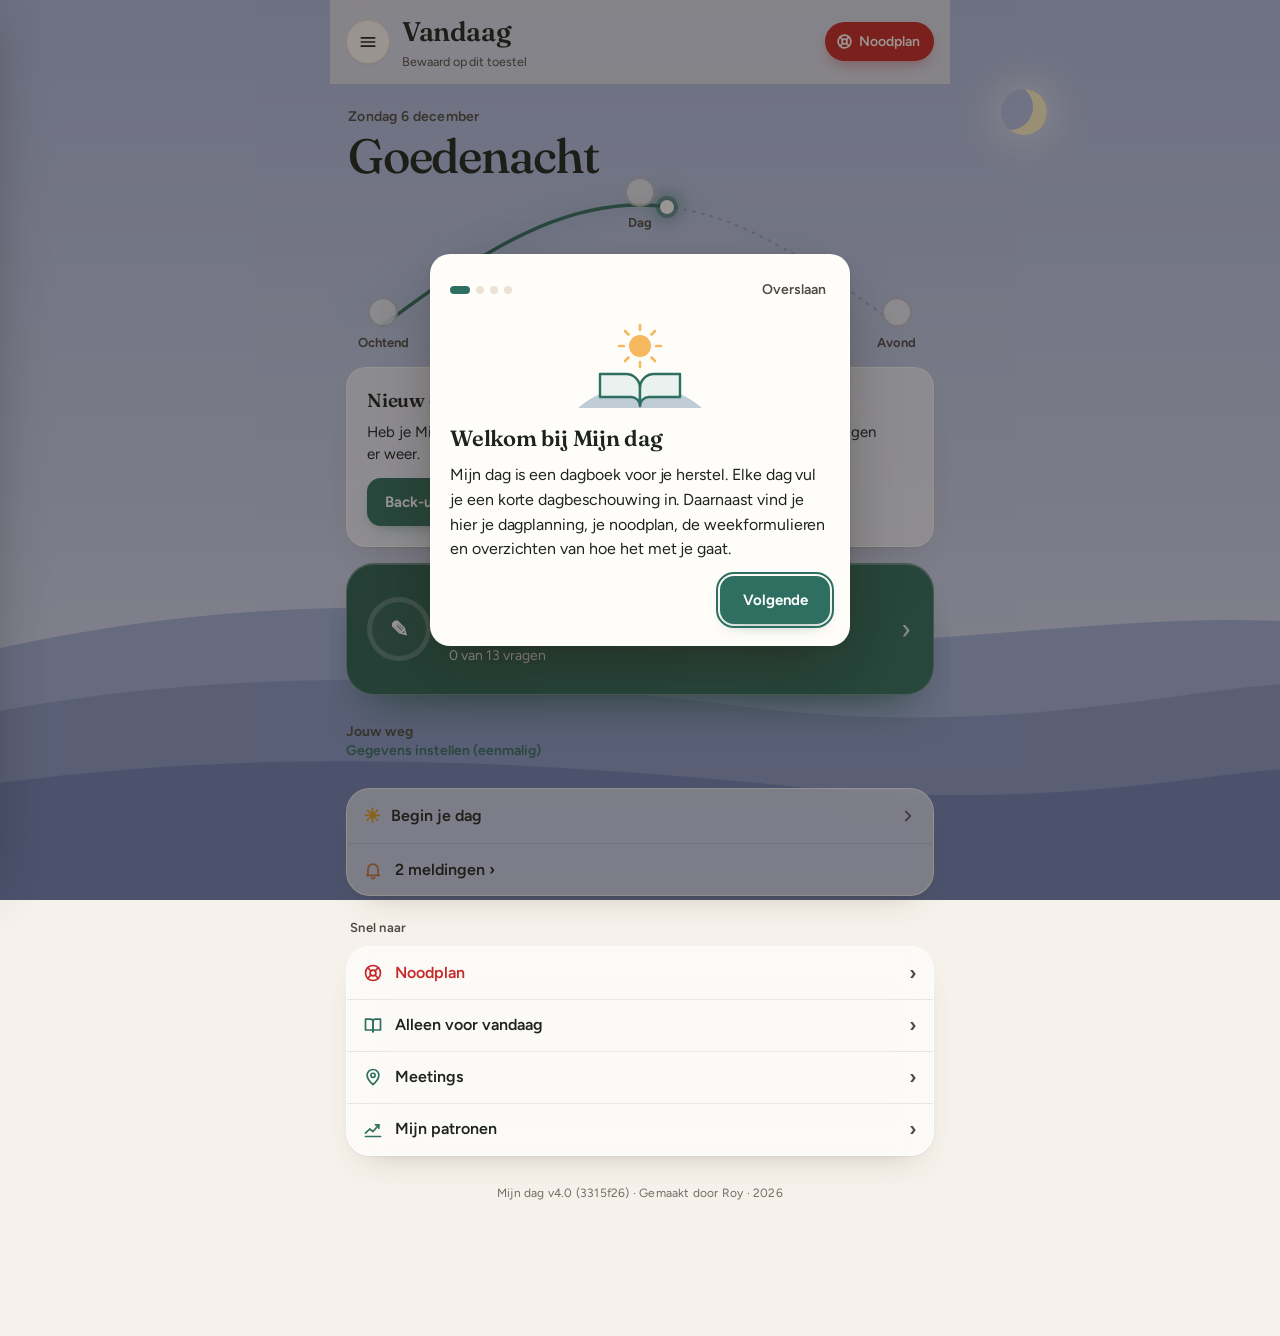
==== index.html @ 034e8bee "Mijn dag bijgewerkt (3315f26 1-op-1: vaste dag kiezen (Elke dinsdag), de app rekent zelf de volgende" ====
<!DOCTYPE html>
<!--
  Mijn dag
  © 2026 Roy van Dalem. Alle rechten voorbehouden. All rights reserved.
  Onderdelen van anderen (JSZip, PDF.js, Figtree, Fraunces): zie "Over deze app" en THIRD-PARTY-NOTICES.txt.
-->
<html lang="nl">
<head>
<meta charset="utf-8">
<script>/* weergave zo vroeg mogelijk (geen lichte flits): zelfde regel als pasModusToe in instellingen.js; met pincode (vergrendel.js) de inhoud meteen verbergen */(function(){try{var s=JSON.parse(localStorage.getItem("dagbeschouwing:settings")||"{}"),m=s.modus,h=document.documentElement;var d=m==="donker"||(m!=="licht"&&!!window.matchMedia&&matchMedia("(prefers-color-scheme: dark)").matches);if(m==="licht"||m==="donker")h.setAttribute("data-modus",m);if(d)h.setAttribute("data-donker","");if(s.theme)h.setAttribute("data-theme",s.theme);if(s.taal==="en")h.setAttribute("data-taal","en");if(s.tekstgrootte==="groot"||s.tekstgrootte==="extra")h.setAttribute("data-tekst",s.tekstgrootte);var nu=new Date(),kl=/[?&]klok=(\d{1,2})(?::|%3A)(\d{2})/i.exec(location.search);var u=kl?+kl[1]+kl[2]/60:nu.getHours()+nu.getMinutes()/60;h.setAttribute("data-tod",u<6?"nacht":u<12?"ochtend":u<18?"middag":u<22?"avond":"nacht");h.setAttribute("data-laag",h.getAttribute("data-tod")+(d?"D":""));}catch(e){}try{var l=JSON.parse(localStorage.getItem("dagbeschouwing:lock")||"null");if(l&&l.hash)document.documentElement.setAttribute("data-slot","");}catch(e){}})();</script>
<meta name="viewport" content="width=device-width, initial-scale=1">
<meta name="mobile-web-app-capable" content="yes">
<meta name="apple-mobile-web-app-capable" content="yes">
<meta name="apple-mobile-web-app-title" content="Mijn dag">
<meta name="theme-color" content="#2f6f62">
<title>Mijn dag</title>
<link rel="icon" type="image/svg+xml" href="iconen/icon.svg">
<link rel="apple-touch-icon" href="iconen/apple-touch-icon.png">
<link rel="manifest" href="manifest.webmanifest">
<link rel="preload" href="lettertypes/figtree-latin.woff2" as="font" type="font/woff2" crossorigin>
<link rel="stylesheet" href="opmaak/fonts.css">
<link rel="stylesheet" href="opmaak/app.css">
</head>
<body>
<div class="hemel" id="hemel" aria-hidden="true">
  <div class="laag l-ochtend"></div><div class="laag l-middag"></div><div class="laag l-avond"></div><div class="laag l-nacht"></div>
  <div class="laag l-ochtendD"></div><div class="laag l-middagD"></div><div class="laag l-avondD"></div><div class="laag l-nachtD"></div>
  <div class="sterren" id="sterren"><i class="vallend"></i></div>
  <div class="wolken"><i class="wolk w1"></i><i class="wolk w2"></i><i class="wolk w3"></i></div>
  <div class="lichaam"></div>
  <div class="heuvels"><svg viewBox="0 0 430 400" preserveAspectRatio="none">
    <path class="h1" d="M0 120 C70 70 140 60 215 100 C290 140 360 80 430 90 L430 400 L0 400Z"/>
    <path class="h2" d="M0 190 C80 140 170 150 250 185 C330 220 390 170 430 160 L430 400 L0 400Z"/>
    <path class="h3" d="M0 270 C90 230 180 245 270 275 C350 300 400 262 430 255 L430 400 L0 400Z"/>
  </svg></div>
</div>
<!-- openingsscherm: staat in de pagina zelf, zodat de animatie meteen bij het eerste beeld begint
     (niet pas als alle scripts geladen zijn). showSplash() in vormgeving.js laat hem daarna verdwijnen. -->
<div id="splash" aria-hidden="true"><svg viewBox="0 0 512 512"><g class="sun spdag"><circle cx="256" cy="150" r="34" fill="#f4b45f"/><line x1="308.0" y1="150.0" x2="330.0" y2="150.0" stroke="#f4b45f" stroke-width="14" stroke-linecap="round" class="ray" style="animation-delay:0.90s"/><line x1="292.8" y1="186.8" x2="308.3" y2="202.3" stroke="#f4b45f" stroke-width="14" stroke-linecap="round" class="ray" style="animation-delay:0.96s"/><line x1="256.0" y1="202.0" x2="256.0" y2="224.0" stroke="#f4b45f" stroke-width="14" stroke-linecap="round" class="ray" style="animation-delay:1.02s"/><line x1="219.2" y1="186.8" x2="203.7" y2="202.3" stroke="#f4b45f" stroke-width="14" stroke-linecap="round" class="ray" style="animation-delay:1.08s"/><line x1="204.0" y1="150.0" x2="182.0" y2="150.0" stroke="#f4b45f" stroke-width="14" stroke-linecap="round" class="ray" style="animation-delay:1.14s"/><line x1="219.2" y1="113.2" x2="203.7" y2="97.7" stroke="#f4b45f" stroke-width="14" stroke-linecap="round" class="ray" style="animation-delay:1.20s"/><line x1="256.0" y1="98.0" x2="256.0" y2="76.0" stroke="#f4b45f" stroke-width="14" stroke-linecap="round" class="ray" style="animation-delay:1.26s"/><line x1="292.8" y1="113.2" x2="308.3" y2="97.7" stroke="#f4b45f" stroke-width="14" stroke-linecap="round" class="ray" style="animation-delay:1.32s"/></g><g class="sun spnacht"><path d="M276 104a52 52 0 1 0 30 92a42 42 0 0 1-30-92z" fill="#f4b45f"/><circle cx="338" cy="96" r="6" fill="#f4b45f" class="ray" style="animation-delay:0.95s"/><circle cx="372" cy="150" r="4.5" fill="#f4b45f" class="ray" style="animation-delay:1.07s"/><circle cx="182" cy="108" r="5" fill="#f4b45f" class="ray" style="animation-delay:1.19s"/><circle cx="150" cy="168" r="3.5" fill="#f4b45f" class="ray" style="animation-delay:1.31s"/></g><g class="book" fill="none" stroke="#fff" stroke-width="24" stroke-linecap="round" stroke-linejoin="round"><path d="M90 250h96a70 70 0 0 1 70 70v130a44 44 0 0 0-44-44H90z"/><path d="M422 250h-96a70 70 0 0 0-70 70v130a44 44 0 0 1 44-44h122z"/></g></svg><div class="nm"><span class="spnl">Mijn dag</span><span class="spen">My day</span></div></div>
<div class="wrap">
  <header>
    <button class="iconbtn" id="menuBtn" type="button" aria-label="Menu openen" data-en-aria="Open menu"><svg class="ic" viewBox="0 0 24 24" aria-hidden="true"><path d="M4 7h16M4 12h16M4 17h16"/></svg></button>
    <div style="flex:1;min-width:0">
      <h1 id="pageTitle">Mijn dag</h1>
      <div class="status" id="status">Bezig met laden…</div>
    </div>
    <button class="sosbtn" id="sosBtn" type="button" data-en="Emergency"><svg class="ic" viewBox="0 0 24 24" aria-hidden="true"><circle cx="12" cy="12" r="9"/><circle cx="12" cy="12" r="3.5"/><path d="M5.6 5.6l4 4M14.4 14.4l4 4M18.4 5.6l-4 4M9.6 14.4l-4 4"/></svg>Noodplan</button>
  </header>

  <section id="view-home" class="hidden">
    <div class="groetblok" id="sky">
      <div class="datumregel" id="homeDatum"></div>
      <div class="greet" id="greet"></div>
      <button type="button" class="dagboog" id="dagRing" aria-expanded="false">
        <svg class="boogsvg" viewBox="0 0 100 100" preserveAspectRatio="none" aria-hidden="true"><path class="sbspoor" id="boogSpoor"/><path class="sbgedaan" id="boogGedaan"/></svg>
        <span class="nudot" id="skyZon"></span>
        <span class="stations" id="dagStations"></span>
      </button>
      <div class="dagrondzin hidden" id="dagRondZin"></div>
      <div class="dagringuitleg hidden" id="dagRingUitleg"></div>
    </div>

    <div class="card hidden welkomterug" id="welkomTerug">
      <div class="qtitle" data-en="New on this device?">Nieuw op dit toestel?</div>
      <div class="note" data-en="Have you used My day before? Restore your backup and all your days will be back.">Heb je Mijn dag eerder gebruikt? Zet je back-up terug, dan staan al je dagen er weer.</div>
      <div class="row" style="justify-content:flex-start;margin-top:12px">
        <button type="button" class="primary" id="welkomTerugKnop" data-en="Restore a backup">Back-up terugzetten</button>
        <button type="button" class="ghost" id="welkomNieuw" data-en="Start fresh">Ik begin nieuw</button>
      </div>
    </div>
    <p class="terugregel hidden" id="terugRegel"><span data-en="Have a backup?">Heb je een back-up?</span> <button type="button" class="linkbtn" id="terugRegelKnop" data-en="Restore it">Zet hem terug</button></p>

    <div id="homeTop">
      <button type="button" class="dbknop" id="dbKnop">
        <span class="dbk-ring" aria-hidden="true"><span class="dbk-ic" id="dbKnopIc"></span></span>
        <span class="dbk-tx"><span class="dbk-moment" id="dbKnopMoment"></span><b id="dbKnopTitel"></b><small id="dbKnopSub"></small><span class="bar"><i id="dbKnopBar"></i></span></span>
        <span class="dbk-pijl" aria-hidden="true">›</span>
      </button>
    </div>

    <div class="card tvsein hidden" id="tvSein" role="status"></div>

    <div class="card hidden" id="msCelebrate" role="button" tabindex="0" style="cursor:pointer;text-align:center;background:linear-gradient(135deg,var(--warm-soft),var(--accent-soft));border-color:transparent">
      <div id="msCelEmoji" class="celic"><svg viewBox="0 0 24 24" aria-hidden="true"><circle cx="12" cy="9" r="5.5"/><path d="M8.6 13.4 7 21l5-2.8 5 2.8-1.6-7.6"/><path d="M12 6.5l.8 1.6 1.7.2-1.2 1.2.3 1.7-1.6-.8-1.6.8.3-1.7-1.2-1.2 1.7-.2z"/></svg></div>
      <div id="msCelTag" style="display:flex;justify-content:center"></div>
      <div id="msCelTitle" style="font-weight:700;font-size:calc(22px*var(--ts));margin-top:6px"></div>
      <div id="msCelText" class="note" style="font-size:calc(15px*var(--ts));margin-top:4px"></div>
      <div class="linkbtn more" style="margin-top:6px;display:inline-block" data-en="See your overview">Bekijk je overzicht</div>
    </div>

    <div class="weg" id="weg">
      <div class="wegkop">
        <div class="wegkoprij"><div class="label" data-en="Your road">Jouw weg</div><span class="wegseizoen hidden" id="wegSeizoen"></span></div>
        <div class="skydagen" id="homeDagen"></div>
        <div id="msBox" class="hidden">
          <div class="note" id="msNext" style="margin:0"></div>
          <div class="bar wegbalk"><i id="msBar"></i></div>
          <button class="linkbtn" id="msDoneBtn" type="button" style="margin-top:8px"></button>
          <div id="msDone" class="hidden" style="margin-top:6px"></div>
        </div>
      </div>
      <div class="wegrij" id="wegRij"><div class="wegscroll" id="wegScroll" tabindex="0" role="group" aria-label="Jouw weg: je keytags" data-en-aria="Your road: your keytags"><div class="wegbaan" id="wegBaan"></div></div><div class="weghint hidden" id="wegHint" aria-hidden="true"></div></div>
      <div class="skylinks">
        <button class="linkbtn" id="ktToggle" type="button"></button>
        <button class="linkbtn" id="openSettings" type="button">Gegevens instellen</button>
      </div>
    </div>
    <div class="card hidden" id="ktCard"></div>

    <div class="rustlijst" id="homeVandaag">
      <button type="button" class="ochrij hidden" id="ochtendRij"></button>
      <div class="homekop" id="homeVandaagKop" data-en="Today">Vandaag</div>
      <div class="card hidden" id="meetToday"></div>
      <div class="card hidden" id="planCard"></div>
      <div class="card hidden" id="goalsMini"></div>
      <button type="button" class="meldrij hidden" id="meldRij" aria-expanded="false"></button>
      <div id="meldBox" class="hidden">
        <div class="card hidden" id="reviewBanner"></div>
        <div class="card hidden" id="backupBanner"></div>
        <div class="card hidden" id="wfRemind" style="background:var(--accent-soft);border-color:transparent"></div>
      </div>
    </div>

    <div class="homekop" data-en="Quick links">Snel naar</div>
    <div class="snelgrid rustlijst" id="snelKnoppen">
      <button type="button" class="snel sos" data-naar="sos"><svg class="ic" viewBox="0 0 24 24" aria-hidden="true"><circle cx="12" cy="12" r="9"/><circle cx="12" cy="12" r="3.5"/><path d="M5.6 5.6l4 4M14.4 14.4l4 4M18.4 5.6l-4 4M9.6 14.4l-4 4"/></svg><span data-en="Emergency plan">Noodplan</span></button>
      <button type="button" class="snel" data-naar="jft"><svg class="ic" viewBox="0 0 24 24" aria-hidden="true"><path d="M3 5h6a3 3 0 0 1 3 3v12a2 2 0 0 0-2-2H3z"/><path d="M21 5h-6a3 3 0 0 0-3 3v12a2 2 0 0 1 2-2h7z"/></svg><span data-en="Just for Today">Alleen voor vandaag</span></button>
      <button type="button" class="snel" data-naar="meetings"><svg class="ic" viewBox="0 0 24 24" aria-hidden="true"><path d="M12 21s-7-5.6-7-11a7 7 0 0 1 14 0c0 5.4-7 11-7 11z"/><circle cx="12" cy="10" r="2.5"/></svg><span data-en="Meetings">Meetings</span></button>
      <button type="button" class="snel" data-naar="patterns"><svg class="ic" viewBox="0 0 24 24" aria-hidden="true"><path d="M3 17l5-5 4 3 7-8"/><path d="M15 7h4v4"/><path d="M3 21h18"/></svg><span data-en="My patterns">Mijn patronen</span></button>
    </div>
  </section>

  <section id="view-today" class="hidden">
    <div class="datebar dbdate">
      <button class="iconbtn" id="prevDay" aria-label="Vorige dag" data-en-aria="Previous day"><svg class="i" viewBox="0 0 24 24" aria-hidden="true"><path d="M15 6l-6 6 6 6"/></svg></button>
      <div class="d" id="dateLabel"></div>
      <button class="iconbtn" id="nextDay" aria-label="Volgende dag" data-en-aria="Next day"><svg class="i" viewBox="0 0 24 24" aria-hidden="true"><path d="M9 6l6 6-6 6"/></svg></button>
    </div>
    <div class="introrij">
      <p class="intro" id="introTekst" data-en="In a daily reflection you take a personal inventory. You look at what went well during the day and what could be better. Be open and honest.">Bij een dagbeschouwing doe je zelfonderzoek. Je gaat na wat er op de dag goed verlopen is en wat voor verbetering vatbaar is. Wees open en eerlijk.</p>
      <button type="button" class="infoknop hidden" id="introKnop" aria-label="Uitleg" data-en-aria="Explanation" aria-expanded="false">i</button>
    </div>

    <div class="dwkeuze" id="dwKeuze" role="group" aria-label="Weergave van de vragen" data-en-aria="How the questions are shown">
      <button type="button" id="dwStap" aria-pressed="false" data-en="One question at a time">Vraag voor vraag</button>
      <button type="button" id="dwLijst" aria-pressed="false" data-en="All at once">Alles tegelijk</button>
    </div>
    <div class="stapkop hidden" id="stapKop"><div class="stapkoprij"><div class="stapteller" id="stapTeller" aria-live="polite"></div><button type="button" class="linkbtn" id="stapAlle" data-en="All questions">Alle vragen</button></div><div class="segmenten" id="stapSeg" aria-hidden="true"></div></div>
    <div id="questions"></div>
    <div class="stapnav hidden" id="stapNav">
      <button type="button" class="ghost" id="stapVorige" data-en="‹ Previous">‹ Vorige</button>
      <button type="button" class="primary" id="stapVolgende" data-en="Next ›">Volgende ›</button>
    </div>
  </section>

  <section id="view-jft" class="hidden">
    <div class="card" style="background:var(--accent-soft);border-color:transparent">
      <div class="qtitle" data-en="Just for Today">Alleen voor vandaag</div>
      <div id="jftHave" class="hidden">
        <div class="jftnav">
          <button type="button" class="jftarrow" id="jftPrev" aria-label="Vorige dag" data-en-aria="Previous day"><svg viewBox="0 0 24 24"><path d="M15 6l-6 6 6 6"/></svg></button>
          <label class="jftday"><span id="jftDate"></span><span id="jftRel" class="note"></span>
            <input type="date" id="jftPickDate" aria-label="Kies een datum" data-en-aria="Choose a date"></label>
          <button type="button" class="jftarrow" id="jftNext" aria-label="Volgende dag" data-en-aria="Next day"><svg viewBox="0 0 24 24"><path d="M9 6l6 6-6 6"/></svg></button>
        </div>
        <button type="button" class="linkbtn hidden" id="jftToday" style="display:block;margin:-4px auto 8px;font-weight:600" data-en="Back to today">Terug naar vandaag</button>
        <div id="jftTitle" style="font-weight:650;font-size:calc(20px*var(--ts));margin:2px 0 10px"></div>
        <div class="note hidden" id="jftAnders" style="margin:-4px 0 10px"></div>
        <div id="jftBody" class="hidden jftbody"></div>
        <div class="row" style="justify-content:flex-start">
          <button class="primary" id="jftToggle" type="button">Lees de tekst</button>
        </div>
        <button class="linkbtn" id="jftChange" type="button" style="margin-top:10px" data-en="Choose a file (English or Dutch)">Bestand kiezen (Nederlands of Engels)</button>
        <div class="note" id="jftTalen" style="margin-top:2px"></div>
        <details class="jfthulp"><summary data-en="Where do I find the PDF?">Waar vind ik de PDF?</summary><div class="note jftwaar"><span data-en="The texts are not included in the app, because they are copyrighted by NA. You choose the official PDF yourself; it is only stored on your own device. You usually get the Dutch PDF (‘Alleen voor vandaag’) through your group, your sponsor or someone else in NA; the English book ‘Just for Today’ is published by ">De teksten zitten niet in de app, want ze vallen onder het auteursrecht van NA. Je kiest zelf de officiële PDF; die wordt alleen op je eigen toestel opgeslagen. De Nederlandse PDF (‘Alleen voor vandaag’) krijg je meestal via je groep, je sponsor of iemand anders uit NA; het Engelse boek ‘Just for Today’ is uitgegeven door </span><a href="https://www.na.org/" target="_blank" rel="noopener noreferrer" data-en="NA World Services (na.org)">NA World Services (na.org)</a><span data-en=". Choose one PDF per language: Dutch, English or both.">. Kies per taal één PDF: Nederlands, Engels of allebei.</span></div></details>
      </div>
      <div id="jftNone">
        <div class="note" style="margin:2px 0 12px" data-en="Choose your own ‘Just for Today’ (English) or ‘Alleen voor vandaag’ (Dutch) PDF once. After that you will see the reading for that date here every day. You can load both. The file stays on your phone.">Kies één keer je eigen PDF van ‘Alleen voor vandaag’ (Nederlands) of ‘Just for Today’ (Engels). Daarna zie je hier elke dag automatisch de tekst van die datum. Je kunt ze allebei inlezen. Het bestand blijft op je telefoon.</div>
        <div class="note jftwaar"><span data-en="The texts are not included in the app, because they are copyrighted by NA. You choose the official PDF yourself; it is only stored on your own device. You usually get the Dutch PDF (‘Alleen voor vandaag’) through your group, your sponsor or someone else in NA; the English book ‘Just for Today’ is published by ">De teksten zitten niet in de app, want ze vallen onder het auteursrecht van NA. Je kiest zelf de officiële PDF; die wordt alleen op je eigen toestel opgeslagen. De Nederlandse PDF (‘Alleen voor vandaag’) krijg je meestal via je groep, je sponsor of iemand anders uit NA; het Engelse boek ‘Just for Today’ is uitgegeven door </span><a href="https://www.na.org/" target="_blank" rel="noopener noreferrer" data-en="NA World Services (na.org)">NA World Services (na.org)</a><span data-en=". Choose one PDF per language: Dutch, English or both.">. Kies per taal één PDF: Nederlands, Engels of allebei.</span></div>
        <div class="row" style="justify-content:flex-start">
          <button class="primary" id="jftPick" type="button" data-en="Choose my file">Mijn bestand kiezen</button>
        </div>
        <div class="note" style="margin-top:12px"><span data-en="Or read online: ">Of lees online: </span><a href="https://www-jftna-org.translate.goog/jft/?_x_tr_sl=en&amp;_x_tr_tl=nl&amp;_x_tr_hl=nl" target="_blank" rel="noopener" style="color:var(--accent)" data-en="translated into Dutch">vertaald naar Nederlands</a> · <a href="https://www.jftna.org/jft/" target="_blank" rel="noopener" style="color:var(--accent)" data-en="original (English)">origineel (Engels)</a></div>
      </div>
      <div class="note" id="jftMsg" role="status" aria-live="polite"></div>
      <input type="file" id="jftFile" accept="application/pdf,.pdf" class="hidden">
    </div>
  </section>

  <section id="view-hist" class="hidden">
    <section id="viewHist" class="hist"></section>
  </section>

  <section id="view-month" class="hidden">
    <div class="card" id="monthCard">
      <div class="datebar" style="margin:0 0 10px">
        <button class="iconbtn" id="mPrev" type="button" aria-label="Vorige maand" data-en-aria="Previous month"><svg class="i" viewBox="0 0 24 24" aria-hidden="true"><path d="M15 6l-6 6 6 6"/></svg></button>
        <div class="d" id="mLabel"></div>
        <button class="iconbtn" id="mNext" type="button" aria-label="Volgende maand" data-en-aria="Next month"><svg class="i" viewBox="0 0 24 24" aria-hidden="true"><path d="M9 6l6 6-6 6"/></svg></button>
      </div>
      <div class="cal" id="mCal"></div>
      <div class="legend"><span data-en=" craving"><i class="dot z"></i> zucht</span><span data-en=" trigger"><i class="dot t"></i> trigger</span><span data-en="Tap a day to open it">Tik op een dag om hem te openen</span></div>
      <div id="mStats"></div>
    </div>
  </section>

  <section id="view-patterns" class="hidden">
    <div id="patBox"></div>
  </section>

  <section id="view-talk" class="hidden">
    <div class="scale talktabs" id="talkTabs" role="tablist"></div>
    <div id="goalsHead"></div>
    <div id="goalsBox"></div>
    <div id="talkBox"></div>
  </section>

  <section id="view-meetings" class="hidden">
    <div id="meetBox"></div>
  </section>

  <section id="view-wf" class="hidden">
    <div id="wfBox"></div>
  </section>

  <section id="view-steps" class="hidden">
    <div id="stepsBox"></div>
  </section>

  <section id="view-review" class="hidden">
    <div id="reviewBox"></div>
  </section>

  <section id="view-sos" class="hidden">
    <div id="sosBox"></div>
  </section>

  <section id="view-werkboek" class="hidden">
    <div id="wbBox"></div>
  </section>

  <section id="view-backup" class="hidden">
    <div class="card">
      <div class="qtitle" data-en="Backup">Back-up</div>
      <div class="note" style="margin:2px 0 12px" data-en="Keep all your days in one file. With that file you can restore them later, also on another device.">Bewaar al je dagen in één bestand. Met dat bestand zet je ze later terug, ook op een ander toestel.</div>
      <div class="row" style="justify-content:flex-start">
        <button class="primary" id="backupMake" type="button" data-en="Make a backup">Back-up maken</button>
        <button class="ghost" id="backupRestore" type="button" data-en="Restore a backup">Back-up terugzetten</button>
      </div>
      <div class="note" id="backupLast" style="margin-top:12px"></div>
      <div class="bkuitleg">
        <div class="bkstap"><b data-en="Not automatic">Niet vanzelf</b><span data-en="A backup is not made automatically. You make it here and keep the file yourself, for example in iCloud Drive or in your email. The app reminds you every two weeks.">Een back-up gaat niet vanzelf. Jij maakt hem hier en bewaart het bestand zelf, bijvoorbeeld in iCloud Drive of in je mail. De app herinnert je er om de twee weken aan.</span></div>
        <div class="bkstap"><b data-en="Restoring">Terugzetten</b><span data-en="New phone or everything lost? Tap ‘Restore a backup’ and choose your backup file (on the iPhone: in Files). Your days and settings come back. What is already on this device is kept.">Nieuwe telefoon of alles kwijt? Tik op ‘Back-up terugzetten’ en kies je back-upbestand (op de iPhone: in Bestanden). Je dagen en instellingen komen terug. Wat al op dit toestel staat, blijft bewaard.</span></div>
      </div>
      <div class="note" id="backupMsg" role="status" aria-live="polite"></div>
      <input type="file" id="backupFile" accept="application/json,.json" class="hidden">
    </div>
  </section>
  <footer class="credits" data-en="My day v4.0 (3315f26) · Made by Roy · 2026">Mijn dag v4.0 (3315f26) · Gemaakt door Roy · 2026</footer>
</div>

<div class="drawer-bg" id="drawerBg"></div>
<nav class="drawer" id="drawer" aria-label="Menu" data-en-aria="Menu">
  <div class="dhead"><div class="dlogo"><svg class="logo" viewBox="40 40 432 432" aria-hidden="true"><circle cx="256" cy="128" r="30" fill="#f4b45f"/><g stroke="#f4b45f" stroke-width="13" stroke-linecap="round"><line x1="302.0" y1="128.0" x2="320.0" y2="128.0"/><line x1="288.5" y1="160.5" x2="301.3" y2="173.3"/><line x1="256.0" y1="174.0" x2="256.0" y2="192.0"/><line x1="223.5" y1="160.5" x2="210.7" y2="173.3"/><line x1="210.0" y1="128.0" x2="192.0" y2="128.0"/><line x1="223.5" y1="95.5" x2="210.7" y2="82.7"/><line x1="256.0" y1="82.0" x2="256.0" y2="64.0"/><line x1="288.5" y1="95.5" x2="301.3" y2="82.7"/></g><g fill="none" stroke="#fff" stroke-width="24" stroke-linecap="round" stroke-linejoin="round"><path d="M100 222h92a64 64 0 0 1 64 64v136a40 40 0 0 0-40-40h-116z"/><path d="M412 222h-92a64 64 0 0 0-64 64v136a40 40 0 0 1 40-40h116z"/></g></svg></div><div><div class="dname" data-en="My day">Mijn dag</div><div class="dsub" id="drawerSub">Dagbeschouwing</div></div></div>
  <div class="dgroup" data-en="Today">Vandaag</div>
  <button type="button" data-view="home" data-en="Today"><svg class="ic" viewBox="0 0 24 24" aria-hidden="true"><path d="M4 11l8-7 8 7"/><path d="M6 9.5V20h12V9.5"/><path d="M10 20v-5h4v5"/></svg>Vandaag</button>
  <button type="button" data-view="today" data-en="Daily reflection"><svg class="ic" viewBox="0 0 24 24" aria-hidden="true"><path d="M4 20h4L19 9l-4-4L4 16v4z"/><path d="M13.5 6.5l4 4"/></svg>Dagbeschouwing</button>
  <button type="button" data-view="jft" data-en="Just for Today"><svg class="ic" viewBox="0 0 24 24" aria-hidden="true"><path d="M3 5h6a3 3 0 0 1 3 3v12a2 2 0 0 0-2-2H3z"/><path d="M21 5h-6a3 3 0 0 0-3 3v12a2 2 0 0 1 2-2h7z"/></svg>Alleen voor vandaag</button>
  <div class="dgroup" data-en="Recovery">Herstel</div>
  <button type="button" data-view="sos" class="sos" data-en="Emergency plan"><svg class="ic" viewBox="0 0 24 24" aria-hidden="true"><circle cx="12" cy="12" r="9"/><circle cx="12" cy="12" r="3.5"/><path d="M5.6 5.6l4 4M14.4 14.4l4 4M18.4 5.6l-4 4M9.6 14.4l-4 4"/></svg>Noodplan</button>
  <button type="button" data-view="werkboek" data-en="My workbook"><svg class="ic" viewBox="0 0 24 24" aria-hidden="true"><path d="M6 3h10a2 2 0 0 1 2 2v16H8a2 2 0 0 1-2-2z"/><path d="M6 19a2 2 0 0 1 2-2h10"/><path d="M10 7h5M10 10.5h5"/></svg>Mijn werkboek</button>
  <button type="button" data-view="steps" data-en="Step work"><svg class="ic" viewBox="0 0 24 24" aria-hidden="true"><path d="M3 20h5v-5h5v-5h5V5h3"/></svg>Stappenwerk</button>
  <button type="button" data-view="meetings" data-en="Meetings"><svg class="ic" viewBox="0 0 24 24" aria-hidden="true"><path d="M12 21s-7-5.6-7-11a7 7 0 0 1 14 0c0 5.4-7 11-7 11z"/><circle cx="12" cy="10" r="2.5"/></svg>Meetings</button>
  <button type="button" data-view="talk" data-en="1-to-1 &amp; weekly goal"><svg class="ic" viewBox="0 0 24 24" aria-hidden="true"><path d="M21 12a8 8 0 0 1-11.6 7.1L4 20l1-4.6A8 8 0 1 1 21 12z"/><path d="M8.5 11h.01M12 11h.01M15.5 11h.01"/></svg>1-op-1 &amp; weekdoel</button>
  <div class="dgroup" data-en="Week">Week</div>
  <button type="button" data-view="wf" data-en="Weekly forms"><svg class="ic" viewBox="0 0 24 24" aria-hidden="true"><rect x="4" y="5" width="16" height="16" rx="2"/><path d="M8 3v4M16 3v4M4 10h16M8 14h3M8 17h6"/></svg>Weekformulieren</button>
  <button type="button" data-view="review" data-en="Week in review"><svg class="ic" viewBox="0 0 24 24" aria-hidden="true"><path d="M11 3l1.9 5.1L18 10l-5.1 1.9L11 17l-1.9-5.1L4 10l5.1-1.9z"/><path d="M18.5 14.5l.8 2.2 2.2.8-2.2.8-.8 2.2-.8-2.2-2.2-.8 2.2-.8z"/></svg>Weekterugblik</button>
  <div class="dgroup" data-en="Overviews">Overzichten</div>
  <button type="button" data-view="hist" data-en="Earlier days"><svg class="ic" viewBox="0 0 24 24" aria-hidden="true"><path d="M3 12a9 9 0 1 0 3-6.7"/><path d="M3 4v4h4"/><path d="M12 8v4l3 2"/></svg>Eerdere dagen</button>
  <button type="button" data-view="month" data-en="Month overview"><svg class="ic" viewBox="0 0 24 24" aria-hidden="true"><rect x="3" y="4" width="18" height="17" rx="2"/><path d="M3 9h18M8 2v4M16 2v4"/><path d="M8 17v-3M12 17v-5M16 17v-2"/></svg>Maandoverzicht</button>
  <button type="button" data-view="patterns" data-en="My patterns"><svg class="ic" viewBox="0 0 24 24" aria-hidden="true"><path d="M3 17l5-5 4 3 7-8"/><path d="M15 7h4v4"/><path d="M3 21h18"/></svg>Mijn patronen</button>
  <div class="dgroup" data-en="App">App</div>
  <button type="button" id="menuUitleg" data-en="How it works"><svg class="ic" viewBox="0 0 24 24" aria-hidden="true"><circle cx="12" cy="12" r="9"/><path d="M12 11v6"/><path d="M12 7.5h.01"/></svg>Uitleg</button>
  <button type="button" id="menuNieuw" data-en="What's new?"><svg class="ic" viewBox="0 0 24 24" aria-hidden="true"><path d="M12 3.5l2.6 5.3 5.9.9-4.3 4.1 1 5.8L12 16.9 6.8 19.6l1-5.8-4.3-4.1 5.9-.9z"/></svg>Wat is er nieuw?</button>
  <button type="button" id="menuSettings" data-en="Settings"><svg class="ic" viewBox="0 0 24 24" aria-hidden="true"><path d="M4 6h9M17 6h3M4 12h3M11 12h9M4 18h11M19 18h1"/><circle cx="15" cy="6" r="2"/><circle cx="9" cy="12" r="2"/><circle cx="17" cy="18" r="2"/></svg>Instellingen</button>
  <button type="button" data-view="backup" data-en="Backup"><svg class="ic" viewBox="0 0 24 24" aria-hidden="true"><path d="M12 3v12"/><path d="M7 10l5 5 5-5"/><path d="M4 20h16"/></svg>Back-up<span class="bkdot hidden" id="backupDot" aria-label="Back-up nodig" data-en-aria="Backup needed"></span></button>
  <button type="button" id="menuModus"><svg class="ic" viewBox="0 0 24 24" aria-hidden="true"><circle cx="12" cy="12" r="8"/><path d="M12 4a8 8 0 0 0 0 16z" fill="currentColor"/></svg><span id="menuModusTx"></span></button>
  <button type="button" id="menuTaal" data-en="Nederlands"><svg class="ic" viewBox="0 0 24 24" aria-hidden="true"><circle cx="12" cy="12" r="9"/><path d="M3 12h18M12 3a14 14 0 0 1 0 18M12 3a14 14 0 0 0 0 18"/></svg>English</button>
</nav>

<div class="bottom" id="bottomBar">
  <div class="in">
    <div class="prog">
      <svg class="ring" id="progRing" viewBox="0 0 44 44" aria-hidden="true"><circle class="rb" cx="22" cy="22" r="18"/><circle class="rf" id="progArc" cx="22" cy="22" r="18" stroke-dasharray="113.1" stroke-dashoffset="113.1"/><text class="rt" id="progNum" x="22" y="26.5" text-anchor="middle">0</text><path class="rc" d="M15 22.5l4.5 4.5 9.5-10"/></svg>
      <div class="ptx"><small id="progText">0 van 13 vragen</small>
      <div class="bar"><i id="progBar"></i></div></div>
    </div>
    <button class="primary" id="summaryBtn" data-en="Finish">Afronden</button>
    <button type="button" class="ghost balkknop" id="balkVorige" aria-label="Vorige vraag" data-en-aria="Previous question">‹</button>
    <button type="button" class="primary balkknop" id="balkVolgende">Volgende ›</button>
  </div>
</div>

<div class="overlay" id="overlay">
  <div class="sheet">
    <h2 data-en="Daily reflection">Dagbeschouwing</h2>
    <div class="note" id="sumNote"></div>
    <pre id="sumText"></pre>
    <div class="row" style="margin-bottom:10px;justify-content:stretch"><button class="primary" id="saveDocx" style="flex:1" data-en="Word file">Word-bestand</button><button class="primary" id="savePdf" style="flex:1" data-en="PDF file">PDF-bestand</button></div>
    <div class="note" id="docxMsg" role="status" aria-live="polite" style="margin:-4px 0 10px"></div>
    <div class="row">
      <button class="ghost" id="editDay" data-en="Edit">Aanpassen</button>
      <button class="ghost" id="closeSum" data-en="Close">Sluiten</button>
      <button class="ghost" id="copySum" data-en="Copy text">Kopieer tekst</button>
    </div>
    <div class="note" id="copyMsg" role="status" aria-live="polite"></div>
    <div class="note" id="mailRow"></div>
  </div>
</div>

<div class="overlay" id="setOverlay">
  <div class="sheet">
    <h2 data-en="Settings">Instellingen</h2>
    <div class="note" data-en="You fill this in once. The number of days is then worked out automatically every day.">Dit vul je één keer in. Het aantal dagen wordt daarna elke dag vanzelf uitgerekend.</div>
    <div class="field"><label data-en="Language">Taal</label><div class="scale" id="setTaal"></div></div>
    <div class="field"><label for="setNaam" data-en="Name">Naam</label><input id="setNaam" autocomplete="name"></div>
    <div class="field"><label for="setSince" data-en="Sober/clean since">Nuchter/clean sinds</label><input id="setSince" type="date"></div>
    <div class="field"><label for="setMail" data-en="Email address for your daily reflection (optional)">Mailadres voor je dagbeschouwing (mag leeg)</label><input id="setMail" type="email" inputmode="email" autocomplete="off"></div>
    <div class="field"><label data-en="App colour">Kleur van de app</label><div class="swatches" id="setTheme"></div></div>
    <div class="field"><label data-en="Appearance">Weergave</label><div class="scale" id="setModus"></div></div>
    <div class="field"><label id="setTekstLabel" data-en="Text size">Tekstgrootte</label><div class="scale" id="setTekst" role="group" aria-labelledby="setTekstLabel"></div></div>
    <div class="field"><label data-en="PIN">Pincode</label><p class="pinstatus" id="pinStatus"></p><div class="row pinknoppen" id="pinKnoppen"></div></div>
    <div class="row" style="margin-top:16px">
      <button class="ghost" id="setCancel" data-en="Cancel">Annuleren</button>
      <button class="primary" id="setSave" data-en="Save">Opslaan</button>
    </div>
    <button type="button" class="linkbtn overlink" id="openLijsten" data-en="Own lists (buttons)">Eigen lijsten (knopjes)</button>
    <button type="button" class="linkbtn overlink" id="setBackup" data-en="Make or restore a backup">Back-up maken of terugzetten</button>
    <button type="button" class="linkbtn overlink" id="openOver" data-en="About this app">Over deze app</button>
    <button type="button" class="linkbtn overlink wislink" id="setWissen" data-en="Delete everything">Alles verwijderen</button>
  </div>
</div>

<div class="overlay" id="lijstOverlay" role="dialog" aria-modal="true" aria-label="Eigen lijsten" data-en-aria="Own lists">
  <div class="sheet" id="lijstSheet"></div>
</div>
<div class="overlay" id="overOverlay" role="dialog" aria-modal="true" aria-label="Over deze app" data-en-aria="About this app">
  <div class="sheet" id="overSheet"></div>
</div>

<script src="externe-bibliotheken/jszip.min.js"></script>
<!-- voorlezen van meldingen (toegankelijkheid.js): staan er vanaf het begin, anders leest VoiceOver niets voor -->
<div id="srStatus" class="srregio" role="status" aria-live="polite" aria-atomic="true"></div>
<div id="srAlert" class="srregio" role="alert" aria-atomic="true"></div>
<!-- Gewone scripts (geen modules): ze delen hun namen, dus de volgorde telt. onderdelen/basis/start.js als laatste. -->
<script src="onderdelen/basis/taal.js"></script>
<script src="onderdelen/mijn-dag/vragen.js"></script>
<script src="onderdelen/basis/helpers.js"></script>
<script src="onderdelen/basis/opslag.js"></script>
<script src="onderdelen/mijn-dag/dag.js"></script>
<script src="onderdelen/mijn-dag/weergave.js"></script>
<script src="onderdelen/mijn-dag/dag-stijl.js"></script>
<script src="onderdelen/mijn-dag/ochtend.js"></script>
<script src="onderdelen/mijn-dag/vandaag.js"></script>
<script src="onderdelen/basis/instellingen.js"></script>
<script src="onderdelen/basis/over.js"></script>
<script src="onderdelen/basis/eigen-lijsten.js"></script>
<script src="onderdelen/basis/uitleg.js"></script>
<script src="onderdelen/basis/nieuw.js"></script>
<script src="onderdelen/mijn-dag/samenvatting.js"></script>
<script src="onderdelen/mijn-dag/dag-word.js"></script>
<script src="onderdelen/mijn-dag/dag-pdf.js"></script>
<script src="onderdelen/geschiedenis/geschiedenis.js"></script>
<script src="onderdelen/geschiedenis/maandoverzicht.js"></script>
<script src="onderdelen/geschiedenis/patronen.js"></script>
<script src="onderdelen/basis/menu.js"></script>
<script src="onderdelen/herstel/noodplan.js"></script>
<script src="onderdelen/herstel/terugval.js"></script>
<script src="onderdelen/herstel/mooie-momenten.js"></script>
<script src="onderdelen/herstel/werkboek.js"></script>
<script src="onderdelen/herstel/werkboek-export.js"></script>
<script src="onderdelen/herstel/werkboek-extra.js"></script>
<script src="onderdelen/herstel/jft.js"></script>
<script src="onderdelen/herstel/stappenwerk.js"></script>
<script src="onderdelen/herstel/een-op-een.js"></script>
<script src="onderdelen/week/weekdoel.js"></script>
<script src="onderdelen/week/weekterugblik.js"></script>
<script src="onderdelen/basis/backup.js"></script>
<script src="onderdelen/mijn-dag/planning-gisteren.js"></script>
<script src="onderdelen/herstel/keytags.js"></script>
<script src="onderdelen/herstel/mijlpaal.js"></script>
<script src="onderdelen/herstel/meetings.js"></script>
<script src="onderdelen/week/weekformulieren.js"></script>
<script src="onderdelen/week/weekplanning.js"></script>
<script src="onderdelen/week/wekelijkse-update.js"></script>
<script src="onderdelen/week/weekendvoorbespreking.js"></script>
<script src="onderdelen/week/exporteren.js"></script>
<script src="onderdelen/basis/vormgeving.js"></script>
<script src="onderdelen/basis/vergrendel.js"></script>
<script src="onderdelen/basis/toegankelijkheid.js"></script>
<script src="onderdelen/basis/start.js"></script>
<script src="onderdelen/basis/sw-register.js"></script>
</body>
</html>
---- opmaak/fonts.css ----
/* Figtree (SIL Open Font License), lokaal zodat de app offline werkt. Bron: Google Fonts, v9. */
/* latin-ext */
@font-face {
  font-family: 'Figtree';
  font-style: normal;
  font-weight: 400 800;
  font-display: swap;
  src: url(../lettertypes/figtree-latin-ext.woff2) format('woff2');
  unicode-range: U+0100-02BA, U+02BD-02C5, U+02C7-02CC, U+02CE-02D7, U+02DD-02FF, U+0304, U+0308, U+0329, U+1D00-1DBF, U+1E00-1E9F, U+1EF2-1EFF, U+2020, U+20A0-20AB, U+20AD-20C4, U+2113, U+2C60-2C7F, U+A720-A7FF;
}
/* latin */
@font-face {
  font-family: 'Figtree';
  font-style: normal;
  font-weight: 400 800;
  font-display: swap;
  src: url(../lettertypes/figtree-latin.woff2) format('woff2');
  unicode-range: U+0000-00FF, U+0131, U+0152-0153, U+02BB-02BC, U+02C6, U+02DA, U+02DC, U+0304, U+0308, U+0329, U+2000-206F, U+20AC, U+2122, U+2191, U+2193, U+2212, U+2215, U+FEFF, U+FFFD;
}
/* Fraunces (SIL Open Font License), serif voor grote titels, dagnummers en datums. Bron: Google Fonts, v38. */
/* latin-ext */
@font-face {
  font-family: 'Fraunces';
  font-style: normal;
  font-weight: 400 700;
  font-display: swap;
  src: url(../lettertypes/fraunces-latin-ext.woff2) format('woff2');
  unicode-range: U+0100-02BA, U+02BD-02C5, U+02C7-02CC, U+02CE-02D7, U+02DD-02FF, U+0304, U+0308, U+0329, U+1D00-1DBF, U+1E00-1E9F, U+1EF2-1EFF, U+2020, U+20A0-20AB, U+20AD-20C4, U+2113, U+2C60-2C7F, U+A720-A7FF;
}
/* latin */
@font-face {
  font-family: 'Fraunces';
  font-style: normal;
  font-weight: 400 700;
  font-display: swap;
  src: url(../lettertypes/fraunces-latin.woff2) format('woff2');
  unicode-range: U+0000-00FF, U+0131, U+0152-0153, U+02BB-02BC, U+02C6, U+02DA, U+02DC, U+0304, U+0308, U+0329, U+2000-206F, U+20AC, U+2122, U+2191, U+2193, U+2212, U+2215, U+FEFF, U+FFFD;
}
---- opmaak/app.css ----
/* © 2026 Roy van Dalem. Alle rechten voorbehouden. */
  /* ===== Ontwerpvariabelen: de enige plek waar kleuren, maten, hoeken, schaduwen, letters en beweging staan =====
     Componenten hieronder gebruiken deze variabelen. Kleurthema's (data-theme) veranderen alleen --accent en --accent-soft. */
  :root{
    /* tekstgrootte: Normaal 1, Groot 1.15, Extra groot 1.3 (html[data-tekst], zie instellingen.js). Elke lettergrootte is calc(…px*var(--ts)) */
    --ts:1;
    /* lettergroottes (schalen mee met --ts); niets kleiner dan 12px */
    --fs-bijschrift:calc(12px*var(--ts)); --fs-klein:calc(13px*var(--ts)); --fs-label:calc(14px*var(--ts));
    --fs-tekst:calc(15px*var(--ts)); --fs-lees:calc(16px*var(--ts));
    --fs-kaartkop:calc(19px*var(--ts)); --fs-kop-s:calc(18px*var(--ts)); --fs-kop-m:calc(22px*var(--ts)); --fs-kop-l:calc(24px*var(--ts)); --fs-kop-xl:calc(30px*var(--ts));
    --serif:"Fraunces",Georgia,"Times New Roman",serif;
    /* afstanden: stappen van 4 (8, 16 en 24 zijn de hoofdmaten) */
    --ruimte-1:4px; --ruimte-2:8px; --ruimte-3:12px; --ruimte-4:16px; --ruimte-6:24px;
    /* hoeken: s = kleine knopjes, m = velden en knoppen, l/xl = panelen, --radius = kaarten, rond = pillen */
    --hoek-s:10px; --hoek-m:12px; --hoek-l:14px; --hoek-xl:16px; --radius:20px; --hoek-rond:999px;
    /* kleuren (licht) */
    --bg:#f6f2eb; --card:#fffdf9; --field:#faf6ef; --line:#ebe3d6; --ink:#1d2321; --muted:#6c6a63;
    --accent:#2f6f62; --accent-soft:#e3efeb; --warm:#c8743a; --warm-soft:#f8e9dd; --danger:#c62828;
    --warm-text:#9c5420; --danger-text:#c62828;
    --glas:color-mix(in srgb,var(--bg) 64%,transparent);
    --glasrand:color-mix(in srgb,var(--line) 70%,transparent);
    /* schaduwen: gewoon (kaarten) en hoog (zwevende delen) */
    --shadow:0 1px 2px rgba(70,50,25,.06),0 16px 34px -20px rgba(70,50,25,.30);
    --shadow-hoog:0 2px 4px rgba(70,50,25,.07),0 24px 44px -22px rgba(70,50,25,.36);
    /* focus op een invulveld: gekleurde rand met zachte gloed; achtergrond achter een venster */
    --focus-veld:0 0 0 4px color-mix(in srgb,var(--accent) 16%,transparent);
    --waas:rgba(34,26,18,.46);
    /* beweging: overal dezelfde timing */
    --ease:cubic-bezier(.22,.8,.24,1); --ease-veer:cubic-bezier(.3,1.45,.5,1);
    --t-snel:.16s; --t:.32s; --t-traag:.6s;
    /* kleuren van het moment van de dag (lucht, opstartscherm) */
    --ochtend1:#f6cdc2; --ochtend2:#fde6c3; --middag1:#cfe5f6; --middag2:#eef6f2;
    --avond1:#141d47; --avond2:#3f3f80; --nacht1:#0b1230; --nacht2:#1d2a50;
    --zon:#f6b85e; --maan:#f4e6bd;
    --tint:#f3c9a8;
    /* dagring */
    --dr0:#eaa07c; --dr1:#78b2d6; --dr2:#6b6cc4;
    /* cijferkleuren van laag (k1) naar hoog (k4) in kalender en weekbolletjes; k0 = geen cijfer */
    --k0:color-mix(in srgb,var(--accent) 22%,var(--card)); --k1:#e9a79c; --k2:#f1c48d; --k3:#b7d7a8; --k4:#78bc9a;
  }
  /* donker (avondstand): diep avondblauw met warm lamplicht, niet gewoon omgekeerd */
  html[data-donker]{
    --bg:#121319; --card:#1b1d25; --field:#16171e; --line:#2a2c37; --ink:#f2ece2; --muted:#a8a196;
    --accent:#6cbfa9; --accent-soft:#22332f; --warm:#eaa66c; --warm-soft:#3a2b22; --danger:#ca4444;
    --warm-text:var(--warm); --danger-text:#ec6b6b;
    --glas:color-mix(in srgb,var(--bg) 58%,transparent); --waas:rgba(4,5,10,.6);
    --shadow:0 1px 0 rgba(255,236,210,.035) inset,0 1px 2px rgba(0,0,0,.35),0 18px 36px -18px rgba(0,0,0,.75);
    --shadow-hoog:0 1px 0 rgba(255,236,210,.05) inset,0 2px 4px rgba(0,0,0,.4),0 26px 48px -20px rgba(0,0,0,.8);
    --dr0:#f0b08e; --dr1:#8cc4e6; --dr2:#9a9cf0;
    --k0:#86a69d; --k1:#d48f86; --k2:#dcb071; --k3:#9cc28f; --k4:#6cb592;
  }
  html[data-theme="blauw"]{--accent:#2f5f9e;--accent-soft:#e2eaf6}
  html[data-theme="paars"]{--accent:#6a4c9c;--accent-soft:#ece6f5}
  html[data-theme="petrol"]{--accent:#1f6f80;--accent-soft:#dff0f3}
  html[data-theme="roze"]{--accent:#a8437a;--accent-soft:#f6e3ee}
  html[data-theme="antraciet"]{--accent:#3d4a52;--accent-soft:#e6e9eb}
  html[data-donker][data-theme="blauw"]{--accent:#7aa8e6;--accent-soft:#1f2a3a} html[data-donker][data-theme="paars"]{--accent:#b39ae0;--accent-soft:#2b2438} html[data-donker][data-theme="petrol"]{--accent:#66c2d4;--accent-soft:#1d3236} html[data-donker][data-theme="roze"]{--accent:#e28bbb;--accent-soft:#3a2230} html[data-donker][data-theme="antraciet"]{--accent:#a9b6bf;--accent-soft:#262d31}
  *{box-sizing:border-box}
  html,body{margin:0;background:var(--bg);color:var(--ink);
    font:calc(17px*var(--ts))/1.45 "Inter",-apple-system,BlinkMacSystemFont,"Segoe UI",Roboto,sans-serif;font-feature-settings:"cv11","ss01";-webkit-text-size-adjust:100%}
  .wrap{max-width:620px;margin:0 auto;padding:var(--ruimte-4) 14px 120px}
  header{display:flex;align-items:center;justify-content:space-between;gap:var(--ruimte-3);margin:var(--ruimte-1) 2px 14px}
  h1{font-size:calc(23px*var(--ts));margin:0;letter-spacing:-.3px;white-space:nowrap;overflow:hidden;text-overflow:ellipsis;color:var(--accent)}
  .status{font-size:var(--fs-klein);color:var(--muted)}
  .tabs{display:flex;background:var(--card);border:1px solid var(--line);border-radius:var(--hoek-rond);padding:var(--ruimte-1);margin-bottom:14px}
  .tabs button{flex:1;border:0;background:none;padding:9px;border-radius:var(--hoek-rond);font:inherit;font-size:var(--fs-tekst);color:var(--muted)}
  .tabs button.on{background:var(--accent);color:var(--op-accent);font-weight:600}
  .datebar{display:flex;align-items:center;justify-content:space-between;margin:0 2px var(--ruimte-3)}
  .datebar .d{font-weight:600;text-align:center;flex:1}
  .datebar .d::first-letter{text-transform:uppercase}
  .iconbtn{border:1px solid var(--line);background:var(--card);color:var(--ink);width:40px;height:40px;border-radius:50%;font-size:var(--fs-kop-s)}
  .iconbtn:disabled{opacity:.3}
  .card{background:var(--card);border:1px solid var(--line);border-radius:var(--radius);padding:var(--ruimte-4);margin-bottom:var(--ruimte-3);box-shadow:0 1px 2px rgba(0,0,0,.03),0 6px 16px rgba(0,0,0,.035)}
  .card.done{border-color:var(--accent)}
  .info{display:grid;grid-template-columns:auto 1fr;gap:var(--ruimte-2) var(--ruimte-3);align-items:center}
  .info .k{color:var(--muted);font-size:var(--fs-tekst)}
  .info .v{font-weight:600}
  .info input{width:100%;border:1px solid var(--line);border-radius:var(--hoek-s);padding:var(--ruimte-2) 10px;font:inherit;font-size:var(--fs-lees);background:var(--bg);color:var(--ink)}
  .intro{font-size:var(--fs-tekst);color:var(--muted);margin:var(--ruimte-3) 0 0}
  .linkbtn{border:0;background:none;color:var(--accent);font:inherit;font-size:var(--fs-label);padding:0}
  .qhead{display:flex;gap:10px;align-items:flex-start}
  .num{flex:none;width:28px;height:28px;border-radius:50%;background:var(--accent-soft);color:var(--accent);
    display:grid;place-items:center;font-size:var(--fs-label);font-weight:700}
  .card.done .num{background:var(--accent);color:var(--op-accent)}
  .qtitle{font-weight:650;font-size:var(--fs-kop-s);margin:1px 0 0}
  .tipbtn{border:0;background:none;color:var(--accent);font:inherit;font-size:var(--fs-label);padding:var(--ruimte-1) 0;margin-top:2px}
  .tip{font-size:var(--fs-tekst);color:var(--muted);background:var(--accent-soft);border-radius:var(--hoek-m);padding:10px var(--ruimte-3);margin-top:var(--ruimte-2)}
  .scale{display:flex;gap:var(--ruimte-2);margin-top:var(--ruimte-3)}
  .scale button{flex:1;border:1px solid var(--line);background:var(--bg);color:var(--ink);border-radius:var(--hoek-m);padding:11px var(--ruimte-1);font:inherit;font-size:var(--fs-tekst)}
  .scale button.on{background:var(--accent);border-color:var(--accent);color:var(--op-accent);font-weight:600}
  .score{display:grid;grid-template-columns:repeat(5,1fr);gap:6px;margin-top:var(--ruimte-3)}
  .score button{border:1px solid var(--line);background:var(--bg);color:var(--ink);border-radius:var(--hoek-m);padding:10px 0;font:inherit;font-weight:600}
  .score button.on{background:var(--accent);border-color:var(--accent);color:var(--op-accent)}
  .score button.on[data-low]{background:var(--danger);border-color:var(--danger)}
  .score button.on[data-mid]{background:var(--warm-knop);border-color:var(--warm-knop);color:var(--op-warm)}
  .label{font-size:var(--fs-klein);color:var(--muted);margin:var(--ruimte-3) 0 6px;text-transform:uppercase;letter-spacing:.4px}
  .chips{display:flex;flex-wrap:wrap;gap:6px}
  .chip{border:1px solid var(--line);background:var(--bg);color:var(--ink);border-radius:var(--hoek-rond);padding:7px var(--ruimte-3);font:inherit;font-size:var(--fs-label)}
  .chip:active{transform:scale(.97)}
  .chip.on{background:var(--accent);border-color:var(--accent);color:var(--op-accent)}
  .chip.feel.on{background:var(--warm-knop);color:var(--op-warm)}
  .chip.start{border-style:dashed}
  .chip.feel{background:var(--warm-soft);border-color:transparent}
  textarea{width:100%;min-height:92px;margin-top:10px;border:1px solid var(--line);border-radius:var(--hoek-m);padding:11px;
    font:inherit;font-size:var(--fs-lees);background:var(--bg);color:var(--ink);resize:vertical}
  textarea.big{min-height:170px}
  .tview{margin-top:10px;border:1px solid var(--line);border-radius:var(--hoek-m);padding:11px;font-size:var(--fs-lees);background:var(--bg);
    white-space:pre-wrap;word-wrap:break-word;min-height:92px;cursor:text;line-height:1.45}
  .tview b{font-weight:700}
  .tview .hint{display:block;color:var(--muted);font-size:var(--fs-bijschrift);margin-top:6px}
  /* v3.5: groot schrijfscherm vraag 1 */
  .card.fs{position:fixed;left:0;right:0;top:0;height:100vh;margin:0;border-radius:0;z-index:300;display:flex;flex-direction:column;
    padding:calc(12px + env(safe-area-inset-top)) 16px 12px;overflow:hidden;animation:fsIn .2s ease}
  @keyframes fsIn{from{opacity:.4;transform:scale(.98)}to{opacity:1;transform:none}}
  .card.fs > textarea{flex:1;min-height:0;margin-top:var(--ruimte-3);font-size:calc(19px*var(--ts));line-height:1.6;padding:14px;resize:none}
  .card.fs .fsum,.card.fs .fchev{display:none}
  .fsclose{display:none}
  .card.fs .fsclose{display:flex;align-items:center;justify-content:center;flex:none;width:44px;height:44px;border-radius:var(--hoek-rond);border:0;background:var(--accent-soft);color:var(--accent);cursor:pointer}
  .fsclose svg{width:22px;height:22px}
  body.fsopen{overflow:hidden}
  .klaarbtn{display:flex;align-items:center;gap:10px;width:100%;margin-top:var(--ruimte-3);min-height:48px;padding:10px 14px;border-radius:var(--hoek-m);
    border:1.5px dashed var(--line);background:var(--card);color:var(--muted);font:inherit;font-size:var(--fs-tekst);font-weight:600;cursor:pointer;text-align:left}
  .klaarbtn .kc{flex:none;width:26px;height:26px;border-radius:var(--hoek-rond);border:2px solid currentColor;display:flex;align-items:center;justify-content:center}
  .klaarbtn .kc svg{width:16px;height:16px;opacity:0}
  .klaarbtn.on{border-style:solid;border-color:var(--accent);background:var(--accent-soft);color:var(--accent)}
  .klaarbtn.on .kc{background:var(--accent);border-color:var(--accent);color:var(--op-accent)}
  .klaarbtn.on .kc svg{opacity:1}
  .klaarbtn:disabled{opacity:.5;cursor:default}
  .card.fs .klaarbtn{display:none}
  body.fsopen .bottom{display:none}
  textarea:focus,.info input:focus{outline:2px solid var(--accent);border-color:transparent}
  .bottom{position:fixed;left:0;right:0;bottom:0;background:color-mix(in srgb,var(--bg) 88%,transparent);
    backdrop-filter:blur(10px);-webkit-backdrop-filter:blur(10px);border-top:1px solid var(--line);padding:10px 14px calc(10px + env(safe-area-inset-bottom))}
  .bottom .in{max-width:620px;margin:0 auto;display:flex;align-items:center;gap:var(--ruimte-3)}
  .prog{flex:1;display:flex;align-items:center;gap:var(--ruimte-3);min-width:0}
  .prog .ptx{flex:1;min-width:0}
  .prog .bar{display:none}
  .ring{width:44px;height:44px;flex:none}
  .ring circle{fill:none;stroke-width:5}
  .ring .rb{stroke:var(--line)}
  .ring .rf{stroke:var(--accent);stroke-linecap:round;transform:rotate(-90deg);transform-origin:22px 22px;transition:stroke-dashoffset .4s ease}
  .ring .rt{font:600 calc(13px*var(--ts)) "Inter",-apple-system,sans-serif;fill:var(--ink);transition:opacity .2s}
  .ring .rc{fill:none;stroke:var(--accent);stroke-width:4;stroke-linecap:round;stroke-linejoin:round;opacity:0;transform:scale(.3);transform-origin:22px 22px;transition:opacity .2s,transform .45s cubic-bezier(.3,1.6,.5,1)}
  .ring.full .rt{opacity:0}
  .ring.full .rc{opacity:1;transform:none}
  .rip{position:absolute;border-radius:50%;background:currentColor;opacity:.22;transform:scale(0);pointer-events:none;animation:ripple .55s ease-out forwards}
  @keyframes ripple{to{transform:scale(3.2);opacity:0}}
  .chip,.scale button,.score button,button.primary,button.ghost,.daytabs button{position:relative;overflow:hidden}
  .sumdone{text-align:center;margin:var(--ruimte-1) 0 var(--ruimte-4)}
  .sumdone svg{width:64px;height:64px;display:block;margin:0 auto var(--ruimte-2)}
  .sumdone circle,.sumdone path{fill:none;stroke:var(--accent);stroke-width:5;stroke-linecap:round;stroke-linejoin:round}
  .sumdone circle{stroke-dasharray:176;stroke-dashoffset:176;transform:rotate(-90deg);transform-origin:32px 32px;animation:drawLine .55s ease forwards .1s}
  .sumdone path{stroke-dasharray:40;stroke-dashoffset:40;animation:drawLine .35s ease forwards .6s}
  .sumdone .st{font-size:calc(17px*var(--ts));font-weight:700;opacity:0;animation:fadeIn .4s ease forwards .85s}
  @keyframes drawLine{to{stroke-dashoffset:0}}
  @media (prefers-reduced-motion: reduce){.sumdone circle,.sumdone path{animation:none;stroke-dashoffset:0}.sumdone .st{animation:none;opacity:1}.rip{display:none}}
  .bar{height:8px;border-radius:99px;background:var(--line);overflow:hidden;margin-top:var(--ruimte-1)}
  .bar i{display:block;height:100%;background:var(--accent);width:0;transition:width .3s}
  .prog small{color:var(--muted);font-size:var(--fs-klein)}
  .primary{border:0;background:var(--accent);color:var(--op-accent);border-radius:var(--hoek-m);padding:var(--ruimte-3) var(--ruimte-4);font:inherit;font-weight:600;font-size:var(--fs-tekst);text-decoration:none;display:inline-block}
  .ghost{border:1px solid var(--line);background:var(--card);color:var(--ink);border-radius:var(--hoek-m);padding:11px 14px;font:inherit;font-size:var(--fs-tekst);text-decoration:none;display:inline-block}
  .hist .item{display:flex;gap:var(--ruimte-3);align-items:center;cursor:pointer}
  .hist .emo{font-size:calc(20px*var(--ts));font-weight:700;width:44px;height:44px;border-radius:50%;background:var(--accent-soft);color:var(--accent);display:grid;place-items:center;flex:none}
  .hist .t{font-weight:600;text-transform:capitalize}
  .hist .s{color:var(--muted);font-size:var(--fs-label);display:-webkit-box;-webkit-line-clamp:2;-webkit-box-orient:vertical;overflow:hidden}
  .empty{color:var(--muted);text-align:center;padding:30px 10px}
  .overlay{position:fixed;inset:0;background:rgba(0,0,0,.45);display:none;align-items:flex-end;justify-content:center;z-index:10}
  .overlay.show{display:flex}
  .sheet{background:var(--card);width:100%;max-width:620px;max-height:88vh;overflow:auto;border-radius:20px 20px 0 0;padding:18px 16px calc(18px + env(safe-area-inset-bottom))}
  .sheet h2{margin:0 0 var(--ruimte-1);font-size:calc(21px*var(--ts))}
  .sheet pre{white-space:pre-wrap;font:inherit;font-size:var(--fs-tekst);background:var(--bg);border-radius:var(--hoek-m);padding:var(--ruimte-3);margin:var(--ruimte-3) 0}
  .row{display:flex;gap:var(--ruimte-2);justify-content:flex-end;flex-wrap:wrap}
  .note{font-size:var(--fs-klein);color:var(--muted);margin-top:10px}
  .field{margin-top:var(--ruimte-3)}
  .field label{display:block;font-size:var(--fs-label);color:var(--muted);margin-bottom:var(--ruimte-1)}
  .field input{width:100%;border:1px solid var(--line);border-radius:var(--hoek-s);padding:10px;font:inherit;font-size:var(--fs-lees);background:var(--bg);color:var(--ink)}
  .bkdot{display:inline-block;width:9px;height:9px;border-radius:var(--hoek-rond);background:var(--warm);margin-left:var(--ruimte-2);vertical-align:middle;box-shadow:0 0 0 3px var(--warm-soft)}
  .bkdot.hidden{display:none}
  .jftnav{display:flex;align-items:center;gap:var(--ruimte-2);margin:10px 0 var(--ruimte-3)}
  .jftarrow{flex:none;width:44px;height:44px;border-radius:var(--hoek-rond);border:1px solid var(--line);background:var(--card);color:var(--accent);display:flex;align-items:center;justify-content:center;cursor:pointer}
  .jftarrow svg{width:20px;height:20px;fill:none;stroke:currentColor;stroke-width:2.4;stroke-linecap:round;stroke-linejoin:round}
  .jftarrow:disabled{opacity:.3;cursor:default}
  .jftday{position:relative;flex:1;min-width:0;text-align:center;background:var(--card);border-radius:var(--hoek-m);padding:6px var(--ruimte-2);cursor:pointer}
  .jftday #jftDate{display:block;font-weight:650;font-size:var(--fs-lees)}
  .jftday #jftRel{display:block;font-size:var(--fs-klein);margin:0}
  .jftday input{position:absolute;inset:0;width:100%;height:100%;opacity:0;cursor:pointer;border:0;padding:0;margin:0}
  .jftbody{font-size:var(--fs-lees);line-height:1.55;margin-bottom:var(--ruimte-3)}
  .jftbody p{margin:0 0 10px}
  .jftbody p.quote{font-style:italic}
  .jftbody p.avv{font-weight:600}
  .cal{display:grid;grid-template-columns:repeat(7,1fr);gap:var(--ruimte-1)}
  .cal .wd{font-size:var(--fs-bijschrift);color:var(--muted);text-align:center;padding-bottom:2px}
  .cal .c{aspect-ratio:1;border-radius:var(--hoek-s);border:1px solid var(--line);background:var(--bg);color:var(--ink);font:inherit;font-size:var(--fs-label);display:flex;flex-direction:column;align-items:center;justify-content:center;padding:0;gap:3px}
  .cal .c.has{background:var(--accent-soft);border-color:transparent;font-weight:600}
  .cal .c.now{border:2px solid var(--accent)}
  .cal .c.fut{opacity:.35}
  .cal .dots{display:flex;gap:3px;height:7px}
  .dot{width:7px;height:7px;border-radius:50%;display:inline-block;box-sizing:border-box}
  .dot.z{background:var(--warm)}
  .dot.t{border:1.5px solid var(--warm)}
  .legend{display:flex;gap:14px;flex-wrap:wrap;font-size:var(--fs-klein);color:var(--muted);margin:10px 0 var(--ruimte-1);align-items:center}
  .legend span{display:inline-flex;align-items:center;gap:5px}
  .tiles{display:grid;grid-template-columns:repeat(2,1fr);gap:var(--ruimte-2);margin-top:var(--ruimte-3)}
  .tile{background:var(--bg);border-radius:var(--hoek-m);padding:10px var(--ruimte-3)}
  .tile b{display:block;font-size:var(--fs-kop-m)}
  .tile small{color:var(--muted);font-size:var(--fs-klein)}
  .bl .r{display:grid;grid-template-columns:1fr auto;gap:3px var(--ruimte-2);font-size:var(--fs-tekst);margin-top:var(--ruimte-2)}
  .bl .r .track{grid-column:1 / -1;height:6px;border-radius:99px;background:var(--line);overflow:hidden}
  .bl .r .track i{display:block;height:100%;background:var(--warm)}
  .sosbtn{border:0;background:var(--danger);color:#fff;border-radius:var(--hoek-rond);padding:9px 14px 9px 11px;font:inherit;font-size:var(--fs-label);font-weight:600;flex:none}
  .ic{width:22px;height:22px;fill:none;stroke:currentColor;stroke-width:1.8;stroke-linecap:round;stroke-linejoin:round;flex:none}
  #menuBtn{display:grid;place-items:center;padding:0}
  #menuBtn .ic{width:20px;height:20px}
  .sosbtn{display:inline-flex;align-items:center;gap:6px;box-shadow:0 2px 8px color-mix(in srgb,var(--danger) 35%,transparent)}
  .sosbtn .ic{width:17px;height:17px;stroke-width:2.2}
  .drawer{position:fixed;top:0;left:0;bottom:0;width:min(82vw,300px);background:var(--card);z-index:20;transform:translateX(-105%);transition:transform .28s cubic-bezier(.2,.8,.2,1);
    padding:calc(16px + env(safe-area-inset-top)) 12px calc(18px + env(safe-area-inset-bottom));display:flex;flex-direction:column;gap:2px;box-shadow:4px 0 30px rgba(0,0,0,.18);overflow:auto;border-radius:0 22px 22px 0}
  .drawer.open{transform:none}
  .drawer-bg{position:fixed;inset:0;background:rgba(10,20,18,.35);backdrop-filter:blur(2px);-webkit-backdrop-filter:blur(2px);z-index:19;display:none}
  .drawer-bg.show{display:block}
  .drawer .dhead{display:flex;align-items:center;gap:var(--ruimte-3);padding:6px 10px 14px;margin-bottom:var(--ruimte-1);border-bottom:1px solid var(--line)}
  .drawer .dlogo{width:44px;height:44px;border-radius:var(--hoek-m);background:linear-gradient(135deg,color-mix(in srgb,var(--accent) 82%,#fff),color-mix(in srgb,var(--accent) 85%,#000));display:grid;place-items:center;flex:none;box-shadow:0 2px 8px color-mix(in srgb,var(--accent) 30%,transparent)}
  .drawer .dlogo .logo{width:34px;height:34px;display:block}
  .drawer .dname{font-weight:700;font-size:calc(19px*var(--ts));line-height:1.2;color:var(--accent)}
  .drawer .dsub{font-size:var(--fs-klein);color:var(--muted)}
  .drawer .dgroup{font-size:var(--fs-bijschrift);color:var(--muted);text-transform:uppercase;letter-spacing:.6px;padding:14px var(--ruimte-3) var(--ruimte-1)}
  .drawer button{display:flex;align-items:center;gap:14px;border:0;background:none;color:var(--ink);font:inherit;font-size:var(--fs-lees);padding:11px var(--ruimte-3);border-radius:var(--hoek-m);text-align:left;position:relative}
  .drawer button .ic{color:var(--muted)}
  .drawer button:active{background:var(--bg)}
  .drawer button.on{background:var(--accent-soft);color:var(--accent);font-weight:600}
  .drawer button.on .ic{color:var(--accent)}
  .drawer button.on::before{content:"";position:absolute;left:-12px;top:10px;bottom:10px;width:4px;border-radius:0 4px 4px 0;background:var(--accent)}
  .drawer button.sos,.drawer button.sos .ic{color:var(--danger-text,var(--danger));font-weight:600}
  .drawer button.sos.on{background:color-mix(in srgb,var(--danger) 12%,transparent)}
  .drawer button.sos.on::before{background:var(--danger)}
  .sosinp{flex:1;min-width:0;border:1px solid var(--line);border-radius:var(--hoek-s);padding:9px 10px;font:inherit;font-size:var(--fs-lees);background:var(--bg);color:var(--ink)}
  .soslist{margin:var(--ruimte-2) 0 0;padding:0;list-style:none}
  .soslist li{display:flex;gap:10px;align-items:flex-start;padding:10px 0;border-top:1px solid var(--line);font-size:calc(17px*var(--ts));cursor:pointer}
  .soslist li:first-child{border-top:0}
  .soslist li.done .t{text-decoration:line-through;color:var(--muted)}
  .soslist li.done .num{background:var(--accent);color:var(--op-accent)}
  .contact{display:flex;align-items:center;gap:10px;padding:10px 0}
  .contact + .contact{border-top:1px solid var(--line)}
  .planitem{display:flex;gap:var(--ruimte-3);align-items:center;padding:9px 0;font-size:var(--fs-lees);border-top:1px solid var(--line);cursor:pointer}
  .label + .planitem{border-top:0}
  .planitem input{width:22px;height:22px;accent-color:var(--accent);flex:none;margin:0}
  .planitem.done span{text-decoration:line-through;color:var(--muted)}
  .chip.cleanchip{border-color:var(--accent);font-weight:600}
  .chip.cleanchip::before{content:"";display:inline-block;width:14px;height:14px;margin-right:6px;vertical-align:-2px;background:var(--warm);-webkit-mask:url("data:image/svg+xml,%3Csvg xmlns=%27http://www.w3.org/2000/svg%27 viewBox=%270 0 24 24%27%3E%3Cpath d=%27M12 3.5l2.6 5.3 5.9.9-4.3 4.1 1 5.8L12 16.9 6.8 19.6l1-5.8-4.3-4.1 5.9-.9z%27/%3E%3C/svg%3E") center/contain no-repeat;mask:url("data:image/svg+xml,%3Csvg xmlns=%27http://www.w3.org/2000/svg%27 viewBox=%270 0 24 24%27%3E%3Cpath d=%27M12 3.5l2.6 5.3 5.9.9-4.3 4.1 1 5.8L12 16.9 6.8 19.6l1-5.8-4.3-4.1 5.9-.9z%27/%3E%3C/svg%3E") center/contain no-repeat}
  .chip.cleanchip.on::before{color:var(--op-accent)}
  .talkrow{display:flex;gap:var(--ruimte-3);align-items:flex-start;padding:10px 0;border-top:1px solid var(--line);cursor:pointer}
  .talkrow input{width:22px;height:22px;accent-color:var(--accent);flex:none;margin:2px 0 0}
  .talkrow .tx{flex:1;min-width:0;font-size:var(--fs-lees);word-wrap:break-word}
  .talkrow .tx small{display:block;color:var(--muted);font-size:var(--fs-klein);margin-top:2px}
  .talkrow.done .tx span{text-decoration:line-through;color:var(--muted)}
  .talkrow .del{border:0;background:none;color:var(--muted);font:inherit;font-size:var(--fs-label);padding:2px var(--ruimte-1);flex:none}
  .talkrow .del.sure{color:var(--warm-text);font-weight:600}
  html{scrollbar-width:thin;scrollbar-color:color-mix(in srgb,var(--muted) 45%,transparent) transparent}
  *{scrollbar-width:thin;scrollbar-color:color-mix(in srgb,var(--muted) 45%,transparent) transparent}
  ::-webkit-scrollbar{width:8px;height:8px}
  ::-webkit-scrollbar-track{background:transparent}
  ::-webkit-scrollbar-thumb{background:color-mix(in srgb,var(--muted) 45%,transparent);border-radius:99px;border:2px solid transparent;background-clip:padding-box}
  ::-webkit-scrollbar-thumb:hover{background-color:color-mix(in srgb,var(--muted) 70%,transparent)}
  .drawer{overscroll-behavior:contain}
  @media (max-height:740px){
    .drawer{padding-top:calc(10px + env(safe-area-inset-top));padding-bottom:10px}
    .drawer .dhead{padding:2px 10px 10px}
    .drawer .dlogo{width:38px;height:38px;border-radius:var(--hoek-s)}
    .drawer .dlogo .logo{width:30px;height:30px}
    .drawer .dgroup{padding:var(--ruimte-2) var(--ruimte-3) 2px}
    .drawer button{padding:var(--ruimte-2) var(--ruimte-3);font-size:var(--fs-tekst)}
  }
  .credits{text-align:center;font-size:var(--fs-bijschrift);color:var(--muted);margin:28px 0 var(--ruimte-1);letter-spacing:.2px;opacity:.85}
  .swatches{display:flex;flex-wrap:wrap;gap:10px 14px;margin-top:6px}
  .swwrap{display:flex;flex-direction:column;align-items:center;gap:var(--ruimte-1);font-size:var(--fs-bijschrift);color:var(--muted);min-width:46px}
  .swatch{width:38px;height:38px;border-radius:50%;background:var(--sw);border:3px solid var(--card);box-shadow:0 0 0 1px var(--line);padding:0;cursor:pointer}
  .swatch.on{box-shadow:0 0 0 2.5px var(--sw)}
  .swwrap.on{color:var(--ink);font-weight:600}
  .gdays{display:grid;grid-template-columns:repeat(7,1fr);gap:5px;margin-top:var(--ruimte-3)}
  .gdays button{border:1px solid var(--line);background:var(--bg);color:var(--ink);border-radius:var(--hoek-s);padding:6px 0;font:inherit;font-size:var(--fs-bijschrift);display:flex;flex-direction:column;align-items:center;gap:1px;cursor:pointer}
  .gdays button b{font-size:var(--fs-tekst)}
  .gdays button.on{background:var(--accent);border-color:var(--accent);color:var(--op-accent)}
  .gdays button:disabled{opacity:.35;cursor:default}
  .gdays button.today{outline:2px solid var(--accent);outline-offset:1px}
  .gcount{margin-left:auto;font-size:var(--fs-klein);color:var(--muted);flex:none}
  .goalcheck{display:flex;gap:var(--ruimte-3);align-items:flex-start;flex:1;cursor:pointer;min-width:0}
  .goalcheck input{width:22px;height:22px;accent-color:var(--accent);flex:none;margin:2px 0 0}
  .goalcheck.done .qtitle{text-decoration:line-through;color:var(--muted)}
  .planitem.done .gcount{text-decoration:none}
  .sectionhead{font-weight:700;font-size:calc(19px*var(--ts));margin:26px 2px 10px;color:var(--ink)}
  .rv-list{margin:6px 0 0;padding:0;list-style:none}
  .rv-list li{padding:6px 0 6px 18px;position:relative;font-size:var(--fs-lees)}
  .rv-list li::before{content:"";position:absolute;left:2px;top:14px;width:7px;height:7px;border-radius:50%;background:var(--accent)}
  .rv-goal{display:flex;gap:10px;align-items:flex-start;padding:7px 0;font-size:var(--fs-lees)}
  .rv-goal .m{flex:none;width:22px;text-align:center;font-weight:700;color:var(--accent)}
  .rv-goal .m.no{color:var(--muted);font-weight:400}
  .mgroup{display:flex;align-items:center;gap:10px;width:100%;border:0;background:none;font:inherit;color:var(--ink);padding:0;text-align:left;cursor:pointer}
  .mgroup .qtitle{flex:1}
  .mgroup .cnt{font-size:var(--fs-label);color:var(--muted)}
  .mday{font-size:var(--fs-klein);color:var(--muted);text-transform:uppercase;letter-spacing:.4px;margin:var(--ruimte-4) 0 2px}
  .mrow{display:flex;gap:10px;align-items:flex-start;padding:10px 0;border-top:1px solid var(--line)}
  .mday + .mrow{border-top:0}
  .mrow .tx{flex:1;min-width:0}
  .mrow .tt{font-weight:650;font-size:var(--fs-lees)}
  .mrow .ad{font-size:var(--fs-label);color:var(--muted);margin-top:2px;word-wrap:break-word}
  .mrow .nt{font-size:var(--fs-klein);color:var(--warm-text);margin-top:2px}
  .mrow .links{display:flex;gap:14px;margin-top:var(--ruimte-1);flex-wrap:wrap}
  .star{border:0;background:none;font-size:var(--fs-kop-l);line-height:1;padding:2px var(--ruimte-1);color:var(--muted);flex:none;cursor:pointer}
  .star.on{color:#e0a020}
  .badge{display:inline-block;font-size:var(--fs-bijschrift);font-weight:700;letter-spacing:.4px;border-radius:6px;padding:1px 6px;margin-right:6px;background:var(--accent-soft);color:var(--accent);vertical-align:2px}
  .mform select,.mform input{width:100%;border:1px solid var(--line);border-radius:var(--hoek-s);padding:9px 10px;font:inherit;font-size:var(--fs-lees);background:var(--bg);color:var(--ink)}
  .mform .two{display:grid;grid-template-columns:1fr 1fr;gap:var(--ruimte-2)}
  #ktCard{position:relative;overflow:hidden;transition:background .5s ease}
  #ktCard.ktdark{background:#1d2523;border-color:#1d2523}
  #ktCard.ktdark .note{color:#9aa6a2}
  #ktCard.ktdark .ktti{color:#D8FFC4}
  #ktCard.ktdark .ktnext{color:#e9eeec!important}
  .ktrow{display:flex;flex-wrap:wrap;gap:6px var(--ruimte-1);justify-content:center;margin-top:10px}
  .kt{cursor:pointer;transition:transform .25s ease;-webkit-tap-highlight-color:transparent;outline:none}
  .kt:hover{transform:translateY(-3px) rotate(-3deg)}
  .kt svg{display:block;transition:filter .5s ease}
  .kt .ktb{transition:fill .5s ease}
  .kt .ktt{font-family:inherit}
  .kt.glow svg{filter:drop-shadow(0 0 6px #9CFF7A) drop-shadow(0 0 14px #6BFF4A)}
  .kt.glow .ktb{fill:#D8FFC4}
  .kt.glow .ktt{fill:#2a7a1a}
  .ktcf{position:absolute;width:6px;height:9px;border-radius:2px;pointer-events:none}
  .greet{display:flex;align-items:center;gap:10px;font-size:calc(21px*var(--ts));font-weight:650;margin:0 2px var(--ruimte-3);letter-spacing:-.2px}
  .greet svg{width:30px;height:30px;flex:none}
  .fsum,.fchev{display:none}
  .card.done .fchev{display:block;color:var(--muted);font-size:var(--fs-tekst);padding:var(--ruimte-1) 2px 0;flex:none}
  .card.fold{padding:var(--ruimte-3) var(--ruimte-4);cursor:pointer}
  .card.fold > :not(.qhead){display:none}
  .card.fold .tipbtn,.card.fold .tip{display:none}
  .card.fold .qtitle{font-size:var(--fs-lees)}
  .card.fold .fsum{display:block;font-size:var(--fs-label);color:var(--muted);white-space:nowrap;overflow:hidden;text-overflow:ellipsis;margin-top:2px}
  .card.done .qhead{cursor:pointer}
  .qwrap{display:flex;gap:10px;overflow-x:auto;scroll-snap-type:x mandatory;-webkit-overflow-scrolling:touch;scrollbar-width:none;padding:2px 2px 14px;margin:0 -2px}
  .qwrap::-webkit-scrollbar{display:none}
  .bubble{flex:0 0 86%;scroll-snap-align:center;position:relative;background:var(--accent-soft);color:var(--ink);border-radius:20px;padding:18px 18px var(--ruimte-4);font-size:var(--fs-kop-s);font-weight:600;line-height:1.4;min-height:96px;display:flex;flex-direction:column;justify-content:center;box-sizing:border-box}
  .bubble::after{content:"";position:absolute;left:26px;bottom:-10px;border-width:12px 10px 0 0;border-style:solid;border-color:var(--accent-soft) transparent transparent transparent}
  .bubble .bdel{position:absolute;top:6px;right:8px;border:0;background:none;color:var(--muted);font:inherit;font-size:var(--fs-klein);font-weight:400;padding:var(--ruimte-1)}
  .qdots{display:flex;justify-content:center;gap:6px;margin-top:2px}
  .qdots i{width:7px;height:7px;border-radius:50%;background:var(--line);transition:background .2s}
  .qdots i.on{background:var(--accent)}
  .wfitem{display:flex;align-items:center;gap:10px;width:100%;font:inherit;color:var(--ink);cursor:pointer;text-align:left}
  .wfitem .cnt{font-size:var(--fs-kop-m);color:var(--muted)}
  .wfst{display:inline-block;margin-top:var(--ruimte-2);font-size:var(--fs-klein);font-weight:600;border-radius:var(--hoek-rond);padding:3px 10px;background:var(--bg);color:var(--muted)}
  .wfst.busy{background:#fdf0e3;color:var(--warm-text)}
  .wfst.ok{background:var(--accent-soft);color:var(--accent)}
  .wff{margin-top:var(--ruimte-3)}
  .wff textarea{margin-top:0}
  textarea.small{min-height:56px}
  .daytabs{display:grid;grid-template-columns:repeat(7,1fr);gap:var(--ruimte-1);margin:0 0 var(--ruimte-3)}
  .daytabs button{border:1px solid var(--line);background:var(--card);color:var(--ink);border-radius:var(--hoek-m);padding:7px 0 6px;font:inherit;display:flex;flex-direction:column;align-items:center;gap:1px;position:relative}
  .daytabs .dn{font-weight:650;font-size:var(--fs-label)}
  .daytabs .dd{font-size:var(--fs-bijschrift);color:var(--muted)}
  .daytabs button.on{background:var(--accent);border-color:var(--accent);color:var(--op-accent)}
  .daytabs button.on .dd{color:var(--op-accent);opacity:.85}
  .daytabs i{position:absolute;top:5px;right:6px;width:6px;height:6px;border-radius:50%;background:var(--accent)}
  .daytabs button.on i{background:#fff}
  .slots{margin-top:10px}
  .slot{display:flex;align-items:center;gap:var(--ruimte-3);width:100%;border:0;border-top:1px solid var(--line);background:none;padding:0 var(--ruimte-1);min-height:38px;font:inherit;color:var(--ink);text-align:left}
  .slot .tm{width:44px;flex:none;font-size:var(--fs-label);color:var(--muted);font-variant-numeric:tabular-nums}
  .slot .tx{flex:1;font-size:var(--fs-tekst);font-weight:600;padding:var(--ruimte-2) 10px;border-radius:8px;min-height:20px}
  .slot.has .tx{background:var(--accent-soft);align-self:stretch;display:flex;align-items:center;border-radius:0}
  .slot.has:not(.cont) .tx{border-top-left-radius:8px;border-top-right-radius:8px}
  .slot.has.end .tx{border-bottom-left-radius:8px;border-bottom-right-radius:8px}
  .slot.cont{border-top-color:transparent}
  .slot.sel{background:#fdf0e3}
  .slot.sel .tm{color:var(--warm-text);font-weight:700}
  .slotpanel{border:2px solid var(--warm);border-radius:var(--hoek-l);padding:var(--ruimte-3);margin:6px 0 10px;background:var(--card)}
  ul.remind{margin:var(--ruimte-2) 0 0;padding-left:20px;font-size:var(--fs-tekst);line-height:1.5}
  .qhead .num{position:relative}
  .card.done .qhead .num{font-size:0}
  .card.done .qhead .num::after{content:"✓";font-size:var(--fs-tekst);font-weight:800}
  .card.justdone .qhead .num{animation:numPop .5s cubic-bezier(.3,1.6,.5,1)}
  @keyframes numPop{0%{transform:scale(.4) rotate(-20deg)}60%{transform:scale(1.25) rotate(4deg)}100%{transform:scale(1) rotate(0)}}
  .chip,.scale button,.score button,button.primary,button.ghost,.star,.daytabs button{transition:transform .15s ease,background-color .2s ease,border-color .2s ease,color .2s ease}
  .tap{animation:tapPop .32s ease}
  @keyframes tapPop{0%{transform:scale(1)}35%{transform:scale(.92)}70%{transform:scale(1.06)}100%{transform:scale(1)}}
  .fadein{animation:fadeIn .28s ease}
  @keyframes fadeIn{from{opacity:0;transform:translateY(8px)}to{opacity:1;transform:none}}
  .plane{position:fixed;left:-80px;bottom:18%;width:68px;height:68px;filter:drop-shadow(0 4px 6px rgba(0,0,0,.18));z-index:200;pointer-events:none;animation:planeFly 1.6s cubic-bezier(.45,.05,.55,.95) forwards}
  @keyframes planeFly{0%{transform:translate(0,0) rotate(-8deg);opacity:0}10%{opacity:1}50%{transform:translate(55vw,-22vh) rotate(-18deg)}85%{opacity:1}100%{transform:translate(115vw,-55vh) rotate(-28deg);opacity:0}}
  @media (prefers-reduced-motion: reduce){.card.justdone .qhead .num,.tap,.fadein{animation:none}.plane{display:none}}
  #splash{position:fixed;inset:0;z-index:500;background:var(--accent);display:flex;flex-direction:column;align-items:center;justify-content:center;transition:opacity .5s ease}
  #splash.out{opacity:0;pointer-events:none}
  #splash svg{width:140px;height:140px}
  #splash .sun{transform:translateY(80px);opacity:0;animation:spRise 1.1s cubic-bezier(.2,.8,.3,1) .15s forwards}
  @keyframes spRise{to{transform:translateY(0);opacity:1}}
  #splash .ray{opacity:0;animation:spFade .35s ease forwards}
  @keyframes spFade{to{opacity:1}}
  #splash .book{opacity:0;transform:scale(.85);transform-origin:256px 330px;animation:spBook .55s ease .05s forwards}
  @keyframes spBook{to{opacity:1;transform:scale(1)}}
  #splash .nm{color:#fff;font-size:calc(26px*var(--ts));font-weight:650;margin-top:var(--ruimte-3);opacity:0;transform:translateY(6px);animation:spName .5s ease 1.25s forwards;letter-spacing:-.2px}
  @keyframes spName{to{opacity:1;transform:none}}
  /* --- vormgeving: iconen, ritme, meldingen --- */
  svg.i{width:20px;height:20px;fill:none;stroke:currentColor;stroke-width:2;stroke-linecap:round;stroke-linejoin:round;display:block;flex:none}
  .iconbtn{display:inline-grid;place-items:center;padding:0}
  .xbtn{border:0;background:none;color:var(--muted);padding:6px;margin:-6px -6px 0 0;border-radius:var(--hoek-s);display:inline-grid;place-items:center;flex:none;min-width:36px;min-height:36px}
  .xbtn:active{background:var(--accent-soft)}
  .del,.bdel{display:inline-grid;place-items:center;min-width:36px;min-height:36px}
  .star{display:inline-grid;place-items:center;min-width:40px;min-height:40px}
  .star.on{color:#e0a020}
  .celic{display:flex;justify-content:center;color:var(--warm)}
  .celic svg{width:48px;height:48px;fill:none;stroke:currentColor;stroke-width:1.6;stroke-linecap:round;stroke-linejoin:round}
  .withic{display:flex;align-items:center;gap:var(--ruimte-2)}
  .fchev{display:flex}
  .linkbtn{padding:var(--ruimte-1) 0;min-height:32px;font-weight:600}
  .linkbtn.more::after{content:"";display:inline-block;width:7px;height:7px;border-right:2px solid currentColor;border-top:2px solid currentColor;transform:rotate(45deg);margin-left:6px;vertical-align:1px}
  .linkbtn.back::before{content:"";display:inline-block;width:7px;height:7px;border-left:2px solid currentColor;border-bottom:2px solid currentColor;transform:rotate(45deg);margin-right:6px;vertical-align:1px}
  /* vast ritme: 8 / 16 / 24 */
  .wrap{padding:var(--ruimte-4) var(--ruimte-4) 120px}
  header{margin:var(--ruimte-2) 0 var(--ruimte-4)}
  .card{padding:var(--ruimte-4);margin-bottom:var(--ruimte-4)}
  .datebar{margin:0 0 var(--ruimte-4)}
  .sectionhead{margin:var(--ruimte-6) 0 var(--ruimte-2)}
  .qhead{gap:var(--ruimte-3)}
  .chips{gap:var(--ruimte-2)}
  .chip{padding:var(--ruimte-2) 14px;min-height:36px}
  .scale{gap:var(--ruimte-2);margin-top:var(--ruimte-4)}
  .score{gap:var(--ruimte-2);margin-top:var(--ruimte-4)}
  .label{margin:var(--ruimte-4) 0 var(--ruimte-2)}
  .note{margin-top:var(--ruimte-2)}
  .tip{padding:var(--ruimte-3) var(--ruimte-4);margin-top:var(--ruimte-2)}
  textarea{margin-top:var(--ruimte-2);padding:var(--ruimte-3)}
  .field{margin-top:var(--ruimte-4)}
  .row{gap:var(--ruimte-2)}
  .primary{padding:var(--ruimte-3) var(--ruimte-4);min-height:44px}
  .ghost{padding:var(--ruimte-3) var(--ruimte-4);min-height:44px}
  .iconbtn{width:44px;height:44px}
  /* lege schermen */
  .emptystate{text-align:center;padding:32px var(--ruimte-6);color:var(--muted)}
  .emptystate .eic{width:56px;height:56px;border-radius:50%;background:var(--accent-soft);color:var(--accent);display:grid;place-items:center;margin:0 auto var(--ruimte-4)}
  .emptystate .eic svg{width:28px;height:28px}
  .emptystate .et{color:var(--ink);font-weight:650;font-size:calc(17px*var(--ts));margin-bottom:var(--ruimte-2)}
  .emptystate .es{font-size:var(--fs-tekst);line-height:1.5;max-width:320px;margin:0 auto}
  /* meldingen */
  #toast{position:fixed;left:50%;bottom:calc(96px + env(safe-area-inset-bottom));transform:translate(-50%,16px);opacity:0;z-index:400;background:var(--ink);color:var(--bg);border-radius:var(--hoek-rond);padding:var(--ruimte-3) 18px;font-size:var(--fs-tekst);font-weight:600;display:flex;align-items:center;gap:var(--ruimte-2);max-width:calc(100vw - 32px);box-shadow:0 8px 24px rgba(0,0,0,.18);transition:opacity .25s ease,transform .25s ease;pointer-events:none}
  #toast.show{opacity:1;transform:translate(-50%,0)}
  #toast.warn{background:var(--warm-knop);color:var(--op-warm);border-radius:var(--hoek-xl);text-align:left;line-height:1.35}
  #toast.warn{width:min(380px,calc(100vw - 32px));padding:14px var(--ruimte-4);font-weight:600}
  #toast.warn svg{flex:none;color:#fff;stroke:#fff}
  .card.needfill{animation:needFill 2.4s ease}
  @keyframes needFill{0%,100%{box-shadow:0 0 0 0 transparent}15%,60%{box-shadow:0 0 0 3px var(--warm)}}
  #summaryBtn.notyet{opacity:.55}
  #toast svg{width:18px;height:18px;color:#7fd6b9}
  /* bevestigingsvenster */
  .dlgback{position:fixed;inset:0;z-index:450;background:rgba(0,0,0,.45);display:flex;align-items:center;justify-content:center;padding:var(--ruimte-6);opacity:0;transition:opacity .2s ease}
  .dlgback.show{opacity:1}
  .dlg{background:var(--card);border-radius:20px;padding:var(--ruimte-6);width:100%;max-width:360px;box-shadow:0 16px 48px rgba(0,0,0,.25);transform:scale(.96);transition:transform .2s ease}
  .dlgback.show .dlg{transform:none}
  .dlg h3{margin:0 0 var(--ruimte-2);font-size:calc(19px*var(--ts))}
  .dlg p{margin:0 0 var(--ruimte-6);color:var(--muted);font-size:var(--fs-tekst);line-height:1.5}
  .dlg .row{justify-content:flex-end}
  .dlg.sheet{max-width:440px;max-height:calc(100vh - 48px);overflow:auto;padding:var(--ruimte-6) 20px}
  .dlg.sheet .label{margin-top:var(--ruimte-4)}
  .dlg.sheet .row{margin-top:var(--ruimte-6)}
  .timerow{display:flex;gap:var(--ruimte-2);align-items:center}
  .timerow select{flex:1;min-width:0;min-height:44px;border:1px solid var(--line);border-radius:var(--hoek-s);padding:var(--ruimte-2) 10px;font:inherit;font-size:var(--fs-lees);background:var(--bg);color:var(--ink)}
  .addbtn{display:flex;align-items:center;justify-content:center;gap:var(--ruimte-2);width:100%;margin-top:var(--ruimte-4)}
  .vastcard{background:var(--accent-soft);border:0}
  .vastcard .row{justify-content:flex-start;margin-top:var(--ruimte-3)}
  .danger{border:0;background:var(--danger);color:#fff;border-radius:var(--hoek-m);padding:var(--ruimte-3) var(--ruimte-4);min-height:44px;font:inherit;font-weight:600;font-size:var(--fs-tekst)}
  .hidden{display:none!important}
  /* ===== v3.7 ontwerp: rustiger, strakker, professioneler ===== */
  html,body{font-family:"Figtree",-apple-system,BlinkMacSystemFont,"Segoe UI",sans-serif;font-feature-settings:"tnum" 0;letter-spacing:-.003em}
  body{background:var(--bg)}
  .wrap{padding:18px var(--ruimte-4) 130px}
  /* kop */
  header{margin:2px 0 18px}
  h1{color:var(--ink);font-size:var(--fs-kop-l);font-weight:750;letter-spacing:-.025em}
  .status{font-size:calc(12.5px*var(--ts))}
  .sosbtn{box-shadow:0 6px 16px -6px color-mix(in srgb,var(--danger) 60%,transparent)}
  /* kaarten */
  .card{border:1px solid transparent;border-radius:var(--radius);padding:20px;margin-bottom:14px;box-shadow:var(--shadow)}
  .card.done{border-color:color-mix(in srgb,var(--accent) 28%,transparent)}
  .card.fold{padding:14px 18px}
  .qhead{gap:14px}
  .num{width:32px;height:32px;border-radius:var(--hoek-s);font-size:var(--fs-label);font-weight:700;font-variant-numeric:tabular-nums}
  .qtitle{font-size:calc(17.5px*var(--ts));font-weight:650;line-height:1.35;letter-spacing:-.012em}
  .card.fold .qtitle{font-size:var(--fs-lees)}
  .tipbtn,.linkbtn{font-weight:600;font-size:var(--fs-label)}
  .tip{background:color-mix(in srgb,var(--accent-soft) 70%,var(--card));border-radius:var(--hoek-l);padding:var(--ruimte-3) 14px;font-size:var(--fs-tekst);line-height:1.5}
  .label{text-transform:none;letter-spacing:0;font-size:calc(13.5px*var(--ts));font-weight:600;color:var(--muted);margin:18px 0 var(--ruimte-2)}
  /* keuzes */
  .chip{background:var(--card);border-color:var(--line);min-height:38px;padding:var(--ruimte-2) 14px;font-weight:500;transition:background .15s,border-color .15s,color .15s}
  .chip.feel{background:var(--warm-soft);border-color:transparent}
  .chip.on,.chip.feel.on{border-color:transparent}
  .scale{gap:6px;background:var(--field);border:1px solid var(--line);border-radius:var(--hoek-xl);padding:5px}
  .scale button{border:0;background:transparent;border-radius:var(--hoek-m);min-height:42px;font-weight:600;color:var(--muted);transition:background .15s,color .15s}
  .scale button.on{color:var(--op-accent);box-shadow:0 4px 12px -6px color-mix(in srgb,var(--accent) 70%,transparent)}
  .score{gap:6px}
  .score button{background:var(--field);border-color:var(--line);border-radius:var(--hoek-m);min-height:44px;font-variant-numeric:tabular-nums}
  /* tekstvakken */
  textarea,.tview,.info input{background:var(--field);border-color:var(--line);border-radius:var(--hoek-l);line-height:1.55}
  textarea:focus,.info input:focus{outline:none;border-color:var(--accent);box-shadow:0 0 0 4px color-mix(in srgb,var(--accent) 16%,transparent)}
  /* knoppen */
  .primary{border-radius:var(--hoek-l);min-height:48px;padding:var(--ruimte-3) 18px;font-weight:650;box-shadow:0 6px 16px -8px color-mix(in srgb,var(--accent) 70%,transparent)}
  .ghost{border-radius:var(--hoek-l);min-height:48px;font-weight:600}
  .iconbtn{border-color:var(--line);box-shadow:0 1px 2px rgba(20,32,29,.05)}
  .klaarbtn{border-radius:var(--hoek-l);background:var(--field)}
  /* voortgangsbalk onderin: zwevend */
  .bottom{left:12px;right:12px;bottom:calc(10px + env(safe-area-inset-bottom));border:1px solid var(--line);border-radius:22px;
    background:color-mix(in srgb,var(--card) 90%,transparent);padding:10px 10px 10px 14px;box-shadow:0 18px 40px -16px rgba(20,32,29,.35)}
  .bottom .in{max-width:592px}
  .ring .rt{font-family:"Figtree",sans-serif;font-weight:700}
  /* menu */
  .drawer{box-shadow:24px 0 60px -20px rgba(0,0,0,.3)}
  .drawer .dgroup{text-transform:none;letter-spacing:0;font-size:var(--fs-klein);font-weight:600}
  .drawer button{border-radius:var(--hoek-m);font-weight:500}
  .drawer button.on{font-weight:650}
  /* sheets en meldingen */
  .sheet{border-radius:26px 26px 0 0}
  .credits{opacity:.8}
  :focus-visible{outline:2px solid var(--accent);outline-offset:2px}
  /* lucht bovenaan: verandert mee met het moment van de dag */
  .sky{position:relative;overflow:hidden;border-radius:26px;padding:22px 18px var(--ruimte-4);margin:0 0 var(--ruimte-4);isolation:isolate;
    --sk1:#fde8d3;--sk2:#e4f0ee;--orb:#f6b85e;--hill:color-mix(in srgb,var(--accent) 14%,transparent);--skink:var(--ink);
    background:linear-gradient(160deg,var(--sk1) 0%,var(--sk2) 78%);box-shadow:var(--shadow)}
  .sky[data-tod="middag"]{--sk1:#dcefff;--sk2:#eaf5f1;--orb:#f8c44f}
  .sky[data-tod="avond"]{--sk1:#3b3f7a;--sk2:#c98a86;--orb:#ffd6a0;--hill:rgba(20,18,50,.28);--skink:#fff}
  .sky[data-tod="nacht"]{--sk1:#0f1a33;--sk2:#273a5c;--orb:#f4e3b5;--hill:rgba(0,0,0,.28);--skink:#fff}
  .skyorb{position:absolute;right:-26px;top:-30px;width:150px;height:150px;border-radius:50%;z-index:-1;
    background:radial-gradient(circle at 50% 50%,var(--orb) 0 34%,color-mix(in srgb,var(--orb) 35%,transparent) 35%,transparent 70%);opacity:.9}
  .sky[data-tod="avond"] .skyorb,.sky[data-tod="nacht"] .skyorb{top:-20px;right:-10px;width:120px;height:120px;
    background:radial-gradient(circle at 50% 50%,var(--orb) 0 26%,color-mix(in srgb,var(--orb) 22%,transparent) 27%,transparent 68%)}
  .sky[data-tod="nacht"]::before{content:"";position:absolute;inset:0;z-index:-1;opacity:.7;
    background-image:radial-gradient(1.2px 1.2px at 18% 30%,#fff 50%,transparent 51%),radial-gradient(1px 1px at 42% 18%,#fff 50%,transparent 51%),radial-gradient(1.4px 1.4px at 60% 42%,#fff 50%,transparent 51%),radial-gradient(1px 1px at 30% 60%,#fff 50%,transparent 51%),radial-gradient(1px 1px at 70% 22%,#fff 50%,transparent 51%)}
  .skyhill{position:absolute;left:-10%;right:-10%;bottom:-62%;height:100%;border-radius:50%;background:var(--hill);z-index:-1}
  .sky .greet{color:var(--skink);font-size:calc(26px*var(--ts));font-weight:750;letter-spacing:-.025em;margin:0 0 18px;padding-right:70px}
  .sky .greet svg{display:none}
  .sky .datebar{margin:0;background:color-mix(in srgb,#fff 62%,transparent);backdrop-filter:blur(8px);-webkit-backdrop-filter:blur(8px);border-radius:var(--hoek-xl);padding:5px}
  .sky .datebar .d{color:#14201d;font-size:var(--fs-tekst)}
  .sky .iconbtn{width:38px;height:38px;border:0;background:#fff;box-shadow:0 1px 3px rgba(20,32,29,.12)}
  .sky .iconbtn:disabled{background:transparent;box-shadow:none}
  html[data-donker] .sky[data-tod="ochtend"], html[data-donker] .sky[data-tod="middag"]{--sk1:#24344a;--sk2:#1c2a27;--skink:#fff} html[data-donker] .sky .datebar{background:rgba(255,255,255,.12)} html[data-donker] .sky .datebar .d{color:#fff} html[data-donker] .sky .iconbtn{background:rgba(255,255,255,.16);color:#fff}
  /* ochtendmoment: één rustige regel bovenaan Mijn dag */
  .ochrij{display:flex;align-items:center;gap:10px;width:100%;min-height:50px;margin:0 0 14px;padding:var(--ruimte-3) var(--ruimte-4);border:0;border-radius:var(--hoek-xl);background:var(--card);color:var(--ink);font:inherit;font-size:var(--fs-lees);font-weight:600;text-align:left;cursor:pointer;box-shadow:var(--shadow)}
  .ochrij:active{background:var(--accent-soft)}
  /* startpagina Vandaag */
  .skypanel{background:color-mix(in srgb,#fff 62%,transparent);backdrop-filter:blur(8px);-webkit-backdrop-filter:blur(8px);border-radius:var(--hoek-xl);padding:var(--ruimte-3) 14px;color:#14201d}
  .skypanel .note{color:#3d4a47}
  .skypanel .linkbtn{color:#245a4f}
  .skydagen{font-size:var(--fs-kop-m);font-weight:750;letter-spacing:-.02em;margin:0 0 var(--ruimte-1)}
  .skypanel #msBox .bar{background:rgba(20,32,29,.12)}
  .skylinks{display:flex;flex-wrap:wrap;gap:var(--ruimte-1) var(--ruimte-4);margin-top:var(--ruimte-1)}
  html[data-donker] .skypanel{background:rgba(255,255,255,.12);color:#fff} html[data-donker] .skypanel .note{color:rgba(255,255,255,.82)} html[data-donker] .skypanel .linkbtn{color:#9fe0cf} html[data-donker] .skypanel #msBox .bar{background:rgba(255,255,255,.18)}
  .dbknop{display:flex;align-items:center;gap:14px;width:100%;margin:0 0 var(--ruimte-4);padding:var(--ruimte-4);border:0;border-radius:18px;background:var(--accent);color:var(--op-accent);font:inherit;text-align:left;cursor:pointer;box-shadow:var(--shadow)}
  .dbknop:active{filter:brightness(.94)}
  .dbk-ic{flex:none;display:grid;place-items:center;width:44px;height:44px;border-radius:50%;background:rgba(255,255,255,.2);font-size:var(--fs-kop-m);font-weight:700}
  .dbk-tx{flex:1;min-width:0;display:flex;flex-direction:column;gap:2px}
  .dbk-tx b{font-size:var(--fs-kop-s);font-weight:700}
  .dbk-tx small{font-size:var(--fs-label);opacity:.9}
  .dbk-tx .bar{background:rgba(255,255,255,.28);height:6px;margin-top:6px}
  .dbk-tx .bar i{background:#fff}
  .dbk-pijl{font-size:calc(28px*var(--ts));line-height:1;opacity:.85}
  .dbknop.klaar{background:var(--card);color:var(--ink);border:1px solid var(--line)}
  .dbknop.klaar .dbk-ic{background:var(--accent-soft);color:var(--accent)}
  .dbknop.klaar .bar{display:none}
  .dbknop.klaar .dbk-pijl{color:var(--accent)}
  html[data-donker] .dbknop:not(.klaar){color:#10201c} html[data-donker] .dbknop:not(.klaar) .dbk-ic{background:rgba(0,0,0,.12)} html[data-donker] .dbknop:not(.klaar) .dbk-tx .bar{background:rgba(0,0,0,.18)} html[data-donker] .dbknop:not(.klaar) .dbk-tx .bar i{background:#10201c}
  .homekop{font-size:var(--fs-klein);font-weight:600;color:var(--muted);margin:18px var(--ruimte-1) var(--ruimte-2)}
  #homeVandaag .card{padding:14px var(--ruimte-4);margin-bottom:10px}
  .meldrij{display:flex;align-items:center;width:100%;min-height:48px;margin:6px 0 var(--ruimte-3);padding:10px var(--ruimte-4);border:1px solid var(--line);border-radius:var(--hoek-l);background:var(--card);color:var(--ink);font:inherit;font-size:var(--fs-tekst);font-weight:600;text-align:left;cursor:pointer}
  .meldrij:active{background:var(--accent-soft)}
  .snelgrid{display:grid;grid-template-columns:1fr 1fr;gap:10px;margin-bottom:var(--ruimte-2)}
  .snel{display:flex;align-items:center;gap:10px;min-height:56px;padding:10px var(--ruimte-3);border:1px solid var(--line);border-radius:var(--hoek-l);background:var(--card);color:var(--ink);font:inherit;font-size:var(--fs-tekst);font-weight:600;text-align:left;cursor:pointer}
  .snel .ic{flex:none;color:var(--accent)}
  .snel.sos,.snel.sos .ic{color:var(--danger-text,var(--danger))}
  .snel:active{background:var(--accent-soft)}
  /* Dagbeschouwing: alleen datum, (korte) uitleg en de vragen */
  .dbdate{background:var(--card);border:1px solid var(--line);border-radius:var(--hoek-xl);padding:5px;margin:0 0 var(--ruimte-3)}
  .dbdate .iconbtn{border:0;background:var(--bg);box-shadow:none}
  .dbdate .iconbtn:disabled{background:transparent;opacity:.35}
  .introrij{display:flex;align-items:flex-start;justify-content:flex-end;gap:var(--ruimte-2);margin:0 2px var(--ruimte-3)}
  .introrij .intro{flex:1;margin:0}
  .infoknop{flex:none;width:30px;height:30px;border-radius:50%;border:1px solid var(--line);background:var(--card);color:var(--muted);font:italic 700 calc(15px*var(--ts))/1 Georgia,serif;cursor:pointer}
  .infoknop[aria-expanded="true"]{background:var(--accent-soft);color:var(--accent);border-color:transparent}
  .plankop{display:flex;justify-content:space-between;align-items:baseline;gap:var(--ruimte-2);width:100%;padding:0;border:0;background:none;color:inherit;font:inherit;text-align:left;cursor:pointer;min-height:32px}
  .plankop .note{color:var(--accent);font-weight:600}
  @media (max-width:420px){ h1{font-size:calc(20px*var(--ts))} }
  /* Over deze app */
  .overlink{display:block;margin:18px auto 0;color:var(--muted);font-weight:500;font-size:var(--fs-klein)}
  #overOverlay{z-index:12}
  .overkop{margin:var(--ruimte-1) 0 var(--ruimte-3)}
  .overnaam{font-size:var(--fs-kop-s);font-weight:700}
  .overcopy{font-size:var(--fs-label);color:var(--muted);margin-top:2px}
  .overtekst{font-size:var(--fs-tekst);line-height:1.5;margin:0 0 var(--ruimte-3)}
  .overlic{border:1px solid var(--line);border-radius:var(--hoek-l);padding:var(--ruimte-1) 14px;margin-top:6px}
  .overlic>summary{font-weight:600;font-size:var(--fs-tekst);padding:10px 0;cursor:pointer;min-height:44px;display:flex;align-items:center}
  .overonderdeel{border-top:1px solid var(--line);padding:var(--ruimte-1) 0}
  .overonderdeel>summary{display:flex;flex-direction:column;padding:10px 0;cursor:pointer;min-height:44px;justify-content:center}
  .overonderdeel>summary .note{margin:2px 0 0;font-size:var(--fs-klein)}
  .overonderdeel>.note{font-size:var(--fs-klein);overflow-wrap:anywhere;margin:0 0 6px}
  .overpre{white-space:pre-wrap;overflow-wrap:anywhere;font-size:var(--fs-bijschrift);line-height:1.45;background:var(--bg);border-radius:var(--hoek-s);padding:10px;margin:0 0 10px;max-height:320px;overflow:auto}
  .overkopje{font-size:var(--fs-lees);margin:var(--ruimte-4) 0 6px}
  .overlijst{margin:0 0 14px;padding-left:20px;font-size:var(--fs-tekst);line-height:1.5}
  .overlijst li{margin-bottom:6px}
  /* ===== v4 sfeer: één dagboog als rode draad ===== */
  html[data-tod="ochtend"]{--tint:#f3bfa8}
  html[data-tod="middag"]{--tint:#a9d3ec}
  html[data-tod="avond"]{--tint:#6d70c2}
  html[data-tod="nacht"]{--tint:#40508c}
  /* zachte kleurtoets van het moment over de hele app */
  body::before{content:"";position:fixed;left:0;right:0;top:0;height:60vh;z-index:-1;pointer-events:none;
    background:radial-gradient(120% 70% at 50% -12%,color-mix(in srgb,var(--tint) 30%,transparent),transparent 70%);transition:background var(--t-traag) var(--ease)}
  body{position:relative;isolation:isolate}
  /* de lucht */
  .sky{padding:var(--ruimte-6) 20px 18px;border-radius:30px;margin-bottom:18px}
  .sky[data-tod="ochtend"]{--sk1:var(--ochtend1);--sk2:var(--ochtend2);--hill:color-mix(in srgb,#d98a6a 22%,transparent);--skink:#2b1f1c}
  .sky[data-tod="middag"]{--sk1:var(--middag1);--sk2:var(--middag2);--hill:color-mix(in srgb,var(--accent) 16%,transparent);--skink:#14201d}
  .sky[data-tod="avond"]{--sk1:var(--avond1);--sk2:var(--avond2);--hill:rgba(8,10,34,.42);--skink:#fff}
  .sky[data-tod="nacht"]{--sk1:var(--nacht1);--sk2:var(--nacht2);--hill:rgba(0,0,10,.45);--skink:#fff}
  .sky{background:linear-gradient(180deg,var(--sk1) 0%,var(--sk2) 100%);transition:background var(--t-traag) var(--ease)}
  .sky::before{display:none}
  .sky .greet{margin:0 0 var(--ruimte-1);padding-right:0}
  .skysterren{position:absolute;inset:0;z-index:-1;opacity:0;transition:opacity var(--t-traag) var(--ease);
    background-image:radial-gradient(1.3px 1.3px at 12% 18%,#fff 50%,transparent 52%),radial-gradient(1px 1px at 27% 34%,#fff 50%,transparent 52%),radial-gradient(1.5px 1.5px at 44% 12%,#fff 50%,transparent 52%),radial-gradient(1px 1px at 58% 28%,#fff 50%,transparent 52%),radial-gradient(1.2px 1.2px at 71% 9%,#fff 50%,transparent 52%),radial-gradient(1px 1px at 83% 30%,#fff 50%,transparent 52%),radial-gradient(1.4px 1.4px at 92% 16%,#fff 50%,transparent 52%),radial-gradient(1px 1px at 36% 52%,#fff 50%,transparent 52%),radial-gradient(1px 1px at 66% 46%,#fff 50%,transparent 52%),radial-gradient(1.2px 1.2px at 6% 44%,#fff 50%,transparent 52%)}
  .sky[data-tod="avond"] .skysterren{opacity:.75}
  .sky[data-tod="nacht"] .skysterren{opacity:.95}
  .skyscene{position:relative;height:104px;margin:0 -20px 10px}
  .skyboog{position:absolute;inset:0;width:100%;height:100%;overflow:visible}
  .skyboog path{fill:none;vector-effect:non-scaling-stroke;stroke-linecap:round}
  .sbspoor{stroke:color-mix(in srgb,var(--skink) 22%,transparent);stroke-width:1.5;stroke-dasharray:2 6}
  .sbgedaan{stroke:color-mix(in srgb,var(--zon) 85%,transparent);stroke-width:2.5}
  .sky[data-tod="avond"] .sbgedaan{stroke:color-mix(in srgb,#ffc9a0 80%,transparent)}
  .skyzon{position:absolute;width:34px;height:34px;border-radius:50%;transform:translate(-50%,-50%);background:var(--zon);
    box-shadow:0 0 0 7px color-mix(in srgb,var(--zon) 26%,transparent),0 0 30px 10px color-mix(in srgb,var(--zon) 45%,transparent);
    transition:left var(--t-traag) var(--ease),top var(--t-traag) var(--ease)}
  .sky[data-tod="ochtend"] .skyzon{background:#f7ad6c;box-shadow:0 0 0 7px rgba(247,160,120,.28),0 0 34px 12px rgba(246,150,120,.45)}
  .sky[data-tod="avond"] .skyzon{background:#ffb48a;box-shadow:0 0 0 7px rgba(255,180,138,.22),0 0 34px 12px rgba(255,150,110,.4)}
  .skyzon.maan{width:26px;height:26px;background:transparent;box-shadow:inset -8px -3px 0 0 var(--maan),0 0 22px 4px rgba(244,230,189,.18)}
  .skyscene .skyhill{position:absolute;left:-8%;right:30%;bottom:-40px;height:70px;top:auto;border-radius:50%;background:var(--hill);z-index:0}
  .skyscene .skyhill.h2{left:35%;right:-12%;bottom:-48px;height:78px;opacity:.75}
  .skypanel{position:relative;z-index:1}
  html[data-donker] .sky[data-tod="ochtend"]{--sk1:#3a2c3c;--sk2:#5a4038;--skink:#fff;--hill:rgba(0,0,0,.25)} html[data-donker] .sky[data-tod="middag"]{--sk1:#1d3446;--sk2:#21363a;--skink:#fff;--hill:rgba(0,0,0,.25)}
  /* één verhaal: ochtend (roze/goud) → dag → avond (diepblauw) */
  .ochrij{background:linear-gradient(100deg,color-mix(in srgb,var(--ochtend1) 55%,var(--card)),color-mix(in srgb,var(--ochtend2) 45%,var(--card)))}
  #ochtendScherm{background:linear-gradient(180deg,color-mix(in srgb,var(--ochtend1) 45%,var(--bg)) 0%,var(--bg) 55%)!important}
  #ochtendKaart{background:linear-gradient(135deg,color-mix(in srgb,var(--avond2) 14%,var(--card)),var(--card) 70%)}
  html[data-donker] .ochrij{background:linear-gradient(100deg,#3a2c33,var(--card))} html[data-donker] #ochtendScherm{background:linear-gradient(180deg,#2c2230 0%,var(--bg) 55%)!important} html[data-donker] #ochtendKaart{background:linear-gradient(135deg,#232552,var(--card) 70%)}
  /* ===== v4 punt 2: keytags en mijlpalen als echte voorwerpen ===== */
  .kt svg.kton{filter:drop-shadow(0 2px 1.5px rgba(30,20,10,.22)) drop-shadow(0 8px 10px rgba(30,20,10,.16))}
  .kt.glow svg{filter:drop-shadow(0 0 6px #9CFF7A) drop-shadow(0 0 14px #6BFF4A)}
  .ktkantel{transform:perspective(320px) rotateX(var(--rx,0deg)) rotateY(var(--ry,0deg));transform-origin:50% 12%;transition:transform var(--t) var(--ease)}
  .ktkantel.kantelt{transition:transform 80ms linear}
  .kt.ktkantel:hover{transform:perspective(320px) rotateX(var(--rx,0deg)) rotateY(var(--ry,0deg)) translateY(-2px)}
  .ktzwaai > svg{animation:ktZwaai .9s var(--ease)}
  @keyframes ktZwaai{0%{transform:rotate(0)}25%{transform:rotate(-6deg)}55%{transform:rotate(4deg)}80%{transform:rotate(-1.5deg)}100%{transform:rotate(0)}}
  .kt > svg{transform-origin:50% 10%}
  .ktgloed > svg,.ktgloed.kt svg{animation:ktGloed 1.8s var(--ease)}
  .card.ktgloed,.mpheld.ktgloed{animation:kaartGloed 1.8s var(--ease)}
  @keyframes ktGloed{0%,100%{filter:drop-shadow(0 2px 1.5px rgba(30,20,10,.22)) drop-shadow(0 8px 10px rgba(30,20,10,.16))}40%{filter:drop-shadow(0 0 10px rgba(255,214,140,.95)) drop-shadow(0 0 26px rgba(255,190,110,.6))}}
  @keyframes kaartGloed{0%,100%{box-shadow:var(--shadow)}40%{box-shadow:var(--shadow),0 0 0 6px rgba(246,184,94,.18),0 0 40px 6px rgba(246,184,94,.28)}}
  /* felicitatiekaart: ruimte en een zachte gloed */
  #msCelebrate{position:relative;overflow:hidden;padding:30px 20px var(--ruimte-6);isolation:isolate}
  #msCelebrate::before,.mpheld::before{content:"";position:absolute;left:50%;top:38%;width:240px;height:240px;transform:translate(-50%,-50%);border-radius:50%;z-index:-1;
    background:radial-gradient(circle,rgba(255,220,160,.75) 0%,rgba(255,220,160,.28) 40%,transparent 70%);animation:zachtAdem 5s var(--ease) infinite}
  @keyframes zachtAdem{0%,100%{opacity:.75;transform:translate(-50%,-50%) scale(.94)}50%{opacity:1;transform:translate(-50%,-50%) scale(1.04)}}
  .mpheld{position:relative;overflow:hidden;isolation:isolate;text-align:center;padding:36px var(--ruimte-4) 26px;border-color:transparent;background:linear-gradient(160deg,var(--warm-soft),var(--accent-soft))}
  .mptitel{font-weight:650;font-size:calc(28px*var(--ts));letter-spacing:-.02em;margin-top:14px;line-height:1.2}
  /* vitrine: de keytags in een rij op een plank */
  .vitrine{margin:0 0 14px;padding:var(--ruimte-4) 14px 0;border-radius:var(--radius);background:linear-gradient(180deg,color-mix(in srgb,var(--card) 70%,var(--bg)),var(--card));box-shadow:var(--shadow);overflow:hidden}
  .vitkop{font-size:calc(13.5px*var(--ts));font-weight:600;color:var(--muted);margin:0 2px 10px}
  .vitplank{display:flex;gap:6px;justify-content:center;flex-wrap:wrap;padding:6px 6px 14px;position:relative;
    background:linear-gradient(180deg,transparent 0,transparent calc(100% - 14px),color-mix(in srgb,#a68a64 35%,var(--card)) calc(100% - 14px),color-mix(in srgb,#7c6445 30%,var(--card)) 100%);margin:0 -14px;padding-left:14px;padding-right:14px}
  .vitplank .kt{margin-bottom:-2px}
  .vitplank .kt.nu svg{filter:drop-shadow(0 0 8px rgba(255,214,140,.9)) drop-shadow(0 6px 8px rgba(30,20,10,.2))}
  html[data-donker] #msCelebrate::before, html[data-donker] .mpheld::before{background:radial-gradient(circle,rgba(255,200,130,.28) 0%,rgba(255,200,130,.1) 40%,transparent 70%)} html[data-donker] .mpheld{background:linear-gradient(160deg,#3a2b20,#22332f)}
  /* ===== v4 punt 3: typografie met karakter ===== */
  body{line-height:1.5}
  h1,#pageTitle,.sky .greet,.skydagen,.sheet h2,.dlg h3,#msCelTitle,.mptitel,.ochvraag,.datebar .d,#jftDate,#mLabel,.sectionhead,
  .tile b,.groot-getal,#splash .nm,.drawer .dname,.cal .c > span:first-child,.daytabs .dn,.overnaam{
    font-family:var(--serif);font-optical-sizing:auto;font-variant-numeric:lining-nums proportional-nums}
  h1,#pageTitle{font-weight:600;font-size:calc(27px*var(--ts));letter-spacing:-.015em}
  @media (max-width:420px){ h1,#pageTitle{font-size:calc(20.5px*var(--ts));letter-spacing:-.02em} .datebar .d{font-size:calc(16.5px*var(--ts))} }
  .sky .greet{font-weight:600;font-size:calc(31px*var(--ts));letter-spacing:-.02em;line-height:1.15}
  .skydagen{font-weight:600;font-size:var(--fs-kop-xl);letter-spacing:-.015em;margin-bottom:6px}
  .sheet h2,.dlg h3{font-weight:600;letter-spacing:-.01em}
  .sheet h2{font-size:var(--fs-kop-l)}
  #msCelTitle{font-weight:600!important;font-size:calc(26px*var(--ts))!important;line-height:1.2;letter-spacing:-.015em}
  .mptitel{font-weight:600;font-size:var(--fs-kop-xl)}
  .ochvraag{font-weight:600!important;font-size:calc(28px*var(--ts))!important;letter-spacing:-.015em!important}
  .datebar .d,#mLabel{font-weight:600;font-size:var(--fs-kop-s);letter-spacing:-.005em}
  #jftDate{font-weight:600!important;font-size:var(--fs-kop-s)!important}
  .sectionhead{font-weight:600;font-size:var(--fs-kop-m);letter-spacing:-.01em}
  .tile b{font-weight:600;font-size:var(--fs-kop-xl);line-height:1.1;letter-spacing:-.02em}
  .tile{padding:14px 14px var(--ruimte-3)}
  .groot-getal{font-weight:600!important;font-size:calc(52px*var(--ts))!important}
  .drawer .dname{font-weight:600;font-size:calc(21px*var(--ts))}
  #splash .nm{font-weight:600;font-size:var(--fs-kop-xl)}
  .cal .c > span:first-child{font-weight:500;font-size:var(--fs-tekst)}
  .daytabs .dn{font-weight:600;font-size:var(--fs-tekst)}
  .overnaam{font-weight:600;font-size:calc(21px*var(--ts))}
  .qtitle{line-height:1.38}
  .homekop{font-size:var(--fs-klein);letter-spacing:.02em;text-transform:none}
  /* ===== v4 punt 4: glas en diepte ===== */
  /* avondstand: diep avondblauw met warm lamplicht, niet gewoon omgekeerd */
    html[data-donker] body::after{content:"";position:fixed;inset:auto 0 0 0;height:55vh;z-index:-1;pointer-events:none;
      background:radial-gradient(90% 60% at 85% 105%,rgba(255,170,95,.09),transparent 70%)} html[data-donker] .card, html[data-donker] .ochrij, html[data-donker] .meldrij, html[data-donker] .snel{border-color:rgba(255,236,210,.05)}
  /* kopbalk: matglas dat bij het scrollen over de lucht blijft staan */
  header{position:sticky;top:0;z-index:9;margin:-18px -16px var(--ruimte-4);padding:calc(12px + env(safe-area-inset-top)) 16px 12px;
    background:var(--glas);backdrop-filter:blur(18px) saturate(1.6);-webkit-backdrop-filter:blur(18px) saturate(1.6);
    border-bottom:1px solid transparent;transition:border-color var(--t) var(--ease),box-shadow var(--t) var(--ease)}
  html.gescrold header{border-bottom-color:var(--glasrand);box-shadow:0 10px 24px -18px rgba(40,30,20,.35)}
  /* menu: matglas */
  .drawer{background:color-mix(in srgb,var(--card) 76%,transparent);backdrop-filter:blur(24px) saturate(1.7);-webkit-backdrop-filter:blur(24px) saturate(1.7);
    border-right:1px solid var(--glasrand)}
  .drawer-bg{background:rgba(20,16,10,.22);backdrop-filter:blur(3px);-webkit-backdrop-filter:blur(3px)}
  .sheet{background:color-mix(in srgb,var(--card) 94%,transparent);backdrop-filter:blur(20px);-webkit-backdrop-filter:blur(20px)}
  .overlay{background:rgba(20,16,10,.38)}
  /* kaarten zweven lichtjes: fijne dubbele schaduw en een haarlijn */
  .card{border:1px solid color-mix(in srgb,var(--line) 55%,transparent);box-shadow:var(--shadow)}
  .card.done{border-color:color-mix(in srgb,var(--accent) 26%,transparent)}
  .ochrij,.meldrij,.snel,.vitrine,.dbdate{box-shadow:var(--shadow)}
  .meldrij,.snel{border-color:color-mix(in srgb,var(--line) 55%,transparent)}
  .dbknop{box-shadow:0 2px 4px color-mix(in srgb,var(--accent) 25%,transparent),0 18px 36px -18px color-mix(in srgb,var(--accent) 70%,transparent)}
  .dbknop.klaar{box-shadow:var(--shadow)}
  .bottom{background:var(--glas);backdrop-filter:blur(20px) saturate(1.6);-webkit-backdrop-filter:blur(20px) saturate(1.6);border-color:var(--glasrand);box-shadow:var(--shadow-hoog)}
  .skypanel{box-shadow:0 1px 2px rgba(40,30,20,.05),0 12px 26px -18px rgba(40,30,20,.35)}
  html[data-donker] .dbknop:not(.klaar){background:linear-gradient(135deg,color-mix(in srgb,var(--accent) 42%,var(--card)),color-mix(in srgb,var(--accent) 26%,var(--card)));color:var(--ink);
      box-shadow:0 1px 0 rgba(255,236,210,.05) inset,0 18px 36px -18px rgba(0,0,0,.8)} html[data-donker] .dbknop:not(.klaar) .dbk-ic{background:rgba(255,255,255,.1)} html[data-donker] .dbknop:not(.klaar) .dbk-tx .bar{background:rgba(255,255,255,.14)} html[data-donker] .dbknop:not(.klaar) .dbk-tx .bar i{background:var(--accent)}
  /* ===== v4 punt 5: dag-ring ===== */
  .skytop{display:flex;align-items:center;gap:var(--ruimte-3)}
  .skytop-tx{flex:1;min-width:0}
  .skytop .skydagen{margin-bottom:0}
  .dagrondzin{font-family:var(--serif);font-style:italic;font-size:var(--fs-lees);margin-top:2px;color:inherit;opacity:.85}
  .dagring{flex:none;width:68px;height:68px;padding:0;border:0;background:none;border-radius:50%;cursor:pointer;position:relative;-webkit-tap-highlight-color:transparent}
  .dagring svg{width:100%;height:100%;overflow:visible}
  .dagring circle{fill:none;stroke-width:6.5;stroke-linecap:round;transform:rotate(-90deg);transform-origin:32px 32px}
  .drspoor{stroke:color-mix(in srgb,currentColor 12%,transparent)}
  .drdeel{transition:stroke-dasharray var(--t-traag) var(--ease)}
  .drdeel.d0,.drbol.d0{stroke:var(--dr0);background:var(--dr0)}
  .drdeel.d1,.drbol.d1{stroke:var(--dr1);background:var(--dr1)}
  .drdeel.d2,.drbol.d2{stroke:var(--dr2);background:var(--dr2)}
  .drvink{fill:none;stroke:var(--accent);stroke-width:3.2;stroke-linecap:round;stroke-linejoin:round;stroke-dasharray:30;stroke-dashoffset:30;transition:stroke-dashoffset var(--t-traag) var(--ease) .1s}
  .dagring.rond .drvink{stroke-dashoffset:0}
  .dagring.rond::before{content:"";position:absolute;inset:-6px;border-radius:50%;background:radial-gradient(circle,rgba(255,214,150,.45),transparent 68%);z-index:-1}
  .dagring.netrond{animation:ringRond 1.8s var(--ease)}
  @keyframes ringRond{0%{transform:scale(1)}30%{transform:scale(1.08);filter:drop-shadow(0 0 12px rgba(255,205,140,.9))}100%{transform:scale(1);filter:none}}
  .dagringuitleg{margin:10px 0 2px;padding:10px var(--ruimte-3);border-radius:var(--hoek-m);background:color-mix(in srgb,currentColor 6%,transparent);font-size:var(--fs-label)}
  .drregel{display:flex;align-items:center;gap:var(--ruimte-2);padding:2px 0}
  .drbol{width:9px;height:9px;border-radius:50%;flex:none}
  .skytop .skydagen{font-size:min(28px,7vw)}
  /* 's avonds en 's nachts: donker glas op de donkere lucht */
  .sky[data-tod="avond"] .skypanel,.sky[data-tod="nacht"] .skypanel{background:rgba(255,255,255,.1);color:#fff;box-shadow:0 1px 0 rgba(255,255,255,.08) inset,0 12px 26px -18px rgba(0,0,0,.6)}
  .sky[data-tod="avond"] .skypanel .note,.sky[data-tod="nacht"] .skypanel .note{color:rgba(255,255,255,.78)}
  .sky[data-tod="avond"] .skypanel .linkbtn,.sky[data-tod="nacht"] .skypanel .linkbtn{color:#a8e6d4}
  .sky[data-tod="avond"] .skypanel #msBox .bar,.sky[data-tod="nacht"] .skypanel #msBox .bar{background:rgba(255,255,255,.16)}
  .sky[data-tod="avond"] .skypanel #msBox .bar i,.sky[data-tod="nacht"] .skypanel #msBox .bar i{background:#8fd6c2}
  .sky[data-tod="avond"] .drvink,.sky[data-tod="nacht"] .drvink{stroke:#a8e6d4}
  /* ===== v4 punt 6: beweging die klopt (overal dezelfde timing en vaart) ===== */
  .fadein{animation:schermIn var(--t) var(--ease) both}
  @keyframes schermIn{from{opacity:0;transform:translateX(16px)}to{opacity:1;transform:none}}
  /* knoppen veren een klein beetje */
  .primary,.ghost,.danger,.chip,.scale button,.score button,.snel,.dbknop,.ochrij,.meldrij,.iconbtn,.sosbtn,.daytabs button,.gdays button,.klaarbtn,.cal .c,.drawer button{
    transition:transform var(--t-snel) var(--ease-veer),background-color var(--t) var(--ease),border-color var(--t) var(--ease),color var(--t) var(--ease),box-shadow var(--t) var(--ease)}
  .primary:active,.ghost:active,.danger:active,.chip:active,.scale button:active,.score button:active,.snel:active,.dbknop:active,.ochrij:active,.meldrij:active,
  .iconbtn:active,.sosbtn:active,.daytabs button:active,.gdays button:active,.klaarbtn:active,.cal .c:active{transform:scale(.965)}
  .drawer button:active{transform:scale(.98)}
  .tap{animation:tapPop var(--t) var(--ease-veer)}
  /* een gehaald onderdeel klikt vast */
  .card.justdone{animation:vastKlik var(--t-traag) var(--ease-veer)}
  @keyframes vastKlik{0%{transform:scale(1)}30%{transform:scale(.985)}65%{transform:scale(1.008)}100%{transform:scale(1)}}
  .card.justdone .qhead .num{animation:numPop var(--t-traag) var(--ease-veer)}
  .klaarbtn.on .kc{animation:vinkPop var(--t-traag) var(--ease-veer)}
  .vastklik input[type=checkbox]{animation:vinkPop var(--t-traag) var(--ease-veer)}
  .vastklik{animation:rijGloed var(--t-traag) var(--ease)}
  @keyframes vinkPop{0%{transform:scale(1)}35%{transform:scale(.78)}70%{transform:scale(1.14)}100%{transform:scale(1)}}
  @keyframes rijGloed{0%{background-color:transparent}35%{background-color:color-mix(in srgb,var(--accent) 10%,transparent)}100%{background-color:transparent}}
  /* menu, vensters en meldingen in dezelfde vaart */
  .drawer{transition:transform var(--t) var(--ease)}
  .dlgback{transition:opacity var(--t) var(--ease)} .dlg{transition:transform var(--t) var(--ease-veer)}
  #toast{transition:opacity var(--t) var(--ease),transform var(--t) var(--ease-veer)}
  .overlay.show .sheet{animation:vanOnder var(--t) var(--ease)}
  @keyframes vanOnder{from{transform:translateY(24px);opacity:.6}to{transform:none;opacity:1}}
  .bar i,#dbKnopBar{transition:width var(--t-traag) var(--ease)}
  /* minder beweging: geen animaties en geen overgangen */
  @media (prefers-reduced-motion: reduce){
    *,*::before,*::after{animation-duration:.001ms!important;animation-iteration-count:1!important;animation-delay:0s!important;transition-duration:.001ms!important;transition-delay:0s!important;scroll-behavior:auto!important}
    .ktkantel{transform:none!important}
  }
  /* ===== v4 punt 7: eigen tekeningen en lege staten ===== */
  .emptystate{padding:28px var(--ruimte-6) 30px}
  .illu{width:168px;margin:0 auto 14px}
  .illu svg{display:block;width:100%;height:auto;overflow:visible}
  .illu .il-lijn,.illu .il-boog{fill:none;stroke:var(--accent);stroke-width:2.4;stroke-linecap:round;stroke-linejoin:round}
  .illu .il-vlak{fill:color-mix(in srgb,var(--accent-soft) 80%,var(--card))}
  .illu .il-vlak.il-lijn{fill:color-mix(in srgb,var(--accent-soft) 80%,var(--card))}
  .illu .il-boog{stroke-dasharray:2 6;opacity:.6}
  .illu .il-heuvel{fill:color-mix(in srgb,var(--tint) 22%,var(--accent-soft))}
  .illu .il-zon{fill:var(--zon)}
  .illu .il-straal path{fill:none;stroke:var(--zon);stroke-width:2.6;stroke-linecap:round}
  .illu .il-bol{fill:var(--dr0)} .illu .il-bol.b2{fill:var(--dr1)} .illu .il-bol.b3{fill:var(--dr2)}
  .illu .il-leeg{fill:none;stroke:color-mix(in srgb,var(--muted) 55%,transparent);stroke-width:1.6;stroke-dasharray:2 2.5}
  .illu{animation:illuIn var(--t-traag) var(--ease) both}
  @keyframes illuIn{from{opacity:0;transform:translateY(6px)}to{opacity:1;transform:none}}
  .emptystate .et{font-family:var(--serif);font-weight:600;font-size:calc(21px*var(--ts));letter-spacing:-.01em}
  /* openingsscherm: dezelfde lucht als Vandaag */
  #splash{--sp1:var(--middag1);--sp2:var(--middag2);--spink:#1d2a27;background:linear-gradient(180deg,var(--sp1),var(--sp2));overflow:hidden}
  html[data-tod="ochtend"] #splash{--sp1:var(--ochtend1);--sp2:var(--ochtend2);--spink:#2b1f1c}
  html[data-tod="avond"] #splash{--sp1:var(--avond1);--sp2:var(--avond2);--spink:#fff}
  html[data-tod="nacht"] #splash{--sp1:var(--nacht1);--sp2:var(--nacht2);--spink:#fff}
  #splash::after{content:"";position:absolute;left:-15%;right:-15%;bottom:-24vh;height:44vh;border-radius:50%;background:color-mix(in srgb,var(--spink) 9%,transparent)}
  #splash .book{stroke:var(--spink)}
  #splash .nm{color:var(--spink);position:relative;z-index:1}
  #splash svg{position:relative;z-index:1}
  #splash .book{stroke:var(--accent)}
  html[data-tod="avond"] #splash .book,html[data-tod="nacht"] #splash .book{stroke:#fff}
  /* ===== v4 punt 8: maand en week als zachte bolletjes ===== */
  .cal{gap:6px}
  .cal .c{border-radius:50%;border:1.5px dashed color-mix(in srgb,var(--line) 90%,transparent);background:transparent;gap:1px}
  .cal .c.has{border:0;color:#1d2321;
    background:radial-gradient(circle at 34% 28%,rgba(255,255,255,.6),rgba(255,255,255,0) 58%),var(--kl,var(--k0));
    box-shadow:0 1px 1px rgba(60,40,20,.06),0 6px 12px -8px rgba(60,40,20,.35);animation:bolIn var(--t-traag) var(--ease-veer) both;animation-delay:calc(var(--i,0) * 18ms)}
  .cal .c.k0{--kl:var(--k0)} .cal .c.k1{--kl:var(--k1)} .cal .c.k2{--kl:var(--k2)} .cal .c.k3{--kl:var(--k3)} .cal .c.k4{--kl:var(--k4)}
  .cal .c.now{box-shadow:0 0 0 2.5px var(--card),0 0 0 4.5px var(--accent)}
  .cal .c.fut{opacity:.3}
  .cal .c .dots{height:6px}
  .cal .c.has .dot.z{background:#8a4b2a} .cal .c.has .dot.t{border-color:#8a4b2a}
  @keyframes bolIn{from{opacity:0;transform:scale(.6)}to{opacity:1;transform:none}}
  .kleurlegenda{display:flex;flex-wrap:wrap;gap:6px 14px;justify-content:center;font-size:var(--fs-klein);color:var(--muted);margin:var(--ruimte-3) 0 2px}
  .kleurlegenda span{display:inline-flex;align-items:center;gap:6px}
  .bolletje{display:inline-grid;place-items:center;width:12px;height:12px;border-radius:50%;font-style:normal;
    background:radial-gradient(circle at 34% 28%,rgba(255,255,255,.6),rgba(255,255,255,0) 58%),var(--kl,var(--k0))}
  .bolletje.k0{--kl:var(--k0)} .bolletje.k1{--kl:var(--k1)} .bolletje.k2{--kl:var(--k2)} .bolletje.k3{--kl:var(--k3)} .bolletje.k4{--kl:var(--k4)}
  .weekbollen{display:grid;grid-template-columns:repeat(7,1fr);gap:var(--ruimte-1);margin:var(--ruimte-4) 0 2px}
  .wb{display:flex;flex-direction:column;align-items:center;gap:6px;border:0;background:none;padding:0;font:inherit;color:var(--muted);font-size:calc(12.5px*var(--ts));cursor:pointer}
  div.wb{cursor:default}
  .wb .bolletje{width:38px;height:38px;font-family:var(--serif);font-size:var(--fs-lees);font-weight:600;color:#1d2321;box-shadow:0 1px 1px rgba(60,40,20,.06),0 8px 14px -9px rgba(60,40,20,.4);
    animation:bolIn var(--t-traag) var(--ease-veer) both;animation-delay:calc(var(--i,0) * 50ms)}
  .wb .bolletje.leeg{background:transparent;border:1.5px dashed var(--line);box-shadow:none}
  .wb.fut{opacity:.4}
  /* glow in the dark (1 jaar): meteen aan, zonder overvloeien of warme gloed vooraf */
  .kt svg,.kt .ktb,#ktCard{transition:none}
  .kt.glow svg,.kt.glow.ktgloed svg{animation:none;filter:drop-shadow(0 0 6px #9CFF7A) drop-shadow(0 0 14px #6BFF4A)}
  .kt.glow .ktglans{display:none}
  /* privacyverklaring en gebruiksvoorwaarden in Over deze app */
  .overtekstvak{margin:0 0 10px}
  .overtekstvak[open]{padding-bottom:var(--ruimte-3)}
  .overtekstvak .overkop4{font-size:calc(15.5px*var(--ts));font-weight:650;margin:14px 0 var(--ruimte-1)}
  .overtekstvak .overtekst{font-size:var(--fs-tekst);margin:0 0 6px}
  .overtekstvak .overlijst{margin:0 0 6px}
  .overtekstvak .note{margin-top:var(--ruimte-3)}
  /* inschuiven zonder "blijvende" animatie: anders wordt het scherm de referentie voor het grote schrijfscherm (vraag 1) */
  .fadein{animation:schermIn var(--t) var(--ease)}
  /* back-up: uitleg en welkomstkaart op een leeg toestel */
  .bkuitleg{margin-top:var(--ruimte-4);border-top:1px solid var(--line);padding-top:var(--ruimte-3);display:grid;gap:10px}
  .bkstap{font-size:calc(14.5px*var(--ts));line-height:1.5;color:var(--muted)}
  .bkstap b{display:block;color:var(--ink);font-weight:650;font-size:var(--fs-tekst);margin-bottom:2px}
  .welkomterug{background:linear-gradient(135deg,color-mix(in srgb,var(--accent-soft) 70%,var(--card)),var(--card));border-color:transparent}
  .welkomterug .note{font-size:var(--fs-tekst);color:var(--ink)}
  /* Instellingen: alles verwijderen (rood, rustig onderaan) */
  .overlink.wislink{color:var(--danger-text,var(--danger));margin-top:22px}
  /* contrast (WCAG 4,5 voor kleine tekst, nagerekend): warme kleur en rood als tekstkleur.
     Licht: #9c5420 haalt 5,06-5,58 op kaart, achtergrond en lichtoranje vlak (de gewone --warm haalde 3,1-3,4).
     Donker: --warm (#eaa66c) haalt 6,6-9,0; de lichtoranje vlakjes worden daar donkerwarm (anders 1,84).
     Rood in donker: #ec6b6b haalt 5,5-6,1 (de gewone --danger 4,0). --warm zelf blijft voor iconen en vlakken. */
  html[data-donker] .wfst.busy, html[data-donker] .slot.sel{background:var(--warm-soft)}
  /* keytags: zichtbare rand alleen bij toetsenbordgebruik (niet bij tik of muisklik) */
  .kt:focus-visible{outline:2px solid var(--accent);outline-offset:3px;border-radius:var(--hoek-l)}
  .kt:focus:not(:focus-visible){outline:none}
  [role="button"]:focus:not(:focus-visible){outline:none}
  /* eigen lijsten (Instellingen) */
  #lijstOverlay{z-index:12}
  .lijstvak{margin:0 0 10px}
  .lijstvak > summary{flex-direction:column;align-items:flex-start;justify-content:center}
  .lijstvak > summary .note{margin:2px 0 0;font-size:var(--fs-klein);font-weight:500}
  .lijstvak > .note{margin:0 0 var(--ruimte-1);font-size:var(--fs-label)}
  .lijstrij{display:flex;gap:var(--ruimte-2)}
  .lijstrij input{flex:1;min-width:0;min-height:44px;border:1px solid var(--line);border-radius:var(--hoek-m);padding:9px var(--ruimte-3);font:inherit;font-size:var(--fs-lees);background:var(--field);color:var(--ink)}
  .lijstrij input:focus{outline:none;border-color:var(--accent);box-shadow:0 0 0 4px color-mix(in srgb,var(--accent) 16%,transparent)}
  .lijstrij .ghost{flex:none}
  .lijstmelding{min-height:0;margin:6px 0 0;color:var(--warm-text)}
  .lijstmelding:empty{display:none}
  .eigenlijst{list-style:none;margin:0;padding:0}
  .eigenlijst li{display:flex;align-items:center;gap:var(--ruimte-2);padding:6px 0;border-top:1px solid var(--line);font-size:calc(15.5px*var(--ts));overflow-wrap:anywhere}
  .eigenlijst li:first-child{border-top:0}
  .eigenlijst li span{flex:1;min-width:0}
  .eigenlijst .xbtn{margin:0;min-width:44px;min-height:44px}
  .chip.vastchip{min-height:40px}
  .chip.vastchip.verborgen{background:transparent;color:var(--muted);border-style:dashed;text-decoration:line-through}
  .chip.vastchip:focus-visible,.eigenlijst .xbtn:focus-visible{outline:2px solid var(--accent);outline-offset:2px}
  /* Just for Today: bronregel onder het citaat */
  .jftbody p.bron{text-align:right;font-weight:600;font-size:var(--fs-label);color:var(--muted);margin:-4px 0 14px}
  /* Alleen voor vandaag: uitleg waar je de PDF vindt */
  .jftwaar{font-size:var(--fs-label);line-height:1.5;margin:0 0 var(--ruimte-3)}
  .jfthulp{margin-top:6px}
  .jfthulp > summary{cursor:pointer;color:var(--accent);font-weight:600;font-size:var(--fs-label);min-height:36px;display:flex;align-items:center}
  .jfthulp > .jftwaar{margin:var(--ruimte-1) 0 0}
  .jftwaar a{color:var(--accent);font-weight:600}
  /* weergave: licht, donker of automatisch (Instellingen). JavaScript zet html[data-donker] als de app donker moet zijn:
     bij "Donker" altijd, bij "Automatisch" als het toestel donker staat. Zo staan alle donkere kleuren op één plek.
     color-scheme laat ook invoervelden, scrollbalken en de datumkiezer meekleuren. */
  :root{color-scheme:light}
  html[data-donker]{color-scheme:dark}
  html[data-donker][data-tod="ochtend"] #splash{--sp1:#3a2c3c;--sp2:#5a4038;--spink:#fff}
  html[data-donker][data-tod="middag"] #splash,html[data-donker]:not([data-tod]) #splash{--sp1:#1d3446;--sp2:#21363a;--spink:#fff}
  html[data-donker] #splash .book{stroke:#fff}
  #setModus button{min-height:44px}
  /* dagen clean naast de dag-ring: altijd op één regel, ook bij 3 of 4 cijfers */
  .skytop .skydagen{font-size:clamp(19px,6.1vw,26px);white-space:nowrap}
  /* uitleg bij het eerste gebruik (zelfde venster als de bevestiging) */
  .uitlegback{z-index:460}
  .dlg.uitlegdlg{max-width:420px;max-height:calc(100vh - 32px);overflow:auto;padding:20px 20px 22px;outline:none}
  .uitlegkop{display:flex;align-items:center;justify-content:space-between;gap:var(--ruimte-3);min-height:44px;margin:-6px 0 var(--ruimte-1)}
  .uitlegkop .linkbtn{min-height:44px;padding:0 var(--ruimte-1);color:var(--muted)}
  .uitlegbol{display:flex;gap:6px}
  .uitlegbol i{width:8px;height:8px;border-radius:50%;background:var(--line)}
  .uitlegbol i.al{background:color-mix(in srgb,var(--accent) 45%,var(--line))}
  .uitlegbol i.nu{background:var(--accent);width:20px;border-radius:99px}
  .uitlegdlg .illu{width:140px;margin:var(--ruimte-1) auto 10px}
  .uitlegdlg h3{font-size:var(--fs-kop-m);margin:0 0 var(--ruimte-2)}
  .uitlegdlg p{color:var(--ink);font-size:var(--fs-lees);line-height:1.55;margin:0 0 var(--ruimte-3)}
  .uitlegdlg .linkbtn.more{min-height:44px}
  .uitlegrij{margin-top:14px;justify-content:flex-end}
  .uitlegrij button{min-height:48px;min-width:110px}
  /* pincode (vergrendel.js): zolang html[data-slot] staat, is alleen het slotscherm zichtbaar; data-afgedekt = app op de achtergrond */
  html[data-slot] body > :not(#vergrendel), html[data-afgedekt] body > :not(#vergrendel){visibility:hidden!important}
  html[data-slot] body, html[data-afgedekt] body{overflow:hidden}
  #vergrendel{position:fixed;inset:0;z-index:600;background:var(--bg);color:var(--ink);display:flex;align-items:center;justify-content:center;
    padding:calc(24px + env(safe-area-inset-top)) 16px calc(24px + env(safe-area-inset-bottom));overflow:auto;transition:opacity .25s ease}
  #vergrendel.weg{opacity:0;pointer-events:none}
  .slotbinnen{width:100%;max-width:320px;display:flex;flex-direction:column;align-items:center;text-align:center}
  .slotlogo{width:64px;height:64px;border-radius:50%;background:var(--accent-soft);color:var(--accent);display:grid;place-items:center;margin-bottom:14px}
  .slotlogo svg{width:32px;height:32px}
  #vergrendel h2{margin:0 0 6px;font-size:var(--fs-kop-l)}
  .slotuitleg{margin:0 0 20px;color:var(--muted);font-size:var(--fs-lees);line-height:1.5}
  .slotbollen{display:flex;gap:var(--ruimte-4);justify-content:center;margin:var(--ruimte-1) 0 10px}
  .slotbollen i{width:14px;height:14px;border-radius:50%;border:2px solid var(--accent);transition:background .12s ease}
  .slotbollen i.vol{background:var(--accent)}
  .slotbollen.schud{animation:slotSchud .4s ease}
  @keyframes slotSchud{0%,100%{transform:none}20%{transform:translateX(-10px)}40%{transform:translateX(9px)}60%{transform:translateX(-6px)}80%{transform:translateX(4px)}}
  .slotmelding{min-height:44px;margin:0 0 var(--ruimte-2);color:var(--danger-text,var(--danger));font-size:var(--fs-label);line-height:1.45}
  .slotpad{display:grid;grid-template-columns:repeat(3,76px);gap:14px 22px;justify-content:center}
  .slotpad button{width:76px;height:76px;border-radius:50%;border:1px solid var(--line);background:var(--card);color:var(--ink);font:inherit;font-size:calc(28px*var(--ts));font-weight:500;
    display:grid;place-items:center;cursor:pointer;transition:transform .1s ease,background .15s ease}
  .slotpad button:active{transform:scale(.94);background:var(--accent-soft)}
  .slotpad button:focus-visible{outline:3px solid var(--accent);outline-offset:2px}
  .slotpad button.slotweg{border-color:transparent;background:transparent}
  .slotpad button.slotweg svg{width:28px;height:28px}
  .slotpad.wacht button{opacity:.4;cursor:default}
  #vergrendel.bezig .slotbollen i.vol{animation:slotPuls .7s ease infinite alternate}
  @keyframes slotPuls{to{opacity:.4}}
  .slotvergeten{margin-top:22px;min-height:44px;color:var(--muted);font-size:var(--fs-tekst)}
  .slotrij{margin-top:var(--ruimte-2);justify-content:center;gap:10px;width:100%}
  .slotrij button{min-height:48px;flex:1}
  .pinstatus{margin:0 0 10px;color:var(--muted);font-size:var(--fs-label);line-height:1.5}
  .pinknoppen{gap:var(--ruimte-2);flex-wrap:wrap}
  .pinknoppen button{min-height:44px}
  .pindlg label{display:block;font-weight:600;margin:0 0 var(--ruimte-2)}
  .pindlg .pininvoer{width:100%;font-size:var(--fs-kop-l);letter-spacing:.4em;text-align:center;padding:10px var(--ruimte-3);border:1px solid var(--line);border-radius:var(--hoek-m);background:var(--bg);color:var(--ink);font-family:inherit}
  .pindlg .pinfout{min-height:22px;margin:var(--ruimte-2) 0 6px;color:var(--danger-text,var(--danger));font-size:var(--fs-label)}
  .pindlg .pinnoot{font-size:var(--fs-klein);margin:0 0 var(--ruimte-4)}
  @media (max-width:360px){.slotpad{grid-template-columns:repeat(3,68px);gap:var(--ruimte-3) 18px}.slotpad button{width:68px;height:68px}}
  @media (prefers-reduced-motion: reduce){.slotbollen.schud{animation:none}#vergrendel.bezig .slotbollen i.vol{animation:none}}
  /* leeg toestel na "Ik begin nieuw": kleine regel om toch een back-up terug te zetten (vandaag.js) */
  .terugregel{margin:0 0 14px;color:var(--muted);font-size:var(--fs-label);text-align:center}
  .terugregel .linkbtn{font-size:var(--fs-label);min-height:44px;padding:0 var(--ruimte-1)}
  /* openingsscherm staat vast in index.html: dag- of nachttekening en de naam in de gekozen taal via attributen uit het scriptje in <head> */
  #splash .spnacht,#splash .spen{display:none}
  html[data-tod="avond"] #splash .spdag,html[data-tod="nacht"] #splash .spdag{display:none}
  html[data-tod="avond"] #splash .spnacht,html[data-tod="nacht"] #splash .spnacht{display:inline}
  html[data-taal="en"] #splash .spnl{display:none}
  html[data-taal="en"] #splash .spen{display:inline}
  @media (prefers-reduced-motion: reduce){#splash{display:none}}
  /* tekstgrootte (Instellingen): vermenigvuldigt alle lettergroottes; breedtes blijven gelijk, dus niets wordt smaller */
  html[data-tekst="groot"]{--ts:1.15}
  html[data-tekst="extra"]{--ts:1.3}
  /* grotere tekst op een smal scherm: keuzeknoppen niet afkappen (dan liever een tweede rij), kalender nooit breder dan het scherm */
  .scale{flex-wrap:wrap}
  .scale button{min-width:min-content}
  .cal{grid-template-columns:repeat(7,minmax(0,1fr))}
  /* alleen voor de schermlezer (meldingen voorlezen) */
  .srregio{position:absolute;width:1px;height:1px;margin:-1px;padding:0;overflow:hidden;clip:rect(0 0 0 0);white-space:nowrap;border:0}
  /* contrast (WCAG AA): tekst op accent/oranje/rood; in donker zijn de accentkleuren licht, dus daar donkere tekst */
  :root{--op-accent:#fff;--op-warm:#fff;--warm-knop:#aa6130}
  html[data-donker]{--op-accent:#12181a;--op-warm:#12181a;--warm-knop:var(--warm)}
  /* tikvlakken minstens 44x44 (Apple-richtlijn), zonder dat het er anders uitziet:
     - doorzichtige tekstknoppen: hoger, met negatieve marge zodat de opmaak niet verschuift
     - kleine knoppen met een eigen vorm: een onzichtbaar vlak eromheen (::after)
     - chips: minimaal 44 hoog (ze knippen hun inhoud af, dus een vlak eromheen kan niet) */
  .linkbtn{min-height:44px;margin-top:-6px;margin-bottom:-6px}
  .sosbtn,.infoknop,.xbtn,.del,.bdel,.swatch,.tipbtn,.mgroup{position:relative}
  .sosbtn::after,.infoknop::after,.xbtn::after,.del::after,.bdel::after,.swatch::after,.tipbtn::after,.mgroup::after{content:"";position:absolute;left:50%;top:50%;width:max(100%,44px);height:max(100%,44px);transform:translate(-50%,-50%)}
  .chip{min-height:44px}
  /* weekplanning: keuzevakje "Bewaar als knopje voor de volgende keer" onder het invoerveld */
  .bewaarvak{display:flex;align-items:center;gap:10px;min-height:44px;margin-top:6px;font-size:var(--fs-tekst);color:var(--ink);cursor:pointer}
  .bewaarvak input{width:22px;height:22px;margin:0;flex:none;accent-color:var(--accent)}
  /* ===== Typografie: één systeem =====
     Sierletter (Fraunces): schermtitel, begroeting, sectiekop, kaartkop, datums en bemoedigende zinnen.
     Gewone letter (Figtree): vragen, tekst, knoppen. Bijschriften: klein en gedempt (.note).
     Kaartkop = het kopje bovenaan een kaart (niet de vraagtitels en niet de afvinkregels). */
  .card > .qtitle,.card > div:not([class]) > div.qtitle,.plankop > .qtitle,.qtitle.ktti,.mgroup > .qtitle,.potkop .qtitle,.wbkoprij .qtitle{
    font-family:var(--serif);font-optical-sizing:auto;font-variant-numeric:lining-nums proportional-nums;
    font-weight:600;font-size:var(--fs-kaartkop);letter-spacing:-.01em;line-height:1.25}
  .plankop > .qtitle{font-size:var(--fs-lees)}   /* past naast "0 van 4 gedaan" op één regel */
  .hist .t,.bubble{font-family:var(--serif);font-optical-sizing:auto;font-variant-numeric:lining-nums proportional-nums;letter-spacing:-.005em}
  /* kopjes breken in evenwichtige regels, lopende tekst zonder los woordje op de laatste regel (waar de browser het kan) */
  h1,h2,h3,.datebar .d,.sectionhead,.qtitle,.emptystate .et,.ochvraag,.bubble{text-wrap:balance}
  .note,.empty,p{text-wrap:pretty}
  /* ===== Beginscherm: de lucht is het hoofdelement =====
     Meer lucht rond de begroeting en de dagboog (de zon raakt de tekst niet meer), een ruimer paneel
     en een dagring die ook leeg goed te zien is. Alleen maten en kleuren; de opbouw is hetzelfde. */
  .sky{padding:28px 22px 22px;margin-bottom:var(--ruimte-6)}
  .sky .greet{margin-bottom:var(--ruimte-3)}
  .skyscene{height:136px;margin:0 -22px var(--ruimte-3)}
  .skyscene .skyhill{bottom:-44px;height:84px}
  .skyscene .skyhill.h2{bottom:-54px;height:94px}
  .skypanel{padding:var(--ruimte-4) 18px;border-radius:var(--radius)}
  .skypanel #msBox{margin-top:var(--ruimte-2)}
  .skypanel #msBox .bar{height:6px}
  .dagring{width:72px;height:72px}
  .drspoor{stroke:color-mix(in srgb,currentColor 17%,transparent)}
  .sky[data-tod="avond"] .drspoor,.sky[data-tod="nacht"] .drspoor,html[data-donker] .drspoor{stroke:rgba(255,255,255,.26)}
  @media (max-width:340px){.dagring{width:62px;height:62px}}
  /* ===== Kaarten, velden, knoppen en vensters: overal dezelfde afwerking =====
     Velden: één achtergrond, één hoek, één focus (gekleurde rand met zachte gloed). Voorbeeldtekst goed leesbaar.
     Vensters: warme waas erachter, dezelfde hoek en schaduw als zwevende delen. */
  .card{margin-bottom:var(--ruimte-4)}
  .sosinp,.timerow select,.info input,.lijstrij input{background:var(--field);border-radius:var(--hoek-m)}
  textarea:focus,input:not([type="checkbox"]):not([type="radio"]):not([type="file"]):focus,select:focus{outline:none;border-color:var(--accent);box-shadow:var(--focus-veld)}
  ::placeholder{color:var(--muted);opacity:1}
  /* "eerst iets schrijven"-regel: uitgeschakeld maar wel leesbaar (was half doorzichtig) */
  .klaarbtn:disabled{opacity:1}
  .klaarbtn:disabled .kc{opacity:.45}
  .overlay,.dlgback{background:var(--waas)}
  .dlg{border-radius:var(--radius);box-shadow:var(--shadow-hoog),0 20px 60px -20px rgba(0,0,0,.35)}
  /* ===== Beweging: rustig verschijnen en een kleine beloning =====
     Schermwissel: het scherm komt zacht omhoog en de eerste kaarten volgen kort na elkaar (klasse "komtop", staat er
     alleen de eerste 0,7 s na het wisselen, zie showView in menu.js). Alleen opacity en transform: licht voor oude iPhones.
     Geen blijvende animatie (geen "both/forwards"): anders hangt het grote schrijfscherm aan de kaart vast.
     :where() houdt deze regel zwakker dan de speciale kaartanimaties (afgerond, groot schrijfscherm, mijlpaal).
     Bij "minder beweging" zet de regel verderop alles stil. */
  @keyframes schermIn{from{opacity:0;transform:translateY(6px)}to{opacity:1;transform:none}}
  @keyframes kaartIn{from{opacity:0;transform:translateY(10px)}to{opacity:1;transform:none}}
  :where(.komtop) .card:nth-child(-n+5){animation:kaartIn var(--t) var(--ease) backwards}
  :where(.komtop) .card:nth-child(2){animation-delay:45ms}
  :where(.komtop) .card:nth-child(3){animation-delay:90ms}
  :where(.komtop) .card:nth-child(4){animation-delay:135ms}
  :where(.komtop) .card:nth-child(5){animation-delay:180ms}
  /* vraag afgerond: het cijfer springt (bestaand) en krijgt één keer een zachte kring in de themakleur */
  .card.justdone .qhead .num{animation:numPop var(--t-traag) var(--ease-veer),numKring .9s var(--ease)}
  @keyframes numKring{0%{box-shadow:0 0 0 0 color-mix(in srgb,var(--accent) 45%,transparent)}100%{box-shadow:0 0 0 14px transparent}}
  /* tekeningen op lege schermen: in donker de stippellijn en de lege rondjes beter zichtbaar */
  html[data-donker] .illu .il-boog{opacity:.9}
  html[data-donker] .illu .il-leeg{stroke:color-mix(in srgb,var(--muted) 85%,transparent)}
  /* ===== Grafieken: zachtere vormen in de themakleuren =====
     Liggende balkjes (Mijn patronen, Maandoverzicht): ronde, iets dikkere balk met een zacht verloop op een lichte baan. */
  .bl .r{gap:6px var(--ruimte-2);margin-top:var(--ruimte-3)}
  .bl .r > span:nth-child(2){font-variant-numeric:tabular-nums}
  .bl .r .track{height:8px;border-radius:var(--hoek-rond);background:color-mix(in srgb,var(--warm) 14%,var(--field))}
  .bl .r .track i{min-width:8px;border-radius:var(--hoek-rond);background:linear-gradient(90deg,color-mix(in srgb,var(--warm) 55%,var(--card)),var(--warm))}
  /* ===== Iconen: één set, overal dezelfde lijndikte =====
     Alle lijniconen (24-raster) krijgen dezelfde dikte op het scherm, hoe groot of klein ze ook getekend zijn
     (non-scaling-stroke). Het vinkje in het afvinkrondje blijft bewust dikker. */
  svg.i,.ic,.sosbtn .ic,.jftarrow svg{stroke-width:1.7px}
  svg.i *,.ic *,.jftarrow svg *{vector-effect:non-scaling-stroke}
  .meldrij{gap:var(--ruimte-2)}
  .meldrij svg.i{color:var(--warm)}

  /* =====================================================================================================
     Je dag, je weg: de hele app is de lucht. De hemel (index.html: #hemel) staat vast achter alles, kleurt mee met het moment
     van de dag (data-tod) en met licht/donker (data-donker) en wordt gekozen via data-laag op <html> (zetLaag in vormgeving.js).
     Kaarten zijn doorschijnend matglas erover. Voorbeeld: documentatie/ontwerp/wauw-voorbeeld.html
     ===================================================================================================== */
  :root{
    --muted:#4d4b44;                                   /* donkerder dan voorheen: tekst staat nu direct op de lucht (contrast minstens 4,5:1) */
    --lijn:rgba(29,35,33,.2);
    --gk:rgba(255,255,255,.64); --gr:rgba(255,255,255,.78);                 /* matglas: vlak en rand */
    --gblur:blur(16px) saturate(1.3);
    --hemel-t:1.4s;
  }
  html[data-donker]{ --muted:#c6bfb3; --lijn:rgba(255,255,255,.22); --gk:rgba(16,18,36,.44); --gr:rgba(255,255,255,.17); }   /* donker glas: licht tekst blijft leesbaar op de heldere horizon */
  html{background:var(--bg)}
  body{background:transparent}
  body::before{display:none}

  /* ---- de lucht ---- */
  .hemel{position:fixed;inset:0;z-index:-1;overflow:hidden;pointer-events:none;
    --lx:77%;--ly:188px;--lkleur:#ffd36a;--lglow:rgba(255,200,90,.6);--ster:0;--wolk:1}
  .hemel .laag{position:absolute;inset:0;opacity:0;transition:opacity var(--hemel-t) var(--ease)}
  .hemel .l-ochtend {background:linear-gradient(180deg,#f3bfc0 0%,#f9d6c0 38%,#fde8c6 100%)}
  .hemel .l-middag  {background:linear-gradient(180deg,#a9d3f2 0%,#cfe7f5 45%,#eef6f2 100%)}
  .hemel .l-avond   {background:linear-gradient(180deg,#f2cfd0 0%,#ecbcc4 48%,#dfb1cf 100%)}
  .hemel .l-nacht   {background:linear-gradient(180deg,#aebbe2 0%,#c5cfec 55%,#dde3f4 100%)}
  .hemel .l-ochtendD{background:linear-gradient(180deg,#2e2336 0%,#4a3540 55%,#5e4339 100%)}
  .hemel .l-middagD {background:linear-gradient(180deg,#16293a 0%,#1d3446 50%,#21363a 100%)}
  .hemel .l-avondD  {background:linear-gradient(180deg,#141d47 0%,#35387a 48%,#62467e 80%,#8f5470 100%)}
  .hemel .l-nachtD  {background:linear-gradient(180deg,#070d24 0%,#12204a 60%,#1d2f5a 100%)}
  html[data-laag="ochtend"] .l-ochtend,html[data-laag="middag"] .l-middag,html[data-laag="avond"] .l-avond,html[data-laag="nacht"] .l-nacht,
  html[data-laag="ochtendD"] .l-ochtendD,html[data-laag="middagD"] .l-middagD,html[data-laag="avondD"] .l-avondD,html[data-laag="nachtD"] .l-nachtD{opacity:1}
  /* zon of maan: per moment een vaste plek (px, zodat hij bovenin blijft op hoge schermen) */
  html[data-laag="ochtend"] .hemel,html[data-laag="ochtendD"] .hemel{--lx:20%;--ly:262px;--lkleur:#f7a86a;--lglow:rgba(246,150,110,.6)}
  html[data-laag="ochtendD"] .hemel{--lkleur:#e6935f;--lglow:rgba(230,130,90,.4);--ster:.25;--wolk:0}
  html[data-laag="middagD"] .hemel{--lkleur:#e8c36a;--lglow:rgba(230,190,90,.32);--ster:.3;--wolk:0}
  html[data-laag="avond"] .hemel{--lx:84%;--ly:268px;--lkleur:#ffc4a0;--lglow:rgba(255,160,120,.4);--wolk:.5}
  html[data-laag="avondD"] .hemel{--lx:84%;--ly:268px;--lkleur:#ffb48a;--lglow:rgba(255,150,110,.34);--ster:.8;--wolk:0}
  html[data-laag="nacht"] .hemel{--lx:80%;--ly:112px;--lkleur:#fff3c9;--lglow:rgba(255,255,255,.55);--wolk:.4}
  html[data-laag="nachtD"] .hemel{--lx:80%;--ly:112px;--lkleur:#f4e6bd;--lglow:rgba(244,230,189,.22);--ster:1;--wolk:0}
  .lichaam{position:absolute;left:var(--lx);top:var(--ly);width:64px;height:64px;margin:-32px 0 0 -32px;border-radius:50%;background:var(--lkleur);
    box-shadow:0 0 0 14px color-mix(in srgb,var(--lkleur) 20%,transparent),0 0 70px 26px var(--lglow);
    transition:left var(--hemel-t) var(--ease),top var(--hemel-t) var(--ease),background var(--hemel-t),box-shadow var(--hemel-t),opacity var(--t-traag);animation:hemelAdem 7s ease-in-out infinite}
  html[data-laag="nacht"] .lichaam,html[data-laag="nachtD"] .lichaam{width:46px;height:46px;margin:-23px 0 0 -23px;background:transparent;box-shadow:inset -14px -5px 0 0 var(--lkleur),0 0 40px 8px var(--lglow)}
  body:not([data-scherm="home"]) .lichaam{opacity:.4}
  @keyframes hemelAdem{0%,100%{transform:scale(1)}50%{transform:scale(1.045)}}
  .sterren{position:absolute;inset:0;opacity:var(--ster);transition:opacity var(--hemel-t)}
  .ster{position:absolute;width:2px;height:2px;border-radius:50%;background:#fff;animation:hemelFonkel 4s ease-in-out infinite}
  .ster.groot{width:3px;height:3px;box-shadow:0 0 6px 1px rgba(255,255,255,.7)}
  @keyframes hemelFonkel{0%,100%{opacity:.25}50%{opacity:1}}
  .vallend{position:absolute;top:12%;left:70%;width:90px;height:1.5px;background:linear-gradient(90deg,transparent,#fff);opacity:0;transform:rotate(28deg)}
  html.dagrond .vallend{animation:hemelVal 1.6s ease-out 1.4s 1 forwards}
  @keyframes hemelVal{0%{opacity:0;transform:translate(0,0) rotate(28deg)}15%{opacity:1}100%{opacity:0;transform:translate(-120px,70px) rotate(28deg)}}
  .wolken{position:absolute;inset:0;opacity:var(--wolk);transition:opacity var(--hemel-t)}
  .wolk{position:absolute;height:34px;border-radius:99px;background:rgba(255,255,255,.85);filter:blur(1px);animation:hemelDrijf 70s linear infinite}
  .wolk::before,.wolk::after{content:"";position:absolute;background:inherit;border-radius:50%}
  .wolk::before{width:44px;height:44px;left:16px;top:-22px}.wolk::after{width:30px;height:30px;left:52px;top:-12px}
  .wolk.w1{width:110px;top:20%;left:-130px}
  .wolk.w2{width:80px;top:34%;left:-100px;animation-duration:95s;animation-delay:-40s;opacity:.7}
  .wolk.w3{width:96px;top:12%;left:-120px;animation-duration:120s;animation-delay:-80s;opacity:.55}
  @keyframes hemelDrijf{to{transform:translateX(130vw)}}
  .heuvels{position:absolute;left:0;right:0;bottom:0;height:min(46%,360px)}
  .heuvels svg{position:absolute;inset:0;width:100%;height:100%}
  .heuvels path{transition:fill var(--hemel-t) var(--ease)}
  html[data-laag="ochtend"] .h1{fill:#efb09c}html[data-laag="ochtend"] .h2{fill:#e39a89}html[data-laag="ochtend"] .h3{fill:#c97c78}
  html[data-laag="middag"] .h1{fill:#bde0d2}html[data-laag="middag"] .h2{fill:#93c6b2}html[data-laag="middag"] .h3{fill:#6aa593}
  html[data-laag="avond"] .h1{fill:#e8aab0}html[data-laag="avond"] .h2{fill:#d891a8}html[data-laag="avond"] .h3{fill:#bb7a9c}
  html[data-laag="nacht"] .h1{fill:#a1b1dd}html[data-laag="nacht"] .h2{fill:#8a9bcb}html[data-laag="nacht"] .h3{fill:#7083b8}
  html[data-laag="ochtendD"] .h1{fill:#4f3a40}html[data-laag="ochtendD"] .h2{fill:#3b2b32}html[data-laag="ochtendD"] .h3{fill:#2a1e25}
  html[data-laag="middagD"] .h1{fill:#2a4650}html[data-laag="middagD"] .h2{fill:#1f3840}html[data-laag="middagD"] .h3{fill:#162a30}
  html[data-laag="avondD"] .h1{fill:#4a3f7a}html[data-laag="avondD"] .h2{fill:#2b2a5e}html[data-laag="avondD"] .h3{fill:#181a43}
  html[data-laag="nachtD"] .h1{fill:#1c2a52}html[data-laag="nachtD"] .h2{fill:#121d3f}html[data-laag="nachtD"] .h3{fill:#0a1330}

  /* ---- matglas: kaarten en vlakken ---- */
  .card,.ochrij,.meldrij,.snel,.dbdate,.tabs,.vitrine,.dbknop.klaar{background:var(--gk);border-color:var(--gr)}
  body[data-scherm="home"] .card,body[data-scherm="home"] .ochrij,body[data-scherm="home"] .meldrij,body[data-scherm="home"] .snel,
  body[data-scherm="home"] .dbknop.klaar{-webkit-backdrop-filter:var(--gblur);backdrop-filter:var(--gblur)}
  @supports not ((backdrop-filter:blur(1px)) or (-webkit-backdrop-filter:blur(1px))){
    .card,.ochrij,.meldrij,.snel,.dbdate,.tabs,.vitrine,.dbknop.klaar{background:var(--card)}
  }

  /* ---- beginscherm: begroeting en dagboog ---- */
  .wrap{overflow-x:clip}   /* niets op het beginscherm mag de pagina horizontaal laten scrollen */
  .groetblok{margin:22px 2px 0}
  .datumregel{font-size:var(--fs-label);font-weight:600;color:var(--muted);letter-spacing:.02em}
  .groetblok .greet{display:block;margin:4px 0 0;padding:0;color:var(--ink);font-family:var(--serif);font-weight:500;letter-spacing:-.025em;line-height:1.04;
    font-size:calc(clamp(34px,10.6vw,48px)*(1 + (var(--ts) - 1)*.5));overflow-wrap:anywhere}
  .groetblok .greet svg{display:none}
  .dagboog{position:relative;display:block;width:100%;height:150px;margin:6px 0 30px;padding:0;border:0;background:none;color:inherit;font:inherit;text-align:left;cursor:pointer}
  .boogsvg{position:absolute;inset:0;width:100%;height:100%;overflow:visible}
  .boogsvg path{fill:none;vector-effect:non-scaling-stroke;stroke-linecap:round}
  .sbspoor{stroke:var(--lijn);stroke-width:2;stroke-dasharray:2 7}
  .sbgedaan{stroke:var(--accent);stroke-width:3.5;filter:drop-shadow(0 0 6px color-mix(in srgb,var(--accent) 60%,transparent))}
  .nudot{position:absolute;width:14px;height:14px;transform:translate(-50%,-50%);border-radius:50%;background:#fff;
    box-shadow:0 0 0 4px color-mix(in srgb,var(--accent) 50%,transparent),0 0 18px 6px color-mix(in srgb,var(--accent) 55%,transparent)}
  .stations{position:absolute;inset:0}
  .station{position:absolute;transform:translate(-50%,-50%);display:flex;flex-direction:column;align-items:center;gap:6px;width:80px}
  .station .punt{position:relative;width:30px;height:30px;border-radius:50%;display:grid;place-items:center;border:2px solid var(--lijn);background:var(--gk);
    -webkit-backdrop-filter:blur(10px);backdrop-filter:blur(10px);color:var(--ink);transition:all .5s var(--ease)}
  .station .punt svg{width:16px;height:16px;stroke-width:2.8;opacity:0;transform:scale(.4);transition:all .5s var(--ease)}
  .station.klaar .punt{background:var(--accent);border-color:var(--accent);color:var(--op-accent);box-shadow:0 0 0 6px color-mix(in srgb,var(--accent) 22%,transparent)}
  .station.klaar .punt svg{opacity:1;transform:none}
  .station.deel .punt{border-color:transparent;background:conic-gradient(var(--accent) calc(var(--f)*1turn),var(--lijn) 0)}
  .station.deel .punt::after{content:"";position:absolute;inset:3px;border-radius:50%;background:var(--card)}
  .station .stl{font-size:var(--fs-klein);font-weight:650;color:var(--muted);white-space:nowrap}
  .dagboog.rond .sbgedaan{stroke-width:4.5}
  .groetblok .dagrondzin{margin:-8px 2px 14px;font-family:var(--serif);font-size:var(--fs-kop-s);color:var(--ink)}
  .groetblok .dagringuitleg{margin:-14px 0 14px;padding:12px 14px;border-radius:18px;background:var(--gk);border:1px solid var(--gr)}

  /* ---- de grote knop: dagbeschouwing ---- */
  .dbknop{position:relative;gap:16px;padding:20px 20px 20px 18px;border:1px solid rgba(255,255,255,.28);border-radius:28px;
    background:linear-gradient(135deg,color-mix(in srgb,var(--accent) 86%,#000),var(--accent));color:var(--op-accent);
    box-shadow:0 1px 0 rgba(255,255,255,.25) inset,0 26px 46px -24px color-mix(in srgb,var(--accent) 90%,#000)}
  .dbknop::after{content:"";position:absolute;inset:-1px;border-radius:inherit;pointer-events:none;animation:hoofdGloed 3.4s ease-in-out infinite}
  @keyframes hoofdGloed{0%,100%{box-shadow:0 0 0 0 color-mix(in srgb,var(--accent) 0%,transparent)}50%{box-shadow:0 0 0 7px color-mix(in srgb,var(--accent) 24%,transparent)}}
  .dbknop .dbk-tx b{font-family:var(--serif);font-weight:600;font-size:calc(21px*var(--ts));line-height:1.15;letter-spacing:-.01em}
  html[data-donker] .dbknop:not(.klaar){background:linear-gradient(135deg,color-mix(in srgb,var(--accent) 34%,transparent),color-mix(in srgb,var(--accent) 16%,transparent));
    color:var(--ink);border-color:color-mix(in srgb,var(--accent) 40%,transparent);-webkit-backdrop-filter:var(--gblur);backdrop-filter:var(--gblur)}
  .dbknop.klaar::after{display:none}

  /* ---- de grote knop: het hoofdelement van het beginscherm ---- */
  #homeTop .dbknop{min-height:132px;padding:24px 22px 24px 20px;gap:18px;margin-bottom:var(--ruimte-2)}
  .dbk-ring{flex:none;position:relative;display:grid;place-items:center;width:64px;height:64px;border-radius:50%;
    background:conic-gradient(currentColor calc(var(--dbf,0)*1turn),color-mix(in srgb,currentColor 22%,transparent) 0);transition:--dbf .6s}
  .dbk-ring .dbk-ic{width:54px;height:54px;background:color-mix(in srgb,var(--accent) 70%,#000 12%);color:inherit}
  html[data-donker] .dbk-ring .dbk-ic{background:color-mix(in srgb,var(--accent) 22%,var(--card))}
  .dbknop.klaar .dbk-ring{background:var(--accent);color:var(--accent)}
  .dbknop.klaar .dbk-ring .dbk-ic{background:var(--accent-soft)}
  .dbk-ring .dbk-ic svg.i{stroke-width:2.6}
  .dbk-moment{font-size:var(--fs-klein);font-weight:650;opacity:.88;letter-spacing:.01em}
  #homeTop .dbknop .dbk-tx b{font-size:calc(25px*var(--ts))}
  #homeTop .dbknop .dbk-tx .bar{display:none}
  /* levend: een zachte lichtstreep glijdt af en toe over de knop (niet bij "minder beweging", niet als hij klaar is) */
  .dbknop{overflow:hidden;isolation:isolate}
  .dbknop::before{content:"";position:absolute;inset:0;z-index:-1;pointer-events:none;border-radius:inherit;
    background:linear-gradient(105deg,transparent 35%,rgba(255,255,255,.22) 50%,transparent 65%);transform:translateX(-120%);animation:dbLicht 7s ease-in-out 1.6s infinite}
  @keyframes dbLicht{0%{transform:translateX(-120%)}22%,100%{transform:translateX(120%)}}
  .dbknop.klaar::before{display:none}

  @media (max-width:360px){
    #homeTop .dbknop{gap:14px;padding:20px 16px}
    .dbk-ring{width:54px;height:54px} .dbk-ring .dbk-ic{width:45px;height:45px}
    #homeTop .dbknop .dbk-tx b{font-size:calc(22px*var(--ts))}
  }
  /* feestkaartje op een mijlpaaldag: compact, zodat de grote knop het hoofdelement blijft */
  #msCelebrate{padding:16px 18px}
  #msCelebrate .kt.groot svg{width:52px;height:auto}
  #msCelTitle{font-size:var(--fs-kop-s)!important;margin-top:2px!important}
  #msCelText{font-size:var(--fs-tekst)!important}

  /* ---- Jouw weg: een landschap met een kronkelend pad ---- */
  .weg{margin:26px -16px 0}
  .wegkop{padding:0 16px}
  .weg .label{text-transform:none;letter-spacing:0;font-size:var(--fs-label);font-weight:650;color:var(--muted);margin:0}
  .weg .skydagen{margin:4px 0 0;font-family:var(--serif);font-weight:500;letter-spacing:-.025em;line-height:1.04;color:var(--ink);
    font-size:calc(clamp(34px,10.6vw,48px)*(1 + (var(--ts) - 1)*.5))}
  .weg #msNext{display:none}   /* staat nu als bordje in de verte */
  .wegbalk{display:none!important}
  .wegrij{position:relative;margin-top:-6px}
  /* eigen schuifgebied: de app schuift de weg zelf (wegVegenAan), het beginscherm schuift niet mee */
  .wegscroll{height:380px;overflow:hidden;
    -webkit-mask-image:linear-gradient(180deg,transparent 0,#000 14%,#000 86%,transparent 100%);mask-image:linear-gradient(180deg,transparent 0,#000 14%,#000 86%,transparent 100%)}
  .wegrij.lang .wegscroll{touch-action:none;cursor:grab}
  .wegrij.lang .wegbaan{will-change:transform}
  .wegscroll:focus-visible{outline:2px solid var(--accent);outline-offset:-2px}
  .weghint{position:absolute;left:50%;bottom:4px;transform:translateX(-50%);pointer-events:none;white-space:nowrap;
    padding:5px 12px 5px 28px;border-radius:99px;font-size:var(--fs-klein);font-weight:650;color:var(--ink);
    background:var(--gk);border:1px solid var(--gr);-webkit-backdrop-filter:blur(12px);backdrop-filter:blur(12px);transition:opacity .3s}
  .weghint::before{content:"";position:absolute;left:12px;top:50%;width:7px;height:7px;margin-top:-6px;border-right:2px solid currentColor;border-bottom:2px solid currentColor;transform:rotate(45deg);animation:wegVeeg 1.8s ease-in-out infinite}
  @keyframes wegVeeg{0%,100%{transform:translateY(0) rotate(45deg)}50%{transform:translateY(3px) rotate(45deg)}}
  .weghint.hidden{display:block!important;opacity:0}
  .wegdatum{position:absolute;top:30%;display:flex;flex-direction:column;white-space:nowrap;line-height:1.2;text-align:left;pointer-events:none}
  .wegstop[data-kant="r"] .wegdatum{left:calc(100% + 8px)}
  .wegstop[data-kant="l"] .wegdatum{right:calc(100% + 8px);text-align:right}
  .wegdatum b{font-size:var(--fs-klein);font-weight:700;color:var(--ink)}
  .wegdatum span{font-size:var(--fs-bijschrift);color:var(--muted)}
  @media (prefers-reduced-motion: reduce){ .weghint::before{animation:none} }
  .wegbaan{position:relative;margin:0 auto}
  .wegpad{position:absolute;left:0;top:0;width:100%;height:100%;overflow:visible}
  .wegheuvel{stroke:none}
  .wegheuvel.h-ver{fill:color-mix(in srgb,var(--accent) 9%,transparent)}
  .wegheuvel.h-mid{fill:color-mix(in srgb,var(--accent) 11%,transparent)}
  .wegheuvel.h-voor{fill:color-mix(in srgb,var(--accent) 13%,transparent)}
  .wegboom{fill:color-mix(in srgb,var(--accent) 45%,transparent)}
  .wegstam{fill:color-mix(in srgb,var(--ink) 30%,transparent)}
  .weglint{fill:color-mix(in srgb,var(--accent) 26%,transparent);stroke:color-mix(in srgb,var(--accent) 40%,transparent);stroke-width:1}
  .weglint.komt{fill:color-mix(in srgb,var(--ink) 7%,transparent);stroke:color-mix(in srgb,var(--ink) 12%,transparent)}
  .wegpad .wegtoekomst,.wegpad .weggelopen{fill:none;stroke-linecap:round}
  .wegtoekomst{stroke:var(--lijn);stroke-width:2;stroke-dasharray:3 7}
  .weggelopen{stroke:var(--accent);stroke-width:3.5;filter:drop-shadow(0 0 6px color-mix(in srgb,var(--accent) 70%,transparent))}
  /* tik op een mijlpaal: lichtspoor over het gelopen pad, daarna vliegt de keytag (keytags.js: wegViering, ktVlucht, ktShow) */
  .wegpad .wegspoor{fill:none;stroke:#fff;stroke-width:6;stroke-linecap:round;stroke-dasharray:1;stroke-dashoffset:1;
    filter:drop-shadow(0 0 5px var(--accent)) drop-shadow(0 0 12px color-mix(in srgb,var(--accent) 75%,transparent))}
  .wegpad .wegvonk{fill:#fff;filter:drop-shadow(0 0 6px #fff) drop-shadow(0 0 14px var(--accent))}
  .ktshow{position:fixed;left:0;top:0;z-index:425;pointer-events:none}
  /* seizoenen op Jouw weg (keytags.js: wegSeizoen, WEG_DECOR) */
  .wegkoprij{display:flex;align-items:center;gap:8px;flex-wrap:wrap}
  .wegseizoen{display:inline-flex;align-items:center;gap:5px;padding:3px 11px 3px 7px;border-radius:999px;font-size:var(--fs-klein);font-weight:750;line-height:1.3}
  .wegseizoen .ic{width:15px;height:15px;fill:none;stroke:currentColor;stroke-width:2;stroke-linecap:round;stroke-linejoin:round}
  .wegseizoen[data-seizoen="winter"]{background:#e3f0fb;color:#24557d}
  .wegseizoen[data-seizoen="lente"]{background:#fde3ee;color:#a2335f}
  .wegseizoen[data-seizoen="lente"] .ic{fill:currentColor;stroke:none}
  .wegseizoen[data-seizoen="zomer"]{background:#fff0bd;color:#865600}
  .wegseizoen[data-seizoen="herfst"]{background:#fde0c4;color:#963f0c}
  .wegseizoen[data-seizoen="herfst"] .ic{fill:currentColor}
  .wegseizoen[data-seizoen="herfst"] .ic path+path{stroke:#fde0c4}
  /* heuvels in de kleur van het seizoen (over de gewone tint heen) */
  .wegpad[data-seizoen="winter"] .wegheuvel.h-ver{fill:rgba(228,240,252,.2)} .wegpad[data-seizoen="winter"] .wegheuvel.h-mid{fill:rgba(228,240,252,.27)} .wegpad[data-seizoen="winter"] .wegheuvel.h-voor{fill:rgba(236,245,253,.36)}
  .wegpad[data-seizoen="lente"] .wegheuvel.h-ver{fill:rgba(150,215,125,.16)} .wegpad[data-seizoen="lente"] .wegheuvel.h-mid{fill:rgba(150,215,125,.22)} .wegpad[data-seizoen="lente"] .wegheuvel.h-voor{fill:rgba(150,215,125,.3)}
  .wegpad[data-seizoen="zomer"] .wegheuvel.h-ver{fill:rgba(85,175,85,.2)} .wegpad[data-seizoen="zomer"] .wegheuvel.h-mid{fill:rgba(85,175,85,.27)} .wegpad[data-seizoen="zomer"] .wegheuvel.h-voor{fill:rgba(95,185,90,.36)}
  .wegpad[data-seizoen="herfst"] .wegheuvel.h-ver{fill:rgba(215,135,55,.17)} .wegpad[data-seizoen="herfst"] .wegheuvel.h-mid{fill:rgba(205,120,45,.24)} .wegpad[data-seizoen="herfst"] .wegheuvel.h-voor{fill:rgba(190,105,40,.32)}
  .wegpad .wegsneeuwrand{fill:none;stroke:#fbfdff;stroke-linecap:round;stroke-linejoin:round;opacity:.85}
  /* bomen */
  .wegpad .wegden{fill:#2f6b53}
  .wegpad .wegsneeuw{fill:#fbfdff}
  .wegpad .wegboomschaduw{fill:rgba(0,0,0,.14)}
  .wegpad .wegboomglans{fill:rgba(255,255,255,.22)}
  .wegpad[data-seizoen="lente"] .wegboom{fill:#8fcf7d} .wegpad[data-seizoen="lente"] .wegboom.b2{fill:#a3d88d}
  .wegpad .wegbloesem{fill:#f5a9c8} .wegpad .wegbloesem.wit{fill:#fff3f8}
  .wegpad[data-seizoen="zomer"] .wegboom{fill:#3f9a4f} .wegpad[data-seizoen="zomer"] .wegboom.b2{fill:#4fae58} .wegpad[data-seizoen="zomer"] .wegboom.b3{fill:#358a45}
  .wegpad .wegappel{fill:#e0453a}
  .wegpad[data-seizoen="herfst"] .wegboom{fill:#e0852b} .wegpad[data-seizoen="herfst"] .wegboom.b2{fill:#c24a26} .wegpad[data-seizoen="herfst"] .wegboom.b3{fill:#e8b235}
  .wegpad .wegblad.b0{fill:#d9822b} .wegpad .wegblad.b1{fill:#b8482a} .wegpad .wegblad.b2{fill:#e8b03a}
  /* wat er door de lucht dwarrelt */
  .wegweer{position:absolute;left:0;right:0;top:0;bottom:0;overflow:hidden;pointer-events:none;z-index:2}
  .wegweer i{position:absolute;top:-16px;width:var(--m);height:var(--m);animation:wegVal 9s linear infinite}
  .wegweer i.vlok{border-radius:50%;background:#fff;opacity:.95;box-shadow:0 0 6px rgba(255,255,255,.85)}
  .wegweer i.vlok.vaag{filter:blur(1.5px);opacity:.7}
  .wegweer i.blad{border-radius:0 85% 0 85%;background:#d9822b;animation-name:wegBlad}
  .wegweer i.blad:nth-child(3n){background:#b8482a} .wegweer i.blad:nth-child(3n+1){background:#e8b03a}
  .wegweer i.blaadje{border-radius:85% 0 85% 0;background:#f7b6d0;animation-name:wegBlad}
  .wegweer i.blaadje:nth-child(2n){background:#fff0f6}
  .wegweer i.vuurvlieg,.wegweer i.pluis{width:4px;height:4px;border-radius:50%;background:#fff6a8;box-shadow:0 0 9px 3px rgba(255,236,120,.75);animation-name:wegZweef}
  .wegweer i.pluis{background:#fff;box-shadow:0 0 4px rgba(255,255,255,.8)}
  .wegweer i.vlinder{left:-24px;width:18px;height:13px;animation-name:wegVlieg}
  .wegweer i.vlinder b{position:absolute;top:0;width:9px;height:12px;background:var(--k);border-radius:70% 70% 45% 45%;animation:wegFladder .22s ease-in-out infinite alternate;box-shadow:inset 0 0 0 1.5px rgba(0,0,0,.15)}
  .wegweer i.vlinder b:first-child{left:0;transform-origin:100% 50%} .wegweer i.vlinder b:last-child{right:0;transform-origin:0 50%}
  @keyframes wegVal{0%{transform:translate(0,0) rotate(0)}50%{transform:translate(calc(var(--x)*.6),200px) rotate(260deg)}100%{transform:translate(var(--x),430px) rotate(540deg)}}
  @keyframes wegBlad{0%{transform:translate(0,0) rotate(0)}25%{transform:translate(calc(var(--x)*.5),105px) rotate(110deg)}50%{transform:translate(calc(var(--x)*-.3),215px) rotate(200deg)}75%{transform:translate(calc(var(--x)*.6),320px) rotate(310deg)}100%{transform:translate(var(--x),430px) rotate(420deg)}}
  @keyframes wegZweef{0%,100%{transform:translate(0,0);opacity:.15}30%{opacity:1}50%{transform:translate(var(--x),-26px);opacity:.95}80%{opacity:.25}}
  @keyframes wegVlieg{0%{transform:translate(0,0) rotate(6deg)}20%{transform:translate(95px,-34px) rotate(-8deg)}40%{transform:translate(190px,8px) rotate(10deg)}60%{transform:translate(285px,-28px) rotate(-6deg)}80%{transform:translate(375px,4px) rotate(8deg)}100%{transform:translate(480px,-20px) rotate(0)}}
  @keyframes wegFladder{to{transform:scaleX(.18)}}
  /* de volgende keytag loopt vol (keytags.js: renderWeg, ver) */
  .wegpad .ktgolf,.wegtag .ktgolf{animation:ktGolf 3.2s linear infinite}
  @keyframes ktGolf{to{transform:translateX(60px)}}
  @media (prefers-reduced-motion: reduce){ .wegweer{display:none} .wegtag .ktgolf{animation:none} }
  /* feest op de dag van een nieuwe keytag (keytags.js: wegFeestStart) */
  .feestbanier{position:fixed;left:50%;top:27%;z-index:431;width:min(92vw,420px);text-align:center;color:#fff;pointer-events:none;
    transform:translate(-50%,-50%);opacity:0;text-shadow:0 2px 24px rgba(0,0,0,.55)}
  .feestbanier .fbklein{font-size:var(--fs-kop-m);font-weight:750;color:#f4d58d;letter-spacing:.01em}
  .feestbanier .fbgroot{font-family:var(--serif);font-size:calc(64px*var(--ts));font-weight:600;line-height:1.02;margin-top:4px}
  .feestbanier .fbsub{font-size:var(--fs-tekst);margin-top:8px;opacity:.92}
  /* stapje vooruit na je dagbeschouwing (keytags.js: wegStapVooruit) */
  .wegpad .wegspoor.stap{stroke-dasharray:none;stroke-dashoffset:0;stroke-width:5}
  .wegpad .wegvoet{fill:#fff;opacity:.85;filter:drop-shadow(0 0 3px var(--accent))}
  .wegplus{position:absolute;left:50%;bottom:100%;margin-bottom:6px;white-space:nowrap;pointer-events:none;font-weight:800;font-size:var(--fs-tekst);
    color:#fff;background:var(--accent);padding:4px 10px;border-radius:999px;box-shadow:0 4px 14px color-mix(in srgb,var(--accent) 60%,transparent)}
  .weggelopen.tekent{stroke-dasharray:1;stroke-dashoffset:1;animation:wegTeken 1.8s var(--ease) .5s forwards}
  @keyframes wegTeken{to{stroke-dashoffset:0}}
  .wegstop{position:absolute;transform:translate(-50%,-100%);display:flex;flex-direction:column;align-items:center;min-width:44px;min-height:44px;padding:0;border:0;background:none;color:var(--ink);font:inherit;cursor:pointer}
  .wegtag{display:block;filter:drop-shadow(0 6px 6px rgba(0,0,0,.25));transform-origin:50% 0;animation:wegSlinger 6s ease-in-out infinite}
  .wegglow{filter:drop-shadow(0 0 10px #d6f5c8) drop-shadow(0 0 22px rgba(160,255,130,.55))}
  @keyframes wegSlinger{0%,100%{transform:rotate(-2.2deg)}50%{transform:rotate(2.2deg)}}
  .wegpaal{display:block;width:2px;background:color-mix(in srgb,var(--ink) 35%,transparent)}
  .wegstop.komt .wegtag{filter:none;animation:none;opacity:.8}
  .wegbord{display:flex;flex-direction:column;align-items:center;margin-bottom:6px;padding:5px 11px;border-radius:12px;white-space:nowrap;line-height:1.2;
    background:var(--gk);border:1px solid var(--gr);-webkit-backdrop-filter:blur(12px);backdrop-filter:blur(12px);box-shadow:var(--shadow)}
  .wegstop[data-bord] .wegbord{position:absolute;top:18%;margin:0}
  .wegstop[data-bord="r"] .wegbord{left:calc(100% + 6px)}
  .wegstop[data-bord="l"] .wegbord{right:calc(100% + 6px)}
  .wegbord b{font-size:var(--fs-klein);font-weight:700;color:var(--ink)}
  .wegbord span{font-size:var(--fs-bijschrift);color:var(--muted)}
  .wegjij{position:absolute;transform:translate(-50%,-50%);pointer-events:none}
  .wegjij.komt-aan{opacity:0;animation:wegAan .6s var(--ease) 2.1s forwards}
  @keyframes wegAan{to{opacity:1}}
  .wegorb{position:relative;display:block;width:22px;height:22px;border-radius:50%;background:#fff;
    box-shadow:0 0 0 5px color-mix(in srgb,var(--accent) 55%,transparent),0 0 30px 10px color-mix(in srgb,var(--accent) 60%,transparent)}
  .wegorb::after{content:"";position:absolute;inset:-9px;border-radius:50%;border:2px solid var(--accent);animation:wegGolf 2.6s ease-out infinite}
  @keyframes wegGolf{0%{transform:scale(.6);opacity:.9}100%{transform:scale(2.1);opacity:0}}
  .wegwie{position:absolute;left:24px;top:50%;transform:translateY(-50%);white-space:nowrap;padding:6px 13px;border-radius:99px;font-size:var(--fs-klein);font-weight:700;
    background:var(--gk);border:1px solid var(--gr);-webkit-backdrop-filter:blur(12px);backdrop-filter:blur(12px);color:var(--ink)}
  .wegwie.links{left:auto;right:24px}
  .weg .skylinks{padding:0 16px;margin-top:-8px}

  /* ---- rustige regels onder de knop: één glazen vlak met dunne scheidingslijnen in plaats van losse kaarten ---- */
  .rustlijst{margin:22px 0 0;border-radius:24px;background:var(--gk);border:1px solid var(--gr);box-shadow:var(--shadow);overflow:hidden}
  body[data-scherm="home"] .rustlijst{-webkit-backdrop-filter:var(--gblur);backdrop-filter:var(--gblur)}
  @supports not ((backdrop-filter:blur(1px)) or (-webkit-backdrop-filter:blur(1px))){ .rustlijst{background:var(--card)} }
  .rustlijst.leeg{display:none}
  .rustlijst .homekop{display:none}
  #homeVandaag .card,.rustlijst .ochrij,.rustlijst .meldrij,.rustlijst .snel{margin:0;border:0;border-radius:0;background:none!important;box-shadow:none!important;-webkit-backdrop-filter:none!important;backdrop-filter:none!important}
  #homeVandaag .card{padding:4px var(--ruimte-4)}
  #homeVandaag > :not(.hidden) ~ :not(.hidden),#snelKnoppen > .snel + .snel{border-top:1px solid color-mix(in srgb,var(--ink) 9%,transparent)}
  #homeVandaag .plankop{align-items:center;min-height:52px;gap:12px}
  #homeVandaag .plankop > svg.i{flex:none;color:var(--accent)}
  #homeVandaag .plankop > .qtitle{flex:1;min-width:0;font-family:inherit;font-size:var(--fs-lees);font-weight:600;margin:0}
  #homeVandaag .plankop > .note{color:var(--muted);font-weight:600}
  .rustlijst .ochrij{min-height:52px;padding:var(--ruimte-3) var(--ruimte-4)}
  .rustlijst .meldrij{min-height:52px;padding:10px var(--ruimte-4);font-size:var(--fs-lees);gap:12px}
  #meldBox{padding:0 var(--ruimte-3) var(--ruimte-3)}
  #meldBox .card{border-radius:16px;margin-top:8px}
  .homekop{margin-top:22px}

  /* ---- snelknoppen: rustige regels in hetzelfde glas ---- */
  .snelgrid.rustlijst{display:block;margin-top:0}
  .snelgrid .snel{display:flex;flex-direction:row;align-items:center;gap:12px;width:100%;min-height:52px;padding:10px var(--ruimte-4);font-size:var(--fs-lees);font-weight:600}
  .snelgrid .snel .ic{width:20px;height:20px;color:var(--accent)}
  .snelgrid .snel.sos .ic{color:var(--danger-text)}
  .snelgrid .snel::after{content:"›";margin-left:auto;color:var(--muted);font-size:calc(20px*var(--ts));line-height:1}

  @media (prefers-reduced-motion:reduce){
    .lichaam,.ster,.wolk,.wegtag,.wegorb::after,.dbknop::after,.dbknop::before,.vallend{animation:none!important}
    .weggelopen.tekent{animation:none;stroke-dashoffset:0}
    .wegjij.komt-aan{animation:none;opacity:1}
    .hemel .laag,.sterren,.wolken,.lichaam,.heuvels path{transition-duration:.01ms!important}
  }

  /* ---- dagbeschouwing: keuze Vraag voor vraag / Alles tegelijk, en de stap-weergave ---- */
  .dwkeuze{display:flex;gap:4px;padding:4px;margin:0 0 14px;border-radius:var(--hoek-rond);background:var(--gk);border:1px solid var(--gr)}
  .dwkeuze button{flex:1;min-height:44px;padding:9px 10px;border:0;border-radius:var(--hoek-rond);background:none;color:var(--muted);font:inherit;font-size:var(--fs-tekst);font-weight:600}
  .dwkeuze button.on{background:var(--accent);color:var(--op-accent)}
  .stapkop{margin:0 2px 14px}
  .stapteller{font-size:var(--fs-label);font-weight:650;color:var(--muted)}
  .segmenten{display:flex;gap:5px;margin-top:10px}
  .segmenten i{flex:1;height:5px;border-radius:99px;background:var(--lijn);transition:background .4s}
  .segmenten i.klaar{background:var(--accent)}
  .segmenten i.nu{background:var(--ink);box-shadow:0 0 10px color-mix(in srgb,var(--ink) 50%,transparent)}
  #questions .stapweg{display:none!important}
  #questions.stap .card:not(.fs){position:relative;padding:22px 20px;border-radius:28px;overflow:hidden}
  #questions.stap .card[data-nr]:not(.fs)::before{content:attr(data-nr);position:absolute;right:8px;top:-16px;font:600 120px/1 var(--serif);color:var(--ink);opacity:.06;pointer-events:none;letter-spacing:-.04em}
  #questions.stap .qhead .num,#questions.stap .qhead .fchev,#questions.stap .qhead .fsum{display:none}
  #questions.stap .qtitle{font-family:var(--serif);font-weight:500;font-size:calc(clamp(26px,8vw,34px)*(1 + (var(--ts) - 1)*.5));line-height:1.12;letter-spacing:-.02em;margin-top:2px}
  #questions.stap .card.fold{cursor:default}
  .stapnav{display:flex;gap:10px;margin-top:14px}
  .stapnav button{flex:1;min-height:52px}
  .stapnav button:disabled{opacity:.4}

  /* ---- Je dag is rond ---- */
  .dagrondscherm{position:fixed;inset:0;z-index:350;overflow:auto;padding:calc(14px + env(safe-area-inset-top)) 20px 30px;color:var(--ink);opacity:0;transition:opacity .9s var(--ease)}
  .dagrondscherm.aan{opacity:1}
  .dagrondinhoud{position:relative;max-width:420px;margin:0 auto}
  .dagrondsluit{width:46px;height:46px;border-radius:50%;display:grid;place-items:center;border:1px solid var(--gr);background:var(--gk);color:var(--ink);
    -webkit-backdrop-filter:blur(14px);backdrop-filter:blur(14px)}
  .dagrondmidden{text-align:center;margin-top:9vh}
  .rondring{position:relative;width:136px;height:136px;margin:0 auto}
  .rondring svg{width:100%;height:100%;overflow:visible}
  .rondring .b{fill:none;stroke:var(--lijn);stroke-width:6}
  .rondring .v{fill:none;stroke:var(--accent);stroke-width:6;stroke-linecap:round;stroke-dasharray:352;stroke-dashoffset:352;transform:rotate(-90deg);transform-origin:50% 50%;filter:drop-shadow(0 0 10px var(--accent))}
  .rondring .vink{fill:none;stroke:var(--ink);stroke-width:6;stroke-linecap:round;stroke-linejoin:round;stroke-dasharray:70;stroke-dashoffset:70}
  .dagrondscherm.aan .rondring .v{animation:rondTeken 1.4s var(--ease) .3s forwards}
  .dagrondscherm.aan .rondring .vink{animation:rondTeken .7s var(--ease) 1.4s forwards}
  @keyframes rondTeken{to{stroke-dashoffset:0}}
  .dagrondmidden h2{margin:30px 0 0;font:500 calc(clamp(38px,12vw,48px)*(1 + (var(--ts) - 1)*.5))/1.04 var(--serif);letter-spacing:-.025em;color:var(--ink)}
  .dagrondmidden p{margin:12px auto 0;max-width:300px;font-size:var(--fs-lees);line-height:1.5;color:var(--muted)}
  .dagrondknoppen{display:flex;flex-direction:column;gap:10px;margin:30px auto 0;max-width:300px}
  .dagrondknoppen button{min-height:54px;border-radius:20px;font-size:var(--fs-lees);font-weight:650}
  @media (prefers-reduced-motion:reduce){
    .rondring .v,.rondring .vink{animation:none!important;stroke-dashoffset:0!important}
    .dagrondscherm{transition-duration:.01ms}
  }

  /* 1-op-1 & weekdoel: tabbladen en compacte weekdoelregels */
  .talktabs{margin:4px 0 var(--ruimte-4);display:grid;grid-template-columns:1fr 1fr;gap:var(--ruimte-2)}
  /* vernieuwd (een-op-een.js / weekdoel.js): tegels, weekkaart met ring, gekleurde doelkaartjes, voorbeelden */
  .wdtab{display:flex;align-items:center;justify-content:center;gap:8px;min-height:52px;padding:10px 12px;border-radius:var(--hoek-l,18px);border:1px solid var(--gr,var(--line));
    background:var(--gk,var(--card));color:var(--ink);font:inherit;font-size:var(--fs-tekst);font-weight:650;cursor:pointer;transition:background var(--t-snel,.15s),transform var(--t-snel,.15s)}
  .wdtab .i{stroke:currentColor;fill:none;stroke-width:2}
  .wdtab:active{transform:scale(.97)}
  .wdtab.on{background:var(--accent);border-color:var(--accent);color:var(--op-accent)}
  .wdtabcnt{font-size:var(--fs-klein);font-weight:700;padding:2px 8px;border-radius:999px;background:color-mix(in srgb,currentColor 16%,transparent)}
  .wdheld{padding:var(--ruimte-4)}
  .wdnav{display:flex;align-items:center;gap:8px;margin:-4px -4px 12px}
  .wdnavtx{flex:1;text-align:center;display:flex;flex-direction:column}
  .wdnavtx b{font-size:var(--fs-tekst);font-weight:700}
  .wdnavtx small{font-size:var(--fs-klein);color:var(--muted)}
  .wdheldrij{display:flex;align-items:center;gap:16px}
  .wdheldtx{flex:1;min-width:0}
  .wdgroot{font-family:var(--serif);font-size:var(--fs-kop-m,calc(22px*var(--ts)));font-weight:600;line-height:1.2;color:var(--ink)}
  .wdklein{font-size:var(--fs-klein);color:var(--muted);margin-top:2px}
  .wdring{flex:none;width:76px;height:76px}
  .wdring svg{width:100%;height:100%}
  .wdring circle{fill:none;stroke-width:7}
  .wdring .wdrb{stroke:var(--line)}
  .wdring .wdrf{stroke:var(--accent);stroke-linecap:round;transform:rotate(-90deg);transform-origin:36px 36px;transition:stroke-dashoffset .6s var(--ease,ease)}
  .wdring .wdrt{font:700 calc(17px*var(--ts)) "Figtree",sans-serif;fill:var(--ink)}
  .wdring .wdrv{fill:none;stroke:var(--accent);stroke-width:5;stroke-linecap:round;stroke-linejoin:round}
  .wdring.vol .wdrf{stroke:var(--tv-groen)} .wdring.vol .wdrv{stroke:var(--tv-groen)}
  .wddagen{display:grid;grid-template-columns:repeat(7,1fr);gap:4px;margin-top:16px}
  .wddag{display:flex;flex-direction:column;align-items:center;gap:5px}
  .wddag small{font-size:var(--fs-klein);color:var(--muted);font-weight:600;text-transform:capitalize}
  .wdbol{width:26px;height:26px;border-radius:50%;border:2px solid var(--line);display:flex;align-items:center;justify-content:center;color:#fff}
  .wddag.voorbij .wdbol{background:color-mix(in srgb,var(--accent) 18%,transparent);border-color:transparent}
  .wddag.nu .wdbol{border-color:var(--accent);border-width:3px}
  .wddag.nu small{color:var(--accent);font-weight:800}
  .wdbol.af{background:var(--tv-groen);border-color:var(--tv-groen)}
  .wdbol .i{stroke:currentColor;stroke-width:3.2;fill:none}
  .wdlijst{display:flex;flex-direction:column;gap:10px;margin-top:12px}
  .wdlijst:empty{display:none}
  .wdkaart,.wdpunt{display:grid;grid-template-columns:auto 1fr auto;gap:4px 12px;align-items:start;padding:12px 10px 12px 12px;border-radius:var(--hoek-m,14px);
    background:color-mix(in srgb,var(--k,var(--accent)) 9%,transparent);border-left:5px solid var(--k,var(--accent));transition:opacity .3s}
  .wdpunt{--k:var(--line)}
  .wdpunt.prio{--k:var(--warm)}
  .wdkaart.done,.wdpunt.done{opacity:.62}
  .wdkaart.done .wdtekst,.wdpunt.done .wdtekst{text-decoration:line-through}
  .wdvink{width:38px;height:38px;border-radius:50%;border:2.5px solid var(--k,var(--accent));background:var(--card);color:transparent;display:flex;align-items:center;justify-content:center;padding:0;cursor:pointer;transition:background .2s,color .2s,transform .3s var(--ease-veer,ease)}
  .wdpunt .wdvink{--k:var(--accent);width:32px;height:32px}
  .wdvink .i{stroke:currentColor;stroke-width:3.2;fill:none}
  .wdvink.af{background:var(--k,var(--accent));color:#fff;transform:scale(1.08)}
  .wdvink:active{transform:scale(.9)}
  .wdtx{min-width:0;display:flex;flex-direction:column;gap:3px;padding-top:6px}
  .wdtekst{font-size:var(--fs-lees);font-weight:600;word-wrap:break-word;color:var(--ink)}
  .wdtx small{font-size:var(--fs-klein);color:var(--muted)}
  .wdok{font-size:var(--fs-klein);color:var(--accent);font-weight:600}
  .wdacties{display:flex;flex-wrap:wrap;gap:4px 14px;margin-top:2px}
  .wdacties .linkbtn{font-size:var(--fs-klein);width:auto;display:inline-flex;align-items:center;margin:0;padding:0;min-height:36px}
  .wdacties{row-gap:0}
  .wdacties .linkbtn.aan{color:var(--warm-text,var(--warm));font-weight:700}
  .wdonder{grid-column:2 / 4;display:flex;flex-direction:column;gap:6px;align-items:flex-start}
  .wdonder .linkbtn{font-size:var(--fs-klein)}
  .wdonder textarea{width:100%;min-height:0}
  .wdinvoer{display:flex;gap:6px;margin-top:14px}
  .wdinvoer .primary{flex:none;padding:10px 14px}
  .wdchips{display:flex;flex-wrap:wrap;gap:6px;margin-top:10px}
  .wdchips .chip{font-size:var(--fs-klein)}
  .wdmee .wdmeerij{display:flex;align-items:center;gap:12px;padding:10px 0;border-top:1px solid var(--line)}
  .wdmee .wdmeerij:first-of-type{margin-top:8px}
  .wdmee .wdmeerij span{flex:1;min-width:0;font-size:var(--fs-lees)}
  .wdkeuzes{display:grid;grid-template-columns:repeat(3,1fr);gap:8px;margin:12px 0}
  .wdkeus{display:flex;flex-direction:column;align-items:center;gap:8px;padding:12px 6px;border-radius:var(--hoek-m,14px);border:2px solid var(--line);background:var(--card);color:var(--ink);font:inherit;font-size:var(--fs-klein);font-weight:650;cursor:pointer}
  .wdstip{width:22px;height:22px;border-radius:50%;background:var(--z)}
  .wdkeus.on{border-color:var(--z);background:color-mix(in srgb,var(--z) 14%,var(--card))}
  .wdkal{flex:none;width:68px;height:72px;border-radius:16px;background:var(--card);border:2px solid var(--accent);display:flex;flex-direction:column;align-items:center;justify-content:center;color:var(--accent);overflow:hidden}
  .wdkal small{font-size:var(--fs-klein);font-weight:800;text-transform:uppercase;letter-spacing:.5px}
  .wdkal b{font-family:var(--serif);font-size:calc(30px*var(--ts));line-height:1;color:var(--ink)}
  .wdkal .i{stroke:currentColor;fill:none;stroke-width:1.8}
  .wddatum{display:flex;align-items:center;gap:10px;margin-top:14px;font-size:var(--fs-klein);color:var(--muted);font-weight:600}
  .wddatum span{flex:none;min-width:112px}
  .wddatum + .wddatum{margin-top:8px}
  .wddatum input,.wddatum select{flex:1;min-width:0;max-width:220px;min-height:44px;padding:8px 12px;border-radius:var(--hoek-m,14px);border:1px solid var(--line);background:var(--card);color:var(--ink);font:inherit;font-size:var(--fs-tekst);color-scheme:light dark}
  @media (prefers-reduced-motion:reduce){.wdvink,.wdring .wdrf{transition:none}}
  .goalrow{padding:10px 0;border-top:1px solid var(--line)}
  .goalrow .tx{flex:1;min-width:0;font-size:var(--fs-lees);word-wrap:break-word}
  .goalrow .gtext{font-weight:600}
  .goalcheck.done .gtext{text-decoration:line-through;color:var(--muted);font-weight:400}
  .goalrow .gdone{display:block;color:var(--accent);font-size:var(--fs-klein);font-weight:600;margin-top:2px}
  .goalrow .gstuck{display:block;margin:6px 0 0 34px;font-size:var(--fs-klein);text-align:left;padding-left:0}
  .goalrow .gstuckbox .gstuck{margin-left:0}
  .goalrow .gstuckbox{margin:8px 0 0 34px}
  .goalrow .gstuckbox textarea{margin-top:0;min-height:0}
  .goalrow .gstuckbox .note{margin:6px 0 0}
  /* ---------- terugvalpreventieplan (noodplan): stoplicht groen / oranje / rood ---------- */
  :root{--tv-groen:#3b8a57;--tv-oranje:#d27a1f;--tv-rood:#c62828}
  html[data-donker]{--tv-groen:#6cc08a;--tv-oranje:#efa75a;--tv-rood:#ec6b6b}
  [data-z="groen"]{--z:var(--tv-groen)} [data-z="oranje"]{--z:var(--tv-oranje)} [data-z="rood"]{--z:var(--tv-rood)}
  .tvdot{display:inline-block;flex:none;width:12px;height:12px;border-radius:50%;background:var(--z,var(--accent))}
  .tvkies{display:grid;grid-template-columns:repeat(3,minmax(0,1fr));gap:var(--ruimte-2);margin-top:14px}
  .tvknop{border:1.5px solid var(--line);background:var(--card);color:var(--ink);border-radius:var(--hoek-xl);padding:14px 6px 12px;font:inherit;display:flex;flex-direction:column;align-items:center;gap:4px;min-height:96px;cursor:pointer;transition:background var(--t-snel),border-color var(--t-snel),box-shadow var(--t-snel),transform var(--t-snel)}
  .tvknop .tvdot{width:26px;height:26px;margin-bottom:4px;box-shadow:0 0 0 5px color-mix(in srgb,var(--z) 16%,transparent)}
  .tvknop b{font-size:var(--fs-tekst);font-weight:650}
  .tvknop small{font-size:var(--fs-klein);color:var(--muted);line-height:1.2;text-align:center}
  .tvknop:active{transform:scale(.97)}
  .tvknop.on{border-color:var(--z);background:color-mix(in srgb,var(--z) 13%,var(--card));box-shadow:0 0 0 3px color-mix(in srgb,var(--z) 22%,transparent)}
  .tvknop.on small{color:var(--ink)}
  .tvpaneel{margin-top:14px;border-radius:var(--hoek-xl);padding:14px 16px 12px;background:color-mix(in srgb,var(--z) 8%,var(--card));border:1px solid color-mix(in srgb,var(--z) 28%,var(--line));border-left:6px solid var(--z)}
  .tvkop{font-weight:650;font-size:var(--fs-tekst);margin:16px 0 6px}
  .tvpaneel > .tvkop:first-child,.tvbel:first-child .tvkop{margin-top:2px}
  .tvsub{font-size:var(--fs-klein);color:var(--muted);margin:10px 0 6px;font-weight:600}
  .tvtags{display:flex;flex-wrap:wrap;gap:6px}
  .tvtag{background:var(--card);border:1px solid color-mix(in srgb,var(--z,var(--accent)) 35%,var(--line));border-radius:var(--hoek-rond);padding:5px 12px;font-size:var(--fs-label);line-height:1.3}
  .tvpaneel .soslist .num,.tvzone .soslist .num{background:color-mix(in srgb,var(--z) 22%,var(--card));color:var(--ink)}
  .tvpaneel .soslist li{border-top-color:color-mix(in srgb,var(--z) 18%,var(--line))}
  .tvbel{display:flex;flex-direction:column;gap:var(--ruimte-2)}
  .tvbel .tvkop{margin-bottom:0}
  .tvbelknop{display:flex;align-items:center;justify-content:center;text-decoration:none;min-height:48px;background:var(--tv-rood);border-color:var(--tv-rood);color:#fff}
  html[data-donker] .tvbelknop{color:#1b1d25}
  .tvtoch{margin-top:14px;border-top:1px solid color-mix(in srgb,var(--z) 18%,var(--line));padding-top:10px}
  .tvtoch summary{cursor:pointer;font-weight:650;color:var(--ink)}
  .tvnotitie{white-space:pre-wrap;margin-top:12px;font-size:var(--fs-tekst);line-height:1.5;padding:10px 12px;border-radius:var(--hoek-m);background:color-mix(in srgb,var(--z,var(--accent)) 7%,var(--card))}
  .tvlinks{display:flex;justify-content:space-between;gap:12px;margin-top:12px}
  .tvbalk{display:flex;gap:5px;margin:12px 0 2px}
  .tvbalk i{flex:1;height:7px;border-radius:4px;background:var(--line);transition:background var(--t-snel)}
  .tvbalk i.on{background:var(--z,var(--accent))}
  .tvbalk i.nu{outline:2px solid var(--ink);outline-offset:2px}
  .tvbalk i[role=button]{cursor:pointer}
  .tvterug{display:inline-flex;align-items:center;gap:2px;margin:0 0 10px}
  .tvstapkop{font-size:var(--fs-klein);color:var(--muted);font-weight:600}
  .tvstap{border-top:6px solid var(--z,var(--accent));margin-top:12px}
  .tvstap .tvtitel{font-size:var(--fs-kop-s);margin-top:6px}
  .tvstap .chip.on{background:color-mix(in srgb,var(--z,var(--accent)) 20%,var(--card));border-color:var(--z,var(--accent));color:var(--ink)}
  .tvstap:not([data-z]) .chip.on{background:var(--accent);border-color:var(--accent);color:var(--op-accent)}
  .tvkicker{display:inline-flex;align-items:center;gap:7px;font-size:var(--fs-klein);font-weight:700;color:var(--muted);text-transform:uppercase;letter-spacing:.5px}
  .tvzone{border-left:6px solid var(--z,var(--line))}
  .tvzonekop{display:flex;justify-content:space-between;align-items:center;gap:10px;margin-bottom:4px}
  .tvzone .qtitle{margin-bottom:2px}
  .patkleur{display:grid;grid-template-columns:repeat(3,minmax(0,1fr));gap:var(--ruimte-2);margin-top:12px}
  .patkleurtel{display:flex;flex-direction:column;align-items:center;gap:2px;padding:10px 4px;border-radius:var(--hoek-l);background:color-mix(in srgb,var(--z) 10%,var(--card))}
  .patkleurtel b{font-size:var(--fs-kop-s);font-variant-numeric:tabular-nums}
  .patkleurtel small{font-size:var(--fs-klein);color:var(--muted);text-align:center}
  .patstrook{display:grid;grid-template-columns:repeat(14,minmax(0,1fr));gap:5px;margin-top:14px}
  .patstrook i{aspect-ratio:1;border-radius:50%;background:var(--line)}
  .patstrook i[data-z]{background:var(--z)}
  .tvsein{border-left:6px solid var(--z);background:color-mix(in srgb,var(--z) 8%,var(--card))}
  .tvsein .qtitle{margin-top:6px}
  /* ---------- pot met mooie momenten (noodplan) ---------- */
  .potkop{display:flex;gap:14px;align-items:center}
  .potglas{flex:none;width:58px;height:66px;transform-origin:50% 90%}
  .potglas svg{width:100%;height:100%;display:block}
  .potglas .glas{fill:color-mix(in srgb,var(--accent) 10%,var(--card));stroke:var(--accent);stroke-width:2.2}
  .potglas .deksel{fill:var(--warm)}
  .potglas .m1{fill:var(--warm)} .potglas .m2{fill:var(--accent)} .potglas .m3{fill:#e8b04a}
  .potglas.schud{animation:potSchud .6s var(--ease)}
  @keyframes potSchud{0%,100%{transform:rotate(0)}20%{transform:rotate(-12deg)}40%{transform:rotate(10deg)}60%{transform:rotate(-7deg)}80%{transform:rotate(4deg)}}
  .potlijst{display:flex;flex-direction:column;gap:var(--ruimte-2);margin-top:12px}
  .potlijst:empty{display:none}
  .potmoment{border-radius:var(--hoek-l);padding:12px 14px;background:color-mix(in srgb,var(--accent) 9%,var(--card));border-left:4px solid var(--accent);animation:potIn .45s var(--ease) both}
  .potmoment[data-soort="trots"]{background:color-mix(in srgb,var(--warm) 11%,var(--card));border-left-color:var(--warm)}
  .potmoment[data-soort="goed"]{background:color-mix(in srgb,#e8b04a 13%,var(--card));border-left-color:#e8b04a}
  .potdatum{font-size:var(--fs-klein);color:var(--muted);font-weight:600}
  .pottekst{font-family:var(--serif);font-size:var(--fs-kop-s);line-height:1.35;margin-top:2px;text-wrap:balance}
  @keyframes potIn{from{opacity:0;transform:translateY(8px)}to{opacity:1;transform:none}}
  @media (prefers-reduced-motion:reduce){.potglas.schud,.potmoment{animation:none}}
  .tvpotlink{display:block;margin-top:12px}
  /* ---------- mijn werkboek ---------- */
  .wblijst{padding:6px 0}
  .wbrij{display:flex;align-items:center;gap:14px;width:100%;border:0;background:none;color:var(--ink);font:inherit;text-align:left;padding:14px var(--ruimte-4);cursor:pointer}
  .wbrij + .wbrij{border-top:1px solid var(--line)}
  .wbic{flex:none;width:26px;height:26px;border-radius:50%;border:2.5px solid var(--k);display:flex;align-items:center;justify-content:center;color:#fff}
  .wbic.klaar{background:var(--k)}
  .wbic .i{stroke:currentColor;stroke-width:3;fill:none}
  .wbtx{flex:1;min-width:0;display:flex;flex-direction:column;gap:2px}
  .wbtx b{font-weight:650;font-size:var(--fs-tekst)}
  .wbtx small{font-size:var(--fs-klein);color:var(--muted);line-height:1.35}
  .wbpijl{flex:none;color:var(--muted);font-size:22px}
  .wbweg{display:block;margin-top:16px;color:var(--danger-text,var(--danger))}
  .gskaart{display:block;width:100%;text-align:left;font:inherit;color:var(--ink);cursor:pointer}
  .gsdatum{font-size:var(--fs-klein);color:var(--muted);font-weight:600}
  .gstitel{font-family:var(--serif);font-size:var(--fs-kop-s);font-weight:600;margin:2px 0 8px;line-height:1.3}
  .gsdeel{padding:16px 0 4px}
  .gsdeel + .gsdeel{border-top:1px solid var(--line);margin-top:12px}
  .gskop{display:flex;gap:12px;align-items:flex-start}
  .gskop b{display:block;font-weight:650;font-size:var(--fs-tekst)}
  .gskop small{display:block;font-size:var(--fs-klein);color:var(--muted);margin-top:1px;line-height:1.35}
  .gsletter{flex:none;width:30px;height:30px;border-radius:var(--hoek-s);background:var(--accent-soft);color:var(--accent);font-weight:700;display:flex;align-items:center;justify-content:center}
  .gsletter.plus{background:var(--accent);color:var(--op-accent)}
  .gsdeel .label{display:none}
  .gsdeel .chips{margin-top:10px}
  .gsdeel textarea{margin-top:10px}
  .balansvak{border-top:6px solid var(--z,var(--muted))}
  .balansvak .chip.on{background:color-mix(in srgb,var(--z,var(--muted)) 20%,var(--card));border-color:var(--z,var(--muted));color:var(--ink)}
  .nwgroep .nwkop{display:flex;align-items:center;gap:8px}
  .nwgroep .nwkop b{flex:1;font-size:var(--fs-tekst)}
  .nwaantal{font-size:var(--fs-klein);color:var(--muted);font-weight:600}
  .nwgroep{border-left:6px solid var(--z)}
  .nwpersoon{display:flex;align-items:center;gap:12px;padding:12px 0 2px}
  .nwpersoon + .nwpersoon{border-top:1px solid var(--line);margin-top:10px}
  .nwav{flex:none;width:38px;height:38px;border-radius:50%;background:color-mix(in srgb,var(--z) 18%,var(--card));color:var(--ink);font-weight:700;display:flex;align-items:center;justify-content:center}
  .nwtx{flex:1;min-width:0;display:flex;flex-direction:column}
  .nwtx b{font-weight:650}
  .nwtx small{font-size:var(--fs-klein);color:var(--muted)}
  .nwacties{display:flex;align-items:center;gap:10px;flex:none}
  .nwin{font-size:var(--fs-klein);color:var(--tv-groen);font-weight:600}
  .nwsoort .tvknop{min-height:64px}
  .nwform .sosinp{width:100%;box-sizing:border-box}
  /* ---------- mijn werkboek v2: groepjes, tegels, voortgang ---------- */
  .wbbalk{display:flex;gap:5px;margin-top:14px}
  .wbbalk i{flex:1;height:8px;border-radius:4px;background:var(--line)}
  .wbbalk i.half{background:color-mix(in srgb,var(--k) 45%,var(--line))}
  .wbbalk i.vol{background:var(--k)}
  .wbbalktx{font-size:var(--fs-klein);color:var(--muted);margin-top:8px;font-weight:600}
  .wbgroep{font-size:var(--fs-klein);font-weight:700;color:var(--muted);text-transform:uppercase;letter-spacing:.6px;margin:20px 6px 8px}
  .wbtegel{flex:none;width:44px;height:44px;border-radius:14px;background:color-mix(in srgb,var(--k) 15%,var(--card));color:var(--k);display:flex;align-items:center;justify-content:center}
  .wbtegel .i{stroke:currentColor;stroke-width:1.8;fill:none;stroke-linecap:round;stroke-linejoin:round}
  .wbmeter{display:block;height:4px;border-radius:2px;background:var(--line);margin-top:7px;overflow:hidden;max-width:180px}
  .wbmeter i{display:block;height:100%;border-radius:2px}
  .wbklaar{flex:none;width:22px;height:22px;border-radius:50%;display:flex;align-items:center;justify-content:center;color:#fff}
  .wbklaar .i{stroke:currentColor;stroke-width:3;fill:none}
  /* ---------- dagbeschouwing: kleur en icoon per vraag, zonneboog, rooster, balk (dag-stijl.js) ---------- */
  .card.dbk .qhead .num{display:none}
  .qic{flex:none;width:40px;height:40px;border-radius:50%;background:color-mix(in srgb,var(--k) 14%,var(--card));color:var(--k);display:flex;align-items:center;justify-content:center;
    font-family:var(--serif);font-weight:600;font-size:calc(19px*var(--ts));line-height:1;transition:background .3s,color .3s}
  .card.done .qic{background:var(--k);color:#fff}
  .card.justdone .qic{animation:numPop .5s cubic-bezier(.3,1.6,.5,1)}
  .card.dbk.fold .qic{width:34px;height:34px;font-size:calc(16px*var(--ts))}
  /* vraag voor vraag: groot rond nummer, zachte kleur bovenin de kaart */
  #questions.stap .card.dbk:not(.fs){background:linear-gradient(170deg,color-mix(in srgb,var(--k) 14%,var(--card)) 0%,var(--card) 45%)}
  #questions.stap .card.dbk[data-nr]:not(.fs)::before{display:none}
  #questions.stap .card.dbk .qic{width:58px;height:58px;font-size:calc(28px*var(--ts));background:var(--k);color:#fff;box-shadow:0 10px 18px -10px var(--k);margin-bottom:4px}
  #questions.stap .card.dbk .qhead{flex-direction:column;gap:10px}
  .stapkoprij{display:flex;justify-content:space-between;align-items:center;gap:10px}
  .stapkoprij .linkbtn{font-weight:650;white-space:nowrap}
  .segmenten:has(.dbboog){display:block;margin-top:4px;cursor:pointer}
  .dbboog{display:block;width:100%;height:auto;overflow:visible}
  .dbboog .baan{fill:none;stroke:color-mix(in srgb,var(--ink) 18%,transparent);stroke-width:2;stroke-dasharray:3 5;stroke-linecap:round}
  .dbboog .stip{fill:color-mix(in srgb,var(--ink) 14%,var(--card));transition:r .3s}
  .dbboog .stip.klaar{fill:var(--k)}
  .dbboog .stip.nu{fill:var(--card);stroke:var(--k);stroke-width:3.5}
  .dbboog .stip.nu.klaar{fill:var(--k);stroke:#fff}
  .dbboog .vinkje{fill:none;stroke:#fff;stroke-width:1.6;stroke-linecap:round;stroke-linejoin:round}
  .dbboog .zongloed{fill:#ffcf5a;opacity:.45;transform-box:fill-box;transform-origin:center;animation:dbZon 2.6s ease-in-out infinite}
  @keyframes dbZon{50%{transform:scale(1.3);opacity:.2}}
  .balkknop{display:none}
  body.dbstap #summaryBtn{display:none}
  body.dbstap .balkknop{display:inline-flex;align-items:center;justify-content:center;flex:none}
  body.dbstap #balkVorige{width:48px;min-height:48px;padding:0;font-size:var(--fs-kop-s);border-radius:50%}
  body.dbstap #balkVorige:disabled{opacity:.35}
  body.dbstap #balkVolgende{min-width:128px}
  body.dbstap #stapNav{display:none!important}
  .dbroostergrid{display:grid;grid-template-columns:1fr 1fr;gap:8px;margin:12px 0 14px;max-height:60vh;overflow:auto;padding:2px}
  .dbroostervak{position:relative;display:flex;align-items:center;gap:10px;padding:10px;border:1.5px solid var(--line);border-radius:var(--hoek-m);background:var(--card);font:inherit;color:var(--ink);text-align:left;cursor:pointer;min-width:0}
  .dbroostervak.klaar{background:color-mix(in srgb,var(--k,var(--accent)) 9%,var(--card));border-color:color-mix(in srgb,var(--k,var(--accent)) 35%,var(--line))}
  .dbroostervak.nu{border-color:var(--k,var(--accent));box-shadow:0 0 0 3px color-mix(in srgb,var(--k,var(--accent)) 25%,transparent)}
  .dbroosteric{flex:none;width:32px;height:32px;border-radius:50%;font-family:var(--serif);font-weight:600;font-size:var(--fs-tekst);background:color-mix(in srgb,var(--k,var(--accent)) 15%,var(--card));color:var(--k,var(--accent));display:flex;align-items:center;justify-content:center}
  .dbroostervak.klaar .dbroosteric{background:var(--k,var(--accent));color:#fff}
  .dbroostertx{display:flex;flex-direction:column;min-width:0}
  .dbroostertx small{font-size:calc(12px*var(--ts));color:var(--muted)}
  .dbroostertx b{font-size:var(--fs-label);font-weight:650;line-height:1.2;overflow-wrap:break-word}
  body.dbstap .bottom .ptx .bar{display:none}
  /* alles tegelijk als uitklaplijst */
  #questions:not(.stap) .card.dbk{scroll-margin-top:84px;transition:box-shadow .25s}
  #questions:not(.stap) .card.dbk.fold{margin-bottom:8px}
  #questions:not(.stap) .card.dbk.fold:not(.done){background:color-mix(in srgb,var(--card) 70%,transparent)}
  #questions:not(.stap) .card.dbk.fold:not(.done) .fsum{font-style:italic}
  #questions:not(.stap) .card.dbk.fold .qhead{align-items:center}
  #questions:not(.stap) .card.dbk.fold .qtitle{font-size:var(--fs-tekst);font-weight:600;line-height:1.3}
  #questions:not(.stap) .card.dbk.dbopen{background:linear-gradient(170deg,color-mix(in srgb,var(--k) 13%,var(--card)) 0%,var(--card) 50%);box-shadow:0 0 0 2px color-mix(in srgb,var(--k) 35%,transparent),var(--shadow-hoog,0 10px 30px rgba(0,0,0,.12));animation:potIn .3s ease}
  #questions:not(.stap) .card.dbk.fold.done{background:color-mix(in srgb,var(--k) 6%,var(--card))}
  #questions:not(.stap) .card.dbk.dbopen .qtitle{font-family:var(--serif);font-size:var(--fs-kop-s)}
  body.dbstap .bottom #progText{white-space:nowrap}
  .dbroostervink{position:absolute;top:6px;right:6px;width:18px;height:18px;border-radius:50%;background:var(--k,var(--accent));color:#fff;display:flex;align-items:center;justify-content:center}
  .dbroostervink .i{stroke:currentColor;stroke-width:3.2;fill:none}
  @media (prefers-reduced-motion: reduce){ .dbboog .zongloed,.card.justdone .qic{animation:none} }
  /* ---------- G-schema: kleur per G, schaal, kettingreactie (werkboek.js) ---------- */
  .gsrij{display:grid;grid-template-columns:repeat(3,minmax(0,1fr));gap:8px 6px;margin-top:14px}
  .gsrijstap{display:flex;align-items:center;gap:6px;color:var(--k);min-width:0}
  .gsrijstap .gsrijic{flex:none;width:32px;height:32px;border-radius:50%;background:color-mix(in srgb,var(--k) 15%,var(--card));display:flex;align-items:center;justify-content:center}
  .gsrijstap .i{stroke:currentColor;stroke-width:1.9;fill:none;stroke-linecap:round;stroke-linejoin:round}
  .gsrijstap small{font-size:calc(12px*var(--ts));color:var(--ink);font-weight:600;line-height:1.2;min-width:0;hyphens:auto}
  .tvbalk.gsbalk i.on{background:var(--k)}
  .gskaart{border-left:5px solid #2f9a6b}
  .gskaart.open{border-left-color:var(--tv-oranje)}
  .gskaartrechts{display:flex;align-items:center;gap:8px}
  .gsweg{flex:none;width:36px;height:36px;margin:-6px -8px -6px 0;border:0;border-radius:50%;background:none;color:var(--muted);display:flex;align-items:center;justify-content:center;cursor:pointer}
  .gsweg:hover,.gsweg:focus-visible{background:color-mix(in srgb,var(--danger,#c62828) 12%,transparent);color:var(--danger-text,#c62828)}
  .gsweg .i{stroke:currentColor;stroke-width:1.8;fill:none;stroke-linecap:round;stroke-linejoin:round}
  .gsafmaken{font-size:var(--fs-bijschrift);font-weight:700;color:var(--tv-oranje);background:color-mix(in srgb,var(--tv-oranje) 14%,transparent);border-radius:var(--hoek-rond);padding:3px 9px}
  .gskaart .gsstippen{margin-top:12px}
  .gsstippen i{width:auto;flex:1;height:6px;border-radius:3px}
  .gskaart .gsstippen{display:flex;gap:4px}
  .gskaart .gsstippen i.on{background:var(--k)}
  .gssterktetag{background:var(--k)!important;color:#fff;border:0!important;font-weight:700;border-radius:var(--hoek-rond);padding:5px 10px;font-size:var(--fs-label)}
  .gskaarthelp{display:flex;align-items:center;gap:6px;margin-top:10px;font-size:var(--fs-klein);color:#2f9a6b;font-weight:600}
  .gskaarthelp .i,.gsvorige .i,.gspatroonkop .i{flex:none;stroke:currentColor;stroke-width:1.9;fill:none;stroke-linecap:round;stroke-linejoin:round}
  .gspatroonkop{display:flex;align-items:center;gap:6px;margin:12px 0 4px;font-size:var(--fs-klein);font-weight:700;color:var(--k)}
  .gspatroonrij{display:flex;justify-content:space-between;align-items:center;gap:10px;padding:7px 12px;margin-top:4px;border-radius:var(--hoek-m);background:color-mix(in srgb,var(--k) 9%,var(--card))}
  .gspatroonrij b{color:var(--k);font-variant-numeric:tabular-nums}
  .card.gsstap{border-top-color:var(--k)}
  .gsictegel{position:relative;flex:none;width:52px;height:52px;border-radius:16px;background:var(--k);color:#fff;display:flex;align-items:center;justify-content:center;box-shadow:0 8px 16px -8px var(--k)}
  .gsictegel .i{stroke:currentColor;stroke-width:1.8;fill:none;stroke-linecap:round;stroke-linejoin:round}
  .gsicletter{position:absolute;right:-6px;bottom:-6px;min-width:24px;height:22px;padding:0 4px;border-radius:11px;background:var(--card);color:var(--k);border:2px solid var(--k);font-size:calc(12px*var(--ts));font-weight:800;display:flex;align-items:center;justify-content:center}
  .gsvorige{display:flex;align-items:center;gap:8px;margin-top:12px;padding:8px 12px;border-radius:var(--hoek-m);background:color-mix(in srgb,var(--k) 9%,var(--card));color:var(--muted);font-size:var(--fs-klein)}
  .gsvorige .i{color:var(--k)}
  .gsvorige span{overflow:hidden;text-overflow:ellipsis;white-space:nowrap}
  .wbchips .chip.meer{border-style:dashed;color:var(--muted)}
  .gsschaalvak{margin-top:14px}
  .gsschaal{display:grid;grid-template-columns:repeat(10,minmax(0,1fr));gap:4px;margin-top:6px}
  .gsschaalknop{aspect-ratio:1;border-radius:50%;border:2px solid color-mix(in srgb,var(--k) 55%,var(--line));background:var(--card);color:var(--ink);font:inherit;font-size:var(--fs-klein);font-weight:700;padding:0;cursor:pointer;transition:transform .15s}
  .gsschaalknop.vol{background:color-mix(in srgb,var(--k) 35%,var(--card))}
  .gsschaalknop.on{background:var(--k);border-color:var(--k);color:#fff;transform:scale(1.18);box-shadow:0 4px 10px -3px var(--k)}
  .gsschaaltx{font-size:var(--fs-klein);color:var(--muted);margin-top:8px;font-weight:600}
  .gsketen{display:flex;flex-direction:column;gap:22px;margin-top:14px}
  .gsblok{position:relative;display:flex;gap:12px;padding:12px;border-radius:var(--hoek-l);background:color-mix(in srgb,var(--k) 8%,var(--card));border:1px solid color-mix(in srgb,var(--k) 26%,var(--line))}
  .gsblok:not(:last-child)::after{content:"";position:absolute;left:30px;bottom:-19px;width:0;height:0;border-left:8px solid transparent;border-right:8px solid transparent;border-top:12px solid color-mix(in srgb,var(--k) 55%,transparent)}
  .gsblokic{flex:none;width:38px;height:38px;border-radius:50%;background:var(--k);color:#fff;display:flex;align-items:center;justify-content:center}
  .gsblokic .i{stroke:currentColor;stroke-width:1.9;fill:none;stroke-linecap:round;stroke-linejoin:round}
  .gsblok .gsinhkop b{color:var(--k)}
  .gsvnkol{display:grid;grid-template-columns:1fr auto 1fr;gap:8px;align-items:stretch;margin-top:10px}
  .gsvn{display:flex;flex-direction:column;gap:6px;padding:12px;border-radius:var(--hoek-l)}
  .gsvn small{font-size:var(--fs-bijschrift);font-weight:700;text-transform:uppercase;letter-spacing:.4px}
  .gsvn b{font-family:var(--serif);font-size:var(--fs-tekst);font-style:italic;line-height:1.35}
  .gsvn span{font-size:var(--fs-klein);color:var(--muted)}
  .gsvn.toen{background:color-mix(in srgb,var(--tv-rood) 9%,var(--card));border:1px solid color-mix(in srgb,var(--tv-rood) 28%,var(--line))}
  .gsvn.toen small{color:var(--tv-rood)}
  .gsvn.nu{background:color-mix(in srgb,#2f9a6b 11%,var(--card));border:1px solid color-mix(in srgb,#2f9a6b 35%,var(--line))}
  .gsvn.nu small{color:#2f9a6b}
  .gsvnpijl{align-self:center;font-size:var(--fs-kop-m);color:var(--muted)}
  /* ---------- terugvalpreventieplan: overzicht (terugval.js: renderTvOverzicht) ---------- */
  .tvheldrij{display:flex;gap:18px;align-items:center}
  .tvheldtx{flex:1;min-width:0}
  .tvheldtx .qtitle{font-family:var(--serif);font-size:var(--fs-kop-s);line-height:1.25;overflow-wrap:anywhere}
  .tvheldtel{font-size:var(--fs-klein);color:var(--muted);font-weight:600;margin:4px 0 2px}
  .tvlicht{flex:none;display:flex;flex-direction:column;gap:9px;padding:11px 10px;border-radius:24px;background:linear-gradient(160deg,#3a4440,#1f2624);box-shadow:inset 0 2px 0 rgba(255,255,255,.08),0 10px 20px -10px rgba(0,0,0,.6)}
  .tvlamp{width:38px;height:38px;border-radius:50%;border:0;padding:0;cursor:pointer;background:color-mix(in srgb,var(--z) 28%,#151b19);box-shadow:inset 0 3px 6px rgba(0,0,0,.5)}
  .tvlamp.aan{background:radial-gradient(circle at 35% 30%,color-mix(in srgb,var(--z) 45%,#fff) 0%,var(--z) 55%);box-shadow:0 0 14px 2px color-mix(in srgb,var(--z) 55%,transparent),inset 0 -3px 5px rgba(0,0,0,.25)}
  .tvlamp.nu{animation:tvLamp 2.2s ease-in-out infinite}
  .tvlamp:focus-visible{outline:3px solid #fff;outline-offset:2px}
  @keyframes tvLamp{50%{box-shadow:0 0 26px 8px color-mix(in srgb,var(--z) 70%,transparent),inset 0 -3px 5px rgba(0,0,0,.25)}}
  .tvverder{margin-top:14px}
  .tvverdernr{flex:none;width:36px;height:36px;border-radius:50%;background:var(--k);color:#fff;font-weight:800;display:flex;align-items:center;justify-content:center}
  .tvvandaag .tvkies{margin-top:10px}
  .tvvandaag .label{margin-top:14px}
  .tvstrook{display:grid;grid-template-columns:repeat(14,minmax(0,1fr));gap:3px;margin-top:6px}
  .tvstrookdag{display:flex;flex-direction:column;align-items:center;gap:3px}
  .tvstrookdag i{width:100%;max-width:18px;aspect-ratio:1;border-radius:50%;background:var(--line);border:1.5px dashed color-mix(in srgb,var(--muted) 40%,transparent)}
  .tvstrookdag i[data-z]{background:var(--z);border:0}
  .tvstrookdag small{font-size:calc(12px*var(--ts));color:var(--muted);text-transform:uppercase}
  .tvstrookdag.vandaag small{color:var(--ink);font-weight:800}
  .tvzonekaart{border-top:5px solid var(--z);background:color-mix(in srgb,var(--z) 6%,var(--card))}
  .tvtabs{display:grid;grid-template-columns:repeat(3,1fr);gap:4px;padding:4px;border-radius:var(--hoek-rond);background:color-mix(in srgb,var(--ink) 6%,transparent)}
  .tvtab{display:flex;align-items:center;justify-content:center;gap:6px;border:0;background:none;border-radius:var(--hoek-rond);padding:9px 4px;font:inherit;font-size:var(--fs-label);font-weight:650;color:var(--muted);cursor:pointer}
  .tvtab .tvdot{width:10px;height:10px}
  .tvtab.on{background:var(--card);color:var(--ink);box-shadow:0 2px 8px -3px rgba(0,0,0,.25)}
  .tvzkop{display:flex;align-items:center;gap:14px;margin:18px 0 6px}
  .tvzlamp{flex:none;width:46px;height:46px;border-radius:50%;background:radial-gradient(circle at 35% 30%,color-mix(in srgb,var(--z) 45%,#fff) 0%,var(--z) 60%);box-shadow:0 0 18px 2px color-mix(in srgb,var(--z) 45%,transparent)}
  .tvzkop b{display:block;font-family:var(--serif);font-size:var(--fs-kop-m);line-height:1.15}
  .tvzkop small{display:block;font-size:var(--fs-klein);color:var(--muted);margin-top:2px}
  .tvherken{display:flex;flex-direction:column;gap:8px}
  .tvherkenvak{background:var(--card);border-radius:var(--hoek-m);padding:10px 12px;border:1px solid color-mix(in srgb,var(--z) 22%,var(--line))}
  .tvherkenkop{display:flex;align-items:center;gap:6px;font-size:var(--fs-klein);font-weight:700;color:var(--z);margin-bottom:6px}
  .tvherkenkop .i{stroke:currentColor;stroke-width:1.9;fill:none;stroke-linecap:round;stroke-linejoin:round}
  .tvacties{list-style:none;margin:0;padding:0;display:flex;flex-direction:column;gap:6px}
  .tvacties li{display:flex;align-items:center;gap:12px;background:var(--card);border-radius:var(--hoek-m);padding:10px 12px;font-size:var(--fs-tekst);font-weight:600}
  .tvactienr{flex:none;width:28px;height:28px;border-radius:50%;background:var(--z);color:#fff;display:flex;align-items:center;justify-content:center;font-weight:800;font-size:var(--fs-klein)}
  .tvaanpas{display:block;margin-top:14px}
  .tvflip{display:grid;width:100%;border:0;padding:0;margin-top:8px;background:none;font:inherit;text-align:left;cursor:pointer;perspective:900px}
  .tvflipvoor,.tvflipachter{grid-area:1/1;display:flex;flex-direction:column;gap:4px;padding:14px 16px;border-radius:var(--hoek-m);backface-visibility:hidden;transition:transform .5s cubic-bezier(.3,1.3,.5,1)}
  .tvflipvoor{background:color-mix(in srgb,var(--tv-rood) 10%,var(--card));border:1px solid color-mix(in srgb,var(--tv-rood) 30%,var(--line))}
  .tvflipachter{background:color-mix(in srgb,var(--tv-groen) 12%,var(--card));border:1px solid color-mix(in srgb,var(--tv-groen) 35%,var(--line));transform:rotateX(180deg)}
  .tvflip.om .tvflipvoor{transform:rotateX(-180deg)} .tvflip.om .tvflipachter{transform:rotateX(0)}
  .tvflip small{font-size:var(--fs-bijschrift);font-weight:700;text-transform:uppercase;letter-spacing:.5px;color:var(--muted)}
  .tvflipvoor b{font-family:var(--serif);font-size:var(--fs-lees);font-style:italic;color:var(--danger-text,var(--tv-rood))}
  .tvflipachter b{font-size:var(--fs-tekst);color:var(--ink)}
  .tvtegels{display:grid;grid-template-columns:1fr 1fr;gap:var(--ruimte-3)}
  .tvtegel{display:flex;flex-direction:column;align-items:flex-start;gap:8px;margin:0;font:inherit;text-align:left;color:var(--ink);cursor:pointer}
  .tvtegel:last-child:nth-child(odd){grid-column:1/-1}
  .tvtegel > b{font-size:var(--fs-label);font-weight:650;line-height:1.3}
  .tvtegelic{width:40px;height:40px;border-radius:12px;background:var(--accent-soft);color:var(--accent);display:flex;align-items:center;justify-content:center}
  .tvtegelic .i{stroke:currentColor;stroke-width:1.8;fill:none;stroke-linecap:round;stroke-linejoin:round}
  .tvtegel.leeg{border-style:dashed;background:transparent;box-shadow:none}
  .tvtegel.leeg .tvtegelic{background:transparent;border:1.5px dashed var(--line);color:var(--muted)}
  .tvtegelitems{display:flex;flex-wrap:wrap;gap:4px}
  .tvtegelitems span{font-size:var(--fs-bijschrift);background:var(--accent-soft);border-radius:var(--hoek-rond);padding:3px 8px}
  .tvtegelitems span.meer{background:none;color:var(--muted);font-weight:700}
  .tvtegelleeg{font-size:var(--fs-klein);color:var(--muted)}
  /* "Waar sta ik nu?" in het noodplan: zelfde stijl als het plan */
  .tvpaneel .tvzkop{margin:4px 0 4px}
  .tvpaneel > .tvkop{margin-top:16px}
  .soslist.tvafvink li{border-top:0;margin-top:6px;padding:10px 12px;align-items:center;background:var(--card);border-radius:var(--hoek-m);font-size:var(--fs-tekst);font-weight:600;transition:opacity .2s}
  .tvpaneel .soslist.tvafvink .num,.soslist.tvafvink .num{background:var(--z,var(--accent));color:#fff;border-radius:50%;width:28px;height:28px}
  .soslist.tvafvink li.done{opacity:.7}
  .tvpaneel .soslist.tvafvink li.done .num,.soslist.tvafvink li.done .num{background:var(--tv-groen)}
  @media (prefers-reduced-motion: reduce){ .tvlamp.nu{animation:none} .tvflipvoor,.tvflipachter{transition:none} }
  /* ---------- stappenwerk: de berg, stapkaarten, tijdlijn en aantekeningen (stappenwerk.js) ---------- */
  .stwheld .qtitle{font-family:var(--serif);font-size:var(--fs-kop-m)}
  .stwteller{font-size:var(--fs-klein);color:var(--muted);font-weight:600;margin-top:2px}
  .stwbergvak{margin-top:12px;border-radius:var(--hoek-m);overflow:hidden;
    background:linear-gradient(180deg,color-mix(in srgb,#9fd0f0 55%,var(--card)) 0%,color-mix(in srgb,#ffe7c4 50%,var(--card)) 100%)}
  html[data-donker] .stwbergvak{background:linear-gradient(180deg,#1c2740 0%,#2a2f45 100%)}
  .stwberg{display:block;width:100%;height:auto}
  .stwberg .zon{fill:#ffd36b;opacity:.9}
  html[data-donker] .stwberg .zon{fill:#f1ecd7;opacity:.85}
  .stwberg .berg2{fill:color-mix(in srgb,var(--accent) 30%,#c9d4cf)}
  .stwberg .berg{fill:color-mix(in srgb,var(--accent) 55%,#8fa39a)}
  html[data-donker] .stwberg .berg2{fill:color-mix(in srgb,var(--accent) 25%,#2b3438)} html[data-donker] .stwberg .berg{fill:color-mix(in srgb,var(--accent) 40%,#39464a)}
  .stwberg .sneeuw{fill:#fff;opacity:.95}
  .stwberg .voet{fill:color-mix(in srgb,var(--accent) 35%,#a9c48f);opacity:.9}
  .stwberg .pad{fill:none;stroke:#fff;stroke-width:4;stroke-dasharray:2 7;stroke-linecap:round;opacity:.85}
  .stwberg .vlagstok{stroke:#5b4a3a;stroke-width:2;stroke-linecap:round}
  .stwberg .vlag{fill:#fff;opacity:.7}
  .stwberg .vlag.gehaald{fill:#ffcf4a;opacity:1;transform-origin:190px 14px;animation:stwWapper 1.6s ease-in-out infinite}
  .stwsteen{cursor:pointer;outline:none}
  .stwsteen .rond{fill:#fff;fill-opacity:.8;stroke:#fff;stroke-width:2}
  .stwsteen .nr{font:700 10px system-ui,sans-serif;fill:#4a5751;text-anchor:middle}
  .stwsteen.klaar .rond{fill:var(--k);fill-opacity:1;stroke:#fff;stroke-width:2.4}
  .stwsteen .vink{fill:none;stroke:#fff;stroke-width:2.6;stroke-linecap:round;stroke-linejoin:round}
  .stwsteen.nu .rond{fill:#fff;fill-opacity:1;stroke:var(--k);stroke-width:3.4}
  .stwsteen.nu .nr{fill:var(--k)}
  .stwsteen .gloed{fill:var(--k);opacity:.35;transform-box:fill-box;transform-origin:center;animation:stwGloed 2.2s ease-in-out infinite}
  .stwsteen:focus-visible .rond{stroke:var(--ink);stroke-width:3}
  .stwpop .hoofd{fill:#3a2f28} .stwpop .lijf{fill:none;stroke:#3a2f28;stroke-width:2.6;stroke-linecap:round;stroke-linejoin:round}
  html[data-donker] .stwpop .hoofd{fill:#fff} html[data-donker] .stwpop .lijf{stroke:#fff}
  .stwpop{animation:stwHup 1.8s ease-in-out infinite}
  @keyframes stwGloed{50%{transform:scale(1.35);opacity:.12}}
  @keyframes stwHup{50%{transform:translateY(-3px)}}
  @keyframes stwWapper{50%{transform:skewY(-8deg) scaleX(.9)}}
  .stwtijdrij{display:flex;align-items:center;gap:10px;width:100%;border:0;background:none;padding:5px 0;font:inherit;color:var(--ink);cursor:pointer;text-align:left}
  .stwtijdnr{flex:none;width:24px;height:24px;border-radius:50%;background:var(--k);color:#fff;font-size:var(--fs-bijschrift);font-weight:700;display:flex;align-items:center;justify-content:center}
  .stwtijdbalk{flex:1;height:10px;border-radius:5px;background:var(--line);overflow:hidden}
  .stwtijdbalk i{display:block;height:100%;border-radius:5px;background:var(--k)}
  .stwtijdbalk i.bezig{background:repeating-linear-gradient(-45deg,var(--k) 0 6px,color-mix(in srgb,var(--k) 60%,#fff) 6px 12px)}
  .stwtijdtx{flex:none;min-width:86px;text-align:right;font-size:var(--fs-klein);color:var(--muted);font-variant-numeric:tabular-nums}
  .stwkaart{border-left:5px solid var(--k);scroll-margin-top:90px}
  .stwkaart.klaar{background:color-mix(in srgb,var(--k) 7%,var(--card))}
  .stwkop{display:flex;align-items:center;gap:12px;cursor:pointer}
  .stwic{position:relative;flex:none;width:46px;height:46px;border-radius:14px;background:color-mix(in srgb,var(--k) 16%,var(--card));color:var(--k);display:flex;align-items:center;justify-content:center}
  .stwic .i{stroke:currentColor;stroke-width:1.8;fill:none;stroke-linecap:round;stroke-linejoin:round}
  .stwkaart.klaar .stwic{background:var(--k);color:#fff}
  .stwicnr{position:absolute;right:-5px;bottom:-5px;min-width:20px;height:20px;border-radius:10px;background:var(--card);color:var(--k);border:2px solid var(--k);font-size:calc(12px*var(--ts));font-weight:800;display:flex;align-items:center;justify-content:center;padding:0 3px}
  .stwkoptx{flex:1;min-width:0}
  .stwstapnr{display:block;font-size:var(--fs-bijschrift);font-weight:700;color:var(--k);text-transform:uppercase;letter-spacing:.5px}
  .stwkoptx .qtitle{font-size:var(--fs-tekst);line-height:1.3}
  .stwstatus{font-size:var(--fs-klein);color:var(--muted);margin-top:2px}
  .stwkaart.bezig .stwstatus{color:var(--warm-text);font-weight:600}
  .stwvink{flex:none;width:24px;height:24px;border-radius:50%;background:var(--k);color:#fff;display:flex;align-items:center;justify-content:center}
  .stwvink .i{stroke:currentColor;stroke-width:3;fill:none}
  .stwpijl{flex:none;color:var(--muted)}
  .stwuitleg{margin-top:14px;font-family:var(--serif);font-size:var(--fs-lees);line-height:1.5;padding:12px 14px;border-radius:var(--hoek-m);background:color-mix(in srgb,var(--k) 10%,var(--card))}
  .stwvragen{margin-top:12px}
  .stwvragen ul{margin:6px 0 0;padding-left:20px;font-size:var(--fs-tekst);line-height:1.5}
  .stwvragen li::marker{color:var(--k)}
  .stwbewaar{margin-top:8px}
  .stwlog{margin-top:14px;display:flex;flex-direction:column;gap:8px}
  .stwnotitie{border-left:3px solid var(--k);padding:6px 0 6px 12px}
  .stwnotitiekop{display:flex;justify-content:space-between;align-items:center;gap:8px;font-size:var(--fs-klein);color:var(--muted);font-weight:600}
  .stwnotitietx{white-space:pre-wrap;font-size:var(--fs-tekst);margin-top:2px}
  @media (prefers-reduced-motion: reduce){ .stwsteen .gloed,.stwpop,.stwberg .vlag.gehaald{animation:none} }
  /* werkboek-overzicht met kaarten, stempels, voorbeelden en suggesties (werkboek-extra.js) */
  .wbheld{padding:var(--ruimte-4)}
  .wbheldrij{display:flex;align-items:center;gap:16px}
  .wbheldtx{flex:1;min-width:0}
  .wbheldtx .qtitle{font-family:var(--serif);font-size:var(--fs-kop-m)}
  .wbring{position:relative;flex:none;width:84px;height:84px}
  .wbring svg{width:100%;height:100%;transform:rotate(-90deg)}
  .wbring circle{fill:none;stroke-width:8}
  .wbring .bg{stroke:var(--line)}
  .wbring .vg{stroke-linecap:round;transition:stroke-dashoffset 1s var(--ease,ease)}
  .wbringtx{position:absolute;inset:0;display:flex;flex-direction:column;align-items:center;justify-content:center;line-height:1.05}
  .wbringtx b{font-family:var(--serif);font-size:var(--fs-kop-m);font-weight:650}
  .wbringtx small{font-size:var(--fs-bijschrift);color:var(--muted);font-weight:600}
  .wbverder{display:flex;align-items:center;gap:12px;width:100%;margin-top:14px;padding:10px 12px;border:0;border-radius:var(--hoek-m);font:inherit;text-align:left;color:var(--ink);cursor:pointer;
    background:color-mix(in srgb,var(--k) 13%,transparent);box-shadow:inset 0 0 0 1px color-mix(in srgb,var(--k) 30%,transparent)}
  .wbverder .wbtx small{font-weight:600;color:var(--k);text-transform:uppercase;letter-spacing:.5px;font-size:var(--fs-bijschrift)}
  .wbverder .wbpijl{color:var(--k)}
  .wbgrid{display:grid;grid-template-columns:1fr 1fr;gap:var(--ruimte-3);margin-bottom:var(--ruimte-2)}
  .wbkaart{position:relative;display:flex;flex-direction:column;padding:0;margin:0;overflow:hidden;font:inherit;text-align:left;color:var(--ink);cursor:pointer;
    transition:transform .18s ease,box-shadow .18s ease}
  .wbkaart:active{transform:scale(.97)}
  .wbplaat{display:block;height:86px;background:radial-gradient(120% 90% at 20% 0%,color-mix(in srgb,var(--k) 55%,#fff) 0%,var(--k) 70%);position:relative}
  .wbplaatsvg{position:absolute;inset:6px 4px 0;width:calc(100% - 8px);height:calc(100% - 6px)}
  .wbplaatsvg .w{fill:#fff}
  .wbplaatsvg .z{fill:#fff;opacity:.35}
  .wbplaatsvg .g{fill:#fff;opacity:.22}
  .wbplaatsvg .d{fill:#25302b}
  .wbplaatsvg .r{fill:none;stroke:#fff;stroke-width:2;opacity:.55;stroke-dasharray:3 4}
  .wbplaatsvg .l{fill:none;stroke:#fff;stroke-width:3.4;stroke-linecap:round;stroke-linejoin:round}
  .wbplaatsvg .lt{fill:none;stroke:#fff;stroke-width:1.6;stroke-linecap:round;opacity:.85}
  .wbkaart .stralen{transform-origin:64px 38px;animation:wbDraai 18s linear infinite}
  .wbkaart .lamp{animation:wbLamp 2.6s ease-in-out infinite}
  @keyframes wbDraai{to{transform:rotate(360deg)}}
  @keyframes wbLamp{50%{opacity:.55}}
  .wbkaarttx{display:flex;flex-direction:column;gap:3px;padding:10px 12px 12px;flex:1}
  .wbkaarttx b{font-weight:650;font-size:var(--fs-tekst);line-height:1.25}
  .wbkaarttx small{font-size:var(--fs-bijschrift);color:var(--muted);line-height:1.35;display:-webkit-box;-webkit-line-clamp:3;-webkit-box-orient:vertical;overflow:hidden}
  .wbkaarttx .wbmeter{margin-top:auto;padding-top:0;max-width:none;position:relative;top:4px}
  .wbstempel{position:absolute;top:8px;right:8px;width:58px;height:58px;border-radius:50%;display:flex;flex-direction:column;align-items:center;justify-content:center;line-height:1;
    background:color-mix(in srgb,#fff 92%,var(--k));color:var(--k);border:2.5px solid var(--k);box-shadow:0 0 0 3px #fff,0 6px 14px -6px rgba(0,0,0,.45);transform:rotate(-12deg)}
  .wbstempel .i{stroke:currentColor;stroke-width:3.2;fill:none}
  .wbstempel b{font-size:var(--fs-bijschrift);font-weight:800;text-transform:uppercase;letter-spacing:.8px}
  .wbstempel small{font-size:calc(12px*var(--ts));font-weight:600;margin-top:1px;opacity:.85}
  .wbstempel.nieuw{animation:wbStempel .7s cubic-bezier(.2,1.6,.4,1) .35s both}
  @keyframes wbStempel{0%{transform:scale(3) rotate(-40deg);opacity:0}55%{transform:scale(.88) rotate(-8deg);opacity:1}100%{transform:scale(1) rotate(-12deg)}}
  .wbkaart.klaar .wbplaat{filter:saturate(1.08)}
  .wbvb{margin-top:10px}
  .wbvbknop{display:inline-flex;align-items:center;gap:6px;font-weight:600}
  .wbvbknop .i{stroke:currentColor;stroke-width:1.9;fill:none;stroke-linecap:round;stroke-linejoin:round}
  .wbvbvak{background:color-mix(in srgb,#f4d58d 22%,var(--card));border:1px dashed color-mix(in srgb,#c9a23a 55%,var(--line));border-radius:var(--hoek-m);padding:10px var(--ruimte-3);animation:potIn .3s ease}
  .wbvbkop{display:block;font-size:var(--fs-bijschrift);font-weight:700;text-transform:uppercase;letter-spacing:.5px;color:var(--muted)}
  .wbvbtekst{font-family:var(--serif);font-size:var(--fs-lees);line-height:1.45;margin-top:4px;font-style:italic}
  .wbvbrij{display:flex;gap:16px;margin-top:8px}
  .wbvbnoot{display:block;font-size:var(--fs-bijschrift);color:var(--muted);margin-top:6px}
  .wbapp{margin-top:10px;padding:8px 10px 10px;border-radius:var(--hoek-m);background:color-mix(in srgb,var(--accent) 8%,transparent)}
  .wbappkop{display:flex;align-items:center;gap:6px;font-size:var(--fs-bijschrift);font-weight:700;color:var(--accent);text-transform:uppercase;letter-spacing:.4px;margin-bottom:6px}
  .wbappkop .i{stroke:currentColor;stroke-width:1.6;fill:currentColor;fill-opacity:.25;stroke-linejoin:round}
  .chip.wbappchip{border-style:dashed;border-color:var(--accent);color:var(--accent);background:var(--card)}
  .wbmomenten{padding-bottom:6px}
  .wbmomenten .wbrij{padding:12px 0}
  .wbmomentsoort{flex:none;font-size:var(--fs-bijschrift);font-weight:700;border-radius:var(--hoek-rond);padding:4px 9px;background:color-mix(in srgb,var(--tv-oranje) 16%,transparent);color:var(--tv-oranje)}
  .wbmomentsoort[data-q="q3"]{background:color-mix(in srgb,var(--tv-rood) 13%,transparent);color:var(--tv-rood)}
  .wbmomentsoort[data-q="q5"]{background:color-mix(in srgb,var(--accent) 14%,transparent);color:var(--accent)}
  .wbafpop{position:fixed;left:50%;top:42%;z-index:430;transform:translate(-50%,-50%);width:min(300px,calc(100vw - 48px));padding:26px 20px 20px;text-align:center;
    background:var(--card);border-radius:var(--radius);box-shadow:0 24px 60px -18px rgba(0,0,0,.5);border:1px solid var(--line);animation:wbPopIn .5s cubic-bezier(.2,1.4,.4,1)}
  .wbafpop.weg{opacity:0;transform:translate(-50%,-46%) scale(.96);transition:.3s ease}
  .wbafpop .wbstempel.groot{position:relative;top:auto;right:auto;margin:0 auto 12px;width:92px;height:92px;animation:wbStempel .7s cubic-bezier(.2,1.6,.4,1) .15s both}
  .wbafpop .wbstempel.groot b{font-size:var(--fs-klein)}
  .wbafkop{display:block;font-family:var(--serif);font-size:var(--fs-kop-l)}
  .wbafnaam{font-weight:650;color:var(--k);margin:4px 0 6px}
  .wbafpop small{color:var(--muted);font-size:var(--fs-klein)}
  @keyframes wbPopIn{from{opacity:0;transform:translate(-50%,-40%) scale(.85)}}
  @media (prefers-reduced-motion: reduce){ .wbkaart .stralen,.wbkaart .lamp,.wbstempel.nieuw,.wbafpop,.wbafpop .wbstempel.groot{animation:none} }
  .wbkoprij{display:flex;align-items:center;gap:14px}
  .wbkoprij .qtitle{margin:0}
  /* G-schema */
  .gskaarttop{display:flex;justify-content:space-between;align-items:center;gap:10px}
  .gsstippen{display:flex;gap:4px}
  .gsstippen i{width:8px;height:8px;border-radius:50%;background:var(--line)}
  .gsstippen i.on{background:var(--accent)}
  .gsletter.groot{width:44px;height:44px;border-radius:14px;font-size:var(--fs-tekst)}
  .gsdeeltitel{font-family:var(--serif);font-size:var(--fs-kop-s)!important;font-weight:600}
  .gsstap{border-top:6px solid var(--accent);margin-top:12px}
  .gsstap .tip{margin-top:14px}
  .gsstap .wbchips{margin-top:6px}
  .gsstap textarea{margin-top:12px}
  .gsbalk i.on{background:var(--accent)}
  .chip.sterkte{min-width:44px;padding-left:10px;padding-right:10px}
  .gsketen{margin-top:12px;position:relative}
  .gsschakel{display:flex;gap:12px;position:relative;padding-bottom:18px}
  .gsschakel:not(:last-child)::before{content:"";position:absolute;left:14px;top:32px;bottom:2px;width:2px;background:color-mix(in srgb,var(--accent) 30%,var(--line))}
  .gsschakel .gsletter{position:relative;z-index:1}
  .gsschakel.plus .gsinh{background:color-mix(in srgb,var(--accent) 9%,var(--card));border-radius:var(--hoek-l);padding:10px 12px;margin-top:-4px}
  .gsinh{flex:1;min-width:0}
  .gsinhkop{display:flex;justify-content:space-between;align-items:center;gap:10px;min-height:30px}
  .gsinhkop b{font-weight:650}
  .gsinh .tvtags{margin-top:4px}
  .gstekst{white-space:pre-wrap;margin-top:6px;line-height:1.5}
  .gsleeg{color:var(--muted)}
  .gssterkte{height:6px;border-radius:3px;background:var(--line);margin-top:10px;max-width:220px;overflow:hidden}
  .gssterkte i{display:block;height:100%;background:linear-gradient(90deg,var(--tv-groen),var(--tv-oranje),var(--tv-rood))}
  .gssterktetx{display:block;font-size:var(--fs-klein);color:var(--muted);margin-top:3px}
  /* beslisbalans */
  .balansschaal{text-align:center}
  .balansschaal .qtitle{text-align:left}
  .balanssvg svg{width:100%;max-width:300px;height:auto;display:block;margin:8px auto 0}
  .balanssvg .voet,.balanssvg .arm,.balanssvg .draad{fill:none;stroke:var(--muted);stroke-width:3;stroke-linecap:round;stroke-linejoin:round}
  .balanssvg .draad{stroke-width:1.4;opacity:.7}
  .balanssvg .schaal.links{fill:var(--tv-oranje)} .balanssvg .schaal.rechts{fill:var(--tv-groen)}
  .balanssvg .as{fill:var(--ink)}
  .balanssvg .getal{font:700 18px var(--sans,inherit);fill:var(--ink);text-anchor:middle}
  .balanslabels{display:flex;justify-content:space-between;gap:12px;font-size:var(--fs-klein);font-weight:600;color:var(--muted);max-width:320px;margin:2px auto 0}
  .balanslabels span:first-child{color:var(--tv-oranje)} .balanslabels span:last-child{color:var(--tv-groen)}
  .balansschaal .note{text-align:left}
  .balanskant{display:inline-block;font-size:var(--fs-klein);font-weight:700;text-transform:uppercase;letter-spacing:.5px;color:var(--muted);margin-bottom:2px}
  /* netwerkkaart */
  .nwkaart svg{width:100%;max-width:340px;height:auto;display:block;margin:0 auto}
  .nwkaart .ring{fill:none;stroke:var(--line);stroke-width:1.5}
  .nwkaart .ring.r0{fill:color-mix(in srgb,var(--accent) 3%,transparent)} .nwkaart .ring.r1{fill:color-mix(in srgb,var(--accent) 5%,transparent)} .nwkaart .ring.r2{fill:color-mix(in srgb,var(--accent) 8%,transparent)}
  .nwkaart .ringtx{font-size:9.5px;fill:var(--muted);text-anchor:middle;font-weight:600;letter-spacing:.3px}
  .nwkaart .ik{fill:var(--accent)} .nwkaart .iktx{fill:var(--op-accent);font-weight:700;font-size:13px;text-anchor:middle}
  .nwkaart .nwstip circle{fill:var(--z);stroke:var(--card);stroke-width:2.5}
  .nwkaart .nwstip .init{fill:#fff;font-weight:700;font-size:13px;text-anchor:middle}
  html[data-donker] .nwkaart .nwstip .init{fill:#1b1d25}
  .nwkaart .nwstip .naam{fill:var(--ink);font-size:10px;text-anchor:middle;font-weight:600}
  .nwlegenda{display:flex;justify-content:center;flex-wrap:wrap;gap:6px 16px;margin-top:6px;font-size:var(--fs-klein);color:var(--muted);font-weight:600}
  .nwlegenda span{display:inline-flex;align-items:center;gap:6px}
  .nwlegenda .tvdot{width:10px;height:10px}
  .nwpersoon{align-items:flex-start}
  .nwtx small{line-height:1.4}
  .nwtel{font-variant-numeric:tabular-nums;letter-spacing:.2px}
  .nwnood{display:block;text-align:left;margin-top:4px;font-size:var(--fs-klein);min-height:0}
  .nwin{display:inline-flex;align-items:center;gap:2px;margin-top:4px}
  .nwin .i{stroke:currentColor;stroke-width:3;fill:none}
  .nwacties{align-self:center}
  .nwbel{display:inline-flex;align-items:center;text-decoration:none;padding:6px 14px;min-height:36px;color:var(--ink)}
  /* plezierlijst */
  .plkies{background:color-mix(in srgb,#e0a33a 12%,var(--card));border-color:transparent}
  .plkeuze{font-family:var(--serif);font-size:calc(var(--fs-kop-s) * 1.25);font-weight:600;margin-top:10px;line-height:1.25;animation:potIn .45s var(--ease) both}
  /* nee zeggen */
  .neetips .soslist li{cursor:default}
  .neekaart{background:color-mix(in srgb,var(--tv-rood) 6%,var(--card))}
  .neevraag,.neeantwoord{margin-top:12px;border-radius:var(--hoek-l);padding:12px 14px;animation:potIn .4s var(--ease) both}
  .neevraag{background:var(--card);border:1px solid var(--line)}
  .neeantwoord{background:color-mix(in srgb,var(--tv-groen) 12%,var(--card));border-left:4px solid var(--tv-groen)}
  .neevraag small,.neeantwoord small{display:block;font-size:var(--fs-klein);color:var(--muted);font-weight:600}
  .neevraag b,.neeantwoord b{display:block;font-family:var(--serif);font-size:var(--fs-kop-s);font-weight:600;margin-top:2px;line-height:1.3}
  /* terugvalplan: nog te doen */
  .tvtodo{padding-top:12px}
  .tvtodokop{font-size:var(--fs-klein);font-weight:700;color:var(--muted);text-transform:uppercase;letter-spacing:.5px;padding:0 var(--ruimte-4) 2px}
  .tvtodonr{flex:none;width:30px;height:30px;border-radius:50%;border:2px solid var(--z,var(--line));display:flex;align-items:center;justify-content:center;font-weight:700;font-size:var(--fs-klein);color:var(--muted)}
  @media (prefers-reduced-motion:reduce){.plkeuze,.neevraag,.neeantwoord{animation:none}}
  /* ---------- wat is er nieuw? ---------- */
  .nieuwdlg{max-width:460px;width:calc(100% - 32px);max-height:calc(100dvh - 48px);display:flex;flex-direction:column;padding:0;overflow:hidden}
  .nieuwkop{padding:22px 22px 10px;background:linear-gradient(160deg,color-mix(in srgb,var(--accent) 16%,var(--card)),var(--card) 70%)}
  .nieuwkop h3{font-family:var(--serif);font-size:calc(var(--fs-kop-s) * 1.35);font-weight:600;margin:8px 0 4px;line-height:1.2}
  .nieuwkop p{margin:0;color:var(--muted);font-size:var(--fs-label)}
  .nieuwlabel{display:inline-block;font-size:var(--fs-klein);font-weight:700;letter-spacing:.6px;text-transform:uppercase;color:var(--op-accent);background:var(--accent);border-radius:999px;padding:3px 10px}
  .nieuwlijst{overflow-y:auto;padding:6px 22px 8px;flex:1;min-height:0;-webkit-overflow-scrolling:touch}
  .nieuwitem{display:flex;gap:14px;padding:14px 0}
  .nieuwitem + .nieuwitem{border-top:1px solid var(--line)}
  .nieuwitem .wbtegel{width:42px;height:42px;border-radius:13px}
  .nieuwitem .wbtegel .i{stroke:currentColor;stroke-width:1.8;fill:none;stroke-linecap:round;stroke-linejoin:round}
  .nieuwtx{flex:1;min-width:0}
  .nieuwtx b{display:block;font-weight:650;font-size:var(--fs-tekst)}
  .nieuwtx p{margin:3px 0 0;color:var(--muted);font-size:var(--fs-label);line-height:1.45}
  .nieuwtx .linkbtn{margin-top:4px}
  .nieuwvoet{display:flex;align-items:center;justify-content:space-between;gap:12px;flex-wrap:wrap;padding:14px 22px 18px;border-top:1px solid var(--line);background:var(--card)}
  .nieuwvink{display:inline-flex;align-items:center;gap:10px;font-size:var(--fs-label);color:var(--ink);cursor:pointer;min-height:44px}
  .nieuwvink input{width:22px;height:22px;accent-color:var(--accent);margin:0;flex:none}
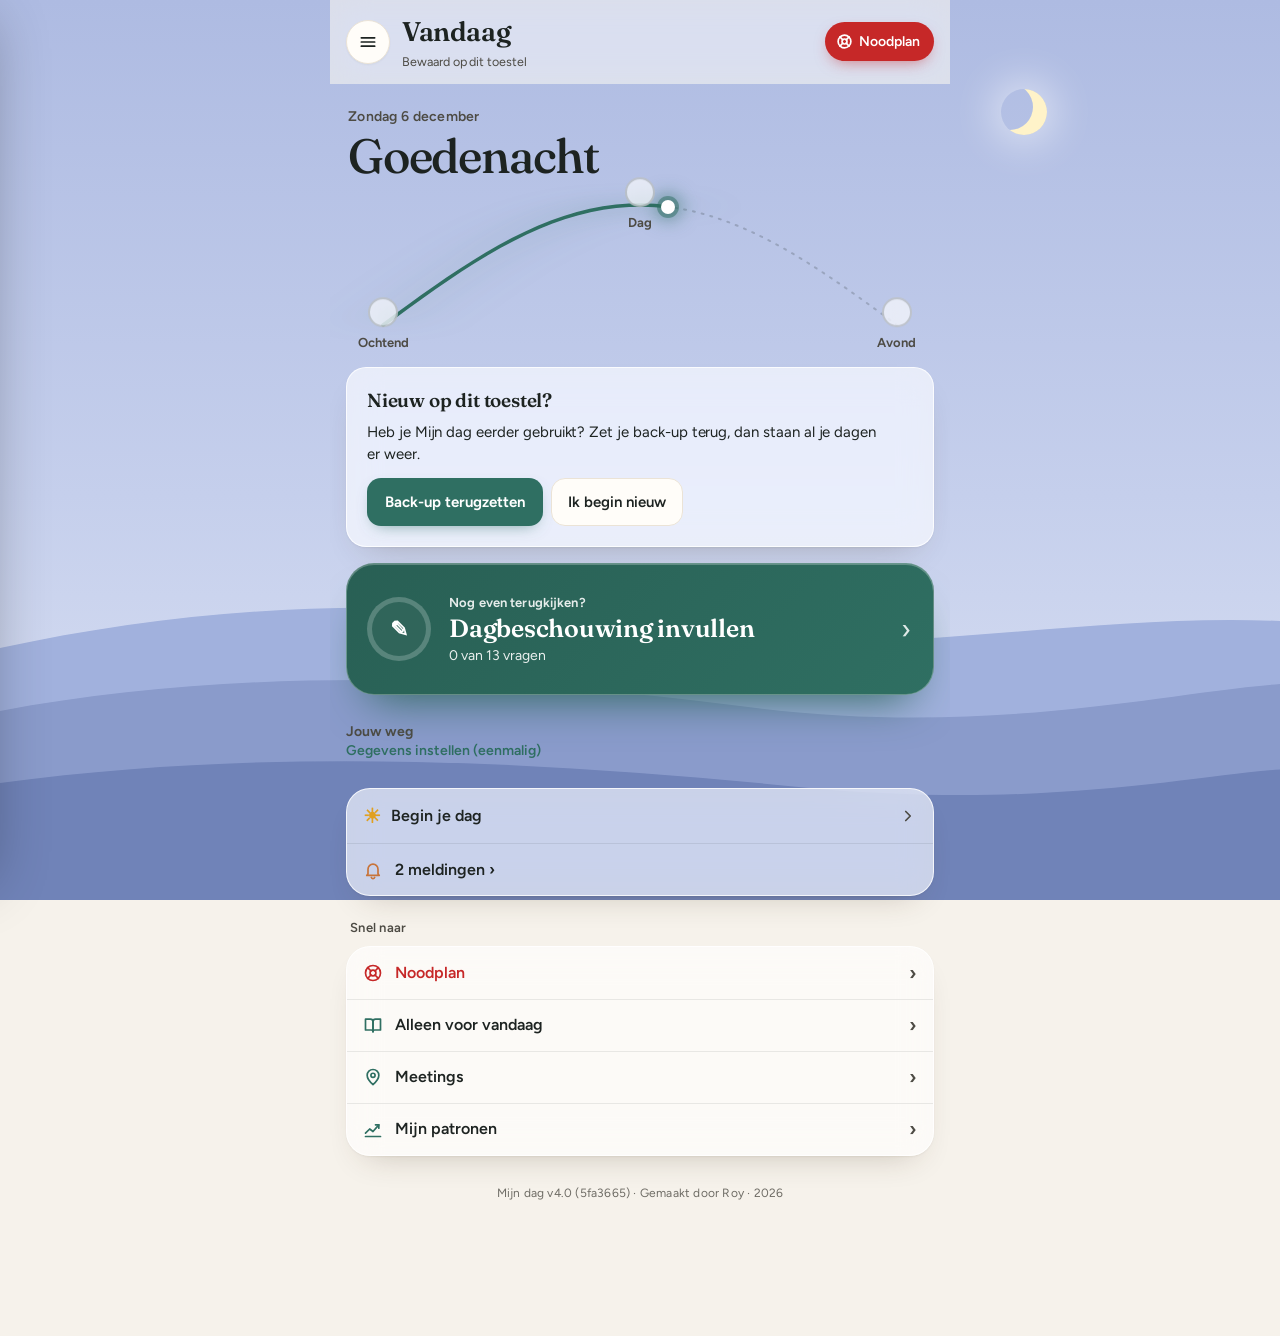
==== commit 503b2a78: "Mijn dag bijgewerkt (5fa3665 Bespaard (bedrag per dag, spaardoel, op het beginscherm onder Vandaag);" ====
--- a/index.html
+++ b/index.html
@@ -1,404 +1,406 @@
-<!DOCTYPE html>
-<!--
-  Mijn dag
-  © 2026 Roy van Dalem. Alle rechten voorbehouden. All rights reserved.
-  Onderdelen van anderen (JSZip, PDF.js, Figtree, Fraunces): zie "Over deze app" en THIRD-PARTY-NOTICES.txt.
--->
-<html lang="nl">
-<head>
-<meta charset="utf-8">
-<script>/* weergave zo vroeg mogelijk (geen lichte flits): zelfde regel als pasModusToe in instellingen.js; met pincode (vergrendel.js) de inhoud meteen verbergen */(function(){try{var s=JSON.parse(localStorage.getItem("dagbeschouwing:settings")||"{}"),m=s.modus,h=document.documentElement;var d=m==="donker"||(m!=="licht"&&!!window.matchMedia&&matchMedia("(prefers-color-scheme: dark)").matches);if(m==="licht"||m==="donker")h.setAttribute("data-modus",m);if(d)h.setAttribute("data-donker","");if(s.theme)h.setAttribute("data-theme",s.theme);if(s.taal==="en")h.setAttribute("data-taal","en");if(s.tekstgrootte==="groot"||s.tekstgrootte==="extra")h.setAttribute("data-tekst",s.tekstgrootte);var nu=new Date(),kl=/[?&]klok=(\d{1,2})(?::|%3A)(\d{2})/i.exec(location.search);var u=kl?+kl[1]+kl[2]/60:nu.getHours()+nu.getMinutes()/60;h.setAttribute("data-tod",u<6?"nacht":u<12?"ochtend":u<18?"middag":u<22?"avond":"nacht");h.setAttribute("data-laag",h.getAttribute("data-tod")+(d?"D":""));}catch(e){}try{var l=JSON.parse(localStorage.getItem("dagbeschouwing:lock")||"null");if(l&&l.hash)document.documentElement.setAttribute("data-slot","");}catch(e){}})();</script>
-<meta name="viewport" content="width=device-width, initial-scale=1">
-<meta name="mobile-web-app-capable" content="yes">
-<meta name="apple-mobile-web-app-capable" content="yes">
-<meta name="apple-mobile-web-app-title" content="Mijn dag">
-<meta name="theme-color" content="#2f6f62">
-<title>Mijn dag</title>
-<link rel="icon" type="image/svg+xml" href="iconen/icon.svg">
-<link rel="apple-touch-icon" href="iconen/apple-touch-icon.png">
-<link rel="manifest" href="manifest.webmanifest">
-<link rel="preload" href="lettertypes/figtree-latin.woff2" as="font" type="font/woff2" crossorigin>
-<link rel="stylesheet" href="opmaak/fonts.css">
-<link rel="stylesheet" href="opmaak/app.css">
-</head>
-<body>
-<div class="hemel" id="hemel" aria-hidden="true">
-  <div class="laag l-ochtend"></div><div class="laag l-middag"></div><div class="laag l-avond"></div><div class="laag l-nacht"></div>
-  <div class="laag l-ochtendD"></div><div class="laag l-middagD"></div><div class="laag l-avondD"></div><div class="laag l-nachtD"></div>
-  <div class="sterren" id="sterren"><i class="vallend"></i></div>
-  <div class="wolken"><i class="wolk w1"></i><i class="wolk w2"></i><i class="wolk w3"></i></div>
-  <div class="lichaam"></div>
-  <div class="heuvels"><svg viewBox="0 0 430 400" preserveAspectRatio="none">
-    <path class="h1" d="M0 120 C70 70 140 60 215 100 C290 140 360 80 430 90 L430 400 L0 400Z"/>
-    <path class="h2" d="M0 190 C80 140 170 150 250 185 C330 220 390 170 430 160 L430 400 L0 400Z"/>
-    <path class="h3" d="M0 270 C90 230 180 245 270 275 C350 300 400 262 430 255 L430 400 L0 400Z"/>
-  </svg></div>
-</div>
-<!-- openingsscherm: staat in de pagina zelf, zodat de animatie meteen bij het eerste beeld begint
-     (niet pas als alle scripts geladen zijn). showSplash() in vormgeving.js laat hem daarna verdwijnen. -->
-<div id="splash" aria-hidden="true"><svg viewBox="0 0 512 512"><g class="sun spdag"><circle cx="256" cy="150" r="34" fill="#f4b45f"/><line x1="308.0" y1="150.0" x2="330.0" y2="150.0" stroke="#f4b45f" stroke-width="14" stroke-linecap="round" class="ray" style="animation-delay:0.90s"/><line x1="292.8" y1="186.8" x2="308.3" y2="202.3" stroke="#f4b45f" stroke-width="14" stroke-linecap="round" class="ray" style="animation-delay:0.96s"/><line x1="256.0" y1="202.0" x2="256.0" y2="224.0" stroke="#f4b45f" stroke-width="14" stroke-linecap="round" class="ray" style="animation-delay:1.02s"/><line x1="219.2" y1="186.8" x2="203.7" y2="202.3" stroke="#f4b45f" stroke-width="14" stroke-linecap="round" class="ray" style="animation-delay:1.08s"/><line x1="204.0" y1="150.0" x2="182.0" y2="150.0" stroke="#f4b45f" stroke-width="14" stroke-linecap="round" class="ray" style="animation-delay:1.14s"/><line x1="219.2" y1="113.2" x2="203.7" y2="97.7" stroke="#f4b45f" stroke-width="14" stroke-linecap="round" class="ray" style="animation-delay:1.20s"/><line x1="256.0" y1="98.0" x2="256.0" y2="76.0" stroke="#f4b45f" stroke-width="14" stroke-linecap="round" class="ray" style="animation-delay:1.26s"/><line x1="292.8" y1="113.2" x2="308.3" y2="97.7" stroke="#f4b45f" stroke-width="14" stroke-linecap="round" class="ray" style="animation-delay:1.32s"/></g><g class="sun spnacht"><path d="M276 104a52 52 0 1 0 30 92a42 42 0 0 1-30-92z" fill="#f4b45f"/><circle cx="338" cy="96" r="6" fill="#f4b45f" class="ray" style="animation-delay:0.95s"/><circle cx="372" cy="150" r="4.5" fill="#f4b45f" class="ray" style="animation-delay:1.07s"/><circle cx="182" cy="108" r="5" fill="#f4b45f" class="ray" style="animation-delay:1.19s"/><circle cx="150" cy="168" r="3.5" fill="#f4b45f" class="ray" style="animation-delay:1.31s"/></g><g class="book" fill="none" stroke="#fff" stroke-width="24" stroke-linecap="round" stroke-linejoin="round"><path d="M90 250h96a70 70 0 0 1 70 70v130a44 44 0 0 0-44-44H90z"/><path d="M422 250h-96a70 70 0 0 0-70 70v130a44 44 0 0 1 44-44h122z"/></g></svg><div class="nm"><span class="spnl">Mijn dag</span><span class="spen">My day</span></div></div>
-<div class="wrap">
-  <header>
-    <button class="iconbtn" id="menuBtn" type="button" aria-label="Menu openen" data-en-aria="Open menu"><svg class="ic" viewBox="0 0 24 24" aria-hidden="true"><path d="M4 7h16M4 12h16M4 17h16"/></svg></button>
-    <div style="flex:1;min-width:0">
-      <h1 id="pageTitle">Mijn dag</h1>
-      <div class="status" id="status">Bezig met laden…</div>
-    </div>
-    <button class="sosbtn" id="sosBtn" type="button" data-en="Emergency"><svg class="ic" viewBox="0 0 24 24" aria-hidden="true"><circle cx="12" cy="12" r="9"/><circle cx="12" cy="12" r="3.5"/><path d="M5.6 5.6l4 4M14.4 14.4l4 4M18.4 5.6l-4 4M9.6 14.4l-4 4"/></svg>Noodplan</button>
-  </header>
-
-  <section id="view-home" class="hidden">
-    <div class="groetblok" id="sky">
-      <div class="datumregel" id="homeDatum"></div>
-      <div class="greet" id="greet"></div>
-      <button type="button" class="dagboog" id="dagRing" aria-expanded="false">
-        <svg class="boogsvg" viewBox="0 0 100 100" preserveAspectRatio="none" aria-hidden="true"><path class="sbspoor" id="boogSpoor"/><path class="sbgedaan" id="boogGedaan"/></svg>
-        <span class="nudot" id="skyZon"></span>
-        <span class="stations" id="dagStations"></span>
-      </button>
-      <div class="dagrondzin hidden" id="dagRondZin"></div>
-      <div class="dagringuitleg hidden" id="dagRingUitleg"></div>
-    </div>
-
-    <div class="card hidden welkomterug" id="welkomTerug">
-      <div class="qtitle" data-en="New on this device?">Nieuw op dit toestel?</div>
-      <div class="note" data-en="Have you used My day before? Restore your backup and all your days will be back.">Heb je Mijn dag eerder gebruikt? Zet je back-up terug, dan staan al je dagen er weer.</div>
-      <div class="row" style="justify-content:flex-start;margin-top:12px">
-        <button type="button" class="primary" id="welkomTerugKnop" data-en="Restore a backup">Back-up terugzetten</button>
-        <button type="button" class="ghost" id="welkomNieuw" data-en="Start fresh">Ik begin nieuw</button>
-      </div>
-    </div>
-    <p class="terugregel hidden" id="terugRegel"><span data-en="Have a backup?">Heb je een back-up?</span> <button type="button" class="linkbtn" id="terugRegelKnop" data-en="Restore it">Zet hem terug</button></p>
-
-    <div id="homeTop">
-      <button type="button" class="dbknop" id="dbKnop">
-        <span class="dbk-ring" aria-hidden="true"><span class="dbk-ic" id="dbKnopIc"></span></span>
-        <span class="dbk-tx"><span class="dbk-moment" id="dbKnopMoment"></span><b id="dbKnopTitel"></b><small id="dbKnopSub"></small><span class="bar"><i id="dbKnopBar"></i></span></span>
-        <span class="dbk-pijl" aria-hidden="true">›</span>
-      </button>
-    </div>
-
-    <div class="card tvsein hidden" id="tvSein" role="status"></div>
-
-    <div class="card hidden" id="msCelebrate" role="button" tabindex="0" style="cursor:pointer;text-align:center;background:linear-gradient(135deg,var(--warm-soft),var(--accent-soft));border-color:transparent">
-      <div id="msCelEmoji" class="celic"><svg viewBox="0 0 24 24" aria-hidden="true"><circle cx="12" cy="9" r="5.5"/><path d="M8.6 13.4 7 21l5-2.8 5 2.8-1.6-7.6"/><path d="M12 6.5l.8 1.6 1.7.2-1.2 1.2.3 1.7-1.6-.8-1.6.8.3-1.7-1.2-1.2 1.7-.2z"/></svg></div>
-      <div id="msCelTag" style="display:flex;justify-content:center"></div>
-      <div id="msCelTitle" style="font-weight:700;font-size:calc(22px*var(--ts));margin-top:6px"></div>
-      <div id="msCelText" class="note" style="font-size:calc(15px*var(--ts));margin-top:4px"></div>
-      <div class="linkbtn more" style="margin-top:6px;display:inline-block" data-en="See your overview">Bekijk je overzicht</div>
-    </div>
-
-    <div class="weg" id="weg">
-      <div class="wegkop">
-        <div class="wegkoprij"><div class="label" data-en="Your road">Jouw weg</div><span class="wegseizoen hidden" id="wegSeizoen"></span></div>
-        <div class="skydagen" id="homeDagen"></div>
-        <div id="msBox" class="hidden">
-          <div class="note" id="msNext" style="margin:0"></div>
-          <div class="bar wegbalk"><i id="msBar"></i></div>
-          <button class="linkbtn" id="msDoneBtn" type="button" style="margin-top:8px"></button>
-          <div id="msDone" class="hidden" style="margin-top:6px"></div>
-        </div>
-      </div>
-      <div class="wegrij" id="wegRij"><div class="wegscroll" id="wegScroll" tabindex="0" role="group" aria-label="Jouw weg: je keytags" data-en-aria="Your road: your keytags"><div class="wegbaan" id="wegBaan"></div></div><div class="weghint hidden" id="wegHint" aria-hidden="true"></div></div>
-      <div class="skylinks">
-        <button class="linkbtn" id="ktToggle" type="button"></button>
-        <button class="linkbtn" id="openSettings" type="button">Gegevens instellen</button>
-      </div>
-    </div>
-    <div class="card hidden" id="ktCard"></div>
-
-    <div class="rustlijst" id="homeVandaag">
-      <button type="button" class="ochrij hidden" id="ochtendRij"></button>
-      <div class="homekop" id="homeVandaagKop" data-en="Today">Vandaag</div>
-      <div class="card hidden" id="meetToday"></div>
-      <div class="card hidden" id="planCard"></div>
-      <div class="card hidden" id="goalsMini"></div>
-      <button type="button" class="meldrij hidden" id="meldRij" aria-expanded="false"></button>
-      <div id="meldBox" class="hidden">
-        <div class="card hidden" id="reviewBanner"></div>
-        <div class="card hidden" id="backupBanner"></div>
-        <div class="card hidden" id="wfRemind" style="background:var(--accent-soft);border-color:transparent"></div>
-      </div>
-    </div>
-
-    <div class="homekop" data-en="Quick links">Snel naar</div>
-    <div class="snelgrid rustlijst" id="snelKnoppen">
-      <button type="button" class="snel sos" data-naar="sos"><svg class="ic" viewBox="0 0 24 24" aria-hidden="true"><circle cx="12" cy="12" r="9"/><circle cx="12" cy="12" r="3.5"/><path d="M5.6 5.6l4 4M14.4 14.4l4 4M18.4 5.6l-4 4M9.6 14.4l-4 4"/></svg><span data-en="Emergency plan">Noodplan</span></button>
-      <button type="button" class="snel" data-naar="jft"><svg class="ic" viewBox="0 0 24 24" aria-hidden="true"><path d="M3 5h6a3 3 0 0 1 3 3v12a2 2 0 0 0-2-2H3z"/><path d="M21 5h-6a3 3 0 0 0-3 3v12a2 2 0 0 1 2-2h7z"/></svg><span data-en="Just for Today">Alleen voor vandaag</span></button>
-      <button type="button" class="snel" data-naar="meetings"><svg class="ic" viewBox="0 0 24 24" aria-hidden="true"><path d="M12 21s-7-5.6-7-11a7 7 0 0 1 14 0c0 5.4-7 11-7 11z"/><circle cx="12" cy="10" r="2.5"/></svg><span data-en="Meetings">Meetings</span></button>
-      <button type="button" class="snel" data-naar="patterns"><svg class="ic" viewBox="0 0 24 24" aria-hidden="true"><path d="M3 17l5-5 4 3 7-8"/><path d="M15 7h4v4"/><path d="M3 21h18"/></svg><span data-en="My patterns">Mijn patronen</span></button>
-    </div>
-  </section>
-
-  <section id="view-today" class="hidden">
-    <div class="datebar dbdate">
-      <button class="iconbtn" id="prevDay" aria-label="Vorige dag" data-en-aria="Previous day"><svg class="i" viewBox="0 0 24 24" aria-hidden="true"><path d="M15 6l-6 6 6 6"/></svg></button>
-      <div class="d" id="dateLabel"></div>
-      <button class="iconbtn" id="nextDay" aria-label="Volgende dag" data-en-aria="Next day"><svg class="i" viewBox="0 0 24 24" aria-hidden="true"><path d="M9 6l6 6-6 6"/></svg></button>
-    </div>
-    <div class="introrij">
-      <p class="intro" id="introTekst" data-en="In a daily reflection you take a personal inventory. You look at what went well during the day and what could be better. Be open and honest.">Bij een dagbeschouwing doe je zelfonderzoek. Je gaat na wat er op de dag goed verlopen is en wat voor verbetering vatbaar is. Wees open en eerlijk.</p>
-      <button type="button" class="infoknop hidden" id="introKnop" aria-label="Uitleg" data-en-aria="Explanation" aria-expanded="false">i</button>
-    </div>
-
-    <div class="dwkeuze" id="dwKeuze" role="group" aria-label="Weergave van de vragen" data-en-aria="How the questions are shown">
-      <button type="button" id="dwStap" aria-pressed="false" data-en="One question at a time">Vraag voor vraag</button>
-      <button type="button" id="dwLijst" aria-pressed="false" data-en="All at once">Alles tegelijk</button>
-    </div>
-    <div class="stapkop hidden" id="stapKop"><div class="stapkoprij"><div class="stapteller" id="stapTeller" aria-live="polite"></div><button type="button" class="linkbtn" id="stapAlle" data-en="All questions">Alle vragen</button></div><div class="segmenten" id="stapSeg" aria-hidden="true"></div></div>
-    <div id="questions"></div>
-    <div class="stapnav hidden" id="stapNav">
-      <button type="button" class="ghost" id="stapVorige" data-en="‹ Previous">‹ Vorige</button>
-      <button type="button" class="primary" id="stapVolgende" data-en="Next ›">Volgende ›</button>
-    </div>
-  </section>
-
-  <section id="view-jft" class="hidden">
-    <div class="card" style="background:var(--accent-soft);border-color:transparent">
-      <div class="qtitle" data-en="Just for Today">Alleen voor vandaag</div>
-      <div id="jftHave" class="hidden">
-        <div class="jftnav">
-          <button type="button" class="jftarrow" id="jftPrev" aria-label="Vorige dag" data-en-aria="Previous day"><svg viewBox="0 0 24 24"><path d="M15 6l-6 6 6 6"/></svg></button>
-          <label class="jftday"><span id="jftDate"></span><span id="jftRel" class="note"></span>
-            <input type="date" id="jftPickDate" aria-label="Kies een datum" data-en-aria="Choose a date"></label>
-          <button type="button" class="jftarrow" id="jftNext" aria-label="Volgende dag" data-en-aria="Next day"><svg viewBox="0 0 24 24"><path d="M9 6l6 6-6 6"/></svg></button>
-        </div>
-        <button type="button" class="linkbtn hidden" id="jftToday" style="display:block;margin:-4px auto 8px;font-weight:600" data-en="Back to today">Terug naar vandaag</button>
-        <div id="jftTitle" style="font-weight:650;font-size:calc(20px*var(--ts));margin:2px 0 10px"></div>
-        <div class="note hidden" id="jftAnders" style="margin:-4px 0 10px"></div>
-        <div id="jftBody" class="hidden jftbody"></div>
-        <div class="row" style="justify-content:flex-start">
-          <button class="primary" id="jftToggle" type="button">Lees de tekst</button>
-        </div>
-        <button class="linkbtn" id="jftChange" type="button" style="margin-top:10px" data-en="Choose a file (English or Dutch)">Bestand kiezen (Nederlands of Engels)</button>
-        <div class="note" id="jftTalen" style="margin-top:2px"></div>
-        <details class="jfthulp"><summary data-en="Where do I find the PDF?">Waar vind ik de PDF?</summary><div class="note jftwaar"><span data-en="The texts are not included in the app, because they are copyrighted by NA. You choose the official PDF yourself; it is only stored on your own device. You usually get the Dutch PDF (‘Alleen voor vandaag’) through your group, your sponsor or someone else in NA; the English book ‘Just for Today’ is published by ">De teksten zitten niet in de app, want ze vallen onder het auteursrecht van NA. Je kiest zelf de officiële PDF; die wordt alleen op je eigen toestel opgeslagen. De Nederlandse PDF (‘Alleen voor vandaag’) krijg je meestal via je groep, je sponsor of iemand anders uit NA; het Engelse boek ‘Just for Today’ is uitgegeven door </span><a href="https://www.na.org/" target="_blank" rel="noopener noreferrer" data-en="NA World Services (na.org)">NA World Services (na.org)</a><span data-en=". Choose one PDF per language: Dutch, English or both.">. Kies per taal één PDF: Nederlands, Engels of allebei.</span></div></details>
-      </div>
-      <div id="jftNone">
-        <div class="note" style="margin:2px 0 12px" data-en="Choose your own ‘Just for Today’ (English) or ‘Alleen voor vandaag’ (Dutch) PDF once. After that you will see the reading for that date here every day. You can load both. The file stays on your phone.">Kies één keer je eigen PDF van ‘Alleen voor vandaag’ (Nederlands) of ‘Just for Today’ (Engels). Daarna zie je hier elke dag automatisch de tekst van die datum. Je kunt ze allebei inlezen. Het bestand blijft op je telefoon.</div>
-        <div class="note jftwaar"><span data-en="The texts are not included in the app, because they are copyrighted by NA. You choose the official PDF yourself; it is only stored on your own device. You usually get the Dutch PDF (‘Alleen voor vandaag’) through your group, your sponsor or someone else in NA; the English book ‘Just for Today’ is published by ">De teksten zitten niet in de app, want ze vallen onder het auteursrecht van NA. Je kiest zelf de officiële PDF; die wordt alleen op je eigen toestel opgeslagen. De Nederlandse PDF (‘Alleen voor vandaag’) krijg je meestal via je groep, je sponsor of iemand anders uit NA; het Engelse boek ‘Just for Today’ is uitgegeven door </span><a href="https://www.na.org/" target="_blank" rel="noopener noreferrer" data-en="NA World Services (na.org)">NA World Services (na.org)</a><span data-en=". Choose one PDF per language: Dutch, English or both.">. Kies per taal één PDF: Nederlands, Engels of allebei.</span></div>
-        <div class="row" style="justify-content:flex-start">
-          <button class="primary" id="jftPick" type="button" data-en="Choose my file">Mijn bestand kiezen</button>
-        </div>
-        <div class="note" style="margin-top:12px"><span data-en="Or read online: ">Of lees online: </span><a href="https://www-jftna-org.translate.goog/jft/?_x_tr_sl=en&amp;_x_tr_tl=nl&amp;_x_tr_hl=nl" target="_blank" rel="noopener" style="color:var(--accent)" data-en="translated into Dutch">vertaald naar Nederlands</a> · <a href="https://www.jftna.org/jft/" target="_blank" rel="noopener" style="color:var(--accent)" data-en="original (English)">origineel (Engels)</a></div>
-      </div>
-      <div class="note" id="jftMsg" role="status" aria-live="polite"></div>
-      <input type="file" id="jftFile" accept="application/pdf,.pdf" class="hidden">
-    </div>
-  </section>
-
-  <section id="view-hist" class="hidden">
-    <section id="viewHist" class="hist"></section>
-  </section>
-
-  <section id="view-month" class="hidden">
-    <div class="card" id="monthCard">
-      <div class="datebar" style="margin:0 0 10px">
-        <button class="iconbtn" id="mPrev" type="button" aria-label="Vorige maand" data-en-aria="Previous month"><svg class="i" viewBox="0 0 24 24" aria-hidden="true"><path d="M15 6l-6 6 6 6"/></svg></button>
-        <div class="d" id="mLabel"></div>
-        <button class="iconbtn" id="mNext" type="button" aria-label="Volgende maand" data-en-aria="Next month"><svg class="i" viewBox="0 0 24 24" aria-hidden="true"><path d="M9 6l6 6-6 6"/></svg></button>
-      </div>
-      <div class="cal" id="mCal"></div>
-      <div class="legend"><span data-en=" craving"><i class="dot z"></i> zucht</span><span data-en=" trigger"><i class="dot t"></i> trigger</span><span data-en="Tap a day to open it">Tik op een dag om hem te openen</span></div>
-      <div id="mStats"></div>
-    </div>
-  </section>
-
-  <section id="view-patterns" class="hidden">
-    <div id="patBox"></div>
-  </section>
-
-  <section id="view-talk" class="hidden">
-    <div class="scale talktabs" id="talkTabs" role="tablist"></div>
-    <div id="goalsHead"></div>
-    <div id="goalsBox"></div>
-    <div id="talkBox"></div>
-  </section>
-
-  <section id="view-meetings" class="hidden">
-    <div id="meetBox"></div>
-  </section>
-
-  <section id="view-wf" class="hidden">
-    <div id="wfBox"></div>
-  </section>
-
-  <section id="view-steps" class="hidden">
-    <div id="stepsBox"></div>
-  </section>
-
-  <section id="view-review" class="hidden">
-    <div id="reviewBox"></div>
-  </section>
-
-  <section id="view-sos" class="hidden">
-    <div id="sosBox"></div>
-  </section>
-
-  <section id="view-werkboek" class="hidden">
-    <div id="wbBox"></div>
-  </section>
-
-  <section id="view-backup" class="hidden">
-    <div class="card">
-      <div class="qtitle" data-en="Backup">Back-up</div>
-      <div class="note" style="margin:2px 0 12px" data-en="Keep all your days in one file. With that file you can restore them later, also on another device.">Bewaar al je dagen in één bestand. Met dat bestand zet je ze later terug, ook op een ander toestel.</div>
-      <div class="row" style="justify-content:flex-start">
-        <button class="primary" id="backupMake" type="button" data-en="Make a backup">Back-up maken</button>
-        <button class="ghost" id="backupRestore" type="button" data-en="Restore a backup">Back-up terugzetten</button>
-      </div>
-      <div class="note" id="backupLast" style="margin-top:12px"></div>
-      <div class="bkuitleg">
-        <div class="bkstap"><b data-en="Not automatic">Niet vanzelf</b><span data-en="A backup is not made automatically. You make it here and keep the file yourself, for example in iCloud Drive or in your email. The app reminds you every two weeks.">Een back-up gaat niet vanzelf. Jij maakt hem hier en bewaart het bestand zelf, bijvoorbeeld in iCloud Drive of in je mail. De app herinnert je er om de twee weken aan.</span></div>
-        <div class="bkstap"><b data-en="Restoring">Terugzetten</b><span data-en="New phone or everything lost? Tap ‘Restore a backup’ and choose your backup file (on the iPhone: in Files). Your days and settings come back. What is already on this device is kept.">Nieuwe telefoon of alles kwijt? Tik op ‘Back-up terugzetten’ en kies je back-upbestand (op de iPhone: in Bestanden). Je dagen en instellingen komen terug. Wat al op dit toestel staat, blijft bewaard.</span></div>
-      </div>
-      <div class="note" id="backupMsg" role="status" aria-live="polite"></div>
-      <input type="file" id="backupFile" accept="application/json,.json" class="hidden">
-    </div>
-  </section>
-  <footer class="credits" data-en="My day v4.0 (3315f26) · Made by Roy · 2026">Mijn dag v4.0 (3315f26) · Gemaakt door Roy · 2026</footer>
-</div>
-
-<div class="drawer-bg" id="drawerBg"></div>
-<nav class="drawer" id="drawer" aria-label="Menu" data-en-aria="Menu">
-  <div class="dhead"><div class="dlogo"><svg class="logo" viewBox="40 40 432 432" aria-hidden="true"><circle cx="256" cy="128" r="30" fill="#f4b45f"/><g stroke="#f4b45f" stroke-width="13" stroke-linecap="round"><line x1="302.0" y1="128.0" x2="320.0" y2="128.0"/><line x1="288.5" y1="160.5" x2="301.3" y2="173.3"/><line x1="256.0" y1="174.0" x2="256.0" y2="192.0"/><line x1="223.5" y1="160.5" x2="210.7" y2="173.3"/><line x1="210.0" y1="128.0" x2="192.0" y2="128.0"/><line x1="223.5" y1="95.5" x2="210.7" y2="82.7"/><line x1="256.0" y1="82.0" x2="256.0" y2="64.0"/><line x1="288.5" y1="95.5" x2="301.3" y2="82.7"/></g><g fill="none" stroke="#fff" stroke-width="24" stroke-linecap="round" stroke-linejoin="round"><path d="M100 222h92a64 64 0 0 1 64 64v136a40 40 0 0 0-40-40h-116z"/><path d="M412 222h-92a64 64 0 0 0-64 64v136a40 40 0 0 1 40-40h116z"/></g></svg></div><div><div class="dname" data-en="My day">Mijn dag</div><div class="dsub" id="drawerSub">Dagbeschouwing</div></div></div>
-  <div class="dgroup" data-en="Today">Vandaag</div>
-  <button type="button" data-view="home" data-en="Today"><svg class="ic" viewBox="0 0 24 24" aria-hidden="true"><path d="M4 11l8-7 8 7"/><path d="M6 9.5V20h12V9.5"/><path d="M10 20v-5h4v5"/></svg>Vandaag</button>
-  <button type="button" data-view="today" data-en="Daily reflection"><svg class="ic" viewBox="0 0 24 24" aria-hidden="true"><path d="M4 20h4L19 9l-4-4L4 16v4z"/><path d="M13.5 6.5l4 4"/></svg>Dagbeschouwing</button>
-  <button type="button" data-view="jft" data-en="Just for Today"><svg class="ic" viewBox="0 0 24 24" aria-hidden="true"><path d="M3 5h6a3 3 0 0 1 3 3v12a2 2 0 0 0-2-2H3z"/><path d="M21 5h-6a3 3 0 0 0-3 3v12a2 2 0 0 1 2-2h7z"/></svg>Alleen voor vandaag</button>
-  <div class="dgroup" data-en="Recovery">Herstel</div>
-  <button type="button" data-view="sos" class="sos" data-en="Emergency plan"><svg class="ic" viewBox="0 0 24 24" aria-hidden="true"><circle cx="12" cy="12" r="9"/><circle cx="12" cy="12" r="3.5"/><path d="M5.6 5.6l4 4M14.4 14.4l4 4M18.4 5.6l-4 4M9.6 14.4l-4 4"/></svg>Noodplan</button>
-  <button type="button" data-view="werkboek" data-en="My workbook"><svg class="ic" viewBox="0 0 24 24" aria-hidden="true"><path d="M6 3h10a2 2 0 0 1 2 2v16H8a2 2 0 0 1-2-2z"/><path d="M6 19a2 2 0 0 1 2-2h10"/><path d="M10 7h5M10 10.5h5"/></svg>Mijn werkboek</button>
-  <button type="button" data-view="steps" data-en="Step work"><svg class="ic" viewBox="0 0 24 24" aria-hidden="true"><path d="M3 20h5v-5h5v-5h5V5h3"/></svg>Stappenwerk</button>
-  <button type="button" data-view="meetings" data-en="Meetings"><svg class="ic" viewBox="0 0 24 24" aria-hidden="true"><path d="M12 21s-7-5.6-7-11a7 7 0 0 1 14 0c0 5.4-7 11-7 11z"/><circle cx="12" cy="10" r="2.5"/></svg>Meetings</button>
-  <button type="button" data-view="talk" data-en="1-to-1 &amp; weekly goal"><svg class="ic" viewBox="0 0 24 24" aria-hidden="true"><path d="M21 12a8 8 0 0 1-11.6 7.1L4 20l1-4.6A8 8 0 1 1 21 12z"/><path d="M8.5 11h.01M12 11h.01M15.5 11h.01"/></svg>1-op-1 &amp; weekdoel</button>
-  <div class="dgroup" data-en="Week">Week</div>
-  <button type="button" data-view="wf" data-en="Weekly forms"><svg class="ic" viewBox="0 0 24 24" aria-hidden="true"><rect x="4" y="5" width="16" height="16" rx="2"/><path d="M8 3v4M16 3v4M4 10h16M8 14h3M8 17h6"/></svg>Weekformulieren</button>
-  <button type="button" data-view="review" data-en="Week in review"><svg class="ic" viewBox="0 0 24 24" aria-hidden="true"><path d="M11 3l1.9 5.1L18 10l-5.1 1.9L11 17l-1.9-5.1L4 10l5.1-1.9z"/><path d="M18.5 14.5l.8 2.2 2.2.8-2.2.8-.8 2.2-.8-2.2-2.2-.8 2.2-.8z"/></svg>Weekterugblik</button>
-  <div class="dgroup" data-en="Overviews">Overzichten</div>
-  <button type="button" data-view="hist" data-en="Earlier days"><svg class="ic" viewBox="0 0 24 24" aria-hidden="true"><path d="M3 12a9 9 0 1 0 3-6.7"/><path d="M3 4v4h4"/><path d="M12 8v4l3 2"/></svg>Eerdere dagen</button>
-  <button type="button" data-view="month" data-en="Month overview"><svg class="ic" viewBox="0 0 24 24" aria-hidden="true"><rect x="3" y="4" width="18" height="17" rx="2"/><path d="M3 9h18M8 2v4M16 2v4"/><path d="M8 17v-3M12 17v-5M16 17v-2"/></svg>Maandoverzicht</button>
-  <button type="button" data-view="patterns" data-en="My patterns"><svg class="ic" viewBox="0 0 24 24" aria-hidden="true"><path d="M3 17l5-5 4 3 7-8"/><path d="M15 7h4v4"/><path d="M3 21h18"/></svg>Mijn patronen</button>
-  <div class="dgroup" data-en="App">App</div>
-  <button type="button" id="menuUitleg" data-en="How it works"><svg class="ic" viewBox="0 0 24 24" aria-hidden="true"><circle cx="12" cy="12" r="9"/><path d="M12 11v6"/><path d="M12 7.5h.01"/></svg>Uitleg</button>
-  <button type="button" id="menuNieuw" data-en="What's new?"><svg class="ic" viewBox="0 0 24 24" aria-hidden="true"><path d="M12 3.5l2.6 5.3 5.9.9-4.3 4.1 1 5.8L12 16.9 6.8 19.6l1-5.8-4.3-4.1 5.9-.9z"/></svg>Wat is er nieuw?</button>
-  <button type="button" id="menuSettings" data-en="Settings"><svg class="ic" viewBox="0 0 24 24" aria-hidden="true"><path d="M4 6h9M17 6h3M4 12h3M11 12h9M4 18h11M19 18h1"/><circle cx="15" cy="6" r="2"/><circle cx="9" cy="12" r="2"/><circle cx="17" cy="18" r="2"/></svg>Instellingen</button>
-  <button type="button" data-view="backup" data-en="Backup"><svg class="ic" viewBox="0 0 24 24" aria-hidden="true"><path d="M12 3v12"/><path d="M7 10l5 5 5-5"/><path d="M4 20h16"/></svg>Back-up<span class="bkdot hidden" id="backupDot" aria-label="Back-up nodig" data-en-aria="Backup needed"></span></button>
-  <button type="button" id="menuModus"><svg class="ic" viewBox="0 0 24 24" aria-hidden="true"><circle cx="12" cy="12" r="8"/><path d="M12 4a8 8 0 0 0 0 16z" fill="currentColor"/></svg><span id="menuModusTx"></span></button>
-  <button type="button" id="menuTaal" data-en="Nederlands"><svg class="ic" viewBox="0 0 24 24" aria-hidden="true"><circle cx="12" cy="12" r="9"/><path d="M3 12h18M12 3a14 14 0 0 1 0 18M12 3a14 14 0 0 0 0 18"/></svg>English</button>
-</nav>
-
-<div class="bottom" id="bottomBar">
-  <div class="in">
-    <div class="prog">
-      <svg class="ring" id="progRing" viewBox="0 0 44 44" aria-hidden="true"><circle class="rb" cx="22" cy="22" r="18"/><circle class="rf" id="progArc" cx="22" cy="22" r="18" stroke-dasharray="113.1" stroke-dashoffset="113.1"/><text class="rt" id="progNum" x="22" y="26.5" text-anchor="middle">0</text><path class="rc" d="M15 22.5l4.5 4.5 9.5-10"/></svg>
-      <div class="ptx"><small id="progText">0 van 13 vragen</small>
-      <div class="bar"><i id="progBar"></i></div></div>
-    </div>
-    <button class="primary" id="summaryBtn" data-en="Finish">Afronden</button>
-    <button type="button" class="ghost balkknop" id="balkVorige" aria-label="Vorige vraag" data-en-aria="Previous question">‹</button>
-    <button type="button" class="primary balkknop" id="balkVolgende">Volgende ›</button>
-  </div>
-</div>
-
-<div class="overlay" id="overlay">
-  <div class="sheet">
-    <h2 data-en="Daily reflection">Dagbeschouwing</h2>
-    <div class="note" id="sumNote"></div>
-    <pre id="sumText"></pre>
-    <div class="row" style="margin-bottom:10px;justify-content:stretch"><button class="primary" id="saveDocx" style="flex:1" data-en="Word file">Word-bestand</button><button class="primary" id="savePdf" style="flex:1" data-en="PDF file">PDF-bestand</button></div>
-    <div class="note" id="docxMsg" role="status" aria-live="polite" style="margin:-4px 0 10px"></div>
-    <div class="row">
-      <button class="ghost" id="editDay" data-en="Edit">Aanpassen</button>
-      <button class="ghost" id="closeSum" data-en="Close">Sluiten</button>
-      <button class="ghost" id="copySum" data-en="Copy text">Kopieer tekst</button>
-    </div>
-    <div class="note" id="copyMsg" role="status" aria-live="polite"></div>
-    <div class="note" id="mailRow"></div>
-  </div>
-</div>
-
-<div class="overlay" id="setOverlay">
-  <div class="sheet">
-    <h2 data-en="Settings">Instellingen</h2>
-    <div class="note" data-en="You fill this in once. The number of days is then worked out automatically every day.">Dit vul je één keer in. Het aantal dagen wordt daarna elke dag vanzelf uitgerekend.</div>
-    <div class="field"><label data-en="Language">Taal</label><div class="scale" id="setTaal"></div></div>
-    <div class="field"><label for="setNaam" data-en="Name">Naam</label><input id="setNaam" autocomplete="name"></div>
-    <div class="field"><label for="setSince" data-en="Sober/clean since">Nuchter/clean sinds</label><input id="setSince" type="date"></div>
-    <div class="field"><label for="setMail" data-en="Email address for your daily reflection (optional)">Mailadres voor je dagbeschouwing (mag leeg)</label><input id="setMail" type="email" inputmode="email" autocomplete="off"></div>
-    <div class="field"><label data-en="App colour">Kleur van de app</label><div class="swatches" id="setTheme"></div></div>
-    <div class="field"><label data-en="Appearance">Weergave</label><div class="scale" id="setModus"></div></div>
-    <div class="field"><label id="setTekstLabel" data-en="Text size">Tekstgrootte</label><div class="scale" id="setTekst" role="group" aria-labelledby="setTekstLabel"></div></div>
-    <div class="field"><label data-en="PIN">Pincode</label><p class="pinstatus" id="pinStatus"></p><div class="row pinknoppen" id="pinKnoppen"></div></div>
-    <div class="row" style="margin-top:16px">
-      <button class="ghost" id="setCancel" data-en="Cancel">Annuleren</button>
-      <button class="primary" id="setSave" data-en="Save">Opslaan</button>
-    </div>
-    <button type="button" class="linkbtn overlink" id="openLijsten" data-en="Own lists (buttons)">Eigen lijsten (knopjes)</button>
-    <button type="button" class="linkbtn overlink" id="setBackup" data-en="Make or restore a backup">Back-up maken of terugzetten</button>
-    <button type="button" class="linkbtn overlink" id="openOver" data-en="About this app">Over deze app</button>
-    <button type="button" class="linkbtn overlink wislink" id="setWissen" data-en="Delete everything">Alles verwijderen</button>
-  </div>
-</div>
-
-<div class="overlay" id="lijstOverlay" role="dialog" aria-modal="true" aria-label="Eigen lijsten" data-en-aria="Own lists">
-  <div class="sheet" id="lijstSheet"></div>
-</div>
-<div class="overlay" id="overOverlay" role="dialog" aria-modal="true" aria-label="Over deze app" data-en-aria="About this app">
-  <div class="sheet" id="overSheet"></div>
-</div>
-
-<script src="externe-bibliotheken/jszip.min.js"></script>
-<!-- voorlezen van meldingen (toegankelijkheid.js): staan er vanaf het begin, anders leest VoiceOver niets voor -->
-<div id="srStatus" class="srregio" role="status" aria-live="polite" aria-atomic="true"></div>
-<div id="srAlert" class="srregio" role="alert" aria-atomic="true"></div>
-<!-- Gewone scripts (geen modules): ze delen hun namen, dus de volgorde telt. onderdelen/basis/start.js als laatste. -->
-<script src="onderdelen/basis/taal.js"></script>
-<script src="onderdelen/mijn-dag/vragen.js"></script>
-<script src="onderdelen/basis/helpers.js"></script>
-<script src="onderdelen/basis/opslag.js"></script>
-<script src="onderdelen/mijn-dag/dag.js"></script>
-<script src="onderdelen/mijn-dag/weergave.js"></script>
-<script src="onderdelen/mijn-dag/dag-stijl.js"></script>
-<script src="onderdelen/mijn-dag/ochtend.js"></script>
-<script src="onderdelen/mijn-dag/vandaag.js"></script>
-<script src="onderdelen/basis/instellingen.js"></script>
-<script src="onderdelen/basis/over.js"></script>
-<script src="onderdelen/basis/eigen-lijsten.js"></script>
-<script src="onderdelen/basis/uitleg.js"></script>
-<script src="onderdelen/basis/nieuw.js"></script>
-<script src="onderdelen/mijn-dag/samenvatting.js"></script>
-<script src="onderdelen/mijn-dag/dag-word.js"></script>
-<script src="onderdelen/mijn-dag/dag-pdf.js"></script>
-<script src="onderdelen/geschiedenis/geschiedenis.js"></script>
-<script src="onderdelen/geschiedenis/maandoverzicht.js"></script>
-<script src="onderdelen/geschiedenis/patronen.js"></script>
-<script src="onderdelen/basis/menu.js"></script>
-<script src="onderdelen/herstel/noodplan.js"></script>
-<script src="onderdelen/herstel/terugval.js"></script>
-<script src="onderdelen/herstel/mooie-momenten.js"></script>
-<script src="onderdelen/herstel/werkboek.js"></script>
-<script src="onderdelen/herstel/werkboek-export.js"></script>
-<script src="onderdelen/herstel/werkboek-extra.js"></script>
-<script src="onderdelen/herstel/jft.js"></script>
-<script src="onderdelen/herstel/stappenwerk.js"></script>
-<script src="onderdelen/herstel/een-op-een.js"></script>
-<script src="onderdelen/week/weekdoel.js"></script>
-<script src="onderdelen/week/weekterugblik.js"></script>
-<script src="onderdelen/basis/backup.js"></script>
-<script src="onderdelen/mijn-dag/planning-gisteren.js"></script>
-<script src="onderdelen/herstel/keytags.js"></script>
-<script src="onderdelen/herstel/mijlpaal.js"></script>
-<script src="onderdelen/herstel/meetings.js"></script>
-<script src="onderdelen/week/weekformulieren.js"></script>
-<script src="onderdelen/week/weekplanning.js"></script>
-<script src="onderdelen/week/wekelijkse-update.js"></script>
-<script src="onderdelen/week/weekendvoorbespreking.js"></script>
-<script src="onderdelen/week/exporteren.js"></script>
-<script src="onderdelen/basis/vormgeving.js"></script>
-<script src="onderdelen/basis/vergrendel.js"></script>
-<script src="onderdelen/basis/toegankelijkheid.js"></script>
-<script src="onderdelen/basis/start.js"></script>
-<script src="onderdelen/basis/sw-register.js"></script>
-</body>
-</html>
+<!DOCTYPE html>
+<!--
+  Mijn dag
+  © 2026 Roy van Dalem. Alle rechten voorbehouden. All rights reserved.
+  Onderdelen van anderen (JSZip, PDF.js, Figtree, Fraunces): zie "Over deze app" en THIRD-PARTY-NOTICES.txt.
+-->
+<html lang="nl">
+<head>
+<meta charset="utf-8">
+<script>/* weergave zo vroeg mogelijk (geen lichte flits): zelfde regel als pasModusToe in instellingen.js; met pincode (vergrendel.js) de inhoud meteen verbergen */(function(){try{var s=JSON.parse(localStorage.getItem("dagbeschouwing:settings")||"{}"),m=s.modus,h=document.documentElement;var d=m==="donker"||(m!=="licht"&&!!window.matchMedia&&matchMedia("(prefers-color-scheme: dark)").matches);if(m==="licht"||m==="donker")h.setAttribute("data-modus",m);if(d)h.setAttribute("data-donker","");if(s.theme)h.setAttribute("data-theme",s.theme);if(s.taal==="en")h.setAttribute("data-taal","en");if(s.tekstgrootte==="groot"||s.tekstgrootte==="extra")h.setAttribute("data-tekst",s.tekstgrootte);var nu=new Date(),kl=/[?&]klok=(\d{1,2})(?::|%3A)(\d{2})/i.exec(location.search);var u=kl?+kl[1]+kl[2]/60:nu.getHours()+nu.getMinutes()/60;h.setAttribute("data-tod",u<6?"nacht":u<12?"ochtend":u<18?"middag":u<22?"avond":"nacht");h.setAttribute("data-laag",h.getAttribute("data-tod")+(d?"D":""));}catch(e){}try{var l=JSON.parse(localStorage.getItem("dagbeschouwing:lock")||"null");if(l&&l.hash)document.documentElement.setAttribute("data-slot","");}catch(e){}})();</script>
+<meta name="viewport" content="width=device-width, initial-scale=1">
+<meta name="mobile-web-app-capable" content="yes">
+<meta name="apple-mobile-web-app-capable" content="yes">
+<meta name="apple-mobile-web-app-title" content="Mijn dag">
+<meta name="theme-color" content="#2f6f62">
+<title>Mijn dag</title>
+<link rel="icon" type="image/svg+xml" href="iconen/icon.svg">
+<link rel="apple-touch-icon" href="iconen/apple-touch-icon.png">
+<link rel="manifest" href="manifest.webmanifest">
+<link rel="preload" href="lettertypes/figtree-latin.woff2" as="font" type="font/woff2" crossorigin>
+<link rel="stylesheet" href="opmaak/fonts.css">
+<link rel="stylesheet" href="opmaak/app.css">
+</head>
+<body>
+<div class="hemel" id="hemel" aria-hidden="true">
+  <div class="laag l-ochtend"></div><div class="laag l-middag"></div><div class="laag l-avond"></div><div class="laag l-nacht"></div>
+  <div class="laag l-ochtendD"></div><div class="laag l-middagD"></div><div class="laag l-avondD"></div><div class="laag l-nachtD"></div>
+  <div class="sterren" id="sterren"><i class="vallend"></i></div>
+  <div class="wolken"><i class="wolk w1"></i><i class="wolk w2"></i><i class="wolk w3"></i></div>
+  <div class="lichaam"></div>
+  <div class="heuvels"><svg viewBox="0 0 430 400" preserveAspectRatio="none">
+    <path class="h1" d="M0 120 C70 70 140 60 215 100 C290 140 360 80 430 90 L430 400 L0 400Z"/>
+    <path class="h2" d="M0 190 C80 140 170 150 250 185 C330 220 390 170 430 160 L430 400 L0 400Z"/>
+    <path class="h3" d="M0 270 C90 230 180 245 270 275 C350 300 400 262 430 255 L430 400 L0 400Z"/>
+  </svg></div>
+</div>
+<!-- openingsscherm: staat in de pagina zelf, zodat de animatie meteen bij het eerste beeld begint
+     (niet pas als alle scripts geladen zijn). showSplash() in vormgeving.js laat hem daarna verdwijnen. -->
+<div id="splash" aria-hidden="true"><svg viewBox="0 0 512 512"><g class="sun spdag"><circle cx="256" cy="150" r="34" fill="#f4b45f"/><line x1="308.0" y1="150.0" x2="330.0" y2="150.0" stroke="#f4b45f" stroke-width="14" stroke-linecap="round" class="ray" style="animation-delay:0.90s"/><line x1="292.8" y1="186.8" x2="308.3" y2="202.3" stroke="#f4b45f" stroke-width="14" stroke-linecap="round" class="ray" style="animation-delay:0.96s"/><line x1="256.0" y1="202.0" x2="256.0" y2="224.0" stroke="#f4b45f" stroke-width="14" stroke-linecap="round" class="ray" style="animation-delay:1.02s"/><line x1="219.2" y1="186.8" x2="203.7" y2="202.3" stroke="#f4b45f" stroke-width="14" stroke-linecap="round" class="ray" style="animation-delay:1.08s"/><line x1="204.0" y1="150.0" x2="182.0" y2="150.0" stroke="#f4b45f" stroke-width="14" stroke-linecap="round" class="ray" style="animation-delay:1.14s"/><line x1="219.2" y1="113.2" x2="203.7" y2="97.7" stroke="#f4b45f" stroke-width="14" stroke-linecap="round" class="ray" style="animation-delay:1.20s"/><line x1="256.0" y1="98.0" x2="256.0" y2="76.0" stroke="#f4b45f" stroke-width="14" stroke-linecap="round" class="ray" style="animation-delay:1.26s"/><line x1="292.8" y1="113.2" x2="308.3" y2="97.7" stroke="#f4b45f" stroke-width="14" stroke-linecap="round" class="ray" style="animation-delay:1.32s"/></g><g class="sun spnacht"><path d="M276 104a52 52 0 1 0 30 92a42 42 0 0 1-30-92z" fill="#f4b45f"/><circle cx="338" cy="96" r="6" fill="#f4b45f" class="ray" style="animation-delay:0.95s"/><circle cx="372" cy="150" r="4.5" fill="#f4b45f" class="ray" style="animation-delay:1.07s"/><circle cx="182" cy="108" r="5" fill="#f4b45f" class="ray" style="animation-delay:1.19s"/><circle cx="150" cy="168" r="3.5" fill="#f4b45f" class="ray" style="animation-delay:1.31s"/></g><g class="book" fill="none" stroke="#fff" stroke-width="24" stroke-linecap="round" stroke-linejoin="round"><path d="M90 250h96a70 70 0 0 1 70 70v130a44 44 0 0 0-44-44H90z"/><path d="M422 250h-96a70 70 0 0 0-70 70v130a44 44 0 0 1 44-44h122z"/></g></svg><div class="nm"><span class="spnl">Mijn dag</span><span class="spen">My day</span></div></div>
+<div class="wrap">
+  <header>
+    <button class="iconbtn" id="menuBtn" type="button" aria-label="Menu openen" data-en-aria="Open menu"><svg class="ic" viewBox="0 0 24 24" aria-hidden="true"><path d="M4 7h16M4 12h16M4 17h16"/></svg></button>
+    <div style="flex:1;min-width:0">
+      <h1 id="pageTitle">Mijn dag</h1>
+      <div class="status" id="status">Bezig met laden…</div>
+    </div>
+    <button class="sosbtn" id="sosBtn" type="button" data-en="Emergency"><svg class="ic" viewBox="0 0 24 24" aria-hidden="true"><circle cx="12" cy="12" r="9"/><circle cx="12" cy="12" r="3.5"/><path d="M5.6 5.6l4 4M14.4 14.4l4 4M18.4 5.6l-4 4M9.6 14.4l-4 4"/></svg>Noodplan</button>
+  </header>
+
+  <section id="view-home" class="hidden">
+    <div class="groetblok" id="sky">
+      <div class="datumregel" id="homeDatum"></div>
+      <div class="greet" id="greet"></div>
+      <button type="button" class="dagboog" id="dagRing" aria-expanded="false">
+        <svg class="boogsvg" viewBox="0 0 100 100" preserveAspectRatio="none" aria-hidden="true"><path class="sbspoor" id="boogSpoor"/><path class="sbgedaan" id="boogGedaan"/></svg>
+        <span class="nudot" id="skyZon"></span>
+        <span class="stations" id="dagStations"></span>
+      </button>
+      <div class="dagrondzin hidden" id="dagRondZin"></div>
+      <div class="dagringuitleg hidden" id="dagRingUitleg"></div>
+    </div>
+
+    <div class="card hidden welkomterug" id="welkomTerug">
+      <div class="qtitle" data-en="New on this device?">Nieuw op dit toestel?</div>
+      <div class="note" data-en="Have you used My day before? Restore your backup and all your days will be back.">Heb je Mijn dag eerder gebruikt? Zet je back-up terug, dan staan al je dagen er weer.</div>
+      <div class="row" style="justify-content:flex-start;margin-top:12px">
+        <button type="button" class="primary" id="welkomTerugKnop" data-en="Restore a backup">Back-up terugzetten</button>
+        <button type="button" class="ghost" id="welkomNieuw" data-en="Start fresh">Ik begin nieuw</button>
+      </div>
+    </div>
+    <p class="terugregel hidden" id="terugRegel"><span data-en="Have a backup?">Heb je een back-up?</span> <button type="button" class="linkbtn" id="terugRegelKnop" data-en="Restore it">Zet hem terug</button></p>
+
+    <div id="homeTop">
+      <button type="button" class="dbknop" id="dbKnop">
+        <span class="dbk-ring" aria-hidden="true"><span class="dbk-ic" id="dbKnopIc"></span></span>
+        <span class="dbk-tx"><span class="dbk-moment" id="dbKnopMoment"></span><b id="dbKnopTitel"></b><small id="dbKnopSub"></small><span class="bar"><i id="dbKnopBar"></i></span></span>
+        <span class="dbk-pijl" aria-hidden="true">›</span>
+      </button>
+    </div>
+
+    <div class="card tvsein hidden" id="tvSein" role="status"></div>
+
+    <div class="card hidden" id="msCelebrate" role="button" tabindex="0" style="cursor:pointer;text-align:center;background:linear-gradient(135deg,var(--warm-soft),var(--accent-soft));border-color:transparent">
+      <div id="msCelEmoji" class="celic"><svg viewBox="0 0 24 24" aria-hidden="true"><circle cx="12" cy="9" r="5.5"/><path d="M8.6 13.4 7 21l5-2.8 5 2.8-1.6-7.6"/><path d="M12 6.5l.8 1.6 1.7.2-1.2 1.2.3 1.7-1.6-.8-1.6.8.3-1.7-1.2-1.2 1.7-.2z"/></svg></div>
+      <div id="msCelTag" style="display:flex;justify-content:center"></div>
+      <div id="msCelTitle" style="font-weight:700;font-size:calc(22px*var(--ts));margin-top:6px"></div>
+      <div id="msCelText" class="note" style="font-size:calc(15px*var(--ts));margin-top:4px"></div>
+      <div class="linkbtn more" style="margin-top:6px;display:inline-block" data-en="See your overview">Bekijk je overzicht</div>
+    </div>
+
+    <div class="weg" id="weg">
+      <div class="wegkop">
+        <div class="wegkoprij"><div class="label" data-en="Your road">Jouw weg</div><span class="wegseizoen hidden" id="wegSeizoen"></span></div>
+        <div class="skydagen" id="homeDagen"></div>
+        <div id="msBox" class="hidden">
+          <div class="note" id="msNext" style="margin:0"></div>
+          <div class="bar wegbalk"><i id="msBar"></i></div>
+          <button class="linkbtn" id="msDoneBtn" type="button" style="margin-top:8px"></button>
+          <div id="msDone" class="hidden" style="margin-top:6px"></div>
+        </div>
+      </div>
+      <div class="wegrij" id="wegRij"><div class="wegscroll" id="wegScroll" tabindex="0" role="group" aria-label="Jouw weg: je keytags" data-en-aria="Your road: your keytags"><div class="wegbaan" id="wegBaan"></div></div><div class="weghint hidden" id="wegHint" aria-hidden="true"></div></div>
+      <div class="skylinks">
+        <button class="linkbtn" id="ktToggle" type="button"></button>
+        <button class="linkbtn" id="openSettings" type="button">Gegevens instellen</button>
+      </div>
+    </div>
+    <div class="card hidden" id="ktCard"></div>
+
+    <div class="rustlijst" id="homeVandaag">
+      <button type="button" class="ochrij hidden" id="ochtendRij"></button>
+      <div class="homekop" id="homeVandaagKop" data-en="Today">Vandaag</div>
+      <div class="card hidden" id="meetToday"></div>
+      <div class="card hidden" id="planCard"></div>
+      <div class="card hidden" id="goalsMini"></div>
+      <div class="card hidden" id="bespaardKaart"></div>
+      <button type="button" class="meldrij hidden" id="meldRij" aria-expanded="false"></button>
+      <div id="meldBox" class="hidden">
+        <div class="card hidden" id="reviewBanner"></div>
+        <div class="card hidden" id="backupBanner"></div>
+        <div class="card hidden" id="wfRemind" style="background:var(--accent-soft);border-color:transparent"></div>
+      </div>
+    </div>
+
+    <div class="homekop" data-en="Quick links">Snel naar</div>
+    <div class="snelgrid rustlijst" id="snelKnoppen">
+      <button type="button" class="snel sos" data-naar="sos"><svg class="ic" viewBox="0 0 24 24" aria-hidden="true"><circle cx="12" cy="12" r="9"/><circle cx="12" cy="12" r="3.5"/><path d="M5.6 5.6l4 4M14.4 14.4l4 4M18.4 5.6l-4 4M9.6 14.4l-4 4"/></svg><span data-en="Emergency plan">Noodplan</span></button>
+      <button type="button" class="snel" data-naar="jft"><svg class="ic" viewBox="0 0 24 24" aria-hidden="true"><path d="M3 5h6a3 3 0 0 1 3 3v12a2 2 0 0 0-2-2H3z"/><path d="M21 5h-6a3 3 0 0 0-3 3v12a2 2 0 0 1 2-2h7z"/></svg><span data-en="Just for Today">Alleen voor vandaag</span></button>
+      <button type="button" class="snel" data-naar="meetings"><svg class="ic" viewBox="0 0 24 24" aria-hidden="true"><path d="M12 21s-7-5.6-7-11a7 7 0 0 1 14 0c0 5.4-7 11-7 11z"/><circle cx="12" cy="10" r="2.5"/></svg><span data-en="Meetings">Meetings</span></button>
+      <button type="button" class="snel" data-naar="patterns"><svg class="ic" viewBox="0 0 24 24" aria-hidden="true"><path d="M3 17l5-5 4 3 7-8"/><path d="M15 7h4v4"/><path d="M3 21h18"/></svg><span data-en="My patterns">Mijn patronen</span></button>
+    </div>
+  </section>
+
+  <section id="view-today" class="hidden">
+    <div class="datebar dbdate">
+      <button class="iconbtn" id="prevDay" aria-label="Vorige dag" data-en-aria="Previous day"><svg class="i" viewBox="0 0 24 24" aria-hidden="true"><path d="M15 6l-6 6 6 6"/></svg></button>
+      <div class="d" id="dateLabel"></div>
+      <button class="iconbtn" id="nextDay" aria-label="Volgende dag" data-en-aria="Next day"><svg class="i" viewBox="0 0 24 24" aria-hidden="true"><path d="M9 6l6 6-6 6"/></svg></button>
+    </div>
+    <div class="introrij">
+      <p class="intro" id="introTekst" data-en="In a daily reflection you take a personal inventory. You look at what went well during the day and what could be better. Be open and honest.">Bij een dagbeschouwing doe je zelfonderzoek. Je gaat na wat er op de dag goed verlopen is en wat voor verbetering vatbaar is. Wees open en eerlijk.</p>
+      <button type="button" class="infoknop hidden" id="introKnop" aria-label="Uitleg" data-en-aria="Explanation" aria-expanded="false">i</button>
+    </div>
+
+    <div class="dwkeuze" id="dwKeuze" role="group" aria-label="Weergave van de vragen" data-en-aria="How the questions are shown">
+      <button type="button" id="dwStap" aria-pressed="false" data-en="One question at a time">Vraag voor vraag</button>
+      <button type="button" id="dwLijst" aria-pressed="false" data-en="All at once">Alles tegelijk</button>
+    </div>
+    <div class="stapkop hidden" id="stapKop"><div class="stapkoprij"><div class="stapteller" id="stapTeller" aria-live="polite"></div><button type="button" class="linkbtn" id="stapAlle" data-en="All questions">Alle vragen</button></div><div class="segmenten" id="stapSeg" aria-hidden="true"></div></div>
+    <div id="questions"></div>
+    <div class="stapnav hidden" id="stapNav">
+      <button type="button" class="ghost" id="stapVorige" data-en="‹ Previous">‹ Vorige</button>
+      <button type="button" class="primary" id="stapVolgende" data-en="Next ›">Volgende ›</button>
+    </div>
+  </section>
+
+  <section id="view-jft" class="hidden">
+    <div class="card" style="background:var(--accent-soft);border-color:transparent">
+      <div class="qtitle" data-en="Just for Today">Alleen voor vandaag</div>
+      <div id="jftHave" class="hidden">
+        <div class="jftnav">
+          <button type="button" class="jftarrow" id="jftPrev" aria-label="Vorige dag" data-en-aria="Previous day"><svg viewBox="0 0 24 24"><path d="M15 6l-6 6 6 6"/></svg></button>
+          <label class="jftday"><span id="jftDate"></span><span id="jftRel" class="note"></span>
+            <input type="date" id="jftPickDate" aria-label="Kies een datum" data-en-aria="Choose a date"></label>
+          <button type="button" class="jftarrow" id="jftNext" aria-label="Volgende dag" data-en-aria="Next day"><svg viewBox="0 0 24 24"><path d="M9 6l6 6-6 6"/></svg></button>
+        </div>
+        <button type="button" class="linkbtn hidden" id="jftToday" style="display:block;margin:-4px auto 8px;font-weight:600" data-en="Back to today">Terug naar vandaag</button>
+        <div id="jftTitle" style="font-weight:650;font-size:calc(20px*var(--ts));margin:2px 0 10px"></div>
+        <div class="note hidden" id="jftAnders" style="margin:-4px 0 10px"></div>
+        <div id="jftBody" class="hidden jftbody"></div>
+        <div class="row" style="justify-content:flex-start">
+          <button class="primary" id="jftToggle" type="button">Lees de tekst</button>
+        </div>
+        <button class="linkbtn" id="jftChange" type="button" style="margin-top:10px" data-en="Choose a file (English or Dutch)">Bestand kiezen (Nederlands of Engels)</button>
+        <div class="note" id="jftTalen" style="margin-top:2px"></div>
+        <details class="jfthulp"><summary data-en="Where do I find the PDF?">Waar vind ik de PDF?</summary><div class="note jftwaar"><span data-en="The texts are not included in the app, because they are copyrighted by NA. You choose the official PDF yourself; it is only stored on your own device. You usually get the Dutch PDF (‘Alleen voor vandaag’) through your group, your sponsor or someone else in NA; the English book ‘Just for Today’ is published by ">De teksten zitten niet in de app, want ze vallen onder het auteursrecht van NA. Je kiest zelf de officiële PDF; die wordt alleen op je eigen toestel opgeslagen. De Nederlandse PDF (‘Alleen voor vandaag’) krijg je meestal via je groep, je sponsor of iemand anders uit NA; het Engelse boek ‘Just for Today’ is uitgegeven door </span><a href="https://www.na.org/" target="_blank" rel="noopener noreferrer" data-en="NA World Services (na.org)">NA World Services (na.org)</a><span data-en=". Choose one PDF per language: Dutch, English or both.">. Kies per taal één PDF: Nederlands, Engels of allebei.</span></div></details>
+      </div>
+      <div id="jftNone">
+        <div class="note" style="margin:2px 0 12px" data-en="Choose your own ‘Just for Today’ (English) or ‘Alleen voor vandaag’ (Dutch) PDF once. After that you will see the reading for that date here every day. You can load both. The file stays on your phone.">Kies één keer je eigen PDF van ‘Alleen voor vandaag’ (Nederlands) of ‘Just for Today’ (Engels). Daarna zie je hier elke dag automatisch de tekst van die datum. Je kunt ze allebei inlezen. Het bestand blijft op je telefoon.</div>
+        <div class="note jftwaar"><span data-en="The texts are not included in the app, because they are copyrighted by NA. You choose the official PDF yourself; it is only stored on your own device. You usually get the Dutch PDF (‘Alleen voor vandaag’) through your group, your sponsor or someone else in NA; the English book ‘Just for Today’ is published by ">De teksten zitten niet in de app, want ze vallen onder het auteursrecht van NA. Je kiest zelf de officiële PDF; die wordt alleen op je eigen toestel opgeslagen. De Nederlandse PDF (‘Alleen voor vandaag’) krijg je meestal via je groep, je sponsor of iemand anders uit NA; het Engelse boek ‘Just for Today’ is uitgegeven door </span><a href="https://www.na.org/" target="_blank" rel="noopener noreferrer" data-en="NA World Services (na.org)">NA World Services (na.org)</a><span data-en=". Choose one PDF per language: Dutch, English or both.">. Kies per taal één PDF: Nederlands, Engels of allebei.</span></div>
+        <div class="row" style="justify-content:flex-start">
+          <button class="primary" id="jftPick" type="button" data-en="Choose my file">Mijn bestand kiezen</button>
+        </div>
+        <div class="note" style="margin-top:12px"><span data-en="Or read online: ">Of lees online: </span><a href="https://www-jftna-org.translate.goog/jft/?_x_tr_sl=en&amp;_x_tr_tl=nl&amp;_x_tr_hl=nl" target="_blank" rel="noopener" style="color:var(--accent)" data-en="translated into Dutch">vertaald naar Nederlands</a> · <a href="https://www.jftna.org/jft/" target="_blank" rel="noopener" style="color:var(--accent)" data-en="original (English)">origineel (Engels)</a></div>
+      </div>
+      <div class="note" id="jftMsg" role="status" aria-live="polite"></div>
+      <input type="file" id="jftFile" accept="application/pdf,.pdf" class="hidden">
+    </div>
+  </section>
+
+  <section id="view-hist" class="hidden">
+    <section id="viewHist" class="hist"></section>
+  </section>
+
+  <section id="view-month" class="hidden">
+    <div class="card" id="monthCard">
+      <div class="datebar" style="margin:0 0 10px">
+        <button class="iconbtn" id="mPrev" type="button" aria-label="Vorige maand" data-en-aria="Previous month"><svg class="i" viewBox="0 0 24 24" aria-hidden="true"><path d="M15 6l-6 6 6 6"/></svg></button>
+        <div class="d" id="mLabel"></div>
+        <button class="iconbtn" id="mNext" type="button" aria-label="Volgende maand" data-en-aria="Next month"><svg class="i" viewBox="0 0 24 24" aria-hidden="true"><path d="M9 6l6 6-6 6"/></svg></button>
+      </div>
+      <div class="cal" id="mCal"></div>
+      <div class="legend"><span data-en=" craving"><i class="dot z"></i> zucht</span><span data-en=" trigger"><i class="dot t"></i> trigger</span><span data-en="Tap a day to open it">Tik op een dag om hem te openen</span></div>
+      <div id="mStats"></div>
+    </div>
+  </section>
+
+  <section id="view-patterns" class="hidden">
+    <div id="patBox"></div>
+  </section>
+
+  <section id="view-talk" class="hidden">
+    <div class="scale talktabs" id="talkTabs" role="tablist"></div>
+    <div id="goalsHead"></div>
+    <div id="goalsBox"></div>
+    <div id="talkBox"></div>
+  </section>
+
+  <section id="view-meetings" class="hidden">
+    <div id="meetBox"></div>
+  </section>
+
+  <section id="view-wf" class="hidden">
+    <div id="wfBox"></div>
+  </section>
+
+  <section id="view-steps" class="hidden">
+    <div id="stepsBox"></div>
+  </section>
+
+  <section id="view-review" class="hidden">
+    <div id="reviewBox"></div>
+  </section>
+
+  <section id="view-sos" class="hidden">
+    <div id="sosBox"></div>
+  </section>
+
+  <section id="view-werkboek" class="hidden">
+    <div id="wbBox"></div>
+  </section>
+
+  <section id="view-backup" class="hidden">
+    <div class="card">
+      <div class="qtitle" data-en="Backup">Back-up</div>
+      <div class="note" style="margin:2px 0 12px" data-en="Keep all your days in one file. With that file you can restore them later, also on another device.">Bewaar al je dagen in één bestand. Met dat bestand zet je ze later terug, ook op een ander toestel.</div>
+      <div class="row" style="justify-content:flex-start">
+        <button class="primary" id="backupMake" type="button" data-en="Make a backup">Back-up maken</button>
+        <button class="ghost" id="backupRestore" type="button" data-en="Restore a backup">Back-up terugzetten</button>
+      </div>
+      <div class="note" id="backupLast" style="margin-top:12px"></div>
+      <div class="bkuitleg">
+        <div class="bkstap"><b data-en="Not automatic">Niet vanzelf</b><span data-en="A backup is not made automatically. You make it here and keep the file yourself, for example in iCloud Drive or in your email. The app reminds you every two weeks.">Een back-up gaat niet vanzelf. Jij maakt hem hier en bewaart het bestand zelf, bijvoorbeeld in iCloud Drive of in je mail. De app herinnert je er om de twee weken aan.</span></div>
+        <div class="bkstap"><b data-en="Restoring">Terugzetten</b><span data-en="New phone or everything lost? Tap ‘Restore a backup’ and choose your backup file (on the iPhone: in Files). Your days and settings come back. What is already on this device is kept.">Nieuwe telefoon of alles kwijt? Tik op ‘Back-up terugzetten’ en kies je back-upbestand (op de iPhone: in Bestanden). Je dagen en instellingen komen terug. Wat al op dit toestel staat, blijft bewaard.</span></div>
+      </div>
+      <div class="note" id="backupMsg" role="status" aria-live="polite"></div>
+      <input type="file" id="backupFile" accept="application/json,.json" class="hidden">
+    </div>
+  </section>
+  <footer class="credits" data-en="My day v4.0 (5fa3665) · Made by Roy · 2026">Mijn dag v4.0 (5fa3665) · Gemaakt door Roy · 2026</footer>
+</div>
+
+<div class="drawer-bg" id="drawerBg"></div>
+<nav class="drawer" id="drawer" aria-label="Menu" data-en-aria="Menu">
+  <div class="dhead"><div class="dlogo"><svg class="logo" viewBox="40 40 432 432" aria-hidden="true"><circle cx="256" cy="128" r="30" fill="#f4b45f"/><g stroke="#f4b45f" stroke-width="13" stroke-linecap="round"><line x1="302.0" y1="128.0" x2="320.0" y2="128.0"/><line x1="288.5" y1="160.5" x2="301.3" y2="173.3"/><line x1="256.0" y1="174.0" x2="256.0" y2="192.0"/><line x1="223.5" y1="160.5" x2="210.7" y2="173.3"/><line x1="210.0" y1="128.0" x2="192.0" y2="128.0"/><line x1="223.5" y1="95.5" x2="210.7" y2="82.7"/><line x1="256.0" y1="82.0" x2="256.0" y2="64.0"/><line x1="288.5" y1="95.5" x2="301.3" y2="82.7"/></g><g fill="none" stroke="#fff" stroke-width="24" stroke-linecap="round" stroke-linejoin="round"><path d="M100 222h92a64 64 0 0 1 64 64v136a40 40 0 0 0-40-40h-116z"/><path d="M412 222h-92a64 64 0 0 0-64 64v136a40 40 0 0 1 40-40h116z"/></g></svg></div><div><div class="dname" data-en="My day">Mijn dag</div><div class="dsub" id="drawerSub">Dagbeschouwing</div></div></div>
+  <div class="dgroup" data-en="Today">Vandaag</div>
+  <button type="button" data-view="home" data-en="Today"><svg class="ic" viewBox="0 0 24 24" aria-hidden="true"><path d="M4 11l8-7 8 7"/><path d="M6 9.5V20h12V9.5"/><path d="M10 20v-5h4v5"/></svg>Vandaag</button>
+  <button type="button" data-view="today" data-en="Daily reflection"><svg class="ic" viewBox="0 0 24 24" aria-hidden="true"><path d="M4 20h4L19 9l-4-4L4 16v4z"/><path d="M13.5 6.5l4 4"/></svg>Dagbeschouwing</button>
+  <button type="button" data-view="jft" data-en="Just for Today"><svg class="ic" viewBox="0 0 24 24" aria-hidden="true"><path d="M3 5h6a3 3 0 0 1 3 3v12a2 2 0 0 0-2-2H3z"/><path d="M21 5h-6a3 3 0 0 0-3 3v12a2 2 0 0 1 2-2h7z"/></svg>Alleen voor vandaag</button>
+  <div class="dgroup" data-en="Recovery">Herstel</div>
+  <button type="button" data-view="sos" class="sos" data-en="Emergency plan"><svg class="ic" viewBox="0 0 24 24" aria-hidden="true"><circle cx="12" cy="12" r="9"/><circle cx="12" cy="12" r="3.5"/><path d="M5.6 5.6l4 4M14.4 14.4l4 4M18.4 5.6l-4 4M9.6 14.4l-4 4"/></svg>Noodplan</button>
+  <button type="button" data-view="werkboek" data-en="My workbook"><svg class="ic" viewBox="0 0 24 24" aria-hidden="true"><path d="M6 3h10a2 2 0 0 1 2 2v16H8a2 2 0 0 1-2-2z"/><path d="M6 19a2 2 0 0 1 2-2h10"/><path d="M10 7h5M10 10.5h5"/></svg>Mijn werkboek</button>
+  <button type="button" data-view="steps" data-en="Step work"><svg class="ic" viewBox="0 0 24 24" aria-hidden="true"><path d="M3 20h5v-5h5v-5h5V5h3"/></svg>Stappenwerk</button>
+  <button type="button" data-view="meetings" data-en="Meetings"><svg class="ic" viewBox="0 0 24 24" aria-hidden="true"><path d="M12 21s-7-5.6-7-11a7 7 0 0 1 14 0c0 5.4-7 11-7 11z"/><circle cx="12" cy="10" r="2.5"/></svg>Meetings</button>
+  <button type="button" data-view="talk" data-en="1-to-1 &amp; weekly goal"><svg class="ic" viewBox="0 0 24 24" aria-hidden="true"><path d="M21 12a8 8 0 0 1-11.6 7.1L4 20l1-4.6A8 8 0 1 1 21 12z"/><path d="M8.5 11h.01M12 11h.01M15.5 11h.01"/></svg>1-op-1 &amp; weekdoel</button>
+  <div class="dgroup" data-en="Week">Week</div>
+  <button type="button" data-view="wf" data-en="Weekly forms"><svg class="ic" viewBox="0 0 24 24" aria-hidden="true"><rect x="4" y="5" width="16" height="16" rx="2"/><path d="M8 3v4M16 3v4M4 10h16M8 14h3M8 17h6"/></svg>Weekformulieren</button>
+  <button type="button" data-view="review" data-en="Week in review"><svg class="ic" viewBox="0 0 24 24" aria-hidden="true"><path d="M11 3l1.9 5.1L18 10l-5.1 1.9L11 17l-1.9-5.1L4 10l5.1-1.9z"/><path d="M18.5 14.5l.8 2.2 2.2.8-2.2.8-.8 2.2-.8-2.2-2.2-.8 2.2-.8z"/></svg>Weekterugblik</button>
+  <div class="dgroup" data-en="Overviews">Overzichten</div>
+  <button type="button" data-view="hist" data-en="Earlier days"><svg class="ic" viewBox="0 0 24 24" aria-hidden="true"><path d="M3 12a9 9 0 1 0 3-6.7"/><path d="M3 4v4h4"/><path d="M12 8v4l3 2"/></svg>Eerdere dagen</button>
+  <button type="button" data-view="month" data-en="Month overview"><svg class="ic" viewBox="0 0 24 24" aria-hidden="true"><rect x="3" y="4" width="18" height="17" rx="2"/><path d="M3 9h18M8 2v4M16 2v4"/><path d="M8 17v-3M12 17v-5M16 17v-2"/></svg>Maandoverzicht</button>
+  <button type="button" data-view="patterns" data-en="My patterns"><svg class="ic" viewBox="0 0 24 24" aria-hidden="true"><path d="M3 17l5-5 4 3 7-8"/><path d="M15 7h4v4"/><path d="M3 21h18"/></svg>Mijn patronen</button>
+  <div class="dgroup" data-en="App">App</div>
+  <button type="button" id="menuUitleg" data-en="How it works"><svg class="ic" viewBox="0 0 24 24" aria-hidden="true"><circle cx="12" cy="12" r="9"/><path d="M12 11v6"/><path d="M12 7.5h.01"/></svg>Uitleg</button>
+  <button type="button" id="menuNieuw" data-en="What's new?"><svg class="ic" viewBox="0 0 24 24" aria-hidden="true"><path d="M12 3.5l2.6 5.3 5.9.9-4.3 4.1 1 5.8L12 16.9 6.8 19.6l1-5.8-4.3-4.1 5.9-.9z"/></svg>Wat is er nieuw?</button>
+  <button type="button" id="menuSettings" data-en="Settings"><svg class="ic" viewBox="0 0 24 24" aria-hidden="true"><path d="M4 6h9M17 6h3M4 12h3M11 12h9M4 18h11M19 18h1"/><circle cx="15" cy="6" r="2"/><circle cx="9" cy="12" r="2"/><circle cx="17" cy="18" r="2"/></svg>Instellingen</button>
+  <button type="button" data-view="backup" data-en="Backup"><svg class="ic" viewBox="0 0 24 24" aria-hidden="true"><path d="M12 3v12"/><path d="M7 10l5 5 5-5"/><path d="M4 20h16"/></svg>Back-up<span class="bkdot hidden" id="backupDot" aria-label="Back-up nodig" data-en-aria="Backup needed"></span></button>
+  <button type="button" id="menuModus"><svg class="ic" viewBox="0 0 24 24" aria-hidden="true"><circle cx="12" cy="12" r="8"/><path d="M12 4a8 8 0 0 0 0 16z" fill="currentColor"/></svg><span id="menuModusTx"></span></button>
+  <button type="button" id="menuTaal" data-en="Nederlands"><svg class="ic" viewBox="0 0 24 24" aria-hidden="true"><circle cx="12" cy="12" r="9"/><path d="M3 12h18M12 3a14 14 0 0 1 0 18M12 3a14 14 0 0 0 0 18"/></svg>English</button>
+</nav>
+
+<div class="bottom" id="bottomBar">
+  <div class="in">
+    <div class="prog">
+      <svg class="ring" id="progRing" viewBox="0 0 44 44" aria-hidden="true"><circle class="rb" cx="22" cy="22" r="18"/><circle class="rf" id="progArc" cx="22" cy="22" r="18" stroke-dasharray="113.1" stroke-dashoffset="113.1"/><text class="rt" id="progNum" x="22" y="26.5" text-anchor="middle">0</text><path class="rc" d="M15 22.5l4.5 4.5 9.5-10"/></svg>
+      <div class="ptx"><small id="progText">0 van 13 vragen</small>
+      <div class="bar"><i id="progBar"></i></div></div>
+    </div>
+    <button class="primary" id="summaryBtn" data-en="Finish">Afronden</button>
+    <button type="button" class="ghost balkknop" id="balkVorige" aria-label="Vorige vraag" data-en-aria="Previous question">‹</button>
+    <button type="button" class="primary balkknop" id="balkVolgende">Volgende ›</button>
+  </div>
+</div>
+
+<div class="overlay" id="overlay">
+  <div class="sheet">
+    <h2 data-en="Daily reflection">Dagbeschouwing</h2>
+    <div class="note" id="sumNote"></div>
+    <pre id="sumText"></pre>
+    <div class="row" style="margin-bottom:10px;justify-content:stretch"><button class="primary" id="saveDocx" style="flex:1" data-en="Word file">Word-bestand</button><button class="primary" id="savePdf" style="flex:1" data-en="PDF file">PDF-bestand</button></div>
+    <div class="note" id="docxMsg" role="status" aria-live="polite" style="margin:-4px 0 10px"></div>
+    <div class="row">
+      <button class="ghost" id="editDay" data-en="Edit">Aanpassen</button>
+      <button class="ghost" id="closeSum" data-en="Close">Sluiten</button>
+      <button class="ghost" id="copySum" data-en="Copy text">Kopieer tekst</button>
+    </div>
+    <div class="note" id="copyMsg" role="status" aria-live="polite"></div>
+    <div class="note" id="mailRow"></div>
+  </div>
+</div>
+
+<div class="overlay" id="setOverlay">
+  <div class="sheet">
+    <h2 data-en="Settings">Instellingen</h2>
+    <div class="note" data-en="You fill this in once. The number of days is then worked out automatically every day.">Dit vul je één keer in. Het aantal dagen wordt daarna elke dag vanzelf uitgerekend.</div>
+    <div class="field"><label data-en="Language">Taal</label><div class="scale" id="setTaal"></div></div>
+    <div class="field"><label for="setNaam" data-en="Name">Naam</label><input id="setNaam" autocomplete="name"></div>
+    <div class="field"><label for="setSince" data-en="Sober/clean since">Nuchter/clean sinds</label><input id="setSince" type="date"></div>
+    <div class="field"><label for="setMail" data-en="Email address for your daily reflection (optional)">Mailadres voor je dagbeschouwing (mag leeg)</label><input id="setMail" type="email" inputmode="email" autocomplete="off"></div>
+    <div class="field"><label data-en="App colour">Kleur van de app</label><div class="swatches" id="setTheme"></div></div>
+    <div class="field"><label data-en="Appearance">Weergave</label><div class="scale" id="setModus"></div></div>
+    <div class="field"><label id="setTekstLabel" data-en="Text size">Tekstgrootte</label><div class="scale" id="setTekst" role="group" aria-labelledby="setTekstLabel"></div></div>
+    <div class="field"><label data-en="PIN">Pincode</label><p class="pinstatus" id="pinStatus"></p><div class="row pinknoppen" id="pinKnoppen"></div></div>
+    <div class="row" style="margin-top:16px">
+      <button class="ghost" id="setCancel" data-en="Cancel">Annuleren</button>
+      <button class="primary" id="setSave" data-en="Save">Opslaan</button>
+    </div>
+    <button type="button" class="linkbtn overlink" id="openLijsten" data-en="Own lists (buttons)">Eigen lijsten (knopjes)</button>
+    <button type="button" class="linkbtn overlink" id="setBackup" data-en="Make or restore a backup">Back-up maken of terugzetten</button>
+    <button type="button" class="linkbtn overlink" id="openOver" data-en="About this app">Over deze app</button>
+    <button type="button" class="linkbtn overlink wislink" id="setWissen" data-en="Delete everything">Alles verwijderen</button>
+  </div>
+</div>
+
+<div class="overlay" id="lijstOverlay" role="dialog" aria-modal="true" aria-label="Eigen lijsten" data-en-aria="Own lists">
+  <div class="sheet" id="lijstSheet"></div>
+</div>
+<div class="overlay" id="overOverlay" role="dialog" aria-modal="true" aria-label="Over deze app" data-en-aria="About this app">
+  <div class="sheet" id="overSheet"></div>
+</div>
+
+<script src="externe-bibliotheken/jszip.min.js"></script>
+<!-- voorlezen van meldingen (toegankelijkheid.js): staan er vanaf het begin, anders leest VoiceOver niets voor -->
+<div id="srStatus" class="srregio" role="status" aria-live="polite" aria-atomic="true"></div>
+<div id="srAlert" class="srregio" role="alert" aria-atomic="true"></div>
+<!-- Gewone scripts (geen modules): ze delen hun namen, dus de volgorde telt. onderdelen/basis/start.js als laatste. -->
+<script src="onderdelen/basis/taal.js"></script>
+<script src="onderdelen/mijn-dag/vragen.js"></script>
+<script src="onderdelen/basis/helpers.js"></script>
+<script src="onderdelen/basis/opslag.js"></script>
+<script src="onderdelen/mijn-dag/dag.js"></script>
+<script src="onderdelen/mijn-dag/weergave.js"></script>
+<script src="onderdelen/mijn-dag/dag-stijl.js"></script>
+<script src="onderdelen/mijn-dag/ochtend.js"></script>
+<script src="onderdelen/mijn-dag/vandaag.js"></script>
+<script src="onderdelen/basis/instellingen.js"></script>
+<script src="onderdelen/basis/over.js"></script>
+<script src="onderdelen/basis/eigen-lijsten.js"></script>
+<script src="onderdelen/basis/uitleg.js"></script>
+<script src="onderdelen/basis/nieuw.js"></script>
+<script src="onderdelen/mijn-dag/samenvatting.js"></script>
+<script src="onderdelen/mijn-dag/dag-word.js"></script>
+<script src="onderdelen/mijn-dag/dag-pdf.js"></script>
+<script src="onderdelen/geschiedenis/geschiedenis.js"></script>
+<script src="onderdelen/geschiedenis/maandoverzicht.js"></script>
+<script src="onderdelen/geschiedenis/patronen.js"></script>
+<script src="onderdelen/basis/menu.js"></script>
+<script src="onderdelen/herstel/noodplan.js"></script>
+<script src="onderdelen/herstel/terugval.js"></script>
+<script src="onderdelen/herstel/mooie-momenten.js"></script>
+<script src="onderdelen/herstel/werkboek.js"></script>
+<script src="onderdelen/herstel/werkboek-export.js"></script>
+<script src="onderdelen/herstel/werkboek-extra.js"></script>
+<script src="onderdelen/herstel/jft.js"></script>
+<script src="onderdelen/herstel/stappenwerk.js"></script>
+<script src="onderdelen/herstel/een-op-een.js"></script>
+<script src="onderdelen/week/weekdoel.js"></script>
+<script src="onderdelen/week/weekterugblik.js"></script>
+<script src="onderdelen/basis/backup.js"></script>
+<script src="onderdelen/mijn-dag/planning-gisteren.js"></script>
+<script src="onderdelen/herstel/keytags.js"></script>
+<script src="onderdelen/herstel/mijlpaal.js"></script>
+<script src="onderdelen/herstel/meetings.js"></script>
+<script src="onderdelen/herstel/bespaard.js"></script>
+<script src="onderdelen/week/weekformulieren.js"></script>
+<script src="onderdelen/week/weekplanning.js"></script>
+<script src="onderdelen/week/wekelijkse-update.js"></script>
+<script src="onderdelen/week/weekendvoorbespreking.js"></script>
+<script src="onderdelen/week/exporteren.js"></script>
+<script src="onderdelen/basis/vormgeving.js"></script>
+<script src="onderdelen/basis/vergrendel.js"></script>
+<script src="onderdelen/basis/toegankelijkheid.js"></script>
+<script src="onderdelen/basis/start.js"></script>
+<script src="onderdelen/basis/sw-register.js"></script>
+</body>
+</html>
--- a/opmaak/app.css
+++ b/opmaak/app.css
@@ -1500,6 +1500,20 @@
   .wddatum + .wddatum{margin-top:8px}
   .wddatum input,.wddatum select{flex:1;min-width:0;max-width:220px;min-height:44px;padding:8px 12px;border-radius:var(--hoek-m,14px);border:1px solid var(--line);background:var(--card);color:var(--ink);font:inherit;font-size:var(--fs-tekst);color-scheme:light dark}
   @media (prefers-reduced-motion:reduce){.wdvink,.wdring .wdrf{transition:none}}
+  .wdsamen{display:flex;flex-direction:column;align-items:flex-start;gap:2px;width:100%;margin-top:14px;text-align:left}
+  .wdsamen b{font-weight:650}
+  .wdsamen small{font-size:var(--fs-klein);color:var(--muted);font-weight:500}
+  /* bespaard (bespaard.js) en meetings bijhouden (meetings.js) */
+  .bspin{margin-top:8px}
+  .bspgroot{font-family:var(--serif);font-size:calc(34px*var(--ts));font-weight:600;color:var(--tv-groen);line-height:1.1}
+  .bspdoel{margin-top:14px;padding:12px;border-radius:var(--hoek-m,14px);background:color-mix(in srgb,var(--warm) 10%,transparent)}
+  .bspdoelkop{display:flex;justify-content:space-between;gap:10px;font-size:var(--fs-tekst)}
+  .bspdoelkop span{color:var(--muted);font-size:var(--fs-klein);font-weight:600;flex:none}
+  .bspdoel .bar i{background:var(--warm)}
+  .mteltegels{display:grid;grid-template-columns:repeat(3,1fr);gap:8px;margin-top:12px}
+  .mteltegel{display:flex;flex-direction:column;align-items:center;gap:2px;padding:12px 4px;border-radius:var(--hoek-m,14px);background:color-mix(in srgb,var(--accent) 10%,transparent);text-align:center}
+  .mteltegel b{font-family:var(--serif);font-size:calc(28px*var(--ts));font-weight:600;line-height:1.1;color:var(--ink)}
+  .mteltegel span{font-size:var(--fs-klein);color:var(--muted);font-weight:600}
   .goalrow{padding:10px 0;border-top:1px solid var(--line)}
   .goalrow .tx{flex:1;min-width:0;font-size:var(--fs-lees);word-wrap:break-word}
   .goalrow .gtext{font-weight:600}
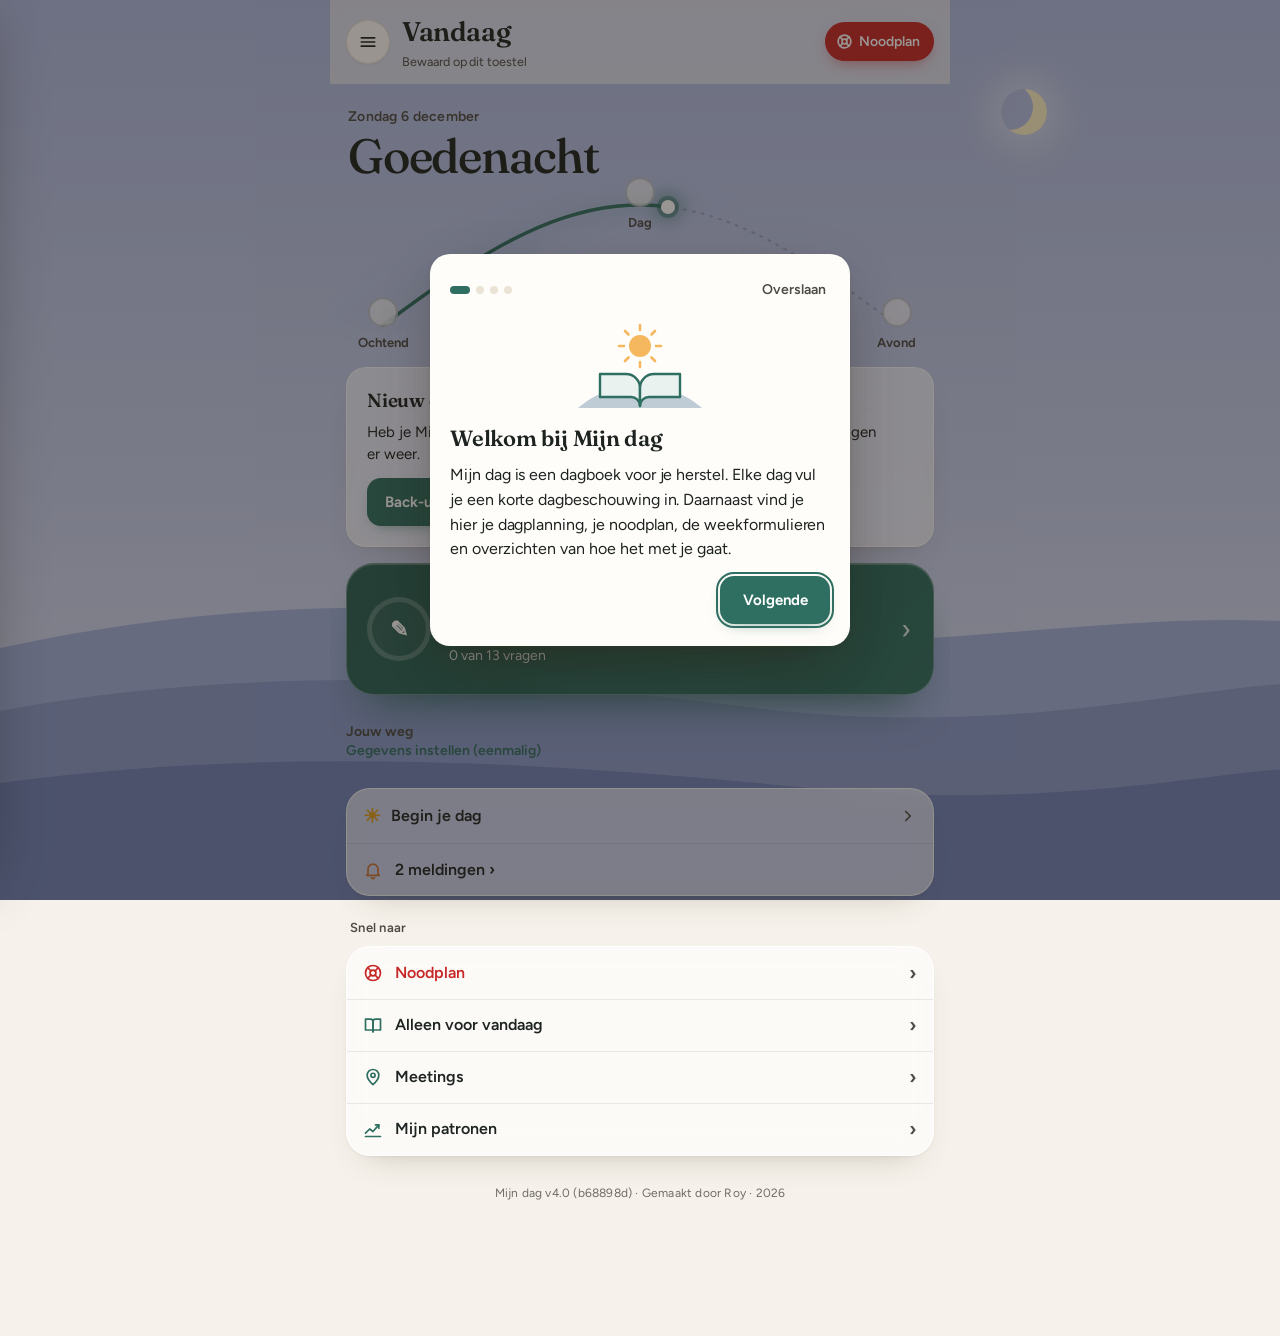
==== commit e8be3ca8: "Mijn dag bijgewerkt (b68898d Meelezen: bij vraag 3, 5 en 6 stelt de app knopjes voor op basis van je" ====
--- a/index.html
+++ b/index.html
@@ -110,6 +110,7 @@
     <div class="rustlijst" id="homeVandaag">
       <button type="button" class="ochrij hidden" id="ochtendRij"></button>
       <div class="homekop" id="homeVandaagKop" data-en="Today">Vandaag</div>
+      <div class="card hidden" id="talkHerinnering"></div>
       <div class="card hidden" id="meetToday"></div>
       <div class="card hidden" id="planCard"></div>
       <div class="card hidden" id="goalsMini"></div>
@@ -257,7 +258,7 @@
       <input type="file" id="backupFile" accept="application/json,.json" class="hidden">
     </div>
   </section>
-  <footer class="credits" data-en="My day v4.0 (5fa3665) · Made by Roy · 2026">Mijn dag v4.0 (5fa3665) · Gemaakt door Roy · 2026</footer>
+  <footer class="credits" data-en="My day v4.0 (b68898d) · Made by Roy · 2026">Mijn dag v4.0 (b68898d) · Gemaakt door Roy · 2026</footer>
 </div>
 
 <div class="drawer-bg" id="drawerBg"></div>
@@ -360,6 +361,7 @@
 <script src="onderdelen/basis/opslag.js"></script>
 <script src="onderdelen/mijn-dag/dag.js"></script>
 <script src="onderdelen/mijn-dag/weergave.js"></script>
+<script src="onderdelen/mijn-dag/meelezen.js"></script>
 <script src="onderdelen/mijn-dag/dag-stijl.js"></script>
 <script src="onderdelen/mijn-dag/ochtend.js"></script>
 <script src="onderdelen/mijn-dag/vandaag.js"></script>
@@ -384,6 +386,7 @@
 <script src="onderdelen/herstel/jft.js"></script>
 <script src="onderdelen/herstel/stappenwerk.js"></script>
 <script src="onderdelen/herstel/een-op-een.js"></script>
+<script src="onderdelen/herstel/een-op-een-pdf.js"></script>
 <script src="onderdelen/week/weekdoel.js"></script>
 <script src="onderdelen/week/weekterugblik.js"></script>
 <script src="onderdelen/basis/backup.js"></script>
--- a/opmaak/app.css
+++ b/opmaak/app.css
@@ -1,2061 +1,2069 @@
-/* © 2026 Roy van Dalem. Alle rechten voorbehouden. */
-  /* ===== Ontwerpvariabelen: de enige plek waar kleuren, maten, hoeken, schaduwen, letters en beweging staan =====
-     Componenten hieronder gebruiken deze variabelen. Kleurthema's (data-theme) veranderen alleen --accent en --accent-soft. */
-  :root{
-    /* tekstgrootte: Normaal 1, Groot 1.15, Extra groot 1.3 (html[data-tekst], zie instellingen.js). Elke lettergrootte is calc(…px*var(--ts)) */
-    --ts:1;
-    /* lettergroottes (schalen mee met --ts); niets kleiner dan 12px */
-    --fs-bijschrift:calc(12px*var(--ts)); --fs-klein:calc(13px*var(--ts)); --fs-label:calc(14px*var(--ts));
-    --fs-tekst:calc(15px*var(--ts)); --fs-lees:calc(16px*var(--ts));
-    --fs-kaartkop:calc(19px*var(--ts)); --fs-kop-s:calc(18px*var(--ts)); --fs-kop-m:calc(22px*var(--ts)); --fs-kop-l:calc(24px*var(--ts)); --fs-kop-xl:calc(30px*var(--ts));
-    --serif:"Fraunces",Georgia,"Times New Roman",serif;
-    /* afstanden: stappen van 4 (8, 16 en 24 zijn de hoofdmaten) */
-    --ruimte-1:4px; --ruimte-2:8px; --ruimte-3:12px; --ruimte-4:16px; --ruimte-6:24px;
-    /* hoeken: s = kleine knopjes, m = velden en knoppen, l/xl = panelen, --radius = kaarten, rond = pillen */
-    --hoek-s:10px; --hoek-m:12px; --hoek-l:14px; --hoek-xl:16px; --radius:20px; --hoek-rond:999px;
-    /* kleuren (licht) */
-    --bg:#f6f2eb; --card:#fffdf9; --field:#faf6ef; --line:#ebe3d6; --ink:#1d2321; --muted:#6c6a63;
-    --accent:#2f6f62; --accent-soft:#e3efeb; --warm:#c8743a; --warm-soft:#f8e9dd; --danger:#c62828;
-    --warm-text:#9c5420; --danger-text:#c62828;
-    --glas:color-mix(in srgb,var(--bg) 64%,transparent);
-    --glasrand:color-mix(in srgb,var(--line) 70%,transparent);
-    /* schaduwen: gewoon (kaarten) en hoog (zwevende delen) */
-    --shadow:0 1px 2px rgba(70,50,25,.06),0 16px 34px -20px rgba(70,50,25,.30);
-    --shadow-hoog:0 2px 4px rgba(70,50,25,.07),0 24px 44px -22px rgba(70,50,25,.36);
-    /* focus op een invulveld: gekleurde rand met zachte gloed; achtergrond achter een venster */
-    --focus-veld:0 0 0 4px color-mix(in srgb,var(--accent) 16%,transparent);
-    --waas:rgba(34,26,18,.46);
-    /* beweging: overal dezelfde timing */
-    --ease:cubic-bezier(.22,.8,.24,1); --ease-veer:cubic-bezier(.3,1.45,.5,1);
-    --t-snel:.16s; --t:.32s; --t-traag:.6s;
-    /* kleuren van het moment van de dag (lucht, opstartscherm) */
-    --ochtend1:#f6cdc2; --ochtend2:#fde6c3; --middag1:#cfe5f6; --middag2:#eef6f2;
-    --avond1:#141d47; --avond2:#3f3f80; --nacht1:#0b1230; --nacht2:#1d2a50;
-    --zon:#f6b85e; --maan:#f4e6bd;
-    --tint:#f3c9a8;
-    /* dagring */
-    --dr0:#eaa07c; --dr1:#78b2d6; --dr2:#6b6cc4;
-    /* cijferkleuren van laag (k1) naar hoog (k4) in kalender en weekbolletjes; k0 = geen cijfer */
-    --k0:color-mix(in srgb,var(--accent) 22%,var(--card)); --k1:#e9a79c; --k2:#f1c48d; --k3:#b7d7a8; --k4:#78bc9a;
-  }
-  /* donker (avondstand): diep avondblauw met warm lamplicht, niet gewoon omgekeerd */
-  html[data-donker]{
-    --bg:#121319; --card:#1b1d25; --field:#16171e; --line:#2a2c37; --ink:#f2ece2; --muted:#a8a196;
-    --accent:#6cbfa9; --accent-soft:#22332f; --warm:#eaa66c; --warm-soft:#3a2b22; --danger:#ca4444;
-    --warm-text:var(--warm); --danger-text:#ec6b6b;
-    --glas:color-mix(in srgb,var(--bg) 58%,transparent); --waas:rgba(4,5,10,.6);
-    --shadow:0 1px 0 rgba(255,236,210,.035) inset,0 1px 2px rgba(0,0,0,.35),0 18px 36px -18px rgba(0,0,0,.75);
-    --shadow-hoog:0 1px 0 rgba(255,236,210,.05) inset,0 2px 4px rgba(0,0,0,.4),0 26px 48px -20px rgba(0,0,0,.8);
-    --dr0:#f0b08e; --dr1:#8cc4e6; --dr2:#9a9cf0;
-    --k0:#86a69d; --k1:#d48f86; --k2:#dcb071; --k3:#9cc28f; --k4:#6cb592;
-  }
-  html[data-theme="blauw"]{--accent:#2f5f9e;--accent-soft:#e2eaf6}
-  html[data-theme="paars"]{--accent:#6a4c9c;--accent-soft:#ece6f5}
-  html[data-theme="petrol"]{--accent:#1f6f80;--accent-soft:#dff0f3}
-  html[data-theme="roze"]{--accent:#a8437a;--accent-soft:#f6e3ee}
-  html[data-theme="antraciet"]{--accent:#3d4a52;--accent-soft:#e6e9eb}
-  html[data-donker][data-theme="blauw"]{--accent:#7aa8e6;--accent-soft:#1f2a3a} html[data-donker][data-theme="paars"]{--accent:#b39ae0;--accent-soft:#2b2438} html[data-donker][data-theme="petrol"]{--accent:#66c2d4;--accent-soft:#1d3236} html[data-donker][data-theme="roze"]{--accent:#e28bbb;--accent-soft:#3a2230} html[data-donker][data-theme="antraciet"]{--accent:#a9b6bf;--accent-soft:#262d31}
-  *{box-sizing:border-box}
-  html,body{margin:0;background:var(--bg);color:var(--ink);
-    font:calc(17px*var(--ts))/1.45 "Inter",-apple-system,BlinkMacSystemFont,"Segoe UI",Roboto,sans-serif;font-feature-settings:"cv11","ss01";-webkit-text-size-adjust:100%}
-  .wrap{max-width:620px;margin:0 auto;padding:var(--ruimte-4) 14px 120px}
-  header{display:flex;align-items:center;justify-content:space-between;gap:var(--ruimte-3);margin:var(--ruimte-1) 2px 14px}
-  h1{font-size:calc(23px*var(--ts));margin:0;letter-spacing:-.3px;white-space:nowrap;overflow:hidden;text-overflow:ellipsis;color:var(--accent)}
-  .status{font-size:var(--fs-klein);color:var(--muted)}
-  .tabs{display:flex;background:var(--card);border:1px solid var(--line);border-radius:var(--hoek-rond);padding:var(--ruimte-1);margin-bottom:14px}
-  .tabs button{flex:1;border:0;background:none;padding:9px;border-radius:var(--hoek-rond);font:inherit;font-size:var(--fs-tekst);color:var(--muted)}
-  .tabs button.on{background:var(--accent);color:var(--op-accent);font-weight:600}
-  .datebar{display:flex;align-items:center;justify-content:space-between;margin:0 2px var(--ruimte-3)}
-  .datebar .d{font-weight:600;text-align:center;flex:1}
-  .datebar .d::first-letter{text-transform:uppercase}
-  .iconbtn{border:1px solid var(--line);background:var(--card);color:var(--ink);width:40px;height:40px;border-radius:50%;font-size:var(--fs-kop-s)}
-  .iconbtn:disabled{opacity:.3}
-  .card{background:var(--card);border:1px solid var(--line);border-radius:var(--radius);padding:var(--ruimte-4);margin-bottom:var(--ruimte-3);box-shadow:0 1px 2px rgba(0,0,0,.03),0 6px 16px rgba(0,0,0,.035)}
-  .card.done{border-color:var(--accent)}
-  .info{display:grid;grid-template-columns:auto 1fr;gap:var(--ruimte-2) var(--ruimte-3);align-items:center}
-  .info .k{color:var(--muted);font-size:var(--fs-tekst)}
-  .info .v{font-weight:600}
-  .info input{width:100%;border:1px solid var(--line);border-radius:var(--hoek-s);padding:var(--ruimte-2) 10px;font:inherit;font-size:var(--fs-lees);background:var(--bg);color:var(--ink)}
-  .intro{font-size:var(--fs-tekst);color:var(--muted);margin:var(--ruimte-3) 0 0}
-  .linkbtn{border:0;background:none;color:var(--accent);font:inherit;font-size:var(--fs-label);padding:0}
-  .qhead{display:flex;gap:10px;align-items:flex-start}
-  .num{flex:none;width:28px;height:28px;border-radius:50%;background:var(--accent-soft);color:var(--accent);
-    display:grid;place-items:center;font-size:var(--fs-label);font-weight:700}
-  .card.done .num{background:var(--accent);color:var(--op-accent)}
-  .qtitle{font-weight:650;font-size:var(--fs-kop-s);margin:1px 0 0}
-  .tipbtn{border:0;background:none;color:var(--accent);font:inherit;font-size:var(--fs-label);padding:var(--ruimte-1) 0;margin-top:2px}
-  .tip{font-size:var(--fs-tekst);color:var(--muted);background:var(--accent-soft);border-radius:var(--hoek-m);padding:10px var(--ruimte-3);margin-top:var(--ruimte-2)}
-  .scale{display:flex;gap:var(--ruimte-2);margin-top:var(--ruimte-3)}
-  .scale button{flex:1;border:1px solid var(--line);background:var(--bg);color:var(--ink);border-radius:var(--hoek-m);padding:11px var(--ruimte-1);font:inherit;font-size:var(--fs-tekst)}
-  .scale button.on{background:var(--accent);border-color:var(--accent);color:var(--op-accent);font-weight:600}
-  .score{display:grid;grid-template-columns:repeat(5,1fr);gap:6px;margin-top:var(--ruimte-3)}
-  .score button{border:1px solid var(--line);background:var(--bg);color:var(--ink);border-radius:var(--hoek-m);padding:10px 0;font:inherit;font-weight:600}
-  .score button.on{background:var(--accent);border-color:var(--accent);color:var(--op-accent)}
-  .score button.on[data-low]{background:var(--danger);border-color:var(--danger)}
-  .score button.on[data-mid]{background:var(--warm-knop);border-color:var(--warm-knop);color:var(--op-warm)}
-  .label{font-size:var(--fs-klein);color:var(--muted);margin:var(--ruimte-3) 0 6px;text-transform:uppercase;letter-spacing:.4px}
-  .chips{display:flex;flex-wrap:wrap;gap:6px}
-  .chip{border:1px solid var(--line);background:var(--bg);color:var(--ink);border-radius:var(--hoek-rond);padding:7px var(--ruimte-3);font:inherit;font-size:var(--fs-label)}
-  .chip:active{transform:scale(.97)}
-  .chip.on{background:var(--accent);border-color:var(--accent);color:var(--op-accent)}
-  .chip.feel.on{background:var(--warm-knop);color:var(--op-warm)}
-  .chip.start{border-style:dashed}
-  .chip.feel{background:var(--warm-soft);border-color:transparent}
-  textarea{width:100%;min-height:92px;margin-top:10px;border:1px solid var(--line);border-radius:var(--hoek-m);padding:11px;
-    font:inherit;font-size:var(--fs-lees);background:var(--bg);color:var(--ink);resize:vertical}
-  textarea.big{min-height:170px}
-  .tview{margin-top:10px;border:1px solid var(--line);border-radius:var(--hoek-m);padding:11px;font-size:var(--fs-lees);background:var(--bg);
-    white-space:pre-wrap;word-wrap:break-word;min-height:92px;cursor:text;line-height:1.45}
-  .tview b{font-weight:700}
-  .tview .hint{display:block;color:var(--muted);font-size:var(--fs-bijschrift);margin-top:6px}
-  /* v3.5: groot schrijfscherm vraag 1 */
-  .card.fs{position:fixed;left:0;right:0;top:0;height:100vh;margin:0;border-radius:0;z-index:300;display:flex;flex-direction:column;
-    padding:calc(12px + env(safe-area-inset-top)) 16px 12px;overflow:hidden;animation:fsIn .2s ease}
-  @keyframes fsIn{from{opacity:.4;transform:scale(.98)}to{opacity:1;transform:none}}
-  .card.fs > textarea{flex:1;min-height:0;margin-top:var(--ruimte-3);font-size:calc(19px*var(--ts));line-height:1.6;padding:14px;resize:none}
-  .card.fs .fsum,.card.fs .fchev{display:none}
-  .fsclose{display:none}
-  .card.fs .fsclose{display:flex;align-items:center;justify-content:center;flex:none;width:44px;height:44px;border-radius:var(--hoek-rond);border:0;background:var(--accent-soft);color:var(--accent);cursor:pointer}
-  .fsclose svg{width:22px;height:22px}
-  body.fsopen{overflow:hidden}
-  .klaarbtn{display:flex;align-items:center;gap:10px;width:100%;margin-top:var(--ruimte-3);min-height:48px;padding:10px 14px;border-radius:var(--hoek-m);
-    border:1.5px dashed var(--line);background:var(--card);color:var(--muted);font:inherit;font-size:var(--fs-tekst);font-weight:600;cursor:pointer;text-align:left}
-  .klaarbtn .kc{flex:none;width:26px;height:26px;border-radius:var(--hoek-rond);border:2px solid currentColor;display:flex;align-items:center;justify-content:center}
-  .klaarbtn .kc svg{width:16px;height:16px;opacity:0}
-  .klaarbtn.on{border-style:solid;border-color:var(--accent);background:var(--accent-soft);color:var(--accent)}
-  .klaarbtn.on .kc{background:var(--accent);border-color:var(--accent);color:var(--op-accent)}
-  .klaarbtn.on .kc svg{opacity:1}
-  .klaarbtn:disabled{opacity:.5;cursor:default}
-  .card.fs .klaarbtn{display:none}
-  body.fsopen .bottom{display:none}
-  textarea:focus,.info input:focus{outline:2px solid var(--accent);border-color:transparent}
-  .bottom{position:fixed;left:0;right:0;bottom:0;background:color-mix(in srgb,var(--bg) 88%,transparent);
-    backdrop-filter:blur(10px);-webkit-backdrop-filter:blur(10px);border-top:1px solid var(--line);padding:10px 14px calc(10px + env(safe-area-inset-bottom))}
-  .bottom .in{max-width:620px;margin:0 auto;display:flex;align-items:center;gap:var(--ruimte-3)}
-  .prog{flex:1;display:flex;align-items:center;gap:var(--ruimte-3);min-width:0}
-  .prog .ptx{flex:1;min-width:0}
-  .prog .bar{display:none}
-  .ring{width:44px;height:44px;flex:none}
-  .ring circle{fill:none;stroke-width:5}
-  .ring .rb{stroke:var(--line)}
-  .ring .rf{stroke:var(--accent);stroke-linecap:round;transform:rotate(-90deg);transform-origin:22px 22px;transition:stroke-dashoffset .4s ease}
-  .ring .rt{font:600 calc(13px*var(--ts)) "Inter",-apple-system,sans-serif;fill:var(--ink);transition:opacity .2s}
-  .ring .rc{fill:none;stroke:var(--accent);stroke-width:4;stroke-linecap:round;stroke-linejoin:round;opacity:0;transform:scale(.3);transform-origin:22px 22px;transition:opacity .2s,transform .45s cubic-bezier(.3,1.6,.5,1)}
-  .ring.full .rt{opacity:0}
-  .ring.full .rc{opacity:1;transform:none}
-  .rip{position:absolute;border-radius:50%;background:currentColor;opacity:.22;transform:scale(0);pointer-events:none;animation:ripple .55s ease-out forwards}
-  @keyframes ripple{to{transform:scale(3.2);opacity:0}}
-  .chip,.scale button,.score button,button.primary,button.ghost,.daytabs button{position:relative;overflow:hidden}
-  .sumdone{text-align:center;margin:var(--ruimte-1) 0 var(--ruimte-4)}
-  .sumdone svg{width:64px;height:64px;display:block;margin:0 auto var(--ruimte-2)}
-  .sumdone circle,.sumdone path{fill:none;stroke:var(--accent);stroke-width:5;stroke-linecap:round;stroke-linejoin:round}
-  .sumdone circle{stroke-dasharray:176;stroke-dashoffset:176;transform:rotate(-90deg);transform-origin:32px 32px;animation:drawLine .55s ease forwards .1s}
-  .sumdone path{stroke-dasharray:40;stroke-dashoffset:40;animation:drawLine .35s ease forwards .6s}
-  .sumdone .st{font-size:calc(17px*var(--ts));font-weight:700;opacity:0;animation:fadeIn .4s ease forwards .85s}
-  @keyframes drawLine{to{stroke-dashoffset:0}}
-  @media (prefers-reduced-motion: reduce){.sumdone circle,.sumdone path{animation:none;stroke-dashoffset:0}.sumdone .st{animation:none;opacity:1}.rip{display:none}}
-  .bar{height:8px;border-radius:99px;background:var(--line);overflow:hidden;margin-top:var(--ruimte-1)}
-  .bar i{display:block;height:100%;background:var(--accent);width:0;transition:width .3s}
-  .prog small{color:var(--muted);font-size:var(--fs-klein)}
-  .primary{border:0;background:var(--accent);color:var(--op-accent);border-radius:var(--hoek-m);padding:var(--ruimte-3) var(--ruimte-4);font:inherit;font-weight:600;font-size:var(--fs-tekst);text-decoration:none;display:inline-block}
-  .ghost{border:1px solid var(--line);background:var(--card);color:var(--ink);border-radius:var(--hoek-m);padding:11px 14px;font:inherit;font-size:var(--fs-tekst);text-decoration:none;display:inline-block}
-  .hist .item{display:flex;gap:var(--ruimte-3);align-items:center;cursor:pointer}
-  .hist .emo{font-size:calc(20px*var(--ts));font-weight:700;width:44px;height:44px;border-radius:50%;background:var(--accent-soft);color:var(--accent);display:grid;place-items:center;flex:none}
-  .hist .t{font-weight:600;text-transform:capitalize}
-  .hist .s{color:var(--muted);font-size:var(--fs-label);display:-webkit-box;-webkit-line-clamp:2;-webkit-box-orient:vertical;overflow:hidden}
-  .empty{color:var(--muted);text-align:center;padding:30px 10px}
-  .overlay{position:fixed;inset:0;background:rgba(0,0,0,.45);display:none;align-items:flex-end;justify-content:center;z-index:10}
-  .overlay.show{display:flex}
-  .sheet{background:var(--card);width:100%;max-width:620px;max-height:88vh;overflow:auto;border-radius:20px 20px 0 0;padding:18px 16px calc(18px + env(safe-area-inset-bottom))}
-  .sheet h2{margin:0 0 var(--ruimte-1);font-size:calc(21px*var(--ts))}
-  .sheet pre{white-space:pre-wrap;font:inherit;font-size:var(--fs-tekst);background:var(--bg);border-radius:var(--hoek-m);padding:var(--ruimte-3);margin:var(--ruimte-3) 0}
-  .row{display:flex;gap:var(--ruimte-2);justify-content:flex-end;flex-wrap:wrap}
-  .note{font-size:var(--fs-klein);color:var(--muted);margin-top:10px}
-  .field{margin-top:var(--ruimte-3)}
-  .field label{display:block;font-size:var(--fs-label);color:var(--muted);margin-bottom:var(--ruimte-1)}
-  .field input{width:100%;border:1px solid var(--line);border-radius:var(--hoek-s);padding:10px;font:inherit;font-size:var(--fs-lees);background:var(--bg);color:var(--ink)}
-  .bkdot{display:inline-block;width:9px;height:9px;border-radius:var(--hoek-rond);background:var(--warm);margin-left:var(--ruimte-2);vertical-align:middle;box-shadow:0 0 0 3px var(--warm-soft)}
-  .bkdot.hidden{display:none}
-  .jftnav{display:flex;align-items:center;gap:var(--ruimte-2);margin:10px 0 var(--ruimte-3)}
-  .jftarrow{flex:none;width:44px;height:44px;border-radius:var(--hoek-rond);border:1px solid var(--line);background:var(--card);color:var(--accent);display:flex;align-items:center;justify-content:center;cursor:pointer}
-  .jftarrow svg{width:20px;height:20px;fill:none;stroke:currentColor;stroke-width:2.4;stroke-linecap:round;stroke-linejoin:round}
-  .jftarrow:disabled{opacity:.3;cursor:default}
-  .jftday{position:relative;flex:1;min-width:0;text-align:center;background:var(--card);border-radius:var(--hoek-m);padding:6px var(--ruimte-2);cursor:pointer}
-  .jftday #jftDate{display:block;font-weight:650;font-size:var(--fs-lees)}
-  .jftday #jftRel{display:block;font-size:var(--fs-klein);margin:0}
-  .jftday input{position:absolute;inset:0;width:100%;height:100%;opacity:0;cursor:pointer;border:0;padding:0;margin:0}
-  .jftbody{font-size:var(--fs-lees);line-height:1.55;margin-bottom:var(--ruimte-3)}
-  .jftbody p{margin:0 0 10px}
-  .jftbody p.quote{font-style:italic}
-  .jftbody p.avv{font-weight:600}
-  .cal{display:grid;grid-template-columns:repeat(7,1fr);gap:var(--ruimte-1)}
-  .cal .wd{font-size:var(--fs-bijschrift);color:var(--muted);text-align:center;padding-bottom:2px}
-  .cal .c{aspect-ratio:1;border-radius:var(--hoek-s);border:1px solid var(--line);background:var(--bg);color:var(--ink);font:inherit;font-size:var(--fs-label);display:flex;flex-direction:column;align-items:center;justify-content:center;padding:0;gap:3px}
-  .cal .c.has{background:var(--accent-soft);border-color:transparent;font-weight:600}
-  .cal .c.now{border:2px solid var(--accent)}
-  .cal .c.fut{opacity:.35}
-  .cal .dots{display:flex;gap:3px;height:7px}
-  .dot{width:7px;height:7px;border-radius:50%;display:inline-block;box-sizing:border-box}
-  .dot.z{background:var(--warm)}
-  .dot.t{border:1.5px solid var(--warm)}
-  .legend{display:flex;gap:14px;flex-wrap:wrap;font-size:var(--fs-klein);color:var(--muted);margin:10px 0 var(--ruimte-1);align-items:center}
-  .legend span{display:inline-flex;align-items:center;gap:5px}
-  .tiles{display:grid;grid-template-columns:repeat(2,1fr);gap:var(--ruimte-2);margin-top:var(--ruimte-3)}
-  .tile{background:var(--bg);border-radius:var(--hoek-m);padding:10px var(--ruimte-3)}
-  .tile b{display:block;font-size:var(--fs-kop-m)}
-  .tile small{color:var(--muted);font-size:var(--fs-klein)}
-  .bl .r{display:grid;grid-template-columns:1fr auto;gap:3px var(--ruimte-2);font-size:var(--fs-tekst);margin-top:var(--ruimte-2)}
-  .bl .r .track{grid-column:1 / -1;height:6px;border-radius:99px;background:var(--line);overflow:hidden}
-  .bl .r .track i{display:block;height:100%;background:var(--warm)}
-  .sosbtn{border:0;background:var(--danger);color:#fff;border-radius:var(--hoek-rond);padding:9px 14px 9px 11px;font:inherit;font-size:var(--fs-label);font-weight:600;flex:none}
-  .ic{width:22px;height:22px;fill:none;stroke:currentColor;stroke-width:1.8;stroke-linecap:round;stroke-linejoin:round;flex:none}
-  #menuBtn{display:grid;place-items:center;padding:0}
-  #menuBtn .ic{width:20px;height:20px}
-  .sosbtn{display:inline-flex;align-items:center;gap:6px;box-shadow:0 2px 8px color-mix(in srgb,var(--danger) 35%,transparent)}
-  .sosbtn .ic{width:17px;height:17px;stroke-width:2.2}
-  .drawer{position:fixed;top:0;left:0;bottom:0;width:min(82vw,300px);background:var(--card);z-index:20;transform:translateX(-105%);transition:transform .28s cubic-bezier(.2,.8,.2,1);
-    padding:calc(16px + env(safe-area-inset-top)) 12px calc(18px + env(safe-area-inset-bottom));display:flex;flex-direction:column;gap:2px;box-shadow:4px 0 30px rgba(0,0,0,.18);overflow:auto;border-radius:0 22px 22px 0}
-  .drawer.open{transform:none}
-  .drawer-bg{position:fixed;inset:0;background:rgba(10,20,18,.35);backdrop-filter:blur(2px);-webkit-backdrop-filter:blur(2px);z-index:19;display:none}
-  .drawer-bg.show{display:block}
-  .drawer .dhead{display:flex;align-items:center;gap:var(--ruimte-3);padding:6px 10px 14px;margin-bottom:var(--ruimte-1);border-bottom:1px solid var(--line)}
-  .drawer .dlogo{width:44px;height:44px;border-radius:var(--hoek-m);background:linear-gradient(135deg,color-mix(in srgb,var(--accent) 82%,#fff),color-mix(in srgb,var(--accent) 85%,#000));display:grid;place-items:center;flex:none;box-shadow:0 2px 8px color-mix(in srgb,var(--accent) 30%,transparent)}
-  .drawer .dlogo .logo{width:34px;height:34px;display:block}
-  .drawer .dname{font-weight:700;font-size:calc(19px*var(--ts));line-height:1.2;color:var(--accent)}
-  .drawer .dsub{font-size:var(--fs-klein);color:var(--muted)}
-  .drawer .dgroup{font-size:var(--fs-bijschrift);color:var(--muted);text-transform:uppercase;letter-spacing:.6px;padding:14px var(--ruimte-3) var(--ruimte-1)}
-  .drawer button{display:flex;align-items:center;gap:14px;border:0;background:none;color:var(--ink);font:inherit;font-size:var(--fs-lees);padding:11px var(--ruimte-3);border-radius:var(--hoek-m);text-align:left;position:relative}
-  .drawer button .ic{color:var(--muted)}
-  .drawer button:active{background:var(--bg)}
-  .drawer button.on{background:var(--accent-soft);color:var(--accent);font-weight:600}
-  .drawer button.on .ic{color:var(--accent)}
-  .drawer button.on::before{content:"";position:absolute;left:-12px;top:10px;bottom:10px;width:4px;border-radius:0 4px 4px 0;background:var(--accent)}
-  .drawer button.sos,.drawer button.sos .ic{color:var(--danger-text,var(--danger));font-weight:600}
-  .drawer button.sos.on{background:color-mix(in srgb,var(--danger) 12%,transparent)}
-  .drawer button.sos.on::before{background:var(--danger)}
-  .sosinp{flex:1;min-width:0;border:1px solid var(--line);border-radius:var(--hoek-s);padding:9px 10px;font:inherit;font-size:var(--fs-lees);background:var(--bg);color:var(--ink)}
-  .soslist{margin:var(--ruimte-2) 0 0;padding:0;list-style:none}
-  .soslist li{display:flex;gap:10px;align-items:flex-start;padding:10px 0;border-top:1px solid var(--line);font-size:calc(17px*var(--ts));cursor:pointer}
-  .soslist li:first-child{border-top:0}
-  .soslist li.done .t{text-decoration:line-through;color:var(--muted)}
-  .soslist li.done .num{background:var(--accent);color:var(--op-accent)}
-  .contact{display:flex;align-items:center;gap:10px;padding:10px 0}
-  .contact + .contact{border-top:1px solid var(--line)}
-  .planitem{display:flex;gap:var(--ruimte-3);align-items:center;padding:9px 0;font-size:var(--fs-lees);border-top:1px solid var(--line);cursor:pointer}
-  .label + .planitem{border-top:0}
-  .planitem input{width:22px;height:22px;accent-color:var(--accent);flex:none;margin:0}
-  .planitem.done span{text-decoration:line-through;color:var(--muted)}
-  .chip.cleanchip{border-color:var(--accent);font-weight:600}
-  .chip.cleanchip::before{content:"";display:inline-block;width:14px;height:14px;margin-right:6px;vertical-align:-2px;background:var(--warm);-webkit-mask:url("data:image/svg+xml,%3Csvg xmlns=%27http://www.w3.org/2000/svg%27 viewBox=%270 0 24 24%27%3E%3Cpath d=%27M12 3.5l2.6 5.3 5.9.9-4.3 4.1 1 5.8L12 16.9 6.8 19.6l1-5.8-4.3-4.1 5.9-.9z%27/%3E%3C/svg%3E") center/contain no-repeat;mask:url("data:image/svg+xml,%3Csvg xmlns=%27http://www.w3.org/2000/svg%27 viewBox=%270 0 24 24%27%3E%3Cpath d=%27M12 3.5l2.6 5.3 5.9.9-4.3 4.1 1 5.8L12 16.9 6.8 19.6l1-5.8-4.3-4.1 5.9-.9z%27/%3E%3C/svg%3E") center/contain no-repeat}
-  .chip.cleanchip.on::before{color:var(--op-accent)}
-  .talkrow{display:flex;gap:var(--ruimte-3);align-items:flex-start;padding:10px 0;border-top:1px solid var(--line);cursor:pointer}
-  .talkrow input{width:22px;height:22px;accent-color:var(--accent);flex:none;margin:2px 0 0}
-  .talkrow .tx{flex:1;min-width:0;font-size:var(--fs-lees);word-wrap:break-word}
-  .talkrow .tx small{display:block;color:var(--muted);font-size:var(--fs-klein);margin-top:2px}
-  .talkrow.done .tx span{text-decoration:line-through;color:var(--muted)}
-  .talkrow .del{border:0;background:none;color:var(--muted);font:inherit;font-size:var(--fs-label);padding:2px var(--ruimte-1);flex:none}
-  .talkrow .del.sure{color:var(--warm-text);font-weight:600}
-  html{scrollbar-width:thin;scrollbar-color:color-mix(in srgb,var(--muted) 45%,transparent) transparent}
-  *{scrollbar-width:thin;scrollbar-color:color-mix(in srgb,var(--muted) 45%,transparent) transparent}
-  ::-webkit-scrollbar{width:8px;height:8px}
-  ::-webkit-scrollbar-track{background:transparent}
-  ::-webkit-scrollbar-thumb{background:color-mix(in srgb,var(--muted) 45%,transparent);border-radius:99px;border:2px solid transparent;background-clip:padding-box}
-  ::-webkit-scrollbar-thumb:hover{background-color:color-mix(in srgb,var(--muted) 70%,transparent)}
-  .drawer{overscroll-behavior:contain}
-  @media (max-height:740px){
-    .drawer{padding-top:calc(10px + env(safe-area-inset-top));padding-bottom:10px}
-    .drawer .dhead{padding:2px 10px 10px}
-    .drawer .dlogo{width:38px;height:38px;border-radius:var(--hoek-s)}
-    .drawer .dlogo .logo{width:30px;height:30px}
-    .drawer .dgroup{padding:var(--ruimte-2) var(--ruimte-3) 2px}
-    .drawer button{padding:var(--ruimte-2) var(--ruimte-3);font-size:var(--fs-tekst)}
-  }
-  .credits{text-align:center;font-size:var(--fs-bijschrift);color:var(--muted);margin:28px 0 var(--ruimte-1);letter-spacing:.2px;opacity:.85}
-  .swatches{display:flex;flex-wrap:wrap;gap:10px 14px;margin-top:6px}
-  .swwrap{display:flex;flex-direction:column;align-items:center;gap:var(--ruimte-1);font-size:var(--fs-bijschrift);color:var(--muted);min-width:46px}
-  .swatch{width:38px;height:38px;border-radius:50%;background:var(--sw);border:3px solid var(--card);box-shadow:0 0 0 1px var(--line);padding:0;cursor:pointer}
-  .swatch.on{box-shadow:0 0 0 2.5px var(--sw)}
-  .swwrap.on{color:var(--ink);font-weight:600}
-  .gdays{display:grid;grid-template-columns:repeat(7,1fr);gap:5px;margin-top:var(--ruimte-3)}
-  .gdays button{border:1px solid var(--line);background:var(--bg);color:var(--ink);border-radius:var(--hoek-s);padding:6px 0;font:inherit;font-size:var(--fs-bijschrift);display:flex;flex-direction:column;align-items:center;gap:1px;cursor:pointer}
-  .gdays button b{font-size:var(--fs-tekst)}
-  .gdays button.on{background:var(--accent);border-color:var(--accent);color:var(--op-accent)}
-  .gdays button:disabled{opacity:.35;cursor:default}
-  .gdays button.today{outline:2px solid var(--accent);outline-offset:1px}
-  .gcount{margin-left:auto;font-size:var(--fs-klein);color:var(--muted);flex:none}
-  .goalcheck{display:flex;gap:var(--ruimte-3);align-items:flex-start;flex:1;cursor:pointer;min-width:0}
-  .goalcheck input{width:22px;height:22px;accent-color:var(--accent);flex:none;margin:2px 0 0}
-  .goalcheck.done .qtitle{text-decoration:line-through;color:var(--muted)}
-  .planitem.done .gcount{text-decoration:none}
-  .sectionhead{font-weight:700;font-size:calc(19px*var(--ts));margin:26px 2px 10px;color:var(--ink)}
-  .rv-list{margin:6px 0 0;padding:0;list-style:none}
-  .rv-list li{padding:6px 0 6px 18px;position:relative;font-size:var(--fs-lees)}
-  .rv-list li::before{content:"";position:absolute;left:2px;top:14px;width:7px;height:7px;border-radius:50%;background:var(--accent)}
-  .rv-goal{display:flex;gap:10px;align-items:flex-start;padding:7px 0;font-size:var(--fs-lees)}
-  .rv-goal .m{flex:none;width:22px;text-align:center;font-weight:700;color:var(--accent)}
-  .rv-goal .m.no{color:var(--muted);font-weight:400}
-  .mgroup{display:flex;align-items:center;gap:10px;width:100%;border:0;background:none;font:inherit;color:var(--ink);padding:0;text-align:left;cursor:pointer}
-  .mgroup .qtitle{flex:1}
-  .mgroup .cnt{font-size:var(--fs-label);color:var(--muted)}
-  .mday{font-size:var(--fs-klein);color:var(--muted);text-transform:uppercase;letter-spacing:.4px;margin:var(--ruimte-4) 0 2px}
-  .mrow{display:flex;gap:10px;align-items:flex-start;padding:10px 0;border-top:1px solid var(--line)}
-  .mday + .mrow{border-top:0}
-  .mrow .tx{flex:1;min-width:0}
-  .mrow .tt{font-weight:650;font-size:var(--fs-lees)}
-  .mrow .ad{font-size:var(--fs-label);color:var(--muted);margin-top:2px;word-wrap:break-word}
-  .mrow .nt{font-size:var(--fs-klein);color:var(--warm-text);margin-top:2px}
-  .mrow .links{display:flex;gap:14px;margin-top:var(--ruimte-1);flex-wrap:wrap}
-  .star{border:0;background:none;font-size:var(--fs-kop-l);line-height:1;padding:2px var(--ruimte-1);color:var(--muted);flex:none;cursor:pointer}
-  .star.on{color:#e0a020}
-  .badge{display:inline-block;font-size:var(--fs-bijschrift);font-weight:700;letter-spacing:.4px;border-radius:6px;padding:1px 6px;margin-right:6px;background:var(--accent-soft);color:var(--accent);vertical-align:2px}
-  .mform select,.mform input{width:100%;border:1px solid var(--line);border-radius:var(--hoek-s);padding:9px 10px;font:inherit;font-size:var(--fs-lees);background:var(--bg);color:var(--ink)}
-  .mform .two{display:grid;grid-template-columns:1fr 1fr;gap:var(--ruimte-2)}
-  #ktCard{position:relative;overflow:hidden;transition:background .5s ease}
-  #ktCard.ktdark{background:#1d2523;border-color:#1d2523}
-  #ktCard.ktdark .note{color:#9aa6a2}
-  #ktCard.ktdark .ktti{color:#D8FFC4}
-  #ktCard.ktdark .ktnext{color:#e9eeec!important}
-  .ktrow{display:flex;flex-wrap:wrap;gap:6px var(--ruimte-1);justify-content:center;margin-top:10px}
-  .kt{cursor:pointer;transition:transform .25s ease;-webkit-tap-highlight-color:transparent;outline:none}
-  .kt:hover{transform:translateY(-3px) rotate(-3deg)}
-  .kt svg{display:block;transition:filter .5s ease}
-  .kt .ktb{transition:fill .5s ease}
-  .kt .ktt{font-family:inherit}
-  .kt.glow svg{filter:drop-shadow(0 0 6px #9CFF7A) drop-shadow(0 0 14px #6BFF4A)}
-  .kt.glow .ktb{fill:#D8FFC4}
-  .kt.glow .ktt{fill:#2a7a1a}
-  .ktcf{position:absolute;width:6px;height:9px;border-radius:2px;pointer-events:none}
-  .greet{display:flex;align-items:center;gap:10px;font-size:calc(21px*var(--ts));font-weight:650;margin:0 2px var(--ruimte-3);letter-spacing:-.2px}
-  .greet svg{width:30px;height:30px;flex:none}
-  .fsum,.fchev{display:none}
-  .card.done .fchev{display:block;color:var(--muted);font-size:var(--fs-tekst);padding:var(--ruimte-1) 2px 0;flex:none}
-  .card.fold{padding:var(--ruimte-3) var(--ruimte-4);cursor:pointer}
-  .card.fold > :not(.qhead){display:none}
-  .card.fold .tipbtn,.card.fold .tip{display:none}
-  .card.fold .qtitle{font-size:var(--fs-lees)}
-  .card.fold .fsum{display:block;font-size:var(--fs-label);color:var(--muted);white-space:nowrap;overflow:hidden;text-overflow:ellipsis;margin-top:2px}
-  .card.done .qhead{cursor:pointer}
-  .qwrap{display:flex;gap:10px;overflow-x:auto;scroll-snap-type:x mandatory;-webkit-overflow-scrolling:touch;scrollbar-width:none;padding:2px 2px 14px;margin:0 -2px}
-  .qwrap::-webkit-scrollbar{display:none}
-  .bubble{flex:0 0 86%;scroll-snap-align:center;position:relative;background:var(--accent-soft);color:var(--ink);border-radius:20px;padding:18px 18px var(--ruimte-4);font-size:var(--fs-kop-s);font-weight:600;line-height:1.4;min-height:96px;display:flex;flex-direction:column;justify-content:center;box-sizing:border-box}
-  .bubble::after{content:"";position:absolute;left:26px;bottom:-10px;border-width:12px 10px 0 0;border-style:solid;border-color:var(--accent-soft) transparent transparent transparent}
-  .bubble .bdel{position:absolute;top:6px;right:8px;border:0;background:none;color:var(--muted);font:inherit;font-size:var(--fs-klein);font-weight:400;padding:var(--ruimte-1)}
-  .qdots{display:flex;justify-content:center;gap:6px;margin-top:2px}
-  .qdots i{width:7px;height:7px;border-radius:50%;background:var(--line);transition:background .2s}
-  .qdots i.on{background:var(--accent)}
-  .wfitem{display:flex;align-items:center;gap:10px;width:100%;font:inherit;color:var(--ink);cursor:pointer;text-align:left}
-  .wfitem .cnt{font-size:var(--fs-kop-m);color:var(--muted)}
-  .wfst{display:inline-block;margin-top:var(--ruimte-2);font-size:var(--fs-klein);font-weight:600;border-radius:var(--hoek-rond);padding:3px 10px;background:var(--bg);color:var(--muted)}
-  .wfst.busy{background:#fdf0e3;color:var(--warm-text)}
-  .wfst.ok{background:var(--accent-soft);color:var(--accent)}
-  .wff{margin-top:var(--ruimte-3)}
-  .wff textarea{margin-top:0}
-  textarea.small{min-height:56px}
-  .daytabs{display:grid;grid-template-columns:repeat(7,1fr);gap:var(--ruimte-1);margin:0 0 var(--ruimte-3)}
-  .daytabs button{border:1px solid var(--line);background:var(--card);color:var(--ink);border-radius:var(--hoek-m);padding:7px 0 6px;font:inherit;display:flex;flex-direction:column;align-items:center;gap:1px;position:relative}
-  .daytabs .dn{font-weight:650;font-size:var(--fs-label)}
-  .daytabs .dd{font-size:var(--fs-bijschrift);color:var(--muted)}
-  .daytabs button.on{background:var(--accent);border-color:var(--accent);color:var(--op-accent)}
-  .daytabs button.on .dd{color:var(--op-accent);opacity:.85}
-  .daytabs i{position:absolute;top:5px;right:6px;width:6px;height:6px;border-radius:50%;background:var(--accent)}
-  .daytabs button.on i{background:#fff}
-  .slots{margin-top:10px}
-  .slot{display:flex;align-items:center;gap:var(--ruimte-3);width:100%;border:0;border-top:1px solid var(--line);background:none;padding:0 var(--ruimte-1);min-height:38px;font:inherit;color:var(--ink);text-align:left}
-  .slot .tm{width:44px;flex:none;font-size:var(--fs-label);color:var(--muted);font-variant-numeric:tabular-nums}
-  .slot .tx{flex:1;font-size:var(--fs-tekst);font-weight:600;padding:var(--ruimte-2) 10px;border-radius:8px;min-height:20px}
-  .slot.has .tx{background:var(--accent-soft);align-self:stretch;display:flex;align-items:center;border-radius:0}
-  .slot.has:not(.cont) .tx{border-top-left-radius:8px;border-top-right-radius:8px}
-  .slot.has.end .tx{border-bottom-left-radius:8px;border-bottom-right-radius:8px}
-  .slot.cont{border-top-color:transparent}
-  .slot.sel{background:#fdf0e3}
-  .slot.sel .tm{color:var(--warm-text);font-weight:700}
-  .slotpanel{border:2px solid var(--warm);border-radius:var(--hoek-l);padding:var(--ruimte-3);margin:6px 0 10px;background:var(--card)}
-  ul.remind{margin:var(--ruimte-2) 0 0;padding-left:20px;font-size:var(--fs-tekst);line-height:1.5}
-  .qhead .num{position:relative}
-  .card.done .qhead .num{font-size:0}
-  .card.done .qhead .num::after{content:"✓";font-size:var(--fs-tekst);font-weight:800}
-  .card.justdone .qhead .num{animation:numPop .5s cubic-bezier(.3,1.6,.5,1)}
-  @keyframes numPop{0%{transform:scale(.4) rotate(-20deg)}60%{transform:scale(1.25) rotate(4deg)}100%{transform:scale(1) rotate(0)}}
-  .chip,.scale button,.score button,button.primary,button.ghost,.star,.daytabs button{transition:transform .15s ease,background-color .2s ease,border-color .2s ease,color .2s ease}
-  .tap{animation:tapPop .32s ease}
-  @keyframes tapPop{0%{transform:scale(1)}35%{transform:scale(.92)}70%{transform:scale(1.06)}100%{transform:scale(1)}}
-  .fadein{animation:fadeIn .28s ease}
-  @keyframes fadeIn{from{opacity:0;transform:translateY(8px)}to{opacity:1;transform:none}}
-  .plane{position:fixed;left:-80px;bottom:18%;width:68px;height:68px;filter:drop-shadow(0 4px 6px rgba(0,0,0,.18));z-index:200;pointer-events:none;animation:planeFly 1.6s cubic-bezier(.45,.05,.55,.95) forwards}
-  @keyframes planeFly{0%{transform:translate(0,0) rotate(-8deg);opacity:0}10%{opacity:1}50%{transform:translate(55vw,-22vh) rotate(-18deg)}85%{opacity:1}100%{transform:translate(115vw,-55vh) rotate(-28deg);opacity:0}}
-  @media (prefers-reduced-motion: reduce){.card.justdone .qhead .num,.tap,.fadein{animation:none}.plane{display:none}}
-  #splash{position:fixed;inset:0;z-index:500;background:var(--accent);display:flex;flex-direction:column;align-items:center;justify-content:center;transition:opacity .5s ease}
-  #splash.out{opacity:0;pointer-events:none}
-  #splash svg{width:140px;height:140px}
-  #splash .sun{transform:translateY(80px);opacity:0;animation:spRise 1.1s cubic-bezier(.2,.8,.3,1) .15s forwards}
-  @keyframes spRise{to{transform:translateY(0);opacity:1}}
-  #splash .ray{opacity:0;animation:spFade .35s ease forwards}
-  @keyframes spFade{to{opacity:1}}
-  #splash .book{opacity:0;transform:scale(.85);transform-origin:256px 330px;animation:spBook .55s ease .05s forwards}
-  @keyframes spBook{to{opacity:1;transform:scale(1)}}
-  #splash .nm{color:#fff;font-size:calc(26px*var(--ts));font-weight:650;margin-top:var(--ruimte-3);opacity:0;transform:translateY(6px);animation:spName .5s ease 1.25s forwards;letter-spacing:-.2px}
-  @keyframes spName{to{opacity:1;transform:none}}
-  /* --- vormgeving: iconen, ritme, meldingen --- */
-  svg.i{width:20px;height:20px;fill:none;stroke:currentColor;stroke-width:2;stroke-linecap:round;stroke-linejoin:round;display:block;flex:none}
-  .iconbtn{display:inline-grid;place-items:center;padding:0}
-  .xbtn{border:0;background:none;color:var(--muted);padding:6px;margin:-6px -6px 0 0;border-radius:var(--hoek-s);display:inline-grid;place-items:center;flex:none;min-width:36px;min-height:36px}
-  .xbtn:active{background:var(--accent-soft)}
-  .del,.bdel{display:inline-grid;place-items:center;min-width:36px;min-height:36px}
-  .star{display:inline-grid;place-items:center;min-width:40px;min-height:40px}
-  .star.on{color:#e0a020}
-  .celic{display:flex;justify-content:center;color:var(--warm)}
-  .celic svg{width:48px;height:48px;fill:none;stroke:currentColor;stroke-width:1.6;stroke-linecap:round;stroke-linejoin:round}
-  .withic{display:flex;align-items:center;gap:var(--ruimte-2)}
-  .fchev{display:flex}
-  .linkbtn{padding:var(--ruimte-1) 0;min-height:32px;font-weight:600}
-  .linkbtn.more::after{content:"";display:inline-block;width:7px;height:7px;border-right:2px solid currentColor;border-top:2px solid currentColor;transform:rotate(45deg);margin-left:6px;vertical-align:1px}
-  .linkbtn.back::before{content:"";display:inline-block;width:7px;height:7px;border-left:2px solid currentColor;border-bottom:2px solid currentColor;transform:rotate(45deg);margin-right:6px;vertical-align:1px}
-  /* vast ritme: 8 / 16 / 24 */
-  .wrap{padding:var(--ruimte-4) var(--ruimte-4) 120px}
-  header{margin:var(--ruimte-2) 0 var(--ruimte-4)}
-  .card{padding:var(--ruimte-4);margin-bottom:var(--ruimte-4)}
-  .datebar{margin:0 0 var(--ruimte-4)}
-  .sectionhead{margin:var(--ruimte-6) 0 var(--ruimte-2)}
-  .qhead{gap:var(--ruimte-3)}
-  .chips{gap:var(--ruimte-2)}
-  .chip{padding:var(--ruimte-2) 14px;min-height:36px}
-  .scale{gap:var(--ruimte-2);margin-top:var(--ruimte-4)}
-  .score{gap:var(--ruimte-2);margin-top:var(--ruimte-4)}
-  .label{margin:var(--ruimte-4) 0 var(--ruimte-2)}
-  .note{margin-top:var(--ruimte-2)}
-  .tip{padding:var(--ruimte-3) var(--ruimte-4);margin-top:var(--ruimte-2)}
-  textarea{margin-top:var(--ruimte-2);padding:var(--ruimte-3)}
-  .field{margin-top:var(--ruimte-4)}
-  .row{gap:var(--ruimte-2)}
-  .primary{padding:var(--ruimte-3) var(--ruimte-4);min-height:44px}
-  .ghost{padding:var(--ruimte-3) var(--ruimte-4);min-height:44px}
-  .iconbtn{width:44px;height:44px}
-  /* lege schermen */
-  .emptystate{text-align:center;padding:32px var(--ruimte-6);color:var(--muted)}
-  .emptystate .eic{width:56px;height:56px;border-radius:50%;background:var(--accent-soft);color:var(--accent);display:grid;place-items:center;margin:0 auto var(--ruimte-4)}
-  .emptystate .eic svg{width:28px;height:28px}
-  .emptystate .et{color:var(--ink);font-weight:650;font-size:calc(17px*var(--ts));margin-bottom:var(--ruimte-2)}
-  .emptystate .es{font-size:var(--fs-tekst);line-height:1.5;max-width:320px;margin:0 auto}
-  /* meldingen */
-  #toast{position:fixed;left:50%;bottom:calc(96px + env(safe-area-inset-bottom));transform:translate(-50%,16px);opacity:0;z-index:400;background:var(--ink);color:var(--bg);border-radius:var(--hoek-rond);padding:var(--ruimte-3) 18px;font-size:var(--fs-tekst);font-weight:600;display:flex;align-items:center;gap:var(--ruimte-2);max-width:calc(100vw - 32px);box-shadow:0 8px 24px rgba(0,0,0,.18);transition:opacity .25s ease,transform .25s ease;pointer-events:none}
-  #toast.show{opacity:1;transform:translate(-50%,0)}
-  #toast.warn{background:var(--warm-knop);color:var(--op-warm);border-radius:var(--hoek-xl);text-align:left;line-height:1.35}
-  #toast.warn{width:min(380px,calc(100vw - 32px));padding:14px var(--ruimte-4);font-weight:600}
-  #toast.warn svg{flex:none;color:#fff;stroke:#fff}
-  .card.needfill{animation:needFill 2.4s ease}
-  @keyframes needFill{0%,100%{box-shadow:0 0 0 0 transparent}15%,60%{box-shadow:0 0 0 3px var(--warm)}}
-  #summaryBtn.notyet{opacity:.55}
-  #toast svg{width:18px;height:18px;color:#7fd6b9}
-  /* bevestigingsvenster */
-  .dlgback{position:fixed;inset:0;z-index:450;background:rgba(0,0,0,.45);display:flex;align-items:center;justify-content:center;padding:var(--ruimte-6);opacity:0;transition:opacity .2s ease}
-  .dlgback.show{opacity:1}
-  .dlg{background:var(--card);border-radius:20px;padding:var(--ruimte-6);width:100%;max-width:360px;box-shadow:0 16px 48px rgba(0,0,0,.25);transform:scale(.96);transition:transform .2s ease}
-  .dlgback.show .dlg{transform:none}
-  .dlg h3{margin:0 0 var(--ruimte-2);font-size:calc(19px*var(--ts))}
-  .dlg p{margin:0 0 var(--ruimte-6);color:var(--muted);font-size:var(--fs-tekst);line-height:1.5}
-  .dlg .row{justify-content:flex-end}
-  .dlg.sheet{max-width:440px;max-height:calc(100vh - 48px);overflow:auto;padding:var(--ruimte-6) 20px}
-  .dlg.sheet .label{margin-top:var(--ruimte-4)}
-  .dlg.sheet .row{margin-top:var(--ruimte-6)}
-  .timerow{display:flex;gap:var(--ruimte-2);align-items:center}
-  .timerow select{flex:1;min-width:0;min-height:44px;border:1px solid var(--line);border-radius:var(--hoek-s);padding:var(--ruimte-2) 10px;font:inherit;font-size:var(--fs-lees);background:var(--bg);color:var(--ink)}
-  .addbtn{display:flex;align-items:center;justify-content:center;gap:var(--ruimte-2);width:100%;margin-top:var(--ruimte-4)}
-  .vastcard{background:var(--accent-soft);border:0}
-  .vastcard .row{justify-content:flex-start;margin-top:var(--ruimte-3)}
-  .danger{border:0;background:var(--danger);color:#fff;border-radius:var(--hoek-m);padding:var(--ruimte-3) var(--ruimte-4);min-height:44px;font:inherit;font-weight:600;font-size:var(--fs-tekst)}
-  .hidden{display:none!important}
-  /* ===== v3.7 ontwerp: rustiger, strakker, professioneler ===== */
-  html,body{font-family:"Figtree",-apple-system,BlinkMacSystemFont,"Segoe UI",sans-serif;font-feature-settings:"tnum" 0;letter-spacing:-.003em}
-  body{background:var(--bg)}
-  .wrap{padding:18px var(--ruimte-4) 130px}
-  /* kop */
-  header{margin:2px 0 18px}
-  h1{color:var(--ink);font-size:var(--fs-kop-l);font-weight:750;letter-spacing:-.025em}
-  .status{font-size:calc(12.5px*var(--ts))}
-  .sosbtn{box-shadow:0 6px 16px -6px color-mix(in srgb,var(--danger) 60%,transparent)}
-  /* kaarten */
-  .card{border:1px solid transparent;border-radius:var(--radius);padding:20px;margin-bottom:14px;box-shadow:var(--shadow)}
-  .card.done{border-color:color-mix(in srgb,var(--accent) 28%,transparent)}
-  .card.fold{padding:14px 18px}
-  .qhead{gap:14px}
-  .num{width:32px;height:32px;border-radius:var(--hoek-s);font-size:var(--fs-label);font-weight:700;font-variant-numeric:tabular-nums}
-  .qtitle{font-size:calc(17.5px*var(--ts));font-weight:650;line-height:1.35;letter-spacing:-.012em}
-  .card.fold .qtitle{font-size:var(--fs-lees)}
-  .tipbtn,.linkbtn{font-weight:600;font-size:var(--fs-label)}
-  .tip{background:color-mix(in srgb,var(--accent-soft) 70%,var(--card));border-radius:var(--hoek-l);padding:var(--ruimte-3) 14px;font-size:var(--fs-tekst);line-height:1.5}
-  .label{text-transform:none;letter-spacing:0;font-size:calc(13.5px*var(--ts));font-weight:600;color:var(--muted);margin:18px 0 var(--ruimte-2)}
-  /* keuzes */
-  .chip{background:var(--card);border-color:var(--line);min-height:38px;padding:var(--ruimte-2) 14px;font-weight:500;transition:background .15s,border-color .15s,color .15s}
-  .chip.feel{background:var(--warm-soft);border-color:transparent}
-  .chip.on,.chip.feel.on{border-color:transparent}
-  .scale{gap:6px;background:var(--field);border:1px solid var(--line);border-radius:var(--hoek-xl);padding:5px}
-  .scale button{border:0;background:transparent;border-radius:var(--hoek-m);min-height:42px;font-weight:600;color:var(--muted);transition:background .15s,color .15s}
-  .scale button.on{color:var(--op-accent);box-shadow:0 4px 12px -6px color-mix(in srgb,var(--accent) 70%,transparent)}
-  .score{gap:6px}
-  .score button{background:var(--field);border-color:var(--line);border-radius:var(--hoek-m);min-height:44px;font-variant-numeric:tabular-nums}
-  /* tekstvakken */
-  textarea,.tview,.info input{background:var(--field);border-color:var(--line);border-radius:var(--hoek-l);line-height:1.55}
-  textarea:focus,.info input:focus{outline:none;border-color:var(--accent);box-shadow:0 0 0 4px color-mix(in srgb,var(--accent) 16%,transparent)}
-  /* knoppen */
-  .primary{border-radius:var(--hoek-l);min-height:48px;padding:var(--ruimte-3) 18px;font-weight:650;box-shadow:0 6px 16px -8px color-mix(in srgb,var(--accent) 70%,transparent)}
-  .ghost{border-radius:var(--hoek-l);min-height:48px;font-weight:600}
-  .iconbtn{border-color:var(--line);box-shadow:0 1px 2px rgba(20,32,29,.05)}
-  .klaarbtn{border-radius:var(--hoek-l);background:var(--field)}
-  /* voortgangsbalk onderin: zwevend */
-  .bottom{left:12px;right:12px;bottom:calc(10px + env(safe-area-inset-bottom));border:1px solid var(--line);border-radius:22px;
-    background:color-mix(in srgb,var(--card) 90%,transparent);padding:10px 10px 10px 14px;box-shadow:0 18px 40px -16px rgba(20,32,29,.35)}
-  .bottom .in{max-width:592px}
-  .ring .rt{font-family:"Figtree",sans-serif;font-weight:700}
-  /* menu */
-  .drawer{box-shadow:24px 0 60px -20px rgba(0,0,0,.3)}
-  .drawer .dgroup{text-transform:none;letter-spacing:0;font-size:var(--fs-klein);font-weight:600}
-  .drawer button{border-radius:var(--hoek-m);font-weight:500}
-  .drawer button.on{font-weight:650}
-  /* sheets en meldingen */
-  .sheet{border-radius:26px 26px 0 0}
-  .credits{opacity:.8}
-  :focus-visible{outline:2px solid var(--accent);outline-offset:2px}
-  /* lucht bovenaan: verandert mee met het moment van de dag */
-  .sky{position:relative;overflow:hidden;border-radius:26px;padding:22px 18px var(--ruimte-4);margin:0 0 var(--ruimte-4);isolation:isolate;
-    --sk1:#fde8d3;--sk2:#e4f0ee;--orb:#f6b85e;--hill:color-mix(in srgb,var(--accent) 14%,transparent);--skink:var(--ink);
-    background:linear-gradient(160deg,var(--sk1) 0%,var(--sk2) 78%);box-shadow:var(--shadow)}
-  .sky[data-tod="middag"]{--sk1:#dcefff;--sk2:#eaf5f1;--orb:#f8c44f}
-  .sky[data-tod="avond"]{--sk1:#3b3f7a;--sk2:#c98a86;--orb:#ffd6a0;--hill:rgba(20,18,50,.28);--skink:#fff}
-  .sky[data-tod="nacht"]{--sk1:#0f1a33;--sk2:#273a5c;--orb:#f4e3b5;--hill:rgba(0,0,0,.28);--skink:#fff}
-  .skyorb{position:absolute;right:-26px;top:-30px;width:150px;height:150px;border-radius:50%;z-index:-1;
-    background:radial-gradient(circle at 50% 50%,var(--orb) 0 34%,color-mix(in srgb,var(--orb) 35%,transparent) 35%,transparent 70%);opacity:.9}
-  .sky[data-tod="avond"] .skyorb,.sky[data-tod="nacht"] .skyorb{top:-20px;right:-10px;width:120px;height:120px;
-    background:radial-gradient(circle at 50% 50%,var(--orb) 0 26%,color-mix(in srgb,var(--orb) 22%,transparent) 27%,transparent 68%)}
-  .sky[data-tod="nacht"]::before{content:"";position:absolute;inset:0;z-index:-1;opacity:.7;
-    background-image:radial-gradient(1.2px 1.2px at 18% 30%,#fff 50%,transparent 51%),radial-gradient(1px 1px at 42% 18%,#fff 50%,transparent 51%),radial-gradient(1.4px 1.4px at 60% 42%,#fff 50%,transparent 51%),radial-gradient(1px 1px at 30% 60%,#fff 50%,transparent 51%),radial-gradient(1px 1px at 70% 22%,#fff 50%,transparent 51%)}
-  .skyhill{position:absolute;left:-10%;right:-10%;bottom:-62%;height:100%;border-radius:50%;background:var(--hill);z-index:-1}
-  .sky .greet{color:var(--skink);font-size:calc(26px*var(--ts));font-weight:750;letter-spacing:-.025em;margin:0 0 18px;padding-right:70px}
-  .sky .greet svg{display:none}
-  .sky .datebar{margin:0;background:color-mix(in srgb,#fff 62%,transparent);backdrop-filter:blur(8px);-webkit-backdrop-filter:blur(8px);border-radius:var(--hoek-xl);padding:5px}
-  .sky .datebar .d{color:#14201d;font-size:var(--fs-tekst)}
-  .sky .iconbtn{width:38px;height:38px;border:0;background:#fff;box-shadow:0 1px 3px rgba(20,32,29,.12)}
-  .sky .iconbtn:disabled{background:transparent;box-shadow:none}
-  html[data-donker] .sky[data-tod="ochtend"], html[data-donker] .sky[data-tod="middag"]{--sk1:#24344a;--sk2:#1c2a27;--skink:#fff} html[data-donker] .sky .datebar{background:rgba(255,255,255,.12)} html[data-donker] .sky .datebar .d{color:#fff} html[data-donker] .sky .iconbtn{background:rgba(255,255,255,.16);color:#fff}
-  /* ochtendmoment: één rustige regel bovenaan Mijn dag */
-  .ochrij{display:flex;align-items:center;gap:10px;width:100%;min-height:50px;margin:0 0 14px;padding:var(--ruimte-3) var(--ruimte-4);border:0;border-radius:var(--hoek-xl);background:var(--card);color:var(--ink);font:inherit;font-size:var(--fs-lees);font-weight:600;text-align:left;cursor:pointer;box-shadow:var(--shadow)}
-  .ochrij:active{background:var(--accent-soft)}
-  /* startpagina Vandaag */
-  .skypanel{background:color-mix(in srgb,#fff 62%,transparent);backdrop-filter:blur(8px);-webkit-backdrop-filter:blur(8px);border-radius:var(--hoek-xl);padding:var(--ruimte-3) 14px;color:#14201d}
-  .skypanel .note{color:#3d4a47}
-  .skypanel .linkbtn{color:#245a4f}
-  .skydagen{font-size:var(--fs-kop-m);font-weight:750;letter-spacing:-.02em;margin:0 0 var(--ruimte-1)}
-  .skypanel #msBox .bar{background:rgba(20,32,29,.12)}
-  .skylinks{display:flex;flex-wrap:wrap;gap:var(--ruimte-1) var(--ruimte-4);margin-top:var(--ruimte-1)}
-  html[data-donker] .skypanel{background:rgba(255,255,255,.12);color:#fff} html[data-donker] .skypanel .note{color:rgba(255,255,255,.82)} html[data-donker] .skypanel .linkbtn{color:#9fe0cf} html[data-donker] .skypanel #msBox .bar{background:rgba(255,255,255,.18)}
-  .dbknop{display:flex;align-items:center;gap:14px;width:100%;margin:0 0 var(--ruimte-4);padding:var(--ruimte-4);border:0;border-radius:18px;background:var(--accent);color:var(--op-accent);font:inherit;text-align:left;cursor:pointer;box-shadow:var(--shadow)}
-  .dbknop:active{filter:brightness(.94)}
-  .dbk-ic{flex:none;display:grid;place-items:center;width:44px;height:44px;border-radius:50%;background:rgba(255,255,255,.2);font-size:var(--fs-kop-m);font-weight:700}
-  .dbk-tx{flex:1;min-width:0;display:flex;flex-direction:column;gap:2px}
-  .dbk-tx b{font-size:var(--fs-kop-s);font-weight:700}
-  .dbk-tx small{font-size:var(--fs-label);opacity:.9}
-  .dbk-tx .bar{background:rgba(255,255,255,.28);height:6px;margin-top:6px}
-  .dbk-tx .bar i{background:#fff}
-  .dbk-pijl{font-size:calc(28px*var(--ts));line-height:1;opacity:.85}
-  .dbknop.klaar{background:var(--card);color:var(--ink);border:1px solid var(--line)}
-  .dbknop.klaar .dbk-ic{background:var(--accent-soft);color:var(--accent)}
-  .dbknop.klaar .bar{display:none}
-  .dbknop.klaar .dbk-pijl{color:var(--accent)}
-  html[data-donker] .dbknop:not(.klaar){color:#10201c} html[data-donker] .dbknop:not(.klaar) .dbk-ic{background:rgba(0,0,0,.12)} html[data-donker] .dbknop:not(.klaar) .dbk-tx .bar{background:rgba(0,0,0,.18)} html[data-donker] .dbknop:not(.klaar) .dbk-tx .bar i{background:#10201c}
-  .homekop{font-size:var(--fs-klein);font-weight:600;color:var(--muted);margin:18px var(--ruimte-1) var(--ruimte-2)}
-  #homeVandaag .card{padding:14px var(--ruimte-4);margin-bottom:10px}
-  .meldrij{display:flex;align-items:center;width:100%;min-height:48px;margin:6px 0 var(--ruimte-3);padding:10px var(--ruimte-4);border:1px solid var(--line);border-radius:var(--hoek-l);background:var(--card);color:var(--ink);font:inherit;font-size:var(--fs-tekst);font-weight:600;text-align:left;cursor:pointer}
-  .meldrij:active{background:var(--accent-soft)}
-  .snelgrid{display:grid;grid-template-columns:1fr 1fr;gap:10px;margin-bottom:var(--ruimte-2)}
-  .snel{display:flex;align-items:center;gap:10px;min-height:56px;padding:10px var(--ruimte-3);border:1px solid var(--line);border-radius:var(--hoek-l);background:var(--card);color:var(--ink);font:inherit;font-size:var(--fs-tekst);font-weight:600;text-align:left;cursor:pointer}
-  .snel .ic{flex:none;color:var(--accent)}
-  .snel.sos,.snel.sos .ic{color:var(--danger-text,var(--danger))}
-  .snel:active{background:var(--accent-soft)}
-  /* Dagbeschouwing: alleen datum, (korte) uitleg en de vragen */
-  .dbdate{background:var(--card);border:1px solid var(--line);border-radius:var(--hoek-xl);padding:5px;margin:0 0 var(--ruimte-3)}
-  .dbdate .iconbtn{border:0;background:var(--bg);box-shadow:none}
-  .dbdate .iconbtn:disabled{background:transparent;opacity:.35}
-  .introrij{display:flex;align-items:flex-start;justify-content:flex-end;gap:var(--ruimte-2);margin:0 2px var(--ruimte-3)}
-  .introrij .intro{flex:1;margin:0}
-  .infoknop{flex:none;width:30px;height:30px;border-radius:50%;border:1px solid var(--line);background:var(--card);color:var(--muted);font:italic 700 calc(15px*var(--ts))/1 Georgia,serif;cursor:pointer}
-  .infoknop[aria-expanded="true"]{background:var(--accent-soft);color:var(--accent);border-color:transparent}
-  .plankop{display:flex;justify-content:space-between;align-items:baseline;gap:var(--ruimte-2);width:100%;padding:0;border:0;background:none;color:inherit;font:inherit;text-align:left;cursor:pointer;min-height:32px}
-  .plankop .note{color:var(--accent);font-weight:600}
-  @media (max-width:420px){ h1{font-size:calc(20px*var(--ts))} }
-  /* Over deze app */
-  .overlink{display:block;margin:18px auto 0;color:var(--muted);font-weight:500;font-size:var(--fs-klein)}
-  #overOverlay{z-index:12}
-  .overkop{margin:var(--ruimte-1) 0 var(--ruimte-3)}
-  .overnaam{font-size:var(--fs-kop-s);font-weight:700}
-  .overcopy{font-size:var(--fs-label);color:var(--muted);margin-top:2px}
-  .overtekst{font-size:var(--fs-tekst);line-height:1.5;margin:0 0 var(--ruimte-3)}
-  .overlic{border:1px solid var(--line);border-radius:var(--hoek-l);padding:var(--ruimte-1) 14px;margin-top:6px}
-  .overlic>summary{font-weight:600;font-size:var(--fs-tekst);padding:10px 0;cursor:pointer;min-height:44px;display:flex;align-items:center}
-  .overonderdeel{border-top:1px solid var(--line);padding:var(--ruimte-1) 0}
-  .overonderdeel>summary{display:flex;flex-direction:column;padding:10px 0;cursor:pointer;min-height:44px;justify-content:center}
-  .overonderdeel>summary .note{margin:2px 0 0;font-size:var(--fs-klein)}
-  .overonderdeel>.note{font-size:var(--fs-klein);overflow-wrap:anywhere;margin:0 0 6px}
-  .overpre{white-space:pre-wrap;overflow-wrap:anywhere;font-size:var(--fs-bijschrift);line-height:1.45;background:var(--bg);border-radius:var(--hoek-s);padding:10px;margin:0 0 10px;max-height:320px;overflow:auto}
-  .overkopje{font-size:var(--fs-lees);margin:var(--ruimte-4) 0 6px}
-  .overlijst{margin:0 0 14px;padding-left:20px;font-size:var(--fs-tekst);line-height:1.5}
-  .overlijst li{margin-bottom:6px}
-  /* ===== v4 sfeer: één dagboog als rode draad ===== */
-  html[data-tod="ochtend"]{--tint:#f3bfa8}
-  html[data-tod="middag"]{--tint:#a9d3ec}
-  html[data-tod="avond"]{--tint:#6d70c2}
-  html[data-tod="nacht"]{--tint:#40508c}
-  /* zachte kleurtoets van het moment over de hele app */
-  body::before{content:"";position:fixed;left:0;right:0;top:0;height:60vh;z-index:-1;pointer-events:none;
-    background:radial-gradient(120% 70% at 50% -12%,color-mix(in srgb,var(--tint) 30%,transparent),transparent 70%);transition:background var(--t-traag) var(--ease)}
-  body{position:relative;isolation:isolate}
-  /* de lucht */
-  .sky{padding:var(--ruimte-6) 20px 18px;border-radius:30px;margin-bottom:18px}
-  .sky[data-tod="ochtend"]{--sk1:var(--ochtend1);--sk2:var(--ochtend2);--hill:color-mix(in srgb,#d98a6a 22%,transparent);--skink:#2b1f1c}
-  .sky[data-tod="middag"]{--sk1:var(--middag1);--sk2:var(--middag2);--hill:color-mix(in srgb,var(--accent) 16%,transparent);--skink:#14201d}
-  .sky[data-tod="avond"]{--sk1:var(--avond1);--sk2:var(--avond2);--hill:rgba(8,10,34,.42);--skink:#fff}
-  .sky[data-tod="nacht"]{--sk1:var(--nacht1);--sk2:var(--nacht2);--hill:rgba(0,0,10,.45);--skink:#fff}
-  .sky{background:linear-gradient(180deg,var(--sk1) 0%,var(--sk2) 100%);transition:background var(--t-traag) var(--ease)}
-  .sky::before{display:none}
-  .sky .greet{margin:0 0 var(--ruimte-1);padding-right:0}
-  .skysterren{position:absolute;inset:0;z-index:-1;opacity:0;transition:opacity var(--t-traag) var(--ease);
-    background-image:radial-gradient(1.3px 1.3px at 12% 18%,#fff 50%,transparent 52%),radial-gradient(1px 1px at 27% 34%,#fff 50%,transparent 52%),radial-gradient(1.5px 1.5px at 44% 12%,#fff 50%,transparent 52%),radial-gradient(1px 1px at 58% 28%,#fff 50%,transparent 52%),radial-gradient(1.2px 1.2px at 71% 9%,#fff 50%,transparent 52%),radial-gradient(1px 1px at 83% 30%,#fff 50%,transparent 52%),radial-gradient(1.4px 1.4px at 92% 16%,#fff 50%,transparent 52%),radial-gradient(1px 1px at 36% 52%,#fff 50%,transparent 52%),radial-gradient(1px 1px at 66% 46%,#fff 50%,transparent 52%),radial-gradient(1.2px 1.2px at 6% 44%,#fff 50%,transparent 52%)}
-  .sky[data-tod="avond"] .skysterren{opacity:.75}
-  .sky[data-tod="nacht"] .skysterren{opacity:.95}
-  .skyscene{position:relative;height:104px;margin:0 -20px 10px}
-  .skyboog{position:absolute;inset:0;width:100%;height:100%;overflow:visible}
-  .skyboog path{fill:none;vector-effect:non-scaling-stroke;stroke-linecap:round}
-  .sbspoor{stroke:color-mix(in srgb,var(--skink) 22%,transparent);stroke-width:1.5;stroke-dasharray:2 6}
-  .sbgedaan{stroke:color-mix(in srgb,var(--zon) 85%,transparent);stroke-width:2.5}
-  .sky[data-tod="avond"] .sbgedaan{stroke:color-mix(in srgb,#ffc9a0 80%,transparent)}
-  .skyzon{position:absolute;width:34px;height:34px;border-radius:50%;transform:translate(-50%,-50%);background:var(--zon);
-    box-shadow:0 0 0 7px color-mix(in srgb,var(--zon) 26%,transparent),0 0 30px 10px color-mix(in srgb,var(--zon) 45%,transparent);
-    transition:left var(--t-traag) var(--ease),top var(--t-traag) var(--ease)}
-  .sky[data-tod="ochtend"] .skyzon{background:#f7ad6c;box-shadow:0 0 0 7px rgba(247,160,120,.28),0 0 34px 12px rgba(246,150,120,.45)}
-  .sky[data-tod="avond"] .skyzon{background:#ffb48a;box-shadow:0 0 0 7px rgba(255,180,138,.22),0 0 34px 12px rgba(255,150,110,.4)}
-  .skyzon.maan{width:26px;height:26px;background:transparent;box-shadow:inset -8px -3px 0 0 var(--maan),0 0 22px 4px rgba(244,230,189,.18)}
-  .skyscene .skyhill{position:absolute;left:-8%;right:30%;bottom:-40px;height:70px;top:auto;border-radius:50%;background:var(--hill);z-index:0}
-  .skyscene .skyhill.h2{left:35%;right:-12%;bottom:-48px;height:78px;opacity:.75}
-  .skypanel{position:relative;z-index:1}
-  html[data-donker] .sky[data-tod="ochtend"]{--sk1:#3a2c3c;--sk2:#5a4038;--skink:#fff;--hill:rgba(0,0,0,.25)} html[data-donker] .sky[data-tod="middag"]{--sk1:#1d3446;--sk2:#21363a;--skink:#fff;--hill:rgba(0,0,0,.25)}
-  /* één verhaal: ochtend (roze/goud) → dag → avond (diepblauw) */
-  .ochrij{background:linear-gradient(100deg,color-mix(in srgb,var(--ochtend1) 55%,var(--card)),color-mix(in srgb,var(--ochtend2) 45%,var(--card)))}
-  #ochtendScherm{background:linear-gradient(180deg,color-mix(in srgb,var(--ochtend1) 45%,var(--bg)) 0%,var(--bg) 55%)!important}
-  #ochtendKaart{background:linear-gradient(135deg,color-mix(in srgb,var(--avond2) 14%,var(--card)),var(--card) 70%)}
-  html[data-donker] .ochrij{background:linear-gradient(100deg,#3a2c33,var(--card))} html[data-donker] #ochtendScherm{background:linear-gradient(180deg,#2c2230 0%,var(--bg) 55%)!important} html[data-donker] #ochtendKaart{background:linear-gradient(135deg,#232552,var(--card) 70%)}
-  /* ===== v4 punt 2: keytags en mijlpalen als echte voorwerpen ===== */
-  .kt svg.kton{filter:drop-shadow(0 2px 1.5px rgba(30,20,10,.22)) drop-shadow(0 8px 10px rgba(30,20,10,.16))}
-  .kt.glow svg{filter:drop-shadow(0 0 6px #9CFF7A) drop-shadow(0 0 14px #6BFF4A)}
-  .ktkantel{transform:perspective(320px) rotateX(var(--rx,0deg)) rotateY(var(--ry,0deg));transform-origin:50% 12%;transition:transform var(--t) var(--ease)}
-  .ktkantel.kantelt{transition:transform 80ms linear}
-  .kt.ktkantel:hover{transform:perspective(320px) rotateX(var(--rx,0deg)) rotateY(var(--ry,0deg)) translateY(-2px)}
-  .ktzwaai > svg{animation:ktZwaai .9s var(--ease)}
-  @keyframes ktZwaai{0%{transform:rotate(0)}25%{transform:rotate(-6deg)}55%{transform:rotate(4deg)}80%{transform:rotate(-1.5deg)}100%{transform:rotate(0)}}
-  .kt > svg{transform-origin:50% 10%}
-  .ktgloed > svg,.ktgloed.kt svg{animation:ktGloed 1.8s var(--ease)}
-  .card.ktgloed,.mpheld.ktgloed{animation:kaartGloed 1.8s var(--ease)}
-  @keyframes ktGloed{0%,100%{filter:drop-shadow(0 2px 1.5px rgba(30,20,10,.22)) drop-shadow(0 8px 10px rgba(30,20,10,.16))}40%{filter:drop-shadow(0 0 10px rgba(255,214,140,.95)) drop-shadow(0 0 26px rgba(255,190,110,.6))}}
-  @keyframes kaartGloed{0%,100%{box-shadow:var(--shadow)}40%{box-shadow:var(--shadow),0 0 0 6px rgba(246,184,94,.18),0 0 40px 6px rgba(246,184,94,.28)}}
-  /* felicitatiekaart: ruimte en een zachte gloed */
-  #msCelebrate{position:relative;overflow:hidden;padding:30px 20px var(--ruimte-6);isolation:isolate}
-  #msCelebrate::before,.mpheld::before{content:"";position:absolute;left:50%;top:38%;width:240px;height:240px;transform:translate(-50%,-50%);border-radius:50%;z-index:-1;
-    background:radial-gradient(circle,rgba(255,220,160,.75) 0%,rgba(255,220,160,.28) 40%,transparent 70%);animation:zachtAdem 5s var(--ease) infinite}
-  @keyframes zachtAdem{0%,100%{opacity:.75;transform:translate(-50%,-50%) scale(.94)}50%{opacity:1;transform:translate(-50%,-50%) scale(1.04)}}
-  .mpheld{position:relative;overflow:hidden;isolation:isolate;text-align:center;padding:36px var(--ruimte-4) 26px;border-color:transparent;background:linear-gradient(160deg,var(--warm-soft),var(--accent-soft))}
-  .mptitel{font-weight:650;font-size:calc(28px*var(--ts));letter-spacing:-.02em;margin-top:14px;line-height:1.2}
-  /* vitrine: de keytags in een rij op een plank */
-  .vitrine{margin:0 0 14px;padding:var(--ruimte-4) 14px 0;border-radius:var(--radius);background:linear-gradient(180deg,color-mix(in srgb,var(--card) 70%,var(--bg)),var(--card));box-shadow:var(--shadow);overflow:hidden}
-  .vitkop{font-size:calc(13.5px*var(--ts));font-weight:600;color:var(--muted);margin:0 2px 10px}
-  .vitplank{display:flex;gap:6px;justify-content:center;flex-wrap:wrap;padding:6px 6px 14px;position:relative;
-    background:linear-gradient(180deg,transparent 0,transparent calc(100% - 14px),color-mix(in srgb,#a68a64 35%,var(--card)) calc(100% - 14px),color-mix(in srgb,#7c6445 30%,var(--card)) 100%);margin:0 -14px;padding-left:14px;padding-right:14px}
-  .vitplank .kt{margin-bottom:-2px}
-  .vitplank .kt.nu svg{filter:drop-shadow(0 0 8px rgba(255,214,140,.9)) drop-shadow(0 6px 8px rgba(30,20,10,.2))}
-  html[data-donker] #msCelebrate::before, html[data-donker] .mpheld::before{background:radial-gradient(circle,rgba(255,200,130,.28) 0%,rgba(255,200,130,.1) 40%,transparent 70%)} html[data-donker] .mpheld{background:linear-gradient(160deg,#3a2b20,#22332f)}
-  /* ===== v4 punt 3: typografie met karakter ===== */
-  body{line-height:1.5}
-  h1,#pageTitle,.sky .greet,.skydagen,.sheet h2,.dlg h3,#msCelTitle,.mptitel,.ochvraag,.datebar .d,#jftDate,#mLabel,.sectionhead,
-  .tile b,.groot-getal,#splash .nm,.drawer .dname,.cal .c > span:first-child,.daytabs .dn,.overnaam{
-    font-family:var(--serif);font-optical-sizing:auto;font-variant-numeric:lining-nums proportional-nums}
-  h1,#pageTitle{font-weight:600;font-size:calc(27px*var(--ts));letter-spacing:-.015em}
-  @media (max-width:420px){ h1,#pageTitle{font-size:calc(20.5px*var(--ts));letter-spacing:-.02em} .datebar .d{font-size:calc(16.5px*var(--ts))} }
-  .sky .greet{font-weight:600;font-size:calc(31px*var(--ts));letter-spacing:-.02em;line-height:1.15}
-  .skydagen{font-weight:600;font-size:var(--fs-kop-xl);letter-spacing:-.015em;margin-bottom:6px}
-  .sheet h2,.dlg h3{font-weight:600;letter-spacing:-.01em}
-  .sheet h2{font-size:var(--fs-kop-l)}
-  #msCelTitle{font-weight:600!important;font-size:calc(26px*var(--ts))!important;line-height:1.2;letter-spacing:-.015em}
-  .mptitel{font-weight:600;font-size:var(--fs-kop-xl)}
-  .ochvraag{font-weight:600!important;font-size:calc(28px*var(--ts))!important;letter-spacing:-.015em!important}
-  .datebar .d,#mLabel{font-weight:600;font-size:var(--fs-kop-s);letter-spacing:-.005em}
-  #jftDate{font-weight:600!important;font-size:var(--fs-kop-s)!important}
-  .sectionhead{font-weight:600;font-size:var(--fs-kop-m);letter-spacing:-.01em}
-  .tile b{font-weight:600;font-size:var(--fs-kop-xl);line-height:1.1;letter-spacing:-.02em}
-  .tile{padding:14px 14px var(--ruimte-3)}
-  .groot-getal{font-weight:600!important;font-size:calc(52px*var(--ts))!important}
-  .drawer .dname{font-weight:600;font-size:calc(21px*var(--ts))}
-  #splash .nm{font-weight:600;font-size:var(--fs-kop-xl)}
-  .cal .c > span:first-child{font-weight:500;font-size:var(--fs-tekst)}
-  .daytabs .dn{font-weight:600;font-size:var(--fs-tekst)}
-  .overnaam{font-weight:600;font-size:calc(21px*var(--ts))}
-  .qtitle{line-height:1.38}
-  .homekop{font-size:var(--fs-klein);letter-spacing:.02em;text-transform:none}
-  /* ===== v4 punt 4: glas en diepte ===== */
-  /* avondstand: diep avondblauw met warm lamplicht, niet gewoon omgekeerd */
-    html[data-donker] body::after{content:"";position:fixed;inset:auto 0 0 0;height:55vh;z-index:-1;pointer-events:none;
-      background:radial-gradient(90% 60% at 85% 105%,rgba(255,170,95,.09),transparent 70%)} html[data-donker] .card, html[data-donker] .ochrij, html[data-donker] .meldrij, html[data-donker] .snel{border-color:rgba(255,236,210,.05)}
-  /* kopbalk: matglas dat bij het scrollen over de lucht blijft staan */
-  header{position:sticky;top:0;z-index:9;margin:-18px -16px var(--ruimte-4);padding:calc(12px + env(safe-area-inset-top)) 16px 12px;
-    background:var(--glas);backdrop-filter:blur(18px) saturate(1.6);-webkit-backdrop-filter:blur(18px) saturate(1.6);
-    border-bottom:1px solid transparent;transition:border-color var(--t) var(--ease),box-shadow var(--t) var(--ease)}
-  html.gescrold header{border-bottom-color:var(--glasrand);box-shadow:0 10px 24px -18px rgba(40,30,20,.35)}
-  /* menu: matglas */
-  .drawer{background:color-mix(in srgb,var(--card) 76%,transparent);backdrop-filter:blur(24px) saturate(1.7);-webkit-backdrop-filter:blur(24px) saturate(1.7);
-    border-right:1px solid var(--glasrand)}
-  .drawer-bg{background:rgba(20,16,10,.22);backdrop-filter:blur(3px);-webkit-backdrop-filter:blur(3px)}
-  .sheet{background:color-mix(in srgb,var(--card) 94%,transparent);backdrop-filter:blur(20px);-webkit-backdrop-filter:blur(20px)}
-  .overlay{background:rgba(20,16,10,.38)}
-  /* kaarten zweven lichtjes: fijne dubbele schaduw en een haarlijn */
-  .card{border:1px solid color-mix(in srgb,var(--line) 55%,transparent);box-shadow:var(--shadow)}
-  .card.done{border-color:color-mix(in srgb,var(--accent) 26%,transparent)}
-  .ochrij,.meldrij,.snel,.vitrine,.dbdate{box-shadow:var(--shadow)}
-  .meldrij,.snel{border-color:color-mix(in srgb,var(--line) 55%,transparent)}
-  .dbknop{box-shadow:0 2px 4px color-mix(in srgb,var(--accent) 25%,transparent),0 18px 36px -18px color-mix(in srgb,var(--accent) 70%,transparent)}
-  .dbknop.klaar{box-shadow:var(--shadow)}
-  .bottom{background:var(--glas);backdrop-filter:blur(20px) saturate(1.6);-webkit-backdrop-filter:blur(20px) saturate(1.6);border-color:var(--glasrand);box-shadow:var(--shadow-hoog)}
-  .skypanel{box-shadow:0 1px 2px rgba(40,30,20,.05),0 12px 26px -18px rgba(40,30,20,.35)}
-  html[data-donker] .dbknop:not(.klaar){background:linear-gradient(135deg,color-mix(in srgb,var(--accent) 42%,var(--card)),color-mix(in srgb,var(--accent) 26%,var(--card)));color:var(--ink);
-      box-shadow:0 1px 0 rgba(255,236,210,.05) inset,0 18px 36px -18px rgba(0,0,0,.8)} html[data-donker] .dbknop:not(.klaar) .dbk-ic{background:rgba(255,255,255,.1)} html[data-donker] .dbknop:not(.klaar) .dbk-tx .bar{background:rgba(255,255,255,.14)} html[data-donker] .dbknop:not(.klaar) .dbk-tx .bar i{background:var(--accent)}
-  /* ===== v4 punt 5: dag-ring ===== */
-  .skytop{display:flex;align-items:center;gap:var(--ruimte-3)}
-  .skytop-tx{flex:1;min-width:0}
-  .skytop .skydagen{margin-bottom:0}
-  .dagrondzin{font-family:var(--serif);font-style:italic;font-size:var(--fs-lees);margin-top:2px;color:inherit;opacity:.85}
-  .dagring{flex:none;width:68px;height:68px;padding:0;border:0;background:none;border-radius:50%;cursor:pointer;position:relative;-webkit-tap-highlight-color:transparent}
-  .dagring svg{width:100%;height:100%;overflow:visible}
-  .dagring circle{fill:none;stroke-width:6.5;stroke-linecap:round;transform:rotate(-90deg);transform-origin:32px 32px}
-  .drspoor{stroke:color-mix(in srgb,currentColor 12%,transparent)}
-  .drdeel{transition:stroke-dasharray var(--t-traag) var(--ease)}
-  .drdeel.d0,.drbol.d0{stroke:var(--dr0);background:var(--dr0)}
-  .drdeel.d1,.drbol.d1{stroke:var(--dr1);background:var(--dr1)}
-  .drdeel.d2,.drbol.d2{stroke:var(--dr2);background:var(--dr2)}
-  .drvink{fill:none;stroke:var(--accent);stroke-width:3.2;stroke-linecap:round;stroke-linejoin:round;stroke-dasharray:30;stroke-dashoffset:30;transition:stroke-dashoffset var(--t-traag) var(--ease) .1s}
-  .dagring.rond .drvink{stroke-dashoffset:0}
-  .dagring.rond::before{content:"";position:absolute;inset:-6px;border-radius:50%;background:radial-gradient(circle,rgba(255,214,150,.45),transparent 68%);z-index:-1}
-  .dagring.netrond{animation:ringRond 1.8s var(--ease)}
-  @keyframes ringRond{0%{transform:scale(1)}30%{transform:scale(1.08);filter:drop-shadow(0 0 12px rgba(255,205,140,.9))}100%{transform:scale(1);filter:none}}
-  .dagringuitleg{margin:10px 0 2px;padding:10px var(--ruimte-3);border-radius:var(--hoek-m);background:color-mix(in srgb,currentColor 6%,transparent);font-size:var(--fs-label)}
-  .drregel{display:flex;align-items:center;gap:var(--ruimte-2);padding:2px 0}
-  .drbol{width:9px;height:9px;border-radius:50%;flex:none}
-  .skytop .skydagen{font-size:min(28px,7vw)}
-  /* 's avonds en 's nachts: donker glas op de donkere lucht */
-  .sky[data-tod="avond"] .skypanel,.sky[data-tod="nacht"] .skypanel{background:rgba(255,255,255,.1);color:#fff;box-shadow:0 1px 0 rgba(255,255,255,.08) inset,0 12px 26px -18px rgba(0,0,0,.6)}
-  .sky[data-tod="avond"] .skypanel .note,.sky[data-tod="nacht"] .skypanel .note{color:rgba(255,255,255,.78)}
-  .sky[data-tod="avond"] .skypanel .linkbtn,.sky[data-tod="nacht"] .skypanel .linkbtn{color:#a8e6d4}
-  .sky[data-tod="avond"] .skypanel #msBox .bar,.sky[data-tod="nacht"] .skypanel #msBox .bar{background:rgba(255,255,255,.16)}
-  .sky[data-tod="avond"] .skypanel #msBox .bar i,.sky[data-tod="nacht"] .skypanel #msBox .bar i{background:#8fd6c2}
-  .sky[data-tod="avond"] .drvink,.sky[data-tod="nacht"] .drvink{stroke:#a8e6d4}
-  /* ===== v4 punt 6: beweging die klopt (overal dezelfde timing en vaart) ===== */
-  .fadein{animation:schermIn var(--t) var(--ease) both}
-  @keyframes schermIn{from{opacity:0;transform:translateX(16px)}to{opacity:1;transform:none}}
-  /* knoppen veren een klein beetje */
-  .primary,.ghost,.danger,.chip,.scale button,.score button,.snel,.dbknop,.ochrij,.meldrij,.iconbtn,.sosbtn,.daytabs button,.gdays button,.klaarbtn,.cal .c,.drawer button{
-    transition:transform var(--t-snel) var(--ease-veer),background-color var(--t) var(--ease),border-color var(--t) var(--ease),color var(--t) var(--ease),box-shadow var(--t) var(--ease)}
-  .primary:active,.ghost:active,.danger:active,.chip:active,.scale button:active,.score button:active,.snel:active,.dbknop:active,.ochrij:active,.meldrij:active,
-  .iconbtn:active,.sosbtn:active,.daytabs button:active,.gdays button:active,.klaarbtn:active,.cal .c:active{transform:scale(.965)}
-  .drawer button:active{transform:scale(.98)}
-  .tap{animation:tapPop var(--t) var(--ease-veer)}
-  /* een gehaald onderdeel klikt vast */
-  .card.justdone{animation:vastKlik var(--t-traag) var(--ease-veer)}
-  @keyframes vastKlik{0%{transform:scale(1)}30%{transform:scale(.985)}65%{transform:scale(1.008)}100%{transform:scale(1)}}
-  .card.justdone .qhead .num{animation:numPop var(--t-traag) var(--ease-veer)}
-  .klaarbtn.on .kc{animation:vinkPop var(--t-traag) var(--ease-veer)}
-  .vastklik input[type=checkbox]{animation:vinkPop var(--t-traag) var(--ease-veer)}
-  .vastklik{animation:rijGloed var(--t-traag) var(--ease)}
-  @keyframes vinkPop{0%{transform:scale(1)}35%{transform:scale(.78)}70%{transform:scale(1.14)}100%{transform:scale(1)}}
-  @keyframes rijGloed{0%{background-color:transparent}35%{background-color:color-mix(in srgb,var(--accent) 10%,transparent)}100%{background-color:transparent}}
-  /* menu, vensters en meldingen in dezelfde vaart */
-  .drawer{transition:transform var(--t) var(--ease)}
-  .dlgback{transition:opacity var(--t) var(--ease)} .dlg{transition:transform var(--t) var(--ease-veer)}
-  #toast{transition:opacity var(--t) var(--ease),transform var(--t) var(--ease-veer)}
-  .overlay.show .sheet{animation:vanOnder var(--t) var(--ease)}
-  @keyframes vanOnder{from{transform:translateY(24px);opacity:.6}to{transform:none;opacity:1}}
-  .bar i,#dbKnopBar{transition:width var(--t-traag) var(--ease)}
-  /* minder beweging: geen animaties en geen overgangen */
-  @media (prefers-reduced-motion: reduce){
-    *,*::before,*::after{animation-duration:.001ms!important;animation-iteration-count:1!important;animation-delay:0s!important;transition-duration:.001ms!important;transition-delay:0s!important;scroll-behavior:auto!important}
-    .ktkantel{transform:none!important}
-  }
-  /* ===== v4 punt 7: eigen tekeningen en lege staten ===== */
-  .emptystate{padding:28px var(--ruimte-6) 30px}
-  .illu{width:168px;margin:0 auto 14px}
-  .illu svg{display:block;width:100%;height:auto;overflow:visible}
-  .illu .il-lijn,.illu .il-boog{fill:none;stroke:var(--accent);stroke-width:2.4;stroke-linecap:round;stroke-linejoin:round}
-  .illu .il-vlak{fill:color-mix(in srgb,var(--accent-soft) 80%,var(--card))}
-  .illu .il-vlak.il-lijn{fill:color-mix(in srgb,var(--accent-soft) 80%,var(--card))}
-  .illu .il-boog{stroke-dasharray:2 6;opacity:.6}
-  .illu .il-heuvel{fill:color-mix(in srgb,var(--tint) 22%,var(--accent-soft))}
-  .illu .il-zon{fill:var(--zon)}
-  .illu .il-straal path{fill:none;stroke:var(--zon);stroke-width:2.6;stroke-linecap:round}
-  .illu .il-bol{fill:var(--dr0)} .illu .il-bol.b2{fill:var(--dr1)} .illu .il-bol.b3{fill:var(--dr2)}
-  .illu .il-leeg{fill:none;stroke:color-mix(in srgb,var(--muted) 55%,transparent);stroke-width:1.6;stroke-dasharray:2 2.5}
-  .illu{animation:illuIn var(--t-traag) var(--ease) both}
-  @keyframes illuIn{from{opacity:0;transform:translateY(6px)}to{opacity:1;transform:none}}
-  .emptystate .et{font-family:var(--serif);font-weight:600;font-size:calc(21px*var(--ts));letter-spacing:-.01em}
-  /* openingsscherm: dezelfde lucht als Vandaag */
-  #splash{--sp1:var(--middag1);--sp2:var(--middag2);--spink:#1d2a27;background:linear-gradient(180deg,var(--sp1),var(--sp2));overflow:hidden}
-  html[data-tod="ochtend"] #splash{--sp1:var(--ochtend1);--sp2:var(--ochtend2);--spink:#2b1f1c}
-  html[data-tod="avond"] #splash{--sp1:var(--avond1);--sp2:var(--avond2);--spink:#fff}
-  html[data-tod="nacht"] #splash{--sp1:var(--nacht1);--sp2:var(--nacht2);--spink:#fff}
-  #splash::after{content:"";position:absolute;left:-15%;right:-15%;bottom:-24vh;height:44vh;border-radius:50%;background:color-mix(in srgb,var(--spink) 9%,transparent)}
-  #splash .book{stroke:var(--spink)}
-  #splash .nm{color:var(--spink);position:relative;z-index:1}
-  #splash svg{position:relative;z-index:1}
-  #splash .book{stroke:var(--accent)}
-  html[data-tod="avond"] #splash .book,html[data-tod="nacht"] #splash .book{stroke:#fff}
-  /* ===== v4 punt 8: maand en week als zachte bolletjes ===== */
-  .cal{gap:6px}
-  .cal .c{border-radius:50%;border:1.5px dashed color-mix(in srgb,var(--line) 90%,transparent);background:transparent;gap:1px}
-  .cal .c.has{border:0;color:#1d2321;
-    background:radial-gradient(circle at 34% 28%,rgba(255,255,255,.6),rgba(255,255,255,0) 58%),var(--kl,var(--k0));
-    box-shadow:0 1px 1px rgba(60,40,20,.06),0 6px 12px -8px rgba(60,40,20,.35);animation:bolIn var(--t-traag) var(--ease-veer) both;animation-delay:calc(var(--i,0) * 18ms)}
-  .cal .c.k0{--kl:var(--k0)} .cal .c.k1{--kl:var(--k1)} .cal .c.k2{--kl:var(--k2)} .cal .c.k3{--kl:var(--k3)} .cal .c.k4{--kl:var(--k4)}
-  .cal .c.now{box-shadow:0 0 0 2.5px var(--card),0 0 0 4.5px var(--accent)}
-  .cal .c.fut{opacity:.3}
-  .cal .c .dots{height:6px}
-  .cal .c.has .dot.z{background:#8a4b2a} .cal .c.has .dot.t{border-color:#8a4b2a}
-  @keyframes bolIn{from{opacity:0;transform:scale(.6)}to{opacity:1;transform:none}}
-  .kleurlegenda{display:flex;flex-wrap:wrap;gap:6px 14px;justify-content:center;font-size:var(--fs-klein);color:var(--muted);margin:var(--ruimte-3) 0 2px}
-  .kleurlegenda span{display:inline-flex;align-items:center;gap:6px}
-  .bolletje{display:inline-grid;place-items:center;width:12px;height:12px;border-radius:50%;font-style:normal;
-    background:radial-gradient(circle at 34% 28%,rgba(255,255,255,.6),rgba(255,255,255,0) 58%),var(--kl,var(--k0))}
-  .bolletje.k0{--kl:var(--k0)} .bolletje.k1{--kl:var(--k1)} .bolletje.k2{--kl:var(--k2)} .bolletje.k3{--kl:var(--k3)} .bolletje.k4{--kl:var(--k4)}
-  .weekbollen{display:grid;grid-template-columns:repeat(7,1fr);gap:var(--ruimte-1);margin:var(--ruimte-4) 0 2px}
-  .wb{display:flex;flex-direction:column;align-items:center;gap:6px;border:0;background:none;padding:0;font:inherit;color:var(--muted);font-size:calc(12.5px*var(--ts));cursor:pointer}
-  div.wb{cursor:default}
-  .wb .bolletje{width:38px;height:38px;font-family:var(--serif);font-size:var(--fs-lees);font-weight:600;color:#1d2321;box-shadow:0 1px 1px rgba(60,40,20,.06),0 8px 14px -9px rgba(60,40,20,.4);
-    animation:bolIn var(--t-traag) var(--ease-veer) both;animation-delay:calc(var(--i,0) * 50ms)}
-  .wb .bolletje.leeg{background:transparent;border:1.5px dashed var(--line);box-shadow:none}
-  .wb.fut{opacity:.4}
-  /* glow in the dark (1 jaar): meteen aan, zonder overvloeien of warme gloed vooraf */
-  .kt svg,.kt .ktb,#ktCard{transition:none}
-  .kt.glow svg,.kt.glow.ktgloed svg{animation:none;filter:drop-shadow(0 0 6px #9CFF7A) drop-shadow(0 0 14px #6BFF4A)}
-  .kt.glow .ktglans{display:none}
-  /* privacyverklaring en gebruiksvoorwaarden in Over deze app */
-  .overtekstvak{margin:0 0 10px}
-  .overtekstvak[open]{padding-bottom:var(--ruimte-3)}
-  .overtekstvak .overkop4{font-size:calc(15.5px*var(--ts));font-weight:650;margin:14px 0 var(--ruimte-1)}
-  .overtekstvak .overtekst{font-size:var(--fs-tekst);margin:0 0 6px}
-  .overtekstvak .overlijst{margin:0 0 6px}
-  .overtekstvak .note{margin-top:var(--ruimte-3)}
-  /* inschuiven zonder "blijvende" animatie: anders wordt het scherm de referentie voor het grote schrijfscherm (vraag 1) */
-  .fadein{animation:schermIn var(--t) var(--ease)}
-  /* back-up: uitleg en welkomstkaart op een leeg toestel */
-  .bkuitleg{margin-top:var(--ruimte-4);border-top:1px solid var(--line);padding-top:var(--ruimte-3);display:grid;gap:10px}
-  .bkstap{font-size:calc(14.5px*var(--ts));line-height:1.5;color:var(--muted)}
-  .bkstap b{display:block;color:var(--ink);font-weight:650;font-size:var(--fs-tekst);margin-bottom:2px}
-  .welkomterug{background:linear-gradient(135deg,color-mix(in srgb,var(--accent-soft) 70%,var(--card)),var(--card));border-color:transparent}
-  .welkomterug .note{font-size:var(--fs-tekst);color:var(--ink)}
-  /* Instellingen: alles verwijderen (rood, rustig onderaan) */
-  .overlink.wislink{color:var(--danger-text,var(--danger));margin-top:22px}
-  /* contrast (WCAG 4,5 voor kleine tekst, nagerekend): warme kleur en rood als tekstkleur.
-     Licht: #9c5420 haalt 5,06-5,58 op kaart, achtergrond en lichtoranje vlak (de gewone --warm haalde 3,1-3,4).
-     Donker: --warm (#eaa66c) haalt 6,6-9,0; de lichtoranje vlakjes worden daar donkerwarm (anders 1,84).
-     Rood in donker: #ec6b6b haalt 5,5-6,1 (de gewone --danger 4,0). --warm zelf blijft voor iconen en vlakken. */
-  html[data-donker] .wfst.busy, html[data-donker] .slot.sel{background:var(--warm-soft)}
-  /* keytags: zichtbare rand alleen bij toetsenbordgebruik (niet bij tik of muisklik) */
-  .kt:focus-visible{outline:2px solid var(--accent);outline-offset:3px;border-radius:var(--hoek-l)}
-  .kt:focus:not(:focus-visible){outline:none}
-  [role="button"]:focus:not(:focus-visible){outline:none}
-  /* eigen lijsten (Instellingen) */
-  #lijstOverlay{z-index:12}
-  .lijstvak{margin:0 0 10px}
-  .lijstvak > summary{flex-direction:column;align-items:flex-start;justify-content:center}
-  .lijstvak > summary .note{margin:2px 0 0;font-size:var(--fs-klein);font-weight:500}
-  .lijstvak > .note{margin:0 0 var(--ruimte-1);font-size:var(--fs-label)}
-  .lijstrij{display:flex;gap:var(--ruimte-2)}
-  .lijstrij input{flex:1;min-width:0;min-height:44px;border:1px solid var(--line);border-radius:var(--hoek-m);padding:9px var(--ruimte-3);font:inherit;font-size:var(--fs-lees);background:var(--field);color:var(--ink)}
-  .lijstrij input:focus{outline:none;border-color:var(--accent);box-shadow:0 0 0 4px color-mix(in srgb,var(--accent) 16%,transparent)}
-  .lijstrij .ghost{flex:none}
-  .lijstmelding{min-height:0;margin:6px 0 0;color:var(--warm-text)}
-  .lijstmelding:empty{display:none}
-  .eigenlijst{list-style:none;margin:0;padding:0}
-  .eigenlijst li{display:flex;align-items:center;gap:var(--ruimte-2);padding:6px 0;border-top:1px solid var(--line);font-size:calc(15.5px*var(--ts));overflow-wrap:anywhere}
-  .eigenlijst li:first-child{border-top:0}
-  .eigenlijst li span{flex:1;min-width:0}
-  .eigenlijst .xbtn{margin:0;min-width:44px;min-height:44px}
-  .chip.vastchip{min-height:40px}
-  .chip.vastchip.verborgen{background:transparent;color:var(--muted);border-style:dashed;text-decoration:line-through}
-  .chip.vastchip:focus-visible,.eigenlijst .xbtn:focus-visible{outline:2px solid var(--accent);outline-offset:2px}
-  /* Just for Today: bronregel onder het citaat */
-  .jftbody p.bron{text-align:right;font-weight:600;font-size:var(--fs-label);color:var(--muted);margin:-4px 0 14px}
-  /* Alleen voor vandaag: uitleg waar je de PDF vindt */
-  .jftwaar{font-size:var(--fs-label);line-height:1.5;margin:0 0 var(--ruimte-3)}
-  .jfthulp{margin-top:6px}
-  .jfthulp > summary{cursor:pointer;color:var(--accent);font-weight:600;font-size:var(--fs-label);min-height:36px;display:flex;align-items:center}
-  .jfthulp > .jftwaar{margin:var(--ruimte-1) 0 0}
-  .jftwaar a{color:var(--accent);font-weight:600}
-  /* weergave: licht, donker of automatisch (Instellingen). JavaScript zet html[data-donker] als de app donker moet zijn:
-     bij "Donker" altijd, bij "Automatisch" als het toestel donker staat. Zo staan alle donkere kleuren op één plek.
-     color-scheme laat ook invoervelden, scrollbalken en de datumkiezer meekleuren. */
-  :root{color-scheme:light}
-  html[data-donker]{color-scheme:dark}
-  html[data-donker][data-tod="ochtend"] #splash{--sp1:#3a2c3c;--sp2:#5a4038;--spink:#fff}
-  html[data-donker][data-tod="middag"] #splash,html[data-donker]:not([data-tod]) #splash{--sp1:#1d3446;--sp2:#21363a;--spink:#fff}
-  html[data-donker] #splash .book{stroke:#fff}
-  #setModus button{min-height:44px}
-  /* dagen clean naast de dag-ring: altijd op één regel, ook bij 3 of 4 cijfers */
-  .skytop .skydagen{font-size:clamp(19px,6.1vw,26px);white-space:nowrap}
-  /* uitleg bij het eerste gebruik (zelfde venster als de bevestiging) */
-  .uitlegback{z-index:460}
-  .dlg.uitlegdlg{max-width:420px;max-height:calc(100vh - 32px);overflow:auto;padding:20px 20px 22px;outline:none}
-  .uitlegkop{display:flex;align-items:center;justify-content:space-between;gap:var(--ruimte-3);min-height:44px;margin:-6px 0 var(--ruimte-1)}
-  .uitlegkop .linkbtn{min-height:44px;padding:0 var(--ruimte-1);color:var(--muted)}
-  .uitlegbol{display:flex;gap:6px}
-  .uitlegbol i{width:8px;height:8px;border-radius:50%;background:var(--line)}
-  .uitlegbol i.al{background:color-mix(in srgb,var(--accent) 45%,var(--line))}
-  .uitlegbol i.nu{background:var(--accent);width:20px;border-radius:99px}
-  .uitlegdlg .illu{width:140px;margin:var(--ruimte-1) auto 10px}
-  .uitlegdlg h3{font-size:var(--fs-kop-m);margin:0 0 var(--ruimte-2)}
-  .uitlegdlg p{color:var(--ink);font-size:var(--fs-lees);line-height:1.55;margin:0 0 var(--ruimte-3)}
-  .uitlegdlg .linkbtn.more{min-height:44px}
-  .uitlegrij{margin-top:14px;justify-content:flex-end}
-  .uitlegrij button{min-height:48px;min-width:110px}
-  /* pincode (vergrendel.js): zolang html[data-slot] staat, is alleen het slotscherm zichtbaar; data-afgedekt = app op de achtergrond */
-  html[data-slot] body > :not(#vergrendel), html[data-afgedekt] body > :not(#vergrendel){visibility:hidden!important}
-  html[data-slot] body, html[data-afgedekt] body{overflow:hidden}
-  #vergrendel{position:fixed;inset:0;z-index:600;background:var(--bg);color:var(--ink);display:flex;align-items:center;justify-content:center;
-    padding:calc(24px + env(safe-area-inset-top)) 16px calc(24px + env(safe-area-inset-bottom));overflow:auto;transition:opacity .25s ease}
-  #vergrendel.weg{opacity:0;pointer-events:none}
-  .slotbinnen{width:100%;max-width:320px;display:flex;flex-direction:column;align-items:center;text-align:center}
-  .slotlogo{width:64px;height:64px;border-radius:50%;background:var(--accent-soft);color:var(--accent);display:grid;place-items:center;margin-bottom:14px}
-  .slotlogo svg{width:32px;height:32px}
-  #vergrendel h2{margin:0 0 6px;font-size:var(--fs-kop-l)}
-  .slotuitleg{margin:0 0 20px;color:var(--muted);font-size:var(--fs-lees);line-height:1.5}
-  .slotbollen{display:flex;gap:var(--ruimte-4);justify-content:center;margin:var(--ruimte-1) 0 10px}
-  .slotbollen i{width:14px;height:14px;border-radius:50%;border:2px solid var(--accent);transition:background .12s ease}
-  .slotbollen i.vol{background:var(--accent)}
-  .slotbollen.schud{animation:slotSchud .4s ease}
-  @keyframes slotSchud{0%,100%{transform:none}20%{transform:translateX(-10px)}40%{transform:translateX(9px)}60%{transform:translateX(-6px)}80%{transform:translateX(4px)}}
-  .slotmelding{min-height:44px;margin:0 0 var(--ruimte-2);color:var(--danger-text,var(--danger));font-size:var(--fs-label);line-height:1.45}
-  .slotpad{display:grid;grid-template-columns:repeat(3,76px);gap:14px 22px;justify-content:center}
-  .slotpad button{width:76px;height:76px;border-radius:50%;border:1px solid var(--line);background:var(--card);color:var(--ink);font:inherit;font-size:calc(28px*var(--ts));font-weight:500;
-    display:grid;place-items:center;cursor:pointer;transition:transform .1s ease,background .15s ease}
-  .slotpad button:active{transform:scale(.94);background:var(--accent-soft)}
-  .slotpad button:focus-visible{outline:3px solid var(--accent);outline-offset:2px}
-  .slotpad button.slotweg{border-color:transparent;background:transparent}
-  .slotpad button.slotweg svg{width:28px;height:28px}
-  .slotpad.wacht button{opacity:.4;cursor:default}
-  #vergrendel.bezig .slotbollen i.vol{animation:slotPuls .7s ease infinite alternate}
-  @keyframes slotPuls{to{opacity:.4}}
-  .slotvergeten{margin-top:22px;min-height:44px;color:var(--muted);font-size:var(--fs-tekst)}
-  .slotrij{margin-top:var(--ruimte-2);justify-content:center;gap:10px;width:100%}
-  .slotrij button{min-height:48px;flex:1}
-  .pinstatus{margin:0 0 10px;color:var(--muted);font-size:var(--fs-label);line-height:1.5}
-  .pinknoppen{gap:var(--ruimte-2);flex-wrap:wrap}
-  .pinknoppen button{min-height:44px}
-  .pindlg label{display:block;font-weight:600;margin:0 0 var(--ruimte-2)}
-  .pindlg .pininvoer{width:100%;font-size:var(--fs-kop-l);letter-spacing:.4em;text-align:center;padding:10px var(--ruimte-3);border:1px solid var(--line);border-radius:var(--hoek-m);background:var(--bg);color:var(--ink);font-family:inherit}
-  .pindlg .pinfout{min-height:22px;margin:var(--ruimte-2) 0 6px;color:var(--danger-text,var(--danger));font-size:var(--fs-label)}
-  .pindlg .pinnoot{font-size:var(--fs-klein);margin:0 0 var(--ruimte-4)}
-  @media (max-width:360px){.slotpad{grid-template-columns:repeat(3,68px);gap:var(--ruimte-3) 18px}.slotpad button{width:68px;height:68px}}
-  @media (prefers-reduced-motion: reduce){.slotbollen.schud{animation:none}#vergrendel.bezig .slotbollen i.vol{animation:none}}
-  /* leeg toestel na "Ik begin nieuw": kleine regel om toch een back-up terug te zetten (vandaag.js) */
-  .terugregel{margin:0 0 14px;color:var(--muted);font-size:var(--fs-label);text-align:center}
-  .terugregel .linkbtn{font-size:var(--fs-label);min-height:44px;padding:0 var(--ruimte-1)}
-  /* openingsscherm staat vast in index.html: dag- of nachttekening en de naam in de gekozen taal via attributen uit het scriptje in <head> */
-  #splash .spnacht,#splash .spen{display:none}
-  html[data-tod="avond"] #splash .spdag,html[data-tod="nacht"] #splash .spdag{display:none}
-  html[data-tod="avond"] #splash .spnacht,html[data-tod="nacht"] #splash .spnacht{display:inline}
-  html[data-taal="en"] #splash .spnl{display:none}
-  html[data-taal="en"] #splash .spen{display:inline}
-  @media (prefers-reduced-motion: reduce){#splash{display:none}}
-  /* tekstgrootte (Instellingen): vermenigvuldigt alle lettergroottes; breedtes blijven gelijk, dus niets wordt smaller */
-  html[data-tekst="groot"]{--ts:1.15}
-  html[data-tekst="extra"]{--ts:1.3}
-  /* grotere tekst op een smal scherm: keuzeknoppen niet afkappen (dan liever een tweede rij), kalender nooit breder dan het scherm */
-  .scale{flex-wrap:wrap}
-  .scale button{min-width:min-content}
-  .cal{grid-template-columns:repeat(7,minmax(0,1fr))}
-  /* alleen voor de schermlezer (meldingen voorlezen) */
-  .srregio{position:absolute;width:1px;height:1px;margin:-1px;padding:0;overflow:hidden;clip:rect(0 0 0 0);white-space:nowrap;border:0}
-  /* contrast (WCAG AA): tekst op accent/oranje/rood; in donker zijn de accentkleuren licht, dus daar donkere tekst */
-  :root{--op-accent:#fff;--op-warm:#fff;--warm-knop:#aa6130}
-  html[data-donker]{--op-accent:#12181a;--op-warm:#12181a;--warm-knop:var(--warm)}
-  /* tikvlakken minstens 44x44 (Apple-richtlijn), zonder dat het er anders uitziet:
-     - doorzichtige tekstknoppen: hoger, met negatieve marge zodat de opmaak niet verschuift
-     - kleine knoppen met een eigen vorm: een onzichtbaar vlak eromheen (::after)
-     - chips: minimaal 44 hoog (ze knippen hun inhoud af, dus een vlak eromheen kan niet) */
-  .linkbtn{min-height:44px;margin-top:-6px;margin-bottom:-6px}
-  .sosbtn,.infoknop,.xbtn,.del,.bdel,.swatch,.tipbtn,.mgroup{position:relative}
-  .sosbtn::after,.infoknop::after,.xbtn::after,.del::after,.bdel::after,.swatch::after,.tipbtn::after,.mgroup::after{content:"";position:absolute;left:50%;top:50%;width:max(100%,44px);height:max(100%,44px);transform:translate(-50%,-50%)}
-  .chip{min-height:44px}
-  /* weekplanning: keuzevakje "Bewaar als knopje voor de volgende keer" onder het invoerveld */
-  .bewaarvak{display:flex;align-items:center;gap:10px;min-height:44px;margin-top:6px;font-size:var(--fs-tekst);color:var(--ink);cursor:pointer}
-  .bewaarvak input{width:22px;height:22px;margin:0;flex:none;accent-color:var(--accent)}
-  /* ===== Typografie: één systeem =====
-     Sierletter (Fraunces): schermtitel, begroeting, sectiekop, kaartkop, datums en bemoedigende zinnen.
-     Gewone letter (Figtree): vragen, tekst, knoppen. Bijschriften: klein en gedempt (.note).
-     Kaartkop = het kopje bovenaan een kaart (niet de vraagtitels en niet de afvinkregels). */
-  .card > .qtitle,.card > div:not([class]) > div.qtitle,.plankop > .qtitle,.qtitle.ktti,.mgroup > .qtitle,.potkop .qtitle,.wbkoprij .qtitle{
-    font-family:var(--serif);font-optical-sizing:auto;font-variant-numeric:lining-nums proportional-nums;
-    font-weight:600;font-size:var(--fs-kaartkop);letter-spacing:-.01em;line-height:1.25}
-  .plankop > .qtitle{font-size:var(--fs-lees)}   /* past naast "0 van 4 gedaan" op één regel */
-  .hist .t,.bubble{font-family:var(--serif);font-optical-sizing:auto;font-variant-numeric:lining-nums proportional-nums;letter-spacing:-.005em}
-  /* kopjes breken in evenwichtige regels, lopende tekst zonder los woordje op de laatste regel (waar de browser het kan) */
-  h1,h2,h3,.datebar .d,.sectionhead,.qtitle,.emptystate .et,.ochvraag,.bubble{text-wrap:balance}
-  .note,.empty,p{text-wrap:pretty}
-  /* ===== Beginscherm: de lucht is het hoofdelement =====
-     Meer lucht rond de begroeting en de dagboog (de zon raakt de tekst niet meer), een ruimer paneel
-     en een dagring die ook leeg goed te zien is. Alleen maten en kleuren; de opbouw is hetzelfde. */
-  .sky{padding:28px 22px 22px;margin-bottom:var(--ruimte-6)}
-  .sky .greet{margin-bottom:var(--ruimte-3)}
-  .skyscene{height:136px;margin:0 -22px var(--ruimte-3)}
-  .skyscene .skyhill{bottom:-44px;height:84px}
-  .skyscene .skyhill.h2{bottom:-54px;height:94px}
-  .skypanel{padding:var(--ruimte-4) 18px;border-radius:var(--radius)}
-  .skypanel #msBox{margin-top:var(--ruimte-2)}
-  .skypanel #msBox .bar{height:6px}
-  .dagring{width:72px;height:72px}
-  .drspoor{stroke:color-mix(in srgb,currentColor 17%,transparent)}
-  .sky[data-tod="avond"] .drspoor,.sky[data-tod="nacht"] .drspoor,html[data-donker] .drspoor{stroke:rgba(255,255,255,.26)}
-  @media (max-width:340px){.dagring{width:62px;height:62px}}
-  /* ===== Kaarten, velden, knoppen en vensters: overal dezelfde afwerking =====
-     Velden: één achtergrond, één hoek, één focus (gekleurde rand met zachte gloed). Voorbeeldtekst goed leesbaar.
-     Vensters: warme waas erachter, dezelfde hoek en schaduw als zwevende delen. */
-  .card{margin-bottom:var(--ruimte-4)}
-  .sosinp,.timerow select,.info input,.lijstrij input{background:var(--field);border-radius:var(--hoek-m)}
-  textarea:focus,input:not([type="checkbox"]):not([type="radio"]):not([type="file"]):focus,select:focus{outline:none;border-color:var(--accent);box-shadow:var(--focus-veld)}
-  ::placeholder{color:var(--muted);opacity:1}
-  /* "eerst iets schrijven"-regel: uitgeschakeld maar wel leesbaar (was half doorzichtig) */
-  .klaarbtn:disabled{opacity:1}
-  .klaarbtn:disabled .kc{opacity:.45}
-  .overlay,.dlgback{background:var(--waas)}
-  .dlg{border-radius:var(--radius);box-shadow:var(--shadow-hoog),0 20px 60px -20px rgba(0,0,0,.35)}
-  /* ===== Beweging: rustig verschijnen en een kleine beloning =====
-     Schermwissel: het scherm komt zacht omhoog en de eerste kaarten volgen kort na elkaar (klasse "komtop", staat er
-     alleen de eerste 0,7 s na het wisselen, zie showView in menu.js). Alleen opacity en transform: licht voor oude iPhones.
-     Geen blijvende animatie (geen "both/forwards"): anders hangt het grote schrijfscherm aan de kaart vast.
-     :where() houdt deze regel zwakker dan de speciale kaartanimaties (afgerond, groot schrijfscherm, mijlpaal).
-     Bij "minder beweging" zet de regel verderop alles stil. */
-  @keyframes schermIn{from{opacity:0;transform:translateY(6px)}to{opacity:1;transform:none}}
-  @keyframes kaartIn{from{opacity:0;transform:translateY(10px)}to{opacity:1;transform:none}}
-  :where(.komtop) .card:nth-child(-n+5){animation:kaartIn var(--t) var(--ease) backwards}
-  :where(.komtop) .card:nth-child(2){animation-delay:45ms}
-  :where(.komtop) .card:nth-child(3){animation-delay:90ms}
-  :where(.komtop) .card:nth-child(4){animation-delay:135ms}
-  :where(.komtop) .card:nth-child(5){animation-delay:180ms}
-  /* vraag afgerond: het cijfer springt (bestaand) en krijgt één keer een zachte kring in de themakleur */
-  .card.justdone .qhead .num{animation:numPop var(--t-traag) var(--ease-veer),numKring .9s var(--ease)}
-  @keyframes numKring{0%{box-shadow:0 0 0 0 color-mix(in srgb,var(--accent) 45%,transparent)}100%{box-shadow:0 0 0 14px transparent}}
-  /* tekeningen op lege schermen: in donker de stippellijn en de lege rondjes beter zichtbaar */
-  html[data-donker] .illu .il-boog{opacity:.9}
-  html[data-donker] .illu .il-leeg{stroke:color-mix(in srgb,var(--muted) 85%,transparent)}
-  /* ===== Grafieken: zachtere vormen in de themakleuren =====
-     Liggende balkjes (Mijn patronen, Maandoverzicht): ronde, iets dikkere balk met een zacht verloop op een lichte baan. */
-  .bl .r{gap:6px var(--ruimte-2);margin-top:var(--ruimte-3)}
-  .bl .r > span:nth-child(2){font-variant-numeric:tabular-nums}
-  .bl .r .track{height:8px;border-radius:var(--hoek-rond);background:color-mix(in srgb,var(--warm) 14%,var(--field))}
-  .bl .r .track i{min-width:8px;border-radius:var(--hoek-rond);background:linear-gradient(90deg,color-mix(in srgb,var(--warm) 55%,var(--card)),var(--warm))}
-  /* ===== Iconen: één set, overal dezelfde lijndikte =====
-     Alle lijniconen (24-raster) krijgen dezelfde dikte op het scherm, hoe groot of klein ze ook getekend zijn
-     (non-scaling-stroke). Het vinkje in het afvinkrondje blijft bewust dikker. */
-  svg.i,.ic,.sosbtn .ic,.jftarrow svg{stroke-width:1.7px}
-  svg.i *,.ic *,.jftarrow svg *{vector-effect:non-scaling-stroke}
-  .meldrij{gap:var(--ruimte-2)}
-  .meldrij svg.i{color:var(--warm)}
-
-  /* =====================================================================================================
-     Je dag, je weg: de hele app is de lucht. De hemel (index.html: #hemel) staat vast achter alles, kleurt mee met het moment
-     van de dag (data-tod) en met licht/donker (data-donker) en wordt gekozen via data-laag op <html> (zetLaag in vormgeving.js).
-     Kaarten zijn doorschijnend matglas erover. Voorbeeld: documentatie/ontwerp/wauw-voorbeeld.html
-     ===================================================================================================== */
-  :root{
-    --muted:#4d4b44;                                   /* donkerder dan voorheen: tekst staat nu direct op de lucht (contrast minstens 4,5:1) */
-    --lijn:rgba(29,35,33,.2);
-    --gk:rgba(255,255,255,.64); --gr:rgba(255,255,255,.78);                 /* matglas: vlak en rand */
-    --gblur:blur(16px) saturate(1.3);
-    --hemel-t:1.4s;
-  }
-  html[data-donker]{ --muted:#c6bfb3; --lijn:rgba(255,255,255,.22); --gk:rgba(16,18,36,.44); --gr:rgba(255,255,255,.17); }   /* donker glas: licht tekst blijft leesbaar op de heldere horizon */
-  html{background:var(--bg)}
-  body{background:transparent}
-  body::before{display:none}
-
-  /* ---- de lucht ---- */
-  .hemel{position:fixed;inset:0;z-index:-1;overflow:hidden;pointer-events:none;
-    --lx:77%;--ly:188px;--lkleur:#ffd36a;--lglow:rgba(255,200,90,.6);--ster:0;--wolk:1}
-  .hemel .laag{position:absolute;inset:0;opacity:0;transition:opacity var(--hemel-t) var(--ease)}
-  .hemel .l-ochtend {background:linear-gradient(180deg,#f3bfc0 0%,#f9d6c0 38%,#fde8c6 100%)}
-  .hemel .l-middag  {background:linear-gradient(180deg,#a9d3f2 0%,#cfe7f5 45%,#eef6f2 100%)}
-  .hemel .l-avond   {background:linear-gradient(180deg,#f2cfd0 0%,#ecbcc4 48%,#dfb1cf 100%)}
-  .hemel .l-nacht   {background:linear-gradient(180deg,#aebbe2 0%,#c5cfec 55%,#dde3f4 100%)}
-  .hemel .l-ochtendD{background:linear-gradient(180deg,#2e2336 0%,#4a3540 55%,#5e4339 100%)}
-  .hemel .l-middagD {background:linear-gradient(180deg,#16293a 0%,#1d3446 50%,#21363a 100%)}
-  .hemel .l-avondD  {background:linear-gradient(180deg,#141d47 0%,#35387a 48%,#62467e 80%,#8f5470 100%)}
-  .hemel .l-nachtD  {background:linear-gradient(180deg,#070d24 0%,#12204a 60%,#1d2f5a 100%)}
-  html[data-laag="ochtend"] .l-ochtend,html[data-laag="middag"] .l-middag,html[data-laag="avond"] .l-avond,html[data-laag="nacht"] .l-nacht,
-  html[data-laag="ochtendD"] .l-ochtendD,html[data-laag="middagD"] .l-middagD,html[data-laag="avondD"] .l-avondD,html[data-laag="nachtD"] .l-nachtD{opacity:1}
-  /* zon of maan: per moment een vaste plek (px, zodat hij bovenin blijft op hoge schermen) */
-  html[data-laag="ochtend"] .hemel,html[data-laag="ochtendD"] .hemel{--lx:20%;--ly:262px;--lkleur:#f7a86a;--lglow:rgba(246,150,110,.6)}
-  html[data-laag="ochtendD"] .hemel{--lkleur:#e6935f;--lglow:rgba(230,130,90,.4);--ster:.25;--wolk:0}
-  html[data-laag="middagD"] .hemel{--lkleur:#e8c36a;--lglow:rgba(230,190,90,.32);--ster:.3;--wolk:0}
-  html[data-laag="avond"] .hemel{--lx:84%;--ly:268px;--lkleur:#ffc4a0;--lglow:rgba(255,160,120,.4);--wolk:.5}
-  html[data-laag="avondD"] .hemel{--lx:84%;--ly:268px;--lkleur:#ffb48a;--lglow:rgba(255,150,110,.34);--ster:.8;--wolk:0}
-  html[data-laag="nacht"] .hemel{--lx:80%;--ly:112px;--lkleur:#fff3c9;--lglow:rgba(255,255,255,.55);--wolk:.4}
-  html[data-laag="nachtD"] .hemel{--lx:80%;--ly:112px;--lkleur:#f4e6bd;--lglow:rgba(244,230,189,.22);--ster:1;--wolk:0}
-  .lichaam{position:absolute;left:var(--lx);top:var(--ly);width:64px;height:64px;margin:-32px 0 0 -32px;border-radius:50%;background:var(--lkleur);
-    box-shadow:0 0 0 14px color-mix(in srgb,var(--lkleur) 20%,transparent),0 0 70px 26px var(--lglow);
-    transition:left var(--hemel-t) var(--ease),top var(--hemel-t) var(--ease),background var(--hemel-t),box-shadow var(--hemel-t),opacity var(--t-traag);animation:hemelAdem 7s ease-in-out infinite}
-  html[data-laag="nacht"] .lichaam,html[data-laag="nachtD"] .lichaam{width:46px;height:46px;margin:-23px 0 0 -23px;background:transparent;box-shadow:inset -14px -5px 0 0 var(--lkleur),0 0 40px 8px var(--lglow)}
-  body:not([data-scherm="home"]) .lichaam{opacity:.4}
-  @keyframes hemelAdem{0%,100%{transform:scale(1)}50%{transform:scale(1.045)}}
-  .sterren{position:absolute;inset:0;opacity:var(--ster);transition:opacity var(--hemel-t)}
-  .ster{position:absolute;width:2px;height:2px;border-radius:50%;background:#fff;animation:hemelFonkel 4s ease-in-out infinite}
-  .ster.groot{width:3px;height:3px;box-shadow:0 0 6px 1px rgba(255,255,255,.7)}
-  @keyframes hemelFonkel{0%,100%{opacity:.25}50%{opacity:1}}
-  .vallend{position:absolute;top:12%;left:70%;width:90px;height:1.5px;background:linear-gradient(90deg,transparent,#fff);opacity:0;transform:rotate(28deg)}
-  html.dagrond .vallend{animation:hemelVal 1.6s ease-out 1.4s 1 forwards}
-  @keyframes hemelVal{0%{opacity:0;transform:translate(0,0) rotate(28deg)}15%{opacity:1}100%{opacity:0;transform:translate(-120px,70px) rotate(28deg)}}
-  .wolken{position:absolute;inset:0;opacity:var(--wolk);transition:opacity var(--hemel-t)}
-  .wolk{position:absolute;height:34px;border-radius:99px;background:rgba(255,255,255,.85);filter:blur(1px);animation:hemelDrijf 70s linear infinite}
-  .wolk::before,.wolk::after{content:"";position:absolute;background:inherit;border-radius:50%}
-  .wolk::before{width:44px;height:44px;left:16px;top:-22px}.wolk::after{width:30px;height:30px;left:52px;top:-12px}
-  .wolk.w1{width:110px;top:20%;left:-130px}
-  .wolk.w2{width:80px;top:34%;left:-100px;animation-duration:95s;animation-delay:-40s;opacity:.7}
-  .wolk.w3{width:96px;top:12%;left:-120px;animation-duration:120s;animation-delay:-80s;opacity:.55}
-  @keyframes hemelDrijf{to{transform:translateX(130vw)}}
-  .heuvels{position:absolute;left:0;right:0;bottom:0;height:min(46%,360px)}
-  .heuvels svg{position:absolute;inset:0;width:100%;height:100%}
-  .heuvels path{transition:fill var(--hemel-t) var(--ease)}
-  html[data-laag="ochtend"] .h1{fill:#efb09c}html[data-laag="ochtend"] .h2{fill:#e39a89}html[data-laag="ochtend"] .h3{fill:#c97c78}
-  html[data-laag="middag"] .h1{fill:#bde0d2}html[data-laag="middag"] .h2{fill:#93c6b2}html[data-laag="middag"] .h3{fill:#6aa593}
-  html[data-laag="avond"] .h1{fill:#e8aab0}html[data-laag="avond"] .h2{fill:#d891a8}html[data-laag="avond"] .h3{fill:#bb7a9c}
-  html[data-laag="nacht"] .h1{fill:#a1b1dd}html[data-laag="nacht"] .h2{fill:#8a9bcb}html[data-laag="nacht"] .h3{fill:#7083b8}
-  html[data-laag="ochtendD"] .h1{fill:#4f3a40}html[data-laag="ochtendD"] .h2{fill:#3b2b32}html[data-laag="ochtendD"] .h3{fill:#2a1e25}
-  html[data-laag="middagD"] .h1{fill:#2a4650}html[data-laag="middagD"] .h2{fill:#1f3840}html[data-laag="middagD"] .h3{fill:#162a30}
-  html[data-laag="avondD"] .h1{fill:#4a3f7a}html[data-laag="avondD"] .h2{fill:#2b2a5e}html[data-laag="avondD"] .h3{fill:#181a43}
-  html[data-laag="nachtD"] .h1{fill:#1c2a52}html[data-laag="nachtD"] .h2{fill:#121d3f}html[data-laag="nachtD"] .h3{fill:#0a1330}
-
-  /* ---- matglas: kaarten en vlakken ---- */
-  .card,.ochrij,.meldrij,.snel,.dbdate,.tabs,.vitrine,.dbknop.klaar{background:var(--gk);border-color:var(--gr)}
-  body[data-scherm="home"] .card,body[data-scherm="home"] .ochrij,body[data-scherm="home"] .meldrij,body[data-scherm="home"] .snel,
-  body[data-scherm="home"] .dbknop.klaar{-webkit-backdrop-filter:var(--gblur);backdrop-filter:var(--gblur)}
-  @supports not ((backdrop-filter:blur(1px)) or (-webkit-backdrop-filter:blur(1px))){
-    .card,.ochrij,.meldrij,.snel,.dbdate,.tabs,.vitrine,.dbknop.klaar{background:var(--card)}
-  }
-
-  /* ---- beginscherm: begroeting en dagboog ---- */
-  .wrap{overflow-x:clip}   /* niets op het beginscherm mag de pagina horizontaal laten scrollen */
-  .groetblok{margin:22px 2px 0}
-  .datumregel{font-size:var(--fs-label);font-weight:600;color:var(--muted);letter-spacing:.02em}
-  .groetblok .greet{display:block;margin:4px 0 0;padding:0;color:var(--ink);font-family:var(--serif);font-weight:500;letter-spacing:-.025em;line-height:1.04;
-    font-size:calc(clamp(34px,10.6vw,48px)*(1 + (var(--ts) - 1)*.5));overflow-wrap:anywhere}
-  .groetblok .greet svg{display:none}
-  .dagboog{position:relative;display:block;width:100%;height:150px;margin:6px 0 30px;padding:0;border:0;background:none;color:inherit;font:inherit;text-align:left;cursor:pointer}
-  .boogsvg{position:absolute;inset:0;width:100%;height:100%;overflow:visible}
-  .boogsvg path{fill:none;vector-effect:non-scaling-stroke;stroke-linecap:round}
-  .sbspoor{stroke:var(--lijn);stroke-width:2;stroke-dasharray:2 7}
-  .sbgedaan{stroke:var(--accent);stroke-width:3.5;filter:drop-shadow(0 0 6px color-mix(in srgb,var(--accent) 60%,transparent))}
-  .nudot{position:absolute;width:14px;height:14px;transform:translate(-50%,-50%);border-radius:50%;background:#fff;
-    box-shadow:0 0 0 4px color-mix(in srgb,var(--accent) 50%,transparent),0 0 18px 6px color-mix(in srgb,var(--accent) 55%,transparent)}
-  .stations{position:absolute;inset:0}
-  .station{position:absolute;transform:translate(-50%,-50%);display:flex;flex-direction:column;align-items:center;gap:6px;width:80px}
-  .station .punt{position:relative;width:30px;height:30px;border-radius:50%;display:grid;place-items:center;border:2px solid var(--lijn);background:var(--gk);
-    -webkit-backdrop-filter:blur(10px);backdrop-filter:blur(10px);color:var(--ink);transition:all .5s var(--ease)}
-  .station .punt svg{width:16px;height:16px;stroke-width:2.8;opacity:0;transform:scale(.4);transition:all .5s var(--ease)}
-  .station.klaar .punt{background:var(--accent);border-color:var(--accent);color:var(--op-accent);box-shadow:0 0 0 6px color-mix(in srgb,var(--accent) 22%,transparent)}
-  .station.klaar .punt svg{opacity:1;transform:none}
-  .station.deel .punt{border-color:transparent;background:conic-gradient(var(--accent) calc(var(--f)*1turn),var(--lijn) 0)}
-  .station.deel .punt::after{content:"";position:absolute;inset:3px;border-radius:50%;background:var(--card)}
-  .station .stl{font-size:var(--fs-klein);font-weight:650;color:var(--muted);white-space:nowrap}
-  .dagboog.rond .sbgedaan{stroke-width:4.5}
-  .groetblok .dagrondzin{margin:-8px 2px 14px;font-family:var(--serif);font-size:var(--fs-kop-s);color:var(--ink)}
-  .groetblok .dagringuitleg{margin:-14px 0 14px;padding:12px 14px;border-radius:18px;background:var(--gk);border:1px solid var(--gr)}
-
-  /* ---- de grote knop: dagbeschouwing ---- */
-  .dbknop{position:relative;gap:16px;padding:20px 20px 20px 18px;border:1px solid rgba(255,255,255,.28);border-radius:28px;
-    background:linear-gradient(135deg,color-mix(in srgb,var(--accent) 86%,#000),var(--accent));color:var(--op-accent);
-    box-shadow:0 1px 0 rgba(255,255,255,.25) inset,0 26px 46px -24px color-mix(in srgb,var(--accent) 90%,#000)}
-  .dbknop::after{content:"";position:absolute;inset:-1px;border-radius:inherit;pointer-events:none;animation:hoofdGloed 3.4s ease-in-out infinite}
-  @keyframes hoofdGloed{0%,100%{box-shadow:0 0 0 0 color-mix(in srgb,var(--accent) 0%,transparent)}50%{box-shadow:0 0 0 7px color-mix(in srgb,var(--accent) 24%,transparent)}}
-  .dbknop .dbk-tx b{font-family:var(--serif);font-weight:600;font-size:calc(21px*var(--ts));line-height:1.15;letter-spacing:-.01em}
-  html[data-donker] .dbknop:not(.klaar){background:linear-gradient(135deg,color-mix(in srgb,var(--accent) 34%,transparent),color-mix(in srgb,var(--accent) 16%,transparent));
-    color:var(--ink);border-color:color-mix(in srgb,var(--accent) 40%,transparent);-webkit-backdrop-filter:var(--gblur);backdrop-filter:var(--gblur)}
-  .dbknop.klaar::after{display:none}
-
-  /* ---- de grote knop: het hoofdelement van het beginscherm ---- */
-  #homeTop .dbknop{min-height:132px;padding:24px 22px 24px 20px;gap:18px;margin-bottom:var(--ruimte-2)}
-  .dbk-ring{flex:none;position:relative;display:grid;place-items:center;width:64px;height:64px;border-radius:50%;
-    background:conic-gradient(currentColor calc(var(--dbf,0)*1turn),color-mix(in srgb,currentColor 22%,transparent) 0);transition:--dbf .6s}
-  .dbk-ring .dbk-ic{width:54px;height:54px;background:color-mix(in srgb,var(--accent) 70%,#000 12%);color:inherit}
-  html[data-donker] .dbk-ring .dbk-ic{background:color-mix(in srgb,var(--accent) 22%,var(--card))}
-  .dbknop.klaar .dbk-ring{background:var(--accent);color:var(--accent)}
-  .dbknop.klaar .dbk-ring .dbk-ic{background:var(--accent-soft)}
-  .dbk-ring .dbk-ic svg.i{stroke-width:2.6}
-  .dbk-moment{font-size:var(--fs-klein);font-weight:650;opacity:.88;letter-spacing:.01em}
-  #homeTop .dbknop .dbk-tx b{font-size:calc(25px*var(--ts))}
-  #homeTop .dbknop .dbk-tx .bar{display:none}
-  /* levend: een zachte lichtstreep glijdt af en toe over de knop (niet bij "minder beweging", niet als hij klaar is) */
-  .dbknop{overflow:hidden;isolation:isolate}
-  .dbknop::before{content:"";position:absolute;inset:0;z-index:-1;pointer-events:none;border-radius:inherit;
-    background:linear-gradient(105deg,transparent 35%,rgba(255,255,255,.22) 50%,transparent 65%);transform:translateX(-120%);animation:dbLicht 7s ease-in-out 1.6s infinite}
-  @keyframes dbLicht{0%{transform:translateX(-120%)}22%,100%{transform:translateX(120%)}}
-  .dbknop.klaar::before{display:none}
-
-  @media (max-width:360px){
-    #homeTop .dbknop{gap:14px;padding:20px 16px}
-    .dbk-ring{width:54px;height:54px} .dbk-ring .dbk-ic{width:45px;height:45px}
-    #homeTop .dbknop .dbk-tx b{font-size:calc(22px*var(--ts))}
-  }
-  /* feestkaartje op een mijlpaaldag: compact, zodat de grote knop het hoofdelement blijft */
-  #msCelebrate{padding:16px 18px}
-  #msCelebrate .kt.groot svg{width:52px;height:auto}
-  #msCelTitle{font-size:var(--fs-kop-s)!important;margin-top:2px!important}
-  #msCelText{font-size:var(--fs-tekst)!important}
-
-  /* ---- Jouw weg: een landschap met een kronkelend pad ---- */
-  .weg{margin:26px -16px 0}
-  .wegkop{padding:0 16px}
-  .weg .label{text-transform:none;letter-spacing:0;font-size:var(--fs-label);font-weight:650;color:var(--muted);margin:0}
-  .weg .skydagen{margin:4px 0 0;font-family:var(--serif);font-weight:500;letter-spacing:-.025em;line-height:1.04;color:var(--ink);
-    font-size:calc(clamp(34px,10.6vw,48px)*(1 + (var(--ts) - 1)*.5))}
-  .weg #msNext{display:none}   /* staat nu als bordje in de verte */
-  .wegbalk{display:none!important}
-  .wegrij{position:relative;margin-top:-6px}
-  /* eigen schuifgebied: de app schuift de weg zelf (wegVegenAan), het beginscherm schuift niet mee */
-  .wegscroll{height:380px;overflow:hidden;
-    -webkit-mask-image:linear-gradient(180deg,transparent 0,#000 14%,#000 86%,transparent 100%);mask-image:linear-gradient(180deg,transparent 0,#000 14%,#000 86%,transparent 100%)}
-  .wegrij.lang .wegscroll{touch-action:none;cursor:grab}
-  .wegrij.lang .wegbaan{will-change:transform}
-  .wegscroll:focus-visible{outline:2px solid var(--accent);outline-offset:-2px}
-  .weghint{position:absolute;left:50%;bottom:4px;transform:translateX(-50%);pointer-events:none;white-space:nowrap;
-    padding:5px 12px 5px 28px;border-radius:99px;font-size:var(--fs-klein);font-weight:650;color:var(--ink);
-    background:var(--gk);border:1px solid var(--gr);-webkit-backdrop-filter:blur(12px);backdrop-filter:blur(12px);transition:opacity .3s}
-  .weghint::before{content:"";position:absolute;left:12px;top:50%;width:7px;height:7px;margin-top:-6px;border-right:2px solid currentColor;border-bottom:2px solid currentColor;transform:rotate(45deg);animation:wegVeeg 1.8s ease-in-out infinite}
-  @keyframes wegVeeg{0%,100%{transform:translateY(0) rotate(45deg)}50%{transform:translateY(3px) rotate(45deg)}}
-  .weghint.hidden{display:block!important;opacity:0}
-  .wegdatum{position:absolute;top:30%;display:flex;flex-direction:column;white-space:nowrap;line-height:1.2;text-align:left;pointer-events:none}
-  .wegstop[data-kant="r"] .wegdatum{left:calc(100% + 8px)}
-  .wegstop[data-kant="l"] .wegdatum{right:calc(100% + 8px);text-align:right}
-  .wegdatum b{font-size:var(--fs-klein);font-weight:700;color:var(--ink)}
-  .wegdatum span{font-size:var(--fs-bijschrift);color:var(--muted)}
-  @media (prefers-reduced-motion: reduce){ .weghint::before{animation:none} }
-  .wegbaan{position:relative;margin:0 auto}
-  .wegpad{position:absolute;left:0;top:0;width:100%;height:100%;overflow:visible}
-  .wegheuvel{stroke:none}
-  .wegheuvel.h-ver{fill:color-mix(in srgb,var(--accent) 9%,transparent)}
-  .wegheuvel.h-mid{fill:color-mix(in srgb,var(--accent) 11%,transparent)}
-  .wegheuvel.h-voor{fill:color-mix(in srgb,var(--accent) 13%,transparent)}
-  .wegboom{fill:color-mix(in srgb,var(--accent) 45%,transparent)}
-  .wegstam{fill:color-mix(in srgb,var(--ink) 30%,transparent)}
-  .weglint{fill:color-mix(in srgb,var(--accent) 26%,transparent);stroke:color-mix(in srgb,var(--accent) 40%,transparent);stroke-width:1}
-  .weglint.komt{fill:color-mix(in srgb,var(--ink) 7%,transparent);stroke:color-mix(in srgb,var(--ink) 12%,transparent)}
-  .wegpad .wegtoekomst,.wegpad .weggelopen{fill:none;stroke-linecap:round}
-  .wegtoekomst{stroke:var(--lijn);stroke-width:2;stroke-dasharray:3 7}
-  .weggelopen{stroke:var(--accent);stroke-width:3.5;filter:drop-shadow(0 0 6px color-mix(in srgb,var(--accent) 70%,transparent))}
-  /* tik op een mijlpaal: lichtspoor over het gelopen pad, daarna vliegt de keytag (keytags.js: wegViering, ktVlucht, ktShow) */
-  .wegpad .wegspoor{fill:none;stroke:#fff;stroke-width:6;stroke-linecap:round;stroke-dasharray:1;stroke-dashoffset:1;
-    filter:drop-shadow(0 0 5px var(--accent)) drop-shadow(0 0 12px color-mix(in srgb,var(--accent) 75%,transparent))}
-  .wegpad .wegvonk{fill:#fff;filter:drop-shadow(0 0 6px #fff) drop-shadow(0 0 14px var(--accent))}
-  .ktshow{position:fixed;left:0;top:0;z-index:425;pointer-events:none}
-  /* seizoenen op Jouw weg (keytags.js: wegSeizoen, WEG_DECOR) */
-  .wegkoprij{display:flex;align-items:center;gap:8px;flex-wrap:wrap}
-  .wegseizoen{display:inline-flex;align-items:center;gap:5px;padding:3px 11px 3px 7px;border-radius:999px;font-size:var(--fs-klein);font-weight:750;line-height:1.3}
-  .wegseizoen .ic{width:15px;height:15px;fill:none;stroke:currentColor;stroke-width:2;stroke-linecap:round;stroke-linejoin:round}
-  .wegseizoen[data-seizoen="winter"]{background:#e3f0fb;color:#24557d}
-  .wegseizoen[data-seizoen="lente"]{background:#fde3ee;color:#a2335f}
-  .wegseizoen[data-seizoen="lente"] .ic{fill:currentColor;stroke:none}
-  .wegseizoen[data-seizoen="zomer"]{background:#fff0bd;color:#865600}
-  .wegseizoen[data-seizoen="herfst"]{background:#fde0c4;color:#963f0c}
-  .wegseizoen[data-seizoen="herfst"] .ic{fill:currentColor}
-  .wegseizoen[data-seizoen="herfst"] .ic path+path{stroke:#fde0c4}
-  /* heuvels in de kleur van het seizoen (over de gewone tint heen) */
-  .wegpad[data-seizoen="winter"] .wegheuvel.h-ver{fill:rgba(228,240,252,.2)} .wegpad[data-seizoen="winter"] .wegheuvel.h-mid{fill:rgba(228,240,252,.27)} .wegpad[data-seizoen="winter"] .wegheuvel.h-voor{fill:rgba(236,245,253,.36)}
-  .wegpad[data-seizoen="lente"] .wegheuvel.h-ver{fill:rgba(150,215,125,.16)} .wegpad[data-seizoen="lente"] .wegheuvel.h-mid{fill:rgba(150,215,125,.22)} .wegpad[data-seizoen="lente"] .wegheuvel.h-voor{fill:rgba(150,215,125,.3)}
-  .wegpad[data-seizoen="zomer"] .wegheuvel.h-ver{fill:rgba(85,175,85,.2)} .wegpad[data-seizoen="zomer"] .wegheuvel.h-mid{fill:rgba(85,175,85,.27)} .wegpad[data-seizoen="zomer"] .wegheuvel.h-voor{fill:rgba(95,185,90,.36)}
-  .wegpad[data-seizoen="herfst"] .wegheuvel.h-ver{fill:rgba(215,135,55,.17)} .wegpad[data-seizoen="herfst"] .wegheuvel.h-mid{fill:rgba(205,120,45,.24)} .wegpad[data-seizoen="herfst"] .wegheuvel.h-voor{fill:rgba(190,105,40,.32)}
-  .wegpad .wegsneeuwrand{fill:none;stroke:#fbfdff;stroke-linecap:round;stroke-linejoin:round;opacity:.85}
-  /* bomen */
-  .wegpad .wegden{fill:#2f6b53}
-  .wegpad .wegsneeuw{fill:#fbfdff}
-  .wegpad .wegboomschaduw{fill:rgba(0,0,0,.14)}
-  .wegpad .wegboomglans{fill:rgba(255,255,255,.22)}
-  .wegpad[data-seizoen="lente"] .wegboom{fill:#8fcf7d} .wegpad[data-seizoen="lente"] .wegboom.b2{fill:#a3d88d}
-  .wegpad .wegbloesem{fill:#f5a9c8} .wegpad .wegbloesem.wit{fill:#fff3f8}
-  .wegpad[data-seizoen="zomer"] .wegboom{fill:#3f9a4f} .wegpad[data-seizoen="zomer"] .wegboom.b2{fill:#4fae58} .wegpad[data-seizoen="zomer"] .wegboom.b3{fill:#358a45}
-  .wegpad .wegappel{fill:#e0453a}
-  .wegpad[data-seizoen="herfst"] .wegboom{fill:#e0852b} .wegpad[data-seizoen="herfst"] .wegboom.b2{fill:#c24a26} .wegpad[data-seizoen="herfst"] .wegboom.b3{fill:#e8b235}
-  .wegpad .wegblad.b0{fill:#d9822b} .wegpad .wegblad.b1{fill:#b8482a} .wegpad .wegblad.b2{fill:#e8b03a}
-  /* wat er door de lucht dwarrelt */
-  .wegweer{position:absolute;left:0;right:0;top:0;bottom:0;overflow:hidden;pointer-events:none;z-index:2}
-  .wegweer i{position:absolute;top:-16px;width:var(--m);height:var(--m);animation:wegVal 9s linear infinite}
-  .wegweer i.vlok{border-radius:50%;background:#fff;opacity:.95;box-shadow:0 0 6px rgba(255,255,255,.85)}
-  .wegweer i.vlok.vaag{filter:blur(1.5px);opacity:.7}
-  .wegweer i.blad{border-radius:0 85% 0 85%;background:#d9822b;animation-name:wegBlad}
-  .wegweer i.blad:nth-child(3n){background:#b8482a} .wegweer i.blad:nth-child(3n+1){background:#e8b03a}
-  .wegweer i.blaadje{border-radius:85% 0 85% 0;background:#f7b6d0;animation-name:wegBlad}
-  .wegweer i.blaadje:nth-child(2n){background:#fff0f6}
-  .wegweer i.vuurvlieg,.wegweer i.pluis{width:4px;height:4px;border-radius:50%;background:#fff6a8;box-shadow:0 0 9px 3px rgba(255,236,120,.75);animation-name:wegZweef}
-  .wegweer i.pluis{background:#fff;box-shadow:0 0 4px rgba(255,255,255,.8)}
-  .wegweer i.vlinder{left:-24px;width:18px;height:13px;animation-name:wegVlieg}
-  .wegweer i.vlinder b{position:absolute;top:0;width:9px;height:12px;background:var(--k);border-radius:70% 70% 45% 45%;animation:wegFladder .22s ease-in-out infinite alternate;box-shadow:inset 0 0 0 1.5px rgba(0,0,0,.15)}
-  .wegweer i.vlinder b:first-child{left:0;transform-origin:100% 50%} .wegweer i.vlinder b:last-child{right:0;transform-origin:0 50%}
-  @keyframes wegVal{0%{transform:translate(0,0) rotate(0)}50%{transform:translate(calc(var(--x)*.6),200px) rotate(260deg)}100%{transform:translate(var(--x),430px) rotate(540deg)}}
-  @keyframes wegBlad{0%{transform:translate(0,0) rotate(0)}25%{transform:translate(calc(var(--x)*.5),105px) rotate(110deg)}50%{transform:translate(calc(var(--x)*-.3),215px) rotate(200deg)}75%{transform:translate(calc(var(--x)*.6),320px) rotate(310deg)}100%{transform:translate(var(--x),430px) rotate(420deg)}}
-  @keyframes wegZweef{0%,100%{transform:translate(0,0);opacity:.15}30%{opacity:1}50%{transform:translate(var(--x),-26px);opacity:.95}80%{opacity:.25}}
-  @keyframes wegVlieg{0%{transform:translate(0,0) rotate(6deg)}20%{transform:translate(95px,-34px) rotate(-8deg)}40%{transform:translate(190px,8px) rotate(10deg)}60%{transform:translate(285px,-28px) rotate(-6deg)}80%{transform:translate(375px,4px) rotate(8deg)}100%{transform:translate(480px,-20px) rotate(0)}}
-  @keyframes wegFladder{to{transform:scaleX(.18)}}
-  /* de volgende keytag loopt vol (keytags.js: renderWeg, ver) */
-  .wegpad .ktgolf,.wegtag .ktgolf{animation:ktGolf 3.2s linear infinite}
-  @keyframes ktGolf{to{transform:translateX(60px)}}
-  @media (prefers-reduced-motion: reduce){ .wegweer{display:none} .wegtag .ktgolf{animation:none} }
-  /* feest op de dag van een nieuwe keytag (keytags.js: wegFeestStart) */
-  .feestbanier{position:fixed;left:50%;top:27%;z-index:431;width:min(92vw,420px);text-align:center;color:#fff;pointer-events:none;
-    transform:translate(-50%,-50%);opacity:0;text-shadow:0 2px 24px rgba(0,0,0,.55)}
-  .feestbanier .fbklein{font-size:var(--fs-kop-m);font-weight:750;color:#f4d58d;letter-spacing:.01em}
-  .feestbanier .fbgroot{font-family:var(--serif);font-size:calc(64px*var(--ts));font-weight:600;line-height:1.02;margin-top:4px}
-  .feestbanier .fbsub{font-size:var(--fs-tekst);margin-top:8px;opacity:.92}
-  /* stapje vooruit na je dagbeschouwing (keytags.js: wegStapVooruit) */
-  .wegpad .wegspoor.stap{stroke-dasharray:none;stroke-dashoffset:0;stroke-width:5}
-  .wegpad .wegvoet{fill:#fff;opacity:.85;filter:drop-shadow(0 0 3px var(--accent))}
-  .wegplus{position:absolute;left:50%;bottom:100%;margin-bottom:6px;white-space:nowrap;pointer-events:none;font-weight:800;font-size:var(--fs-tekst);
-    color:#fff;background:var(--accent);padding:4px 10px;border-radius:999px;box-shadow:0 4px 14px color-mix(in srgb,var(--accent) 60%,transparent)}
-  .weggelopen.tekent{stroke-dasharray:1;stroke-dashoffset:1;animation:wegTeken 1.8s var(--ease) .5s forwards}
-  @keyframes wegTeken{to{stroke-dashoffset:0}}
-  .wegstop{position:absolute;transform:translate(-50%,-100%);display:flex;flex-direction:column;align-items:center;min-width:44px;min-height:44px;padding:0;border:0;background:none;color:var(--ink);font:inherit;cursor:pointer}
-  .wegtag{display:block;filter:drop-shadow(0 6px 6px rgba(0,0,0,.25));transform-origin:50% 0;animation:wegSlinger 6s ease-in-out infinite}
-  .wegglow{filter:drop-shadow(0 0 10px #d6f5c8) drop-shadow(0 0 22px rgba(160,255,130,.55))}
-  @keyframes wegSlinger{0%,100%{transform:rotate(-2.2deg)}50%{transform:rotate(2.2deg)}}
-  .wegpaal{display:block;width:2px;background:color-mix(in srgb,var(--ink) 35%,transparent)}
-  .wegstop.komt .wegtag{filter:none;animation:none;opacity:.8}
-  .wegbord{display:flex;flex-direction:column;align-items:center;margin-bottom:6px;padding:5px 11px;border-radius:12px;white-space:nowrap;line-height:1.2;
-    background:var(--gk);border:1px solid var(--gr);-webkit-backdrop-filter:blur(12px);backdrop-filter:blur(12px);box-shadow:var(--shadow)}
-  .wegstop[data-bord] .wegbord{position:absolute;top:18%;margin:0}
-  .wegstop[data-bord="r"] .wegbord{left:calc(100% + 6px)}
-  .wegstop[data-bord="l"] .wegbord{right:calc(100% + 6px)}
-  .wegbord b{font-size:var(--fs-klein);font-weight:700;color:var(--ink)}
-  .wegbord span{font-size:var(--fs-bijschrift);color:var(--muted)}
-  .wegjij{position:absolute;transform:translate(-50%,-50%);pointer-events:none}
-  .wegjij.komt-aan{opacity:0;animation:wegAan .6s var(--ease) 2.1s forwards}
-  @keyframes wegAan{to{opacity:1}}
-  .wegorb{position:relative;display:block;width:22px;height:22px;border-radius:50%;background:#fff;
-    box-shadow:0 0 0 5px color-mix(in srgb,var(--accent) 55%,transparent),0 0 30px 10px color-mix(in srgb,var(--accent) 60%,transparent)}
-  .wegorb::after{content:"";position:absolute;inset:-9px;border-radius:50%;border:2px solid var(--accent);animation:wegGolf 2.6s ease-out infinite}
-  @keyframes wegGolf{0%{transform:scale(.6);opacity:.9}100%{transform:scale(2.1);opacity:0}}
-  .wegwie{position:absolute;left:24px;top:50%;transform:translateY(-50%);white-space:nowrap;padding:6px 13px;border-radius:99px;font-size:var(--fs-klein);font-weight:700;
-    background:var(--gk);border:1px solid var(--gr);-webkit-backdrop-filter:blur(12px);backdrop-filter:blur(12px);color:var(--ink)}
-  .wegwie.links{left:auto;right:24px}
-  .weg .skylinks{padding:0 16px;margin-top:-8px}
-
-  /* ---- rustige regels onder de knop: één glazen vlak met dunne scheidingslijnen in plaats van losse kaarten ---- */
-  .rustlijst{margin:22px 0 0;border-radius:24px;background:var(--gk);border:1px solid var(--gr);box-shadow:var(--shadow);overflow:hidden}
-  body[data-scherm="home"] .rustlijst{-webkit-backdrop-filter:var(--gblur);backdrop-filter:var(--gblur)}
-  @supports not ((backdrop-filter:blur(1px)) or (-webkit-backdrop-filter:blur(1px))){ .rustlijst{background:var(--card)} }
-  .rustlijst.leeg{display:none}
-  .rustlijst .homekop{display:none}
-  #homeVandaag .card,.rustlijst .ochrij,.rustlijst .meldrij,.rustlijst .snel{margin:0;border:0;border-radius:0;background:none!important;box-shadow:none!important;-webkit-backdrop-filter:none!important;backdrop-filter:none!important}
-  #homeVandaag .card{padding:4px var(--ruimte-4)}
-  #homeVandaag > :not(.hidden) ~ :not(.hidden),#snelKnoppen > .snel + .snel{border-top:1px solid color-mix(in srgb,var(--ink) 9%,transparent)}
-  #homeVandaag .plankop{align-items:center;min-height:52px;gap:12px}
-  #homeVandaag .plankop > svg.i{flex:none;color:var(--accent)}
-  #homeVandaag .plankop > .qtitle{flex:1;min-width:0;font-family:inherit;font-size:var(--fs-lees);font-weight:600;margin:0}
-  #homeVandaag .plankop > .note{color:var(--muted);font-weight:600}
-  .rustlijst .ochrij{min-height:52px;padding:var(--ruimte-3) var(--ruimte-4)}
-  .rustlijst .meldrij{min-height:52px;padding:10px var(--ruimte-4);font-size:var(--fs-lees);gap:12px}
-  #meldBox{padding:0 var(--ruimte-3) var(--ruimte-3)}
-  #meldBox .card{border-radius:16px;margin-top:8px}
-  .homekop{margin-top:22px}
-
-  /* ---- snelknoppen: rustige regels in hetzelfde glas ---- */
-  .snelgrid.rustlijst{display:block;margin-top:0}
-  .snelgrid .snel{display:flex;flex-direction:row;align-items:center;gap:12px;width:100%;min-height:52px;padding:10px var(--ruimte-4);font-size:var(--fs-lees);font-weight:600}
-  .snelgrid .snel .ic{width:20px;height:20px;color:var(--accent)}
-  .snelgrid .snel.sos .ic{color:var(--danger-text)}
-  .snelgrid .snel::after{content:"›";margin-left:auto;color:var(--muted);font-size:calc(20px*var(--ts));line-height:1}
-
-  @media (prefers-reduced-motion:reduce){
-    .lichaam,.ster,.wolk,.wegtag,.wegorb::after,.dbknop::after,.dbknop::before,.vallend{animation:none!important}
-    .weggelopen.tekent{animation:none;stroke-dashoffset:0}
-    .wegjij.komt-aan{animation:none;opacity:1}
-    .hemel .laag,.sterren,.wolken,.lichaam,.heuvels path{transition-duration:.01ms!important}
-  }
-
-  /* ---- dagbeschouwing: keuze Vraag voor vraag / Alles tegelijk, en de stap-weergave ---- */
-  .dwkeuze{display:flex;gap:4px;padding:4px;margin:0 0 14px;border-radius:var(--hoek-rond);background:var(--gk);border:1px solid var(--gr)}
-  .dwkeuze button{flex:1;min-height:44px;padding:9px 10px;border:0;border-radius:var(--hoek-rond);background:none;color:var(--muted);font:inherit;font-size:var(--fs-tekst);font-weight:600}
-  .dwkeuze button.on{background:var(--accent);color:var(--op-accent)}
-  .stapkop{margin:0 2px 14px}
-  .stapteller{font-size:var(--fs-label);font-weight:650;color:var(--muted)}
-  .segmenten{display:flex;gap:5px;margin-top:10px}
-  .segmenten i{flex:1;height:5px;border-radius:99px;background:var(--lijn);transition:background .4s}
-  .segmenten i.klaar{background:var(--accent)}
-  .segmenten i.nu{background:var(--ink);box-shadow:0 0 10px color-mix(in srgb,var(--ink) 50%,transparent)}
-  #questions .stapweg{display:none!important}
-  #questions.stap .card:not(.fs){position:relative;padding:22px 20px;border-radius:28px;overflow:hidden}
-  #questions.stap .card[data-nr]:not(.fs)::before{content:attr(data-nr);position:absolute;right:8px;top:-16px;font:600 120px/1 var(--serif);color:var(--ink);opacity:.06;pointer-events:none;letter-spacing:-.04em}
-  #questions.stap .qhead .num,#questions.stap .qhead .fchev,#questions.stap .qhead .fsum{display:none}
-  #questions.stap .qtitle{font-family:var(--serif);font-weight:500;font-size:calc(clamp(26px,8vw,34px)*(1 + (var(--ts) - 1)*.5));line-height:1.12;letter-spacing:-.02em;margin-top:2px}
-  #questions.stap .card.fold{cursor:default}
-  .stapnav{display:flex;gap:10px;margin-top:14px}
-  .stapnav button{flex:1;min-height:52px}
-  .stapnav button:disabled{opacity:.4}
-
-  /* ---- Je dag is rond ---- */
-  .dagrondscherm{position:fixed;inset:0;z-index:350;overflow:auto;padding:calc(14px + env(safe-area-inset-top)) 20px 30px;color:var(--ink);opacity:0;transition:opacity .9s var(--ease)}
-  .dagrondscherm.aan{opacity:1}
-  .dagrondinhoud{position:relative;max-width:420px;margin:0 auto}
-  .dagrondsluit{width:46px;height:46px;border-radius:50%;display:grid;place-items:center;border:1px solid var(--gr);background:var(--gk);color:var(--ink);
-    -webkit-backdrop-filter:blur(14px);backdrop-filter:blur(14px)}
-  .dagrondmidden{text-align:center;margin-top:9vh}
-  .rondring{position:relative;width:136px;height:136px;margin:0 auto}
-  .rondring svg{width:100%;height:100%;overflow:visible}
-  .rondring .b{fill:none;stroke:var(--lijn);stroke-width:6}
-  .rondring .v{fill:none;stroke:var(--accent);stroke-width:6;stroke-linecap:round;stroke-dasharray:352;stroke-dashoffset:352;transform:rotate(-90deg);transform-origin:50% 50%;filter:drop-shadow(0 0 10px var(--accent))}
-  .rondring .vink{fill:none;stroke:var(--ink);stroke-width:6;stroke-linecap:round;stroke-linejoin:round;stroke-dasharray:70;stroke-dashoffset:70}
-  .dagrondscherm.aan .rondring .v{animation:rondTeken 1.4s var(--ease) .3s forwards}
-  .dagrondscherm.aan .rondring .vink{animation:rondTeken .7s var(--ease) 1.4s forwards}
-  @keyframes rondTeken{to{stroke-dashoffset:0}}
-  .dagrondmidden h2{margin:30px 0 0;font:500 calc(clamp(38px,12vw,48px)*(1 + (var(--ts) - 1)*.5))/1.04 var(--serif);letter-spacing:-.025em;color:var(--ink)}
-  .dagrondmidden p{margin:12px auto 0;max-width:300px;font-size:var(--fs-lees);line-height:1.5;color:var(--muted)}
-  .dagrondknoppen{display:flex;flex-direction:column;gap:10px;margin:30px auto 0;max-width:300px}
-  .dagrondknoppen button{min-height:54px;border-radius:20px;font-size:var(--fs-lees);font-weight:650}
-  @media (prefers-reduced-motion:reduce){
-    .rondring .v,.rondring .vink{animation:none!important;stroke-dashoffset:0!important}
-    .dagrondscherm{transition-duration:.01ms}
-  }
-
-  /* 1-op-1 & weekdoel: tabbladen en compacte weekdoelregels */
-  .talktabs{margin:4px 0 var(--ruimte-4);display:grid;grid-template-columns:1fr 1fr;gap:var(--ruimte-2)}
-  /* vernieuwd (een-op-een.js / weekdoel.js): tegels, weekkaart met ring, gekleurde doelkaartjes, voorbeelden */
-  .wdtab{display:flex;align-items:center;justify-content:center;gap:8px;min-height:52px;padding:10px 12px;border-radius:var(--hoek-l,18px);border:1px solid var(--gr,var(--line));
-    background:var(--gk,var(--card));color:var(--ink);font:inherit;font-size:var(--fs-tekst);font-weight:650;cursor:pointer;transition:background var(--t-snel,.15s),transform var(--t-snel,.15s)}
-  .wdtab .i{stroke:currentColor;fill:none;stroke-width:2}
-  .wdtab:active{transform:scale(.97)}
-  .wdtab.on{background:var(--accent);border-color:var(--accent);color:var(--op-accent)}
-  .wdtabcnt{font-size:var(--fs-klein);font-weight:700;padding:2px 8px;border-radius:999px;background:color-mix(in srgb,currentColor 16%,transparent)}
-  .wdheld{padding:var(--ruimte-4)}
-  .wdnav{display:flex;align-items:center;gap:8px;margin:-4px -4px 12px}
-  .wdnavtx{flex:1;text-align:center;display:flex;flex-direction:column}
-  .wdnavtx b{font-size:var(--fs-tekst);font-weight:700}
-  .wdnavtx small{font-size:var(--fs-klein);color:var(--muted)}
-  .wdheldrij{display:flex;align-items:center;gap:16px}
-  .wdheldtx{flex:1;min-width:0}
-  .wdgroot{font-family:var(--serif);font-size:var(--fs-kop-m,calc(22px*var(--ts)));font-weight:600;line-height:1.2;color:var(--ink)}
-  .wdklein{font-size:var(--fs-klein);color:var(--muted);margin-top:2px}
-  .wdring{flex:none;width:76px;height:76px}
-  .wdring svg{width:100%;height:100%}
-  .wdring circle{fill:none;stroke-width:7}
-  .wdring .wdrb{stroke:var(--line)}
-  .wdring .wdrf{stroke:var(--accent);stroke-linecap:round;transform:rotate(-90deg);transform-origin:36px 36px;transition:stroke-dashoffset .6s var(--ease,ease)}
-  .wdring .wdrt{font:700 calc(17px*var(--ts)) "Figtree",sans-serif;fill:var(--ink)}
-  .wdring .wdrv{fill:none;stroke:var(--accent);stroke-width:5;stroke-linecap:round;stroke-linejoin:round}
-  .wdring.vol .wdrf{stroke:var(--tv-groen)} .wdring.vol .wdrv{stroke:var(--tv-groen)}
-  .wddagen{display:grid;grid-template-columns:repeat(7,1fr);gap:4px;margin-top:16px}
-  .wddag{display:flex;flex-direction:column;align-items:center;gap:5px}
-  .wddag small{font-size:var(--fs-klein);color:var(--muted);font-weight:600;text-transform:capitalize}
-  .wdbol{width:26px;height:26px;border-radius:50%;border:2px solid var(--line);display:flex;align-items:center;justify-content:center;color:#fff}
-  .wddag.voorbij .wdbol{background:color-mix(in srgb,var(--accent) 18%,transparent);border-color:transparent}
-  .wddag.nu .wdbol{border-color:var(--accent);border-width:3px}
-  .wddag.nu small{color:var(--accent);font-weight:800}
-  .wdbol.af{background:var(--tv-groen);border-color:var(--tv-groen)}
-  .wdbol .i{stroke:currentColor;stroke-width:3.2;fill:none}
-  .wdlijst{display:flex;flex-direction:column;gap:10px;margin-top:12px}
-  .wdlijst:empty{display:none}
-  .wdkaart,.wdpunt{display:grid;grid-template-columns:auto 1fr auto;gap:4px 12px;align-items:start;padding:12px 10px 12px 12px;border-radius:var(--hoek-m,14px);
-    background:color-mix(in srgb,var(--k,var(--accent)) 9%,transparent);border-left:5px solid var(--k,var(--accent));transition:opacity .3s}
-  .wdpunt{--k:var(--line)}
-  .wdpunt.prio{--k:var(--warm)}
-  .wdkaart.done,.wdpunt.done{opacity:.62}
-  .wdkaart.done .wdtekst,.wdpunt.done .wdtekst{text-decoration:line-through}
-  .wdvink{width:38px;height:38px;border-radius:50%;border:2.5px solid var(--k,var(--accent));background:var(--card);color:transparent;display:flex;align-items:center;justify-content:center;padding:0;cursor:pointer;transition:background .2s,color .2s,transform .3s var(--ease-veer,ease)}
-  .wdpunt .wdvink{--k:var(--accent);width:32px;height:32px}
-  .wdvink .i{stroke:currentColor;stroke-width:3.2;fill:none}
-  .wdvink.af{background:var(--k,var(--accent));color:#fff;transform:scale(1.08)}
-  .wdvink:active{transform:scale(.9)}
-  .wdtx{min-width:0;display:flex;flex-direction:column;gap:3px;padding-top:6px}
-  .wdtekst{font-size:var(--fs-lees);font-weight:600;word-wrap:break-word;color:var(--ink)}
-  .wdtx small{font-size:var(--fs-klein);color:var(--muted)}
-  .wdok{font-size:var(--fs-klein);color:var(--accent);font-weight:600}
-  .wdacties{display:flex;flex-wrap:wrap;gap:4px 14px;margin-top:2px}
-  .wdacties .linkbtn{font-size:var(--fs-klein);width:auto;display:inline-flex;align-items:center;margin:0;padding:0;min-height:36px}
-  .wdacties{row-gap:0}
-  .wdacties .linkbtn.aan{color:var(--warm-text,var(--warm));font-weight:700}
-  .wdonder{grid-column:2 / 4;display:flex;flex-direction:column;gap:6px;align-items:flex-start}
-  .wdonder .linkbtn{font-size:var(--fs-klein)}
-  .wdonder textarea{width:100%;min-height:0}
-  .wdinvoer{display:flex;gap:6px;margin-top:14px}
-  .wdinvoer .primary{flex:none;padding:10px 14px}
-  .wdchips{display:flex;flex-wrap:wrap;gap:6px;margin-top:10px}
-  .wdchips .chip{font-size:var(--fs-klein)}
-  .wdmee .wdmeerij{display:flex;align-items:center;gap:12px;padding:10px 0;border-top:1px solid var(--line)}
-  .wdmee .wdmeerij:first-of-type{margin-top:8px}
-  .wdmee .wdmeerij span{flex:1;min-width:0;font-size:var(--fs-lees)}
-  .wdkeuzes{display:grid;grid-template-columns:repeat(3,1fr);gap:8px;margin:12px 0}
-  .wdkeus{display:flex;flex-direction:column;align-items:center;gap:8px;padding:12px 6px;border-radius:var(--hoek-m,14px);border:2px solid var(--line);background:var(--card);color:var(--ink);font:inherit;font-size:var(--fs-klein);font-weight:650;cursor:pointer}
-  .wdstip{width:22px;height:22px;border-radius:50%;background:var(--z)}
-  .wdkeus.on{border-color:var(--z);background:color-mix(in srgb,var(--z) 14%,var(--card))}
-  .wdkal{flex:none;width:68px;height:72px;border-radius:16px;background:var(--card);border:2px solid var(--accent);display:flex;flex-direction:column;align-items:center;justify-content:center;color:var(--accent);overflow:hidden}
-  .wdkal small{font-size:var(--fs-klein);font-weight:800;text-transform:uppercase;letter-spacing:.5px}
-  .wdkal b{font-family:var(--serif);font-size:calc(30px*var(--ts));line-height:1;color:var(--ink)}
-  .wdkal .i{stroke:currentColor;fill:none;stroke-width:1.8}
-  .wddatum{display:flex;align-items:center;gap:10px;margin-top:14px;font-size:var(--fs-klein);color:var(--muted);font-weight:600}
-  .wddatum span{flex:none;min-width:112px}
-  .wddatum + .wddatum{margin-top:8px}
-  .wddatum input,.wddatum select{flex:1;min-width:0;max-width:220px;min-height:44px;padding:8px 12px;border-radius:var(--hoek-m,14px);border:1px solid var(--line);background:var(--card);color:var(--ink);font:inherit;font-size:var(--fs-tekst);color-scheme:light dark}
-  @media (prefers-reduced-motion:reduce){.wdvink,.wdring .wdrf{transition:none}}
-  .wdsamen{display:flex;flex-direction:column;align-items:flex-start;gap:2px;width:100%;margin-top:14px;text-align:left}
-  .wdsamen b{font-weight:650}
-  .wdsamen small{font-size:var(--fs-klein);color:var(--muted);font-weight:500}
-  /* bespaard (bespaard.js) en meetings bijhouden (meetings.js) */
-  .bspin{margin-top:8px}
-  .bspgroot{font-family:var(--serif);font-size:calc(34px*var(--ts));font-weight:600;color:var(--tv-groen);line-height:1.1}
-  .bspdoel{margin-top:14px;padding:12px;border-radius:var(--hoek-m,14px);background:color-mix(in srgb,var(--warm) 10%,transparent)}
-  .bspdoelkop{display:flex;justify-content:space-between;gap:10px;font-size:var(--fs-tekst)}
-  .bspdoelkop span{color:var(--muted);font-size:var(--fs-klein);font-weight:600;flex:none}
-  .bspdoel .bar i{background:var(--warm)}
-  .mteltegels{display:grid;grid-template-columns:repeat(3,1fr);gap:8px;margin-top:12px}
-  .mteltegel{display:flex;flex-direction:column;align-items:center;gap:2px;padding:12px 4px;border-radius:var(--hoek-m,14px);background:color-mix(in srgb,var(--accent) 10%,transparent);text-align:center}
-  .mteltegel b{font-family:var(--serif);font-size:calc(28px*var(--ts));font-weight:600;line-height:1.1;color:var(--ink)}
-  .mteltegel span{font-size:var(--fs-klein);color:var(--muted);font-weight:600}
-  .goalrow{padding:10px 0;border-top:1px solid var(--line)}
-  .goalrow .tx{flex:1;min-width:0;font-size:var(--fs-lees);word-wrap:break-word}
-  .goalrow .gtext{font-weight:600}
-  .goalcheck.done .gtext{text-decoration:line-through;color:var(--muted);font-weight:400}
-  .goalrow .gdone{display:block;color:var(--accent);font-size:var(--fs-klein);font-weight:600;margin-top:2px}
-  .goalrow .gstuck{display:block;margin:6px 0 0 34px;font-size:var(--fs-klein);text-align:left;padding-left:0}
-  .goalrow .gstuckbox .gstuck{margin-left:0}
-  .goalrow .gstuckbox{margin:8px 0 0 34px}
-  .goalrow .gstuckbox textarea{margin-top:0;min-height:0}
-  .goalrow .gstuckbox .note{margin:6px 0 0}
-  /* ---------- terugvalpreventieplan (noodplan): stoplicht groen / oranje / rood ---------- */
-  :root{--tv-groen:#3b8a57;--tv-oranje:#d27a1f;--tv-rood:#c62828}
-  html[data-donker]{--tv-groen:#6cc08a;--tv-oranje:#efa75a;--tv-rood:#ec6b6b}
-  [data-z="groen"]{--z:var(--tv-groen)} [data-z="oranje"]{--z:var(--tv-oranje)} [data-z="rood"]{--z:var(--tv-rood)}
-  .tvdot{display:inline-block;flex:none;width:12px;height:12px;border-radius:50%;background:var(--z,var(--accent))}
-  .tvkies{display:grid;grid-template-columns:repeat(3,minmax(0,1fr));gap:var(--ruimte-2);margin-top:14px}
-  .tvknop{border:1.5px solid var(--line);background:var(--card);color:var(--ink);border-radius:var(--hoek-xl);padding:14px 6px 12px;font:inherit;display:flex;flex-direction:column;align-items:center;gap:4px;min-height:96px;cursor:pointer;transition:background var(--t-snel),border-color var(--t-snel),box-shadow var(--t-snel),transform var(--t-snel)}
-  .tvknop .tvdot{width:26px;height:26px;margin-bottom:4px;box-shadow:0 0 0 5px color-mix(in srgb,var(--z) 16%,transparent)}
-  .tvknop b{font-size:var(--fs-tekst);font-weight:650}
-  .tvknop small{font-size:var(--fs-klein);color:var(--muted);line-height:1.2;text-align:center}
-  .tvknop:active{transform:scale(.97)}
-  .tvknop.on{border-color:var(--z);background:color-mix(in srgb,var(--z) 13%,var(--card));box-shadow:0 0 0 3px color-mix(in srgb,var(--z) 22%,transparent)}
-  .tvknop.on small{color:var(--ink)}
-  .tvpaneel{margin-top:14px;border-radius:var(--hoek-xl);padding:14px 16px 12px;background:color-mix(in srgb,var(--z) 8%,var(--card));border:1px solid color-mix(in srgb,var(--z) 28%,var(--line));border-left:6px solid var(--z)}
-  .tvkop{font-weight:650;font-size:var(--fs-tekst);margin:16px 0 6px}
-  .tvpaneel > .tvkop:first-child,.tvbel:first-child .tvkop{margin-top:2px}
-  .tvsub{font-size:var(--fs-klein);color:var(--muted);margin:10px 0 6px;font-weight:600}
-  .tvtags{display:flex;flex-wrap:wrap;gap:6px}
-  .tvtag{background:var(--card);border:1px solid color-mix(in srgb,var(--z,var(--accent)) 35%,var(--line));border-radius:var(--hoek-rond);padding:5px 12px;font-size:var(--fs-label);line-height:1.3}
-  .tvpaneel .soslist .num,.tvzone .soslist .num{background:color-mix(in srgb,var(--z) 22%,var(--card));color:var(--ink)}
-  .tvpaneel .soslist li{border-top-color:color-mix(in srgb,var(--z) 18%,var(--line))}
-  .tvbel{display:flex;flex-direction:column;gap:var(--ruimte-2)}
-  .tvbel .tvkop{margin-bottom:0}
-  .tvbelknop{display:flex;align-items:center;justify-content:center;text-decoration:none;min-height:48px;background:var(--tv-rood);border-color:var(--tv-rood);color:#fff}
-  html[data-donker] .tvbelknop{color:#1b1d25}
-  .tvtoch{margin-top:14px;border-top:1px solid color-mix(in srgb,var(--z) 18%,var(--line));padding-top:10px}
-  .tvtoch summary{cursor:pointer;font-weight:650;color:var(--ink)}
-  .tvnotitie{white-space:pre-wrap;margin-top:12px;font-size:var(--fs-tekst);line-height:1.5;padding:10px 12px;border-radius:var(--hoek-m);background:color-mix(in srgb,var(--z,var(--accent)) 7%,var(--card))}
-  .tvlinks{display:flex;justify-content:space-between;gap:12px;margin-top:12px}
-  .tvbalk{display:flex;gap:5px;margin:12px 0 2px}
-  .tvbalk i{flex:1;height:7px;border-radius:4px;background:var(--line);transition:background var(--t-snel)}
-  .tvbalk i.on{background:var(--z,var(--accent))}
-  .tvbalk i.nu{outline:2px solid var(--ink);outline-offset:2px}
-  .tvbalk i[role=button]{cursor:pointer}
-  .tvterug{display:inline-flex;align-items:center;gap:2px;margin:0 0 10px}
-  .tvstapkop{font-size:var(--fs-klein);color:var(--muted);font-weight:600}
-  .tvstap{border-top:6px solid var(--z,var(--accent));margin-top:12px}
-  .tvstap .tvtitel{font-size:var(--fs-kop-s);margin-top:6px}
-  .tvstap .chip.on{background:color-mix(in srgb,var(--z,var(--accent)) 20%,var(--card));border-color:var(--z,var(--accent));color:var(--ink)}
-  .tvstap:not([data-z]) .chip.on{background:var(--accent);border-color:var(--accent);color:var(--op-accent)}
-  .tvkicker{display:inline-flex;align-items:center;gap:7px;font-size:var(--fs-klein);font-weight:700;color:var(--muted);text-transform:uppercase;letter-spacing:.5px}
-  .tvzone{border-left:6px solid var(--z,var(--line))}
-  .tvzonekop{display:flex;justify-content:space-between;align-items:center;gap:10px;margin-bottom:4px}
-  .tvzone .qtitle{margin-bottom:2px}
-  .patkleur{display:grid;grid-template-columns:repeat(3,minmax(0,1fr));gap:var(--ruimte-2);margin-top:12px}
-  .patkleurtel{display:flex;flex-direction:column;align-items:center;gap:2px;padding:10px 4px;border-radius:var(--hoek-l);background:color-mix(in srgb,var(--z) 10%,var(--card))}
-  .patkleurtel b{font-size:var(--fs-kop-s);font-variant-numeric:tabular-nums}
-  .patkleurtel small{font-size:var(--fs-klein);color:var(--muted);text-align:center}
-  .patstrook{display:grid;grid-template-columns:repeat(14,minmax(0,1fr));gap:5px;margin-top:14px}
-  .patstrook i{aspect-ratio:1;border-radius:50%;background:var(--line)}
-  .patstrook i[data-z]{background:var(--z)}
-  .tvsein{border-left:6px solid var(--z);background:color-mix(in srgb,var(--z) 8%,var(--card))}
-  .tvsein .qtitle{margin-top:6px}
-  /* ---------- pot met mooie momenten (noodplan) ---------- */
-  .potkop{display:flex;gap:14px;align-items:center}
-  .potglas{flex:none;width:58px;height:66px;transform-origin:50% 90%}
-  .potglas svg{width:100%;height:100%;display:block}
-  .potglas .glas{fill:color-mix(in srgb,var(--accent) 10%,var(--card));stroke:var(--accent);stroke-width:2.2}
-  .potglas .deksel{fill:var(--warm)}
-  .potglas .m1{fill:var(--warm)} .potglas .m2{fill:var(--accent)} .potglas .m3{fill:#e8b04a}
-  .potglas.schud{animation:potSchud .6s var(--ease)}
-  @keyframes potSchud{0%,100%{transform:rotate(0)}20%{transform:rotate(-12deg)}40%{transform:rotate(10deg)}60%{transform:rotate(-7deg)}80%{transform:rotate(4deg)}}
-  .potlijst{display:flex;flex-direction:column;gap:var(--ruimte-2);margin-top:12px}
-  .potlijst:empty{display:none}
-  .potmoment{border-radius:var(--hoek-l);padding:12px 14px;background:color-mix(in srgb,var(--accent) 9%,var(--card));border-left:4px solid var(--accent);animation:potIn .45s var(--ease) both}
-  .potmoment[data-soort="trots"]{background:color-mix(in srgb,var(--warm) 11%,var(--card));border-left-color:var(--warm)}
-  .potmoment[data-soort="goed"]{background:color-mix(in srgb,#e8b04a 13%,var(--card));border-left-color:#e8b04a}
-  .potdatum{font-size:var(--fs-klein);color:var(--muted);font-weight:600}
-  .pottekst{font-family:var(--serif);font-size:var(--fs-kop-s);line-height:1.35;margin-top:2px;text-wrap:balance}
-  @keyframes potIn{from{opacity:0;transform:translateY(8px)}to{opacity:1;transform:none}}
-  @media (prefers-reduced-motion:reduce){.potglas.schud,.potmoment{animation:none}}
-  .tvpotlink{display:block;margin-top:12px}
-  /* ---------- mijn werkboek ---------- */
-  .wblijst{padding:6px 0}
-  .wbrij{display:flex;align-items:center;gap:14px;width:100%;border:0;background:none;color:var(--ink);font:inherit;text-align:left;padding:14px var(--ruimte-4);cursor:pointer}
-  .wbrij + .wbrij{border-top:1px solid var(--line)}
-  .wbic{flex:none;width:26px;height:26px;border-radius:50%;border:2.5px solid var(--k);display:flex;align-items:center;justify-content:center;color:#fff}
-  .wbic.klaar{background:var(--k)}
-  .wbic .i{stroke:currentColor;stroke-width:3;fill:none}
-  .wbtx{flex:1;min-width:0;display:flex;flex-direction:column;gap:2px}
-  .wbtx b{font-weight:650;font-size:var(--fs-tekst)}
-  .wbtx small{font-size:var(--fs-klein);color:var(--muted);line-height:1.35}
-  .wbpijl{flex:none;color:var(--muted);font-size:22px}
-  .wbweg{display:block;margin-top:16px;color:var(--danger-text,var(--danger))}
-  .gskaart{display:block;width:100%;text-align:left;font:inherit;color:var(--ink);cursor:pointer}
-  .gsdatum{font-size:var(--fs-klein);color:var(--muted);font-weight:600}
-  .gstitel{font-family:var(--serif);font-size:var(--fs-kop-s);font-weight:600;margin:2px 0 8px;line-height:1.3}
-  .gsdeel{padding:16px 0 4px}
-  .gsdeel + .gsdeel{border-top:1px solid var(--line);margin-top:12px}
-  .gskop{display:flex;gap:12px;align-items:flex-start}
-  .gskop b{display:block;font-weight:650;font-size:var(--fs-tekst)}
-  .gskop small{display:block;font-size:var(--fs-klein);color:var(--muted);margin-top:1px;line-height:1.35}
-  .gsletter{flex:none;width:30px;height:30px;border-radius:var(--hoek-s);background:var(--accent-soft);color:var(--accent);font-weight:700;display:flex;align-items:center;justify-content:center}
-  .gsletter.plus{background:var(--accent);color:var(--op-accent)}
-  .gsdeel .label{display:none}
-  .gsdeel .chips{margin-top:10px}
-  .gsdeel textarea{margin-top:10px}
-  .balansvak{border-top:6px solid var(--z,var(--muted))}
-  .balansvak .chip.on{background:color-mix(in srgb,var(--z,var(--muted)) 20%,var(--card));border-color:var(--z,var(--muted));color:var(--ink)}
-  .nwgroep .nwkop{display:flex;align-items:center;gap:8px}
-  .nwgroep .nwkop b{flex:1;font-size:var(--fs-tekst)}
-  .nwaantal{font-size:var(--fs-klein);color:var(--muted);font-weight:600}
-  .nwgroep{border-left:6px solid var(--z)}
-  .nwpersoon{display:flex;align-items:center;gap:12px;padding:12px 0 2px}
-  .nwpersoon + .nwpersoon{border-top:1px solid var(--line);margin-top:10px}
-  .nwav{flex:none;width:38px;height:38px;border-radius:50%;background:color-mix(in srgb,var(--z) 18%,var(--card));color:var(--ink);font-weight:700;display:flex;align-items:center;justify-content:center}
-  .nwtx{flex:1;min-width:0;display:flex;flex-direction:column}
-  .nwtx b{font-weight:650}
-  .nwtx small{font-size:var(--fs-klein);color:var(--muted)}
-  .nwacties{display:flex;align-items:center;gap:10px;flex:none}
-  .nwin{font-size:var(--fs-klein);color:var(--tv-groen);font-weight:600}
-  .nwsoort .tvknop{min-height:64px}
-  .nwform .sosinp{width:100%;box-sizing:border-box}
-  /* ---------- mijn werkboek v2: groepjes, tegels, voortgang ---------- */
-  .wbbalk{display:flex;gap:5px;margin-top:14px}
-  .wbbalk i{flex:1;height:8px;border-radius:4px;background:var(--line)}
-  .wbbalk i.half{background:color-mix(in srgb,var(--k) 45%,var(--line))}
-  .wbbalk i.vol{background:var(--k)}
-  .wbbalktx{font-size:var(--fs-klein);color:var(--muted);margin-top:8px;font-weight:600}
-  .wbgroep{font-size:var(--fs-klein);font-weight:700;color:var(--muted);text-transform:uppercase;letter-spacing:.6px;margin:20px 6px 8px}
-  .wbtegel{flex:none;width:44px;height:44px;border-radius:14px;background:color-mix(in srgb,var(--k) 15%,var(--card));color:var(--k);display:flex;align-items:center;justify-content:center}
-  .wbtegel .i{stroke:currentColor;stroke-width:1.8;fill:none;stroke-linecap:round;stroke-linejoin:round}
-  .wbmeter{display:block;height:4px;border-radius:2px;background:var(--line);margin-top:7px;overflow:hidden;max-width:180px}
-  .wbmeter i{display:block;height:100%;border-radius:2px}
-  .wbklaar{flex:none;width:22px;height:22px;border-radius:50%;display:flex;align-items:center;justify-content:center;color:#fff}
-  .wbklaar .i{stroke:currentColor;stroke-width:3;fill:none}
-  /* ---------- dagbeschouwing: kleur en icoon per vraag, zonneboog, rooster, balk (dag-stijl.js) ---------- */
-  .card.dbk .qhead .num{display:none}
-  .qic{flex:none;width:40px;height:40px;border-radius:50%;background:color-mix(in srgb,var(--k) 14%,var(--card));color:var(--k);display:flex;align-items:center;justify-content:center;
-    font-family:var(--serif);font-weight:600;font-size:calc(19px*var(--ts));line-height:1;transition:background .3s,color .3s}
-  .card.done .qic{background:var(--k);color:#fff}
-  .card.justdone .qic{animation:numPop .5s cubic-bezier(.3,1.6,.5,1)}
-  .card.dbk.fold .qic{width:34px;height:34px;font-size:calc(16px*var(--ts))}
-  /* vraag voor vraag: groot rond nummer, zachte kleur bovenin de kaart */
-  #questions.stap .card.dbk:not(.fs){background:linear-gradient(170deg,color-mix(in srgb,var(--k) 14%,var(--card)) 0%,var(--card) 45%)}
-  #questions.stap .card.dbk[data-nr]:not(.fs)::before{display:none}
-  #questions.stap .card.dbk .qic{width:58px;height:58px;font-size:calc(28px*var(--ts));background:var(--k);color:#fff;box-shadow:0 10px 18px -10px var(--k);margin-bottom:4px}
-  #questions.stap .card.dbk .qhead{flex-direction:column;gap:10px}
-  .stapkoprij{display:flex;justify-content:space-between;align-items:center;gap:10px}
-  .stapkoprij .linkbtn{font-weight:650;white-space:nowrap}
-  .segmenten:has(.dbboog){display:block;margin-top:4px;cursor:pointer}
-  .dbboog{display:block;width:100%;height:auto;overflow:visible}
-  .dbboog .baan{fill:none;stroke:color-mix(in srgb,var(--ink) 18%,transparent);stroke-width:2;stroke-dasharray:3 5;stroke-linecap:round}
-  .dbboog .stip{fill:color-mix(in srgb,var(--ink) 14%,var(--card));transition:r .3s}
-  .dbboog .stip.klaar{fill:var(--k)}
-  .dbboog .stip.nu{fill:var(--card);stroke:var(--k);stroke-width:3.5}
-  .dbboog .stip.nu.klaar{fill:var(--k);stroke:#fff}
-  .dbboog .vinkje{fill:none;stroke:#fff;stroke-width:1.6;stroke-linecap:round;stroke-linejoin:round}
-  .dbboog .zongloed{fill:#ffcf5a;opacity:.45;transform-box:fill-box;transform-origin:center;animation:dbZon 2.6s ease-in-out infinite}
-  @keyframes dbZon{50%{transform:scale(1.3);opacity:.2}}
-  .balkknop{display:none}
-  body.dbstap #summaryBtn{display:none}
-  body.dbstap .balkknop{display:inline-flex;align-items:center;justify-content:center;flex:none}
-  body.dbstap #balkVorige{width:48px;min-height:48px;padding:0;font-size:var(--fs-kop-s);border-radius:50%}
-  body.dbstap #balkVorige:disabled{opacity:.35}
-  body.dbstap #balkVolgende{min-width:128px}
-  body.dbstap #stapNav{display:none!important}
-  .dbroostergrid{display:grid;grid-template-columns:1fr 1fr;gap:8px;margin:12px 0 14px;max-height:60vh;overflow:auto;padding:2px}
-  .dbroostervak{position:relative;display:flex;align-items:center;gap:10px;padding:10px;border:1.5px solid var(--line);border-radius:var(--hoek-m);background:var(--card);font:inherit;color:var(--ink);text-align:left;cursor:pointer;min-width:0}
-  .dbroostervak.klaar{background:color-mix(in srgb,var(--k,var(--accent)) 9%,var(--card));border-color:color-mix(in srgb,var(--k,var(--accent)) 35%,var(--line))}
-  .dbroostervak.nu{border-color:var(--k,var(--accent));box-shadow:0 0 0 3px color-mix(in srgb,var(--k,var(--accent)) 25%,transparent)}
-  .dbroosteric{flex:none;width:32px;height:32px;border-radius:50%;font-family:var(--serif);font-weight:600;font-size:var(--fs-tekst);background:color-mix(in srgb,var(--k,var(--accent)) 15%,var(--card));color:var(--k,var(--accent));display:flex;align-items:center;justify-content:center}
-  .dbroostervak.klaar .dbroosteric{background:var(--k,var(--accent));color:#fff}
-  .dbroostertx{display:flex;flex-direction:column;min-width:0}
-  .dbroostertx small{font-size:calc(12px*var(--ts));color:var(--muted)}
-  .dbroostertx b{font-size:var(--fs-label);font-weight:650;line-height:1.2;overflow-wrap:break-word}
-  body.dbstap .bottom .ptx .bar{display:none}
-  /* alles tegelijk als uitklaplijst */
-  #questions:not(.stap) .card.dbk{scroll-margin-top:84px;transition:box-shadow .25s}
-  #questions:not(.stap) .card.dbk.fold{margin-bottom:8px}
-  #questions:not(.stap) .card.dbk.fold:not(.done){background:color-mix(in srgb,var(--card) 70%,transparent)}
-  #questions:not(.stap) .card.dbk.fold:not(.done) .fsum{font-style:italic}
-  #questions:not(.stap) .card.dbk.fold .qhead{align-items:center}
-  #questions:not(.stap) .card.dbk.fold .qtitle{font-size:var(--fs-tekst);font-weight:600;line-height:1.3}
-  #questions:not(.stap) .card.dbk.dbopen{background:linear-gradient(170deg,color-mix(in srgb,var(--k) 13%,var(--card)) 0%,var(--card) 50%);box-shadow:0 0 0 2px color-mix(in srgb,var(--k) 35%,transparent),var(--shadow-hoog,0 10px 30px rgba(0,0,0,.12));animation:potIn .3s ease}
-  #questions:not(.stap) .card.dbk.fold.done{background:color-mix(in srgb,var(--k) 6%,var(--card))}
-  #questions:not(.stap) .card.dbk.dbopen .qtitle{font-family:var(--serif);font-size:var(--fs-kop-s)}
-  body.dbstap .bottom #progText{white-space:nowrap}
-  .dbroostervink{position:absolute;top:6px;right:6px;width:18px;height:18px;border-radius:50%;background:var(--k,var(--accent));color:#fff;display:flex;align-items:center;justify-content:center}
-  .dbroostervink .i{stroke:currentColor;stroke-width:3.2;fill:none}
-  @media (prefers-reduced-motion: reduce){ .dbboog .zongloed,.card.justdone .qic{animation:none} }
-  /* ---------- G-schema: kleur per G, schaal, kettingreactie (werkboek.js) ---------- */
-  .gsrij{display:grid;grid-template-columns:repeat(3,minmax(0,1fr));gap:8px 6px;margin-top:14px}
-  .gsrijstap{display:flex;align-items:center;gap:6px;color:var(--k);min-width:0}
-  .gsrijstap .gsrijic{flex:none;width:32px;height:32px;border-radius:50%;background:color-mix(in srgb,var(--k) 15%,var(--card));display:flex;align-items:center;justify-content:center}
-  .gsrijstap .i{stroke:currentColor;stroke-width:1.9;fill:none;stroke-linecap:round;stroke-linejoin:round}
-  .gsrijstap small{font-size:calc(12px*var(--ts));color:var(--ink);font-weight:600;line-height:1.2;min-width:0;hyphens:auto}
-  .tvbalk.gsbalk i.on{background:var(--k)}
-  .gskaart{border-left:5px solid #2f9a6b}
-  .gskaart.open{border-left-color:var(--tv-oranje)}
-  .gskaartrechts{display:flex;align-items:center;gap:8px}
-  .gsweg{flex:none;width:36px;height:36px;margin:-6px -8px -6px 0;border:0;border-radius:50%;background:none;color:var(--muted);display:flex;align-items:center;justify-content:center;cursor:pointer}
-  .gsweg:hover,.gsweg:focus-visible{background:color-mix(in srgb,var(--danger,#c62828) 12%,transparent);color:var(--danger-text,#c62828)}
-  .gsweg .i{stroke:currentColor;stroke-width:1.8;fill:none;stroke-linecap:round;stroke-linejoin:round}
-  .gsafmaken{font-size:var(--fs-bijschrift);font-weight:700;color:var(--tv-oranje);background:color-mix(in srgb,var(--tv-oranje) 14%,transparent);border-radius:var(--hoek-rond);padding:3px 9px}
-  .gskaart .gsstippen{margin-top:12px}
-  .gsstippen i{width:auto;flex:1;height:6px;border-radius:3px}
-  .gskaart .gsstippen{display:flex;gap:4px}
-  .gskaart .gsstippen i.on{background:var(--k)}
-  .gssterktetag{background:var(--k)!important;color:#fff;border:0!important;font-weight:700;border-radius:var(--hoek-rond);padding:5px 10px;font-size:var(--fs-label)}
-  .gskaarthelp{display:flex;align-items:center;gap:6px;margin-top:10px;font-size:var(--fs-klein);color:#2f9a6b;font-weight:600}
-  .gskaarthelp .i,.gsvorige .i,.gspatroonkop .i{flex:none;stroke:currentColor;stroke-width:1.9;fill:none;stroke-linecap:round;stroke-linejoin:round}
-  .gspatroonkop{display:flex;align-items:center;gap:6px;margin:12px 0 4px;font-size:var(--fs-klein);font-weight:700;color:var(--k)}
-  .gspatroonrij{display:flex;justify-content:space-between;align-items:center;gap:10px;padding:7px 12px;margin-top:4px;border-radius:var(--hoek-m);background:color-mix(in srgb,var(--k) 9%,var(--card))}
-  .gspatroonrij b{color:var(--k);font-variant-numeric:tabular-nums}
-  .card.gsstap{border-top-color:var(--k)}
-  .gsictegel{position:relative;flex:none;width:52px;height:52px;border-radius:16px;background:var(--k);color:#fff;display:flex;align-items:center;justify-content:center;box-shadow:0 8px 16px -8px var(--k)}
-  .gsictegel .i{stroke:currentColor;stroke-width:1.8;fill:none;stroke-linecap:round;stroke-linejoin:round}
-  .gsicletter{position:absolute;right:-6px;bottom:-6px;min-width:24px;height:22px;padding:0 4px;border-radius:11px;background:var(--card);color:var(--k);border:2px solid var(--k);font-size:calc(12px*var(--ts));font-weight:800;display:flex;align-items:center;justify-content:center}
-  .gsvorige{display:flex;align-items:center;gap:8px;margin-top:12px;padding:8px 12px;border-radius:var(--hoek-m);background:color-mix(in srgb,var(--k) 9%,var(--card));color:var(--muted);font-size:var(--fs-klein)}
-  .gsvorige .i{color:var(--k)}
-  .gsvorige span{overflow:hidden;text-overflow:ellipsis;white-space:nowrap}
-  .wbchips .chip.meer{border-style:dashed;color:var(--muted)}
-  .gsschaalvak{margin-top:14px}
-  .gsschaal{display:grid;grid-template-columns:repeat(10,minmax(0,1fr));gap:4px;margin-top:6px}
-  .gsschaalknop{aspect-ratio:1;border-radius:50%;border:2px solid color-mix(in srgb,var(--k) 55%,var(--line));background:var(--card);color:var(--ink);font:inherit;font-size:var(--fs-klein);font-weight:700;padding:0;cursor:pointer;transition:transform .15s}
-  .gsschaalknop.vol{background:color-mix(in srgb,var(--k) 35%,var(--card))}
-  .gsschaalknop.on{background:var(--k);border-color:var(--k);color:#fff;transform:scale(1.18);box-shadow:0 4px 10px -3px var(--k)}
-  .gsschaaltx{font-size:var(--fs-klein);color:var(--muted);margin-top:8px;font-weight:600}
-  .gsketen{display:flex;flex-direction:column;gap:22px;margin-top:14px}
-  .gsblok{position:relative;display:flex;gap:12px;padding:12px;border-radius:var(--hoek-l);background:color-mix(in srgb,var(--k) 8%,var(--card));border:1px solid color-mix(in srgb,var(--k) 26%,var(--line))}
-  .gsblok:not(:last-child)::after{content:"";position:absolute;left:30px;bottom:-19px;width:0;height:0;border-left:8px solid transparent;border-right:8px solid transparent;border-top:12px solid color-mix(in srgb,var(--k) 55%,transparent)}
-  .gsblokic{flex:none;width:38px;height:38px;border-radius:50%;background:var(--k);color:#fff;display:flex;align-items:center;justify-content:center}
-  .gsblokic .i{stroke:currentColor;stroke-width:1.9;fill:none;stroke-linecap:round;stroke-linejoin:round}
-  .gsblok .gsinhkop b{color:var(--k)}
-  .gsvnkol{display:grid;grid-template-columns:1fr auto 1fr;gap:8px;align-items:stretch;margin-top:10px}
-  .gsvn{display:flex;flex-direction:column;gap:6px;padding:12px;border-radius:var(--hoek-l)}
-  .gsvn small{font-size:var(--fs-bijschrift);font-weight:700;text-transform:uppercase;letter-spacing:.4px}
-  .gsvn b{font-family:var(--serif);font-size:var(--fs-tekst);font-style:italic;line-height:1.35}
-  .gsvn span{font-size:var(--fs-klein);color:var(--muted)}
-  .gsvn.toen{background:color-mix(in srgb,var(--tv-rood) 9%,var(--card));border:1px solid color-mix(in srgb,var(--tv-rood) 28%,var(--line))}
-  .gsvn.toen small{color:var(--tv-rood)}
-  .gsvn.nu{background:color-mix(in srgb,#2f9a6b 11%,var(--card));border:1px solid color-mix(in srgb,#2f9a6b 35%,var(--line))}
-  .gsvn.nu small{color:#2f9a6b}
-  .gsvnpijl{align-self:center;font-size:var(--fs-kop-m);color:var(--muted)}
-  /* ---------- terugvalpreventieplan: overzicht (terugval.js: renderTvOverzicht) ---------- */
-  .tvheldrij{display:flex;gap:18px;align-items:center}
-  .tvheldtx{flex:1;min-width:0}
-  .tvheldtx .qtitle{font-family:var(--serif);font-size:var(--fs-kop-s);line-height:1.25;overflow-wrap:anywhere}
-  .tvheldtel{font-size:var(--fs-klein);color:var(--muted);font-weight:600;margin:4px 0 2px}
-  .tvlicht{flex:none;display:flex;flex-direction:column;gap:9px;padding:11px 10px;border-radius:24px;background:linear-gradient(160deg,#3a4440,#1f2624);box-shadow:inset 0 2px 0 rgba(255,255,255,.08),0 10px 20px -10px rgba(0,0,0,.6)}
-  .tvlamp{width:38px;height:38px;border-radius:50%;border:0;padding:0;cursor:pointer;background:color-mix(in srgb,var(--z) 28%,#151b19);box-shadow:inset 0 3px 6px rgba(0,0,0,.5)}
-  .tvlamp.aan{background:radial-gradient(circle at 35% 30%,color-mix(in srgb,var(--z) 45%,#fff) 0%,var(--z) 55%);box-shadow:0 0 14px 2px color-mix(in srgb,var(--z) 55%,transparent),inset 0 -3px 5px rgba(0,0,0,.25)}
-  .tvlamp.nu{animation:tvLamp 2.2s ease-in-out infinite}
-  .tvlamp:focus-visible{outline:3px solid #fff;outline-offset:2px}
-  @keyframes tvLamp{50%{box-shadow:0 0 26px 8px color-mix(in srgb,var(--z) 70%,transparent),inset 0 -3px 5px rgba(0,0,0,.25)}}
-  .tvverder{margin-top:14px}
-  .tvverdernr{flex:none;width:36px;height:36px;border-radius:50%;background:var(--k);color:#fff;font-weight:800;display:flex;align-items:center;justify-content:center}
-  .tvvandaag .tvkies{margin-top:10px}
-  .tvvandaag .label{margin-top:14px}
-  .tvstrook{display:grid;grid-template-columns:repeat(14,minmax(0,1fr));gap:3px;margin-top:6px}
-  .tvstrookdag{display:flex;flex-direction:column;align-items:center;gap:3px}
-  .tvstrookdag i{width:100%;max-width:18px;aspect-ratio:1;border-radius:50%;background:var(--line);border:1.5px dashed color-mix(in srgb,var(--muted) 40%,transparent)}
-  .tvstrookdag i[data-z]{background:var(--z);border:0}
-  .tvstrookdag small{font-size:calc(12px*var(--ts));color:var(--muted);text-transform:uppercase}
-  .tvstrookdag.vandaag small{color:var(--ink);font-weight:800}
-  .tvzonekaart{border-top:5px solid var(--z);background:color-mix(in srgb,var(--z) 6%,var(--card))}
-  .tvtabs{display:grid;grid-template-columns:repeat(3,1fr);gap:4px;padding:4px;border-radius:var(--hoek-rond);background:color-mix(in srgb,var(--ink) 6%,transparent)}
-  .tvtab{display:flex;align-items:center;justify-content:center;gap:6px;border:0;background:none;border-radius:var(--hoek-rond);padding:9px 4px;font:inherit;font-size:var(--fs-label);font-weight:650;color:var(--muted);cursor:pointer}
-  .tvtab .tvdot{width:10px;height:10px}
-  .tvtab.on{background:var(--card);color:var(--ink);box-shadow:0 2px 8px -3px rgba(0,0,0,.25)}
-  .tvzkop{display:flex;align-items:center;gap:14px;margin:18px 0 6px}
-  .tvzlamp{flex:none;width:46px;height:46px;border-radius:50%;background:radial-gradient(circle at 35% 30%,color-mix(in srgb,var(--z) 45%,#fff) 0%,var(--z) 60%);box-shadow:0 0 18px 2px color-mix(in srgb,var(--z) 45%,transparent)}
-  .tvzkop b{display:block;font-family:var(--serif);font-size:var(--fs-kop-m);line-height:1.15}
-  .tvzkop small{display:block;font-size:var(--fs-klein);color:var(--muted);margin-top:2px}
-  .tvherken{display:flex;flex-direction:column;gap:8px}
-  .tvherkenvak{background:var(--card);border-radius:var(--hoek-m);padding:10px 12px;border:1px solid color-mix(in srgb,var(--z) 22%,var(--line))}
-  .tvherkenkop{display:flex;align-items:center;gap:6px;font-size:var(--fs-klein);font-weight:700;color:var(--z);margin-bottom:6px}
-  .tvherkenkop .i{stroke:currentColor;stroke-width:1.9;fill:none;stroke-linecap:round;stroke-linejoin:round}
-  .tvacties{list-style:none;margin:0;padding:0;display:flex;flex-direction:column;gap:6px}
-  .tvacties li{display:flex;align-items:center;gap:12px;background:var(--card);border-radius:var(--hoek-m);padding:10px 12px;font-size:var(--fs-tekst);font-weight:600}
-  .tvactienr{flex:none;width:28px;height:28px;border-radius:50%;background:var(--z);color:#fff;display:flex;align-items:center;justify-content:center;font-weight:800;font-size:var(--fs-klein)}
-  .tvaanpas{display:block;margin-top:14px}
-  .tvflip{display:grid;width:100%;border:0;padding:0;margin-top:8px;background:none;font:inherit;text-align:left;cursor:pointer;perspective:900px}
-  .tvflipvoor,.tvflipachter{grid-area:1/1;display:flex;flex-direction:column;gap:4px;padding:14px 16px;border-radius:var(--hoek-m);backface-visibility:hidden;transition:transform .5s cubic-bezier(.3,1.3,.5,1)}
-  .tvflipvoor{background:color-mix(in srgb,var(--tv-rood) 10%,var(--card));border:1px solid color-mix(in srgb,var(--tv-rood) 30%,var(--line))}
-  .tvflipachter{background:color-mix(in srgb,var(--tv-groen) 12%,var(--card));border:1px solid color-mix(in srgb,var(--tv-groen) 35%,var(--line));transform:rotateX(180deg)}
-  .tvflip.om .tvflipvoor{transform:rotateX(-180deg)} .tvflip.om .tvflipachter{transform:rotateX(0)}
-  .tvflip small{font-size:var(--fs-bijschrift);font-weight:700;text-transform:uppercase;letter-spacing:.5px;color:var(--muted)}
-  .tvflipvoor b{font-family:var(--serif);font-size:var(--fs-lees);font-style:italic;color:var(--danger-text,var(--tv-rood))}
-  .tvflipachter b{font-size:var(--fs-tekst);color:var(--ink)}
-  .tvtegels{display:grid;grid-template-columns:1fr 1fr;gap:var(--ruimte-3)}
-  .tvtegel{display:flex;flex-direction:column;align-items:flex-start;gap:8px;margin:0;font:inherit;text-align:left;color:var(--ink);cursor:pointer}
-  .tvtegel:last-child:nth-child(odd){grid-column:1/-1}
-  .tvtegel > b{font-size:var(--fs-label);font-weight:650;line-height:1.3}
-  .tvtegelic{width:40px;height:40px;border-radius:12px;background:var(--accent-soft);color:var(--accent);display:flex;align-items:center;justify-content:center}
-  .tvtegelic .i{stroke:currentColor;stroke-width:1.8;fill:none;stroke-linecap:round;stroke-linejoin:round}
-  .tvtegel.leeg{border-style:dashed;background:transparent;box-shadow:none}
-  .tvtegel.leeg .tvtegelic{background:transparent;border:1.5px dashed var(--line);color:var(--muted)}
-  .tvtegelitems{display:flex;flex-wrap:wrap;gap:4px}
-  .tvtegelitems span{font-size:var(--fs-bijschrift);background:var(--accent-soft);border-radius:var(--hoek-rond);padding:3px 8px}
-  .tvtegelitems span.meer{background:none;color:var(--muted);font-weight:700}
-  .tvtegelleeg{font-size:var(--fs-klein);color:var(--muted)}
-  /* "Waar sta ik nu?" in het noodplan: zelfde stijl als het plan */
-  .tvpaneel .tvzkop{margin:4px 0 4px}
-  .tvpaneel > .tvkop{margin-top:16px}
-  .soslist.tvafvink li{border-top:0;margin-top:6px;padding:10px 12px;align-items:center;background:var(--card);border-radius:var(--hoek-m);font-size:var(--fs-tekst);font-weight:600;transition:opacity .2s}
-  .tvpaneel .soslist.tvafvink .num,.soslist.tvafvink .num{background:var(--z,var(--accent));color:#fff;border-radius:50%;width:28px;height:28px}
-  .soslist.tvafvink li.done{opacity:.7}
-  .tvpaneel .soslist.tvafvink li.done .num,.soslist.tvafvink li.done .num{background:var(--tv-groen)}
-  @media (prefers-reduced-motion: reduce){ .tvlamp.nu{animation:none} .tvflipvoor,.tvflipachter{transition:none} }
-  /* ---------- stappenwerk: de berg, stapkaarten, tijdlijn en aantekeningen (stappenwerk.js) ---------- */
-  .stwheld .qtitle{font-family:var(--serif);font-size:var(--fs-kop-m)}
-  .stwteller{font-size:var(--fs-klein);color:var(--muted);font-weight:600;margin-top:2px}
-  .stwbergvak{margin-top:12px;border-radius:var(--hoek-m);overflow:hidden;
-    background:linear-gradient(180deg,color-mix(in srgb,#9fd0f0 55%,var(--card)) 0%,color-mix(in srgb,#ffe7c4 50%,var(--card)) 100%)}
-  html[data-donker] .stwbergvak{background:linear-gradient(180deg,#1c2740 0%,#2a2f45 100%)}
-  .stwberg{display:block;width:100%;height:auto}
-  .stwberg .zon{fill:#ffd36b;opacity:.9}
-  html[data-donker] .stwberg .zon{fill:#f1ecd7;opacity:.85}
-  .stwberg .berg2{fill:color-mix(in srgb,var(--accent) 30%,#c9d4cf)}
-  .stwberg .berg{fill:color-mix(in srgb,var(--accent) 55%,#8fa39a)}
-  html[data-donker] .stwberg .berg2{fill:color-mix(in srgb,var(--accent) 25%,#2b3438)} html[data-donker] .stwberg .berg{fill:color-mix(in srgb,var(--accent) 40%,#39464a)}
-  .stwberg .sneeuw{fill:#fff;opacity:.95}
-  .stwberg .voet{fill:color-mix(in srgb,var(--accent) 35%,#a9c48f);opacity:.9}
-  .stwberg .pad{fill:none;stroke:#fff;stroke-width:4;stroke-dasharray:2 7;stroke-linecap:round;opacity:.85}
-  .stwberg .vlagstok{stroke:#5b4a3a;stroke-width:2;stroke-linecap:round}
-  .stwberg .vlag{fill:#fff;opacity:.7}
-  .stwberg .vlag.gehaald{fill:#ffcf4a;opacity:1;transform-origin:190px 14px;animation:stwWapper 1.6s ease-in-out infinite}
-  .stwsteen{cursor:pointer;outline:none}
-  .stwsteen .rond{fill:#fff;fill-opacity:.8;stroke:#fff;stroke-width:2}
-  .stwsteen .nr{font:700 10px system-ui,sans-serif;fill:#4a5751;text-anchor:middle}
-  .stwsteen.klaar .rond{fill:var(--k);fill-opacity:1;stroke:#fff;stroke-width:2.4}
-  .stwsteen .vink{fill:none;stroke:#fff;stroke-width:2.6;stroke-linecap:round;stroke-linejoin:round}
-  .stwsteen.nu .rond{fill:#fff;fill-opacity:1;stroke:var(--k);stroke-width:3.4}
-  .stwsteen.nu .nr{fill:var(--k)}
-  .stwsteen .gloed{fill:var(--k);opacity:.35;transform-box:fill-box;transform-origin:center;animation:stwGloed 2.2s ease-in-out infinite}
-  .stwsteen:focus-visible .rond{stroke:var(--ink);stroke-width:3}
-  .stwpop .hoofd{fill:#3a2f28} .stwpop .lijf{fill:none;stroke:#3a2f28;stroke-width:2.6;stroke-linecap:round;stroke-linejoin:round}
-  html[data-donker] .stwpop .hoofd{fill:#fff} html[data-donker] .stwpop .lijf{stroke:#fff}
-  .stwpop{animation:stwHup 1.8s ease-in-out infinite}
-  @keyframes stwGloed{50%{transform:scale(1.35);opacity:.12}}
-  @keyframes stwHup{50%{transform:translateY(-3px)}}
-  @keyframes stwWapper{50%{transform:skewY(-8deg) scaleX(.9)}}
-  .stwtijdrij{display:flex;align-items:center;gap:10px;width:100%;border:0;background:none;padding:5px 0;font:inherit;color:var(--ink);cursor:pointer;text-align:left}
-  .stwtijdnr{flex:none;width:24px;height:24px;border-radius:50%;background:var(--k);color:#fff;font-size:var(--fs-bijschrift);font-weight:700;display:flex;align-items:center;justify-content:center}
-  .stwtijdbalk{flex:1;height:10px;border-radius:5px;background:var(--line);overflow:hidden}
-  .stwtijdbalk i{display:block;height:100%;border-radius:5px;background:var(--k)}
-  .stwtijdbalk i.bezig{background:repeating-linear-gradient(-45deg,var(--k) 0 6px,color-mix(in srgb,var(--k) 60%,#fff) 6px 12px)}
-  .stwtijdtx{flex:none;min-width:86px;text-align:right;font-size:var(--fs-klein);color:var(--muted);font-variant-numeric:tabular-nums}
-  .stwkaart{border-left:5px solid var(--k);scroll-margin-top:90px}
-  .stwkaart.klaar{background:color-mix(in srgb,var(--k) 7%,var(--card))}
-  .stwkop{display:flex;align-items:center;gap:12px;cursor:pointer}
-  .stwic{position:relative;flex:none;width:46px;height:46px;border-radius:14px;background:color-mix(in srgb,var(--k) 16%,var(--card));color:var(--k);display:flex;align-items:center;justify-content:center}
-  .stwic .i{stroke:currentColor;stroke-width:1.8;fill:none;stroke-linecap:round;stroke-linejoin:round}
-  .stwkaart.klaar .stwic{background:var(--k);color:#fff}
-  .stwicnr{position:absolute;right:-5px;bottom:-5px;min-width:20px;height:20px;border-radius:10px;background:var(--card);color:var(--k);border:2px solid var(--k);font-size:calc(12px*var(--ts));font-weight:800;display:flex;align-items:center;justify-content:center;padding:0 3px}
-  .stwkoptx{flex:1;min-width:0}
-  .stwstapnr{display:block;font-size:var(--fs-bijschrift);font-weight:700;color:var(--k);text-transform:uppercase;letter-spacing:.5px}
-  .stwkoptx .qtitle{font-size:var(--fs-tekst);line-height:1.3}
-  .stwstatus{font-size:var(--fs-klein);color:var(--muted);margin-top:2px}
-  .stwkaart.bezig .stwstatus{color:var(--warm-text);font-weight:600}
-  .stwvink{flex:none;width:24px;height:24px;border-radius:50%;background:var(--k);color:#fff;display:flex;align-items:center;justify-content:center}
-  .stwvink .i{stroke:currentColor;stroke-width:3;fill:none}
-  .stwpijl{flex:none;color:var(--muted)}
-  .stwuitleg{margin-top:14px;font-family:var(--serif);font-size:var(--fs-lees);line-height:1.5;padding:12px 14px;border-radius:var(--hoek-m);background:color-mix(in srgb,var(--k) 10%,var(--card))}
-  .stwvragen{margin-top:12px}
-  .stwvragen ul{margin:6px 0 0;padding-left:20px;font-size:var(--fs-tekst);line-height:1.5}
-  .stwvragen li::marker{color:var(--k)}
-  .stwbewaar{margin-top:8px}
-  .stwlog{margin-top:14px;display:flex;flex-direction:column;gap:8px}
-  .stwnotitie{border-left:3px solid var(--k);padding:6px 0 6px 12px}
-  .stwnotitiekop{display:flex;justify-content:space-between;align-items:center;gap:8px;font-size:var(--fs-klein);color:var(--muted);font-weight:600}
-  .stwnotitietx{white-space:pre-wrap;font-size:var(--fs-tekst);margin-top:2px}
-  @media (prefers-reduced-motion: reduce){ .stwsteen .gloed,.stwpop,.stwberg .vlag.gehaald{animation:none} }
-  /* werkboek-overzicht met kaarten, stempels, voorbeelden en suggesties (werkboek-extra.js) */
-  .wbheld{padding:var(--ruimte-4)}
-  .wbheldrij{display:flex;align-items:center;gap:16px}
-  .wbheldtx{flex:1;min-width:0}
-  .wbheldtx .qtitle{font-family:var(--serif);font-size:var(--fs-kop-m)}
-  .wbring{position:relative;flex:none;width:84px;height:84px}
-  .wbring svg{width:100%;height:100%;transform:rotate(-90deg)}
-  .wbring circle{fill:none;stroke-width:8}
-  .wbring .bg{stroke:var(--line)}
-  .wbring .vg{stroke-linecap:round;transition:stroke-dashoffset 1s var(--ease,ease)}
-  .wbringtx{position:absolute;inset:0;display:flex;flex-direction:column;align-items:center;justify-content:center;line-height:1.05}
-  .wbringtx b{font-family:var(--serif);font-size:var(--fs-kop-m);font-weight:650}
-  .wbringtx small{font-size:var(--fs-bijschrift);color:var(--muted);font-weight:600}
-  .wbverder{display:flex;align-items:center;gap:12px;width:100%;margin-top:14px;padding:10px 12px;border:0;border-radius:var(--hoek-m);font:inherit;text-align:left;color:var(--ink);cursor:pointer;
-    background:color-mix(in srgb,var(--k) 13%,transparent);box-shadow:inset 0 0 0 1px color-mix(in srgb,var(--k) 30%,transparent)}
-  .wbverder .wbtx small{font-weight:600;color:var(--k);text-transform:uppercase;letter-spacing:.5px;font-size:var(--fs-bijschrift)}
-  .wbverder .wbpijl{color:var(--k)}
-  .wbgrid{display:grid;grid-template-columns:1fr 1fr;gap:var(--ruimte-3);margin-bottom:var(--ruimte-2)}
-  .wbkaart{position:relative;display:flex;flex-direction:column;padding:0;margin:0;overflow:hidden;font:inherit;text-align:left;color:var(--ink);cursor:pointer;
-    transition:transform .18s ease,box-shadow .18s ease}
-  .wbkaart:active{transform:scale(.97)}
-  .wbplaat{display:block;height:86px;background:radial-gradient(120% 90% at 20% 0%,color-mix(in srgb,var(--k) 55%,#fff) 0%,var(--k) 70%);position:relative}
-  .wbplaatsvg{position:absolute;inset:6px 4px 0;width:calc(100% - 8px);height:calc(100% - 6px)}
-  .wbplaatsvg .w{fill:#fff}
-  .wbplaatsvg .z{fill:#fff;opacity:.35}
-  .wbplaatsvg .g{fill:#fff;opacity:.22}
-  .wbplaatsvg .d{fill:#25302b}
-  .wbplaatsvg .r{fill:none;stroke:#fff;stroke-width:2;opacity:.55;stroke-dasharray:3 4}
-  .wbplaatsvg .l{fill:none;stroke:#fff;stroke-width:3.4;stroke-linecap:round;stroke-linejoin:round}
-  .wbplaatsvg .lt{fill:none;stroke:#fff;stroke-width:1.6;stroke-linecap:round;opacity:.85}
-  .wbkaart .stralen{transform-origin:64px 38px;animation:wbDraai 18s linear infinite}
-  .wbkaart .lamp{animation:wbLamp 2.6s ease-in-out infinite}
-  @keyframes wbDraai{to{transform:rotate(360deg)}}
-  @keyframes wbLamp{50%{opacity:.55}}
-  .wbkaarttx{display:flex;flex-direction:column;gap:3px;padding:10px 12px 12px;flex:1}
-  .wbkaarttx b{font-weight:650;font-size:var(--fs-tekst);line-height:1.25}
-  .wbkaarttx small{font-size:var(--fs-bijschrift);color:var(--muted);line-height:1.35;display:-webkit-box;-webkit-line-clamp:3;-webkit-box-orient:vertical;overflow:hidden}
-  .wbkaarttx .wbmeter{margin-top:auto;padding-top:0;max-width:none;position:relative;top:4px}
-  .wbstempel{position:absolute;top:8px;right:8px;width:58px;height:58px;border-radius:50%;display:flex;flex-direction:column;align-items:center;justify-content:center;line-height:1;
-    background:color-mix(in srgb,#fff 92%,var(--k));color:var(--k);border:2.5px solid var(--k);box-shadow:0 0 0 3px #fff,0 6px 14px -6px rgba(0,0,0,.45);transform:rotate(-12deg)}
-  .wbstempel .i{stroke:currentColor;stroke-width:3.2;fill:none}
-  .wbstempel b{font-size:var(--fs-bijschrift);font-weight:800;text-transform:uppercase;letter-spacing:.8px}
-  .wbstempel small{font-size:calc(12px*var(--ts));font-weight:600;margin-top:1px;opacity:.85}
-  .wbstempel.nieuw{animation:wbStempel .7s cubic-bezier(.2,1.6,.4,1) .35s both}
-  @keyframes wbStempel{0%{transform:scale(3) rotate(-40deg);opacity:0}55%{transform:scale(.88) rotate(-8deg);opacity:1}100%{transform:scale(1) rotate(-12deg)}}
-  .wbkaart.klaar .wbplaat{filter:saturate(1.08)}
-  .wbvb{margin-top:10px}
-  .wbvbknop{display:inline-flex;align-items:center;gap:6px;font-weight:600}
-  .wbvbknop .i{stroke:currentColor;stroke-width:1.9;fill:none;stroke-linecap:round;stroke-linejoin:round}
-  .wbvbvak{background:color-mix(in srgb,#f4d58d 22%,var(--card));border:1px dashed color-mix(in srgb,#c9a23a 55%,var(--line));border-radius:var(--hoek-m);padding:10px var(--ruimte-3);animation:potIn .3s ease}
-  .wbvbkop{display:block;font-size:var(--fs-bijschrift);font-weight:700;text-transform:uppercase;letter-spacing:.5px;color:var(--muted)}
-  .wbvbtekst{font-family:var(--serif);font-size:var(--fs-lees);line-height:1.45;margin-top:4px;font-style:italic}
-  .wbvbrij{display:flex;gap:16px;margin-top:8px}
-  .wbvbnoot{display:block;font-size:var(--fs-bijschrift);color:var(--muted);margin-top:6px}
-  .wbapp{margin-top:10px;padding:8px 10px 10px;border-radius:var(--hoek-m);background:color-mix(in srgb,var(--accent) 8%,transparent)}
-  .wbappkop{display:flex;align-items:center;gap:6px;font-size:var(--fs-bijschrift);font-weight:700;color:var(--accent);text-transform:uppercase;letter-spacing:.4px;margin-bottom:6px}
-  .wbappkop .i{stroke:currentColor;stroke-width:1.6;fill:currentColor;fill-opacity:.25;stroke-linejoin:round}
-  .chip.wbappchip{border-style:dashed;border-color:var(--accent);color:var(--accent);background:var(--card)}
-  .wbmomenten{padding-bottom:6px}
-  .wbmomenten .wbrij{padding:12px 0}
-  .wbmomentsoort{flex:none;font-size:var(--fs-bijschrift);font-weight:700;border-radius:var(--hoek-rond);padding:4px 9px;background:color-mix(in srgb,var(--tv-oranje) 16%,transparent);color:var(--tv-oranje)}
-  .wbmomentsoort[data-q="q3"]{background:color-mix(in srgb,var(--tv-rood) 13%,transparent);color:var(--tv-rood)}
-  .wbmomentsoort[data-q="q5"]{background:color-mix(in srgb,var(--accent) 14%,transparent);color:var(--accent)}
-  .wbafpop{position:fixed;left:50%;top:42%;z-index:430;transform:translate(-50%,-50%);width:min(300px,calc(100vw - 48px));padding:26px 20px 20px;text-align:center;
-    background:var(--card);border-radius:var(--radius);box-shadow:0 24px 60px -18px rgba(0,0,0,.5);border:1px solid var(--line);animation:wbPopIn .5s cubic-bezier(.2,1.4,.4,1)}
-  .wbafpop.weg{opacity:0;transform:translate(-50%,-46%) scale(.96);transition:.3s ease}
-  .wbafpop .wbstempel.groot{position:relative;top:auto;right:auto;margin:0 auto 12px;width:92px;height:92px;animation:wbStempel .7s cubic-bezier(.2,1.6,.4,1) .15s both}
-  .wbafpop .wbstempel.groot b{font-size:var(--fs-klein)}
-  .wbafkop{display:block;font-family:var(--serif);font-size:var(--fs-kop-l)}
-  .wbafnaam{font-weight:650;color:var(--k);margin:4px 0 6px}
-  .wbafpop small{color:var(--muted);font-size:var(--fs-klein)}
-  @keyframes wbPopIn{from{opacity:0;transform:translate(-50%,-40%) scale(.85)}}
-  @media (prefers-reduced-motion: reduce){ .wbkaart .stralen,.wbkaart .lamp,.wbstempel.nieuw,.wbafpop,.wbafpop .wbstempel.groot{animation:none} }
-  .wbkoprij{display:flex;align-items:center;gap:14px}
-  .wbkoprij .qtitle{margin:0}
-  /* G-schema */
-  .gskaarttop{display:flex;justify-content:space-between;align-items:center;gap:10px}
-  .gsstippen{display:flex;gap:4px}
-  .gsstippen i{width:8px;height:8px;border-radius:50%;background:var(--line)}
-  .gsstippen i.on{background:var(--accent)}
-  .gsletter.groot{width:44px;height:44px;border-radius:14px;font-size:var(--fs-tekst)}
-  .gsdeeltitel{font-family:var(--serif);font-size:var(--fs-kop-s)!important;font-weight:600}
-  .gsstap{border-top:6px solid var(--accent);margin-top:12px}
-  .gsstap .tip{margin-top:14px}
-  .gsstap .wbchips{margin-top:6px}
-  .gsstap textarea{margin-top:12px}
-  .gsbalk i.on{background:var(--accent)}
-  .chip.sterkte{min-width:44px;padding-left:10px;padding-right:10px}
-  .gsketen{margin-top:12px;position:relative}
-  .gsschakel{display:flex;gap:12px;position:relative;padding-bottom:18px}
-  .gsschakel:not(:last-child)::before{content:"";position:absolute;left:14px;top:32px;bottom:2px;width:2px;background:color-mix(in srgb,var(--accent) 30%,var(--line))}
-  .gsschakel .gsletter{position:relative;z-index:1}
-  .gsschakel.plus .gsinh{background:color-mix(in srgb,var(--accent) 9%,var(--card));border-radius:var(--hoek-l);padding:10px 12px;margin-top:-4px}
-  .gsinh{flex:1;min-width:0}
-  .gsinhkop{display:flex;justify-content:space-between;align-items:center;gap:10px;min-height:30px}
-  .gsinhkop b{font-weight:650}
-  .gsinh .tvtags{margin-top:4px}
-  .gstekst{white-space:pre-wrap;margin-top:6px;line-height:1.5}
-  .gsleeg{color:var(--muted)}
-  .gssterkte{height:6px;border-radius:3px;background:var(--line);margin-top:10px;max-width:220px;overflow:hidden}
-  .gssterkte i{display:block;height:100%;background:linear-gradient(90deg,var(--tv-groen),var(--tv-oranje),var(--tv-rood))}
-  .gssterktetx{display:block;font-size:var(--fs-klein);color:var(--muted);margin-top:3px}
-  /* beslisbalans */
-  .balansschaal{text-align:center}
-  .balansschaal .qtitle{text-align:left}
-  .balanssvg svg{width:100%;max-width:300px;height:auto;display:block;margin:8px auto 0}
-  .balanssvg .voet,.balanssvg .arm,.balanssvg .draad{fill:none;stroke:var(--muted);stroke-width:3;stroke-linecap:round;stroke-linejoin:round}
-  .balanssvg .draad{stroke-width:1.4;opacity:.7}
-  .balanssvg .schaal.links{fill:var(--tv-oranje)} .balanssvg .schaal.rechts{fill:var(--tv-groen)}
-  .balanssvg .as{fill:var(--ink)}
-  .balanssvg .getal{font:700 18px var(--sans,inherit);fill:var(--ink);text-anchor:middle}
-  .balanslabels{display:flex;justify-content:space-between;gap:12px;font-size:var(--fs-klein);font-weight:600;color:var(--muted);max-width:320px;margin:2px auto 0}
-  .balanslabels span:first-child{color:var(--tv-oranje)} .balanslabels span:last-child{color:var(--tv-groen)}
-  .balansschaal .note{text-align:left}
-  .balanskant{display:inline-block;font-size:var(--fs-klein);font-weight:700;text-transform:uppercase;letter-spacing:.5px;color:var(--muted);margin-bottom:2px}
-  /* netwerkkaart */
-  .nwkaart svg{width:100%;max-width:340px;height:auto;display:block;margin:0 auto}
-  .nwkaart .ring{fill:none;stroke:var(--line);stroke-width:1.5}
-  .nwkaart .ring.r0{fill:color-mix(in srgb,var(--accent) 3%,transparent)} .nwkaart .ring.r1{fill:color-mix(in srgb,var(--accent) 5%,transparent)} .nwkaart .ring.r2{fill:color-mix(in srgb,var(--accent) 8%,transparent)}
-  .nwkaart .ringtx{font-size:9.5px;fill:var(--muted);text-anchor:middle;font-weight:600;letter-spacing:.3px}
-  .nwkaart .ik{fill:var(--accent)} .nwkaart .iktx{fill:var(--op-accent);font-weight:700;font-size:13px;text-anchor:middle}
-  .nwkaart .nwstip circle{fill:var(--z);stroke:var(--card);stroke-width:2.5}
-  .nwkaart .nwstip .init{fill:#fff;font-weight:700;font-size:13px;text-anchor:middle}
-  html[data-donker] .nwkaart .nwstip .init{fill:#1b1d25}
-  .nwkaart .nwstip .naam{fill:var(--ink);font-size:10px;text-anchor:middle;font-weight:600}
-  .nwlegenda{display:flex;justify-content:center;flex-wrap:wrap;gap:6px 16px;margin-top:6px;font-size:var(--fs-klein);color:var(--muted);font-weight:600}
-  .nwlegenda span{display:inline-flex;align-items:center;gap:6px}
-  .nwlegenda .tvdot{width:10px;height:10px}
-  .nwpersoon{align-items:flex-start}
-  .nwtx small{line-height:1.4}
-  .nwtel{font-variant-numeric:tabular-nums;letter-spacing:.2px}
-  .nwnood{display:block;text-align:left;margin-top:4px;font-size:var(--fs-klein);min-height:0}
-  .nwin{display:inline-flex;align-items:center;gap:2px;margin-top:4px}
-  .nwin .i{stroke:currentColor;stroke-width:3;fill:none}
-  .nwacties{align-self:center}
-  .nwbel{display:inline-flex;align-items:center;text-decoration:none;padding:6px 14px;min-height:36px;color:var(--ink)}
-  /* plezierlijst */
-  .plkies{background:color-mix(in srgb,#e0a33a 12%,var(--card));border-color:transparent}
-  .plkeuze{font-family:var(--serif);font-size:calc(var(--fs-kop-s) * 1.25);font-weight:600;margin-top:10px;line-height:1.25;animation:potIn .45s var(--ease) both}
-  /* nee zeggen */
-  .neetips .soslist li{cursor:default}
-  .neekaart{background:color-mix(in srgb,var(--tv-rood) 6%,var(--card))}
-  .neevraag,.neeantwoord{margin-top:12px;border-radius:var(--hoek-l);padding:12px 14px;animation:potIn .4s var(--ease) both}
-  .neevraag{background:var(--card);border:1px solid var(--line)}
-  .neeantwoord{background:color-mix(in srgb,var(--tv-groen) 12%,var(--card));border-left:4px solid var(--tv-groen)}
-  .neevraag small,.neeantwoord small{display:block;font-size:var(--fs-klein);color:var(--muted);font-weight:600}
-  .neevraag b,.neeantwoord b{display:block;font-family:var(--serif);font-size:var(--fs-kop-s);font-weight:600;margin-top:2px;line-height:1.3}
-  /* terugvalplan: nog te doen */
-  .tvtodo{padding-top:12px}
-  .tvtodokop{font-size:var(--fs-klein);font-weight:700;color:var(--muted);text-transform:uppercase;letter-spacing:.5px;padding:0 var(--ruimte-4) 2px}
-  .tvtodonr{flex:none;width:30px;height:30px;border-radius:50%;border:2px solid var(--z,var(--line));display:flex;align-items:center;justify-content:center;font-weight:700;font-size:var(--fs-klein);color:var(--muted)}
-  @media (prefers-reduced-motion:reduce){.plkeuze,.neevraag,.neeantwoord{animation:none}}
-  /* ---------- wat is er nieuw? ---------- */
-  .nieuwdlg{max-width:460px;width:calc(100% - 32px);max-height:calc(100dvh - 48px);display:flex;flex-direction:column;padding:0;overflow:hidden}
-  .nieuwkop{padding:22px 22px 10px;background:linear-gradient(160deg,color-mix(in srgb,var(--accent) 16%,var(--card)),var(--card) 70%)}
-  .nieuwkop h3{font-family:var(--serif);font-size:calc(var(--fs-kop-s) * 1.35);font-weight:600;margin:8px 0 4px;line-height:1.2}
-  .nieuwkop p{margin:0;color:var(--muted);font-size:var(--fs-label)}
-  .nieuwlabel{display:inline-block;font-size:var(--fs-klein);font-weight:700;letter-spacing:.6px;text-transform:uppercase;color:var(--op-accent);background:var(--accent);border-radius:999px;padding:3px 10px}
-  .nieuwlijst{overflow-y:auto;padding:6px 22px 8px;flex:1;min-height:0;-webkit-overflow-scrolling:touch}
-  .nieuwitem{display:flex;gap:14px;padding:14px 0}
-  .nieuwitem + .nieuwitem{border-top:1px solid var(--line)}
-  .nieuwitem .wbtegel{width:42px;height:42px;border-radius:13px}
-  .nieuwitem .wbtegel .i{stroke:currentColor;stroke-width:1.8;fill:none;stroke-linecap:round;stroke-linejoin:round}
-  .nieuwtx{flex:1;min-width:0}
-  .nieuwtx b{display:block;font-weight:650;font-size:var(--fs-tekst)}
-  .nieuwtx p{margin:3px 0 0;color:var(--muted);font-size:var(--fs-label);line-height:1.45}
-  .nieuwtx .linkbtn{margin-top:4px}
-  .nieuwvoet{display:flex;align-items:center;justify-content:space-between;gap:12px;flex-wrap:wrap;padding:14px 22px 18px;border-top:1px solid var(--line);background:var(--card)}
-  .nieuwvink{display:inline-flex;align-items:center;gap:10px;font-size:var(--fs-label);color:var(--ink);cursor:pointer;min-height:44px}
-  .nieuwvink input{width:22px;height:22px;accent-color:var(--accent);margin:0;flex:none}
+/* © 2026 Roy van Dalem. Alle rechten voorbehouden. */
+  /* ===== Ontwerpvariabelen: de enige plek waar kleuren, maten, hoeken, schaduwen, letters en beweging staan =====
+     Componenten hieronder gebruiken deze variabelen. Kleurthema's (data-theme) veranderen alleen --accent en --accent-soft. */
+  :root{
+    /* tekstgrootte: Normaal 1, Groot 1.15, Extra groot 1.3 (html[data-tekst], zie instellingen.js). Elke lettergrootte is calc(…px*var(--ts)) */
+    --ts:1;
+    /* lettergroottes (schalen mee met --ts); niets kleiner dan 12px */
+    --fs-bijschrift:calc(12px*var(--ts)); --fs-klein:calc(13px*var(--ts)); --fs-label:calc(14px*var(--ts));
+    --fs-tekst:calc(15px*var(--ts)); --fs-lees:calc(16px*var(--ts));
+    --fs-kaartkop:calc(19px*var(--ts)); --fs-kop-s:calc(18px*var(--ts)); --fs-kop-m:calc(22px*var(--ts)); --fs-kop-l:calc(24px*var(--ts)); --fs-kop-xl:calc(30px*var(--ts));
+    --serif:"Fraunces",Georgia,"Times New Roman",serif;
+    /* afstanden: stappen van 4 (8, 16 en 24 zijn de hoofdmaten) */
+    --ruimte-1:4px; --ruimte-2:8px; --ruimte-3:12px; --ruimte-4:16px; --ruimte-6:24px;
+    /* hoeken: s = kleine knopjes, m = velden en knoppen, l/xl = panelen, --radius = kaarten, rond = pillen */
+    --hoek-s:10px; --hoek-m:12px; --hoek-l:14px; --hoek-xl:16px; --radius:20px; --hoek-rond:999px;
+    /* kleuren (licht) */
+    --bg:#f6f2eb; --card:#fffdf9; --field:#faf6ef; --line:#ebe3d6; --ink:#1d2321; --muted:#6c6a63;
+    --accent:#2f6f62; --accent-soft:#e3efeb; --warm:#c8743a; --warm-soft:#f8e9dd; --danger:#c62828;
+    --warm-text:#9c5420; --danger-text:#c62828;
+    --glas:color-mix(in srgb,var(--bg) 64%,transparent);
+    --glasrand:color-mix(in srgb,var(--line) 70%,transparent);
+    /* schaduwen: gewoon (kaarten) en hoog (zwevende delen) */
+    --shadow:0 1px 2px rgba(70,50,25,.06),0 16px 34px -20px rgba(70,50,25,.30);
+    --shadow-hoog:0 2px 4px rgba(70,50,25,.07),0 24px 44px -22px rgba(70,50,25,.36);
+    /* focus op een invulveld: gekleurde rand met zachte gloed; achtergrond achter een venster */
+    --focus-veld:0 0 0 4px color-mix(in srgb,var(--accent) 16%,transparent);
+    --waas:rgba(34,26,18,.46);
+    /* beweging: overal dezelfde timing */
+    --ease:cubic-bezier(.22,.8,.24,1); --ease-veer:cubic-bezier(.3,1.45,.5,1);
+    --t-snel:.16s; --t:.32s; --t-traag:.6s;
+    /* kleuren van het moment van de dag (lucht, opstartscherm) */
+    --ochtend1:#f6cdc2; --ochtend2:#fde6c3; --middag1:#cfe5f6; --middag2:#eef6f2;
+    --avond1:#141d47; --avond2:#3f3f80; --nacht1:#0b1230; --nacht2:#1d2a50;
+    --zon:#f6b85e; --maan:#f4e6bd;
+    --tint:#f3c9a8;
+    /* dagring */
+    --dr0:#eaa07c; --dr1:#78b2d6; --dr2:#6b6cc4;
+    /* cijferkleuren van laag (k1) naar hoog (k4) in kalender en weekbolletjes; k0 = geen cijfer */
+    --k0:color-mix(in srgb,var(--accent) 22%,var(--card)); --k1:#e9a79c; --k2:#f1c48d; --k3:#b7d7a8; --k4:#78bc9a;
+  }
+  /* donker (avondstand): diep avondblauw met warm lamplicht, niet gewoon omgekeerd */
+  html[data-donker]{
+    --bg:#121319; --card:#1b1d25; --field:#16171e; --line:#2a2c37; --ink:#f2ece2; --muted:#a8a196;
+    --accent:#6cbfa9; --accent-soft:#22332f; --warm:#eaa66c; --warm-soft:#3a2b22; --danger:#ca4444;
+    --warm-text:var(--warm); --danger-text:#ec6b6b;
+    --glas:color-mix(in srgb,var(--bg) 58%,transparent); --waas:rgba(4,5,10,.6);
+    --shadow:0 1px 0 rgba(255,236,210,.035) inset,0 1px 2px rgba(0,0,0,.35),0 18px 36px -18px rgba(0,0,0,.75);
+    --shadow-hoog:0 1px 0 rgba(255,236,210,.05) inset,0 2px 4px rgba(0,0,0,.4),0 26px 48px -20px rgba(0,0,0,.8);
+    --dr0:#f0b08e; --dr1:#8cc4e6; --dr2:#9a9cf0;
+    --k0:#86a69d; --k1:#d48f86; --k2:#dcb071; --k3:#9cc28f; --k4:#6cb592;
+  }
+  html[data-theme="blauw"]{--accent:#2f5f9e;--accent-soft:#e2eaf6}
+  html[data-theme="paars"]{--accent:#6a4c9c;--accent-soft:#ece6f5}
+  html[data-theme="petrol"]{--accent:#1f6f80;--accent-soft:#dff0f3}
+  html[data-theme="roze"]{--accent:#a8437a;--accent-soft:#f6e3ee}
+  html[data-theme="antraciet"]{--accent:#3d4a52;--accent-soft:#e6e9eb}
+  html[data-donker][data-theme="blauw"]{--accent:#7aa8e6;--accent-soft:#1f2a3a} html[data-donker][data-theme="paars"]{--accent:#b39ae0;--accent-soft:#2b2438} html[data-donker][data-theme="petrol"]{--accent:#66c2d4;--accent-soft:#1d3236} html[data-donker][data-theme="roze"]{--accent:#e28bbb;--accent-soft:#3a2230} html[data-donker][data-theme="antraciet"]{--accent:#a9b6bf;--accent-soft:#262d31}
+  *{box-sizing:border-box}
+  html,body{margin:0;background:var(--bg);color:var(--ink);
+    font:calc(17px*var(--ts))/1.45 "Inter",-apple-system,BlinkMacSystemFont,"Segoe UI",Roboto,sans-serif;font-feature-settings:"cv11","ss01";-webkit-text-size-adjust:100%}
+  .wrap{max-width:620px;margin:0 auto;padding:var(--ruimte-4) 14px 120px}
+  header{display:flex;align-items:center;justify-content:space-between;gap:var(--ruimte-3);margin:var(--ruimte-1) 2px 14px}
+  h1{font-size:calc(23px*var(--ts));margin:0;letter-spacing:-.3px;white-space:nowrap;overflow:hidden;text-overflow:ellipsis;color:var(--accent)}
+  .status{font-size:var(--fs-klein);color:var(--muted)}
+  .tabs{display:flex;background:var(--card);border:1px solid var(--line);border-radius:var(--hoek-rond);padding:var(--ruimte-1);margin-bottom:14px}
+  .tabs button{flex:1;border:0;background:none;padding:9px;border-radius:var(--hoek-rond);font:inherit;font-size:var(--fs-tekst);color:var(--muted)}
+  .tabs button.on{background:var(--accent);color:var(--op-accent);font-weight:600}
+  .datebar{display:flex;align-items:center;justify-content:space-between;margin:0 2px var(--ruimte-3)}
+  .datebar .d{font-weight:600;text-align:center;flex:1}
+  .datebar .d::first-letter{text-transform:uppercase}
+  .iconbtn{border:1px solid var(--line);background:var(--card);color:var(--ink);width:40px;height:40px;border-radius:50%;font-size:var(--fs-kop-s)}
+  .iconbtn:disabled{opacity:.3}
+  .card{background:var(--card);border:1px solid var(--line);border-radius:var(--radius);padding:var(--ruimte-4);margin-bottom:var(--ruimte-3);box-shadow:0 1px 2px rgba(0,0,0,.03),0 6px 16px rgba(0,0,0,.035)}
+  .card.done{border-color:var(--accent)}
+  .info{display:grid;grid-template-columns:auto 1fr;gap:var(--ruimte-2) var(--ruimte-3);align-items:center}
+  .info .k{color:var(--muted);font-size:var(--fs-tekst)}
+  .info .v{font-weight:600}
+  .info input{width:100%;border:1px solid var(--line);border-radius:var(--hoek-s);padding:var(--ruimte-2) 10px;font:inherit;font-size:var(--fs-lees);background:var(--bg);color:var(--ink)}
+  .intro{font-size:var(--fs-tekst);color:var(--muted);margin:var(--ruimte-3) 0 0}
+  .linkbtn{border:0;background:none;color:var(--accent);font:inherit;font-size:var(--fs-label);padding:0}
+  .qhead{display:flex;gap:10px;align-items:flex-start}
+  .num{flex:none;width:28px;height:28px;border-radius:50%;background:var(--accent-soft);color:var(--accent);
+    display:grid;place-items:center;font-size:var(--fs-label);font-weight:700}
+  .card.done .num{background:var(--accent);color:var(--op-accent)}
+  .qtitle{font-weight:650;font-size:var(--fs-kop-s);margin:1px 0 0}
+  .tipbtn{border:0;background:none;color:var(--accent);font:inherit;font-size:var(--fs-label);padding:var(--ruimte-1) 0;margin-top:2px}
+  .tip{font-size:var(--fs-tekst);color:var(--muted);background:var(--accent-soft);border-radius:var(--hoek-m);padding:10px var(--ruimte-3);margin-top:var(--ruimte-2)}
+  .scale{display:flex;gap:var(--ruimte-2);margin-top:var(--ruimte-3)}
+  .scale button{flex:1;border:1px solid var(--line);background:var(--bg);color:var(--ink);border-radius:var(--hoek-m);padding:11px var(--ruimte-1);font:inherit;font-size:var(--fs-tekst)}
+  .scale button.on{background:var(--accent);border-color:var(--accent);color:var(--op-accent);font-weight:600}
+  .score{display:grid;grid-template-columns:repeat(5,1fr);gap:6px;margin-top:var(--ruimte-3)}
+  .score button{border:1px solid var(--line);background:var(--bg);color:var(--ink);border-radius:var(--hoek-m);padding:10px 0;font:inherit;font-weight:600}
+  .score button.on{background:var(--accent);border-color:var(--accent);color:var(--op-accent)}
+  .score button.on[data-low]{background:var(--danger);border-color:var(--danger)}
+  .score button.on[data-mid]{background:var(--warm-knop);border-color:var(--warm-knop);color:var(--op-warm)}
+  .label{font-size:var(--fs-klein);color:var(--muted);margin:var(--ruimte-3) 0 6px;text-transform:uppercase;letter-spacing:.4px}
+  .chips{display:flex;flex-wrap:wrap;gap:6px}
+  .chip{border:1px solid var(--line);background:var(--bg);color:var(--ink);border-radius:var(--hoek-rond);padding:7px var(--ruimte-3);font:inherit;font-size:var(--fs-label)}
+  .chip:active{transform:scale(.97)}
+  .chip.on{background:var(--accent);border-color:var(--accent);color:var(--op-accent)}
+  .chip.feel.on{background:var(--warm-knop);color:var(--op-warm)}
+  .chip.start{border-style:dashed}
+  .chip.feel{background:var(--warm-soft);border-color:transparent}
+  textarea{width:100%;min-height:92px;margin-top:10px;border:1px solid var(--line);border-radius:var(--hoek-m);padding:11px;
+    font:inherit;font-size:var(--fs-lees);background:var(--bg);color:var(--ink);resize:vertical}
+  textarea.big{min-height:170px}
+  .tview{margin-top:10px;border:1px solid var(--line);border-radius:var(--hoek-m);padding:11px;font-size:var(--fs-lees);background:var(--bg);
+    white-space:pre-wrap;word-wrap:break-word;min-height:92px;cursor:text;line-height:1.45}
+  .tview b{font-weight:700}
+  .tview .hint{display:block;color:var(--muted);font-size:var(--fs-bijschrift);margin-top:6px}
+  /* v3.5: groot schrijfscherm vraag 1 */
+  .card.fs{position:fixed;left:0;right:0;top:0;height:100vh;margin:0;border-radius:0;z-index:300;display:flex;flex-direction:column;
+    padding:calc(12px + env(safe-area-inset-top)) 16px 12px;overflow:hidden;animation:fsIn .2s ease}
+  @keyframes fsIn{from{opacity:.4;transform:scale(.98)}to{opacity:1;transform:none}}
+  .card.fs > textarea{flex:1;min-height:0;margin-top:var(--ruimte-3);font-size:calc(19px*var(--ts));line-height:1.6;padding:14px;resize:none}
+  .card.fs .fsum,.card.fs .fchev{display:none}
+  .fsclose{display:none}
+  .card.fs .fsclose{display:flex;align-items:center;justify-content:center;flex:none;width:44px;height:44px;border-radius:var(--hoek-rond);border:0;background:var(--accent-soft);color:var(--accent);cursor:pointer}
+  .fsclose svg{width:22px;height:22px}
+  body.fsopen{overflow:hidden}
+  .klaarbtn{display:flex;align-items:center;gap:10px;width:100%;margin-top:var(--ruimte-3);min-height:48px;padding:10px 14px;border-radius:var(--hoek-m);
+    border:1.5px dashed var(--line);background:var(--card);color:var(--muted);font:inherit;font-size:var(--fs-tekst);font-weight:600;cursor:pointer;text-align:left}
+  .klaarbtn .kc{flex:none;width:26px;height:26px;border-radius:var(--hoek-rond);border:2px solid currentColor;display:flex;align-items:center;justify-content:center}
+  .klaarbtn .kc svg{width:16px;height:16px;opacity:0}
+  .klaarbtn.on{border-style:solid;border-color:var(--accent);background:var(--accent-soft);color:var(--accent)}
+  .klaarbtn.on .kc{background:var(--accent);border-color:var(--accent);color:var(--op-accent)}
+  .klaarbtn.on .kc svg{opacity:1}
+  .klaarbtn:disabled{opacity:.5;cursor:default}
+  .card.fs .klaarbtn{display:none}
+  body.fsopen .bottom{display:none}
+  textarea:focus,.info input:focus{outline:2px solid var(--accent);border-color:transparent}
+  .bottom{position:fixed;left:0;right:0;bottom:0;background:color-mix(in srgb,var(--bg) 88%,transparent);
+    backdrop-filter:blur(10px);-webkit-backdrop-filter:blur(10px);border-top:1px solid var(--line);padding:10px 14px calc(10px + env(safe-area-inset-bottom))}
+  .bottom .in{max-width:620px;margin:0 auto;display:flex;align-items:center;gap:var(--ruimte-3)}
+  .prog{flex:1;display:flex;align-items:center;gap:var(--ruimte-3);min-width:0}
+  .prog .ptx{flex:1;min-width:0}
+  .prog .bar{display:none}
+  .ring{width:44px;height:44px;flex:none}
+  .ring circle{fill:none;stroke-width:5}
+  .ring .rb{stroke:var(--line)}
+  .ring .rf{stroke:var(--accent);stroke-linecap:round;transform:rotate(-90deg);transform-origin:22px 22px;transition:stroke-dashoffset .4s ease}
+  .ring .rt{font:600 calc(13px*var(--ts)) "Inter",-apple-system,sans-serif;fill:var(--ink);transition:opacity .2s}
+  .ring .rc{fill:none;stroke:var(--accent);stroke-width:4;stroke-linecap:round;stroke-linejoin:round;opacity:0;transform:scale(.3);transform-origin:22px 22px;transition:opacity .2s,transform .45s cubic-bezier(.3,1.6,.5,1)}
+  .ring.full .rt{opacity:0}
+  .ring.full .rc{opacity:1;transform:none}
+  .rip{position:absolute;border-radius:50%;background:currentColor;opacity:.22;transform:scale(0);pointer-events:none;animation:ripple .55s ease-out forwards}
+  @keyframes ripple{to{transform:scale(3.2);opacity:0}}
+  .chip,.scale button,.score button,button.primary,button.ghost,.daytabs button{position:relative;overflow:hidden}
+  .sumdone{text-align:center;margin:var(--ruimte-1) 0 var(--ruimte-4)}
+  .sumdone svg{width:64px;height:64px;display:block;margin:0 auto var(--ruimte-2)}
+  .sumdone circle,.sumdone path{fill:none;stroke:var(--accent);stroke-width:5;stroke-linecap:round;stroke-linejoin:round}
+  .sumdone circle{stroke-dasharray:176;stroke-dashoffset:176;transform:rotate(-90deg);transform-origin:32px 32px;animation:drawLine .55s ease forwards .1s}
+  .sumdone path{stroke-dasharray:40;stroke-dashoffset:40;animation:drawLine .35s ease forwards .6s}
+  .sumdone .st{font-size:calc(17px*var(--ts));font-weight:700;opacity:0;animation:fadeIn .4s ease forwards .85s}
+  @keyframes drawLine{to{stroke-dashoffset:0}}
+  @media (prefers-reduced-motion: reduce){.sumdone circle,.sumdone path{animation:none;stroke-dashoffset:0}.sumdone .st{animation:none;opacity:1}.rip{display:none}}
+  .bar{height:8px;border-radius:99px;background:var(--line);overflow:hidden;margin-top:var(--ruimte-1)}
+  .bar i{display:block;height:100%;background:var(--accent);width:0;transition:width .3s}
+  .prog small{color:var(--muted);font-size:var(--fs-klein)}
+  .primary{border:0;background:var(--accent);color:var(--op-accent);border-radius:var(--hoek-m);padding:var(--ruimte-3) var(--ruimte-4);font:inherit;font-weight:600;font-size:var(--fs-tekst);text-decoration:none;display:inline-block}
+  .ghost{border:1px solid var(--line);background:var(--card);color:var(--ink);border-radius:var(--hoek-m);padding:11px 14px;font:inherit;font-size:var(--fs-tekst);text-decoration:none;display:inline-block}
+  .hist .item{display:flex;gap:var(--ruimte-3);align-items:center;cursor:pointer}
+  .hist .emo{font-size:calc(20px*var(--ts));font-weight:700;width:44px;height:44px;border-radius:50%;background:var(--accent-soft);color:var(--accent);display:grid;place-items:center;flex:none}
+  .hist .t{font-weight:600;text-transform:capitalize}
+  .hist .s{color:var(--muted);font-size:var(--fs-label);display:-webkit-box;-webkit-line-clamp:2;-webkit-box-orient:vertical;overflow:hidden}
+  .empty{color:var(--muted);text-align:center;padding:30px 10px}
+  .overlay{position:fixed;inset:0;background:rgba(0,0,0,.45);display:none;align-items:flex-end;justify-content:center;z-index:10}
+  .overlay.show{display:flex}
+  .sheet{background:var(--card);width:100%;max-width:620px;max-height:88vh;overflow:auto;border-radius:20px 20px 0 0;padding:18px 16px calc(18px + env(safe-area-inset-bottom))}
+  .sheet h2{margin:0 0 var(--ruimte-1);font-size:calc(21px*var(--ts))}
+  .sheet pre{white-space:pre-wrap;font:inherit;font-size:var(--fs-tekst);background:var(--bg);border-radius:var(--hoek-m);padding:var(--ruimte-3);margin:var(--ruimte-3) 0}
+  .row{display:flex;gap:var(--ruimte-2);justify-content:flex-end;flex-wrap:wrap}
+  .note{font-size:var(--fs-klein);color:var(--muted);margin-top:10px}
+  .field{margin-top:var(--ruimte-3)}
+  .field label{display:block;font-size:var(--fs-label);color:var(--muted);margin-bottom:var(--ruimte-1)}
+  .field input{width:100%;border:1px solid var(--line);border-radius:var(--hoek-s);padding:10px;font:inherit;font-size:var(--fs-lees);background:var(--bg);color:var(--ink)}
+  .bkdot{display:inline-block;width:9px;height:9px;border-radius:var(--hoek-rond);background:var(--warm);margin-left:var(--ruimte-2);vertical-align:middle;box-shadow:0 0 0 3px var(--warm-soft)}
+  .bkdot.hidden{display:none}
+  .jftnav{display:flex;align-items:center;gap:var(--ruimte-2);margin:10px 0 var(--ruimte-3)}
+  .jftarrow{flex:none;width:44px;height:44px;border-radius:var(--hoek-rond);border:1px solid var(--line);background:var(--card);color:var(--accent);display:flex;align-items:center;justify-content:center;cursor:pointer}
+  .jftarrow svg{width:20px;height:20px;fill:none;stroke:currentColor;stroke-width:2.4;stroke-linecap:round;stroke-linejoin:round}
+  .jftarrow:disabled{opacity:.3;cursor:default}
+  .jftday{position:relative;flex:1;min-width:0;text-align:center;background:var(--card);border-radius:var(--hoek-m);padding:6px var(--ruimte-2);cursor:pointer}
+  .jftday #jftDate{display:block;font-weight:650;font-size:var(--fs-lees)}
+  .jftday #jftRel{display:block;font-size:var(--fs-klein);margin:0}
+  .jftday input{position:absolute;inset:0;width:100%;height:100%;opacity:0;cursor:pointer;border:0;padding:0;margin:0}
+  .jftbody{font-size:var(--fs-lees);line-height:1.55;margin-bottom:var(--ruimte-3)}
+  .jftbody p{margin:0 0 10px}
+  .jftbody p.quote{font-style:italic}
+  .jftbody p.avv{font-weight:600}
+  .cal{display:grid;grid-template-columns:repeat(7,1fr);gap:var(--ruimte-1)}
+  .cal .wd{font-size:var(--fs-bijschrift);color:var(--muted);text-align:center;padding-bottom:2px}
+  .cal .c{aspect-ratio:1;border-radius:var(--hoek-s);border:1px solid var(--line);background:var(--bg);color:var(--ink);font:inherit;font-size:var(--fs-label);display:flex;flex-direction:column;align-items:center;justify-content:center;padding:0;gap:3px}
+  .cal .c.has{background:var(--accent-soft);border-color:transparent;font-weight:600}
+  .cal .c.now{border:2px solid var(--accent)}
+  .cal .c.fut{opacity:.35}
+  .cal .dots{display:flex;gap:3px;height:7px}
+  .dot{width:7px;height:7px;border-radius:50%;display:inline-block;box-sizing:border-box}
+  .dot.z{background:var(--warm)}
+  .dot.t{border:1.5px solid var(--warm)}
+  .legend{display:flex;gap:14px;flex-wrap:wrap;font-size:var(--fs-klein);color:var(--muted);margin:10px 0 var(--ruimte-1);align-items:center}
+  .legend span{display:inline-flex;align-items:center;gap:5px}
+  .tiles{display:grid;grid-template-columns:repeat(2,1fr);gap:var(--ruimte-2);margin-top:var(--ruimte-3)}
+  .tile{background:var(--bg);border-radius:var(--hoek-m);padding:10px var(--ruimte-3)}
+  .tile b{display:block;font-size:var(--fs-kop-m)}
+  .tile small{color:var(--muted);font-size:var(--fs-klein)}
+  .bl .r{display:grid;grid-template-columns:1fr auto;gap:3px var(--ruimte-2);font-size:var(--fs-tekst);margin-top:var(--ruimte-2)}
+  .bl .r .track{grid-column:1 / -1;height:6px;border-radius:99px;background:var(--line);overflow:hidden}
+  .bl .r .track i{display:block;height:100%;background:var(--warm)}
+  .sosbtn{border:0;background:var(--danger);color:#fff;border-radius:var(--hoek-rond);padding:9px 14px 9px 11px;font:inherit;font-size:var(--fs-label);font-weight:600;flex:none}
+  .ic{width:22px;height:22px;fill:none;stroke:currentColor;stroke-width:1.8;stroke-linecap:round;stroke-linejoin:round;flex:none}
+  #menuBtn{display:grid;place-items:center;padding:0}
+  #menuBtn .ic{width:20px;height:20px}
+  .sosbtn{display:inline-flex;align-items:center;gap:6px;box-shadow:0 2px 8px color-mix(in srgb,var(--danger) 35%,transparent)}
+  .sosbtn .ic{width:17px;height:17px;stroke-width:2.2}
+  .drawer{position:fixed;top:0;left:0;bottom:0;width:min(82vw,300px);background:var(--card);z-index:20;transform:translateX(-105%);transition:transform .28s cubic-bezier(.2,.8,.2,1);
+    padding:calc(16px + env(safe-area-inset-top)) 12px calc(18px + env(safe-area-inset-bottom));display:flex;flex-direction:column;gap:2px;box-shadow:4px 0 30px rgba(0,0,0,.18);overflow:auto;border-radius:0 22px 22px 0}
+  .drawer.open{transform:none}
+  .drawer-bg{position:fixed;inset:0;background:rgba(10,20,18,.35);backdrop-filter:blur(2px);-webkit-backdrop-filter:blur(2px);z-index:19;display:none}
+  .drawer-bg.show{display:block}
+  .drawer .dhead{display:flex;align-items:center;gap:var(--ruimte-3);padding:6px 10px 14px;margin-bottom:var(--ruimte-1);border-bottom:1px solid var(--line)}
+  .drawer .dlogo{width:44px;height:44px;border-radius:var(--hoek-m);background:linear-gradient(135deg,color-mix(in srgb,var(--accent) 82%,#fff),color-mix(in srgb,var(--accent) 85%,#000));display:grid;place-items:center;flex:none;box-shadow:0 2px 8px color-mix(in srgb,var(--accent) 30%,transparent)}
+  .drawer .dlogo .logo{width:34px;height:34px;display:block}
+  .drawer .dname{font-weight:700;font-size:calc(19px*var(--ts));line-height:1.2;color:var(--accent)}
+  .drawer .dsub{font-size:var(--fs-klein);color:var(--muted)}
+  .drawer .dgroup{font-size:var(--fs-bijschrift);color:var(--muted);text-transform:uppercase;letter-spacing:.6px;padding:14px var(--ruimte-3) var(--ruimte-1)}
+  .drawer button{display:flex;align-items:center;gap:14px;border:0;background:none;color:var(--ink);font:inherit;font-size:var(--fs-lees);padding:11px var(--ruimte-3);border-radius:var(--hoek-m);text-align:left;position:relative}
+  .drawer button .ic{color:var(--muted)}
+  .drawer button:active{background:var(--bg)}
+  .drawer button.on{background:var(--accent-soft);color:var(--accent);font-weight:600}
+  .drawer button.on .ic{color:var(--accent)}
+  .drawer button.on::before{content:"";position:absolute;left:-12px;top:10px;bottom:10px;width:4px;border-radius:0 4px 4px 0;background:var(--accent)}
+  .drawer button.sos,.drawer button.sos .ic{color:var(--danger-text,var(--danger));font-weight:600}
+  .drawer button.sos.on{background:color-mix(in srgb,var(--danger) 12%,transparent)}
+  .drawer button.sos.on::before{background:var(--danger)}
+  .sosinp{flex:1;min-width:0;border:1px solid var(--line);border-radius:var(--hoek-s);padding:9px 10px;font:inherit;font-size:var(--fs-lees);background:var(--bg);color:var(--ink)}
+  .soslist{margin:var(--ruimte-2) 0 0;padding:0;list-style:none}
+  .soslist li{display:flex;gap:10px;align-items:flex-start;padding:10px 0;border-top:1px solid var(--line);font-size:calc(17px*var(--ts));cursor:pointer}
+  .soslist li:first-child{border-top:0}
+  .soslist li.done .t{text-decoration:line-through;color:var(--muted)}
+  .soslist li.done .num{background:var(--accent);color:var(--op-accent)}
+  .contact{display:flex;align-items:center;gap:10px;padding:10px 0}
+  .contact + .contact{border-top:1px solid var(--line)}
+  .planitem{display:flex;gap:var(--ruimte-3);align-items:center;padding:9px 0;font-size:var(--fs-lees);border-top:1px solid var(--line);cursor:pointer}
+  .label + .planitem{border-top:0}
+  .planitem input{width:22px;height:22px;accent-color:var(--accent);flex:none;margin:0}
+  .planitem.done span{text-decoration:line-through;color:var(--muted)}
+  .chip.cleanchip{border-color:var(--accent);font-weight:600}
+  .chip.cleanchip::before{content:"";display:inline-block;width:14px;height:14px;margin-right:6px;vertical-align:-2px;background:var(--warm);-webkit-mask:url("data:image/svg+xml,%3Csvg xmlns=%27http://www.w3.org/2000/svg%27 viewBox=%270 0 24 24%27%3E%3Cpath d=%27M12 3.5l2.6 5.3 5.9.9-4.3 4.1 1 5.8L12 16.9 6.8 19.6l1-5.8-4.3-4.1 5.9-.9z%27/%3E%3C/svg%3E") center/contain no-repeat;mask:url("data:image/svg+xml,%3Csvg xmlns=%27http://www.w3.org/2000/svg%27 viewBox=%270 0 24 24%27%3E%3Cpath d=%27M12 3.5l2.6 5.3 5.9.9-4.3 4.1 1 5.8L12 16.9 6.8 19.6l1-5.8-4.3-4.1 5.9-.9z%27/%3E%3C/svg%3E") center/contain no-repeat}
+  .chip.cleanchip.on::before{color:var(--op-accent)}
+  .talkrow{display:flex;gap:var(--ruimte-3);align-items:flex-start;padding:10px 0;border-top:1px solid var(--line);cursor:pointer}
+  .talkrow input{width:22px;height:22px;accent-color:var(--accent);flex:none;margin:2px 0 0}
+  .talkrow .tx{flex:1;min-width:0;font-size:var(--fs-lees);word-wrap:break-word}
+  .talkrow .tx small{display:block;color:var(--muted);font-size:var(--fs-klein);margin-top:2px}
+  .talkrow.done .tx span{text-decoration:line-through;color:var(--muted)}
+  .talkrow .del{border:0;background:none;color:var(--muted);font:inherit;font-size:var(--fs-label);padding:2px var(--ruimte-1);flex:none}
+  .talkrow .del.sure{color:var(--warm-text);font-weight:600}
+  html{scrollbar-width:thin;scrollbar-color:color-mix(in srgb,var(--muted) 45%,transparent) transparent}
+  *{scrollbar-width:thin;scrollbar-color:color-mix(in srgb,var(--muted) 45%,transparent) transparent}
+  ::-webkit-scrollbar{width:8px;height:8px}
+  ::-webkit-scrollbar-track{background:transparent}
+  ::-webkit-scrollbar-thumb{background:color-mix(in srgb,var(--muted) 45%,transparent);border-radius:99px;border:2px solid transparent;background-clip:padding-box}
+  ::-webkit-scrollbar-thumb:hover{background-color:color-mix(in srgb,var(--muted) 70%,transparent)}
+  .drawer{overscroll-behavior:contain}
+  @media (max-height:740px){
+    .drawer{padding-top:calc(10px + env(safe-area-inset-top));padding-bottom:10px}
+    .drawer .dhead{padding:2px 10px 10px}
+    .drawer .dlogo{width:38px;height:38px;border-radius:var(--hoek-s)}
+    .drawer .dlogo .logo{width:30px;height:30px}
+    .drawer .dgroup{padding:var(--ruimte-2) var(--ruimte-3) 2px}
+    .drawer button{padding:var(--ruimte-2) var(--ruimte-3);font-size:var(--fs-tekst)}
+  }
+  .credits{text-align:center;font-size:var(--fs-bijschrift);color:var(--muted);margin:28px 0 var(--ruimte-1);letter-spacing:.2px;opacity:.85}
+  .swatches{display:flex;flex-wrap:wrap;gap:10px 14px;margin-top:6px}
+  .swwrap{display:flex;flex-direction:column;align-items:center;gap:var(--ruimte-1);font-size:var(--fs-bijschrift);color:var(--muted);min-width:46px}
+  .swatch{width:38px;height:38px;border-radius:50%;background:var(--sw);border:3px solid var(--card);box-shadow:0 0 0 1px var(--line);padding:0;cursor:pointer}
+  .swatch.on{box-shadow:0 0 0 2.5px var(--sw)}
+  .swwrap.on{color:var(--ink);font-weight:600}
+  .gdays{display:grid;grid-template-columns:repeat(7,1fr);gap:5px;margin-top:var(--ruimte-3)}
+  .gdays button{border:1px solid var(--line);background:var(--bg);color:var(--ink);border-radius:var(--hoek-s);padding:6px 0;font:inherit;font-size:var(--fs-bijschrift);display:flex;flex-direction:column;align-items:center;gap:1px;cursor:pointer}
+  .gdays button b{font-size:var(--fs-tekst)}
+  .gdays button.on{background:var(--accent);border-color:var(--accent);color:var(--op-accent)}
+  .gdays button:disabled{opacity:.35;cursor:default}
+  .gdays button.today{outline:2px solid var(--accent);outline-offset:1px}
+  .gcount{margin-left:auto;font-size:var(--fs-klein);color:var(--muted);flex:none}
+  .goalcheck{display:flex;gap:var(--ruimte-3);align-items:flex-start;flex:1;cursor:pointer;min-width:0}
+  .goalcheck input{width:22px;height:22px;accent-color:var(--accent);flex:none;margin:2px 0 0}
+  .goalcheck.done .qtitle{text-decoration:line-through;color:var(--muted)}
+  .planitem.done .gcount{text-decoration:none}
+  .sectionhead{font-weight:700;font-size:calc(19px*var(--ts));margin:26px 2px 10px;color:var(--ink)}
+  .rv-list{margin:6px 0 0;padding:0;list-style:none}
+  .rv-list li{padding:6px 0 6px 18px;position:relative;font-size:var(--fs-lees)}
+  .rv-list li::before{content:"";position:absolute;left:2px;top:14px;width:7px;height:7px;border-radius:50%;background:var(--accent)}
+  .rv-goal{display:flex;gap:10px;align-items:flex-start;padding:7px 0;font-size:var(--fs-lees)}
+  .rv-goal .m{flex:none;width:22px;text-align:center;font-weight:700;color:var(--accent)}
+  .rv-goal .m.no{color:var(--muted);font-weight:400}
+  .mgroup{display:flex;align-items:center;gap:10px;width:100%;border:0;background:none;font:inherit;color:var(--ink);padding:0;text-align:left;cursor:pointer}
+  .mgroup .qtitle{flex:1}
+  .mgroup .cnt{font-size:var(--fs-label);color:var(--muted)}
+  .mday{font-size:var(--fs-klein);color:var(--muted);text-transform:uppercase;letter-spacing:.4px;margin:var(--ruimte-4) 0 2px}
+  .mrow{display:flex;gap:10px;align-items:flex-start;padding:10px 0;border-top:1px solid var(--line)}
+  .mday + .mrow{border-top:0}
+  .mrow .tx{flex:1;min-width:0}
+  .mrow .tt{font-weight:650;font-size:var(--fs-lees)}
+  .mrow .ad{font-size:var(--fs-label);color:var(--muted);margin-top:2px;word-wrap:break-word}
+  .mrow .nt{font-size:var(--fs-klein);color:var(--warm-text);margin-top:2px}
+  .mrow .links{display:flex;gap:14px;margin-top:var(--ruimte-1);flex-wrap:wrap}
+  .star{border:0;background:none;font-size:var(--fs-kop-l);line-height:1;padding:2px var(--ruimte-1);color:var(--muted);flex:none;cursor:pointer}
+  .star.on{color:#e0a020}
+  .badge{display:inline-block;font-size:var(--fs-bijschrift);font-weight:700;letter-spacing:.4px;border-radius:6px;padding:1px 6px;margin-right:6px;background:var(--accent-soft);color:var(--accent);vertical-align:2px}
+  .mform select,.mform input{width:100%;border:1px solid var(--line);border-radius:var(--hoek-s);padding:9px 10px;font:inherit;font-size:var(--fs-lees);background:var(--bg);color:var(--ink)}
+  .mform .two{display:grid;grid-template-columns:1fr 1fr;gap:var(--ruimte-2)}
+  #ktCard{position:relative;overflow:hidden;transition:background .5s ease}
+  #ktCard.ktdark{background:#1d2523;border-color:#1d2523}
+  #ktCard.ktdark .note{color:#9aa6a2}
+  #ktCard.ktdark .ktti{color:#D8FFC4}
+  #ktCard.ktdark .ktnext{color:#e9eeec!important}
+  .ktrow{display:flex;flex-wrap:wrap;gap:6px var(--ruimte-1);justify-content:center;margin-top:10px}
+  .kt{cursor:pointer;transition:transform .25s ease;-webkit-tap-highlight-color:transparent;outline:none}
+  .kt:hover{transform:translateY(-3px) rotate(-3deg)}
+  .kt svg{display:block;transition:filter .5s ease}
+  .kt .ktb{transition:fill .5s ease}
+  .kt .ktt{font-family:inherit}
+  .kt.glow svg{filter:drop-shadow(0 0 6px #9CFF7A) drop-shadow(0 0 14px #6BFF4A)}
+  .kt.glow .ktb{fill:#D8FFC4}
+  .kt.glow .ktt{fill:#2a7a1a}
+  .ktcf{position:absolute;width:6px;height:9px;border-radius:2px;pointer-events:none}
+  .greet{display:flex;align-items:center;gap:10px;font-size:calc(21px*var(--ts));font-weight:650;margin:0 2px var(--ruimte-3);letter-spacing:-.2px}
+  .greet svg{width:30px;height:30px;flex:none}
+  .fsum,.fchev{display:none}
+  .card.done .fchev{display:block;color:var(--muted);font-size:var(--fs-tekst);padding:var(--ruimte-1) 2px 0;flex:none}
+  .card.fold{padding:var(--ruimte-3) var(--ruimte-4);cursor:pointer}
+  .card.fold > :not(.qhead){display:none}
+  .card.fold .tipbtn,.card.fold .tip{display:none}
+  .card.fold .qtitle{font-size:var(--fs-lees)}
+  .card.fold .fsum{display:block;font-size:var(--fs-label);color:var(--muted);white-space:nowrap;overflow:hidden;text-overflow:ellipsis;margin-top:2px}
+  .card.done .qhead{cursor:pointer}
+  .qwrap{display:flex;gap:10px;overflow-x:auto;scroll-snap-type:x mandatory;-webkit-overflow-scrolling:touch;scrollbar-width:none;padding:2px 2px 14px;margin:0 -2px}
+  .qwrap::-webkit-scrollbar{display:none}
+  .bubble{flex:0 0 86%;scroll-snap-align:center;position:relative;background:var(--accent-soft);color:var(--ink);border-radius:20px;padding:18px 18px var(--ruimte-4);font-size:var(--fs-kop-s);font-weight:600;line-height:1.4;min-height:96px;display:flex;flex-direction:column;justify-content:center;box-sizing:border-box}
+  .bubble::after{content:"";position:absolute;left:26px;bottom:-10px;border-width:12px 10px 0 0;border-style:solid;border-color:var(--accent-soft) transparent transparent transparent}
+  .bubble .bdel{position:absolute;top:6px;right:8px;border:0;background:none;color:var(--muted);font:inherit;font-size:var(--fs-klein);font-weight:400;padding:var(--ruimte-1)}
+  .qdots{display:flex;justify-content:center;gap:6px;margin-top:2px}
+  .qdots i{width:7px;height:7px;border-radius:50%;background:var(--line);transition:background .2s}
+  .qdots i.on{background:var(--accent)}
+  .wfitem{display:flex;align-items:center;gap:10px;width:100%;font:inherit;color:var(--ink);cursor:pointer;text-align:left}
+  .wfitem .cnt{font-size:var(--fs-kop-m);color:var(--muted)}
+  .wfst{display:inline-block;margin-top:var(--ruimte-2);font-size:var(--fs-klein);font-weight:600;border-radius:var(--hoek-rond);padding:3px 10px;background:var(--bg);color:var(--muted)}
+  .wfst.busy{background:#fdf0e3;color:var(--warm-text)}
+  .wfst.ok{background:var(--accent-soft);color:var(--accent)}
+  .wff{margin-top:var(--ruimte-3)}
+  .wff textarea{margin-top:0}
+  textarea.small{min-height:56px}
+  .daytabs{display:grid;grid-template-columns:repeat(7,1fr);gap:var(--ruimte-1);margin:0 0 var(--ruimte-3)}
+  .daytabs button{border:1px solid var(--line);background:var(--card);color:var(--ink);border-radius:var(--hoek-m);padding:7px 0 6px;font:inherit;display:flex;flex-direction:column;align-items:center;gap:1px;position:relative}
+  .daytabs .dn{font-weight:650;font-size:var(--fs-label)}
+  .daytabs .dd{font-size:var(--fs-bijschrift);color:var(--muted)}
+  .daytabs button.on{background:var(--accent);border-color:var(--accent);color:var(--op-accent)}
+  .daytabs button.on .dd{color:var(--op-accent);opacity:.85}
+  .daytabs i{position:absolute;top:5px;right:6px;width:6px;height:6px;border-radius:50%;background:var(--accent)}
+  .daytabs button.on i{background:#fff}
+  .slots{margin-top:10px}
+  .slot{display:flex;align-items:center;gap:var(--ruimte-3);width:100%;border:0;border-top:1px solid var(--line);background:none;padding:0 var(--ruimte-1);min-height:38px;font:inherit;color:var(--ink);text-align:left}
+  .slot .tm{width:44px;flex:none;font-size:var(--fs-label);color:var(--muted);font-variant-numeric:tabular-nums}
+  .slot .tx{flex:1;font-size:var(--fs-tekst);font-weight:600;padding:var(--ruimte-2) 10px;border-radius:8px;min-height:20px}
+  .slot.has .tx{background:var(--accent-soft);align-self:stretch;display:flex;align-items:center;border-radius:0}
+  .slot.has:not(.cont) .tx{border-top-left-radius:8px;border-top-right-radius:8px}
+  .slot.has.end .tx{border-bottom-left-radius:8px;border-bottom-right-radius:8px}
+  .slot.cont{border-top-color:transparent}
+  .slot.sel{background:#fdf0e3}
+  .slot.sel .tm{color:var(--warm-text);font-weight:700}
+  .slotpanel{border:2px solid var(--warm);border-radius:var(--hoek-l);padding:var(--ruimte-3);margin:6px 0 10px;background:var(--card)}
+  ul.remind{margin:var(--ruimte-2) 0 0;padding-left:20px;font-size:var(--fs-tekst);line-height:1.5}
+  .qhead .num{position:relative}
+  .card.done .qhead .num{font-size:0}
+  .card.done .qhead .num::after{content:"✓";font-size:var(--fs-tekst);font-weight:800}
+  .card.justdone .qhead .num{animation:numPop .5s cubic-bezier(.3,1.6,.5,1)}
+  @keyframes numPop{0%{transform:scale(.4) rotate(-20deg)}60%{transform:scale(1.25) rotate(4deg)}100%{transform:scale(1) rotate(0)}}
+  .chip,.scale button,.score button,button.primary,button.ghost,.star,.daytabs button{transition:transform .15s ease,background-color .2s ease,border-color .2s ease,color .2s ease}
+  .tap{animation:tapPop .32s ease}
+  @keyframes tapPop{0%{transform:scale(1)}35%{transform:scale(.92)}70%{transform:scale(1.06)}100%{transform:scale(1)}}
+  .fadein{animation:fadeIn .28s ease}
+  @keyframes fadeIn{from{opacity:0;transform:translateY(8px)}to{opacity:1;transform:none}}
+  .plane{position:fixed;left:-80px;bottom:18%;width:68px;height:68px;filter:drop-shadow(0 4px 6px rgba(0,0,0,.18));z-index:200;pointer-events:none;animation:planeFly 1.6s cubic-bezier(.45,.05,.55,.95) forwards}
+  @keyframes planeFly{0%{transform:translate(0,0) rotate(-8deg);opacity:0}10%{opacity:1}50%{transform:translate(55vw,-22vh) rotate(-18deg)}85%{opacity:1}100%{transform:translate(115vw,-55vh) rotate(-28deg);opacity:0}}
+  @media (prefers-reduced-motion: reduce){.card.justdone .qhead .num,.tap,.fadein{animation:none}.plane{display:none}}
+  #splash{position:fixed;inset:0;z-index:500;background:var(--accent);display:flex;flex-direction:column;align-items:center;justify-content:center;transition:opacity .5s ease}
+  #splash.out{opacity:0;pointer-events:none}
+  #splash svg{width:140px;height:140px}
+  #splash .sun{transform:translateY(80px);opacity:0;animation:spRise 1.1s cubic-bezier(.2,.8,.3,1) .15s forwards}
+  @keyframes spRise{to{transform:translateY(0);opacity:1}}
+  #splash .ray{opacity:0;animation:spFade .35s ease forwards}
+  @keyframes spFade{to{opacity:1}}
+  #splash .book{opacity:0;transform:scale(.85);transform-origin:256px 330px;animation:spBook .55s ease .05s forwards}
+  @keyframes spBook{to{opacity:1;transform:scale(1)}}
+  #splash .nm{color:#fff;font-size:calc(26px*var(--ts));font-weight:650;margin-top:var(--ruimte-3);opacity:0;transform:translateY(6px);animation:spName .5s ease 1.25s forwards;letter-spacing:-.2px}
+  @keyframes spName{to{opacity:1;transform:none}}
+  /* --- vormgeving: iconen, ritme, meldingen --- */
+  svg.i{width:20px;height:20px;fill:none;stroke:currentColor;stroke-width:2;stroke-linecap:round;stroke-linejoin:round;display:block;flex:none}
+  .iconbtn{display:inline-grid;place-items:center;padding:0}
+  .xbtn{border:0;background:none;color:var(--muted);padding:6px;margin:-6px -6px 0 0;border-radius:var(--hoek-s);display:inline-grid;place-items:center;flex:none;min-width:36px;min-height:36px}
+  .xbtn:active{background:var(--accent-soft)}
+  .del,.bdel{display:inline-grid;place-items:center;min-width:36px;min-height:36px}
+  .star{display:inline-grid;place-items:center;min-width:40px;min-height:40px}
+  .star.on{color:#e0a020}
+  .celic{display:flex;justify-content:center;color:var(--warm)}
+  .celic svg{width:48px;height:48px;fill:none;stroke:currentColor;stroke-width:1.6;stroke-linecap:round;stroke-linejoin:round}
+  .withic{display:flex;align-items:center;gap:var(--ruimte-2)}
+  .fchev{display:flex}
+  .linkbtn{padding:var(--ruimte-1) 0;min-height:32px;font-weight:600}
+  .linkbtn.more::after{content:"";display:inline-block;width:7px;height:7px;border-right:2px solid currentColor;border-top:2px solid currentColor;transform:rotate(45deg);margin-left:6px;vertical-align:1px}
+  .linkbtn.back::before{content:"";display:inline-block;width:7px;height:7px;border-left:2px solid currentColor;border-bottom:2px solid currentColor;transform:rotate(45deg);margin-right:6px;vertical-align:1px}
+  /* vast ritme: 8 / 16 / 24 */
+  .wrap{padding:var(--ruimte-4) var(--ruimte-4) 120px}
+  header{margin:var(--ruimte-2) 0 var(--ruimte-4)}
+  .card{padding:var(--ruimte-4);margin-bottom:var(--ruimte-4)}
+  .datebar{margin:0 0 var(--ruimte-4)}
+  .sectionhead{margin:var(--ruimte-6) 0 var(--ruimte-2)}
+  .qhead{gap:var(--ruimte-3)}
+  .chips{gap:var(--ruimte-2)}
+  .chip{padding:var(--ruimte-2) 14px;min-height:36px}
+  .scale{gap:var(--ruimte-2);margin-top:var(--ruimte-4)}
+  .score{gap:var(--ruimte-2);margin-top:var(--ruimte-4)}
+  .label{margin:var(--ruimte-4) 0 var(--ruimte-2)}
+  .note{margin-top:var(--ruimte-2)}
+  .tip{padding:var(--ruimte-3) var(--ruimte-4);margin-top:var(--ruimte-2)}
+  textarea{margin-top:var(--ruimte-2);padding:var(--ruimte-3)}
+  .field{margin-top:var(--ruimte-4)}
+  .row{gap:var(--ruimte-2)}
+  .primary{padding:var(--ruimte-3) var(--ruimte-4);min-height:44px}
+  .ghost{padding:var(--ruimte-3) var(--ruimte-4);min-height:44px}
+  .iconbtn{width:44px;height:44px}
+  /* lege schermen */
+  .emptystate{text-align:center;padding:32px var(--ruimte-6);color:var(--muted)}
+  .emptystate .eic{width:56px;height:56px;border-radius:50%;background:var(--accent-soft);color:var(--accent);display:grid;place-items:center;margin:0 auto var(--ruimte-4)}
+  .emptystate .eic svg{width:28px;height:28px}
+  .emptystate .et{color:var(--ink);font-weight:650;font-size:calc(17px*var(--ts));margin-bottom:var(--ruimte-2)}
+  .emptystate .es{font-size:var(--fs-tekst);line-height:1.5;max-width:320px;margin:0 auto}
+  /* meldingen */
+  #toast{position:fixed;left:50%;bottom:calc(96px + env(safe-area-inset-bottom));transform:translate(-50%,16px);opacity:0;z-index:400;background:var(--ink);color:var(--bg);border-radius:var(--hoek-rond);padding:var(--ruimte-3) 18px;font-size:var(--fs-tekst);font-weight:600;display:flex;align-items:center;gap:var(--ruimte-2);max-width:calc(100vw - 32px);box-shadow:0 8px 24px rgba(0,0,0,.18);transition:opacity .25s ease,transform .25s ease;pointer-events:none}
+  #toast.show{opacity:1;transform:translate(-50%,0)}
+  #toast.warn{background:var(--warm-knop);color:var(--op-warm);border-radius:var(--hoek-xl);text-align:left;line-height:1.35}
+  #toast.warn{width:min(380px,calc(100vw - 32px));padding:14px var(--ruimte-4);font-weight:600}
+  #toast.warn svg{flex:none;color:#fff;stroke:#fff}
+  .card.needfill{animation:needFill 2.4s ease}
+  @keyframes needFill{0%,100%{box-shadow:0 0 0 0 transparent}15%,60%{box-shadow:0 0 0 3px var(--warm)}}
+  #summaryBtn.notyet{opacity:.55}
+  #toast svg{width:18px;height:18px;color:#7fd6b9}
+  /* bevestigingsvenster */
+  .dlgback{position:fixed;inset:0;z-index:450;background:rgba(0,0,0,.45);display:flex;align-items:center;justify-content:center;padding:var(--ruimte-6);opacity:0;transition:opacity .2s ease}
+  .dlgback.show{opacity:1}
+  .dlg{background:var(--card);border-radius:20px;padding:var(--ruimte-6);width:100%;max-width:360px;box-shadow:0 16px 48px rgba(0,0,0,.25);transform:scale(.96);transition:transform .2s ease}
+  .dlgback.show .dlg{transform:none}
+  .dlg h3{margin:0 0 var(--ruimte-2);font-size:calc(19px*var(--ts))}
+  .dlg p{margin:0 0 var(--ruimte-6);color:var(--muted);font-size:var(--fs-tekst);line-height:1.5}
+  .dlg .row{justify-content:flex-end}
+  .dlg.sheet{max-width:440px;max-height:calc(100vh - 48px);overflow:auto;padding:var(--ruimte-6) 20px}
+  .dlg.sheet .label{margin-top:var(--ruimte-4)}
+  .dlg.sheet .row{margin-top:var(--ruimte-6)}
+  .timerow{display:flex;gap:var(--ruimte-2);align-items:center}
+  .timerow select{flex:1;min-width:0;min-height:44px;border:1px solid var(--line);border-radius:var(--hoek-s);padding:var(--ruimte-2) 10px;font:inherit;font-size:var(--fs-lees);background:var(--bg);color:var(--ink)}
+  .addbtn{display:flex;align-items:center;justify-content:center;gap:var(--ruimte-2);width:100%;margin-top:var(--ruimte-4)}
+  .vastcard{background:var(--accent-soft);border:0}
+  .vastcard .row{justify-content:flex-start;margin-top:var(--ruimte-3)}
+  .danger{border:0;background:var(--danger);color:#fff;border-radius:var(--hoek-m);padding:var(--ruimte-3) var(--ruimte-4);min-height:44px;font:inherit;font-weight:600;font-size:var(--fs-tekst)}
+  .hidden{display:none!important}
+  /* ===== v3.7 ontwerp: rustiger, strakker, professioneler ===== */
+  html,body{font-family:"Figtree",-apple-system,BlinkMacSystemFont,"Segoe UI",sans-serif;font-feature-settings:"tnum" 0;letter-spacing:-.003em}
+  body{background:var(--bg)}
+  .wrap{padding:18px var(--ruimte-4) 130px}
+  /* kop */
+  header{margin:2px 0 18px}
+  h1{color:var(--ink);font-size:var(--fs-kop-l);font-weight:750;letter-spacing:-.025em}
+  .status{font-size:calc(12.5px*var(--ts))}
+  .sosbtn{box-shadow:0 6px 16px -6px color-mix(in srgb,var(--danger) 60%,transparent)}
+  /* kaarten */
+  .card{border:1px solid transparent;border-radius:var(--radius);padding:20px;margin-bottom:14px;box-shadow:var(--shadow)}
+  .card.done{border-color:color-mix(in srgb,var(--accent) 28%,transparent)}
+  .card.fold{padding:14px 18px}
+  .qhead{gap:14px}
+  .num{width:32px;height:32px;border-radius:var(--hoek-s);font-size:var(--fs-label);font-weight:700;font-variant-numeric:tabular-nums}
+  .qtitle{font-size:calc(17.5px*var(--ts));font-weight:650;line-height:1.35;letter-spacing:-.012em}
+  .card.fold .qtitle{font-size:var(--fs-lees)}
+  .tipbtn,.linkbtn{font-weight:600;font-size:var(--fs-label)}
+  .tip{background:color-mix(in srgb,var(--accent-soft) 70%,var(--card));border-radius:var(--hoek-l);padding:var(--ruimte-3) 14px;font-size:var(--fs-tekst);line-height:1.5}
+  .label{text-transform:none;letter-spacing:0;font-size:calc(13.5px*var(--ts));font-weight:600;color:var(--muted);margin:18px 0 var(--ruimte-2)}
+  /* keuzes */
+  .chip{background:var(--card);border-color:var(--line);min-height:38px;padding:var(--ruimte-2) 14px;font-weight:500;transition:background .15s,border-color .15s,color .15s}
+  .chip.feel{background:var(--warm-soft);border-color:transparent}
+  .chip.on,.chip.feel.on{border-color:transparent}
+  .scale{gap:6px;background:var(--field);border:1px solid var(--line);border-radius:var(--hoek-xl);padding:5px}
+  .scale button{border:0;background:transparent;border-radius:var(--hoek-m);min-height:42px;font-weight:600;color:var(--muted);transition:background .15s,color .15s}
+  .scale button.on{color:var(--op-accent);box-shadow:0 4px 12px -6px color-mix(in srgb,var(--accent) 70%,transparent)}
+  .score{gap:6px}
+  .score button{background:var(--field);border-color:var(--line);border-radius:var(--hoek-m);min-height:44px;font-variant-numeric:tabular-nums}
+  /* tekstvakken */
+  textarea,.tview,.info input{background:var(--field);border-color:var(--line);border-radius:var(--hoek-l);line-height:1.55}
+  textarea:focus,.info input:focus{outline:none;border-color:var(--accent);box-shadow:0 0 0 4px color-mix(in srgb,var(--accent) 16%,transparent)}
+  /* knoppen */
+  .primary{border-radius:var(--hoek-l);min-height:48px;padding:var(--ruimte-3) 18px;font-weight:650;box-shadow:0 6px 16px -8px color-mix(in srgb,var(--accent) 70%,transparent)}
+  .ghost{border-radius:var(--hoek-l);min-height:48px;font-weight:600}
+  .iconbtn{border-color:var(--line);box-shadow:0 1px 2px rgba(20,32,29,.05)}
+  .klaarbtn{border-radius:var(--hoek-l);background:var(--field)}
+  /* voortgangsbalk onderin: zwevend */
+  .bottom{left:12px;right:12px;bottom:calc(10px + env(safe-area-inset-bottom));border:1px solid var(--line);border-radius:22px;
+    background:color-mix(in srgb,var(--card) 90%,transparent);padding:10px 10px 10px 14px;box-shadow:0 18px 40px -16px rgba(20,32,29,.35)}
+  .bottom .in{max-width:592px}
+  .ring .rt{font-family:"Figtree",sans-serif;font-weight:700}
+  /* menu */
+  .drawer{box-shadow:24px 0 60px -20px rgba(0,0,0,.3)}
+  .drawer .dgroup{text-transform:none;letter-spacing:0;font-size:var(--fs-klein);font-weight:600}
+  .drawer button{border-radius:var(--hoek-m);font-weight:500}
+  .drawer button.on{font-weight:650}
+  /* sheets en meldingen */
+  .sheet{border-radius:26px 26px 0 0}
+  .credits{opacity:.8}
+  :focus-visible{outline:2px solid var(--accent);outline-offset:2px}
+  /* lucht bovenaan: verandert mee met het moment van de dag */
+  .sky{position:relative;overflow:hidden;border-radius:26px;padding:22px 18px var(--ruimte-4);margin:0 0 var(--ruimte-4);isolation:isolate;
+    --sk1:#fde8d3;--sk2:#e4f0ee;--orb:#f6b85e;--hill:color-mix(in srgb,var(--accent) 14%,transparent);--skink:var(--ink);
+    background:linear-gradient(160deg,var(--sk1) 0%,var(--sk2) 78%);box-shadow:var(--shadow)}
+  .sky[data-tod="middag"]{--sk1:#dcefff;--sk2:#eaf5f1;--orb:#f8c44f}
+  .sky[data-tod="avond"]{--sk1:#3b3f7a;--sk2:#c98a86;--orb:#ffd6a0;--hill:rgba(20,18,50,.28);--skink:#fff}
+  .sky[data-tod="nacht"]{--sk1:#0f1a33;--sk2:#273a5c;--orb:#f4e3b5;--hill:rgba(0,0,0,.28);--skink:#fff}
+  .skyorb{position:absolute;right:-26px;top:-30px;width:150px;height:150px;border-radius:50%;z-index:-1;
+    background:radial-gradient(circle at 50% 50%,var(--orb) 0 34%,color-mix(in srgb,var(--orb) 35%,transparent) 35%,transparent 70%);opacity:.9}
+  .sky[data-tod="avond"] .skyorb,.sky[data-tod="nacht"] .skyorb{top:-20px;right:-10px;width:120px;height:120px;
+    background:radial-gradient(circle at 50% 50%,var(--orb) 0 26%,color-mix(in srgb,var(--orb) 22%,transparent) 27%,transparent 68%)}
+  .sky[data-tod="nacht"]::before{content:"";position:absolute;inset:0;z-index:-1;opacity:.7;
+    background-image:radial-gradient(1.2px 1.2px at 18% 30%,#fff 50%,transparent 51%),radial-gradient(1px 1px at 42% 18%,#fff 50%,transparent 51%),radial-gradient(1.4px 1.4px at 60% 42%,#fff 50%,transparent 51%),radial-gradient(1px 1px at 30% 60%,#fff 50%,transparent 51%),radial-gradient(1px 1px at 70% 22%,#fff 50%,transparent 51%)}
+  .skyhill{position:absolute;left:-10%;right:-10%;bottom:-62%;height:100%;border-radius:50%;background:var(--hill);z-index:-1}
+  .sky .greet{color:var(--skink);font-size:calc(26px*var(--ts));font-weight:750;letter-spacing:-.025em;margin:0 0 18px;padding-right:70px}
+  .sky .greet svg{display:none}
+  .sky .datebar{margin:0;background:color-mix(in srgb,#fff 62%,transparent);backdrop-filter:blur(8px);-webkit-backdrop-filter:blur(8px);border-radius:var(--hoek-xl);padding:5px}
+  .sky .datebar .d{color:#14201d;font-size:var(--fs-tekst)}
+  .sky .iconbtn{width:38px;height:38px;border:0;background:#fff;box-shadow:0 1px 3px rgba(20,32,29,.12)}
+  .sky .iconbtn:disabled{background:transparent;box-shadow:none}
+  html[data-donker] .sky[data-tod="ochtend"], html[data-donker] .sky[data-tod="middag"]{--sk1:#24344a;--sk2:#1c2a27;--skink:#fff} html[data-donker] .sky .datebar{background:rgba(255,255,255,.12)} html[data-donker] .sky .datebar .d{color:#fff} html[data-donker] .sky .iconbtn{background:rgba(255,255,255,.16);color:#fff}
+  /* ochtendmoment: één rustige regel bovenaan Mijn dag */
+  .ochrij{display:flex;align-items:center;gap:10px;width:100%;min-height:50px;margin:0 0 14px;padding:var(--ruimte-3) var(--ruimte-4);border:0;border-radius:var(--hoek-xl);background:var(--card);color:var(--ink);font:inherit;font-size:var(--fs-lees);font-weight:600;text-align:left;cursor:pointer;box-shadow:var(--shadow)}
+  .ochrij:active{background:var(--accent-soft)}
+  /* startpagina Vandaag */
+  .skypanel{background:color-mix(in srgb,#fff 62%,transparent);backdrop-filter:blur(8px);-webkit-backdrop-filter:blur(8px);border-radius:var(--hoek-xl);padding:var(--ruimte-3) 14px;color:#14201d}
+  .skypanel .note{color:#3d4a47}
+  .skypanel .linkbtn{color:#245a4f}
+  .skydagen{font-size:var(--fs-kop-m);font-weight:750;letter-spacing:-.02em;margin:0 0 var(--ruimte-1)}
+  .skypanel #msBox .bar{background:rgba(20,32,29,.12)}
+  .skylinks{display:flex;flex-wrap:wrap;gap:var(--ruimte-1) var(--ruimte-4);margin-top:var(--ruimte-1)}
+  html[data-donker] .skypanel{background:rgba(255,255,255,.12);color:#fff} html[data-donker] .skypanel .note{color:rgba(255,255,255,.82)} html[data-donker] .skypanel .linkbtn{color:#9fe0cf} html[data-donker] .skypanel #msBox .bar{background:rgba(255,255,255,.18)}
+  .dbknop{display:flex;align-items:center;gap:14px;width:100%;margin:0 0 var(--ruimte-4);padding:var(--ruimte-4);border:0;border-radius:18px;background:var(--accent);color:var(--op-accent);font:inherit;text-align:left;cursor:pointer;box-shadow:var(--shadow)}
+  .dbknop:active{filter:brightness(.94)}
+  .dbk-ic{flex:none;display:grid;place-items:center;width:44px;height:44px;border-radius:50%;background:rgba(255,255,255,.2);font-size:var(--fs-kop-m);font-weight:700}
+  .dbk-tx{flex:1;min-width:0;display:flex;flex-direction:column;gap:2px}
+  .dbk-tx b{font-size:var(--fs-kop-s);font-weight:700}
+  .dbk-tx small{font-size:var(--fs-label);opacity:.9}
+  .dbk-tx .bar{background:rgba(255,255,255,.28);height:6px;margin-top:6px}
+  .dbk-tx .bar i{background:#fff}
+  .dbk-pijl{font-size:calc(28px*var(--ts));line-height:1;opacity:.85}
+  .dbknop.klaar{background:var(--card);color:var(--ink);border:1px solid var(--line)}
+  .dbknop.klaar .dbk-ic{background:var(--accent-soft);color:var(--accent)}
+  .dbknop.klaar .bar{display:none}
+  .dbknop.klaar .dbk-pijl{color:var(--accent)}
+  html[data-donker] .dbknop:not(.klaar){color:#10201c} html[data-donker] .dbknop:not(.klaar) .dbk-ic{background:rgba(0,0,0,.12)} html[data-donker] .dbknop:not(.klaar) .dbk-tx .bar{background:rgba(0,0,0,.18)} html[data-donker] .dbknop:not(.klaar) .dbk-tx .bar i{background:#10201c}
+  .homekop{font-size:var(--fs-klein);font-weight:600;color:var(--muted);margin:18px var(--ruimte-1) var(--ruimte-2)}
+  #homeVandaag .card{padding:14px var(--ruimte-4);margin-bottom:10px}
+  .meldrij{display:flex;align-items:center;width:100%;min-height:48px;margin:6px 0 var(--ruimte-3);padding:10px var(--ruimte-4);border:1px solid var(--line);border-radius:var(--hoek-l);background:var(--card);color:var(--ink);font:inherit;font-size:var(--fs-tekst);font-weight:600;text-align:left;cursor:pointer}
+  .meldrij:active{background:var(--accent-soft)}
+  .snelgrid{display:grid;grid-template-columns:1fr 1fr;gap:10px;margin-bottom:var(--ruimte-2)}
+  .snel{display:flex;align-items:center;gap:10px;min-height:56px;padding:10px var(--ruimte-3);border:1px solid var(--line);border-radius:var(--hoek-l);background:var(--card);color:var(--ink);font:inherit;font-size:var(--fs-tekst);font-weight:600;text-align:left;cursor:pointer}
+  .snel .ic{flex:none;color:var(--accent)}
+  .snel.sos,.snel.sos .ic{color:var(--danger-text,var(--danger))}
+  .snel:active{background:var(--accent-soft)}
+  /* Dagbeschouwing: alleen datum, (korte) uitleg en de vragen */
+  .dbdate{background:var(--card);border:1px solid var(--line);border-radius:var(--hoek-xl);padding:5px;margin:0 0 var(--ruimte-3)}
+  .dbdate .iconbtn{border:0;background:var(--bg);box-shadow:none}
+  .dbdate .iconbtn:disabled{background:transparent;opacity:.35}
+  .introrij{display:flex;align-items:flex-start;justify-content:flex-end;gap:var(--ruimte-2);margin:0 2px var(--ruimte-3)}
+  .introrij .intro{flex:1;margin:0}
+  .infoknop{flex:none;width:30px;height:30px;border-radius:50%;border:1px solid var(--line);background:var(--card);color:var(--muted);font:italic 700 calc(15px*var(--ts))/1 Georgia,serif;cursor:pointer}
+  .infoknop[aria-expanded="true"]{background:var(--accent-soft);color:var(--accent);border-color:transparent}
+  .plankop{display:flex;justify-content:space-between;align-items:baseline;gap:var(--ruimte-2);width:100%;padding:0;border:0;background:none;color:inherit;font:inherit;text-align:left;cursor:pointer;min-height:32px}
+  .plankop .note{color:var(--accent);font-weight:600}
+  @media (max-width:420px){ h1{font-size:calc(20px*var(--ts))} }
+  /* Over deze app */
+  .overlink{display:block;margin:18px auto 0;color:var(--muted);font-weight:500;font-size:var(--fs-klein)}
+  #overOverlay{z-index:12}
+  .overkop{margin:var(--ruimte-1) 0 var(--ruimte-3)}
+  .overnaam{font-size:var(--fs-kop-s);font-weight:700}
+  .overcopy{font-size:var(--fs-label);color:var(--muted);margin-top:2px}
+  .overtekst{font-size:var(--fs-tekst);line-height:1.5;margin:0 0 var(--ruimte-3)}
+  .overlic{border:1px solid var(--line);border-radius:var(--hoek-l);padding:var(--ruimte-1) 14px;margin-top:6px}
+  .overlic>summary{font-weight:600;font-size:var(--fs-tekst);padding:10px 0;cursor:pointer;min-height:44px;display:flex;align-items:center}
+  .overonderdeel{border-top:1px solid var(--line);padding:var(--ruimte-1) 0}
+  .overonderdeel>summary{display:flex;flex-direction:column;padding:10px 0;cursor:pointer;min-height:44px;justify-content:center}
+  .overonderdeel>summary .note{margin:2px 0 0;font-size:var(--fs-klein)}
+  .overonderdeel>.note{font-size:var(--fs-klein);overflow-wrap:anywhere;margin:0 0 6px}
+  .overpre{white-space:pre-wrap;overflow-wrap:anywhere;font-size:var(--fs-bijschrift);line-height:1.45;background:var(--bg);border-radius:var(--hoek-s);padding:10px;margin:0 0 10px;max-height:320px;overflow:auto}
+  .overkopje{font-size:var(--fs-lees);margin:var(--ruimte-4) 0 6px}
+  .overlijst{margin:0 0 14px;padding-left:20px;font-size:var(--fs-tekst);line-height:1.5}
+  .overlijst li{margin-bottom:6px}
+  /* ===== v4 sfeer: één dagboog als rode draad ===== */
+  html[data-tod="ochtend"]{--tint:#f3bfa8}
+  html[data-tod="middag"]{--tint:#a9d3ec}
+  html[data-tod="avond"]{--tint:#6d70c2}
+  html[data-tod="nacht"]{--tint:#40508c}
+  /* zachte kleurtoets van het moment over de hele app */
+  body::before{content:"";position:fixed;left:0;right:0;top:0;height:60vh;z-index:-1;pointer-events:none;
+    background:radial-gradient(120% 70% at 50% -12%,color-mix(in srgb,var(--tint) 30%,transparent),transparent 70%);transition:background var(--t-traag) var(--ease)}
+  body{position:relative;isolation:isolate}
+  /* de lucht */
+  .sky{padding:var(--ruimte-6) 20px 18px;border-radius:30px;margin-bottom:18px}
+  .sky[data-tod="ochtend"]{--sk1:var(--ochtend1);--sk2:var(--ochtend2);--hill:color-mix(in srgb,#d98a6a 22%,transparent);--skink:#2b1f1c}
+  .sky[data-tod="middag"]{--sk1:var(--middag1);--sk2:var(--middag2);--hill:color-mix(in srgb,var(--accent) 16%,transparent);--skink:#14201d}
+  .sky[data-tod="avond"]{--sk1:var(--avond1);--sk2:var(--avond2);--hill:rgba(8,10,34,.42);--skink:#fff}
+  .sky[data-tod="nacht"]{--sk1:var(--nacht1);--sk2:var(--nacht2);--hill:rgba(0,0,10,.45);--skink:#fff}
+  .sky{background:linear-gradient(180deg,var(--sk1) 0%,var(--sk2) 100%);transition:background var(--t-traag) var(--ease)}
+  .sky::before{display:none}
+  .sky .greet{margin:0 0 var(--ruimte-1);padding-right:0}
+  .skysterren{position:absolute;inset:0;z-index:-1;opacity:0;transition:opacity var(--t-traag) var(--ease);
+    background-image:radial-gradient(1.3px 1.3px at 12% 18%,#fff 50%,transparent 52%),radial-gradient(1px 1px at 27% 34%,#fff 50%,transparent 52%),radial-gradient(1.5px 1.5px at 44% 12%,#fff 50%,transparent 52%),radial-gradient(1px 1px at 58% 28%,#fff 50%,transparent 52%),radial-gradient(1.2px 1.2px at 71% 9%,#fff 50%,transparent 52%),radial-gradient(1px 1px at 83% 30%,#fff 50%,transparent 52%),radial-gradient(1.4px 1.4px at 92% 16%,#fff 50%,transparent 52%),radial-gradient(1px 1px at 36% 52%,#fff 50%,transparent 52%),radial-gradient(1px 1px at 66% 46%,#fff 50%,transparent 52%),radial-gradient(1.2px 1.2px at 6% 44%,#fff 50%,transparent 52%)}
+  .sky[data-tod="avond"] .skysterren{opacity:.75}
+  .sky[data-tod="nacht"] .skysterren{opacity:.95}
+  .skyscene{position:relative;height:104px;margin:0 -20px 10px}
+  .skyboog{position:absolute;inset:0;width:100%;height:100%;overflow:visible}
+  .skyboog path{fill:none;vector-effect:non-scaling-stroke;stroke-linecap:round}
+  .sbspoor{stroke:color-mix(in srgb,var(--skink) 22%,transparent);stroke-width:1.5;stroke-dasharray:2 6}
+  .sbgedaan{stroke:color-mix(in srgb,var(--zon) 85%,transparent);stroke-width:2.5}
+  .sky[data-tod="avond"] .sbgedaan{stroke:color-mix(in srgb,#ffc9a0 80%,transparent)}
+  .skyzon{position:absolute;width:34px;height:34px;border-radius:50%;transform:translate(-50%,-50%);background:var(--zon);
+    box-shadow:0 0 0 7px color-mix(in srgb,var(--zon) 26%,transparent),0 0 30px 10px color-mix(in srgb,var(--zon) 45%,transparent);
+    transition:left var(--t-traag) var(--ease),top var(--t-traag) var(--ease)}
+  .sky[data-tod="ochtend"] .skyzon{background:#f7ad6c;box-shadow:0 0 0 7px rgba(247,160,120,.28),0 0 34px 12px rgba(246,150,120,.45)}
+  .sky[data-tod="avond"] .skyzon{background:#ffb48a;box-shadow:0 0 0 7px rgba(255,180,138,.22),0 0 34px 12px rgba(255,150,110,.4)}
+  .skyzon.maan{width:26px;height:26px;background:transparent;box-shadow:inset -8px -3px 0 0 var(--maan),0 0 22px 4px rgba(244,230,189,.18)}
+  .skyscene .skyhill{position:absolute;left:-8%;right:30%;bottom:-40px;height:70px;top:auto;border-radius:50%;background:var(--hill);z-index:0}
+  .skyscene .skyhill.h2{left:35%;right:-12%;bottom:-48px;height:78px;opacity:.75}
+  .skypanel{position:relative;z-index:1}
+  html[data-donker] .sky[data-tod="ochtend"]{--sk1:#3a2c3c;--sk2:#5a4038;--skink:#fff;--hill:rgba(0,0,0,.25)} html[data-donker] .sky[data-tod="middag"]{--sk1:#1d3446;--sk2:#21363a;--skink:#fff;--hill:rgba(0,0,0,.25)}
+  /* één verhaal: ochtend (roze/goud) → dag → avond (diepblauw) */
+  .ochrij{background:linear-gradient(100deg,color-mix(in srgb,var(--ochtend1) 55%,var(--card)),color-mix(in srgb,var(--ochtend2) 45%,var(--card)))}
+  #ochtendScherm{background:linear-gradient(180deg,color-mix(in srgb,var(--ochtend1) 45%,var(--bg)) 0%,var(--bg) 55%)!important}
+  #ochtendKaart{background:linear-gradient(135deg,color-mix(in srgb,var(--avond2) 14%,var(--card)),var(--card) 70%)}
+  html[data-donker] .ochrij{background:linear-gradient(100deg,#3a2c33,var(--card))} html[data-donker] #ochtendScherm{background:linear-gradient(180deg,#2c2230 0%,var(--bg) 55%)!important} html[data-donker] #ochtendKaart{background:linear-gradient(135deg,#232552,var(--card) 70%)}
+  /* ===== v4 punt 2: keytags en mijlpalen als echte voorwerpen ===== */
+  .kt svg.kton{filter:drop-shadow(0 2px 1.5px rgba(30,20,10,.22)) drop-shadow(0 8px 10px rgba(30,20,10,.16))}
+  .kt.glow svg{filter:drop-shadow(0 0 6px #9CFF7A) drop-shadow(0 0 14px #6BFF4A)}
+  .ktkantel{transform:perspective(320px) rotateX(var(--rx,0deg)) rotateY(var(--ry,0deg));transform-origin:50% 12%;transition:transform var(--t) var(--ease)}
+  .ktkantel.kantelt{transition:transform 80ms linear}
+  .kt.ktkantel:hover{transform:perspective(320px) rotateX(var(--rx,0deg)) rotateY(var(--ry,0deg)) translateY(-2px)}
+  .ktzwaai > svg{animation:ktZwaai .9s var(--ease)}
+  @keyframes ktZwaai{0%{transform:rotate(0)}25%{transform:rotate(-6deg)}55%{transform:rotate(4deg)}80%{transform:rotate(-1.5deg)}100%{transform:rotate(0)}}
+  .kt > svg{transform-origin:50% 10%}
+  .ktgloed > svg,.ktgloed.kt svg{animation:ktGloed 1.8s var(--ease)}
+  .card.ktgloed,.mpheld.ktgloed{animation:kaartGloed 1.8s var(--ease)}
+  @keyframes ktGloed{0%,100%{filter:drop-shadow(0 2px 1.5px rgba(30,20,10,.22)) drop-shadow(0 8px 10px rgba(30,20,10,.16))}40%{filter:drop-shadow(0 0 10px rgba(255,214,140,.95)) drop-shadow(0 0 26px rgba(255,190,110,.6))}}
+  @keyframes kaartGloed{0%,100%{box-shadow:var(--shadow)}40%{box-shadow:var(--shadow),0 0 0 6px rgba(246,184,94,.18),0 0 40px 6px rgba(246,184,94,.28)}}
+  /* felicitatiekaart: ruimte en een zachte gloed */
+  #msCelebrate{position:relative;overflow:hidden;padding:30px 20px var(--ruimte-6);isolation:isolate}
+  #msCelebrate::before,.mpheld::before{content:"";position:absolute;left:50%;top:38%;width:240px;height:240px;transform:translate(-50%,-50%);border-radius:50%;z-index:-1;
+    background:radial-gradient(circle,rgba(255,220,160,.75) 0%,rgba(255,220,160,.28) 40%,transparent 70%);animation:zachtAdem 5s var(--ease) infinite}
+  @keyframes zachtAdem{0%,100%{opacity:.75;transform:translate(-50%,-50%) scale(.94)}50%{opacity:1;transform:translate(-50%,-50%) scale(1.04)}}
+  .mpheld{position:relative;overflow:hidden;isolation:isolate;text-align:center;padding:36px var(--ruimte-4) 26px;border-color:transparent;background:linear-gradient(160deg,var(--warm-soft),var(--accent-soft))}
+  .mptitel{font-weight:650;font-size:calc(28px*var(--ts));letter-spacing:-.02em;margin-top:14px;line-height:1.2}
+  /* vitrine: de keytags in een rij op een plank */
+  .vitrine{margin:0 0 14px;padding:var(--ruimte-4) 14px 0;border-radius:var(--radius);background:linear-gradient(180deg,color-mix(in srgb,var(--card) 70%,var(--bg)),var(--card));box-shadow:var(--shadow);overflow:hidden}
+  .vitkop{font-size:calc(13.5px*var(--ts));font-weight:600;color:var(--muted);margin:0 2px 10px}
+  .vitplank{display:flex;gap:6px;justify-content:center;flex-wrap:wrap;padding:6px 6px 14px;position:relative;
+    background:linear-gradient(180deg,transparent 0,transparent calc(100% - 14px),color-mix(in srgb,#a68a64 35%,var(--card)) calc(100% - 14px),color-mix(in srgb,#7c6445 30%,var(--card)) 100%);margin:0 -14px;padding-left:14px;padding-right:14px}
+  .vitplank .kt{margin-bottom:-2px}
+  .vitplank .kt.nu svg{filter:drop-shadow(0 0 8px rgba(255,214,140,.9)) drop-shadow(0 6px 8px rgba(30,20,10,.2))}
+  html[data-donker] #msCelebrate::before, html[data-donker] .mpheld::before{background:radial-gradient(circle,rgba(255,200,130,.28) 0%,rgba(255,200,130,.1) 40%,transparent 70%)} html[data-donker] .mpheld{background:linear-gradient(160deg,#3a2b20,#22332f)}
+  /* ===== v4 punt 3: typografie met karakter ===== */
+  body{line-height:1.5}
+  h1,#pageTitle,.sky .greet,.skydagen,.sheet h2,.dlg h3,#msCelTitle,.mptitel,.ochvraag,.datebar .d,#jftDate,#mLabel,.sectionhead,
+  .tile b,.groot-getal,#splash .nm,.drawer .dname,.cal .c > span:first-child,.daytabs .dn,.overnaam{
+    font-family:var(--serif);font-optical-sizing:auto;font-variant-numeric:lining-nums proportional-nums}
+  h1,#pageTitle{font-weight:600;font-size:calc(27px*var(--ts));letter-spacing:-.015em}
+  @media (max-width:420px){ h1,#pageTitle{font-size:calc(20.5px*var(--ts));letter-spacing:-.02em} .datebar .d{font-size:calc(16.5px*var(--ts))} }
+  .sky .greet{font-weight:600;font-size:calc(31px*var(--ts));letter-spacing:-.02em;line-height:1.15}
+  .skydagen{font-weight:600;font-size:var(--fs-kop-xl);letter-spacing:-.015em;margin-bottom:6px}
+  .sheet h2,.dlg h3{font-weight:600;letter-spacing:-.01em}
+  .sheet h2{font-size:var(--fs-kop-l)}
+  #msCelTitle{font-weight:600!important;font-size:calc(26px*var(--ts))!important;line-height:1.2;letter-spacing:-.015em}
+  .mptitel{font-weight:600;font-size:var(--fs-kop-xl)}
+  .ochvraag{font-weight:600!important;font-size:calc(28px*var(--ts))!important;letter-spacing:-.015em!important}
+  .datebar .d,#mLabel{font-weight:600;font-size:var(--fs-kop-s);letter-spacing:-.005em}
+  #jftDate{font-weight:600!important;font-size:var(--fs-kop-s)!important}
+  .sectionhead{font-weight:600;font-size:var(--fs-kop-m);letter-spacing:-.01em}
+  .tile b{font-weight:600;font-size:var(--fs-kop-xl);line-height:1.1;letter-spacing:-.02em}
+  .tile{padding:14px 14px var(--ruimte-3)}
+  .groot-getal{font-weight:600!important;font-size:calc(52px*var(--ts))!important}
+  .drawer .dname{font-weight:600;font-size:calc(21px*var(--ts))}
+  #splash .nm{font-weight:600;font-size:var(--fs-kop-xl)}
+  .cal .c > span:first-child{font-weight:500;font-size:var(--fs-tekst)}
+  .daytabs .dn{font-weight:600;font-size:var(--fs-tekst)}
+  .overnaam{font-weight:600;font-size:calc(21px*var(--ts))}
+  .qtitle{line-height:1.38}
+  .homekop{font-size:var(--fs-klein);letter-spacing:.02em;text-transform:none}
+  /* ===== v4 punt 4: glas en diepte ===== */
+  /* avondstand: diep avondblauw met warm lamplicht, niet gewoon omgekeerd */
+    html[data-donker] body::after{content:"";position:fixed;inset:auto 0 0 0;height:55vh;z-index:-1;pointer-events:none;
+      background:radial-gradient(90% 60% at 85% 105%,rgba(255,170,95,.09),transparent 70%)} html[data-donker] .card, html[data-donker] .ochrij, html[data-donker] .meldrij, html[data-donker] .snel{border-color:rgba(255,236,210,.05)}
+  /* kopbalk: matglas dat bij het scrollen over de lucht blijft staan */
+  header{position:sticky;top:0;z-index:9;margin:-18px -16px var(--ruimte-4);padding:calc(12px + env(safe-area-inset-top)) 16px 12px;
+    background:var(--glas);backdrop-filter:blur(18px) saturate(1.6);-webkit-backdrop-filter:blur(18px) saturate(1.6);
+    border-bottom:1px solid transparent;transition:border-color var(--t) var(--ease),box-shadow var(--t) var(--ease)}
+  html.gescrold header{border-bottom-color:var(--glasrand);box-shadow:0 10px 24px -18px rgba(40,30,20,.35)}
+  /* menu: matglas */
+  .drawer{background:color-mix(in srgb,var(--card) 76%,transparent);backdrop-filter:blur(24px) saturate(1.7);-webkit-backdrop-filter:blur(24px) saturate(1.7);
+    border-right:1px solid var(--glasrand)}
+  .drawer-bg{background:rgba(20,16,10,.22);backdrop-filter:blur(3px);-webkit-backdrop-filter:blur(3px)}
+  .sheet{background:color-mix(in srgb,var(--card) 94%,transparent);backdrop-filter:blur(20px);-webkit-backdrop-filter:blur(20px)}
+  .overlay{background:rgba(20,16,10,.38)}
+  /* kaarten zweven lichtjes: fijne dubbele schaduw en een haarlijn */
+  .card{border:1px solid color-mix(in srgb,var(--line) 55%,transparent);box-shadow:var(--shadow)}
+  .card.done{border-color:color-mix(in srgb,var(--accent) 26%,transparent)}
+  .ochrij,.meldrij,.snel,.vitrine,.dbdate{box-shadow:var(--shadow)}
+  .meldrij,.snel{border-color:color-mix(in srgb,var(--line) 55%,transparent)}
+  .dbknop{box-shadow:0 2px 4px color-mix(in srgb,var(--accent) 25%,transparent),0 18px 36px -18px color-mix(in srgb,var(--accent) 70%,transparent)}
+  .dbknop.klaar{box-shadow:var(--shadow)}
+  .bottom{background:var(--glas);backdrop-filter:blur(20px) saturate(1.6);-webkit-backdrop-filter:blur(20px) saturate(1.6);border-color:var(--glasrand);box-shadow:var(--shadow-hoog)}
+  .skypanel{box-shadow:0 1px 2px rgba(40,30,20,.05),0 12px 26px -18px rgba(40,30,20,.35)}
+  html[data-donker] .dbknop:not(.klaar){background:linear-gradient(135deg,color-mix(in srgb,var(--accent) 42%,var(--card)),color-mix(in srgb,var(--accent) 26%,var(--card)));color:var(--ink);
+      box-shadow:0 1px 0 rgba(255,236,210,.05) inset,0 18px 36px -18px rgba(0,0,0,.8)} html[data-donker] .dbknop:not(.klaar) .dbk-ic{background:rgba(255,255,255,.1)} html[data-donker] .dbknop:not(.klaar) .dbk-tx .bar{background:rgba(255,255,255,.14)} html[data-donker] .dbknop:not(.klaar) .dbk-tx .bar i{background:var(--accent)}
+  /* ===== v4 punt 5: dag-ring ===== */
+  .skytop{display:flex;align-items:center;gap:var(--ruimte-3)}
+  .skytop-tx{flex:1;min-width:0}
+  .skytop .skydagen{margin-bottom:0}
+  .dagrondzin{font-family:var(--serif);font-style:italic;font-size:var(--fs-lees);margin-top:2px;color:inherit;opacity:.85}
+  .dagring{flex:none;width:68px;height:68px;padding:0;border:0;background:none;border-radius:50%;cursor:pointer;position:relative;-webkit-tap-highlight-color:transparent}
+  .dagring svg{width:100%;height:100%;overflow:visible}
+  .dagring circle{fill:none;stroke-width:6.5;stroke-linecap:round;transform:rotate(-90deg);transform-origin:32px 32px}
+  .drspoor{stroke:color-mix(in srgb,currentColor 12%,transparent)}
+  .drdeel{transition:stroke-dasharray var(--t-traag) var(--ease)}
+  .drdeel.d0,.drbol.d0{stroke:var(--dr0);background:var(--dr0)}
+  .drdeel.d1,.drbol.d1{stroke:var(--dr1);background:var(--dr1)}
+  .drdeel.d2,.drbol.d2{stroke:var(--dr2);background:var(--dr2)}
+  .drvink{fill:none;stroke:var(--accent);stroke-width:3.2;stroke-linecap:round;stroke-linejoin:round;stroke-dasharray:30;stroke-dashoffset:30;transition:stroke-dashoffset var(--t-traag) var(--ease) .1s}
+  .dagring.rond .drvink{stroke-dashoffset:0}
+  .dagring.rond::before{content:"";position:absolute;inset:-6px;border-radius:50%;background:radial-gradient(circle,rgba(255,214,150,.45),transparent 68%);z-index:-1}
+  .dagring.netrond{animation:ringRond 1.8s var(--ease)}
+  @keyframes ringRond{0%{transform:scale(1)}30%{transform:scale(1.08);filter:drop-shadow(0 0 12px rgba(255,205,140,.9))}100%{transform:scale(1);filter:none}}
+  .dagringuitleg{margin:10px 0 2px;padding:10px var(--ruimte-3);border-radius:var(--hoek-m);background:color-mix(in srgb,currentColor 6%,transparent);font-size:var(--fs-label)}
+  .drregel{display:flex;align-items:center;gap:var(--ruimte-2);padding:2px 0}
+  .drbol{width:9px;height:9px;border-radius:50%;flex:none}
+  .skytop .skydagen{font-size:min(28px,7vw)}
+  /* 's avonds en 's nachts: donker glas op de donkere lucht */
+  .sky[data-tod="avond"] .skypanel,.sky[data-tod="nacht"] .skypanel{background:rgba(255,255,255,.1);color:#fff;box-shadow:0 1px 0 rgba(255,255,255,.08) inset,0 12px 26px -18px rgba(0,0,0,.6)}
+  .sky[data-tod="avond"] .skypanel .note,.sky[data-tod="nacht"] .skypanel .note{color:rgba(255,255,255,.78)}
+  .sky[data-tod="avond"] .skypanel .linkbtn,.sky[data-tod="nacht"] .skypanel .linkbtn{color:#a8e6d4}
+  .sky[data-tod="avond"] .skypanel #msBox .bar,.sky[data-tod="nacht"] .skypanel #msBox .bar{background:rgba(255,255,255,.16)}
+  .sky[data-tod="avond"] .skypanel #msBox .bar i,.sky[data-tod="nacht"] .skypanel #msBox .bar i{background:#8fd6c2}
+  .sky[data-tod="avond"] .drvink,.sky[data-tod="nacht"] .drvink{stroke:#a8e6d4}
+  /* ===== v4 punt 6: beweging die klopt (overal dezelfde timing en vaart) ===== */
+  .fadein{animation:schermIn var(--t) var(--ease) both}
+  @keyframes schermIn{from{opacity:0;transform:translateX(16px)}to{opacity:1;transform:none}}
+  /* knoppen veren een klein beetje */
+  .primary,.ghost,.danger,.chip,.scale button,.score button,.snel,.dbknop,.ochrij,.meldrij,.iconbtn,.sosbtn,.daytabs button,.gdays button,.klaarbtn,.cal .c,.drawer button{
+    transition:transform var(--t-snel) var(--ease-veer),background-color var(--t) var(--ease),border-color var(--t) var(--ease),color var(--t) var(--ease),box-shadow var(--t) var(--ease)}
+  .primary:active,.ghost:active,.danger:active,.chip:active,.scale button:active,.score button:active,.snel:active,.dbknop:active,.ochrij:active,.meldrij:active,
+  .iconbtn:active,.sosbtn:active,.daytabs button:active,.gdays button:active,.klaarbtn:active,.cal .c:active{transform:scale(.965)}
+  .drawer button:active{transform:scale(.98)}
+  .tap{animation:tapPop var(--t) var(--ease-veer)}
+  /* een gehaald onderdeel klikt vast */
+  .card.justdone{animation:vastKlik var(--t-traag) var(--ease-veer)}
+  @keyframes vastKlik{0%{transform:scale(1)}30%{transform:scale(.985)}65%{transform:scale(1.008)}100%{transform:scale(1)}}
+  .card.justdone .qhead .num{animation:numPop var(--t-traag) var(--ease-veer)}
+  .klaarbtn.on .kc{animation:vinkPop var(--t-traag) var(--ease-veer)}
+  .vastklik input[type=checkbox]{animation:vinkPop var(--t-traag) var(--ease-veer)}
+  .vastklik{animation:rijGloed var(--t-traag) var(--ease)}
+  @keyframes vinkPop{0%{transform:scale(1)}35%{transform:scale(.78)}70%{transform:scale(1.14)}100%{transform:scale(1)}}
+  @keyframes rijGloed{0%{background-color:transparent}35%{background-color:color-mix(in srgb,var(--accent) 10%,transparent)}100%{background-color:transparent}}
+  /* menu, vensters en meldingen in dezelfde vaart */
+  .drawer{transition:transform var(--t) var(--ease)}
+  .dlgback{transition:opacity var(--t) var(--ease)} .dlg{transition:transform var(--t) var(--ease-veer)}
+  #toast{transition:opacity var(--t) var(--ease),transform var(--t) var(--ease-veer)}
+  .overlay.show .sheet{animation:vanOnder var(--t) var(--ease)}
+  @keyframes vanOnder{from{transform:translateY(24px);opacity:.6}to{transform:none;opacity:1}}
+  .bar i,#dbKnopBar{transition:width var(--t-traag) var(--ease)}
+  /* minder beweging: geen animaties en geen overgangen */
+  @media (prefers-reduced-motion: reduce){
+    *,*::before,*::after{animation-duration:.001ms!important;animation-iteration-count:1!important;animation-delay:0s!important;transition-duration:.001ms!important;transition-delay:0s!important;scroll-behavior:auto!important}
+    .ktkantel{transform:none!important}
+  }
+  /* ===== v4 punt 7: eigen tekeningen en lege staten ===== */
+  .emptystate{padding:28px var(--ruimte-6) 30px}
+  .illu{width:168px;margin:0 auto 14px}
+  .illu svg{display:block;width:100%;height:auto;overflow:visible}
+  .illu .il-lijn,.illu .il-boog{fill:none;stroke:var(--accent);stroke-width:2.4;stroke-linecap:round;stroke-linejoin:round}
+  .illu .il-vlak{fill:color-mix(in srgb,var(--accent-soft) 80%,var(--card))}
+  .illu .il-vlak.il-lijn{fill:color-mix(in srgb,var(--accent-soft) 80%,var(--card))}
+  .illu .il-boog{stroke-dasharray:2 6;opacity:.6}
+  .illu .il-heuvel{fill:color-mix(in srgb,var(--tint) 22%,var(--accent-soft))}
+  .illu .il-zon{fill:var(--zon)}
+  .illu .il-straal path{fill:none;stroke:var(--zon);stroke-width:2.6;stroke-linecap:round}
+  .illu .il-bol{fill:var(--dr0)} .illu .il-bol.b2{fill:var(--dr1)} .illu .il-bol.b3{fill:var(--dr2)}
+  .illu .il-leeg{fill:none;stroke:color-mix(in srgb,var(--muted) 55%,transparent);stroke-width:1.6;stroke-dasharray:2 2.5}
+  .illu{animation:illuIn var(--t-traag) var(--ease) both}
+  @keyframes illuIn{from{opacity:0;transform:translateY(6px)}to{opacity:1;transform:none}}
+  .emptystate .et{font-family:var(--serif);font-weight:600;font-size:calc(21px*var(--ts));letter-spacing:-.01em}
+  /* openingsscherm: dezelfde lucht als Vandaag */
+  #splash{--sp1:var(--middag1);--sp2:var(--middag2);--spink:#1d2a27;background:linear-gradient(180deg,var(--sp1),var(--sp2));overflow:hidden}
+  html[data-tod="ochtend"] #splash{--sp1:var(--ochtend1);--sp2:var(--ochtend2);--spink:#2b1f1c}
+  html[data-tod="avond"] #splash{--sp1:var(--avond1);--sp2:var(--avond2);--spink:#fff}
+  html[data-tod="nacht"] #splash{--sp1:var(--nacht1);--sp2:var(--nacht2);--spink:#fff}
+  #splash::after{content:"";position:absolute;left:-15%;right:-15%;bottom:-24vh;height:44vh;border-radius:50%;background:color-mix(in srgb,var(--spink) 9%,transparent)}
+  #splash .book{stroke:var(--spink)}
+  #splash .nm{color:var(--spink);position:relative;z-index:1}
+  #splash svg{position:relative;z-index:1}
+  #splash .book{stroke:var(--accent)}
+  html[data-tod="avond"] #splash .book,html[data-tod="nacht"] #splash .book{stroke:#fff}
+  /* ===== v4 punt 8: maand en week als zachte bolletjes ===== */
+  .cal{gap:6px}
+  .cal .c{border-radius:50%;border:1.5px dashed color-mix(in srgb,var(--line) 90%,transparent);background:transparent;gap:1px}
+  .cal .c.has{border:0;color:#1d2321;
+    background:radial-gradient(circle at 34% 28%,rgba(255,255,255,.6),rgba(255,255,255,0) 58%),var(--kl,var(--k0));
+    box-shadow:0 1px 1px rgba(60,40,20,.06),0 6px 12px -8px rgba(60,40,20,.35);animation:bolIn var(--t-traag) var(--ease-veer) both;animation-delay:calc(var(--i,0) * 18ms)}
+  .cal .c.k0{--kl:var(--k0)} .cal .c.k1{--kl:var(--k1)} .cal .c.k2{--kl:var(--k2)} .cal .c.k3{--kl:var(--k3)} .cal .c.k4{--kl:var(--k4)}
+  .cal .c.now{box-shadow:0 0 0 2.5px var(--card),0 0 0 4.5px var(--accent)}
+  .cal .c.fut{opacity:.3}
+  .cal .c .dots{height:6px}
+  .cal .c.has .dot.z{background:#8a4b2a} .cal .c.has .dot.t{border-color:#8a4b2a}
+  @keyframes bolIn{from{opacity:0;transform:scale(.6)}to{opacity:1;transform:none}}
+  .kleurlegenda{display:flex;flex-wrap:wrap;gap:6px 14px;justify-content:center;font-size:var(--fs-klein);color:var(--muted);margin:var(--ruimte-3) 0 2px}
+  .kleurlegenda span{display:inline-flex;align-items:center;gap:6px}
+  .bolletje{display:inline-grid;place-items:center;width:12px;height:12px;border-radius:50%;font-style:normal;
+    background:radial-gradient(circle at 34% 28%,rgba(255,255,255,.6),rgba(255,255,255,0) 58%),var(--kl,var(--k0))}
+  .bolletje.k0{--kl:var(--k0)} .bolletje.k1{--kl:var(--k1)} .bolletje.k2{--kl:var(--k2)} .bolletje.k3{--kl:var(--k3)} .bolletje.k4{--kl:var(--k4)}
+  .weekbollen{display:grid;grid-template-columns:repeat(7,1fr);gap:var(--ruimte-1);margin:var(--ruimte-4) 0 2px}
+  .wb{display:flex;flex-direction:column;align-items:center;gap:6px;border:0;background:none;padding:0;font:inherit;color:var(--muted);font-size:calc(12.5px*var(--ts));cursor:pointer}
+  div.wb{cursor:default}
+  .wb .bolletje{width:38px;height:38px;font-family:var(--serif);font-size:var(--fs-lees);font-weight:600;color:#1d2321;box-shadow:0 1px 1px rgba(60,40,20,.06),0 8px 14px -9px rgba(60,40,20,.4);
+    animation:bolIn var(--t-traag) var(--ease-veer) both;animation-delay:calc(var(--i,0) * 50ms)}
+  .wb .bolletje.leeg{background:transparent;border:1.5px dashed var(--line);box-shadow:none}
+  .wb.fut{opacity:.4}
+  /* glow in the dark (1 jaar): meteen aan, zonder overvloeien of warme gloed vooraf */
+  .kt svg,.kt .ktb,#ktCard{transition:none}
+  .kt.glow svg,.kt.glow.ktgloed svg{animation:none;filter:drop-shadow(0 0 6px #9CFF7A) drop-shadow(0 0 14px #6BFF4A)}
+  .kt.glow .ktglans{display:none}
+  /* privacyverklaring en gebruiksvoorwaarden in Over deze app */
+  .overtekstvak{margin:0 0 10px}
+  .overtekstvak[open]{padding-bottom:var(--ruimte-3)}
+  .overtekstvak .overkop4{font-size:calc(15.5px*var(--ts));font-weight:650;margin:14px 0 var(--ruimte-1)}
+  .overtekstvak .overtekst{font-size:var(--fs-tekst);margin:0 0 6px}
+  .overtekstvak .overlijst{margin:0 0 6px}
+  .overtekstvak .note{margin-top:var(--ruimte-3)}
+  /* inschuiven zonder "blijvende" animatie: anders wordt het scherm de referentie voor het grote schrijfscherm (vraag 1) */
+  .fadein{animation:schermIn var(--t) var(--ease)}
+  /* back-up: uitleg en welkomstkaart op een leeg toestel */
+  .bkuitleg{margin-top:var(--ruimte-4);border-top:1px solid var(--line);padding-top:var(--ruimte-3);display:grid;gap:10px}
+  .bkstap{font-size:calc(14.5px*var(--ts));line-height:1.5;color:var(--muted)}
+  .bkstap b{display:block;color:var(--ink);font-weight:650;font-size:var(--fs-tekst);margin-bottom:2px}
+  .welkomterug{background:linear-gradient(135deg,color-mix(in srgb,var(--accent-soft) 70%,var(--card)),var(--card));border-color:transparent}
+  .welkomterug .note{font-size:var(--fs-tekst);color:var(--ink)}
+  /* Instellingen: alles verwijderen (rood, rustig onderaan) */
+  .overlink.wislink{color:var(--danger-text,var(--danger));margin-top:22px}
+  /* contrast (WCAG 4,5 voor kleine tekst, nagerekend): warme kleur en rood als tekstkleur.
+     Licht: #9c5420 haalt 5,06-5,58 op kaart, achtergrond en lichtoranje vlak (de gewone --warm haalde 3,1-3,4).
+     Donker: --warm (#eaa66c) haalt 6,6-9,0; de lichtoranje vlakjes worden daar donkerwarm (anders 1,84).
+     Rood in donker: #ec6b6b haalt 5,5-6,1 (de gewone --danger 4,0). --warm zelf blijft voor iconen en vlakken. */
+  html[data-donker] .wfst.busy, html[data-donker] .slot.sel{background:var(--warm-soft)}
+  /* keytags: zichtbare rand alleen bij toetsenbordgebruik (niet bij tik of muisklik) */
+  .kt:focus-visible{outline:2px solid var(--accent);outline-offset:3px;border-radius:var(--hoek-l)}
+  .kt:focus:not(:focus-visible){outline:none}
+  [role="button"]:focus:not(:focus-visible){outline:none}
+  /* eigen lijsten (Instellingen) */
+  #lijstOverlay{z-index:12}
+  .lijstvak{margin:0 0 10px}
+  .lijstvak > summary{flex-direction:column;align-items:flex-start;justify-content:center}
+  .lijstvak > summary .note{margin:2px 0 0;font-size:var(--fs-klein);font-weight:500}
+  .lijstvak > .note{margin:0 0 var(--ruimte-1);font-size:var(--fs-label)}
+  .lijstrij{display:flex;gap:var(--ruimte-2)}
+  .lijstrij input{flex:1;min-width:0;min-height:44px;border:1px solid var(--line);border-radius:var(--hoek-m);padding:9px var(--ruimte-3);font:inherit;font-size:var(--fs-lees);background:var(--field);color:var(--ink)}
+  .lijstrij input:focus{outline:none;border-color:var(--accent);box-shadow:0 0 0 4px color-mix(in srgb,var(--accent) 16%,transparent)}
+  .lijstrij .ghost{flex:none}
+  .lijstmelding{min-height:0;margin:6px 0 0;color:var(--warm-text)}
+  .lijstmelding:empty{display:none}
+  .eigenlijst{list-style:none;margin:0;padding:0}
+  .eigenlijst li{display:flex;align-items:center;gap:var(--ruimte-2);padding:6px 0;border-top:1px solid var(--line);font-size:calc(15.5px*var(--ts));overflow-wrap:anywhere}
+  .eigenlijst li:first-child{border-top:0}
+  .eigenlijst li span{flex:1;min-width:0}
+  .eigenlijst .xbtn{margin:0;min-width:44px;min-height:44px}
+  .chip.vastchip{min-height:40px}
+  .chip.vastchip.verborgen{background:transparent;color:var(--muted);border-style:dashed;text-decoration:line-through}
+  .chip.vastchip:focus-visible,.eigenlijst .xbtn:focus-visible{outline:2px solid var(--accent);outline-offset:2px}
+  /* Just for Today: bronregel onder het citaat */
+  .jftbody p.bron{text-align:right;font-weight:600;font-size:var(--fs-label);color:var(--muted);margin:-4px 0 14px}
+  /* Alleen voor vandaag: uitleg waar je de PDF vindt */
+  .jftwaar{font-size:var(--fs-label);line-height:1.5;margin:0 0 var(--ruimte-3)}
+  .jfthulp{margin-top:6px}
+  .jfthulp > summary{cursor:pointer;color:var(--accent);font-weight:600;font-size:var(--fs-label);min-height:36px;display:flex;align-items:center}
+  .jfthulp > .jftwaar{margin:var(--ruimte-1) 0 0}
+  .jftwaar a{color:var(--accent);font-weight:600}
+  /* weergave: licht, donker of automatisch (Instellingen). JavaScript zet html[data-donker] als de app donker moet zijn:
+     bij "Donker" altijd, bij "Automatisch" als het toestel donker staat. Zo staan alle donkere kleuren op één plek.
+     color-scheme laat ook invoervelden, scrollbalken en de datumkiezer meekleuren. */
+  :root{color-scheme:light}
+  html[data-donker]{color-scheme:dark}
+  html[data-donker][data-tod="ochtend"] #splash{--sp1:#3a2c3c;--sp2:#5a4038;--spink:#fff}
+  html[data-donker][data-tod="middag"] #splash,html[data-donker]:not([data-tod]) #splash{--sp1:#1d3446;--sp2:#21363a;--spink:#fff}
+  html[data-donker] #splash .book{stroke:#fff}
+  #setModus button{min-height:44px}
+  /* dagen clean naast de dag-ring: altijd op één regel, ook bij 3 of 4 cijfers */
+  .skytop .skydagen{font-size:clamp(19px,6.1vw,26px);white-space:nowrap}
+  /* uitleg bij het eerste gebruik (zelfde venster als de bevestiging) */
+  .uitlegback{z-index:460}
+  .dlg.uitlegdlg{max-width:420px;max-height:calc(100vh - 32px);overflow:auto;padding:20px 20px 22px;outline:none}
+  .uitlegkop{display:flex;align-items:center;justify-content:space-between;gap:var(--ruimte-3);min-height:44px;margin:-6px 0 var(--ruimte-1)}
+  .uitlegkop .linkbtn{min-height:44px;padding:0 var(--ruimte-1);color:var(--muted)}
+  .uitlegbol{display:flex;gap:6px}
+  .uitlegbol i{width:8px;height:8px;border-radius:50%;background:var(--line)}
+  .uitlegbol i.al{background:color-mix(in srgb,var(--accent) 45%,var(--line))}
+  .uitlegbol i.nu{background:var(--accent);width:20px;border-radius:99px}
+  .uitlegdlg .illu{width:140px;margin:var(--ruimte-1) auto 10px}
+  .uitlegdlg h3{font-size:var(--fs-kop-m);margin:0 0 var(--ruimte-2)}
+  .uitlegdlg p{color:var(--ink);font-size:var(--fs-lees);line-height:1.55;margin:0 0 var(--ruimte-3)}
+  .uitlegdlg .linkbtn.more{min-height:44px}
+  .uitlegrij{margin-top:14px;justify-content:flex-end}
+  .uitlegrij button{min-height:48px;min-width:110px}
+  /* pincode (vergrendel.js): zolang html[data-slot] staat, is alleen het slotscherm zichtbaar; data-afgedekt = app op de achtergrond */
+  html[data-slot] body > :not(#vergrendel), html[data-afgedekt] body > :not(#vergrendel){visibility:hidden!important}
+  html[data-slot] body, html[data-afgedekt] body{overflow:hidden}
+  #vergrendel{position:fixed;inset:0;z-index:600;background:var(--bg);color:var(--ink);display:flex;align-items:center;justify-content:center;
+    padding:calc(24px + env(safe-area-inset-top)) 16px calc(24px + env(safe-area-inset-bottom));overflow:auto;transition:opacity .25s ease}
+  #vergrendel.weg{opacity:0;pointer-events:none}
+  .slotbinnen{width:100%;max-width:320px;display:flex;flex-direction:column;align-items:center;text-align:center}
+  .slotlogo{width:64px;height:64px;border-radius:50%;background:var(--accent-soft);color:var(--accent);display:grid;place-items:center;margin-bottom:14px}
+  .slotlogo svg{width:32px;height:32px}
+  #vergrendel h2{margin:0 0 6px;font-size:var(--fs-kop-l)}
+  .slotuitleg{margin:0 0 20px;color:var(--muted);font-size:var(--fs-lees);line-height:1.5}
+  .slotbollen{display:flex;gap:var(--ruimte-4);justify-content:center;margin:var(--ruimte-1) 0 10px}
+  .slotbollen i{width:14px;height:14px;border-radius:50%;border:2px solid var(--accent);transition:background .12s ease}
+  .slotbollen i.vol{background:var(--accent)}
+  .slotbollen.schud{animation:slotSchud .4s ease}
+  @keyframes slotSchud{0%,100%{transform:none}20%{transform:translateX(-10px)}40%{transform:translateX(9px)}60%{transform:translateX(-6px)}80%{transform:translateX(4px)}}
+  .slotmelding{min-height:44px;margin:0 0 var(--ruimte-2);color:var(--danger-text,var(--danger));font-size:var(--fs-label);line-height:1.45}
+  .slotpad{display:grid;grid-template-columns:repeat(3,76px);gap:14px 22px;justify-content:center}
+  .slotpad button{width:76px;height:76px;border-radius:50%;border:1px solid var(--line);background:var(--card);color:var(--ink);font:inherit;font-size:calc(28px*var(--ts));font-weight:500;
+    display:grid;place-items:center;cursor:pointer;transition:transform .1s ease,background .15s ease}
+  .slotpad button:active{transform:scale(.94);background:var(--accent-soft)}
+  .slotpad button:focus-visible{outline:3px solid var(--accent);outline-offset:2px}
+  .slotpad button.slotweg{border-color:transparent;background:transparent}
+  .slotpad button.slotweg svg{width:28px;height:28px}
+  .slotpad.wacht button{opacity:.4;cursor:default}
+  #vergrendel.bezig .slotbollen i.vol{animation:slotPuls .7s ease infinite alternate}
+  @keyframes slotPuls{to{opacity:.4}}
+  .slotvergeten{margin-top:22px;min-height:44px;color:var(--muted);font-size:var(--fs-tekst)}
+  .slotrij{margin-top:var(--ruimte-2);justify-content:center;gap:10px;width:100%}
+  .slotrij button{min-height:48px;flex:1}
+  .pinstatus{margin:0 0 10px;color:var(--muted);font-size:var(--fs-label);line-height:1.5}
+  .pinknoppen{gap:var(--ruimte-2);flex-wrap:wrap}
+  .pinknoppen button{min-height:44px}
+  .pindlg label{display:block;font-weight:600;margin:0 0 var(--ruimte-2)}
+  .pindlg .pininvoer{width:100%;font-size:var(--fs-kop-l);letter-spacing:.4em;text-align:center;padding:10px var(--ruimte-3);border:1px solid var(--line);border-radius:var(--hoek-m);background:var(--bg);color:var(--ink);font-family:inherit}
+  .pindlg .pinfout{min-height:22px;margin:var(--ruimte-2) 0 6px;color:var(--danger-text,var(--danger));font-size:var(--fs-label)}
+  .pindlg .pinnoot{font-size:var(--fs-klein);margin:0 0 var(--ruimte-4)}
+  @media (max-width:360px){.slotpad{grid-template-columns:repeat(3,68px);gap:var(--ruimte-3) 18px}.slotpad button{width:68px;height:68px}}
+  @media (prefers-reduced-motion: reduce){.slotbollen.schud{animation:none}#vergrendel.bezig .slotbollen i.vol{animation:none}}
+  /* leeg toestel na "Ik begin nieuw": kleine regel om toch een back-up terug te zetten (vandaag.js) */
+  .terugregel{margin:0 0 14px;color:var(--muted);font-size:var(--fs-label);text-align:center}
+  .terugregel .linkbtn{font-size:var(--fs-label);min-height:44px;padding:0 var(--ruimte-1)}
+  /* openingsscherm staat vast in index.html: dag- of nachttekening en de naam in de gekozen taal via attributen uit het scriptje in <head> */
+  #splash .spnacht,#splash .spen{display:none}
+  html[data-tod="avond"] #splash .spdag,html[data-tod="nacht"] #splash .spdag{display:none}
+  html[data-tod="avond"] #splash .spnacht,html[data-tod="nacht"] #splash .spnacht{display:inline}
+  html[data-taal="en"] #splash .spnl{display:none}
+  html[data-taal="en"] #splash .spen{display:inline}
+  @media (prefers-reduced-motion: reduce){#splash{display:none}}
+  /* tekstgrootte (Instellingen): vermenigvuldigt alle lettergroottes; breedtes blijven gelijk, dus niets wordt smaller */
+  html[data-tekst="groot"]{--ts:1.15}
+  html[data-tekst="extra"]{--ts:1.3}
+  /* grotere tekst op een smal scherm: keuzeknoppen niet afkappen (dan liever een tweede rij), kalender nooit breder dan het scherm */
+  .scale{flex-wrap:wrap}
+  .scale button{min-width:min-content}
+  .cal{grid-template-columns:repeat(7,minmax(0,1fr))}
+  /* alleen voor de schermlezer (meldingen voorlezen) */
+  .srregio{position:absolute;width:1px;height:1px;margin:-1px;padding:0;overflow:hidden;clip:rect(0 0 0 0);white-space:nowrap;border:0}
+  /* contrast (WCAG AA): tekst op accent/oranje/rood; in donker zijn de accentkleuren licht, dus daar donkere tekst */
+  :root{--op-accent:#fff;--op-warm:#fff;--warm-knop:#aa6130}
+  html[data-donker]{--op-accent:#12181a;--op-warm:#12181a;--warm-knop:var(--warm)}
+  /* tikvlakken minstens 44x44 (Apple-richtlijn), zonder dat het er anders uitziet:
+     - doorzichtige tekstknoppen: hoger, met negatieve marge zodat de opmaak niet verschuift
+     - kleine knoppen met een eigen vorm: een onzichtbaar vlak eromheen (::after)
+     - chips: minimaal 44 hoog (ze knippen hun inhoud af, dus een vlak eromheen kan niet) */
+  .linkbtn{min-height:44px;margin-top:-6px;margin-bottom:-6px}
+  .sosbtn,.infoknop,.xbtn,.del,.bdel,.swatch,.tipbtn,.mgroup{position:relative}
+  .sosbtn::after,.infoknop::after,.xbtn::after,.del::after,.bdel::after,.swatch::after,.tipbtn::after,.mgroup::after{content:"";position:absolute;left:50%;top:50%;width:max(100%,44px);height:max(100%,44px);transform:translate(-50%,-50%)}
+  .chip{min-height:44px}
+  /* weekplanning: keuzevakje "Bewaar als knopje voor de volgende keer" onder het invoerveld */
+  .bewaarvak{display:flex;align-items:center;gap:10px;min-height:44px;margin-top:6px;font-size:var(--fs-tekst);color:var(--ink);cursor:pointer}
+  .bewaarvak input{width:22px;height:22px;margin:0;flex:none;accent-color:var(--accent)}
+  /* ===== Typografie: één systeem =====
+     Sierletter (Fraunces): schermtitel, begroeting, sectiekop, kaartkop, datums en bemoedigende zinnen.
+     Gewone letter (Figtree): vragen, tekst, knoppen. Bijschriften: klein en gedempt (.note).
+     Kaartkop = het kopje bovenaan een kaart (niet de vraagtitels en niet de afvinkregels). */
+  .card > .qtitle,.card > div:not([class]) > div.qtitle,.plankop > .qtitle,.qtitle.ktti,.mgroup > .qtitle,.potkop .qtitle,.wbkoprij .qtitle{
+    font-family:var(--serif);font-optical-sizing:auto;font-variant-numeric:lining-nums proportional-nums;
+    font-weight:600;font-size:var(--fs-kaartkop);letter-spacing:-.01em;line-height:1.25}
+  .plankop > .qtitle{font-size:var(--fs-lees)}   /* past naast "0 van 4 gedaan" op één regel */
+  .hist .t,.bubble{font-family:var(--serif);font-optical-sizing:auto;font-variant-numeric:lining-nums proportional-nums;letter-spacing:-.005em}
+  /* kopjes breken in evenwichtige regels, lopende tekst zonder los woordje op de laatste regel (waar de browser het kan) */
+  h1,h2,h3,.datebar .d,.sectionhead,.qtitle,.emptystate .et,.ochvraag,.bubble{text-wrap:balance}
+  .note,.empty,p{text-wrap:pretty}
+  /* ===== Beginscherm: de lucht is het hoofdelement =====
+     Meer lucht rond de begroeting en de dagboog (de zon raakt de tekst niet meer), een ruimer paneel
+     en een dagring die ook leeg goed te zien is. Alleen maten en kleuren; de opbouw is hetzelfde. */
+  .sky{padding:28px 22px 22px;margin-bottom:var(--ruimte-6)}
+  .sky .greet{margin-bottom:var(--ruimte-3)}
+  .skyscene{height:136px;margin:0 -22px var(--ruimte-3)}
+  .skyscene .skyhill{bottom:-44px;height:84px}
+  .skyscene .skyhill.h2{bottom:-54px;height:94px}
+  .skypanel{padding:var(--ruimte-4) 18px;border-radius:var(--radius)}
+  .skypanel #msBox{margin-top:var(--ruimte-2)}
+  .skypanel #msBox .bar{height:6px}
+  .dagring{width:72px;height:72px}
+  .drspoor{stroke:color-mix(in srgb,currentColor 17%,transparent)}
+  .sky[data-tod="avond"] .drspoor,.sky[data-tod="nacht"] .drspoor,html[data-donker] .drspoor{stroke:rgba(255,255,255,.26)}
+  @media (max-width:340px){.dagring{width:62px;height:62px}}
+  /* ===== Kaarten, velden, knoppen en vensters: overal dezelfde afwerking =====
+     Velden: één achtergrond, één hoek, één focus (gekleurde rand met zachte gloed). Voorbeeldtekst goed leesbaar.
+     Vensters: warme waas erachter, dezelfde hoek en schaduw als zwevende delen. */
+  .card{margin-bottom:var(--ruimte-4)}
+  .sosinp,.timerow select,.info input,.lijstrij input{background:var(--field);border-radius:var(--hoek-m)}
+  textarea:focus,input:not([type="checkbox"]):not([type="radio"]):not([type="file"]):focus,select:focus{outline:none;border-color:var(--accent);box-shadow:var(--focus-veld)}
+  ::placeholder{color:var(--muted);opacity:1}
+  /* "eerst iets schrijven"-regel: uitgeschakeld maar wel leesbaar (was half doorzichtig) */
+  .klaarbtn:disabled{opacity:1}
+  .klaarbtn:disabled .kc{opacity:.45}
+  .overlay,.dlgback{background:var(--waas)}
+  .dlg{border-radius:var(--radius);box-shadow:var(--shadow-hoog),0 20px 60px -20px rgba(0,0,0,.35)}
+  /* ===== Beweging: rustig verschijnen en een kleine beloning =====
+     Schermwissel: het scherm komt zacht omhoog en de eerste kaarten volgen kort na elkaar (klasse "komtop", staat er
+     alleen de eerste 0,7 s na het wisselen, zie showView in menu.js). Alleen opacity en transform: licht voor oude iPhones.
+     Geen blijvende animatie (geen "both/forwards"): anders hangt het grote schrijfscherm aan de kaart vast.
+     :where() houdt deze regel zwakker dan de speciale kaartanimaties (afgerond, groot schrijfscherm, mijlpaal).
+     Bij "minder beweging" zet de regel verderop alles stil. */
+  @keyframes schermIn{from{opacity:0;transform:translateY(6px)}to{opacity:1;transform:none}}
+  @keyframes kaartIn{from{opacity:0;transform:translateY(10px)}to{opacity:1;transform:none}}
+  :where(.komtop) .card:nth-child(-n+5){animation:kaartIn var(--t) var(--ease) backwards}
+  :where(.komtop) .card:nth-child(2){animation-delay:45ms}
+  :where(.komtop) .card:nth-child(3){animation-delay:90ms}
+  :where(.komtop) .card:nth-child(4){animation-delay:135ms}
+  :where(.komtop) .card:nth-child(5){animation-delay:180ms}
+  /* vraag afgerond: het cijfer springt (bestaand) en krijgt één keer een zachte kring in de themakleur */
+  .card.justdone .qhead .num{animation:numPop var(--t-traag) var(--ease-veer),numKring .9s var(--ease)}
+  @keyframes numKring{0%{box-shadow:0 0 0 0 color-mix(in srgb,var(--accent) 45%,transparent)}100%{box-shadow:0 0 0 14px transparent}}
+  /* tekeningen op lege schermen: in donker de stippellijn en de lege rondjes beter zichtbaar */
+  html[data-donker] .illu .il-boog{opacity:.9}
+  html[data-donker] .illu .il-leeg{stroke:color-mix(in srgb,var(--muted) 85%,transparent)}
+  /* ===== Grafieken: zachtere vormen in de themakleuren =====
+     Liggende balkjes (Mijn patronen, Maandoverzicht): ronde, iets dikkere balk met een zacht verloop op een lichte baan. */
+  .bl .r{gap:6px var(--ruimte-2);margin-top:var(--ruimte-3)}
+  .bl .r > span:nth-child(2){font-variant-numeric:tabular-nums}
+  .bl .r .track{height:8px;border-radius:var(--hoek-rond);background:color-mix(in srgb,var(--warm) 14%,var(--field))}
+  .bl .r .track i{min-width:8px;border-radius:var(--hoek-rond);background:linear-gradient(90deg,color-mix(in srgb,var(--warm) 55%,var(--card)),var(--warm))}
+  /* ===== Iconen: één set, overal dezelfde lijndikte =====
+     Alle lijniconen (24-raster) krijgen dezelfde dikte op het scherm, hoe groot of klein ze ook getekend zijn
+     (non-scaling-stroke). Het vinkje in het afvinkrondje blijft bewust dikker. */
+  svg.i,.ic,.sosbtn .ic,.jftarrow svg{stroke-width:1.7px}
+  svg.i *,.ic *,.jftarrow svg *{vector-effect:non-scaling-stroke}
+  .meldrij{gap:var(--ruimte-2)}
+  .meldrij svg.i{color:var(--warm)}
+
+  /* =====================================================================================================
+     Je dag, je weg: de hele app is de lucht. De hemel (index.html: #hemel) staat vast achter alles, kleurt mee met het moment
+     van de dag (data-tod) en met licht/donker (data-donker) en wordt gekozen via data-laag op <html> (zetLaag in vormgeving.js).
+     Kaarten zijn doorschijnend matglas erover. Voorbeeld: documentatie/ontwerp/wauw-voorbeeld.html
+     ===================================================================================================== */
+  :root{
+    --muted:#4d4b44;                                   /* donkerder dan voorheen: tekst staat nu direct op de lucht (contrast minstens 4,5:1) */
+    --lijn:rgba(29,35,33,.2);
+    --gk:rgba(255,255,255,.64); --gr:rgba(255,255,255,.78);                 /* matglas: vlak en rand */
+    --gblur:blur(16px) saturate(1.3);
+    --hemel-t:1.4s;
+  }
+  html[data-donker]{ --muted:#c6bfb3; --lijn:rgba(255,255,255,.22); --gk:rgba(16,18,36,.44); --gr:rgba(255,255,255,.17); }   /* donker glas: licht tekst blijft leesbaar op de heldere horizon */
+  html{background:var(--bg)}
+  body{background:transparent}
+  body::before{display:none}
+
+  /* ---- de lucht ---- */
+  .hemel{position:fixed;inset:0;z-index:-1;overflow:hidden;pointer-events:none;
+    --lx:77%;--ly:188px;--lkleur:#ffd36a;--lglow:rgba(255,200,90,.6);--ster:0;--wolk:1}
+  .hemel .laag{position:absolute;inset:0;opacity:0;transition:opacity var(--hemel-t) var(--ease)}
+  .hemel .l-ochtend {background:linear-gradient(180deg,#f3bfc0 0%,#f9d6c0 38%,#fde8c6 100%)}
+  .hemel .l-middag  {background:linear-gradient(180deg,#a9d3f2 0%,#cfe7f5 45%,#eef6f2 100%)}
+  .hemel .l-avond   {background:linear-gradient(180deg,#f2cfd0 0%,#ecbcc4 48%,#dfb1cf 100%)}
+  .hemel .l-nacht   {background:linear-gradient(180deg,#aebbe2 0%,#c5cfec 55%,#dde3f4 100%)}
+  .hemel .l-ochtendD{background:linear-gradient(180deg,#2e2336 0%,#4a3540 55%,#5e4339 100%)}
+  .hemel .l-middagD {background:linear-gradient(180deg,#16293a 0%,#1d3446 50%,#21363a 100%)}
+  .hemel .l-avondD  {background:linear-gradient(180deg,#141d47 0%,#35387a 48%,#62467e 80%,#8f5470 100%)}
+  .hemel .l-nachtD  {background:linear-gradient(180deg,#070d24 0%,#12204a 60%,#1d2f5a 100%)}
+  html[data-laag="ochtend"] .l-ochtend,html[data-laag="middag"] .l-middag,html[data-laag="avond"] .l-avond,html[data-laag="nacht"] .l-nacht,
+  html[data-laag="ochtendD"] .l-ochtendD,html[data-laag="middagD"] .l-middagD,html[data-laag="avondD"] .l-avondD,html[data-laag="nachtD"] .l-nachtD{opacity:1}
+  /* zon of maan: per moment een vaste plek (px, zodat hij bovenin blijft op hoge schermen) */
+  html[data-laag="ochtend"] .hemel,html[data-laag="ochtendD"] .hemel{--lx:20%;--ly:262px;--lkleur:#f7a86a;--lglow:rgba(246,150,110,.6)}
+  html[data-laag="ochtendD"] .hemel{--lkleur:#e6935f;--lglow:rgba(230,130,90,.4);--ster:.25;--wolk:0}
+  html[data-laag="middagD"] .hemel{--lkleur:#e8c36a;--lglow:rgba(230,190,90,.32);--ster:.3;--wolk:0}
+  html[data-laag="avond"] .hemel{--lx:84%;--ly:268px;--lkleur:#ffc4a0;--lglow:rgba(255,160,120,.4);--wolk:.5}
+  html[data-laag="avondD"] .hemel{--lx:84%;--ly:268px;--lkleur:#ffb48a;--lglow:rgba(255,150,110,.34);--ster:.8;--wolk:0}
+  html[data-laag="nacht"] .hemel{--lx:80%;--ly:112px;--lkleur:#fff3c9;--lglow:rgba(255,255,255,.55);--wolk:.4}
+  html[data-laag="nachtD"] .hemel{--lx:80%;--ly:112px;--lkleur:#f4e6bd;--lglow:rgba(244,230,189,.22);--ster:1;--wolk:0}
+  .lichaam{position:absolute;left:var(--lx);top:var(--ly);width:64px;height:64px;margin:-32px 0 0 -32px;border-radius:50%;background:var(--lkleur);
+    box-shadow:0 0 0 14px color-mix(in srgb,var(--lkleur) 20%,transparent),0 0 70px 26px var(--lglow);
+    transition:left var(--hemel-t) var(--ease),top var(--hemel-t) var(--ease),background var(--hemel-t),box-shadow var(--hemel-t),opacity var(--t-traag);animation:hemelAdem 7s ease-in-out infinite}
+  html[data-laag="nacht"] .lichaam,html[data-laag="nachtD"] .lichaam{width:46px;height:46px;margin:-23px 0 0 -23px;background:transparent;box-shadow:inset -14px -5px 0 0 var(--lkleur),0 0 40px 8px var(--lglow)}
+  body:not([data-scherm="home"]) .lichaam{opacity:.4}
+  @keyframes hemelAdem{0%,100%{transform:scale(1)}50%{transform:scale(1.045)}}
+  .sterren{position:absolute;inset:0;opacity:var(--ster);transition:opacity var(--hemel-t)}
+  .ster{position:absolute;width:2px;height:2px;border-radius:50%;background:#fff;animation:hemelFonkel 4s ease-in-out infinite}
+  .ster.groot{width:3px;height:3px;box-shadow:0 0 6px 1px rgba(255,255,255,.7)}
+  @keyframes hemelFonkel{0%,100%{opacity:.25}50%{opacity:1}}
+  .vallend{position:absolute;top:12%;left:70%;width:90px;height:1.5px;background:linear-gradient(90deg,transparent,#fff);opacity:0;transform:rotate(28deg)}
+  html.dagrond .vallend{animation:hemelVal 1.6s ease-out 1.4s 1 forwards}
+  @keyframes hemelVal{0%{opacity:0;transform:translate(0,0) rotate(28deg)}15%{opacity:1}100%{opacity:0;transform:translate(-120px,70px) rotate(28deg)}}
+  .wolken{position:absolute;inset:0;opacity:var(--wolk);transition:opacity var(--hemel-t)}
+  .wolk{position:absolute;height:34px;border-radius:99px;background:rgba(255,255,255,.85);filter:blur(1px);animation:hemelDrijf 70s linear infinite}
+  .wolk::before,.wolk::after{content:"";position:absolute;background:inherit;border-radius:50%}
+  .wolk::before{width:44px;height:44px;left:16px;top:-22px}.wolk::after{width:30px;height:30px;left:52px;top:-12px}
+  .wolk.w1{width:110px;top:20%;left:-130px}
+  .wolk.w2{width:80px;top:34%;left:-100px;animation-duration:95s;animation-delay:-40s;opacity:.7}
+  .wolk.w3{width:96px;top:12%;left:-120px;animation-duration:120s;animation-delay:-80s;opacity:.55}
+  @keyframes hemelDrijf{to{transform:translateX(130vw)}}
+  .heuvels{position:absolute;left:0;right:0;bottom:0;height:min(46%,360px)}
+  .heuvels svg{position:absolute;inset:0;width:100%;height:100%}
+  .heuvels path{transition:fill var(--hemel-t) var(--ease)}
+  html[data-laag="ochtend"] .h1{fill:#efb09c}html[data-laag="ochtend"] .h2{fill:#e39a89}html[data-laag="ochtend"] .h3{fill:#c97c78}
+  html[data-laag="middag"] .h1{fill:#bde0d2}html[data-laag="middag"] .h2{fill:#93c6b2}html[data-laag="middag"] .h3{fill:#6aa593}
+  html[data-laag="avond"] .h1{fill:#e8aab0}html[data-laag="avond"] .h2{fill:#d891a8}html[data-laag="avond"] .h3{fill:#bb7a9c}
+  html[data-laag="nacht"] .h1{fill:#a1b1dd}html[data-laag="nacht"] .h2{fill:#8a9bcb}html[data-laag="nacht"] .h3{fill:#7083b8}
+  html[data-laag="ochtendD"] .h1{fill:#4f3a40}html[data-laag="ochtendD"] .h2{fill:#3b2b32}html[data-laag="ochtendD"] .h3{fill:#2a1e25}
+  html[data-laag="middagD"] .h1{fill:#2a4650}html[data-laag="middagD"] .h2{fill:#1f3840}html[data-laag="middagD"] .h3{fill:#162a30}
+  html[data-laag="avondD"] .h1{fill:#4a3f7a}html[data-laag="avondD"] .h2{fill:#2b2a5e}html[data-laag="avondD"] .h3{fill:#181a43}
+  html[data-laag="nachtD"] .h1{fill:#1c2a52}html[data-laag="nachtD"] .h2{fill:#121d3f}html[data-laag="nachtD"] .h3{fill:#0a1330}
+
+  /* ---- matglas: kaarten en vlakken ---- */
+  .card,.ochrij,.meldrij,.snel,.dbdate,.tabs,.vitrine,.dbknop.klaar{background:var(--gk);border-color:var(--gr)}
+  body[data-scherm="home"] .card,body[data-scherm="home"] .ochrij,body[data-scherm="home"] .meldrij,body[data-scherm="home"] .snel,
+  body[data-scherm="home"] .dbknop.klaar{-webkit-backdrop-filter:var(--gblur);backdrop-filter:var(--gblur)}
+  @supports not ((backdrop-filter:blur(1px)) or (-webkit-backdrop-filter:blur(1px))){
+    .card,.ochrij,.meldrij,.snel,.dbdate,.tabs,.vitrine,.dbknop.klaar{background:var(--card)}
+  }
+
+  /* ---- beginscherm: begroeting en dagboog ---- */
+  .wrap{overflow-x:clip}   /* niets op het beginscherm mag de pagina horizontaal laten scrollen */
+  .groetblok{margin:22px 2px 0}
+  .datumregel{font-size:var(--fs-label);font-weight:600;color:var(--muted);letter-spacing:.02em}
+  .groetblok .greet{display:block;margin:4px 0 0;padding:0;color:var(--ink);font-family:var(--serif);font-weight:500;letter-spacing:-.025em;line-height:1.04;
+    font-size:calc(clamp(34px,10.6vw,48px)*(1 + (var(--ts) - 1)*.5));overflow-wrap:anywhere}
+  .groetblok .g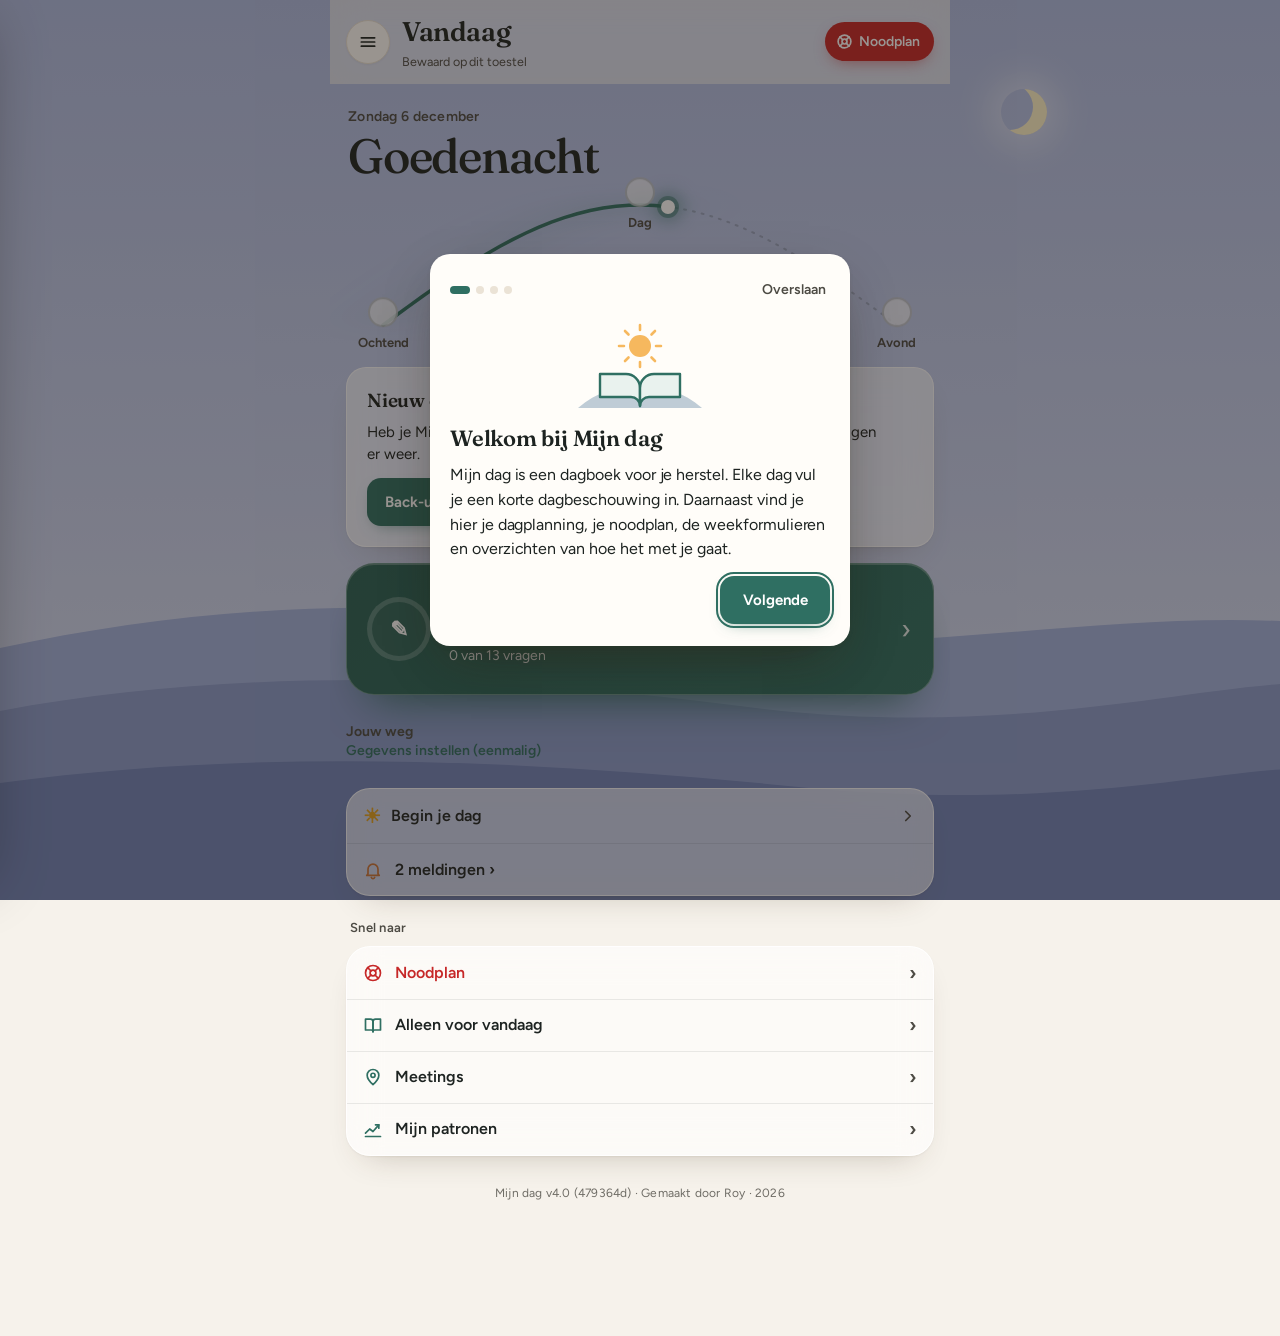
==== commit c668c90e: "Mijn dag bijgewerkt (479364d Slaap: vast blok bovenaan elke dagbeschouwing (naar bed, opgestaan, ure" ====
--- a/index.html
+++ b/index.html
@@ -258,7 +258,7 @@
       <input type="file" id="backupFile" accept="application/json,.json" class="hidden">
     </div>
   </section>
-  <footer class="credits" data-en="My day v4.0 (b68898d) · Made by Roy · 2026">Mijn dag v4.0 (b68898d) · Gemaakt door Roy · 2026</footer>
+  <footer class="credits" data-en="My day v4.0 (479364d) · Made by Roy · 2026">Mijn dag v4.0 (479364d) · Gemaakt door Roy · 2026</footer>
 </div>
 
 <div class="drawer-bg" id="drawerBg"></div>
@@ -362,6 +362,7 @@
 <script src="onderdelen/mijn-dag/dag.js"></script>
 <script src="onderdelen/mijn-dag/weergave.js"></script>
 <script src="onderdelen/mijn-dag/meelezen.js"></script>
+<script src="onderdelen/mijn-dag/slaap.js"></script>
 <script src="onderdelen/mijn-dag/dag-stijl.js"></script>
 <script src="onderdelen/mijn-dag/ochtend.js"></script>
 <script src="onderdelen/mijn-dag/vandaag.js"></script>
--- a/opmaak/app.css
+++ b/opmaak/app.css
@@ -2067,3 +2067,21 @@
   .leesrij{display:flex;flex-wrap:wrap;align-items:center;gap:6px;margin-top:8px}
   .leeslabel{flex-basis:100%;font-size:var(--fs-klein);color:var(--muted);font-weight:600}
   .chip.leeschip{border-style:dashed;border-color:var(--accent);color:var(--ink);font-size:var(--fs-klein);min-height:36px;padding:6px 12px}
+
+  /* slaap (slaap.js): vast blok bovenaan de dagbeschouwing */
+  .slaapkaart{border-left:5px solid #7a6cc4}
+  .slaapkaart.done{border-left-color:var(--tv-groen)}
+  .slaapkop{display:flex;gap:12px;align-items:flex-start}
+  .slaapic{flex:none;width:40px;height:40px;border-radius:50%;display:flex;align-items:center;justify-content:center;background:color-mix(in srgb,#7a6cc4 18%,transparent);color:#7a6cc4}
+  html[data-donker] .slaapic{color:#b3a8f0}
+  .slaapic svg{width:22px;height:22px;fill:none;stroke:currentColor;stroke-width:2;stroke-linecap:round;stroke-linejoin:round}
+  .slaapkaart.done .slaapic{background:color-mix(in srgb,var(--tv-groen) 18%,transparent);color:var(--tv-groen)}
+  .slaapkop .note{margin:2px 0 0}
+  .slaaptijden{display:grid;grid-template-columns:1fr 1fr;gap:10px;margin-top:14px}
+  .slaapveld{display:flex;flex-direction:column;gap:4px;font-size:var(--fs-klein);font-weight:600;color:var(--muted)}
+  .slaapveld input{min-height:46px;padding:8px 12px;border-radius:var(--hoek-m,14px);border:1px solid var(--line);background:var(--card);color:var(--ink);font:inherit;font-size:var(--fs-tekst);color-scheme:light dark}
+  .slaapuren{margin-top:8px;font-size:var(--fs-klein);font-weight:700;color:var(--accent);min-height:1em}
+  .slaapscale{margin-top:6px}
+  .card.trilt{animation:trilt .5s}
+  @keyframes trilt{0%,100%{transform:none}20%,60%{transform:translateX(-6px)}40%,80%{transform:translateX(6px)}}
+  @media (prefers-reduced-motion:reduce){.card.trilt{animation:none}}
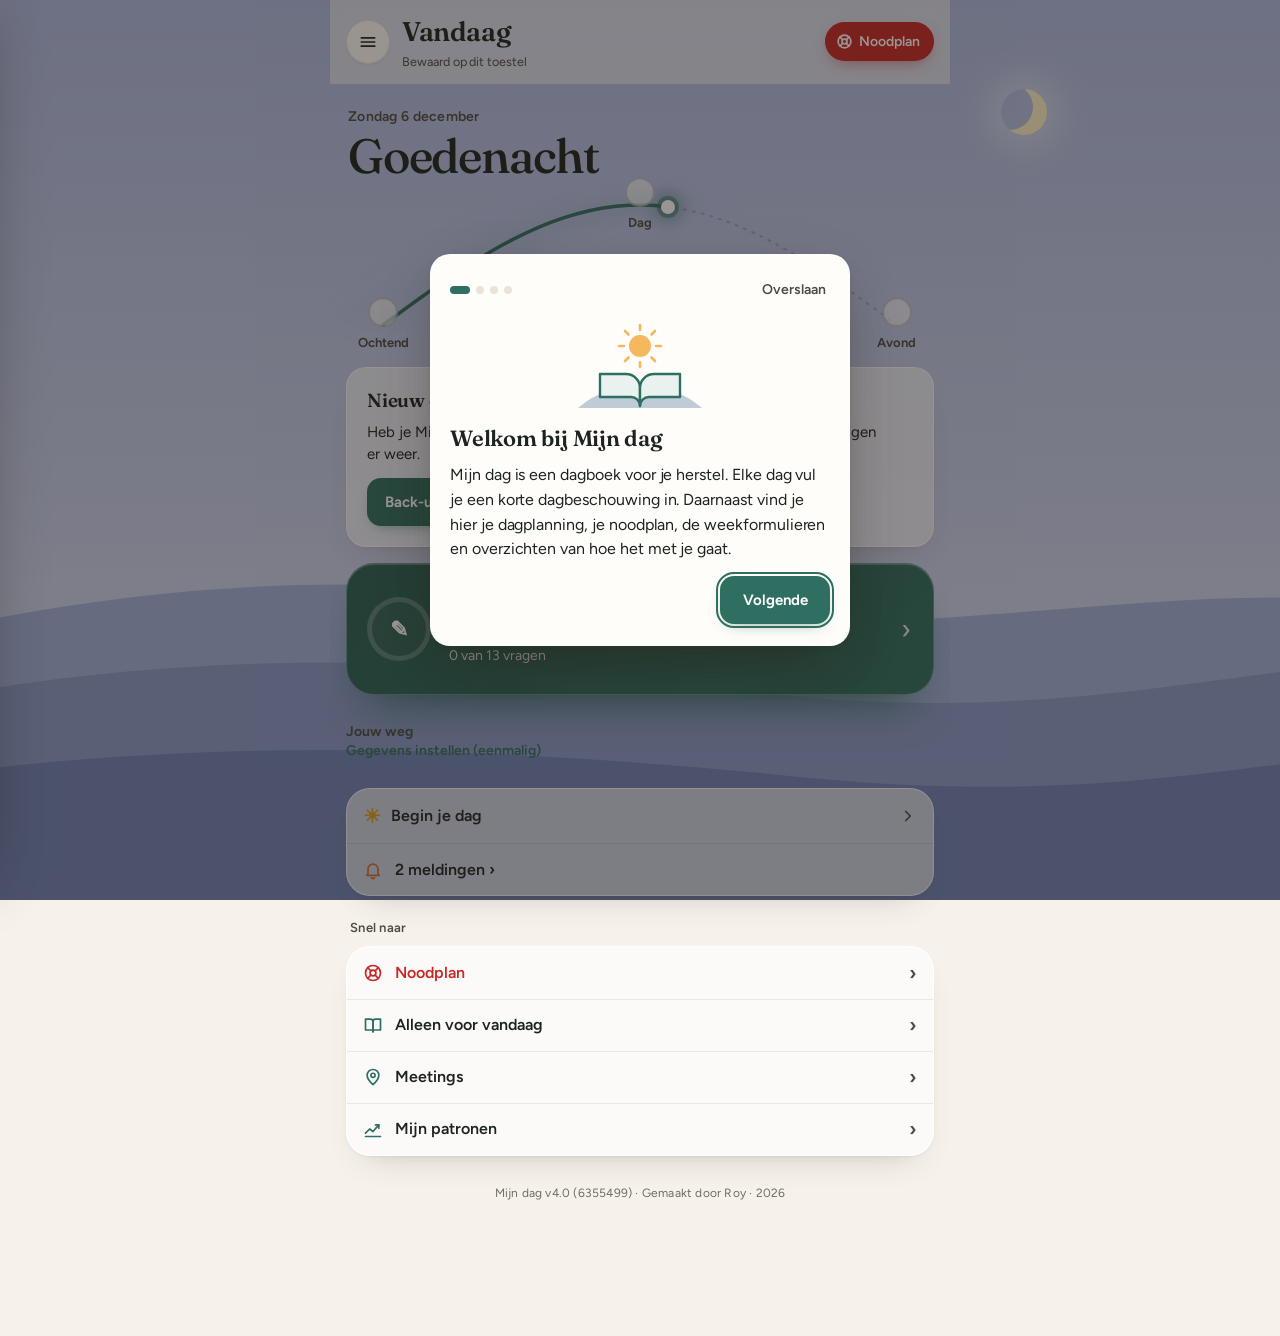
==== commit f946d221: "Mijn dag bijgewerkt (6355499 Eén lijn door de app: kaartkoppen overal in de sierletter, cijfertegels" ====
--- a/index.html
+++ b/index.html
@@ -258,7 +258,7 @@
       <input type="file" id="backupFile" accept="application/json,.json" class="hidden">
     </div>
   </section>
-  <footer class="credits" data-en="My day v4.0 (479364d) · Made by Roy · 2026">Mijn dag v4.0 (479364d) · Gemaakt door Roy · 2026</footer>
+  <footer class="credits" data-en="My day v4.0 (6355499) · Made by Roy · 2026">Mijn dag v4.0 (6355499) · Gemaakt door Roy · 2026</footer>
 </div>
 
 <div class="drawer-bg" id="drawerBg"></div>
@@ -330,6 +330,7 @@
     <div class="field"><label for="setMail" data-en="Email address for your daily reflection (optional)">Mailadres voor je dagbeschouwing (mag leeg)</label><input id="setMail" type="email" inputmode="email" autocomplete="off"></div>
     <div class="field"><label data-en="App colour">Kleur van de app</label><div class="swatches" id="setTheme"></div></div>
     <div class="field"><label data-en="Appearance">Weergave</label><div class="scale" id="setModus"></div></div>
+    <div class="field"><label class="schakel" for="setWeer"><input type="checkbox" id="setWeer"><span data-en="Show the real weather in the sky">Het echte weer in de lucht laten zien</span></label><div class="note" style="margin-top:4px" data-en="Rain, snow or clouds outside? Then you see it in the app too. Uses the town you entered under Meetings (or your location) and gets the weather from Open-Meteo.">Regent, sneeuwt of is het bewolkt buiten? Dan zie je dat ook in de app. Gebruikt de plaats die je bij Meetings hebt ingevuld (of je locatie) en vraagt het weer op bij Open-Meteo.</div></div>
     <div class="field"><label id="setTekstLabel" data-en="Text size">Tekstgrootte</label><div class="scale" id="setTekst" role="group" aria-labelledby="setTekstLabel"></div></div>
     <div class="field"><label data-en="PIN">Pincode</label><p class="pinstatus" id="pinStatus"></p><div class="row pinknoppen" id="pinKnoppen"></div></div>
     <div class="row" style="margin-top:16px">
@@ -377,6 +378,7 @@
 <script src="onderdelen/geschiedenis/geschiedenis.js"></script>
 <script src="onderdelen/geschiedenis/maandoverzicht.js"></script>
 <script src="onderdelen/geschiedenis/patronen.js"></script>
+<script src="onderdelen/geschiedenis/tuin.js"></script>
 <script src="onderdelen/basis/menu.js"></script>
 <script src="onderdelen/herstel/noodplan.js"></script>
 <script src="onderdelen/herstel/terugval.js"></script>
@@ -402,6 +404,7 @@
 <script src="onderdelen/week/weekendvoorbespreking.js"></script>
 <script src="onderdelen/week/exporteren.js"></script>
 <script src="onderdelen/basis/vormgeving.js"></script>
+<script src="onderdelen/basis/lucht.js"></script>
 <script src="onderdelen/basis/vergrendel.js"></script>
 <script src="onderdelen/basis/toegankelijkheid.js"></script>
 <script src="onderdelen/basis/start.js"></script>
--- a/opmaak/app.css
+++ b/opmaak/app.css
@@ -2067,21 +2067,155 @@
   .leesrij{display:flex;flex-wrap:wrap;align-items:center;gap:6px;margin-top:8px}
   .leeslabel{flex-basis:100%;font-size:var(--fs-klein);color:var(--muted);font-weight:600}
   .chip.leeschip{border-style:dashed;border-color:var(--accent);color:var(--ink);font-size:var(--fs-klein);min-height:36px;padding:6px 12px}
+
+  /* slaap (slaap.js): vast blok bovenaan de dagbeschouwing */
+  .slaapkaart{border-left:5px solid #7a6cc4}
+  .slaapkaart.done{border-left-color:var(--tv-groen)}
+  .slaapkop{display:flex;gap:12px;align-items:flex-start}
+  .slaapic{flex:none;width:40px;height:40px;border-radius:50%;display:flex;align-items:center;justify-content:center;background:color-mix(in srgb,#7a6cc4 18%,transparent);color:#7a6cc4}
+  html[data-donker] .slaapic{color:#b3a8f0}
+  .slaapic svg{width:22px;height:22px;fill:none;stroke:currentColor;stroke-width:2;stroke-linecap:round;stroke-linejoin:round}
+  .slaapkaart.done .slaapic{background:color-mix(in srgb,var(--tv-groen) 18%,transparent);color:var(--tv-groen)}
+  .slaapkop .note{margin:2px 0 0}
+  .slaaptijden{display:grid;grid-template-columns:1fr 1fr;gap:10px;margin-top:14px}
+  .slaapveld{display:flex;flex-direction:column;gap:4px;font-size:var(--fs-klein);font-weight:600;color:var(--muted)}
+  .slaapveld input{min-height:46px;padding:8px 12px;border-radius:var(--hoek-m,14px);border:1px solid var(--line);background:var(--card);color:var(--ink);font:inherit;font-size:var(--fs-tekst);color-scheme:light dark}
+  .slaapuren{margin-top:8px;font-size:var(--fs-klein);font-weight:700;color:var(--accent);min-height:1em}
+  .slaapscale{margin-top:6px}
+  .card.trilt{animation:trilt .5s}
+  @keyframes trilt{0%,100%{transform:none}20%,60%{transform:translateX(-6px)}40%,80%{transform:translateX(6px)}}
+  @media (prefers-reduced-motion:reduce){.card.trilt{animation:none}}
+
+  /* ===== Levende lucht (lucht.js): wolken in lagen, sterrenbeelden, vallende sterren, vogels, echt weer ===== */
+  .hemel{--wkleur:#ffffff;--wkschaduw:rgba(170,185,210,.55)}
+  html[data-laag="ochtend"] .hemel{--wkleur:#fff6ee;--wkschaduw:rgba(240,170,150,.5)}
+  html[data-laag="avond"] .hemel{--wkleur:#ffe0cf;--wkschaduw:rgba(230,130,130,.55)}
+  html[data-laag="nacht"] .hemel{--wkleur:#5d6a92;--wkschaduw:rgba(30,36,70,.6)}
+  html[data-laag="ochtendD"] .hemel,html[data-laag="middagD"] .hemel{--wkleur:#56607a;--wkschaduw:rgba(20,24,40,.6);--wolk:.35}
+  html[data-laag="avondD"] .hemel{--wkleur:#6a5470;--wkschaduw:rgba(40,20,40,.6);--wolk:.3}
+  html[data-laag="nachtD"] .hemel{--wkleur:#2d3554;--wkschaduw:rgba(5,8,20,.6);--wolk:.35}
+  .wk{position:absolute;left:-280px;top:var(--y);width:220px;height:110px;animation:wkDrijf 120s linear infinite;will-change:transform}
+  .wkvorm{position:absolute;inset:0;transform:scale(var(--s));transform-origin:left bottom}
+  .wkvorm i{position:absolute;border-radius:50%;background:radial-gradient(circle at 38% 30%,var(--wkleur) 55%,color-mix(in srgb,var(--wkleur) 70%,var(--wkschaduw)) 100%)}
+  .wkvorm .wkvoet{left:22px;right:34px;bottom:4px;height:28px;border-radius:99px;background:linear-gradient(var(--wkleur),color-mix(in srgb,var(--wkleur) 75%,var(--wkschaduw)))}
+  .wk.l1{opacity:.32;filter:blur(3px)} .wk.l2{opacity:.48;filter:blur(2px)} .wk.l3{opacity:.62;filter:blur(1.2px)}
+  .wk.extra{display:none}
+  html[data-weer="bewolkt"] .wk.extra,html[data-weer="regen"] .wk.extra,html[data-weer="onweer"] .wk.extra,html[data-weer="sneeuw"] .wk.extra,html[data-weer="halfbewolkt"] .wk.extra.l2{display:block}
+  @keyframes wkDrijf{from{transform:translateX(0)}to{transform:translateX(calc(100vw + 560px))}}
+  .sterrenbeeld{position:absolute;left:0;top:0;width:100%;height:320px;opacity:0;transition:opacity var(--hemel-t)}
+  html[data-tod="nacht"] .sterrenbeeld{opacity:1}
+  .sterrenbeeld g{animation:sbGloei 9s ease-in-out infinite}
+  .sterrenbeeld line{stroke:rgba(255,255,255,.16);stroke-width:.6;stroke-dasharray:2 3}
+  .sterrenbeeld circle{fill:#fff;filter:drop-shadow(0 0 2px rgba(255,255,255,.9))}
+  @keyframes sbGloei{0%,100%{opacity:.3}50%{opacity:.7}}
+  .vallster{position:absolute;width:120px;height:2px;margin-left:-120px;border-radius:2px;background:linear-gradient(90deg,transparent,rgba(255,255,255,.9) 70%,#fff);box-shadow:0 0 8px 1px rgba(255,255,255,.6);transform-origin:right center;pointer-events:none}
+  .vogels{position:absolute;left:0;width:110px;height:40px;pointer-events:none;opacity:.75}
+  .vogel{position:absolute;width:20px;height:9px;animation:vogelVleugel .55s ease-in-out infinite alternate}
+  .vogel svg{width:100%;height:100%;overflow:visible}
+  .vogel path{fill:none;stroke:#3a3f52;stroke-width:1.8;stroke-linecap:round;stroke-linejoin:round}
+  html[data-laag="avond"] .vogel path{stroke:#4a3040}
+  @keyframes vogelVleugel{from{transform:scaleY(1)}to{transform:scaleY(-.35) translateY(-2px)}}
+  /* echt weer */
+  .hemel::after{content:"";position:absolute;inset:0;pointer-events:none;opacity:0;transition:opacity 2s,background 2s}
+  html[data-weer="bewolkt"] .hemel::after,html[data-weer="regen"] .hemel::after,html[data-weer="sneeuw"] .hemel::after{opacity:1;background:linear-gradient(rgba(90,100,120,.38),rgba(90,100,120,.12) 60%,transparent)}
+  html[data-weer="onweer"] .hemel::after{opacity:1;background:linear-gradient(rgba(40,40,70,.55),rgba(40,40,70,.2) 65%,transparent)}
+  html[data-weer="mist"] .hemel::after{opacity:1;background:linear-gradient(transparent 20%,rgba(235,238,242,.55) 70%,rgba(235,238,242,.7))}
+  html[data-donker][data-weer="mist"] .hemel::after{background:linear-gradient(transparent 20%,rgba(120,128,145,.35) 70%,rgba(120,128,145,.45))}
+  html[data-weer="bewolkt"] .lichaam,html[data-weer="regen"] .lichaam,html[data-weer="onweer"] .lichaam,html[data-weer="sneeuw"] .lichaam,html[data-weer="mist"] .lichaam{opacity:.35}
+  .neerslag{position:absolute;inset:0;overflow:hidden;pointer-events:none}
+  .drup{position:absolute;top:-30px;width:1.6px;height:20px;border-radius:2px;background:linear-gradient(transparent,var(--drup,rgba(95,115,150,.6)));animation:drupVal .9s linear infinite;transform:rotate(12deg)}
+  html[data-donker] .drup{--drup:rgba(200,215,235,.6)}
+  @keyframes drupVal{to{transform:translate(-90px,110vh) rotate(12deg)}}
+  .vlok{position:absolute;top:-10px;border-radius:50%;background:#fff;box-shadow:0 0 4px rgba(255,255,255,.8);animation:vlokVal 10s linear infinite}
+  @keyframes vlokVal{0%{transform:translate(0,0)}25%{transform:translate(14px,27vh)}50%{transform:translate(-10px,55vh)}75%{transform:translate(12px,82vh)}100%{transform:translate(-6px,110vh)}}
+  .weerflits{position:absolute;inset:0;background:#e8eeff;pointer-events:none;opacity:0}
+  .schakel{display:flex;align-items:center;gap:10px;cursor:pointer;font-weight:600}
+  .schakel input{width:22px;height:22px;accent-color:var(--accent);margin:0;flex:none}
+  @media (prefers-reduced-motion:reduce){.wk,.sterrenbeeld g,.vogel,.drup,.vlok{animation:none!important}.neerslag{display:none}}
 
-  /* slaap (slaap.js): vast blok bovenaan de dagbeschouwing */
-  .slaapkaart{border-left:5px solid #7a6cc4}
-  .slaapkaart.done{border-left-color:var(--tv-groen)}
-  .slaapkop{display:flex;gap:12px;align-items:flex-start}
-  .slaapic{flex:none;width:40px;height:40px;border-radius:50%;display:flex;align-items:center;justify-content:center;background:color-mix(in srgb,#7a6cc4 18%,transparent);color:#7a6cc4}
-  html[data-donker] .slaapic{color:#b3a8f0}
-  .slaapic svg{width:22px;height:22px;fill:none;stroke:currentColor;stroke-width:2;stroke-linecap:round;stroke-linejoin:round}
-  .slaapkaart.done .slaapic{background:color-mix(in srgb,var(--tv-groen) 18%,transparent);color:var(--tv-groen)}
-  .slaapkop .note{margin:2px 0 0}
-  .slaaptijden{display:grid;grid-template-columns:1fr 1fr;gap:10px;margin-top:14px}
-  .slaapveld{display:flex;flex-direction:column;gap:4px;font-size:var(--fs-klein);font-weight:600;color:var(--muted)}
-  .slaapveld input{min-height:46px;padding:8px 12px;border-radius:var(--hoek-m,14px);border:1px solid var(--line);background:var(--card);color:var(--ink);font:inherit;font-size:var(--fs-tekst);color-scheme:light dark}
-  .slaapuren{margin-top:8px;font-size:var(--fs-klein);font-weight:700;color:var(--accent);min-height:1em}
-  .slaapscale{margin-top:6px}
-  .card.trilt{animation:trilt .5s}
-  @keyframes trilt{0%,100%{transform:none}20%,60%{transform:translateX(-6px)}40%,80%{transform:translateX(6px)}}
-  @media (prefers-reduced-motion:reduce){.card.trilt{animation:none}}
+  /* ===== Vloeiende overgangen (menu.js: showView zet data-richting op het scherm) ===== */
+  section.fadein[data-richting="heen"]{animation:schermHeen .46s cubic-bezier(.2,.8,.2,1) both}
+  section.fadein[data-richting="terug"]{animation:schermTerug .46s cubic-bezier(.2,.8,.2,1) both}
+  @keyframes schermHeen{from{opacity:0;transform:translateX(34px)}to{opacity:1;transform:none}}
+  @keyframes schermTerug{from{opacity:0;transform:translateX(-34px)}to{opacity:1;transform:none}}
+  #pageTitle.titelwissel,#pageTitle.titelwissel + .status{animation:titelIn .42s cubic-bezier(.2,.8,.2,1) both}
+  @keyframes titelIn{from{opacity:0;transform:translateY(8px);filter:blur(3px)}to{opacity:1;transform:none;filter:none}}
+  /* kaarten zweven na elkaar omhoog (de eerste zes) */
+  :where(.komtop) .card:nth-child(-n+6),:where(.komtop) .wdtab{animation:kaartZweef .55s cubic-bezier(.2,.8,.2,1) backwards}
+  :where(.komtop) .card:nth-child(2){animation-delay:60ms} :where(.komtop) .card:nth-child(3){animation-delay:120ms}
+  :where(.komtop) .card:nth-child(4){animation-delay:180ms} :where(.komtop) .card:nth-child(5){animation-delay:240ms} :where(.komtop) .card:nth-child(6){animation-delay:300ms}
+  @keyframes kaartZweef{from{opacity:0;transform:translateY(22px) scale(.985)}to{opacity:1;transform:none}}
+  /* tikken: zacht inveren */
+  .wdtab,.wdvink,.leeschip,.wdsamen,.mrow .linkbtn,.wbkaart,.wbrij,.snel,.plankop,.mgroup{transition:transform .18s cubic-bezier(.3,1.4,.5,1)}
+  .wdtab:active,.wdsamen:active,.wbkaart:active,.wbrij:active,.plankop:active,.mgroup:active{transform:scale(.975)}
+  /* vensters groeien zacht open */
+  .dlg{transform:translateY(16px) scale(.92);opacity:.4;transition:transform .42s cubic-bezier(.2,1.3,.4,1),opacity .25s ease}
+  .dlgback.show .dlg{transform:none;opacity:1}
+  .overlay .sheet{transition:transform .45s cubic-bezier(.2,1,.3,1)}
+  @media (prefers-reduced-motion:reduce){
+    section.fadein[data-richting],#pageTitle.titelwissel,:where(.komtop) .card,:where(.komtop) .wdtab{animation:none!important}
+    .dlg{transform:none;opacity:1;transition:none}
+  }
+
+  /* ===== Diepte (lucht.js: --sy, --mx, --my; keytags.js: --wp op de weg) ===== */
+  .hemel .sterren{transform:translate3d(calc(var(--mx,0) * -6px),calc(var(--sy,0) * -.04px + var(--my,0) * -4px),0)}
+  .hemel .wolken{transform:translate3d(calc(var(--mx,0) * -16px),calc(var(--sy,0) * -.12px + var(--my,0) * -8px),0)}
+  .hemel .lichaam{translate:calc(var(--mx,0) * -22px) calc(var(--sy,0) * -.2px + var(--my,0) * -10px)}
+  .hemel .heuvels svg{transform:scale(1.08);transform-origin:center bottom}
+  .hemel .heuvels path.h1{translate:calc(var(--mx,0) * -6px) calc(var(--sy,0) * .07px)}
+  .hemel .heuvels path.h2{translate:calc(var(--mx,0) * -12px) calc(var(--sy,0) * .035px)}
+  .hemel .heuvels path.h3{translate:calc(var(--mx,0) * -20px) 0}
+  .wegpad .wegheuvel.h-ver{translate:0 calc(var(--wp,0) * .45px)}
+  .wegpad .wegheuvel.h-mid{translate:0 calc(var(--wp,0) * .2px)}
+  @media (prefers-reduced-motion:reduce){.hemel .sterren,.hemel .wolken{transform:none}.hemel .lichaam,.hemel .heuvels path,.wegpad .wegheuvel{translate:none}}
+
+  /* ===== Mijn tuin (tuin.js) ===== */
+  .tuinkaart{--t-roze:#e46a9a;--t-geel:#f2c230;--t-oranje:#ef8a3c;--t-blauw:#7aa0d8;--t-steel:#4f8a55;--t-grond:#b08a66}
+  html[data-donker] .tuinkaart{--t-steel:#7cbf83;--t-grond:#6e5640}
+  .tuinkop{display:flex;align-items:baseline;justify-content:space-between;gap:10px}
+  .tuinteller{font-size:var(--fs-klein);font-weight:700;color:var(--accent)}
+  .tuinbakken{margin-top:12px;display:flex;flex-direction:column;gap:2px}
+  .tuinbak{display:flex;align-items:flex-end;gap:8px}
+  .tuinmaand{flex:none;width:34px;font-size:var(--fs-klein);font-weight:700;color:var(--muted);padding-bottom:4px;text-transform:capitalize}
+  .tuinbed{flex:1;min-width:0}
+  .tuinbed svg{display:block;width:100%;height:auto;overflow:visible}
+  .tuinbak.leeg .tuingrond{opacity:.35}
+  .tuingrond{fill:color-mix(in srgb,var(--t-grond) 45%,transparent)}
+  .tb{cursor:pointer}
+  .tb .tbtik{fill:transparent}
+  .tb:hover .tbkroon,.tb:active .tbkroon{filter:brightness(1.15)}
+  .tbsteel{fill:none;stroke:var(--t-steel);stroke-width:1.2;stroke-linecap:round}
+  .tbblad{fill:var(--t-steel)}
+  .tbspriet{fill:none;stroke:var(--t-steel);stroke-width:1.1;stroke-linecap:round;opacity:.8}
+  .tbkroon.roze{fill:var(--t-roze)} .tbkroon.geel{fill:var(--t-geel)} .tbkroon.oranje{fill:var(--t-oranje)} .tbkroon.blauw{fill:var(--t-blauw)}
+  .tbhart{fill:#fff3c4} .tbhart.bruin{fill:#7a4b25}
+  .tbzon{fill:#f5b800}
+  .tbvlinder path{fill:#b48de8;stroke:#7d5cc0;stroke-width:.4}
+  :where(.komtop) .tuinkaart .tb{animation:tuinGroei .6s cubic-bezier(.3,1.5,.5,1) backwards}
+  @keyframes tuinGroei{from{transform-box:fill-box;transform-origin:center bottom;scale:.2;opacity:0}to{scale:1;opacity:1}}
+  .tbvlinder{animation:vlinderFladder 2.4s ease-in-out infinite;transform-box:fill-box;transform-origin:center}
+  @keyframes vlinderFladder{0%,100%{scale:1 1}50%{scale:.55 1}}
+  .tuinlegenda{display:flex;flex-wrap:wrap;gap:6px 14px;margin-top:12px;font-size:var(--fs-klein);color:var(--muted)}
+  .tuinlegenda span{display:inline-flex;align-items:center;gap:6px}
+  .tuinlegenda .tl{width:11px;height:11px;border-radius:50%;display:inline-block}
+  .tl.roze{background:var(--t-roze)} .tl.geel{background:var(--t-geel)} .tl.oranje{background:var(--t-oranje)} .tl.blauw{background:var(--t-blauw)}
+  .tl.zon{background:radial-gradient(circle,#7a4b25 35%,#f5b800 40%)} .tl.vlinder{background:#b48de8;border-radius:50% 0}
+  @media (prefers-reduced-motion:reduce){.tuinkaart .tb,.tbvlinder{animation:none!important}}
+
+  /* ===== Eén lijn door de hele app (punt 6): latere onderdelen gelijkgetrokken met de rest ===== */
+  /* kaartkoppen in de sierletter, ook als ze in een kopregel met iets ernaast staan */
+  .tuinkop > .qtitle,.slaapkop .qtitle,.wbkop .qtitle{font-family:var(--serif);font-optical-sizing:auto;font-variant-numeric:lining-nums proportional-nums;font-weight:600;font-size:var(--fs-kaartkop);letter-spacing:-.01em;line-height:1.25}
+  /* cijfertegels overal zoals bij Weekterugblik en Maandoverzicht: zacht vlak, groot cijfer links */
+  .mteltegel{align-items:flex-start;text-align:left;background:var(--bg);padding:14px 14px var(--ruimte-3);border-radius:var(--hoek-m)}
+  .mteltegel b{font-family:var(--serif);font-weight:600;font-size:var(--fs-kop-xl);line-height:1.1;letter-spacing:-.02em}
+  .mteltegel span{font-weight:500;font-size:var(--fs-klein)}
+  /* paginatitel altijd op één regel; menu.js (pasTitelAan) maakt hem zo nodig kleiner */
+  #pageTitle{white-space:nowrap;overflow:hidden;text-overflow:ellipsis}
+  /* zachte uitlegkaart (Meetings, Weekformulieren) */
+  .card.zacht{background:var(--accent-soft);border-color:transparent}
+  /* tegels bovenaan 1-op-1: nooit breder dan het scherm */
+  .wdtab{min-width:0}
+  .wdtab span{min-width:0;overflow:hidden;text-overflow:ellipsis;white-space:nowrap}
+  .talktabs{grid-template-columns:minmax(0,1fr) minmax(0,1fr)}
+  /* afvinkrondjes in het donker: doorzichtig in plaats van een zwart gat */
+  html[data-donker] .wdvink:not(.af){background:transparent}
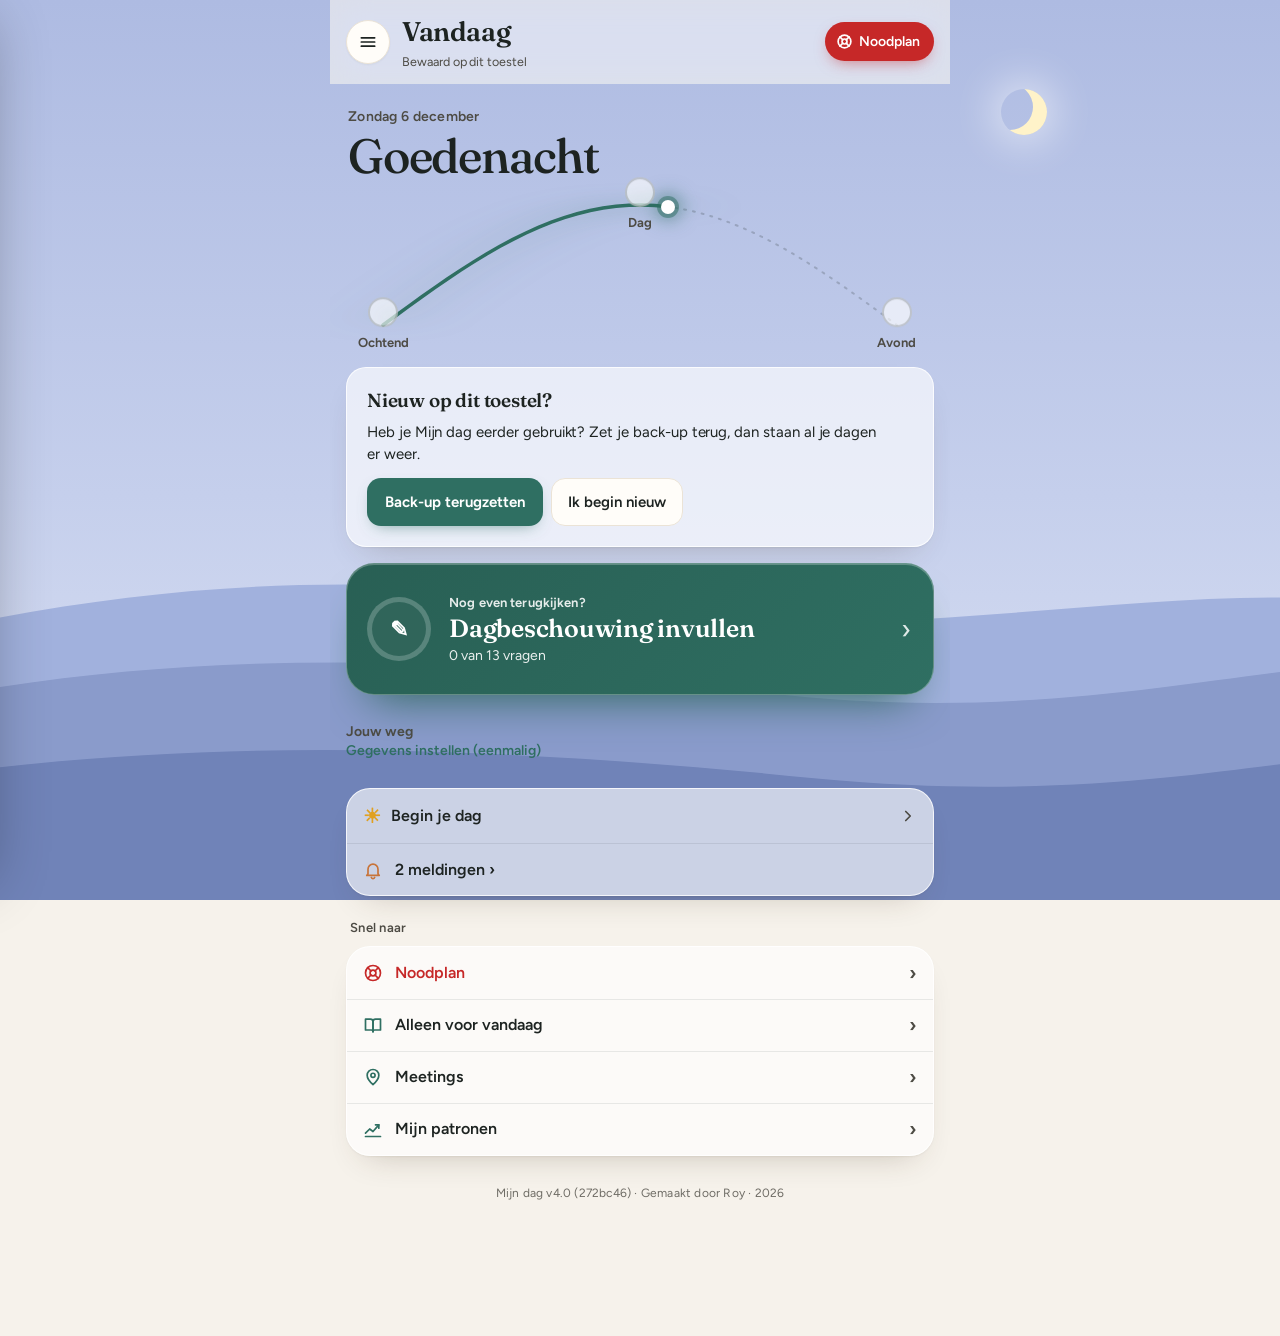
==== commit 5aa8cd98: "Mijn dag bijgewerkt (272bc46 Mijn tuin overzichtelijker: één maand als kalender met pijltjes, per we" ====
--- a/index.html
+++ b/index.html
@@ -258,7 +258,7 @@
       <input type="file" id="backupFile" accept="application/json,.json" class="hidden">
     </div>
   </section>
-  <footer class="credits" data-en="My day v4.0 (6355499) · Made by Roy · 2026">Mijn dag v4.0 (6355499) · Gemaakt door Roy · 2026</footer>
+  <footer class="credits" data-en="My day v4.0 (272bc46) · Made by Roy · 2026">Mijn dag v4.0 (272bc46) · Gemaakt door Roy · 2026</footer>
 </div>
 
 <div class="drawer-bg" id="drawerBg"></div>
--- a/opmaak/app.css
+++ b/opmaak/app.css
@@ -2132,90 +2132,104 @@
   .schakel{display:flex;align-items:center;gap:10px;cursor:pointer;font-weight:600}
   .schakel input{width:22px;height:22px;accent-color:var(--accent);margin:0;flex:none}
   @media (prefers-reduced-motion:reduce){.wk,.sterrenbeeld g,.vogel,.drup,.vlok{animation:none!important}.neerslag{display:none}}
-
-  /* ===== Vloeiende overgangen (menu.js: showView zet data-richting op het scherm) ===== */
-  section.fadein[data-richting="heen"]{animation:schermHeen .46s cubic-bezier(.2,.8,.2,1) both}
-  section.fadein[data-richting="terug"]{animation:schermTerug .46s cubic-bezier(.2,.8,.2,1) both}
-  @keyframes schermHeen{from{opacity:0;transform:translateX(34px)}to{opacity:1;transform:none}}
-  @keyframes schermTerug{from{opacity:0;transform:translateX(-34px)}to{opacity:1;transform:none}}
-  #pageTitle.titelwissel,#pageTitle.titelwissel + .status{animation:titelIn .42s cubic-bezier(.2,.8,.2,1) both}
-  @keyframes titelIn{from{opacity:0;transform:translateY(8px);filter:blur(3px)}to{opacity:1;transform:none;filter:none}}
-  /* kaarten zweven na elkaar omhoog (de eerste zes) */
-  :where(.komtop) .card:nth-child(-n+6),:where(.komtop) .wdtab{animation:kaartZweef .55s cubic-bezier(.2,.8,.2,1) backwards}
-  :where(.komtop) .card:nth-child(2){animation-delay:60ms} :where(.komtop) .card:nth-child(3){animation-delay:120ms}
-  :where(.komtop) .card:nth-child(4){animation-delay:180ms} :where(.komtop) .card:nth-child(5){animation-delay:240ms} :where(.komtop) .card:nth-child(6){animation-delay:300ms}
-  @keyframes kaartZweef{from{opacity:0;transform:translateY(22px) scale(.985)}to{opacity:1;transform:none}}
-  /* tikken: zacht inveren */
-  .wdtab,.wdvink,.leeschip,.wdsamen,.mrow .linkbtn,.wbkaart,.wbrij,.snel,.plankop,.mgroup{transition:transform .18s cubic-bezier(.3,1.4,.5,1)}
-  .wdtab:active,.wdsamen:active,.wbkaart:active,.wbrij:active,.plankop:active,.mgroup:active{transform:scale(.975)}
-  /* vensters groeien zacht open */
-  .dlg{transform:translateY(16px) scale(.92);opacity:.4;transition:transform .42s cubic-bezier(.2,1.3,.4,1),opacity .25s ease}
-  .dlgback.show .dlg{transform:none;opacity:1}
-  .overlay .sheet{transition:transform .45s cubic-bezier(.2,1,.3,1)}
-  @media (prefers-reduced-motion:reduce){
-    section.fadein[data-richting],#pageTitle.titelwissel,:where(.komtop) .card,:where(.komtop) .wdtab{animation:none!important}
-    .dlg{transform:none;opacity:1;transition:none}
-  }
-
-  /* ===== Diepte (lucht.js: --sy, --mx, --my; keytags.js: --wp op de weg) ===== */
-  .hemel .sterren{transform:translate3d(calc(var(--mx,0) * -6px),calc(var(--sy,0) * -.04px + var(--my,0) * -4px),0)}
-  .hemel .wolken{transform:translate3d(calc(var(--mx,0) * -16px),calc(var(--sy,0) * -.12px + var(--my,0) * -8px),0)}
-  .hemel .lichaam{translate:calc(var(--mx,0) * -22px) calc(var(--sy,0) * -.2px + var(--my,0) * -10px)}
-  .hemel .heuvels svg{transform:scale(1.08);transform-origin:center bottom}
-  .hemel .heuvels path.h1{translate:calc(var(--mx,0) * -6px) calc(var(--sy,0) * .07px)}
-  .hemel .heuvels path.h2{translate:calc(var(--mx,0) * -12px) calc(var(--sy,0) * .035px)}
-  .hemel .heuvels path.h3{translate:calc(var(--mx,0) * -20px) 0}
-  .wegpad .wegheuvel.h-ver{translate:0 calc(var(--wp,0) * .45px)}
-  .wegpad .wegheuvel.h-mid{translate:0 calc(var(--wp,0) * .2px)}
-  @media (prefers-reduced-motion:reduce){.hemel .sterren,.hemel .wolken{transform:none}.hemel .lichaam,.hemel .heuvels path,.wegpad .wegheuvel{translate:none}}
-
-  /* ===== Mijn tuin (tuin.js) ===== */
-  .tuinkaart{--t-roze:#e46a9a;--t-geel:#f2c230;--t-oranje:#ef8a3c;--t-blauw:#7aa0d8;--t-steel:#4f8a55;--t-grond:#b08a66}
-  html[data-donker] .tuinkaart{--t-steel:#7cbf83;--t-grond:#6e5640}
-  .tuinkop{display:flex;align-items:baseline;justify-content:space-between;gap:10px}
-  .tuinteller{font-size:var(--fs-klein);font-weight:700;color:var(--accent)}
-  .tuinbakken{margin-top:12px;display:flex;flex-direction:column;gap:2px}
-  .tuinbak{display:flex;align-items:flex-end;gap:8px}
-  .tuinmaand{flex:none;width:34px;font-size:var(--fs-klein);font-weight:700;color:var(--muted);padding-bottom:4px;text-transform:capitalize}
-  .tuinbed{flex:1;min-width:0}
-  .tuinbed svg{display:block;width:100%;height:auto;overflow:visible}
-  .tuinbak.leeg .tuingrond{opacity:.35}
-  .tuingrond{fill:color-mix(in srgb,var(--t-grond) 45%,transparent)}
-  .tb{cursor:pointer}
-  .tb .tbtik{fill:transparent}
-  .tb:hover .tbkroon,.tb:active .tbkroon{filter:brightness(1.15)}
-  .tbsteel{fill:none;stroke:var(--t-steel);stroke-width:1.2;stroke-linecap:round}
-  .tbblad{fill:var(--t-steel)}
-  .tbspriet{fill:none;stroke:var(--t-steel);stroke-width:1.1;stroke-linecap:round;opacity:.8}
-  .tbkroon.roze{fill:var(--t-roze)} .tbkroon.geel{fill:var(--t-geel)} .tbkroon.oranje{fill:var(--t-oranje)} .tbkroon.blauw{fill:var(--t-blauw)}
-  .tbhart{fill:#fff3c4} .tbhart.bruin{fill:#7a4b25}
-  .tbzon{fill:#f5b800}
-  .tbvlinder path{fill:#b48de8;stroke:#7d5cc0;stroke-width:.4}
-  :where(.komtop) .tuinkaart .tb{animation:tuinGroei .6s cubic-bezier(.3,1.5,.5,1) backwards}
-  @keyframes tuinGroei{from{transform-box:fill-box;transform-origin:center bottom;scale:.2;opacity:0}to{scale:1;opacity:1}}
-  .tbvlinder{animation:vlinderFladder 2.4s ease-in-out infinite;transform-box:fill-box;transform-origin:center}
-  @keyframes vlinderFladder{0%,100%{scale:1 1}50%{scale:.55 1}}
-  .tuinlegenda{display:flex;flex-wrap:wrap;gap:6px 14px;margin-top:12px;font-size:var(--fs-klein);color:var(--muted)}
-  .tuinlegenda span{display:inline-flex;align-items:center;gap:6px}
-  .tuinlegenda .tl{width:11px;height:11px;border-radius:50%;display:inline-block}
-  .tl.roze{background:var(--t-roze)} .tl.geel{background:var(--t-geel)} .tl.oranje{background:var(--t-oranje)} .tl.blauw{background:var(--t-blauw)}
-  .tl.zon{background:radial-gradient(circle,#7a4b25 35%,#f5b800 40%)} .tl.vlinder{background:#b48de8;border-radius:50% 0}
-  @media (prefers-reduced-motion:reduce){.tuinkaart .tb,.tbvlinder{animation:none!important}}
-
-  /* ===== Eén lijn door de hele app (punt 6): latere onderdelen gelijkgetrokken met de rest ===== */
-  /* kaartkoppen in de sierletter, ook als ze in een kopregel met iets ernaast staan */
-  .tuinkop > .qtitle,.slaapkop .qtitle,.wbkop .qtitle{font-family:var(--serif);font-optical-sizing:auto;font-variant-numeric:lining-nums proportional-nums;font-weight:600;font-size:var(--fs-kaartkop);letter-spacing:-.01em;line-height:1.25}
-  /* cijfertegels overal zoals bij Weekterugblik en Maandoverzicht: zacht vlak, groot cijfer links */
-  .mteltegel{align-items:flex-start;text-align:left;background:var(--bg);padding:14px 14px var(--ruimte-3);border-radius:var(--hoek-m)}
-  .mteltegel b{font-family:var(--serif);font-weight:600;font-size:var(--fs-kop-xl);line-height:1.1;letter-spacing:-.02em}
-  .mteltegel span{font-weight:500;font-size:var(--fs-klein)}
-  /* paginatitel altijd op één regel; menu.js (pasTitelAan) maakt hem zo nodig kleiner */
-  #pageTitle{white-space:nowrap;overflow:hidden;text-overflow:ellipsis}
-  /* zachte uitlegkaart (Meetings, Weekformulieren) */
-  .card.zacht{background:var(--accent-soft);border-color:transparent}
-  /* tegels bovenaan 1-op-1: nooit breder dan het scherm */
-  .wdtab{min-width:0}
-  .wdtab span{min-width:0;overflow:hidden;text-overflow:ellipsis;white-space:nowrap}
-  .talktabs{grid-template-columns:minmax(0,1fr) minmax(0,1fr)}
-  /* afvinkrondjes in het donker: doorzichtig in plaats van een zwart gat */
-  html[data-donker] .wdvink:not(.af){background:transparent}
+
+  /* ===== Vloeiende overgangen (menu.js: showView zet data-richting op het scherm) ===== */
+  section.fadein[data-richting="heen"]{animation:schermHeen .46s cubic-bezier(.2,.8,.2,1) both}
+  section.fadein[data-richting="terug"]{animation:schermTerug .46s cubic-bezier(.2,.8,.2,1) both}
+  @keyframes schermHeen{from{opacity:0;transform:translateX(34px)}to{opacity:1;transform:none}}
+  @keyframes schermTerug{from{opacity:0;transform:translateX(-34px)}to{opacity:1;transform:none}}
+  #pageTitle.titelwissel,#pageTitle.titelwissel + .status{animation:titelIn .42s cubic-bezier(.2,.8,.2,1) both}
+  @keyframes titelIn{from{opacity:0;transform:translateY(8px);filter:blur(3px)}to{opacity:1;transform:none;filter:none}}
+  /* kaarten zweven na elkaar omhoog (de eerste zes) */
+  :where(.komtop) .card:nth-child(-n+6),:where(.komtop) .wdtab{animation:kaartZweef .55s cubic-bezier(.2,.8,.2,1) backwards}
+  :where(.komtop) .card:nth-child(2){animation-delay:60ms} :where(.komtop) .card:nth-child(3){animation-delay:120ms}
+  :where(.komtop) .card:nth-child(4){animation-delay:180ms} :where(.komtop) .card:nth-child(5){animation-delay:240ms} :where(.komtop) .card:nth-child(6){animation-delay:300ms}
+  @keyframes kaartZweef{from{opacity:0;transform:translateY(22px) scale(.985)}to{opacity:1;transform:none}}
+  /* tikken: zacht inveren */
+  .wdtab,.wdvink,.leeschip,.wdsamen,.mrow .linkbtn,.wbkaart,.wbrij,.snel,.plankop,.mgroup{transition:transform .18s cubic-bezier(.3,1.4,.5,1)}
+  .wdtab:active,.wdsamen:active,.wbkaart:active,.wbrij:active,.plankop:active,.mgroup:active{transform:scale(.975)}
+  /* vensters groeien zacht open */
+  .dlg{transform:translateY(16px) scale(.92);opacity:.4;transition:transform .42s cubic-bezier(.2,1.3,.4,1),opacity .25s ease}
+  .dlgback.show .dlg{transform:none;opacity:1}
+  .overlay .sheet{transition:transform .45s cubic-bezier(.2,1,.3,1)}
+  @media (prefers-reduced-motion:reduce){
+    section.fadein[data-richting],#pageTitle.titelwissel,:where(.komtop) .card,:where(.komtop) .wdtab{animation:none!important}
+    .dlg{transform:none;opacity:1;transition:none}
+  }
+
+  /* ===== Diepte (lucht.js: --sy, --mx, --my; keytags.js: --wp op de weg) ===== */
+  .hemel .sterren{transform:translate3d(calc(var(--mx,0) * -6px),calc(var(--sy,0) * -.04px + var(--my,0) * -4px),0)}
+  .hemel .wolken{transform:translate3d(calc(var(--mx,0) * -16px),calc(var(--sy,0) * -.12px + var(--my,0) * -8px),0)}
+  .hemel .lichaam{translate:calc(var(--mx,0) * -22px) calc(var(--sy,0) * -.2px + var(--my,0) * -10px)}
+  .hemel .heuvels svg{transform:scale(1.08);transform-origin:center bottom}
+  .hemel .heuvels path.h1{translate:calc(var(--mx,0) * -6px) calc(var(--sy,0) * .07px)}
+  .hemel .heuvels path.h2{translate:calc(var(--mx,0) * -12px) calc(var(--sy,0) * .035px)}
+  .hemel .heuvels path.h3{translate:calc(var(--mx,0) * -20px) 0}
+  .wegpad .wegheuvel.h-ver{translate:0 calc(var(--wp,0) * .45px)}
+  .wegpad .wegheuvel.h-mid{translate:0 calc(var(--wp,0) * .2px)}
+  @media (prefers-reduced-motion:reduce){.hemel .sterren,.hemel .wolken{transform:none}.hemel .lichaam,.hemel .heuvels path,.wegpad .wegheuvel{translate:none}}
+
+  /* ===== Mijn tuin (tuin.js): één maand als kalender, per week een plantenbak ===== */
+  .tuinkaart{--t-roze:#e46a9a;--t-geel:#f2c230;--t-oranje:#ef8a3c;--t-knop:#8fb49a;--t-wolk:#9fb0c8;--t-drup:#6f93c9;--t-steel:#4f8a55;--t-grond:#b08a66}
+  html[data-donker] .tuinkaart{--t-steel:#7cbf83;--t-grond:#6e5640;--t-wolk:#7d8aa6;--t-knop:#6f9c7c}
+  .tuinkop{display:flex;align-items:center;justify-content:space-between;gap:8px;flex-wrap:wrap}
+  .tuinnav{display:flex;align-items:center;gap:6px}
+  .tuinnav .iconbtn{width:36px;height:36px}
+  .tuinmaandnaam{min-width:118px;text-align:center;font-weight:700;font-size:var(--fs-klein)}
+  .tuinsamen{margin-top:8px;font-size:var(--fs-klein);font-weight:600;color:var(--accent)}
+  .tuinweek{display:grid;grid-template-columns:repeat(7,1fr);margin-top:12px;font-size:var(--fs-klein);font-weight:700;color:var(--muted);text-align:center;text-transform:capitalize}
+  .tuinbakken{display:flex;flex-direction:column;gap:2px;margin-top:2px}
+  .tuinbak svg{display:block;width:100%;height:auto;overflow:visible}
+  .tuingrond{fill:color-mix(in srgb,var(--t-grond) 50%,transparent)}
+  .tvak .tbtik{fill:transparent}
+  .tvak.vol{cursor:pointer}
+  .tvak.vol:hover .tbtik,.tvak.gekozen .tbtik{fill:color-mix(in srgb,var(--accent) 12%,transparent)}
+  .tvak.gekozen .tbtik{stroke:var(--accent);stroke-width:1.2}
+  .tvak:focus-visible{outline:none}.tvak:focus-visible .tbtik{stroke:var(--accent);stroke-width:2}
+  .tdag{font-size:9.5px;font-weight:700;fill:var(--muted);font-family:inherit}
+  .tvak.vandaag .tdag{fill:var(--accent)}
+  .tvak.straks .tdag{opacity:.35}
+  .tbsteel{fill:none;stroke:var(--t-steel);stroke-width:1.6;stroke-linecap:round}
+  .tbblad{fill:var(--t-steel)}
+  .tbspriet{fill:none;stroke:var(--t-steel);stroke-width:1.5;stroke-linecap:round}
+  .tbkroon.roze{fill:var(--t-roze)} .tbkroon.geel{fill:var(--t-geel)} .tbkroon.oranje{fill:var(--t-oranje)}
+  .tbhart{fill:#fff3c4} .tbhart.bruin{fill:#7a4b25}
+  .tbzon{fill:#f5b800}
+  .tbknop{fill:var(--t-knop)}
+  .tbwolk{fill:var(--t-wolk)}
+  .tbdrup{stroke:var(--t-drup);stroke-width:1.4;stroke-linecap:round;animation:tbDrup 1.4s ease-in infinite}
+  @keyframes tbDrup{0%{opacity:0;transform:translateY(-2px)}30%{opacity:1}100%{opacity:0;transform:translateY(5px)}}
+  .tbvlinder path{fill:#b48de8;stroke:#7d5cc0;stroke-width:.5}
+  .tbvlinder{animation:vlinderFladder 2.4s ease-in-out infinite;transform-box:fill-box;transform-origin:center}
+  @keyframes vlinderFladder{0%,100%{scale:1 1}50%{scale:.55 1}}
+  :where(.komtop) .tuinkaart .tvak.vol > g{animation:tuinGroei .6s cubic-bezier(.3,1.5,.5,1) backwards;transform-box:fill-box;transform-origin:center bottom}
+  @keyframes tuinGroei{from{scale:.2;opacity:0}to{scale:1;opacity:1}}
+  .tuinpop{margin-top:10px;padding:12px 14px;border-radius:var(--hoek-m,14px);background:var(--bg);animation:kaartZweef .35s cubic-bezier(.2,.8,.2,1)}
+  .tuinpopkop{display:flex;align-items:center;justify-content:space-between;gap:10px}
+  .tuinpopkop b{font-size:var(--fs-tekst)}
+  .tuincijfer{flex:none;min-width:30px;height:30px;border-radius:50%;display:flex;align-items:center;justify-content:center;font-weight:800;color:#fff;background:var(--t-geel)}
+  .tuincijfer.roze{background:var(--t-roze)} .tuincijfer.oranje{background:var(--t-oranje)} .tuincijfer.regen{background:var(--t-drup)} .tuincijfer.geel{color:#4a3a00}
+  .tuinpop .note{margin:6px 0 0}
+  .tuinregen{margin-top:10px;font-size:var(--fs-klein);color:var(--muted);font-style:italic}
+  .tuinlegenda{display:grid;grid-template-columns:repeat(3,minmax(0,1fr));gap:6px 8px;margin-top:14px;padding-top:12px;border-top:1px solid var(--line);font-size:var(--fs-klein);color:var(--muted)}
+  .tuinleg{display:flex;align-items:center;gap:6px;min-width:0;line-height:1.2}
+  .tuinleg svg{flex:none;width:26px;height:42px;overflow:visible}
+  @media (prefers-reduced-motion:reduce){.tbvlinder,.tbdrup,.tuinkaart .tvak > g{animation:none!important}}
+
+  /* ===== Eén lijn door de hele app (punt 6): latere onderdelen gelijkgetrokken met de rest ===== */
+  /* kaartkoppen in de sierletter, ook als ze in een kopregel met iets ernaast staan */
+  .tuinkop > .qtitle,.slaapkop .qtitle,.wbkop .qtitle{font-family:var(--serif);font-optical-sizing:auto;font-variant-numeric:lining-nums proportional-nums;font-weight:600;font-size:var(--fs-kaartkop);letter-spacing:-.01em;line-height:1.25}
+  /* cijfertegels overal zoals bij Weekterugblik en Maandoverzicht: zacht vlak, groot cijfer links */
+  .mteltegel{align-items:flex-start;text-align:left;background:var(--bg);padding:14px 14px var(--ruimte-3);border-radius:var(--hoek-m)}
+  .mteltegel b{font-family:var(--serif);font-weight:600;font-size:var(--fs-kop-xl);line-height:1.1;letter-spacing:-.02em}
+  .mteltegel span{font-weight:500;font-size:var(--fs-klein)}
+  /* paginatitel altijd op één regel; menu.js (pasTitelAan) maakt hem zo nodig kleiner */
+  #pageTitle{white-space:nowrap;overflow:hidden;text-overflow:ellipsis}
+  /* zachte uitlegkaart (Meetings, Weekformulieren) */
+  .card.zacht{background:var(--accent-soft);border-color:transparent}
+  /* tegels bovenaan 1-op-1: nooit breder dan het scherm */
+  .wdtab{min-width:0}
+  .wdtab span{min-width:0;overflow:hidden;text-overflow:ellipsis;white-space:nowrap}
+  .talktabs{grid-template-columns:minmax(0,1fr) minmax(0,1fr)}
+  /* afvinkrondjes in het donker: doorzichtig in plaats van een zwart gat */
+  html[data-donker] .wdvink:not(.af){background:transparent}
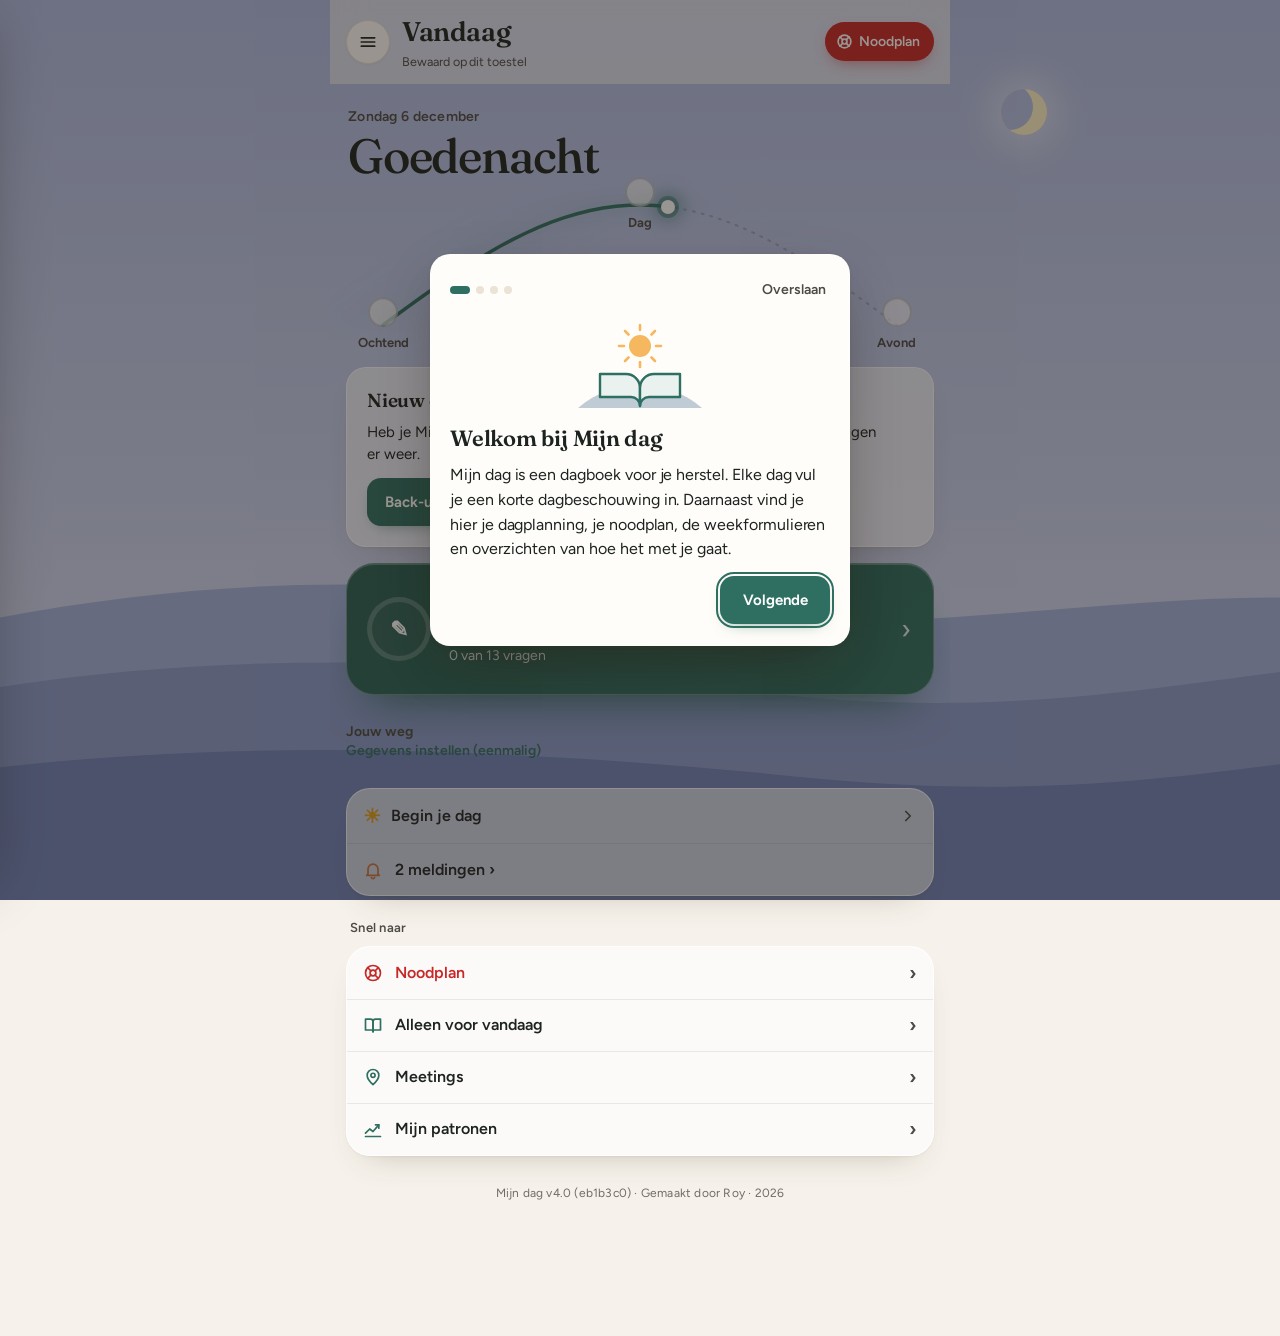
==== commit 7f5aad98: "Mijn dag bijgewerkt (eb1b3c0 Mijlpaal delen: knop Deel je mijlpaal op de mijlpaalpagina; kaart 1080x" ====
--- a/index.html
+++ b/index.html
@@ -258,7 +258,7 @@
       <input type="file" id="backupFile" accept="application/json,.json" class="hidden">
     </div>
   </section>
-  <footer class="credits" data-en="My day v4.0 (272bc46) · Made by Roy · 2026">Mijn dag v4.0 (272bc46) · Gemaakt door Roy · 2026</footer>
+  <footer class="credits" data-en="My day v4.0 (eb1b3c0) · Made by Roy · 2026">Mijn dag v4.0 (eb1b3c0) · Gemaakt door Roy · 2026</footer>
 </div>
 
 <div class="drawer-bg" id="drawerBg"></div>
@@ -396,6 +396,7 @@
 <script src="onderdelen/mijn-dag/planning-gisteren.js"></script>
 <script src="onderdelen/herstel/keytags.js"></script>
 <script src="onderdelen/herstel/mijlpaal.js"></script>
+<script src="onderdelen/herstel/deelkaart.js"></script>
 <script src="onderdelen/herstel/meetings.js"></script>
 <script src="onderdelen/herstel/bespaard.js"></script>
 <script src="onderdelen/week/weekformulieren.js"></script>
--- a/opmaak/app.css
+++ b/opmaak/app.css
@@ -2233,3 +2233,17 @@
   .talktabs{grid-template-columns:minmax(0,1fr) minmax(0,1fr)}
   /* afvinkrondjes in het donker: doorzichtig in plaats van een zwart gat */
   html[data-donker] .wdvink:not(.af){background:transparent}
+
+  /* ===== Mijlpaal delen (deelkaart.js) ===== */
+  .dkknop{margin-top:16px}
+  .dkback{position:fixed;inset:0;z-index:460;background:var(--waas,rgba(0,0,0,.5));display:flex;align-items:flex-end;justify-content:center;opacity:0;transition:opacity .25s ease}
+  .dkback.show{opacity:1}
+  .dkdoos{width:100%;max-width:520px;max-height:94vh;overflow-y:auto;background:var(--card);border-radius:26px 26px 0 0;padding:20px 18px calc(18px + env(safe-area-inset-bottom));transform:translateY(40px);transition:transform .45s cubic-bezier(.2,1,.3,1)}
+  .dkback.show .dkdoos{transform:none}
+  @media (min-width:600px){.dkback{align-items:center}.dkdoos{border-radius:26px}}
+  .dktitel{font-family:var(--serif);font-weight:600;font-size:var(--fs-kaartkop);margin-bottom:12px}
+  .dkvoorbeeld{position:relative;margin:0 auto 14px;width:min(62vw,280px);aspect-ratio:9/16;border-radius:20px;overflow:hidden;background:#141a4a;box-shadow:0 18px 40px -16px rgba(0,0,0,.5)}
+  .dkvoorbeeld img{display:block;width:100%;height:100%;object-fit:cover}
+  .dkladen{position:absolute;inset:0;display:flex;align-items:center;justify-content:center;color:#fff;font-size:var(--fs-klein);font-weight:600;background:rgba(10,12,40,.45)}
+  .dkoptie{margin:4px 0 10px}
+  .dkprivacy{margin-top:10px}
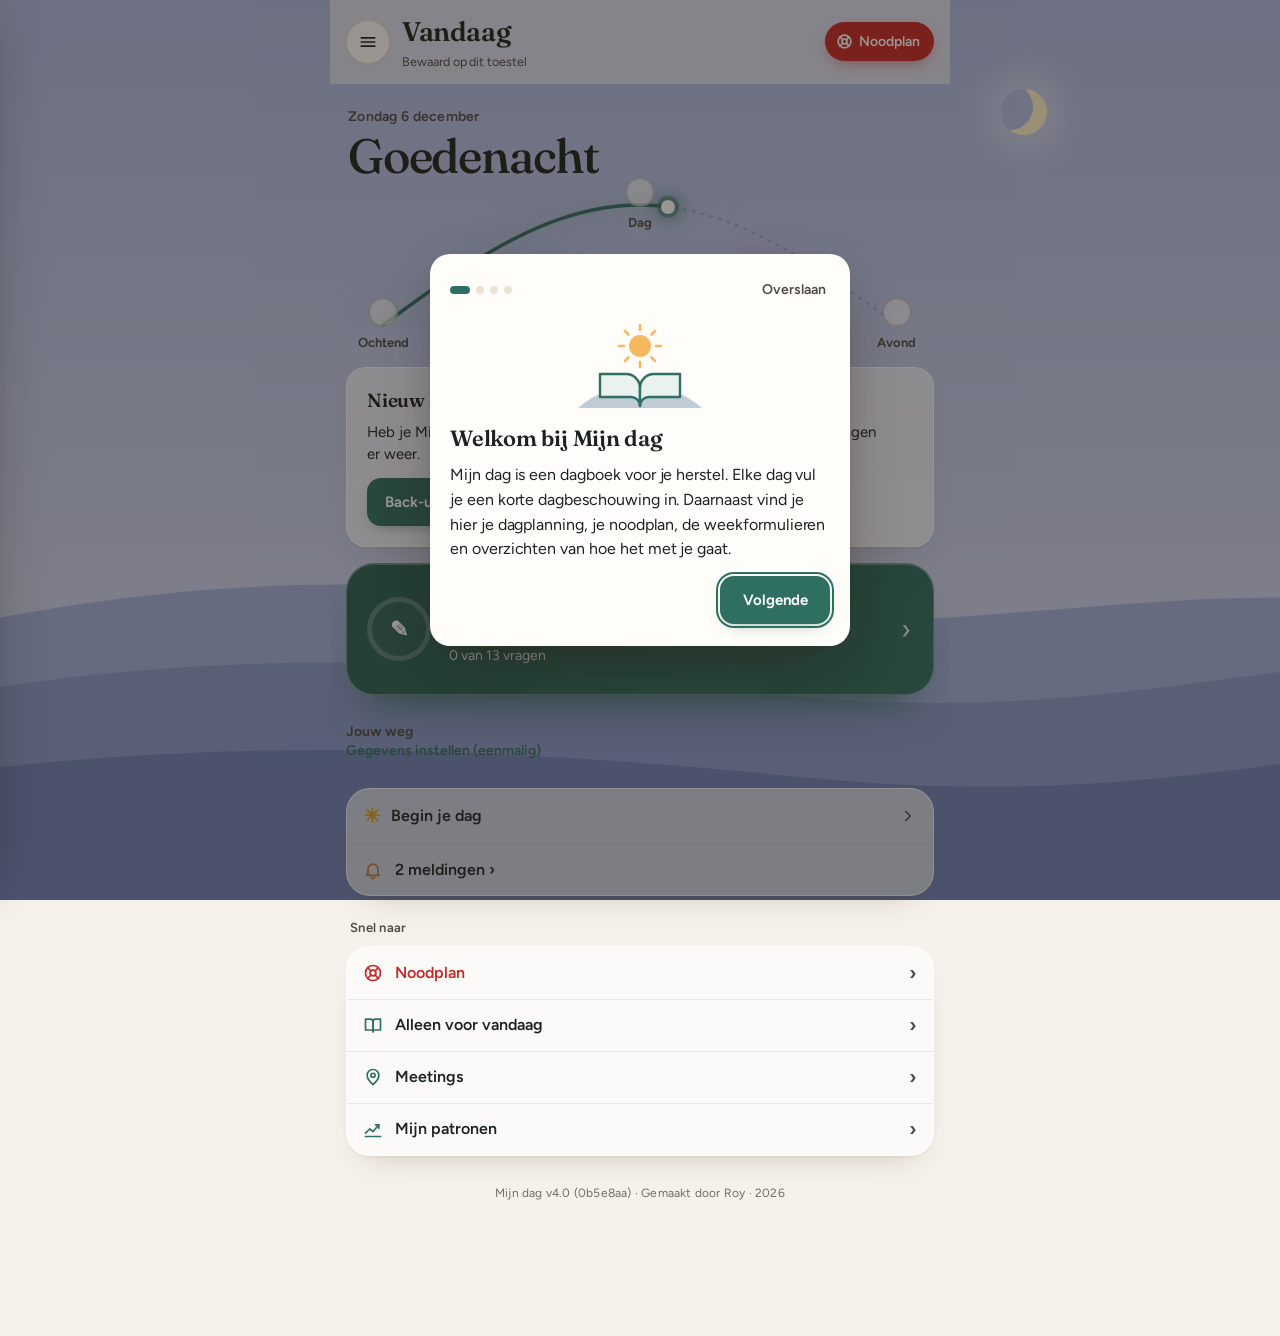
==== commit 2e41ee36: "Mijn dag bijgewerkt (0b5e8aa Dagbeschouwing als PDF en Word op de dag van een mijlpaal feestelijk in" ====
--- a/index.html
+++ b/index.html
@@ -258,7 +258,7 @@
       <input type="file" id="backupFile" accept="application/json,.json" class="hidden">
     </div>
   </section>
-  <footer class="credits" data-en="My day v4.0 (eb1b3c0) · Made by Roy · 2026">Mijn dag v4.0 (eb1b3c0) · Gemaakt door Roy · 2026</footer>
+  <footer class="credits" data-en="My day v4.0 (0b5e8aa) · Made by Roy · 2026">Mijn dag v4.0 (0b5e8aa) · Gemaakt door Roy · 2026</footer>
 </div>
 
 <div class="drawer-bg" id="drawerBg"></div>
@@ -375,6 +375,7 @@
 <script src="onderdelen/mijn-dag/samenvatting.js"></script>
 <script src="onderdelen/mijn-dag/dag-word.js"></script>
 <script src="onderdelen/mijn-dag/dag-pdf.js"></script>
+<script src="onderdelen/mijn-dag/dag-feest.js"></script>
 <script src="onderdelen/geschiedenis/geschiedenis.js"></script>
 <script src="onderdelen/geschiedenis/maandoverzicht.js"></script>
 <script src="onderdelen/geschiedenis/patronen.js"></script>
